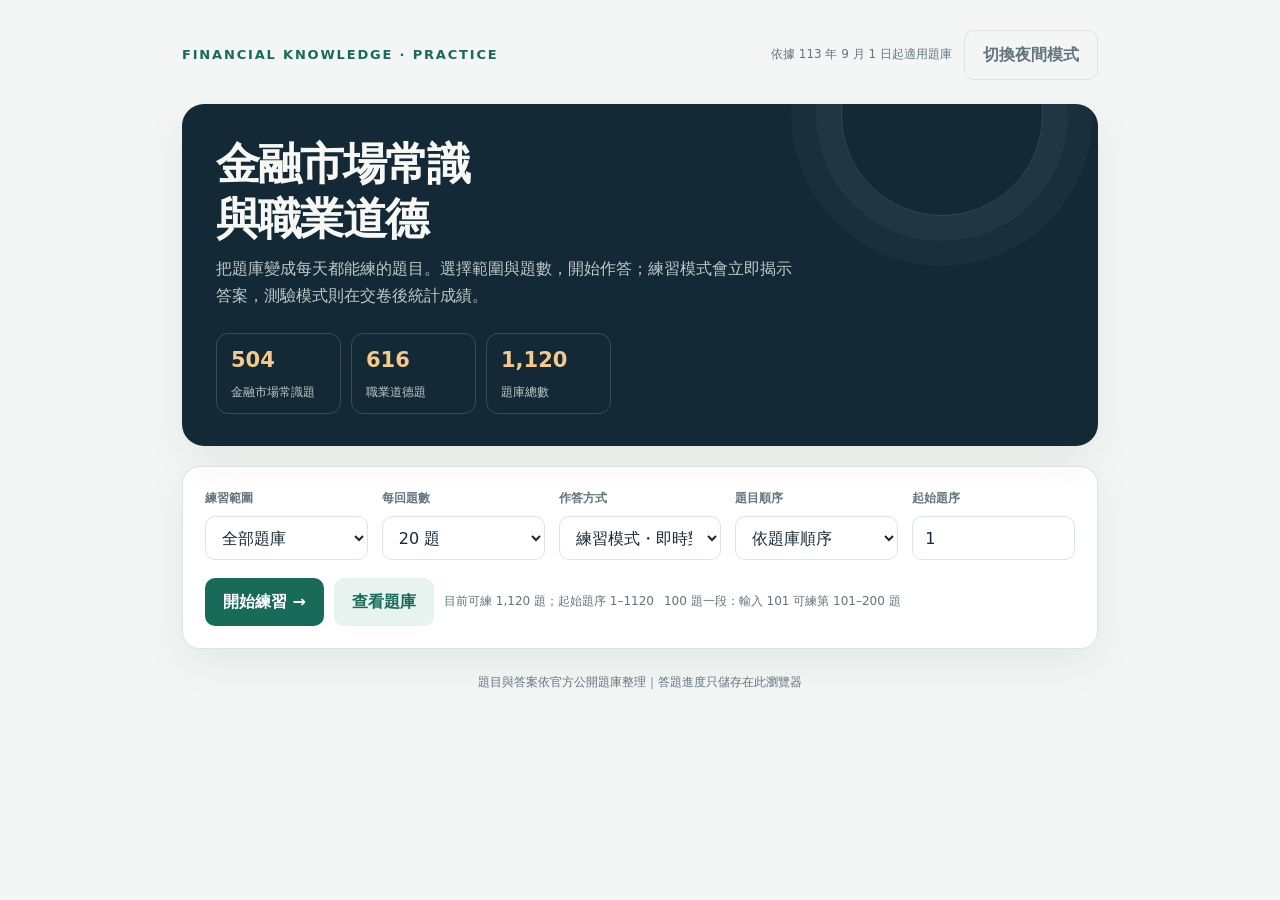
==== index.html @ c7d16f23 "Keep confirmed PDF answers revealed" ====
<!doctype html>
<html lang="zh-Hant">
<head>
<meta charset="utf-8">
<meta name="viewport" content="width=device-width, initial-scale=1">
<meta name="theme-color" content="#132a36">
<title>金融市場常識與職業道德｜線上練習</title>
<style>
:root{color-scheme:light;--ink:#172a35;--muted:#63757e;--paper:#f3f6f4;--card:#fff;--line:#dce5e1;--green:#176b58;--green-soft:#e7f3ee;--orange:#d28b43;--red:#b94b45;--shadow:0 14px 40px #17352b12}*{box-sizing:border-box}body{margin:0;background:var(--paper);color:var(--ink);font-family:system-ui,-apple-system,"Segoe UI","Noto Sans TC",sans-serif;line-height:1.65}.shell{max-width:960px;margin:auto;padding:30px 22px 60px}.top{display:flex;justify-content:space-between;align-items:center;gap:16px;margin-bottom:24px}.brand{font-size:13px;font-weight:800;letter-spacing:.14em;color:var(--green)}.source{font-size:12px;color:var(--muted)}h1{font-size:clamp(28px,5vw,44px);line-height:1.25;letter-spacing:-.04em;margin:0 0 10px}.intro{color:var(--muted);margin:0}.hero{padding:32px 34px;background:#132a36;color:#f7f8f3;border-radius:22px;position:relative;overflow:hidden;box-shadow:var(--shadow)}.hero:after{content:"";position:absolute;width:200px;height:200px;border:1px solid #ffffff20;border-radius:50%;right:6%;top:-90px;box-shadow:0 0 0 25px #ffffff09,0 0 0 50px #ffffff06}.hero .intro{color:#bdc9c7;max-width:590px}.stats{display:flex;gap:10px;margin-top:24px;flex-wrap:wrap}.stat{border:1px solid #ffffff29;border-radius:12px;padding:9px 14px;min-width:125px}.stat strong{display:block;font-size:21px;color:#f6c98b}.stat span{font-size:12px;color:#bdc9c7}.panel{margin-top:20px;background:var(--card);border:1px solid var(--line);border-radius:18px;padding:22px;box-shadow:var(--shadow)}.setup-grid{display:grid;grid-template-columns:repeat(4,1fr);gap:14px}.field label{font-size:12px;font-weight:750;color:var(--muted);display:block;margin-bottom:7px}.field select,.field input{width:100%;height:44px;border:1px solid var(--line);border-radius:10px;background:white;color:var(--ink);padding:0 12px;font:inherit}.actions{display:flex;align-items:center;gap:10px;margin-top:18px;flex-wrap:wrap}.button{appearance:none;border:0;border-radius:10px;padding:11px 18px;background:var(--green);color:#fff;font:inherit;font-weight:750;cursor:pointer;transition:.15s}.button:hover{filter:brightness(1.08);transform:translateY(-1px)}.button.secondary{background:var(--green-soft);color:var(--green)}.button.ghost{background:transparent;color:var(--muted);border:1px solid var(--line)}.button:disabled{opacity:.5;cursor:not-allowed;transform:none}.hint{font-size:12px;color:var(--muted)}.hidden{display:none!important}.quiz-head{display:flex;justify-content:space-between;align-items:center;gap:12px;margin-bottom:15px}.progress-text{font-weight:750}.pill{font-size:12px;padding:5px 10px;border-radius:999px;background:var(--green-soft);color:var(--green);font-weight:750}.track{height:7px;border-radius:9px;background:#e8eeeb;overflow:hidden;margin:0 0 25px}.track span{height:100%;display:block;background:var(--green);transition:width .25s}.q-number{color:var(--muted);font-size:13px;font-weight:750}.question{font-size:21px;font-weight:750;line-height:1.55;margin:8px 0 20px;white-space:pre-wrap}.options{display:grid;gap:10px}.option{display:flex;gap:12px;align-items:flex-start;text-align:left;width:100%;padding:13px 15px;border:1px solid var(--line);background:white;border-radius:12px;color:var(--ink);font:inherit;cursor:pointer;line-height:1.55;transition:.15s}.option:hover{border-color:#8db7a7;background:#f8fbf9}.option .letter{width:27px;height:27px;flex:0 0 27px;display:grid;place-items:center;border-radius:50%;background:#eef2ef;color:#50655e;font-size:13px;font-weight:800}.option.selected{border-color:var(--green);background:#f0f8f4}.option.selected .letter{background:var(--green);color:white}.option.correct{border-color:#4a9a76;background:#edf8f1}.option.correct .letter{background:#3c8967;color:white}.option.wrong{border-color:#d8837b;background:#fff3f1}.option.wrong .letter{background:var(--red);color:white}.feedback{margin-top:15px;border-radius:11px;padding:12px 14px;font-weight:700}.feedback.good{background:#eaf6ee;color:#26724f}.feedback.bad{background:#fff0ed;color:#a6413d}.quiz-footer{display:flex;justify-content:space-between;gap:10px;margin-top:22px;align-items:center}.result-score{font-size:52px;line-height:1.1;font-weight:850;color:var(--green)}.result-sub{color:var(--muted);margin:8px 0 18px}.wrong-list{display:grid;gap:10px;margin-top:18px}.wrong-item{padding:14px;border:1px solid var(--line);border-radius:12px}.wrong-item strong{color:var(--red)}.wrong-item p{margin:6px 0}.wrong-item small{color:var(--muted)}.footer{text-align:center;margin-top:24px;color:var(--muted);font-size:12px}.toast{position:fixed;bottom:20px;left:50%;transform:translateX(-50%);background:#132a36;color:white;padding:10px 16px;border-radius:10px;box-shadow:var(--shadow);z-index:3}@media(max-width:720px){.shell{padding:18px 14px 40px}.hero{padding:24px 20px}.setup-grid{grid-template-columns:repeat(2,1fr)}.panel{padding:17px}.question{font-size:18px}}@media(max-width:430px){.setup-grid{grid-template-columns:1fr 1fr}.top{align-items:flex-start;flex-direction:column}.stat{min-width:0;flex:1}.quiz-footer{flex-wrap:wrap}}
.setup-grid{grid-template-columns:repeat(5,minmax(0,1fr))}.bank-grid{display:grid;grid-template-columns:minmax(0,1fr) minmax(120px,.5fr) auto;gap:12px;align-items:end}.bank-question{font-size:21px;font-weight:750;line-height:1.55;margin:8px 0 20px}.top-controls{display:flex;align-items:center;gap:12px}@media(max-width:800px){.setup-grid{grid-template-columns:repeat(2,minmax(0,1fr))}.bank-grid{grid-template-columns:1fr 1fr}}.listen-controls{display:flex;gap:8px;flex-wrap:wrap;margin-top:16px;align-items:end}.listen-controls label{font-size:12px;font-weight:750;color:var(--muted)}.listen-controls select{display:block;height:42px;border:1px solid var(--line);border-radius:10px;background:#fff;color:var(--ink);padding:0 10px;font:inherit}
:root{--focus:#a84639;--focus-bg:#fff0e9;--memory-bg:#f1f4ff;--memory-ink:#46588d}.bank-tools{display:grid;grid-template-columns:1fr 1fr 140px;gap:12px;align-items:end}.bank-list{display:grid;gap:14px;margin-top:18px}.bank-card{margin:0;padding:20px 22px;border-radius:15px;box-shadow:none}.bank-card-head{display:flex;justify-content:space-between;align-items:center;gap:10px;flex-wrap:wrap}.bank-tags{display:flex;gap:7px;flex-wrap:wrap}.bank-tag{font-size:12px;padding:4px 9px;border-radius:999px;background:var(--green-soft);color:var(--green);font-weight:750}.bank-tag.type{background:var(--memory-bg);color:var(--memory-ink)}.bank-card .bank-question{margin:12px 0 15px}.bank-card mark{background:var(--focus-bg);color:var(--focus);padding:0 2px;border-radius:3px;font-weight:850}.bank-memory{margin-top:12px;padding:9px 12px;border-radius:9px;background:var(--memory-bg);color:var(--memory-ink);font-size:13px}.bank-memory strong{font-weight:850}.bank-pagebar{display:flex;justify-content:space-between;align-items:center;gap:12px;margin-top:18px}.bank-pagebar .actions{margin:0}.bank-page-status{font-size:13px;color:var(--muted);font-weight:750}:root[data-theme="dark"]{--focus:#ffb2a3;--focus-bg:#4c302e;--memory-bg:#29354d;--memory-ink:#c5d0ff}@media(max-width:650px){.bank-tools{grid-template-columns:1fr 1fr}.bank-tools .field:first-child{grid-column:1/-1}.bank-card{padding:16px}.bank-pagebar{align-items:flex-start;flex-direction:column}.bank-pagebar .actions{width:100%;justify-content:space-between}}
:root[data-theme="dark"]{color-scheme:dark;--ink:#e7eeeb;--muted:#a5b7b2;--paper:#111c21;--card:#1b292f;--line:#35484e;--green:#63c4a4;--green-soft:#1e4039;--orange:#ffd296;--red:#ef8c84;--shadow:0 16px 40px #0005}:root[data-theme="dark"] .field select,:root[data-theme="dark"] .field input,:root[data-theme="dark"] .listen-controls select{background:#202e33;color:var(--ink);border-color:var(--line)}:root[data-theme="dark"] .option{background:#202e33;color:var(--ink);border-color:var(--line)}:root[data-theme="dark"] .option:hover{background:#27393e;border-color:#6b9e8e}:root[data-theme="dark"] .option .letter{background:#34464a;color:#dce9e4}:root[data-theme="dark"] .option.selected{background:#1d3d37}:root[data-theme="dark"] .option.correct{background:#1d3b30;border-color:#4c9a75}:root[data-theme="dark"] .option.wrong{background:#432c2b;border-color:#bc6962}:root[data-theme="dark"] .feedback.good{background:#1d3b30;color:#a8e1c2}:root[data-theme="dark"] .feedback.bad{background:#432c2b;color:#f0aaa4}:root[data-theme="dark"] .track{background:#304146}:root[data-theme="dark"] .button.ghost{color:var(--muted);border-color:var(--line)}
.shell.wide{max-width:1800px}.source-list{display:grid;grid-template-columns:repeat(2,minmax(0,1fr));gap:14px;margin-top:18px}.source-card{border:1px solid var(--line);border-radius:14px;padding:18px}.source-card h3{margin:0 0 4px;font-size:18px}.source-card p{margin:0;color:var(--muted);font-size:13px}.source-card .actions{margin-top:14px}.bank-study-settings{display:grid;grid-template-columns:minmax(180px,240px) minmax(180px,240px);gap:12px;margin:16px 0 6px}.study-layout{display:grid;grid-template-columns:minmax(320px,var(--pdf-width,58%)) 12px minmax(360px,1fr);gap:0;align-items:start}.study-layout .pdf-panel{position:sticky;top:12px;height:calc(100vh - 24px);min-height:560px;padding:12px;display:flex;flex-direction:column;margin-top:0}.pdf-heading{display:flex;justify-content:space-between;align-items:center;gap:10px;flex-wrap:wrap;margin:0 0 10px;font-size:14px}.pdf-scroll{width:100%;height:100%;min-height:0;overflow:auto;border:1px solid var(--line);border-radius:10px;background:#e9eeeb;padding:14px}.pdf-page-stage{position:relative;margin:0 auto;background:#fff;box-shadow:0 3px 18px #17352b26}.pdf-page-stage canvas{display:block}.pdf-highlights{position:absolute;inset:0;pointer-events:none;overflow:hidden}.pdf-answer-cover{position:absolute;background:#fff;z-index:2;pointer-events:none}.pdf-highlight{position:absolute;background:rgba(255,225,0,.46);border:1px solid rgba(215,165,0,.65);border-radius:2px;mix-blend-mode:multiply}.pdf-status{font-size:12px;color:var(--muted);white-space:nowrap}.pdf-message{color:var(--muted);padding:24px;text-align:center}.study-layout #quiz{grid-column:3;margin:0 0 0 12px;position:sticky;top:12px;max-height:calc(100vh - 24px);overflow:auto}.study-layout #result{grid-column:3;margin-left:12px}.splitter{position:sticky;top:12px;height:calc(100vh - 24px);min-height:560px;cursor:col-resize;touch-action:none;display:grid;place-items:center;user-select:none}.splitter:after{content:"";width:3px;height:100%;max-height:120px;border-radius:4px;background:var(--line);transition:background .15s,width .15s}.splitter:hover:after,.splitter:focus:after,.splitter.dragging:after{width:5px;background:var(--green)}.study-layout.single-column{grid-template-columns:1fr}.study-layout.single-column .splitter{display:none}.study-layout.single-column #quiz,.study-layout.single-column #result{grid-column:1;margin-left:0}.quiz-jump{display:flex;align-items:end;gap:8px;flex-wrap:wrap;margin:0 0 16px}.quiz-jump label{font-size:12px;font-weight:750;color:var(--muted)}.quiz-jump input{display:block;width:120px;height:40px;margin-top:4px;border:1px solid var(--line);border-radius:9px;background:white;color:var(--ink);padding:0 10px;font:inherit}.bank-pagebar{scroll-margin-top:18px}:root[data-theme="dark"] .quiz-jump input{background:#202e33;color:var(--ink);border-color:var(--line)}@media(max-width:850px){.study-layout{grid-template-columns:1fr;gap:12px}.study-layout .pdf-panel{position:static;height:70vh;min-height:420px}.study-layout #quiz,.study-layout #result{position:static;grid-column:1;margin:0;max-height:none}.splitter{display:none}.source-list{grid-template-columns:1fr}.bank-study-settings{grid-template-columns:1fr 1fr}}
</style>
</head>
<body>
<main class="shell" id="shell">
  <div class="top"><div class="brand">FINANCIAL KNOWLEDGE · PRACTICE</div><div class="top-controls"><div class="source">依據 113 年 9 月 1 日起適用題庫</div><button class="button ghost" id="themeToggle" type="button">切換夜間模式</button></div></div>
  <section class="hero"><h1>金融市場常識<br>與職業道德</h1><p class="intro">把題庫變成每天都能練的題目。選擇範圍與題數，開始作答；練習模式會立即揭示答案，測驗模式則在交卷後統計成績。</p><div class="stats"><div class="stat"><strong>504</strong><span>金融市場常識題</span></div><div class="stat"><strong>616</strong><span>職業道德題</span></div><div class="stat"><strong>1,120</strong><span>題庫總數</span></div></div></section>
  <section class="panel" id="setup">
    <div class="setup-grid">
      <div class="field"><label for="category">練習範圍</label><select id="category"><option value="all">全部題庫</option><option value="金融市場常識">金融市場常識</option><option value="職業道德">職業道德</option><option value="wrong">我的錯題</option></select></div>
      <div class="field"><label for="amount">每回題數</label><select id="amount"><option value="10">10 題</option><option value="20" selected>20 題</option><option value="50">50 題</option><option value="100">100 題</option><option value="all">全部符合題目</option></select></div>
      <div class="field"><label for="mode">作答方式</label><select id="mode"><option value="practice">練習模式・即時對答案</option><option value="exam">測驗模式・最後一起批改</option><option value="listen">聽題模式・朗讀正確答案</option></select></div>
      <div class="field"><label for="order">題目順序</label><select id="order"><option value="random">隨機抽題</option><option value="sequence" selected>依題庫順序</option></select></div>
      <div class="field"><label for="startAt">起始題序</label><input id="startAt" type="number" min="1" value="1" inputmode="numeric"></div>
    </div>
    <div class="actions"><button class="button" id="start">開始練習 →</button><button class="button secondary" id="openBank">查看題庫</button><span class="hint" id="available"></span><span class="hint">100 題一段：輸入 101 可練第 101–200 題</span></div>
  </section>
  <section class="panel hidden" id="bank">
    <div class="quiz-head"><strong class="progress-text">選擇要查看的官方題庫</strong><span class="pill">PDF 與答題練習並排</span></div>
    <p class="hint">選擇考科後，左側顯示官方題庫 PDF，右側依題庫順序作答；PDF 會跟著題目定位並標示。也可以單獨開啟 PDF。</p>
    <p class="hint">起始題號依你點選的考科計算；例如輸入 300，該科練習會從第 300 題開始。</p><div class="bank-study-settings"><div class="field"><label for="bankStartAt">起始題號</label><input id="bankStartAt" type="number" min="1" value="1" inputmode="numeric"></div><div class="field"><label for="bankAmount">每回題數</label><select id="bankAmount"><option value="10">10 題</option><option value="20">20 題</option><option value="50">50 題</option><option value="100">100 題</option><option value="all">全部題目</option></select></div></div>
    <div class="source-list">
      <article class="source-card"><h3>金融市場常識題庫共計 504 題</h3><p>113 年 9 月 1 日起適用</p><div class="actions"><button class="button" type="button" data-study="金融市場常識">開始並排練習 →</button><a class="button secondary" href="https://webline.sfi.org.tw/download/test_ftp/%E9%87%91%E8%9E%8D%E5%B8%82%E5%A0%B4%E5%B8%B8%E8%AD%98-113.pdf" target="_blank" rel="noopener">單獨開啟 PDF ↗</a></div></article>
      <article class="source-card"><h3>職業道德題庫共計 616 題</h3><p>113 年 9 月 1 日起適用</p><div class="actions"><button class="button" type="button" data-study="職業道德">開始並排練習 →</button><a class="button secondary" href="https://webline.sfi.org.tw/download/test_ftp/%E8%81%B7%E6%A5%AD%E9%81%93%E5%BE%B7-113.pdf" target="_blank" rel="noopener">單獨開啟 PDF ↗</a></div></article>
    </div>
    <div class="actions"><button class="button ghost" id="bankBack">返回練習設定</button><button class="button secondary" id="showQuestionBank">瀏覽整理後題庫</button></div>
    <div id="questionBankDetails" class="hidden">
    <p class="hint">題型分類與記憶提示為輔助整理；原始題目與正確答案維持不變。題幹中的否定詞、判斷詞與數字會特別標示。</p>
    <div class="bank-tools">
      <div class="field"><label for="bankCategory">考科</label><select id="bankCategory"><option value="金融市場常識">金融市場常識（504 題）</option><option value="職業道德">職業道德（616 題）</option><option value="all">全部題庫（1,120 題）</option></select></div>
      <div class="field"><label for="bankTopic">題型／主題分類</label><select id="bankTopic"><option value="all">全部分類</option><option value="negative">否定辨識（不是／不屬／不得）</option><option value="market">市場區分與交易</option><option value="authority">主管機關與權責</option><option value="products">金融商品與投資工具</option><option value="rules">法規、義務與處分</option><option value="client">客戶權益與適合度</option><option value="solicitation">招攬、廣告與業務行為</option><option value="numbers">數字、期限與比例</option><option value="concepts">其他基礎觀念</option></select></div>
      <div class="field"><label for="bankPageSize">每頁題數</label><select id="bankPageSize"><option value="25">25 題</option><option value="50" selected>50 題</option><option value="100">100 題</option></select></div>
    </div>
    <div class="bank-pagebar"><div class="field"><label for="bankNumber">跳至篩選結果第幾題</label><div style="display:flex;gap:8px"><input id="bankNumber" type="number" min="1" value="1" inputmode="numeric"><button class="button secondary" id="bankGo">前往</button></div></div><span class="bank-page-status" id="bankStatus"></span></div>
    <div id="bankList" class="bank-list"></div>
    <div class="bank-pagebar"><div></div><div class="actions"><button class="button secondary" id="bankPrev">← 上一頁</button><button class="button" id="bankNext">下一頁 →</button></div></div>
    </div>
  </section>
  <section class="study-layout hidden" id="study"><div class="panel pdf-panel" id="pdfPanel"><div class="pdf-heading"><strong id="studyTitle">官方題庫</strong><span class="pdf-status" id="pdfStatus">等待題目定位</span><div class="study-actions"><button class="button secondary" type="button" id="togglePdfAnswer" aria-pressed="false">顯示答案</button><a class="button ghost" id="openPdf" target="_blank" rel="noopener">另開 PDF ↗</a><button class="button ghost" id="exitStudy">結束並排練習</button></div></div><div class="pdf-scroll" id="pdfScroll"><div class="pdf-page-stage" id="pdfStage"><canvas id="pdfCanvas"></canvas><div class="pdf-highlights" id="pdfHighlights"></div></div><div class="pdf-message hidden" id="pdfMessage"></div></div></div><div class="splitter" id="splitter" role="separator" aria-orientation="vertical" aria-label="拖曳調整 PDF 與答題區寬度" tabindex="0"></div><section class="panel hidden" id="quiz"></section><section class="panel hidden" id="result"></section></section>
  <div class="footer">題目與答案依官方公開題庫整理｜答題進度只儲存在此瀏覽器</div>
</main>
<div class="toast hidden" id="toast"></div>
<script>
const QUESTIONS=[{"id":"金融市場常識-001","section":"金融市場常識","number":1,"answer":4,"text":"下列何者不是金融市場的主要功能？(1)提供金融工具交易的場所(2)擔任資金需求者與 供給者的橋樑(3)促進投資活動的效率，提升經濟發展(4)提供交易者投機的場所"},{"id":"金融市場常識-002","section":"金融市場常識","number":2,"answer":4,"text":"下列何者不是金融市場交易的工具？(1)商業本票(2)銀行存款(3)股票(4)古董與藝術品"},{"id":"金融市場常識-003","section":"金融市場常識","number":3,"answer":3,"text":"當金融市場管理的品質較佳時，企業發行的金融產品成本會______，金融工具的流動 性會______。(1)較低，較低(2)較高，較低(3)較低，較高(4)較高，較高"},{"id":"金融市場常識-004","section":"金融市場常識","number":4,"answer":4,"text":"當企業需要資金來進行投資，最好不要用下列何種方式尋求融通？(1)向銀行借錢(2)發 行股票(3)發行債券(4)向地下錢莊借錢"},{"id":"金融市場常識-005","section":"金融市場常識","number":5,"answer":3,"text":"下列何者不是近年來國內主管機關管理金融市場自由化的發展方向？(1)減少法規的限 制(2)鼓勵金融創新(3)對國外資金進行更嚴格的限制與管理(4)加強國際金融的流通"},{"id":"金融市場常識-006","section":"金融市場常識","number":6,"answer":2,"text":"在金融市場中主管機關訂定法律規範的目的在於：(1)增加政府的收入(2)促進金融市場 健全發展與有效經營(3)增加金融機構的進入障礙(4)提高金融機構的經營成本"},{"id":"金融市場常識-007","section":"金融市場常識","number":7,"answer":3,"text":"目前國內監理銀行、票券、證券及保險等金融機構的主管機關為：(1)財政部(2)內政部 (3)金融監督管理委員會(4)經濟部"},{"id":"金融市場常識-008","section":"金融市場常識","number":8,"answer":3,"text":"依照國內金融監督管理制度的架構，主管證券相關事業的監理單位為：(1)銀行局(2)保 險局(3)證券期貨局(4)檢查局"},{"id":"金融市場常識-009","section":"金融市場常識","number":9,"answer":4,"text":"依照國內金融監理制度的架構，主掌金融業檢查業務的單位為：(1)銀行局(2)中央銀行 (3)中央存款保險公司(4)檢查局"},{"id":"金融市場常識-010","section":"金融市場常識","number":10,"answer":2,"text":"下列何者非隸屬「金融監督管理委員會」？(1)銀行局(2)公務人員退休撫卹基金管理委 員會(3)證券期貨局(4)檢查局"},{"id":"金融市場常識-011","section":"金融市場常識","number":11,"answer":4,"text":"下列何者不屬證券期貨局監理的機構？(1)投信公司(2)期貨公司(3)證券商(4)保險公司"},{"id":"金融市場常識-012","section":"金融市場常識","number":12,"answer":4,"text":"下列何者不是檢查局業務檢查的機構？(1)保險公司(2)銀行(3)證券公司(4)金融資訊服 務公司"},{"id":"金融市場常識-013","section":"金融市場常識","number":13,"answer":4,"text":"下列何者非政府(金管會及中央銀行)管理金融市場的措施?(1)訂定金融機構的資本適足率 (2)金融檢查的立即糾正措施(3)訂定金融機構呆帳準備的提列(4)限制存款戶的存款金額"},{"id":"金融市場常識-014","section":"金融市場常識","number":14,"answer":3,"text":"下列何者非次級市場交易？(1)個別投資人透過他的經紀商買入中鋼公司股票(2)機構法 人透過它的經紀商出售一些台積電股票(3)台塑公司透過承銷商發行新股(4)上述均為次 級市場之交易"},{"id":"金融市場常識-015","section":"金融市場常識","number":15,"answer":4,"text":"下列那個市場主要是買賣已發行流通的證券？(1)發行市場(2)短期資金市場(3)初級市 場(4)次級市場"},{"id":"金融市場常識-016","section":"金融市場常識","number":16,"answer":2,"text":"區分資本市場和貨幣市場的差異主要在於：(1)金管會核准發行的數量(2)證券發行期限 的長短(3)證券收益率(4)以上皆是"},{"id":"金融市場常識-017","section":"金融市場常識","number":17,"answer":3,"text":"公司債在以下何種金融市場交易？(1)貨幣市場(2)同業拆款市場(3)資本市場(4)芝加哥 商品市場"},{"id":"金融市場常識-018","section":"金融市場常識","number":18,"answer":1,"text":"資金需求者以發行證券方式來向大眾募集資金者稱為：(1)直接金融(2)間接金融(3)再融 資金融(4)機構金融"},{"id":"金融市場常識-019","section":"金融市場常識","number":19,"answer":1,"text":"下列何種金融市場可以提供企業短期的資金融通？(1)貨幣市場(2)資本市場(3)初級市 場(4)長期外匯市場"},{"id":"金融市場常識-020","section":"金融市場常識","number":20,"answer":2,"text":"資金需求者可以在何種金融市場發行中、長期的證券來募集資金？(1)貨幣市場(2)資本 市場(3)流通市場(4)次級市場"},{"id":"金融市場常識-021","section":"金融市場常識","number":21,"answer":1,"text":"證券自營商主要從事何種業務？(1)證券商自行買賣有價證券(2)受他人委託買賣證券 (3)包銷公司所發行之證券(4)代理證券結算交割"},{"id":"金融市場常識-022","section":"金融市場常識","number":22,"answer":2,"text":"何種證券商為發行市場主要參與者？(1)經紀商(2)承銷商(3)自營商(4)以上皆非"},{"id":"金融市場常識-023","section":"金融市場常識","number":23,"answer":3,"text":"承銷商在初次公開發行市場(IPO)所扮演的主要角色為：(1)為其本身的投資考量，購買 所有證券的發行量(2)針對單一大額法人機構投資資金(3)對多位投資者宣傳並募集資 金，使發行總額銷售完(4)提供大額投資者融資融券"},{"id":"金融市場常識-024","section":"金融市場常識","number":24,"answer":3,"text":"證券經紀商所扮演的角色為：(1)對新發行的證券提供評估的價格(2)根據其本身持有特 定證券的部位進行買賣造市(3)受理委託執行買賣雙方之間的交易(4)以本身的帳戶來買 賣證券"},{"id":"金融市場常識-025","section":"金融市場常識","number":25,"answer":1,"text":"臺灣證券交易所按組織類型乃為下列何種市場？(1)集中市場(2)自營商交易市場(3)店 頭市場(4)發行市場"},{"id":"金融市場常識-026","section":"金融市場常識","number":26,"answer":3,"text":"下列何者非屬專業銀行？(1)工業信用銀行(2)中小企業信用銀行(3)商業銀行(4)輸出入 信用銀行"},{"id":"金融市場常識-027","section":"金融市場常識","number":27,"answer":4,"text":"下列何者非為投信公司之業務？(1)發行共同基金(2)代客操作(3)全權委託投資(4)收購 委託書"},{"id":"金融市場常識-028","section":"金融市場常識","number":28,"answer":4,"text":"下列對於金融控股公司的描述何者為非？(1)結合銀行、證券、保險等相關行業(2)提供 客戶一次購足的多元化服務(3)控股公司旗下金融機構的關係平等，與綜合銀行之組織 型態不同(4)母公司可以非金融產業公司主導"},{"id":"金融市場常識-029","section":"金融市場常識","number":29,"answer":3,"text":"下列證券金融公司的業務何者為非？(1)對客戶的授信(2)對證券商的轉融通(3)結算交 割(4)融資融券"},{"id":"金融市場常識-030","section":"金融市場常識","number":30,"answer":4,"text":"若以臺灣的市場狀況來看，對證券投資顧問公司的服務需求之理由，下列何者非？(1) 散戶投資人占多數(2)投資事業的專業分工(3)一般投資人缺乏廣泛且精確的資訊(4)可 以聯合炒作股票"},{"id":"金融市場常識-031","section":"金融市場常識","number":31,"answer":1,"text":"目前集中市場、櫃買市場之結算交割作業，以及有價證券的保管，乃委託下列何者機構 辦理？(1)臺灣證券集中保管結算所(2)櫃檯買賣中心(3)臺灣證券交易所(4)證券商"},{"id":"金融市場常識-032","section":"金融市場常識","number":32,"answer":4,"text":"下列何者不屬於資本市場?(1)股票市場(2)公債市場(3)公司債市場(4)商業本票市場"},{"id":"金融市場常識-033","section":"金融市場常識","number":33,"answer":3,"text":"下列何者非屬金融監督管理委員會之職掌?(1)票券市場之監督(2)保險市場之監督(3)稅 改(4)金融檢查"},{"id":"金融市場常識-034","section":"金融市場常識","number":34,"answer":2,"text":"下列何者非屬次級市場的功能?(1)提供投資人調節其證券投資組合的場所(2)提供投資 人認購新發行證券的場所(3)提供投資人變現其證券的場所(4)有助於初級市場的發展"},{"id":"金融市場常識-035","section":"金融市場常識","number":35,"answer":4,"text":"下列何者非屬於金融體系的一環?(1)銀行(2)臺灣證券交易所(3)公司債(4)飾金買賣"},{"id":"金融市場常識-036","section":"金融市場常識","number":36,"answer":2,"text":"目前臺灣股市的交易方式以何者為主?(1)電腦輔助交易(2)電腦自動交易(3)人工喊價交 易(4)場外交易"},{"id":"金融市場常識-037","section":"金融市場常識","number":37,"answer":2,"text":"下列何者不是貨幣市場的信用工具？(1)商業本票(2)公司股票(3)可轉讓定期存單(4)銀 行承兌匯票"},{"id":"金融市場常識-038","section":"金融市場常識","number":38,"answer":3,"text":"下列何者不屬於衍生性金融商品？(1)股票選擇權(2)債券期貨(3)組合式股票基金(4)利 率交換合約"},{"id":"金融市場常識-039","section":"金融市場常識","number":39,"answer":2,"text":"下列何者不是金融市場所提供的主要功能？(1)提供公司融資的管道(2)提供投機的環境 (3)提供避險的管道(4)促進經濟的發展"},{"id":"金融市場常識-040","section":"金融市場常識","number":40,"answer":4,"text":"有關資金融通之描述，下列何者正確？(1)是指在經濟運行過程中，資金供求雙方運用 各種金融工具調節資金的活動(2)是所有金融交易活動的總稱(3)分為直接融資和間接融 資兩種(4)以上皆是"},{"id":"金融市場常識-041","section":"金融市場常識","number":41,"answer":1,"text":"有關金融市場的構成，下列何者最正確？(1)一般根據金融市場上交易工具的期限，把 金融市場分為貨幣市場和資本市場兩大類(2)貨幣市場是融通長期資金的市場(3)資本市 場是融通短期資金的市場(4)以上皆是"},{"id":"金融市場常識-042","section":"金融市場常識","number":42,"answer":4,"text":"有關金融市場的種類，下列何者正確？(1)國際金融市場，由經營國際間貨幣業務的金 融機構組成，其經營內容包括資金借貸、外匯買賣、證券買賣、資金交易等(2)國內金融 市場，由國內金融機構組成，辦理各種貨幣、證券及作用業務活動(3)有形金融市場，指 有固定場所和操作設施的金融市場(4)以上皆是"},{"id":"金融市場常識-043","section":"金融市場常識","number":43,"answer":1,"text":"有關金融市場的種類，下列何者正確？(1)長期資金市場（資本市場），主要供應一年以 上的中長期資金(2)次級市場，是新證券發行的市場；它可以增加公司資本(3)初級市場， 是已經發行、處在流通中的證券的買賣市場(4)貨幣市場是長期資金市場"},{"id":"金融市場常識-044","section":"金融市場常識","number":44,"answer":1,"text":"金融市場按長短期資金的供需交易劃分可分為哪幾種市場？(1)貨幣市場和資本市場(2) 現貨市場和期貨市場(3)初級市場和次級市場(4)地方性金融市場、國內性金融市場、國 際性金融市場"},{"id":"金融市場常識-045","section":"金融市場常識","number":45,"answer":4,"text":"金融市場按地域範圍可分為哪幾種市場？(1)貨幣市場和資本市場(2)現貨市場和期貨市 場(3)初級市場和次級市場(4)地方性金融市場、國內性金融市場、國際性金融市場"},{"id":"金融市場常識-046","section":"金融市場常識","number":46,"answer":3,"text":"金融市場較常見的一種分類是分為短期資金市場和長期資金市場。短期與長期的劃分通 常以多久時間為準？(1)3 個月(2)6 個月(3)1 年(4)2 年"},{"id":"金融市場常識-047","section":"金融市場常識","number":47,"answer":1,"text":"下列何者屬於短期資金市場？(1)票券市場(2)債券市場(3)基金市場(4)期貨市場"},{"id":"金融市場常識-048","section":"金融市場常識","number":48,"answer":2,"text":"下列何者非屬臺灣貨幣市場投資工具？(1)國庫券(2)歐洲美元借款(3)銀行承兌匯票(4) 商業本票"},{"id":"金融市場常識-049","section":"金融市場常識","number":49,"answer":4,"text":"政府對金融業做特殊的監督與管理的理由，下列何者最正確？ (1)保護投資人權益(2)金 融體系的穩定會影響經濟的穩定(3)監管金融體系可以讓政府政策更有效率(4)以上皆是"},{"id":"金融市場常識-050","section":"金融市場常識","number":50,"answer":1,"text":"證券買賣雙方或他們的經紀商(Broker)在一個集中的交易場所利用人工或電腦撮合進 行交易所形成的市場，謂之：(1)集中市場(2)店頭市場(3)短期市場(4)長期市場"},{"id":"金融市場常識-051","section":"金融市場常識","number":51,"answer":2,"text":"由座落於不同地點的交易商(Dealer)對於其所交易的證券向投資人報價，只要投資人願 意接受交易商的報價，即可完成交易而形成的市場，謂之：(1)集中市場(2)店頭市場(3) 短期市場(4)長期市場"},{"id":"金融市場常識-052","section":"金融市場常識","number":52,"answer":1,"text":"資金剩餘者將剩餘之資金存入金融機構，金融機構再間接將此資金貸放給資金不足者或 購買資金不足者所發行之有價證券。謂之：(1)間接金融(2)直接金融(3)財務金融(4)以上 皆非"},{"id":"金融市場常識-053","section":"金融市場常識","number":53,"answer":4,"text":"金融市場的功能，包括下列何者？(1)調度資金供需，提高資金分配效率(2)減少尋求訊 息成本，降低交易之不確定性(3)作為中央銀行貨幣政策的參考(4)以上皆是"},{"id":"金融市場常識-054","section":"金融市場常識","number":54,"answer":4,"text":"下列何者為我國證券交易法所稱有價證券？(1)政府債券(2)公司股票(3)公司債券(4)以 上皆是"},{"id":"金融市場常識-055","section":"金融市場常識","number":55,"answer":4,"text":"期貨交易，指依國內外期貨交易所或其他期貨市場之規則或實務，從事衍生自商品、貨 幣、有價證券、利率、指數或其他利益之下列何種契約之交易？(1)期貨契約(2)選擇權 契約(3)期貨選擇權契約(4)以上皆是"},{"id":"金融市場常識-056","section":"金融市場常識","number":56,"answer":1,"text":"下列何者不是健全的金融市場所需之條件？(1)金融商品的價格不透明(2)大量的儲蓄資 金供給(3)多樣化的交易工具(4)健全的銀行制度與中央銀行"},{"id":"金融市場常識-057","section":"金融市場常識","number":57,"answer":4,"text":"下列何者不是金融中介的功能？(1)降低融資成本(2)降低融資風險(3)提高資金流動性 (4)證券產品少樣化"},{"id":"金融市場常識-058","section":"金融市場常識","number":58,"answer":2,"text":"金融中介機構（financial intermediation）依其本身的信用條件，發行債務憑證(金融債 券)向資金供給者取得資金，再將資金貸放給資金需求者，完成資金移轉的融通方式， 謂之：(1)直接金融(2)間接金融(3)財務金融(4)金融中介"},{"id":"金融市場常識-059","section":"金融市場常識","number":59,"answer":1,"text":"資金需求者藉由原始證券（例如股票、債券或票券）的發行（或稱承銷），並透過市場 交易（經紀或自營），撮合資金供需雙方完成資金交易的融通方式，謂之：(1)直接金融 (2)間接金融(3)財務金融(4)金融中介"},{"id":"金融市場常識-060","section":"金融市場常識","number":60,"answer":3,"text":"下列何者不屬於金融監督管理委員會之主管業務？(1)金融控股公司(2)證券業(3)金融 支付系統(4)期貨業"},{"id":"金融市場常識-061","section":"金融市場常識","number":61,"answer":3,"text":"有關發行市場「私募」制度，何者正確？(1)招募對象不受限制 (2)招募人數不受限制 (3)必須向特定人招募(4)私募發行的成本通常高於公開發行的成本"},{"id":"金融市場常識-062","section":"金融市場常識","number":62,"answer":1,"text":"股票的本益比係指：(1)股價/每股盈餘(2)每股盈餘/股價(3)股價/每股股利(4)股價/每股淨值"},{"id":"金融市場常識-063","section":"金融市場常識","number":63,"answer":4,"text":"下列何者為散戶最常使用之申購股票方式：(1)競價拍賣(2)詢價圈購(3)洽特定人承銷 (4)公開申購"},{"id":"金融市場常識-064","section":"金融市場常識","number":64,"answer":4,"text":"民國100 年12 月30日開始施行的金融消費者保護法，其主管機關為：(1)財政部(2)法 務部(3)公平交易委員會(4)金融監督管理委員會"},{"id":"金融市場常識-065","section":"金融市場常識","number":65,"answer":3,"text":"境外基金需經核准方得在我國境內募集及銷售，下列何者不是合法的銷售機構？(1)證 券投資信託事業(2)證券投資顧問事業(3)資產管理顧問公司(4)證券經紀商"},{"id":"金融市場常識-066","section":"金融市場常識","number":66,"answer":2,"text":"下列何種類型的基金適合短期資金停泊的投資人？(1)股票型基金(2)貨幣市場基金 (3)固定收益型基金(4)保本型基金"},{"id":"金融市場常識-067","section":"金融市場常識","number":67,"answer":2,"text":"外國企業來臺灣以存託憑證方式籌措資金，稱之發行：(1)美國存託憑證(ADR) (2)臺灣 存託憑證(TDR) (3)全球存託憑證(GDR) (4)歐洲可轉換公司債(ECB)"},{"id":"金融市場常識-068","section":"金融市場常識","number":68,"answer":2,"text":"自 101 年 4 月 2 日起銀行及證券商從事店頭衍生性金融商品交易須向下列何者建置之 店頭衍生性金融商品交易資訊儲存庫申報相關資訊？(1)臺灣證券交易所(2)證券櫃檯買 賣中心(3)臺灣期貨交易所(4)臺灣集中保管結算所"},{"id":"金融市場常識-069","section":"金融市場常識","number":69,"answer":4,"text":"期貨交易人不可透過下列何者從事期貨交易？(1)專營期貨經紀商(2)兼營期貨經紀商 (3)期貨交易輔助人(4)金融資訊服務公司"},{"id":"金融市場常識-070","section":"金融市場常識","number":70,"answer":4,"text":"期貨商接受期貨交易人委託從事期貨交易，下列敘述何者不正確？(1)期貨商接受期貨 交易人開戶時，應由具有業務員資格者為之(2)在期貨交易人開戶前應告知各種期貨商 品之性質、交易條件及可能之風險，並應將風險預告書交付期貨交易人(3)期貨商不得 僱用非業務員接受期貨交易人委託進行期貨交易事宜(4)期貨商於成交後僅須以電話通 知期貨交易人，無須作成買賣報告書及對帳單交付期貨交易人"},{"id":"金融市場常識-071","section":"金融市場常識","number":71,"answer":1,"text":"期貨商客戶保證金專戶之管理，下列敘述何者不正確？ (1)兼營期貨業務之金融機構得 將其客戶保證金專戶開設於其所經營之金融機構 (2)期貨商應將所開設客戶保證金專 戶之機構名稱及帳號於營業場所顯著位置公告 (3)客戶保證金專戶內所有款項之提取 作業應以轉帳方式辦理，同時應有詳實之紀錄及收付憑證 (4)期貨商對客戶在客戶保證 金專戶內之存款或有價證券，不得進行透支、設定擔保或他項權利，且不得挪用為其他 客戶保證金、權利金、結算交割費用、佣金、手續費或不足款項之代墊"},{"id":"金融市場常識-072","section":"金融市場常識","number":72,"answer":3,"text":"證券投資人及期貨交易人對紛爭之解決機制：(1)只可依金融消費者保護法向評議中心 申請評議 (2)只可依證券投資人及期貨交易人保護法向投保中心申請調處、或授權提付 仲裁或提起團體訴訟(3)以上均可選擇尋求解決 (4)以上皆非"},{"id":"金融市場常識-073","section":"金融市場常識","number":73,"answer":3,"text":"下列何者並不屬於強化公司治理的措施？(1)擴大獨立董事強制設置範圍(2)鼓勵企業善 盡社會責任(3)限制員工跳槽以留住人才(4)強制設置薪資報酬委員會"},{"id":"金融市場常識-074","section":"金融市場常識","number":74,"answer":1,"text":"上市（櫃）公司依規定，財務報表及重大訊息須在何處公告？(1)公開資訊觀測站(2)國 內報紙(3)上市（櫃）公司自家網站 (4)奇摩或鉅亨網"},{"id":"金融市場常識-075","section":"金融市場常識","number":75,"answer":2,"text":"上市（櫃）公司之年度財務報告，自 101 年會計年度開始，最遲應於年度終了後幾個月 內公告並申報？(1)二個月(2)三個月(3)四個月(4)以上皆非"},{"id":"金融市場常識-076","section":"金融市場常識","number":76,"answer":4,"text":"上市（櫃）公司之股東常會應於每會計年度終了後幾個月內召開？(1)一個月(2)二個月 (3)三個月(4)六個月"},{"id":"金融市場常識-077","section":"金融市場常識","number":77,"answer":1,"text":"以下有關證券投資信託基金之描述，何者為非？(1)基金資產交由證券投資信託事業保 管 (2)基金資產應分散投資(3)股票型基金係指投資股票達淨資產價值 70%以上之基金 (4)指數股票型基金（ETF）可上市或上櫃，投資人可透過證券商從事買賣"},{"id":"金融市場常識-078","section":"金融市場常識","number":78,"answer":3,"text":"甲上市公司董事長掏空公司資產，持有甲公司股票之股東所受損害可採取之措施，以下 何者正確？(1)向財團法人證券投資人及期貨交易人保護中心（投保中心）請求動用保 護基金償付(2)向財團法人金融消費評議中心請求評議(3)由投保中心提起團體訴訟求償 (4)向證券商求償"},{"id":"金融市場常識-079","section":"金融市場常識","number":79,"answer":4,"text":"有關國內貨幣市場基金之描述，何者為非？(1)主要投資標的為銀行存款、短期票券及 附買回交易(2)加權平均存續期間不得大於180日(3)不得投資於股票或其他具股權性質 之有價證券(4)具保本性質，每單位淨資產價值逐日平穩上升，不會下降"},{"id":"金融市場常識-080","section":"金融市場常識","number":80,"answer":4,"text":"下列何者屬於金融機構防制洗錢措施之核心原則?(1)客戶審查、確認身分(2)建立洗錢交 易監控機制、做好交易申報(3)內部控制、稽核與法令遵循制度(4)以上皆是"},{"id":"金融市場常識-081","section":"金融市場常識","number":81,"answer":2,"text":"洗錢防制法規定金融機構對於達一定金額以上之通貨交易，應確認客戶身分及留存交易 紀錄憑證，並應向指定之機構申報。所稱之一定金額係指新台幣多少之單筆現金或換鈔 交易?(1)25 萬元(2)50萬元(3)75 萬元(4)100萬元"},{"id":"金融市場常識-082","section":"金融市場常識","number":82,"answer":4,"text":"下列何者不屬於金融機構防制洗錢措施，訂定內部控制、稽核及法令遵行之事項?(1)確 認客戶身分之程序及留存交易紀錄憑證之方式與期限(2)申報流程及程序及保密規定(3) 定期檢討及辦理在職訓練(4)無需專責人員負責協調監督"},{"id":"金融市場常識-083","section":"金融市場常識","number":83,"answer":4,"text":"下列何者屬於金融機構防制洗錢措施所稱之金融機構：(1)辦理儲金匯兌之郵政機構(2) 銀行業(3)證券集中保管事業(4)以上皆是"},{"id":"金融市場常識-084","section":"金融市場常識","number":84,"answer":3,"text":"現行每一存款人在同一家金融機構存款保險的最高保額為存款本金是多少？(1)新台幣 100 萬元(2)新台幣 150 萬元(3)新台幣300 萬元(4)新台幣500 萬元"},{"id":"金融市場常識-085","section":"金融市場常識","number":85,"answer":4,"text":"學生申請信用卡有什麼限制？(1)正卡申請人應年滿 18 歲，附卡申請人應年滿 15 歲(2) 以3 家發卡機構為限(3)每家總額度最高新台幣 2 萬元(4)以上皆是"},{"id":"金融市場常識-086","section":"金融市場常識","number":86,"answer":1,"text":"依民法規定，有關保證之敘述，下列何者錯誤？(1)保證債務對主債務均有其從屬性，故 主債務人拋棄其抗辯權者，保證人即不得為該主張(2)保證人之負擔較主債務人為重者， 應減縮至主債務人之程度(3)債權人允許主債務人延期清償時，須經保證人同意，否則 不負保證責任(4)保證人向債權人清償後，於其清償限度內取得債權人對於主債務人之 債權"},{"id":"金融市場常識-087","section":"金融市場常識","number":87,"answer":3,"text":"提供下列何者作為對銀行授信之擔保，不屬於銀行法所稱之擔保授信？(1)定期存單設 定之權利質權(2)不動產或動產抵押權(3)鄉鎮市公所所出具之保證函(4)借款人營業交 易所發生之匯票或本票"},{"id":"金融市場常識-088","section":"金融市場常識","number":88,"answer":2,"text":"良好的內部控制可以利用環境相扣的內控措施減少弊端的發生，降低損失，下列何者不 屬於內控措施？(1)日常運作之牽制(2)獎懲制度(3)命令休假(4)內部自行查核"},{"id":"金融市場常識-089","section":"金融市場常識","number":89,"answer":3,"text":"銀行理財專員介紹金融商品時，下列何者為錯誤之行為？(1)提供商品說明書、告知金 融商品投資之標的，管理費用及相關費用等(2)先對客戶進行客戶屬性之問卷，暸解客 戶之投資屬性(3)未提供客戶金融商品之風險預告書並做說明(4)充分告知商品之獲利及 可能之損失，不提供獲利之保證"},{"id":"金融市場常識-090","section":"金融市場常識","number":90,"answer":2,"text":"下列何者機構可以辦理特定金錢信託業務？(1)銷售共同信託基金之證券投資信託公司 (2)核准辦理信託業務之銀行及證券商(3)受委託代操證券投資之證券商(4)提供金融商 品投資分析之證券投資顧問公司"},{"id":"金融市場常識-091","section":"金融市場常識","number":91,"answer":3,"text":"以下何者不是投保時應該注意的事項？(1)確認銷售人員所代表的保險公司及是否具有 保險業務員的資格(2)瞭解保單的承保範圍，並要求業務員詳細說明保單的內容(3)僅聽 從業務員對保單之說，未判斷業務員說明內容是否誇大(4)應親自填寫要保書，對於要 保書的詢問事項（如過去的生病紀錄）據實告知簽名前並應確認所簽文件內容"},{"id":"金融市場常識-092","section":"金融市場常識","number":92,"answer":2,"text":"對寄達之壽險保單看後，多久之內可以撤回，請求退還保費？(1)收到第 2 天起算 5 天 內(2)收到第2 天起算 10 天內(3)收到第 2 天起算14 天內(4)收到第 2天起算30 天內"},{"id":"金融市場常識-093","section":"金融市場常識","number":93,"answer":2,"text":"下列何者不是投資型保單之特性？(1)具有結合保險與投資二方面功能(2)具保證將來一 定之收益(3)依約定方式扣除各項費用後，依保戶同意或指定之投資分配方式(4)以部分 之保費投資金融商品"},{"id":"金融市場常識-094","section":"金融市場常識","number":94,"answer":2,"text":"下列何者不是產物保險？(1)火災保險(2)人身保險(3)地震保險(4)船舶保險"},{"id":"金融市場常識-095","section":"金融市場常識","number":95,"answer":4,"text":"下列何者為不正確的理財行為？(1)建立自己的財務目標並排列順序，以收入的生活支 出節餘部分進行(2)有自律的能力，能依訂定的承受目標損益採取退場行動(3)慎選金融 機構及有資格的理財人員(4)投資以後不再過問，未做定期的收益檢視"},{"id":"金融市場常識-096","section":"金融市場常識","number":96,"answer":4,"text":"有關債券的種類，下列敘述何者錯誤？(1)依發行形式可分為實體公債與無實體公債(2) 依發行機構可分為公債、公司債、金融債券(3)依債權之性質可分為普通債券與次順位 債券(4)依票息之有無可分為有息債券與永久債券"},{"id":"金融市場常識-097","section":"金融市場常識","number":97,"answer":4,"text":"下列何者不是普通股之特性？(1)可參與公司經營權利(2)公司增資發行新股之優先認購 權(3)承擔公司的經營成敗後果(4)可優先參與分配股息"},{"id":"金融市場常識-098","section":"金融市場常識","number":98,"answer":1,"text":"下列敘述何者錯誤？(1)利率下跌對股市較為不利(2)當物價明顯上漲時，政府通常會採 用緊縮性的貨幣政策(3)當新台幣升值時，對我國之出口商較為不利(4)當景氣對策信號 為藍燈時，代表景氣衰退"},{"id":"金融市場常識-099","section":"金融市場常識","number":99,"answer":1,"text":"有關客戶委託保管有價證券，下列敘述何者錯誤？(1)經辦人員核符後蓋章核發保管憑 條給委託人(2)經常不定期盤點有價證券並做成紀錄(3)依規定收取保管手續費並即時入 帳(4)保管有價證券之送存與提領，經主管人核准後依規定辦理"},{"id":"金融市場常識-100","section":"金融市場常識","number":100,"answer":2,"text":"以下何者係屬應對金融機構建立並為維持適當有效之內部控制制度負最終責任之人： (1)總經理(2)董(理)事會(3)分行經理(4)總稽核"},{"id":"金融市場常識-101","section":"金融市場常識","number":101,"answer":2,"text":"銀行辦理自用住宅及消費性貸款，如已徵提足額擔保，下列何者敘述是錯誤的？(1)借 款人如為補強信用，仍可主動提供一般保證人(2)借款人就業不久，恐無負擔能力，得徵 提連帶保證人(3)銀行辦理擔保貸款應以一定金額為限(4)銀行未來求償時，應先就借款 人求償，不足部分得向保證人求償"},{"id":"金融市場常識-102","section":"金融市場常識","number":102,"answer":4,"text":"下列何者係指金融資產之變現能力或指無法以合理價格軋平部位所產生之風險？(1)作 業風險(2)信用風險 (3)市場風險(4)流動性風險"},{"id":"金融市場常識-103","section":"金融市場常識","number":103,"answer":4,"text":"下列何者是金融從業人員正確之倫理觀念？(1)遵守金融法規及自律規範之規定(2)自己 之報酬應與正當營業活動之收益有關聯性(3)為客戶服務應善盡專業者之注意義務(4)以 上皆是"},{"id":"金融市場常識-104","section":"金融市場常識","number":104,"answer":1,"text":"下列何者不是結構型商品的主要風險？(1)作業風險(2)信用風險(3)流動性風險(4)匯兌風險"},{"id":"金融市場常識-105","section":"金融市場常識","number":105,"answer":4,"text":"結構型商品因連結標的價格變動，隨市場變化而有較高的風險報酬，下列何者是不正當 的銷售行為？(1)應充分告知結構型商品高報酬相對也會有高風險(2)充分讓投資者了解 商品連結標的之內容、損益計算方式及可能最大之損失金額(3)充分了解投資人之財務 能力及所願承擔之損失範圍(4)結構型商品與一般存款性質相同，但其收益較高，鼓勵 將存款轉為投資結構型商品"},{"id":"金融市場常識-106","section":"金融市場常識","number":106,"answer":1,"text":"銀行、保險及證券等金融機構間跨業行銷他業金融商品，下列何者為不正確之敘述？(1) 金融機構辦理共同行銷或合作推廣，經核准後未經客戶同意將資料交付他業運用向客戶 行銷商品(2)跨業行銷他業金融商品，首次須經主管機關之核准(3)金融機構辦裡跨業行 銷，應建立共同行銷或合作推廣資料儲存、處理、交互運用之內部控制管理規範(4)共同 行銷之業務人員辦理他業業務時，其行為直接對他業機構發生效力"},{"id":"金融市場常識-107","section":"金融市場常識","number":107,"answer":4,"text":"金控公司子公司間辦理跨業共同行銷，下列敘述何者正確？(1)金融控股公司之子公司 間依使用目的得交互運用客戶之基本資料、帳務資料、信用資料等往來交易資料(2)辦 理共同行銷之業務人員，應符合各業管法規所訂業務人員必須之資格或證照(3)共同行 銷之業務人員辦理他業業務時，其行為直接對他業機構發生效力(4)以上皆是"},{"id":"金融市場常識-108","section":"金融市場常識","number":108,"answer":4,"text":"以下何者是屬初級市場活動?(1)集中交易市場交易(2)未上市股票盤商交易(3)店頭市場 交易(4)企業之現金增資"},{"id":"金融市場常識-109","section":"金融市場常識","number":109,"answer":4,"text":"臺灣的興櫃市場是何種股票可以合法流通的市場？(1)上市(2)上櫃(3)上市與上櫃(4)未 上市與未上櫃股票"},{"id":"金融市場常識-110","section":"金融市場常識","number":110,"answer":2,"text":"利率之1 個基本點(basis point)等於?(1)0.001%(2)0.01%(3)0.1%(4)1%"},{"id":"金融市場常識-111","section":"金融市場常識","number":111,"answer":1,"text":"利率之一碼為：(1)0.25%(2)0.5%(3)1%(4)5%"},{"id":"金融市場常識-112","section":"金融市場常識","number":112,"answer":1,"text":"臺灣證券交易所上市股票買賣，多少股以下的交易即屬零股買賣？(1)999 股 (2)99 股 (3)9 股(4)1 股"},{"id":"金融市場常識-113","section":"金融市場常識","number":113,"answer":2,"text":"臺灣企業赴美國以存託憑證方式籌措資金，稱之發行：(1)臺灣存託憑證(TDR) (2)美國 存託憑證(ADR)(3)歐洲可轉換公司債(ECB)(4)浮動利率債券(FRN)"},{"id":"金融市場常識-114","section":"金融市場常識","number":114,"answer":1,"text":"定期公開資訊中，資訊內容最具即時及攸關性者為：(1)營業額公告 (2)年報(3)取得與處 分資產報告(4)財務報告"},{"id":"金融市場常識-115","section":"金融市場常識","number":115,"answer":2,"text":"不定期公開資訊中，資訊內容最具即時及攸關性者為：(1)財務預測 (2)重大資訊之公開 (3)公開說明書(4)財務報告"},{"id":"金融市場常識-116","section":"金融市場常識","number":116,"answer":1,"text":"下 列 何 者 金 融 商 品 不 是 國 內 上 市 公 司 到 海 外 籌 措 資 金 的 方 式 ？ (1)TDR (2)ADR(3)GDR(4)HKDR"},{"id":"金融市場常識-117","section":"金融市場常識","number":117,"answer":2,"text":"老年投資人最好投資下列那一種基金?(1)小型股基金(2)保本型基金(3)積極成長型基金 (4)高科技基金"},{"id":"金融市場常識-118","section":"金融市場常識","number":118,"answer":2,"text":"老年人較適合投資下列那一種資產?(1)股票(2)定存(3)認購權證(4)期貨"},{"id":"金融市場常識-119","section":"金融市場常識","number":119,"answer":3,"text":"下列何者不是市場風險(Market risk)?(1)利率之變化(2)通貨膨脹率之變化(3)特定企業 之營運變化(4)全球石油危機"},{"id":"金融市場常識-120","section":"金融市場常識","number":120,"answer":3,"text":"就投資管理而言，認為市場隨時存在價格失衡之證券，而利用研究分析選出價格低估之 證券，以求績效擊敗大盤之管理方式稱為?(1)被動式管理(passive management)(2)部 位式管理(position management)(3)主動式管理(active management)(4)效能式管理 (effective management)"},{"id":"金融市場常識-121","section":"金融市場常識","number":121,"answer":3,"text":"有關於以下由行政院國家永續發展委員會核定之『永續發展政策綱領』中所分類的政策 層面與面向敘述，請問何者錯誤？(1)「永續的環境」層面包含：大氣、水、土地、海洋、 生物多樣性及環境管理等六個面向(2)「永續的社會」層面包含：人口與健康、居住環 境、社會福利、文化多樣性及災害防救等五個面向(3)「永續的經濟」層面包含：企業獲 利、企業績效、企業營運、永續能源及資源再利用等五個面向(4)「執行的機制」層面包 含：教育、科技發展、資訊化社會、公眾參與、政府再造及國際合作等六個面向"},{"id":"金融市場常識-122","section":"金融市場常識","number":122,"answer":4,"text":"因應氣候變遷衝擊及國際間對永續議題關注，協助我國企業及早因應訂定其減碳目標， 金融監督管理委員會（以下稱金管會）於 2022 年推動「上市櫃公司永續發展路徑圖」 規劃案，以下有關規劃案敘述何者正確？(1)配合政府2070 淨零碳排目標，金管會特訂 定上市櫃公司溫室氣體盤查資訊揭露時程，俾利企業遵循及訂定減碳目標(2)揭露對象 除鋼鐵、化工業自 2022 年強制揭露外，其餘上市櫃公司係按實收資本額自 2022 年起 分階段推動(3)揭露目標為 2025 年全體上市櫃公司完成溫室氣體盤查且與財務報表範 圍一致(4)揭露內容包含範疇一（溫室氣體直接排放）與範疇二（能源間接排放量）"},{"id":"金融市場常識-123","section":"金融市場常識","number":123,"answer":2,"text":"永續好好食股份有限公司為一家國內上市公司，下列有關於該公司編製與申報 2023 年 度永續報告書之敘述，請問何者錯誤？(1)該公司依據臺灣證券交易所「上市公司產業 類別劃分暨調整要點」規定屬食品工業，因此雖然 2021 年度財務報告所載股本僅新臺 幣二億元，亦須依照「上市公司編製與申報永續報告書作業辦法」（以下稱作業辦法） 編製與申報2023 年度永續報告書(2)該公司因非屬高碳排產業，故 2023 年度永續報告 書無須加強揭露企業對氣候相關風險與機會之治理情況(3)該公司應於 2023 年度永續 報告書中揭露企業非擔任主管職務之全時員工人數、非擔任主管職務之全時員工薪資平 均數及中位數，及前三者與前一年度之差異(4)該公司應建立永續報告書編製及驗證之 作業程序，並納入內部控制制度"},{"id":"金融市場常識-124","section":"金融市場常識","number":124,"answer":1,"text":"請問以下何者非屬金融監督管理委員會於 2020 年宣布之『公司治理 3.0-永續發展藍 圖』中所推動之主軸？(1)強化股東會職能，提升企業永續價值(2)提高資訊透明度，促 進永續經營(3)強化利害關係人溝通，營造良好互動管道(4)接軌國際規範，引導盡職治 理"},{"id":"金融市場常識-125","section":"金融市場常識","number":125,"answer":1,"text":"「深化公司永續治理文化，提供多元化商品」為金融監督管理委員推動『公司治理 3.0- 永續發展藍圖』的五大主軸之一，請問以下何者非屬該項目之具體推動措施？(1)規劃 建置永續板，推動永續發展相關保險產品(2)持續視市場使用者需求，研議推動永續相 關指數商品(3)持續檢討公司治理評鑑指標，強化評鑑效度(4)持續宣導公司治理及企業 社會責任"},{"id":"金融市場常識-126","section":"金融市場常識","number":126,"answer":1,"text":"以下有關聯合國永續發展目標（Sustainable Development Goals, SDGs）之敘述，請 問何者有誤?(1)SDGs 4 是「確保有教無類、公平以及高品質的教育，及提倡終身學習」 （Quality Education），包含消除教育上的性別差距不能雙重標準公然性羞辱(2)SDGs 5 是「實現性別平等，並賦予婦女權力」（Gender Equality），包含終結所有對婦女和 女童的各種形式歧視(3)SDGs 8 是「促進包容且永續的經濟成長，讓每個人都有一份好 工作」（Decent Work and Economic Growth），包含保護勞工的權益，為所有勞工創 造安全有保障的工作環境(4)SDGs 16 是「促進和平多元的社會，確保司法平等，建立 具公信力且廣納民意的體系」（Peace, Justice and Strong Institutions），包含促進及 落實沒有歧視的法律與政策，以實現永續發展"},{"id":"金融市場常識-127","section":"金融市場常識","number":127,"answer":1,"text":"魷魚公司找來經理人奇勳、尚佑、美女跟俊昊一起替公司鑑別氣候變遷轉型風險，鑑別 錯誤的經理人今年將無法得到績效獎金，但鑑別出最關鍵的氣候變遷轉型風險者可以得 到456 億獎金，請問以下哪項提案可以幫助他們成為獎金贏家?(1)氣溫上升可能導致政 府對於徵收碳費，公司營運成本上升(2)洪水可能導致廠房及設備損傷，進而可能使營 運中斷(3)極端降雨可能導致用水吃緊或產量下降(4)乾旱可能造成缺水影響產能穩定性"},{"id":"金融市場常識-128","section":"金融市場常識","number":128,"answer":2,"text":"企業依照「上市公司編製與申報永續報告書作業辦法」編製永續報告書時應參考全球永 續性報告協會（Global Reporting Initiatives，GRI）發布之GRI 準則，請問以下對 GRI 準則的敘述何者錯誤?(1)GRI 準則的主題準則涵蓋經濟、社會及環境(2)GRI 準則在 2021 年 10 月改版後，企業應隨即適用新版準則編製報告書(3)企業應透過重大性分析 流程，決定報告書應報告的內容(4)GRI 準則中除了主題準則外也包含基礎通用準則， 例如報告書的報導原則"},{"id":"金融市場常識-129","section":"金融市場常識","number":129,"answer":2,"text":"小黃因疫情慘澹失業後，個人經濟遭遇困難、信用紀錄也開始惡化，還好受惠於近年來 金融業積極推動普惠金融服務，請問以下小黃獲得之幫助何者非屬普惠金融相關?(1)小 黃得以較低保費取得基本保險保障(2)小黃報名參加某證券商舉辦的期貨商品投資講 座，學習投資期貨或選擇權獲利(3)某銀行提供小黃低碳運輸微型貸款，幫助小黃購置 電動機車代步、開啟外送員新人生(4)小黃透過完整的網銀服務，在失業期間為了節省 房租而搬回鄉下老家時，也可以享受 e 指理財、從線上進行基金申購"},{"id":"金融市場常識-130","section":"金融市場常識","number":130,"answer":1,"text":"金融監督管理委員會於 2020 年推出之『綠色金融行動方案 2.0』，其中為推動落實責 任投資，並鼓勵金融業及政府相關單位辦理永續發展領域之投資，所提出投資面向之具 體措施不包含下列何者？(1)修正機構投資人誠信經營守則(2)研議將 ESG 責任投資納 入自律規範(3)鼓勵金融機構辦理永續發展領域之投資(4)洽請國營事業及政府基金參與 永續發展領域之投資"},{"id":"金融市場常識-131","section":"金融市場常識","number":131,"answer":4,"text":"知名犯罪學家唐諾‧克雷西(Donald Cressey)提出了「舞弊三角理論」用以說明在某些 條件存在時，詐騙行為通常會發生！上開條件為何?(1)壓力/動機(2)機會(3)合理化的心 理機制(4)以上皆是"},{"id":"金融市場常識-132","section":"金融市場常識","number":132,"answer":4,"text":"下列何者屬於紅旗警訊(亦即發現此種情形時，通常接下來有舞弊的可能)?(1)生活突然變得 奢侈(2)陷入嚴重的財務困境(3)跟供應商或客戶有不正常的親密或往來(4)以上皆是"},{"id":"金融市場常識-133","section":"金融市場常識","number":133,"answer":4,"text":"詐騙之所以能夠遂行，常常是公司組織內部給予行為人「機會」，下列何者屬於較為常 見的「機會」：(1)缺乏內部控制(譬如會計兼任出納等)(2)內部控制的逾越與失靈(3)最 高管理階層漠不關心(4)以上皆是"},{"id":"金融市場常識-134","section":"金融市場常識","number":134,"answer":4,"text":"下列何者能夠有效發現潛在詐騙行為的措施?(1)檢舉專線(2)內部稽核(3)管理階層定期 檢視(4)以上皆是"},{"id":"金融市場常識-135","section":"金融市場常識","number":135,"answer":4,"text":"金管會為阻斷舞弊行為發生，進而指示、建議了理專二十一誡，下列何者屬實？(1)留存 或代客戶保管存摺、印章、保單(2)跟客戶間有私人借貸關係或資金往來(3)理專的客戶 與理專留存的電話、地址、電子郵件同一(4)以上皆是"},{"id":"金融市場常識-136","section":"金融市場常識","number":136,"answer":4,"text":"金融機構確認客戶身分時，有下列何種情形，應予以婉拒建立業務關係?(1)出示之身分 證明文件均為影本(2)客戶不尋常拖延應補充之身分證明文件(3)疑似使用匿名、假名、 人頭、虛設行號(4)以上皆是"},{"id":"金融市場常識-137","section":"金融市場常識","number":137,"answer":4,"text":"A 上市公司經過董事會決議後，預計合併 B 上市公司，下列何者於此一併購消息公開前 不能進行買賣？(1)A 公司董事、經理人(2)協助併購進行的財務顧問(3)從財務顧問打電 話時偷聽到的配偶(4)以上皆是"},{"id":"金融市場常識-138","section":"金融市場常識","number":138,"answer":3,"text":"知悉重大消息的內部人，在重大消息公開後幾小時後，才可以進行買賣股票？(1)6 小時 (2)12 小時(3)18 小時(4)24 小時"},{"id":"金融市場常識-139","section":"金融市場常識","number":139,"answer":4,"text":"新聞事件中常看到作假帳、財報不實等案件，這些案件常可看到行為人透過「人頭」來 進行假交易或非常規交易，下列何者為檢調偵辦實務上常見到的「人頭」？(1)公司前員 工(2)求學過程同學(3)親友(4)以上皆是"},{"id":"金融市場常識-140","section":"金融市場常識","number":140,"answer":4,"text":"當金融機構人員知道客戶的款項屬於犯罪所得時，下列何者可能違反洗錢防制法？(1) 金融機構人員提供自己戶頭給客戶使用(2)協助客戶利用該款項購買某類金融商品(3)協 助客戶將該款項分批、化整為零地放入客戶自己帳戶裡(4)以上皆是"},{"id":"金融市場常識-141","section":"金融市場常識","number":141,"answer":1,"text":"通常而言，零息債券（Zero-Coupon Bond）的票面價格較市價為：(1)高(2)相等 (3)低 (4)沒有一定關係"},{"id":"金融市場常識-142","section":"金融市場常識","number":142,"answer":1,"text":"公債自營商在公債發行消息公布後，於正式標售之前，以約定利率和投資人進行買賣， 而交割日訂在發行日之後，此種市場為?(1)公債發行前期交易市場(2)發行市場(3)次級 市場(4)店頭市場"},{"id":"金融市場常識-143","section":"金融市場常識","number":143,"answer":2,"text":"登錄公債係指：(1)無風險債券(2)無實體公債(3)垃圾債券(4)固定利率公債"},{"id":"金融市場常識-144","section":"金融市場常識","number":144,"answer":2,"text":"公債於何處流通買賣：(1)集中交易市場(2)同時在集中與店頭市場(3)店頭市場(4)櫃檯市場"},{"id":"金融市場常識-145","section":"金融市場常識","number":145,"answer":3,"text":"公司之債券評等下降時，則？A.表示其違約風險下降；B.表示其違約風險上升；C.債券 價格會下降；D.債券價格會上升(1)A.、C.(2)A.、D.(3)B.、C.(4)B.、D."},{"id":"金融市場常識-146","section":"金融市場常識","number":146,"answer":4,"text":"債券價格隨著到期日的接近，會愈來愈趨近於：(1)承銷價(2)贖回價值(3)市價(4)面值"},{"id":"金融市場常識-147","section":"金融市場常識","number":147,"answer":4,"text":"A 國的發行者在 B 國發行以 B 國貨幣計價的債券稱為：(1)歐洲債券(2)貨幣債券(3)普通 債券(4)外國債券"},{"id":"金融市場常識-148","section":"金融市場常識","number":148,"answer":3,"text":"下列何者對「垃圾債券」的敘述為真？(1)預期報酬低的債券(2)屬於投資等級的債券(3) 高風險、高殖利率之債券(4)高品質的債券"},{"id":"金融市場常識-149","section":"金融市場常識","number":149,"answer":1,"text":"乙債券4 年後到期，其面額為 10 萬元，每年付息一次 5,000 元，若該債券以 105,000 元賣出，則其到期殖利率：(1)小於5%(2)等於5%(3)大於5%(4)大於或等於5%"},{"id":"金融市場常識-150","section":"金融市場常識","number":150,"answer":4,"text":"下列何者為債券投資所面臨的風險？(1)違約風險(2)購買力風險(3)利率風險(4)以上皆是"},{"id":"金融市場常識-151","section":"金融市場常識","number":151,"answer":2,"text":"其他因素不變下，債券市價與市場利率常作何種變動關係？(1)同方向變動(2)反方向變 動(3)沒有關連性(4)同方向或反方向變動均有可能"},{"id":"金融市場常識-152","section":"金融市場常識","number":152,"answer":3,"text":"其他因素不變下，下列何種金融工具的利率風險最高？(1)短期公債 (2)國庫券(3)長期 公債(4)商業本票"},{"id":"金融市場常識-153","section":"金融市場常識","number":153,"answer":3,"text":"證券商在國外證券市場買賣「小龍債券」之結算交割之進行是?(1)現款現券交割(2)在臺 灣集保公司(3)透過 Euroclear 或Cedel國際性結算交割辦理(4)在臺灣證券交易所"},{"id":"金融市場常識-154","section":"金融市場常識","number":154,"answer":2,"text":"在標準普爾(Standard & Poor 's)的評等中，那一評等等級以上的債券為投資等級？ (1)BB(2)BBB(3)A(4)AA"},{"id":"金融市場常識-155","section":"金融市場常識","number":155,"answer":1,"text":"公司債的持有人為公司的：(1)債權人(2)股東(3)董事(4)經理人"},{"id":"金融市場常識-156","section":"金融市場常識","number":156,"answer":3,"text":"歐洲債券(Euro Bonds)與外國債券(Foreign Bonds)之比較何者為真？(1)歐洲債券是指 A國發行者在B國發行以B國幣計價之債券(2)外國債券是指A國發行者在B國發行不 以B國幣計價之債券(3)歐洲債券發行的相關條件與規定均較外國債券來得有彈性(4)亞 銀所發行的亞洲小龍債券系列屬於歐洲債券的一種"},{"id":"金融市場常識-157","section":"金融市場常識","number":157,"answer":4,"text":"目前在我國賣出公司債時須課徵多少證券交易稅？ (1)千分之一(2)千分之二(3)千分之三(4)免稅"},{"id":"金融市場常識-158","section":"金融市場常識","number":158,"answer":4,"text":"下列何者不屬於債券？(1)政府公債(2)公司債(3)金融債券(4)認購權證"},{"id":"金融市場常識-159","section":"金融市場常識","number":159,"answer":2,"text":"可贖回公司債之贖回權利是操之於： (1)債權人 (2)發行公司(3)承銷之證券商(4)選項 (1)、(2)、(3)均有可能"},{"id":"金融市場常識-160","section":"金融市場常識","number":160,"answer":4,"text":"零息債券(Zero-coupon Bonds)之敘述何者正確？ (1)以高於面額發行(2)每間隔一固定 期間，定期給付利息(3)每間隔一固定期間，定期償還本金(4)到期時，按面額贖回"},{"id":"金融市場常識-161","section":"金融市場常識","number":161,"answer":1,"text":"在其他條件相同下，到期期間愈長的債券，其價格對利率的敏感性： (1)愈大 (2)愈小 (3)不變 (4)無從得知"},{"id":"金融市場常識-162","section":"金融市場常識","number":162,"answer":1,"text":"在其他條件不變下，可轉換公司債的凍結期間愈長，則其價值會： (1)愈低 (2)愈高(3) 不變(4)無從得知"},{"id":"金融市場常識-163","section":"金融市場常識","number":163,"answer":3,"text":"在其他條件相同下，當殖利率變動 1%時，高票面利率債券價格的變動會比低票面利率 債券價格的變動：(1)大(2)一樣(3)小(4)不一定"},{"id":"金融市場常識-164","section":"金融市場常識","number":164,"answer":3,"text":"國內證券市場上認購權證的發行人為？(1)證券金融公司 (2)臺灣證券交易所(3)綜合證 券商(4)證券投資信託公司"},{"id":"金融市場常識-165","section":"金融市場常識","number":165,"answer":2,"text":"申請股票上櫃必須有幾家以上證券商書面推薦？(1)1 家 (2)2 家(3)3 家(4)4 家"},{"id":"金融市場常識-166","section":"金融市場常識","number":166,"answer":2,"text":"A 股除權前一營業日收盤價 60 元，無償配股(股票股利)每股 2 元，則除權參考價為： (1)58 元 (2)50 元(3)48 元(4)40 元"},{"id":"金融市場常識-167","section":"金融市場常識","number":167,"answer":3,"text":"一般發行公司申請股票上市，申請時須已依公司法設立登記屆滿：(1)1年 (2)2年(3)3年(4)4年"},{"id":"金融市場常識-168","section":"金融市場常識","number":168,"answer":1,"text":"何種承銷方式所決定出來的價格較具市場性？(1)競價拍賣 (2)詢價圈購(3)洽商銷售(4) 公開申購配售"},{"id":"金融市場常識-169","section":"金融市場常識","number":169,"answer":2,"text":"國內股票漲跌幅的限制係指：(1)當日開盤價的上、下 10%的範圍內成交 (2)當日開盤 競價基準的上、下 10%的範圍內成交(3)當日開盤價的上、下 5%的範圍內成交(4)當日 開盤競價基準的上、下 5%的範圍內成交"},{"id":"金融市場常識-170","section":"金融市場常識","number":170,"answer":1,"text":"證券商應多久計算一信用帳戶之整戶及各筆融資融券擔保維持率？(1)每日(2)每週(3) 每月(4)每季"},{"id":"金融市場常識-171","section":"金融市場常識","number":171,"answer":4,"text":"下列何種承銷方式較具公平性及股權分散？(1)競價拍賣 (2)詢價圈購(3)洽商銷售(4)公 開申購配售"},{"id":"金融市場常識-172","section":"金融市場常識","number":172,"answer":3,"text":"目前國內股票市場的證券交易成本包括：(1)交易稅及證所稅 (2)手續費及證所稅(3)手 續費及交易稅(4)手續費、交易稅及證所稅"},{"id":"金融市場常識-173","section":"金融市場常識","number":173,"answer":3,"text":"目前國內股票市場證券交易手續費收取的對象為：(1)僅就買方收取 (2)僅就賣方收取 (3)買進、賣出雙方均收取(4)買進、賣出雙方均不須收取"},{"id":"金融市場常識-174","section":"金融市場常識","number":174,"answer":2,"text":"目前國內股票市場證券交易，所謂鉅額交易係指買或賣同一種有價證券，交易數量在多 少交易單位以上？(1)100 單位 (2)500 單位(3)1,000 單位(4)5,000 單位"},{"id":"金融市場常識-175","section":"金融市場常識","number":175,"answer":2,"text":"目前國內股票市場的競價交易制度為以下哪一種？(1)連續競價交易制度 (2)集合競價 交易制度(3)連續競價、集合競價混合交易制度(4)人工喊價交易制度"},{"id":"金融市場常識-176","section":"金融市場常識","number":176,"answer":2,"text":"盤後定價交易係指每日收盤後，有價證券依照集中交易市場何種價格進行定價交易的方 式？(1)開盤價 (2)收盤價(3)平盤價(4)平均價"},{"id":"金融市場常識-177","section":"金融市場常識","number":177,"answer":1,"text":"關於當日沖銷，下列敘述何者正確？(1)不收取融資利息 (2)不收取融券手續費(3)當日 沖抵額度可以循環使用(4)交割須款券預先收足"},{"id":"金融市場常識-178","section":"金融市場常識","number":178,"answer":4,"text":"融券的成本不包括下列何者？(1)交易稅(2)融券手續費(3)交易手續費(4)融券利息"},{"id":"金融市場常識-179","section":"金融市場常識","number":179,"answer":2,"text":"其他因素不變下，下列何者不直接影響公司債券價格的波動？(1)公司信用評等狀況(2) 公司股利(3)市場利率(4)時間"},{"id":"金融市場常識-180","section":"金融市場常識","number":180,"answer":4,"text":"下列何者係屬上市股票的場外交易？(1)一般交易(2)鉅額交易(3)盤後交易(4)以上皆非"},{"id":"金融市場常識-181","section":"金融市場常識","number":181,"answer":3,"text":"下列何者非期貨合約（futures contract）之特性？(1)集中競價(2)每日結算保證金盈虧 (3)買賣雙方均承擔對方的信用風險(4)定型化合約"},{"id":"金融市場常識-182","section":"金融市場常識","number":182,"answer":3,"text":"下列何者不是期交所在調整期貨合約保證金時之考量因素？(1)期貨合約價格波動性大 小(2)期貨合約總值大小(3)期貨合約交易量大小(4)現貨價格波動性大小"},{"id":"金融市場常識-183","section":"金融市場常識","number":183,"answer":3,"text":"下列何者不是期貨契約標準化要求一致之因素？(1)品質(2)數量(3)價格(4)交割地點"},{"id":"金融市場常識-184","section":"金融市場常識","number":184,"answer":1,"text":"期貨市場中所謂「正向市場」乃指所有期貨價格與現貨價格比較時，期貨價值會：(1)高 於現貨價格 (2)等於現貨價格 (3)低於現貨價格(4)與現貨價格無關"},{"id":"金融市場常識-185","section":"金融市場常識","number":185,"answer":3,"text":"期貨經紀商不得從事何種行為？(1)代收保證金 (2)代客戶下單至交易所 (3)代替買 賣雙方直接撮合 (4)代客戶進行實物交割"},{"id":"金融市場常識-186","section":"金融市場常識","number":186,"answer":3,"text":"有些業務員因想獲得不當之較多佣金，於是鼓勵客戶多作交易而未顧及客戶利益，此種 情形稱之為：(1)對作 (2)擠壓 (3)炒單 (4)搶帽子"},{"id":"金融市場常識-187","section":"金融市場常識","number":187,"answer":2,"text":"最近油價飆漲，某甲若完全根據預期而直接放空利率期貨且賺了不少，請問他屬於：(1) 避險者 (2)投機者 (3)價差交易者 (4)價值投資交易者"},{"id":"金融市場常識-188","section":"金融市場常識","number":188,"answer":3,"text":"主管機關開放的摩根臺指期貨（MSCI Taiwan index）在哪一個交易所交易？(1)CME (2)CBOT (3)HKEX(4)SGX"},{"id":"金融市場常識-189","section":"金融市場常識","number":189,"answer":3,"text":"下列對「基差」描述何者為非？(1)基差＝現貨價格－期貨價格 (2)正常市場基差為負值 (3)期貨契約到期時，基差為正值(4)逆價市場基差為正值"},{"id":"金融市場常識-190","section":"金融市場常識","number":190,"answer":1,"text":"期貨合約的價格於到期日收盤後，期貨價格必須等於現貨價格，其原因或理由是：(1)未 平倉部位必須於到期日收盤後進行交割(2)期貨交易必須逐日結算(3)期貨交易量大於現 貨交易量(4)人們對期貨價格沒有偏好"},{"id":"金融市場常識-191","section":"金融市場常識","number":191,"answer":4,"text":"期貨交易人開戶時，下列何者非屬必要？(1)風險預告書簽名 (2)營業員確信交易人適 合期貨交易(3)徵信客戶的信用狀況 (4)$10,000 的保證金存入"},{"id":"金融市場常識-192","section":"金融市場常識","number":192,"answer":4,"text":"下列敘述何者符合期貨交易風險告知書之內容精神？(1)期貨交易可能產生極大的利潤 或損失(2)客戶若有超額損失，必須補繳(3)差價交易的風險並不一定較單純的買單或賣 單小(4)以上皆正確"},{"id":"金融市場常識-193","section":"金融市場常識","number":193,"answer":3,"text":"中華民國期貨市場主管機關為：(1)中央銀行 (2)經濟部 (3)金融監督管理委員會 (4)期 貨交易所"},{"id":"金融市場常識-194","section":"金融市場常識","number":194,"answer":2,"text":"下列各種委託單，除了何者之外，皆需標明價格？(1)限價單 (2)市價單 (3)停損單(4)觸價單"},{"id":"金融市場常識-195","section":"金融市場常識","number":195,"answer":4,"text":"停損單在價位的執行上是：(1)與觸價單一樣(2)與市價單一樣(3)即是在下列價位有效執 行：買單在目前市價之下，賣單在目前市價之上時(4)即是在下列價位有效執行：買單在 目前市價之上，賣單在目前市價之下時"},{"id":"金融市場常識-196","section":"金融市場常識","number":196,"answer":2,"text":"客戶的保證金淨值，因市場行情往不利的方向發展，當淨值跌破某一水位，期貨商就會 向客戶發出追繳保證金的通知，此一特定水位稱為：(1)原始保證金(2)維持保證金(3)差 異保證金(4)零和保證金"},{"id":"金融市場常識-197","section":"金融市場常識","number":197,"answer":2,"text":"客戶保證金不足時，需補足至：(1)變動保證金(2)原始保證金(3)維持保證金(4)結算保證金"},{"id":"金融市場常識-198","section":"金融市場常識","number":198,"answer":4,"text":"目前國內各種指數期貨契約交易保證金可以何種形式繳存？(1)現金(2)現金、債券(3)現 金、債券、定存單 (4)現金、債券、股票"},{"id":"金融市場常識-199","section":"金融市場常識","number":199,"answer":1,"text":"客戶若要將其存入保證金提出，則其出金數額必須是：(1)小於或等於（客戶保證金目前 淨值減未平倉部位所需保證金）(2)保證金既為客戶存入的錢，故客戶的出金數額不受 限制(3)期貨商可以自由決定(4)法規並未規範"},{"id":"金融市場常識-200","section":"金融市場常識","number":200,"answer":1,"text":"我國期貨交易之保證金制度採用：(1)總額保證金法(2)淨額保證金法(3)針對交易人採總 額保證金法、結算會員與期貨商則採淨額保證金法(4)由當事人自由選擇"},{"id":"金融市場常識-201","section":"金融市場常識","number":201,"answer":1,"text":"一般而言，當期貨價格與未平倉數量同步上漲時，代表：(1)未來期貨價格持續看漲(2) 未來期貨價格可能反轉而下(3)未來期貨價格可能反轉而上(4)未來期貨價格持續看跌"},{"id":"金融市場常識-202","section":"金融市場常識","number":202,"answer":3,"text":"“買進黃豆期貨，同時賣出黃豆粉、黃豆油期貨”之委託稱為：(1)市場間價差委託(2)商品 間價差委託(3)加工產品間價差委託(4)無效的委託"},{"id":"金融市場常識-203","section":"金融市場常識","number":203,"answer":1,"text":"臺灣期貨交易所 30 天期利率期貨之交易標的為國內之何種票券工具？(1)30 天期融資 性商業本票(2)國庫券(3)銀行承兌匯票(4)可轉讓定期存單"},{"id":"金融市場常識-204","section":"金融市場常識","number":204,"answer":3,"text":"通常避險策略會一直維持，而且儘可能愈接近期貨契約到期日時，才結束避險策略，其 中最主要的考量為：(1)交易成本低(2)價格波動性大(3)基差風險小(4)基差風險大"},{"id":"金融市場常識-205","section":"金融市場常識","number":205,"answer":2,"text":"利用合成資產的觀念，當股票型基金經理人看壞股票市場時，應採行何種方式進行資產 重置，而使現行資產轉移成合成債券以規避股市風險？(1)買進指數期貨(2)賣空指數期 貨(3)買進指數期貨而且買進債券(4)賣空指數期貨而且賣空債券"},{"id":"金融市場常識-206","section":"金融市場常識","number":206,"answer":2,"text":"採行完全避險策略時，避險者仍有可能遭遇追繳保證金之情況，其主要原因為：(1)現貨 價格與期貨價格之變動相關性改變所致(2)逐日結算制度所致(3)基差值改變所致(4)現 貨價格波動性增大所致"},{"id":"金融市場常識-207","section":"金融市場常識","number":207,"answer":3,"text":"輕油裂解廠通常會如何避險？(1)買有鉛汽油期貨，賣無鉛汽油期貨(2)買無鉛汽油期貨， 賣有鉛汽油期貨(3)買原油期貨，賣無鉛汽油期貨(4)買有鉛汽油期貨，賣原油期貨"},{"id":"金融市場常識-208","section":"金融市場常識","number":208,"answer":4,"text":"利用股價指數期貨無法幫你規避：(1)市場風險(2)系統風險(3)指數型投資組合之風險 (4)股利變動之風險"},{"id":"金融市場常識-209","section":"金融市場常識","number":209,"answer":4,"text":"以下何者不是期貨投資活動的正常功能？(1)風險移轉(2)增加市場的流動性 (3)有助於 期貨價格的穩定(4)操控期貨價格"},{"id":"金融市場常識-210","section":"金融市場常識","number":210,"answer":3,"text":"認購權證之「發行者」相當於下列選擇權策略中那一種角色？(1)買進買權（Buy Call） (2)買進賣權（Buy Put）(3)賣出買權（Sell Call）(4)賣出賣權（Sell Put）"},{"id":"金融市場常識-211","section":"金融市場常識","number":211,"answer":2,"text":"以下那一種交易者不必繳交保證金？(1)期貨的買方 (2)選擇權的買方 (3)期貨的賣方 (4)選擇權的賣方"},{"id":"金融市場常識-212","section":"金融市場常識","number":212,"answer":2,"text":"S&P 500 現貨指數 675 點，則：(1)680 買權為價內／680 賣權為價外 (2)670 買權為 價內／670 賣權為價外 (3)670 買權及賣權皆為價內 (4)665 買權及賣權皆為價外"},{"id":"金融市場常識-213","section":"金融市場常識","number":213,"answer":1,"text":"當賣出期貨賣權(put)且被執行時，其結果如何？(1)取得多頭期貨契約 (2)取得空頭期貨 契約 (3)取得相等數量之現貨 (4)取得現金"},{"id":"金融市場常識-214","section":"金融市場常識","number":214,"answer":2,"text":"價內（in-the-money）期貨賣權（put）越深價內，其時間價值（time value）會：(1)上 升 (2)下降 (3)不一定 (4)不受影響"},{"id":"金融市場常識-215","section":"金融市場常識","number":215,"answer":4,"text":"結算所在期貨交易中所扮演的角色不包括下列哪一項？(1)進行每日結算(2)介入每筆交 易成為買方的賣方，以及賣方的買方(3)承擔買賣雙方的信用風險(4)負責監視不法交易 行為"},{"id":"金融市場常識-216","section":"金融市場常識","number":216,"answer":1,"text":"目前股價指數期貨之交割方式為(1)現金交割(2)實物交割(3)由賣方決定(4)由買方決定"},{"id":"金融市場常識-217","section":"金融市場常識","number":217,"answer":1,"text":"依期交法規定，期貨交易人於何時繳交交易保證金？(1)下單買賣之前(2)下單買賣之後 (3)成交之後(4)成交當日之收盤後"},{"id":"金融市場常識-218","section":"金融市場常識","number":218,"answer":2,"text":"履約價格 7,200 之加權股價指數賣權在最後結算價 7,150 點時，每口會有多少價值？ (1)10,000 元(2)2,500元(3)0 元(4)50 元"},{"id":"金融市場常識-219","section":"金融市場常識","number":219,"answer":2,"text":"目前臺灣市場上的封閉型基金比開放型基金數量(種類)：(1)多(2)少(3)一樣(4)以上皆是"},{"id":"金融市場常識-220","section":"金融市場常識","number":220,"answer":1,"text":"基金經理人掌握增減基金持股比率的時機，這就是一種：(1)積極式(主動式)的資產配置 (Asset allocation)(2)消極式(被動式)的資產配置(3)精挑細選證券(Selection)(4)以上皆非"},{"id":"金融市場常識-221","section":"金融市場常識","number":221,"answer":1,"text":"下列敘述何者正確？ A.就投資組合管理而言，積極式的操作包括尋找股價偏低的股票 來投資；B.就投資組合管理而言，消極式的操作包括購買指數型基金(1)A、B 都正確(2) 只A 正確(3)只B 正確(4)A、B 都不正確"},{"id":"金融市場常識-222","section":"金融市場常識","number":222,"answer":1,"text":"金控公司員工退休基金如果重視投資風險之分散，其退休基金股票組合中對於金融類股 的權數最好應該要：(1)降低權數，以規避員工收益過度集中之分散(2)加重權數，因為 自認為相當了解此一產業(3)不變(4)零持股"},{"id":"金融市場常識-223","section":"金融市場常識","number":223,"answer":3,"text":"國內已有很多已上市公司鼓勵員工以購買自家股票之方式儲存退休金，下列那一項並不 是主要理由?(1)穩定公司股票籌碼(2)員工盼望，如果公司營運將來大幅成長的話，將來 可能有筆很可觀之退休金(3)分散風險(4)降低員工流動率"},{"id":"金融市場常識-224","section":"金融市場常識","number":224,"answer":1,"text":"收入穩定的年輕投資人較適合投資下列那一種基金?(1)積極成長型基金(2)保本型基金 (3)固定收益型基金(4)債券型基金"},{"id":"金融市場常識-225","section":"金融市場常識","number":225,"answer":2,"text":"下列那一種股票型基金屬於較積極型投資人所投資的?(1)指數型基金(2)成長型股票基 金(3)價值型股票基金(4)低本益比股票基金"},{"id":"金融市場常識-226","section":"金融市場常識","number":226,"answer":2,"text":"下列那一種股票型基金較屬於保守型投資人所投資的?(1)積極成長型股票基金(2)價值 型股票基金(3)中小型股基金(4)高本益比股票基金"},{"id":"金融市場常識-227","section":"金融市場常識","number":227,"answer":2,"text":"積極的投資人較可能投資下列那一種股票?(1)低本益比股票(2)高本益比股票(3)低市價 淨值比股票(4)低市價現金流量比股票"},{"id":"金融市場常識-228","section":"金融市場常識","number":228,"answer":1,"text":"下列敘述何者正確？ A.投信投顧公司代客操作應顧及職業道德；B.投信投顧公司代客 操作應建立防火牆(1)A、B 都正確(2)只 A 正確(3)只B 正確(4)A、B 都不正確"},{"id":"金融市場常識-229","section":"金融市場常識","number":229,"answer":1,"text":"下列敘述何者正確？ A.投信投顧公司代客操作應顧及客戶的投資目標與限制條件；B. 投信投顧公司代客操作應顧及客戶的財富背景與承擔風險的限度(1)A、B 都正確(2)只A 正確(3)只B 正確(4)A、B 都不正確"},{"id":"金融市場常識-230","section":"金融市場常識","number":230,"answer":4,"text":"下列敘述何者不正確？(1)投信投顧公司代客操作應顧及客戶的投資目標(2)投信投顧公 司代客操作應顧及客戶的投資限制條件(3)投信投顧公司代客操作應顧及客戶的財務狀 況(4)投信投顧公司代客操作不需考慮防火牆的建立"},{"id":"金融市場常識-231","section":"金融市場常識","number":231,"answer":1,"text":"下列敘述何者較正確？(1)投資人應該相信基金經理人的專業知識與能力，但不一定能 保證獲利(2)因為專業經理人的專業知識與能力都佳，所以操作績效一定佳(3)投資人應 該相信有線電視(第四台)投顧解盤節目推薦之股票(4)投資人應該相信有線電視(第四台) 投顧解盤節目推薦進出股市之時機"},{"id":"金融市場常識-232","section":"金融市場常識","number":232,"answer":3,"text":"下列敘述何者正確？ A.只要簽定充份授權合約，投顧代客操作就可以不管投資人的年 齡與財務狀況，積極操作。B.如果客戶是退休人員，投顧代客操作就應該注意投資安全 性。(1)A、B 都正確(2)只A 正確(3)只B 正確(4)A、B 都不正確"},{"id":"金融市場常識-233","section":"金融市場常識","number":233,"answer":1,"text":"下列敘述何者正確？ A.投信基金經理人不應該一方面替公家退撫基金操盤，同時私下 替個人大戶代客操作。B.投顧公司應該定期與委託操作之客戶保持聯繫，告知績效近況 與對未來證券市場之看法。(1)A、B 都正確(2)只A 正確(3)只B 正確(4)A、B 都不正確"},{"id":"金融市場常識-234","section":"金融市場常識","number":234,"answer":1,"text":"如果目前某檔股票的真實價值遠高於其市場價值，投資人應該(1)增加其在投資組合內 之權數(2)降低其在投資組合內之權數(3)出清此股票(4)不需變動投資組合"},{"id":"金融市場常識-235","section":"金融市場常識","number":235,"answer":1,"text":"下列敘述何者正確，何者錯誤？ a.股市投資屬於高風險，所以一定能得到高報酬 b.想 要獲得高報酬，可以投資股市，因為股市風險高(1)敘述a 錯誤，b 正確(2)敘述a 正確， b 錯誤(3)敘述a、b 皆錯誤(4)敘述a、b 皆正確"},{"id":"金融市場常識-236","section":"金融市場常識","number":236,"answer":1,"text":"投資BBB 股票，成本每股是 20 元，賣出價格是 22 元，投資期間收到現金股息 3 元， 如果不考慮交易成本，則投資報酬率是(1)25%(2)10%(3)0%(4)40%"},{"id":"金融市場常識-237","section":"金融市場常識","number":237,"answer":1,"text":"根據投信投顧相關法規，下列敘述何者正確？ A.合法的投信投顧業者可以私募基金； B.私人也可以私募基金來投資(1)只有 A 正確(2)只有 B 正確(3)A、B 都正確(4)A、B 都 不正確"},{"id":"金融市場常識-238","section":"金融市場常識","number":238,"answer":3,"text":"投資人如何降低其投資組合之系統風險？(1)系統風險只要透過分散投資風險性資產就 可降低(2)系統風險是不可分散之風險，所以投資組合無法降低系統風險(3)系統風險是 可以透過部份投資無風險性資產來降低(4)以上皆非"},{"id":"金融市場常識-239","section":"金融市場常識","number":239,"answer":1,"text":"下列那一敘述何者正確： A.假設其他條件一樣，股票之系統風險越高，其股票市場價 值越高；B.假設其他條件一樣，股票之風險貼水越低，其股票市場價值越高(1)只有B 正 確(2)A、B 都正確(3)只有A 正確(4)A、B 都不正確"},{"id":"金融市場常識-240","section":"金融市場常識","number":240,"answer":2,"text":"開放型共同基金(Mutual funds)是：(1)追逐絕對報酬(2)追逐相對於標竿(benchmark)高 的報酬(3)報酬波動性一定很低的投資(4)投資人與投信公司議價買進基金"},{"id":"金融市場常識-241","section":"金融市場常識","number":241,"answer":3,"text":"某基金的市場波動度是 9.9%，而同一時間市場波動度是 9%，則該基金的 β 值是？ (1)1.2(2)0.09(3)1.1(4)以上皆非"},{"id":"金融市場常識-242","section":"金融市場常識","number":242,"answer":3,"text":"下列敘述何者較正確？ A.針對全國基金績效評比時，不管基金經理人管的是何種基金， 只要報酬率最高，基金經理人績效就是最好；B.針對全國基金績效評比時，不管基金經 理人管的是何種基金，只要調整風險後的報酬率最高，基金經理人績效就是最好(1)A、 B 都正確(2)A 較正確(3)B 較正確(4)A、B 都不正確"},{"id":"金融市場常識-243","section":"金融市場常識","number":243,"answer":3,"text":"下列敘述何者較正確？ A.專門投資高科技產業股票的基金，其最適合用來比較績效的 標竿(Benchmark)是股票市場指數；B.投資人如果自己無專業投資知識，只好精挑細選 基金來投資，這也是一種積極式的投資策略(1)A、B 都正確(2)A 較正確(3)B 較正確(4)A、 B 都不正確"},{"id":"金融市場常識-244","section":"金融市場常識","number":244,"answer":2,"text":"股票型基金經理人作挑選證券決策時，較會考慮：(1)那一類別資產(如股或債)有較佳之 展望？(2)那一產業有較佳之展望？(3)要不要決定買那一種股票指數型商品？(4)那一 證券有較多利多的小道消息？"},{"id":"金融市場常識-245","section":"金融市場常識","number":245,"answer":4,"text":"投資人在挑選基金時比較不會受到下列哪項因素之影響？(1)基金公司聲譽(2)基金的績 效(3)基金規模(4)基金經理人的性別"},{"id":"金融市場常識-246","section":"金融市場常識","number":246,"answer":3,"text":"如果軍公教人員退撫基金採消極式操作之策略，可將基金？(1)交由專業經理人挑選證 券(2)交由專業經理人決定投資某一類資產之時機(3)投資指數型基金(4)大部份投資在 熱門股上"},{"id":"金融市場常識-247","section":"金融市場常識","number":247,"answer":3,"text":"如果軍公教人員退撫基金採積極式操作之策略，可將基金 A.部份委託國內專業基金經 理人管理；B.部份委託國外專業基金經理人管理(1)不能採用A.法(2)不能採用B 法(3)A 及B 法皆可用(4)A 及B 法皆不可用"},{"id":"金融市場常識-248","section":"金融市場常識","number":248,"answer":3,"text":"下列敘述，何者為真：A.封閉型基金有時候會產生折價之現象；B.開放型基金則是以淨值贖 回，所以無折價之現象(1)只有A為真(2)只有 B為真(3)A 與B都為真(4)A 與B都不真"},{"id":"金融市場常識-249","section":"金融市場常識","number":249,"answer":1,"text":"下列敘述，何者為真：A.封閉型基金是在集中市場交易；B.開放型基金（ETF除外）也 可以在集中市場交易(1)只有A 為真(2)只有 B 為真(3)A 與B 都為真(4)以上皆非"},{"id":"金融市場常識-250","section":"金融市場常識","number":250,"answer":2,"text":"採定期定額投資共同基金時，下列敘述何者正確？I.當股價愈高時，可購得之基金單位 數愈多；II.當股價愈高時，可購得之基金單位數愈少；III.當股價下跌時，可購得之基金 單位數愈多；IV.當股價下跌時，可購得之基金單位數愈少(1)I、III 對(2)II、III 對(3)I、IV 對(4)II、IV 對"},{"id":"金融市場常識-251","section":"金融市場常識","number":251,"answer":4,"text":"定期定額投資開放式基金(1)應該短線高出低進(2)不適合沒有時間看盤的投資人(3)不 適合長期投資(4)認為基金淨值早晚會漲超過定期定額投資的平均成本"},{"id":"金融市場常識-252","section":"金融市場常識","number":252,"answer":2,"text":"下列何者不是封閉型基金的特性？(1)發行單位數是固定的(2)買賣價格是依基金淨值 (3)基金沒有贖回壓力(4)基金大部份時間會有折溢價的狀況發生"},{"id":"金融市場常識-253","section":"金融市場常識","number":253,"answer":3,"text":"下列何者是開放型基金的特性？(1)買賣價格是依交易所市價(2)基金沒有贖回壓力(3) 發行單位數是非固定的(4)基金大部份時間是處於折價狀態"},{"id":"金融市場常識-254","section":"金融市場常識","number":254,"answer":3,"text":"下列何者不是投資共同基金的好處：(1)分散投資風險(2)專業機構管理(3)基金經理人保 證獲利(4)具有良好的流通性"},{"id":"金融市場常識-255","section":"金融市場常識","number":255,"answer":1,"text":"開放型基金可以下列那種方式贖回？(1)淨值(2)掛牌市價(3)買進成本(4)面額"},{"id":"金融市場常識-256","section":"金融市場常識","number":256,"answer":4,"text":"以下何者是一般對沖基金操作手法或目的：(1)高度槓桿(2)套利(3)積極買賣衍生性商品 (4)以上皆是"},{"id":"金融市場常識-257","section":"金融市場常識","number":257,"answer":2,"text":"以下何者不是共同基金操作手法或目的：(1)獲利目標是要擊敗標竿之報酬率(2)積極買 賣衍生性商品(3)追求相對報酬(4)以上皆非"},{"id":"金融市場常識-258","section":"金融市場常識","number":258,"answer":3,"text":"以下何者是一般對沖基金操作手法？ A：套利，B：積極買賣衍生性商品(1)只有 A 正 確(2)只有B 正確(3)A 與B 都正確(4)A 與 B都不正確"},{"id":"金融市場常識-259","section":"金融市場常識","number":259,"answer":3,"text":"下列何者係獨占發行通貨，執行貨幣政策之機構？(1)專業銀行(2)商業銀行(3)中央銀行 (4)財政部"},{"id":"金融市場常識-260","section":"金融市場常識","number":260,"answer":3,"text":"下列何者非屬中央銀行之業務範疇？(1)發行貨幣(2)進行公開市場操作(3)直接對企業 融通資金(4)保管國際準備"},{"id":"金融市場常識-261","section":"金融市場常識","number":261,"answer":4,"text":"有關我國中央銀行之功能，下列何者錯誤？(1)執行貨幣政策(2)穩定匯率(3)維持安全有 效率之支付制度(4)核定各商業銀行之牌告利率"},{"id":"金融市場常識-262","section":"金融市場常識","number":262,"answer":1,"text":"若其他條件不變，下列何者會使本國貨幣供給量增加？(1)國際收支順差(2)國際收支逆 差(3)全體銀行對企業及個人信用緊縮(4)政府財政赤字餘額減少"},{"id":"金融市場常識-263","section":"金融市場常識","number":263,"answer":2,"text":"銀行法中所稱資本嚴重不足，係指自有資本與風險性資產之比率低於多少百分比？ (1)1%(2)2%(3)5%(4)8%"},{"id":"金融市場常識-264","section":"金融市場常識","number":264,"answer":3,"text":"銀行對於隨時可能發生的資金需求，因其變現能力與準備部位不足所產生的風險，稱為 下列何者？(1)信用風險（credit risk）(2)市場風險（market risk）(3)流動性風險（liquidity risk）(4)營運風險（operational risk）"},{"id":"金融市場常識-265","section":"金融市場常識","number":265,"answer":2,"text":"當借款人或交易對手違約，致無法履行原先對銀行承諾的債務時，銀行將承受下列何種 風險？(1)營運風險(2)信用風險(3)法律風險(4)市場風險"},{"id":"金融市場常識-266","section":"金融市場常識","number":266,"answer":3,"text":"下列何項比率愈低，表示銀行資產品質愈佳？(1)淨值報酬率(2)資產週轉率(3)逾放比率 (4)存放比率"},{"id":"金融市場常識-267","section":"金融市場常識","number":267,"answer":4,"text":"假設其他條件不變，下列何者可使存款貨幣的創造能力提高而增加貨幣供給量？(1)法 定存款準備率提高(2)銀行授信增列補償性存款之規定(3)銀行超額準備增加(4)法定存 款準備率降低"},{"id":"金融市場常識-268","section":"金融市場常識","number":268,"answer":2,"text":"為穩健經營，有關商業銀行資金運用之原則，下列何者有誤？(1)安全性(2)投機性(3)流 動性(4)獲利性"},{"id":"金融市場常識-269","section":"金融市場常識","number":269,"answer":3,"text":"銀行內部控管制度如欠完備，造成人為疏失、舞弊或資訊系統操作不良，將使銀行承受 何種風險所致損失？(1)市場風險(2)法律風險(3)營運風險(4)流動性風險"},{"id":"金融市場常識-270","section":"金融市場常識","number":270,"answer":4,"text":"銀行將利率敏感性缺口控制在一適當水準，係用來管理下列何項風險？(1)營運風險(2) 信用風險(3)市場風險(4)利率風險"},{"id":"金融市場常識-271","section":"金融市場常識","number":271,"answer":4,"text":"存款有一定時期之限制，存款人憑存單或依約定方式提取，並得以之質借之存款，稱為 下列何者？(1)支票存款(2)活期存款(3)活期儲蓄存款(4)定期存款"},{"id":"金融市場常識-272","section":"金融市場常識","number":272,"answer":1,"text":"銀行兌付可轉讓定期存單、商業本票、國庫券之利息時，應按給付額多少百分比扣繳利 息所得稅？(1)10%(2)15%(3)20%(4)30%"},{"id":"金融市場常識-273","section":"金融市場常識","number":273,"answer":2,"text":"依「洗錢防制法」之規定，金融機構對疑似洗錢之交易，應向下列何者申報？ (1)財政 部(2)法務部調查局(3)金融監督管理委員會(4)警察局"},{"id":"金融市場常識-274","section":"金融市場常識","number":274,"answer":4,"text":"提供下列何者予銀行辦理貸款者，不屬於擔保授信？(1)不動產抵押權(2)動產或權利質 權(3)政府核准設立之信用保證機構保證(4)借款人開立之票據"},{"id":"金融市場常識-275","section":"金融市場常識","number":275,"answer":3,"text":"可轉讓定期存單以新台幣多少元為一單位，並按其倍數發行？(1)一萬元(2)五萬元(3)十 萬元(4)五十萬元"},{"id":"金融市場常識-276","section":"金融市場常識","number":276,"answer":4,"text":"借款人提供房地產為擔保設定抵押權予銀行，其房屋應投保適當之保險，並以下列何者 為受益人？(1)借款人(2)房地產所有權人(3)保證人(4)銀行"},{"id":"金融市場常識-277","section":"金融市場常識","number":277,"answer":4,"text":"有關銀行評估授信申請案件之主要考慮因素，下列何者有誤？(1)借款人之資信(2)借款 資金用途(3)還款財源(4)介紹人之政治背景"},{"id":"金融市場常識-278","section":"金融市場常識","number":278,"answer":2,"text":"正常情況下，下列何種消費者貸款利率最低？(1)小額信用貸款(2)首次購屋貸款(3)汽車 貸款(4)現金卡循環信用"},{"id":"金融市場常識-279","section":"金融市場常識","number":279,"answer":2,"text":"信用卡持卡人在繳款截止日前，繳足最低應繳金額，即可維持其良好信用紀錄，其餘由 發卡銀行依未繳金額按月收取利息，此授信方式稱為下列何者？(1)小額信用貸款 (2)循 環信用(3)簡易貸款(4)資本支出貸款"},{"id":"金融市場常識-280","section":"金融市場常識","number":280,"answer":3,"text":"接受特約商店持簽帳單請款者稱為下列何者？(1)發卡銀行(2)信用卡客服中心 (3) 收 單銀行(4)持卡人"},{"id":"金融市場常識-281","section":"金融市場常識","number":281,"answer":1,"text":"與卡片結合，提供消費者隨時透過自動提款機支借現金，以利救急使用之無擔保消費性 貸款稱為下列何者？(1)現金卡(2)簽帳卡(3)認同卡(4)轉帳卡"},{"id":"金融市場常識-282","section":"金融市場常識","number":282,"answer":4,"text":"有關銀行發行信用卡之風險防範措施，下列敘述何者錯誤？(1)加強對申請人之徵信(2)研發 信用卡之防偽技術(3)加強特約商店偽卡辨識訓練(4)將持卡人之個人及交易資料公開化"},{"id":"金融市場常識-283","section":"金融市場常識","number":283,"answer":3,"text":"經營外匯相關業務者，為處理國際間收付與國際清算之需要，進行不同貨幣間的相互交 換之市場，稱為下列何者？(1)貨幣市場（Money Market）(2)資本市場（Capital Market） (3)外匯市場（Foreign Exchange Market）(4)權益市場（Equity Market）"},{"id":"金融市場常識-284","section":"金融市場常識","number":284,"answer":4,"text":"本國外匯市場係由不同型態的外匯交易參與者所組成，下列何者非屬其組織成員？(1) 進出口商及旅行、投資者(2)外匯指定銀行(3)外匯經紀商(4)期貨交易所"},{"id":"金融市場常識-285","section":"金融市場常識","number":285,"answer":2,"text":"有關國際外匯市場之主要功能，下列敘述何者有誤？(1)提供國際匯兌與清算(2)擴大國 際間各種貨幣之利差(3)提高國際資金運用效率 (4)提供規避匯率風險的工具"},{"id":"金融市場常識-286","section":"金融市場常識","number":286,"answer":1,"text":"外匯交易雙方在一特定時點簽訂契約，決定匯率，並於交易後第二個營業日完成契約金 額的交割，稱為下列何者？(1)即期交易(2)遠期交易(3)期貨交易(4)選擇權交易"},{"id":"金融市場常識-287","section":"金融市場常識","number":287,"answer":2,"text":"交易雙方在某特定時點決定匯率，並同意在未來某一時日交割的外匯交易市場，稱為下 列何者？(1)即期外匯市場(2)遠期外匯市場(3)外匯期貨市場(4)國際資本市場"},{"id":"金融市場常識-288","section":"金融市場常識","number":288,"answer":3,"text":"當任何兩種通貨無直接兌換比率，必須透過第三種通貨間接計算而得的兌換率，稱為下 列何者？(1)名目匯率(2)實質匯率(3)交叉匯率(4)均衡匯率"},{"id":"金融市場常識-289","section":"金融市場常識","number":289,"answer":2,"text":"遠期匯率與即期匯率的差額，稱為下列何者？(1)實質匯率(2)換匯匯率(3)交叉匯率(4)均衡匯率"},{"id":"金融市場常識-290","section":"金融市場常識","number":290,"answer":4,"text":"中央銀行為緩和本國通貨匯價的急遽升貶，可利用下列何種方式調節外匯供需，使達成 適當匯率水準？ (1)重貼現政策(2)準備金政策(3)選擇性信用管制(4)外匯干預"},{"id":"金融市場常識-291","section":"金融市場常識","number":291,"answer":2,"text":"外匯市場上，報價銀行 EUR/USD 之報價為 1.1713/17，表示詢價者買入一歐元之價 格為何？(1)1.1713 美元(2)1.1717 美元(3)1.1700 美元(4)0.8534 美元"},{"id":"金融市場常識-292","section":"金融市場常識","number":292,"answer":1,"text":"外資匯入美元，投資臺灣股市，唯恐將來匯出時新台幣貶值，可如何規避匯率風險？(1) 買無本金交割遠期美元（NDF）(2)買入即期美元(3)買入美元賣權(4)賣出美元買權"},{"id":"金融市場常識-293","section":"金融市場常識","number":293,"answer":3,"text":"依中央銀行規定，下列何者非屬銀行應提存準備金之存款範圍?(1)支票存款(2)儲蓄存款 (3)公教人員退休金存款(4)定期存款"},{"id":"金融市場常識-294","section":"金融市場常識","number":294,"answer":4,"text":"下列何者非屬主管機關對於金融機構流動性風險之規範？(1)法定準備金(2)最低流動比 率(3)存放比率(4)資本適足率"},{"id":"金融市場常識-295","section":"金融市場常識","number":295,"answer":1,"text":"銀行承辦授信業務之基本原則，下列何者非屬之？(1)公開性(2)安全性(3)流動性(4)收益性"},{"id":"金融市場常識-296","section":"金融市場常識","number":296,"answer":2,"text":"在其他條件不變下，下列何者會使本國貨幣貶值？(1)本國利率上升(2)本國進口關稅下 降(3)本國相對物價下跌(4)本國相對生產力提高"},{"id":"金融市場常識-297","section":"金融市場常識","number":297,"answer":1,"text":"下列何者非屬資訊安全的基本三要素？(1)一致性(Consistency)(2)完整性(Integrity)(3) 可用性(Availability)(4)機密性(Confidentiality)"},{"id":"金融市場常識-298","section":"金融市場常識","number":298,"answer":1,"text":"下列何者非屬組織採用雲端運算服務的常見考量原因？(1)商譽(2)成本(3)速度(4)效能"},{"id":"金融市場常識-299","section":"金融市場常識","number":299,"answer":4,"text":"下列何種數據資料單位代表 1024GB？(1)1ZB(2)1EB(3)1PB(4)1TB"},{"id":"金融市場常識-300","section":"金融市場常識","number":300,"answer":1,"text":"下列哪一個名詞和其他三個名詞不同義？(1)數據資料(2)大數據(3)巨量資料(4)海量資料"},{"id":"金融市場常識-301","section":"金融市場常識","number":301,"answer":2,"text":"下列何者非屬網際網路興起後的數位商品或服務模式？(1)純網路銀行(2)電子資金轉帳 (3)電子商務支付系統(4)加密貨幣"},{"id":"金融市場常識-302","section":"金融市場常識","number":302,"answer":4,"text":"機器人是人工智慧的容器，若機器人是身體，而人工智慧可以比喻成機器人的哪一部 分？(1)心臟(2)腳(3)手(4)大腦"},{"id":"金融市場常識-303","section":"金融市場常識","number":303,"answer":1,"text":"當保險業欲透過網路與電話語音等通路提供服務時，可運用何項技術驗證身分？(1)生 物辨識(2)通訊技術(3)物聯網技術(4)網路技術"},{"id":"金融市場常識-304","section":"金融市場常識","number":304,"answer":4,"text":"下列何項敘述非屬純網路銀行的明顯獨特特色？(1)沒有實體分行(2)沒有實體 ATM 機 器(3)營業時間無限制全年無休(4)透過APP 提供金融服務"},{"id":"金融市場常識-305","section":"金融市場常識","number":305,"answer":3,"text":"下列何者非屬我國核准設立之純網路銀行？(1)連線銀行(2)將來銀行(3)新網銀行(4)樂 天銀行"},{"id":"金融市場常識-306","section":"金融市場常識","number":306,"answer":4,"text":"目前各國金融監理機關對比特幣抱持戒慎恐懼的態度，考量的原因包含下列哪幾項？ A.洗錢 B.資恐 C.逃稅 D.詐騙 (1)僅A(2)僅A、B(3)僅A、B、C(4)A、B、C、D"},{"id":"金融市場常識-307","section":"金融市場常識","number":307,"answer":4,"text":"依信託法之規定，信託依設立方式之不同分為三種，下列何者非屬之？(1)契約信託(2) 遺囑信託(3)宣言信託(4)法定信託"},{"id":"金融市場常識-308","section":"金融市場常識","number":308,"answer":2,"text":"委託人將財產權移轉予受託人，使依委託人意旨，為受益人利益管理或處分財產之法律 關係為下列何者？(1)委任(2)信託(3)寄託(4)讓與擔保"},{"id":"金融市場常識-309","section":"金融市場常識","number":309,"answer":2,"text":"信託關係之委託人，須將其信託財產權主體變更為下列何者之名義？(1)受益人(2)受託 人(3)信託監察人(4)第二受益人"},{"id":"金融市場常識-310","section":"金融市場常識","number":310,"answer":1,"text":"委託人將其船舶信託移轉予受託人，使依委託人意旨管理或處分，稱為下列何種信託？ (1)動產信託(2)不動產信託(3)金錢信託(4)權利信託"},{"id":"金融市場常識-311","section":"金融市場常識","number":311,"answer":1,"text":"委託人將其土地信託移轉予受託人，使依委託人意旨管理或處分，稱之為下列何種信 託？(1)不動產信託(2)動產信託(3)地上權信託(4)租賃權信託"},{"id":"金融市場常識-312","section":"金融市場常識","number":312,"answer":2,"text":"「以給付一定數額之金錢為標的」之債權信託，稱之為下列何種信託？(1)金錢信託(2) 金錢債權信託(3)動產信託(4)不動產信託"},{"id":"金融市場常識-313","section":"金融市場常識","number":313,"answer":3,"text":"委託人將股票信託移轉予受託人管理，稱為下列何種信託？(1)金錢信託(2)金錢債權信 託(3)有價證券信託(4)動產信託"},{"id":"金融市場常識-314","section":"金融市場常識","number":314,"answer":4,"text":"下列何者得擔任信託財產之受託人？(1)未成年人(2)受監護或輔助宣告之人(3)破產人 (4)經主管機關許可經營信託業務之公司"},{"id":"金融市場常識-315","section":"金融市場常識","number":315,"answer":3,"text":"有關受託人對受益人之責任，下列敘述何者正確？(1)得承諾擔保本金(2)得擔保最低收 益率(3)不得承諾擔保本金或最低收益率(4)僅得對大戶承諾擔保本金"},{"id":"金融市場常識-316","section":"金融市場常識","number":316,"answer":3,"text":"受託人處理信託事務，下列敘述何者錯誤？(1)應依信託本旨處理(2)應以善良管理人之 注意處理(3)自有財產得與信託財產合併管理(4)受託人管理不當致信託財產發生損害時 應予賠償"},{"id":"金融市場常識-317","section":"金融市場常識","number":317,"answer":1,"text":"下列何種制度係以自己為財產名義權利人，為他人利益管理財產？(1)信託(2)寄託(3)委任(4)代理"},{"id":"金融市場常識-318","section":"金融市場常識","number":318,"answer":3,"text":"有關委任與信託之敘述，下列何者錯誤？(1)信託關係之委託人須將財產權移轉給受託 人(2)委任關係之委任人無須將財產權移轉給受任人(3)委任人管理或處分受任財產之效 果歸屬於受任人(4)委任人並不因委任關係之成立而喪失其管理或處分財產之權限"},{"id":"金融市場常識-319","section":"金融市場常識","number":319,"answer":1,"text":"委託人以其享有之租賃權為信託標的，將之移轉與受託人管理使用，稱之為下列何種信 託？(1)租賃權信託(2)地上權信託(3)專利權信託(4)金錢信託"},{"id":"金融市場常識-320","section":"金融市場常識","number":320,"answer":4,"text":"有關信託財產之敘述，下列何者錯誤？(1)受託人死亡時信託財產不屬於其遺產(2)受託 人破產時信託財產不屬於其破產財團(3)受託人關於信託財產之占有，承繼委託人占有 之瑕疵(4)屬於信託財產之債權與不屬於信託財產之債務得互相抵銷"},{"id":"金融市場常識-321","section":"金融市場常識","number":321,"answer":4,"text":"信託關係消滅時，除信託行為另有訂定外，有關信託財產之歸屬，下列何者為第一順位？ (1)國庫(2)受託人(3)目的事業主管機關(4)享有全部信託利益之受益人"},{"id":"金融市場常識-322","section":"金融市場常識","number":322,"answer":3,"text":"有價證券中之股票及公司債券，除須依目的事業主管機關規定，於證券上載明其為信託 財產外，尚須通知下列何者，始得對抗該公司？(1)證券期貨商(2)證券交易所(3)發行公 司(4)經濟部"},{"id":"金融市場常識-323","section":"金融市場常識","number":323,"answer":2,"text":"依信託法規定，公益信託之監督機關為下列何者？(1)金融監督管理委員會(2)目的事業 主管機關(3)法院(4)財政部"},{"id":"金融市場常識-324","section":"金融市場常識","number":324,"answer":4,"text":"下列何者不屬於信託業法規定信託業得經營之信託業務？(1)金錢信託(2)不動產信託 (3)專利權信託(4)商譽信託"},{"id":"金融市場常識-325","section":"金融市場常識","number":325,"answer":4,"text":"主管機關基於風險考量，依信託業法規定，信託業辦理委託人不指定營運範圍或方法之 金錢信託，其營運範圍下列何者非屬之？(1)現金(2)銀行存款(3)短期票券(4)上市股票"},{"id":"金融市場常識-326","section":"金融市場常識","number":326,"answer":2,"text":"依信託業法規定，信託業得經營之業務項目，下列何者非屬之？(1)著作權信託(2)人格 權信託(3)專利權信託(4)有價證券信託"},{"id":"金融市場常識-327","section":"金融市場常識","number":327,"answer":1,"text":"依信託業法規定，營業信託契約之訂定，應以何種方式為之？(1)書面(2)口頭(3)電話(4)錄音"},{"id":"金融市場常識-328","section":"金融市場常識","number":328,"answer":1,"text":"下列哪一種契約信託，可以口頭為之或書面為之？(1)民事信託(2)金錢信託(3)有價證券 信託(4)不動產信託"},{"id":"金融市場常識-329","section":"金融市場常識","number":329,"answer":4,"text":"下列何者非屬金融資產證券化條例所指之資產？(1)汽車貸款債權(2)房屋貸款債權(3) 信用卡債權(4)不動產"},{"id":"金融市場常識-330","section":"金融市場常識","number":330,"answer":1,"text":"有關金融資產證券化之特性，下列何者錯誤？(1)由創始機構發行有價證券(2)現金流量 可委由服務機構代為管理(3)金融資產證券化得採信用增強機制 (4)所受讓特定金融資 產為信用評等之基礎"},{"id":"金融市場常識-331","section":"金融市場常識","number":331,"answer":1,"text":"有關金融資產證券化之創始機構將金融資產移轉予特殊目的機構之會計項目，下列何者 正確？(1)出售資產(2)借入款項 (3)同業往來(4)票據貼現"},{"id":"金融市場常識-332","section":"金融市場常識","number":332,"answer":2,"text":"依金融資產證券化條例之規定，受益人會議係由下列何者召集之？(1)創始機構或受託 機構(2)受託機構或信託監察人(3)服務機構或信託監察人(4)監督機構或服務機構"},{"id":"金融市場常識-333","section":"金融市場常識","number":333,"answer":3,"text":"依不動產證券化條例規定，所稱不動產管理機構，下列何者非屬之？(1)不動產投資業 (2)營造業 (3)信託業 (4)建築經理業"},{"id":"金融市場常識-334","section":"金融市場常識","number":334,"answer":2,"text":"依信託法規定，信託行為有害於委託人之債權人權利者，債權人應如何主張權利？(1) 向受託人主張信託契約無效(2)聲請法院撤銷信託行為(3)聲請召開債權人會議(4)聲請 強制執行信託財產"},{"id":"金融市場常識-335","section":"金融市場常識","number":335,"answer":3,"text":"依信託法規定，有關信託關係消滅原因，下列何者正確？(1)委託人死亡(2)受託人破產 (3)信託目的不能完成(4)委託人喪失行為能力"},{"id":"金融市場常識-336","section":"金融市場常識","number":336,"answer":3,"text":"依信託法及信託業法相關規定，信託業應負之義務，下列何者錯誤？(1)忠實義務(2)分 別管理義務(3)保證收益義務(4)善良管理人注意義務"},{"id":"金融市場常識-337","section":"金融市場常識","number":337,"answer":4,"text":"依信託業法規定，有關信託業之利害關係人，下列何者錯誤？(1)擔任信託業之負責人 (2)持有信託業資本總額 5%以上者(3)對信託財產具有運用決定權者(4)擔任信託業定型 化契約之審定人員"},{"id":"金融市場常識-338","section":"金融市場常識","number":338,"answer":2,"text":"運用一年期以內短期信用工具，調節短期資金供需的交易市場，稱為下列何者？(1)債 券市場(2)貨幣市場(3)股票市場(4)期貨市場"},{"id":"金融市場常識-339","section":"金融市場常識","number":339,"answer":2,"text":"金融機構間之新台幣拆款市場，係屬下列何者？(1)債券市場(2)貨幣市場(3)股票市場(4) 外匯市場"},{"id":"金融市場常識-340","section":"金融市場常識","number":340,"answer":4,"text":"下列何者非屬短期票券市場之信用工具？(1)國庫券(2)可轉讓定存單(3)匯票(4)公司債"},{"id":"金融市場常識-341","section":"金融市場常識","number":341,"answer":3,"text":"下列何者係在貨幣市場上擔任市場監督信用管理者及市場資金最後調節者？(1)票券商 (2)商業銀行(3)中央銀行(4)財政部"},{"id":"金融市場常識-342","section":"金融市場常識","number":342,"answer":3,"text":"下列何者非屬貨幣市場的功能？(1)配合中央銀行執行貨幣政策(2)提供法人及個人理財 工具(3)提供股票買賣的機制(4)建立利率指標"},{"id":"金融市場常識-343","section":"金融市場常識","number":343,"answer":3,"text":"中央政府為調節國庫收支，得發行未滿一年之信用工具，下列何者係屬之？(1)政府公 債(2)建設公債(3)國庫券(4)金融債券"},{"id":"金融市場常識-344","section":"金融市場常識","number":344,"answer":2,"text":"銀行為了提高流動性，發行一種具有可轉讓但不可中途解約特性，並承諾一定時間後之 到期日按票載利率支付本息予存款人之短期信用工具，係屬下列何者？(1)定期存單(2) 可轉讓定期存單(3)金融債券(4)商業承兌匯票"},{"id":"金融市場常識-345","section":"金融市場常識","number":345,"answer":1,"text":"發票人簽發一定之金額，委託付款人於指定之到期日，無條件支付與受款人或執票人之 票據，稱之為下列何者？(1)匯票(2)本票(3)支票(4)保付支票"},{"id":"金融市場常識-346","section":"金融市場常識","number":346,"answer":1,"text":"凡出售商品或提供勞務之相對人簽發之匯票，委託銀行為付款人而經其承兌者，稱之為 下列何者？(1)銀行承兌匯票(2)商業承兌匯票(3)交易性商業本票(4)融資性商業本票"},{"id":"金融市場常識-347","section":"金融市場常識","number":347,"answer":2,"text":"凡出售商品或提供勞務之相對人簽發之匯票，以相對人(非銀行)為付款人而經其承兌 者，稱之為下列何者？(1)銀行承兌匯票(2)商業承兌匯票(3)交易性商業本票(4)融資性商 業本票"},{"id":"金融市場常識-348","section":"金融市場常識","number":348,"answer":2,"text":"發票人簽發一定之金額，於指定之到期日，由自己無條件支付與受款人或執票人之票據， 稱之為下列何者？(1)匯票(2)本票(3)支票(4)承兌匯票"},{"id":"金融市場常識-349","section":"金融市場常識","number":349,"answer":4,"text":"下列何者非屬因出售商品或勞務之交易行為所簽發之票據？(1)銀行承兌匯票(2)商業承 兌匯票(3)交易性商業本票(4)融資性商業本票"},{"id":"金融市場常識-350","section":"金融市場常識","number":350,"answer":1,"text":"下列貨幣市場的短期信用工具中，何者簡稱為 RP？(1)附買回協議(2)附賣回協議(3)可 轉讓定存單(4)國庫券"},{"id":"金融市場常識-351","section":"金融市場常識","number":351,"answer":4,"text":"下列何者為間接金融？(1)發行股票(2)發行短期票券(3)發行公司債(4)向銀行借款"},{"id":"金融市場常識-352","section":"金融市場常識","number":352,"answer":1,"text":"短期票券集中保管結算機構應以幾家為限？(1)一家 (2)二家(3)三家 (4)四家"},{"id":"金融市場常識-353","section":"金融市場常識","number":353,"answer":3,"text":"票券交割作業中，有關買賣雙方款項部分的清算作業，係由下列何者負責？(1)臺灣銀 行(2)財金資訊網路(3)央行同資系統(4)聯徵中心"},{"id":"金融市場常識-354","section":"金融市場常識","number":354,"answer":1,"text":"下列何者為票券次級市場之交割方式？(1)無實體化(2)實體化(3)無實體化與實體化(4) 人工作業"},{"id":"金融市場常識-355","section":"金融市場常識","number":355,"answer":1,"text":"下列何者為票券集中保管之結算交割方式？(1)款券同步交割(2)款先券後交割(3)券先 款後交割(4)與券商協議而定"},{"id":"金融市場常識-356","section":"金融市場常識","number":356,"answer":4,"text":"下列何者之利息所得非採分離課稅方式扣繳，須依規定將利息所得併入綜合所得總額申 報所得稅？(1)國庫券(2)可轉讓定存單(3)銀行承兌匯票(4)活期存款"},{"id":"金融市場常識-357","section":"金融市場常識","number":357,"answer":1,"text":"目前短期票券之利息所得採分離課稅，按給付額扣繳多少？(1)百分之十(2)百分之二十 (3)百分之二十五(4)百分之三十"},{"id":"金融市場常識-358","section":"金融市場常識","number":358,"answer":4,"text":"投資人購買一張可轉讓定存單，假設其利息所得為十萬元，請問採分離課稅後，其實際 淨利息所得為多少？(1)七萬元(2)七萬五仟元(3)八萬元(4)九萬元"},{"id":"金融市場常識-359","section":"金融市場常識","number":359,"answer":4,"text":"下列何種信用工具之承銷價格非採貼現方式計算？(1)國庫券(2)商業本票(3)銀行承兌 匯票(4)可轉讓定存單"},{"id":"金融市場常識-360","section":"金融市場常識","number":360,"answer":3,"text":"票券商接受發行人之委託，依約定包銷或代銷票券之行為，稱為下列何者？(1)保證(2) 簽證(3)承銷(4)標售"},{"id":"金融市場常識-361","section":"金融市場常識","number":361,"answer":1,"text":"下列何者亦稱為初級市場？(1)發行市場(2)流通市場(3)期貨市場(4)拆款市場"},{"id":"金融市場常識-362","section":"金融市場常識","number":362,"answer":4,"text":"下列何者非屬我國貨幣市場流通之主要信用工具？(1)可轉讓定存單(2)國庫券(3)商業 本票(4)股票"},{"id":"金融市場常識-363","section":"金融市場常識","number":363,"answer":3,"text":"下列哪一種固定收益的信用工具，其信用風險最大？(1)政府公債(2)商業本票(3)垃圾債 券(4)國庫券"},{"id":"金融市場常識-364","section":"金融市場常識","number":364,"answer":3,"text":"在貨幣市場上，我們常聽到「利率上升一碼」的說詞，請問「一碼」是多少？ (1)0.01%(2)0.125%(3)0.25%(4)0.5%"},{"id":"金融市場常識-365","section":"金融市場常識","number":365,"answer":2,"text":"國庫券之發行、買回及還本付息等業務，係委由下列何者經理？(1)財政部(2)中央銀行 (3)臺灣銀行(4)商業銀行"},{"id":"金融市場常識-366","section":"金融市場常識","number":366,"answer":1,"text":"國庫券的競標者，其投標利率低於底標利率時，下列敘述何者正確？(1)由低至高依次 得標(2)由高至低依次得標(3)由投標時間先後依次得標(4)由投標金額大小依次得標"},{"id":"金融市場常識-367","section":"金融市場常識","number":367,"answer":1,"text":"國庫券的非競標者，其申購價格係按下列何者計算？(1)競標發行價格(2)競標最低價格 (3)競標最高價格(4)競標最高價與最低價之平均價"},{"id":"金融市場常識-368","section":"金融市場常識","number":368,"answer":4,"text":"銀行發行可轉讓定期存單可按月發行或指定到期日，其最低天期為何？(1)七天(2)十四 天(3)二十一天(4)一個月"},{"id":"金融市場常識-369","section":"金融市場常識","number":369,"answer":2,"text":"銀行為資金調度需要，發行可轉讓定期存單，其發行天期最長為多久？(1)六個月(2)一 年(3)二年(4)三年"},{"id":"金融市場常識-370","section":"金融市場常識","number":370,"answer":4,"text":"金融機構經營拆款業務所得之利息收入，應繳納多少營業稅？(1)5%(2)20%(3)25%(4)免徵"},{"id":"金融市場常識-371","section":"金融市場常識","number":371,"answer":2,"text":"目前拆款市場的交割清算，大多採用下列何種方式辦理？(1)央行支票(2)央行同資系統 (3)財金網路系統(4)ATM轉帳"},{"id":"金融市場常識-372","section":"金融市場常識","number":372,"answer":4,"text":"下列何者不得作為流動準備？(1)超額準備(2)金融業互拆借差(3)國庫券(4)股票"},{"id":"金融市場常識-373","section":"金融市場常識","number":373,"answer":1,"text":"下列何者非屬金融機構合併法所定義之銀行業？(1)證券金融事業(2)信用合作社(3)票 券金融公司(4)信用卡業務機構"},{"id":"金融市場常識-374","section":"金融市場常識","number":374,"answer":1,"text":"下列何者於購買短期票券時，其利息收入免予扣繳所得稅？(1)教育機構(2)個人(3)上市 公司(4)合夥事業"},{"id":"金融市場常識-375","section":"金融市場常識","number":375,"answer":4,"text":"下列何者非屬中央銀行執行貨幣政策的工具？(1)公開市場操作(2)重貼現率政策(3)存 款準備率政策(4)調整稅率政策"},{"id":"金融市場常識-376","section":"金融市場常識","number":376,"answer":1,"text":"下列何者為我國中央銀行作為經常性信用控管的一項政策工具，其在執行貨幣政策時， 較具時效性、機動性及主動性？(1)公開市場操作(2)重貼現率政策(3)存款準備率政策(4) 財政政策"},{"id":"金融市場常識-377","section":"金融市場常識","number":377,"answer":3,"text":"中央銀行如欲採取寬鬆貨幣政策，則應採取下列何項措施？(1)提高存款準備率(2)提高 重貼現率(3)買進可轉讓定存單(4)賣出可轉讓定存單"},{"id":"金融市場常識-378","section":"金融市場常識","number":378,"answer":1,"text":"下列何者係中央銀行實施公開市場操作的短期目標？(1)影響貨幣數量及利率水準(2)實 現穩定物價(3)經濟成長(4)充分就業"},{"id":"金融市場常識-379","section":"金融市場常識","number":379,"answer":2,"text":"依票券金融管理法規定，融資性商業本票之發行，需委由經信用評等機構評等之金融機 構保證，下列何者非屬前述所稱之金融機構？(1)銀行(2)投顧公司(3)信託投資公司(4)票 券金融公司"},{"id":"金融市場常識-380","section":"金融市場常識","number":380,"answer":4,"text":"下列何者非屬票券商辦理簽證作業之內容？(1)核驗發行人簽章(2)核驗保證人簽章(3) 核驗票面額、發行日及到期日(4)洽定交易條件"},{"id":"金融市場常識-381","section":"金融市場常識","number":381,"answer":1,"text":"發行人所發行之商業本票，票券商承諾全數買入，並於承銷當日給付價款的方式，稱之 為下列何者？(1)包銷(2)代銷(3)寄售(4)委辦"},{"id":"金融市場常識-382","section":"金融市場常識","number":382,"answer":1,"text":"中央銀行可轉讓定期存單之發行面額分為三種，下列何者非屬之？(1)新台幣一百萬元 (2)新台幣五百萬元(3)新台幣一千萬元(4)新台幣一億元"},{"id":"金融市場常識-383","section":"金融市場常識","number":383,"answer":4,"text":"發行人運用融資性商業本票籌集資金，其需經過之程序，下列何者錯誤？(1)保證(2)簽 證(3)承銷(4)兌償"},{"id":"金融市場常識-384","section":"金融市場常識","number":384,"answer":1,"text":"「損失的不確定性」指的是下列何者?(1)風險(2)風險因素(3)風險事故(4)風險標的"},{"id":"金融市場常識-385","section":"金融市場常識","number":385,"answer":3,"text":"人的健康狀況屬於下列那一個名詞？(1)風險標的(2)風險程度(3)風險因素(4)風險事故"},{"id":"金融市場常識-386","section":"金融市場常識","number":386,"answer":1,"text":"下列何者敍述不正確？(1)風險事故會影響風險因素(2)風險因素會影響損失幅度(3)風 險事故為造成損失的意外事故(4)損失指非自願性的經濟價值減少"},{"id":"金融市場常識-387","section":"金融市場常識","number":387,"answer":3,"text":"下列何者屬於純粹風險？(1)外匯風險(2)生產風險(3)信用風險(4)政治風險"},{"id":"金融市場常識-388","section":"金融市場常識","number":388,"answer":4,"text":"會影響整個群體或大部份人的風險屬何種風險？(1)純粹風險(2)客觀風險(3)特定風險 (4)基本風險"},{"id":"金融市場常識-389","section":"金融市場常識","number":389,"answer":1,"text":"下列何者屬於風險控制措施？(1)損失抑制(2)風險自留(3)投保保險(4)提撥準備金"},{"id":"金融市場常識-390","section":"金融市場常識","number":390,"answer":4,"text":"針對損失頻率小但損失幅度大的風險，採何種風險管理方法較適宜？(1)損失抑減(2)風 險避免(3)自己保險(4)保險"},{"id":"金融市場常識-391","section":"金融市場常識","number":391,"answer":2,"text":"對於損失幅度不大，且損失成本較能精確估計的風險，最宜採用下列何種風險管理方 法？(1)損失預防(2)風險自留(3)風險避免(4)保險"},{"id":"金融市場常識-392","section":"金融市場常識","number":392,"answer":3,"text":"下列何種風險管理方法可以完全將損失發生之頻率降為零？(1)損失預防(2)損失抑減 (3)風險避免(4)風險隔離"},{"id":"金融市場常識-393","section":"金融市場常識","number":393,"answer":1,"text":"下列何種風險管理方法具有降低損失頻率的功能？(1)損失預防(2)風險隔離(3)計劃性 風險自留(4)自己保險"},{"id":"金融市場常識-394","section":"金融市場常識","number":394,"answer":3,"text":"下列何者屬於損失抑減措施？(1)投保汽車保險(2)檢修汽車(3)搶救車禍傷患(4)賣掉汽車"},{"id":"金融市場常識-395","section":"金融市場常識","number":395,"answer":2,"text":"保險所承保的風險，一般僅限於：(1)動態風險(2)純粹風險(3)投機風險(4)基本風險"},{"id":"金融市場常識-396","section":"金融市場常識","number":396,"answer":3,"text":"下列何者為可保風險？(1)創新風險(2)行銷風險 (3)財產風險(4)生產風險"},{"id":"金融市場常識-397","section":"金融市場常識","number":397,"answer":3,"text":"下列何者不是可保風險之要件?(1)損失機率須可以預測(2)損失須為明確且可衡量(3)須 有大量異質性風險單位(4)須有釀成個別經濟單位重大損失之可能"},{"id":"金融市場常識-398","section":"金融市場常識","number":398,"answer":3,"text":"保險契約的當事人為：(1)被保險人與要保人(2)被保險人與保險人(3)要保人與保險人(4) 要保人與受益人"},{"id":"金融市場常識-399","section":"金融市場常識","number":399,"answer":4,"text":"在保險事故發生時，保險人支付給被保險人或受益人的補償金額稱為：(1)保險金額(2) 保險價額(3)保險費(4)保險金"},{"id":"金融市場常識-400","section":"金融市場常識","number":400,"answer":2,"text":"保險契約的關係人指：(1)保險人與被保險人(2)被保險人與受益人(3)要保人與受益人(4) 要保人與被保險人"},{"id":"金融市場常識-401","section":"金融市場常識","number":401,"answer":3,"text":"我國保險法將保險分為：(1)財產保險與人壽保險(2)產物保險與人壽保險(3)財產保險與 人身保險(4)產物保險與人身保險"},{"id":"金融市場常識-402","section":"金融市場常識","number":402,"answer":4,"text":"一般人壽保險屬於：(1)費用保險(2)損害保險(3)定值保險(4)定額保險"},{"id":"金融市場常識-403","section":"金融市場常識","number":403,"answer":3,"text":"下列何者不屬於人壽保險之性質？(1)保險期間長(2)多屬個人保險(3)保險價額高(4)屬 定額保險"},{"id":"金融市場常識-404","section":"金融市場常識","number":404,"answer":1,"text":"產險公司不得經營下列何種保險？(1)年金保險(2)健康保險(3)傷害保險(4)旅行平安保險"},{"id":"金融市場常識-405","section":"金融市場常識","number":405,"answer":4,"text":"下列何者不是我國保險法上財產保險的分類之一？(1)火災保險(2)陸空保險(3)責任保 險(4)汽車保險"},{"id":"金融市場常識-406","section":"金融市場常識","number":406,"answer":1,"text":"下列何者不屬於財產保險之性質？(1)保險事故之發生相當規則(2)保險金額差距甚大 (3)保險期間通常為一年或少於一年(4)依賴再保險程度較深"},{"id":"金融市場常識-407","section":"金融市場常識","number":407,"answer":3,"text":"財產保險不承保下列何種標的？(1)建築物(2)動產(3)土地(4)收益"},{"id":"金融市場常識-408","section":"金融市場常識","number":408,"answer":3,"text":"人壽保險是依約給付一定金額的一種：(1)定值保險(2)生存保險(3)定額保險(4)死亡保險"},{"id":"金融市場常識-409","section":"金融市場常識","number":409,"answer":4,"text":"人身保險不包括下列那一險種？(1)健康保險(2)傷害保險(3)旅行平安保險(4)信用保險"},{"id":"金融市場常識-410","section":"金融市場常識","number":410,"answer":4,"text":"下列何者是人壽保險的主要特徵？(1)保險給付不確定(2)保險事故較不確定(3)僅是利 己的單純投保動機(4)保險期間長"},{"id":"金融市場常識-411","section":"金融市場常識","number":411,"answer":4,"text":"貸款購買房屋最好配合下列何種保險?(1)遞增型定期保險(2)生存保險(3)可變更型定期 保險(4)遞減型定期保險"},{"id":"金融市場常識-412","section":"金融市場常識","number":412,"answer":4,"text":"下列有關定期保險之敘述何者為非？(1)期滿仍生存，保障全失(2)中途退保保費不能退 還(3)適合債權人購買(4)被保人於保險期間內死亡，保險人應退還大部份保險費"},{"id":"金融市場常識-413","section":"金融市場常識","number":413,"answer":1,"text":"就保障目的而論，年輕夫妻養育子女期間應購買何種人壽保險？(1)遞增型定期保險(2) 生存保險(3)生死合險(4)年金保險"},{"id":"金融市場常識-414","section":"金融市場常識","number":414,"answer":2,"text":"依我國保險法規定，人壽保險契約如涉及死亡給付之情況，發生保險事故之被保險人應 年滿幾歲？(1)1 歲(2)15 歲(3)67 歲(4)80 歲"},{"id":"金融市場常識-415","section":"金融市場常識","number":415,"answer":3,"text":"依我國保險法規定，人壽保險之保險費到期未交付者，除契約另有訂定外，經催告到達 後屆多少日仍不交付時，保險契約之效力停止？(1)2 日(2)一年(3)30 日(4)五年"},{"id":"金融市場常識-416","section":"金融市場常識","number":416,"answer":1,"text":"依我國保險法規定，保險契約載有被保險人故意自殺，保險人仍應給付保險金額之條款 者，其條款於訂約多久後始生效力？(1)2 年(2)5 年(3)10 年(4)20 年"},{"id":"金融市場常識-417","section":"金融市場常識","number":417,"answer":3,"text":"生存保險主要之目的為：(1)保障(2)保障加儲蓄(3)儲蓄(4)生存"},{"id":"金融市場常識-418","section":"金融市場常識","number":418,"answer":3,"text":"人壽保險公司給付之生存保險金，來自：(1)被保人在保險期間屆滿前死亡者所繳付之 保費(2)要保人所繳付保費之累積儲存生息(3)被保人在保險期間屆滿前死亡者所繳付之 保費與要保人所繳付保費之累積儲存生息(4)保險公司的投資收入"},{"id":"金融市場常識-419","section":"金融市場常識","number":419,"answer":3,"text":"所謂養老保險在性質上是一種?(1)生存保險(2)定期保險(3)生存保險與定期保險(4)終身 保險"},{"id":"金融市場常識-420","section":"金融市場常識","number":420,"answer":1,"text":"保險期間較長的生死合險，其主要用途為?(1)組合工作年齡保障與晚年生活準備(2)為子 女預備學費(3)為未來債務預為償還準備(4)年輕人初入社會所需之基本保障"},{"id":"金融市場常識-421","section":"金融市場常識","number":421,"answer":3,"text":"下列何者屬於健康保險之範疇？(1)失業保險(2)專門職業責任保險(3)失能保險(4)傷害 保險"},{"id":"金融市場常識-422","section":"金融市場常識","number":422,"answer":4,"text":"影響傷害保險之保險費率最大的因素是?(1)年齡大小(2)婚姻狀況(3)性別(4)職業類別"},{"id":"金融市場常識-423","section":"金融市場常識","number":423,"answer":1,"text":"下列何者非傷害保險事故之「意外事故」，之構成要件？(1)內在原因觸發(2)意外事故 所致(3)外在原因觸發(4)以上皆非"},{"id":"金融市場常識-424","section":"金融市場常識","number":424,"answer":3,"text":"傷害保險失能保險金主要決定因素為：(1)住院長短(2)保險事故(3)失能級數(4)職業種類"},{"id":"金融市場常識-425","section":"金融市場常識","number":425,"answer":1,"text":"下列何種年金旨在照顧基本經濟生活？(1)公共年金保險(2)企業年金保險(3)商業年金 保險(4)個人年金保險"},{"id":"金融市場常識-426","section":"金融市場常識","number":426,"answer":4,"text":"下列何者不屬於社會年金保險之範疇？(1)老年年金(2)失能年金(3)遺屬年金(4)延期年金"},{"id":"金融市場常識-427","section":"金融市場常識","number":427,"answer":1,"text":"保險人於被保險人生存期間或特定期間內，依照契約負一次或分期給付一定金額之責， 此種保險稱為：(1)年金保險(2)退休金保險(3)死亡保險(4)養老保險"},{"id":"金融市場常識-428","section":"金融市場常識","number":428,"answer":3,"text":"年金保險契約中，如規定有保證給付金額，年金受領人死亡之時，如有一部份尚未支領， 此時保險人應將該差額(1)繳交國庫(2)保留一定年限成為公司盈餘(3)給付給年金受領 人之身故受益人(4)成為其他受領人之分紅"},{"id":"金融市場常識-429","section":"金融市場常識","number":429,"answer":2,"text":"下列何者為投資型保險的特點？(1)主要功能為提供保障(2)仍具有保障與投資雙重功能 (3)風險全由被保險人承擔(4)要保人領取保單紅利"},{"id":"金融市場常識-430","section":"金融市場常識","number":430,"answer":4,"text":"下列變額壽險之敘述何者為正確之敘述？(1)保費固定(2)保險金不固定(3)投資方式採 用分離帳戶(4)以上皆是"},{"id":"金融市場常識-431","section":"金融市場常識","number":431,"answer":4,"text":"下列萬能變額壽險之敘述何者為是？(1)現金價值不固定(2)較低的保證利率(3)保險保 障彈性較大(4)以上皆是"},{"id":"金融市場常識-432","section":"金融市場常識","number":432,"answer":3,"text":"下列有關團體人壽保險的敘述何者錯誤？(1)承保時僅簽發一張總保險單(2)要保人為企 業負責人(3)被保險人須接受體檢(4)核保簡單"},{"id":"金融市場常識-433","section":"金融市場常識","number":433,"answer":1,"text":"依我國團體一年定期人壽保單示範條款規定，所謂「團體」，其最低人數通常為多少？ (1)5 人(2)100 人(3)500 人(4)1,000 人"},{"id":"金融市場常識-434","section":"金融市場常識","number":434,"answer":1,"text":"下列何者非團體傷害保險之保險費考慮因素？(1)年齡(2)職業(3)工作環境(4)意外事故發生率"},{"id":"金融市場常識-435","section":"金融市場常識","number":435,"answer":4,"text":"下列何者非屬團體保險之險種？(1)定期保險(2)信用人壽保險(3)傷害保險(4)職業責任保險"},{"id":"金融市場常識-436","section":"金融市場常識","number":436,"answer":2,"text":"我國公教人員保險的主管機關為：(1)內政部(2)考試院銓敘部(3)行政院(4)金融監督管理委員會"},{"id":"金融市場常識-437","section":"金融市場常識","number":437,"answer":1,"text":"下列何者非我國公教人員保險給付項目之一？(1)醫療給付(2)養老給付(3)死亡給付(4) 育嬰留職停薪"},{"id":"金融市場常識-438","section":"金融市場常識","number":438,"answer":3,"text":"下列何者非我國勞工保險承保的給付項目之一？(1)生育給付(2)傷病給付(3)失業給付 (4)眷屬喪葬津貼"},{"id":"金融市場常識-439","section":"金融市場常識","number":439,"answer":1,"text":"下列何者為我國勞工保險中職業災害保險的承保項目？(1)傷病給付(2)生育給付(3)失 業給付(4)以上皆是"},{"id":"金融市場常識-440","section":"金融市場常識","number":440,"answer":2,"text":"下列何者為我國勞工保險中普通事故保險與職業災害保險二者均會給付之項目？(1)生 育給付(2)傷病給付(3)失業給付(4)以上皆是"},{"id":"金融市場常識-441","section":"金融市場常識","number":441,"answer":2,"text":"我國勞工保險主管機關在中央為：(1)財政部(2)勞動部(3)金融監督管理委員會(4)保險局"},{"id":"金融市場常識-442","section":"金融市場常識","number":442,"answer":1,"text":"我國勞工保險規定，被保險人的年齡限制為：(1)15 歲以上 65 歲以下(2)20 歲以上 65 歲以下(3)18 歲以上 60歲以下(4)16 歲以上 65歲以下"},{"id":"金融市場常識-443","section":"金融市場常識","number":443,"answer":1,"text":"我國就業保險之中央主管機關為：(1)勞動部(2)財政部(3)金融監督管理委員會(4)勞工保險局"},{"id":"金融市場常識-444","section":"金融市場常識","number":444,"answer":4,"text":"下列何者非我國就業保險之給付項目？(1)失業給付(2)提早就業獎助津貼(3)職業訓練 生活津貼(4)身心障礙給付"},{"id":"金融市場常識-445","section":"金融市場常識","number":445,"answer":3,"text":"我國就業保險規定，被保險人包括：(1)公教人員(2)受雇之外國籍勞工(3)受雇之本國籍 勞工(4)以上皆是"},{"id":"金融市場常識-446","section":"金融市場常識","number":446,"answer":2,"text":"下列何者非我國農民健康保險承保的給付項目之一？(1)生育給付(2)失業給付(3)身心 障礙給付(4)喪葬津貼"},{"id":"金融市場常識-447","section":"金融市場常識","number":447,"answer":3,"text":"下列何者非我國農民健康保險承保的危險事故之一種？(1)生育(2)身心障礙(3)老年(4)死亡"},{"id":"金融市場常識-448","section":"金融市場常識","number":448,"answer":4,"text":"我國農民健康保險的被保險人不包括：(1)自耕農(2)佃農(3)農業學校畢業從事農業推廣 工作者(4)農業學校職員"},{"id":"金融市場常識-449","section":"金融市場常識","number":449,"answer":1,"text":"我國軍人保險中所稱「軍人」，係指：(1)現役軍人(2)退役軍人(3)後備軍人(4)以上皆是"},{"id":"金融市場常識-450","section":"金融市場常識","number":450,"answer":4,"text":"我國軍人保險之給付項目之種類不包括：(1)死亡(2)身心障礙(3)退伍(4)育嬰留職留薪津貼"},{"id":"金融市場常識-451","section":"金融市場常識","number":451,"answer":1,"text":"我國軍人保險之主管機關為：(1)國防部(2)臺灣銀行(3)行政院(4)勞保局"},{"id":"金融市場常識-452","section":"金融市場常識","number":452,"answer":1,"text":"我國軍人保險退伍及身心障礙給付，受益人為：(1)被保險人本人(2)被保險人之配偶(3) 被保險人之子女(4)被保險人之父母"},{"id":"金融市場常識-453","section":"金融市場常識","number":453,"answer":4,"text":"我國全民健康保險承保的危險事故不包括：(1)疾病(2)傷害(3)生育(4)失能"},{"id":"金融市場常識-454","section":"金融市場常識","number":454,"answer":2,"text":"我國全民健康保險第一類的保險對象不包括：(1)公教人員(2)榮民(3)專門職業人員(4)私 校教職員"},{"id":"金融市場常識-455","section":"金融市場常識","number":455,"answer":1,"text":"我國全民健康保險規定第一類被保險人負擔其眷屬之保險費，最高以幾口為限？(1)三 口(2)六口(3)九口(4)十二口"},{"id":"金融市場常識-456","section":"金融市場常識","number":456,"answer":2,"text":"設(甲)全民健康保險，(乙)商業性健康保險，則下列敘述何者為非：(1)甲之投保方式為 強制性(2)乙之給付按法律規定(3)甲之經營主體為政府機關(4)甲乙之保險成本均賴精 算原理"},{"id":"金融市場常識-457","section":"金融市場常識","number":457,"answer":1,"text":"廠房因火災而遭燒毀，則此損失屬：(1)直接損失(2)間接損失(3)從屬損失(4)連帶營業中 斷損失"},{"id":"金融市場常識-458","section":"金融市場常識","number":458,"answer":2,"text":"下列何者為間接損失保險？(1)火災保險(2)營業中斷保險(3)營造綜合保險(4)汽車保險"},{"id":"金融市場常識-459","section":"金融市場常識","number":459,"answer":4,"text":"一般財產保險通常不承保下列何種危險事故？(1)地震(2)颱風洪水(3)航空器墜落及機 動車輛碰撞(4)核子輻射"},{"id":"金融市場常識-460","section":"金融市場常識","number":460,"answer":3,"text":"下列何種保險之保險標的，無保險價額之概念？(1)火災保險(2)海上貨物保險(3)責任保 險(4)工程保險"},{"id":"金融市場常識-461","section":"金融市場常識","number":461,"answer":1,"text":"下列何種標的物投保時採定值保險單方式？(1)古董或藝術品(2)廠房(3)傢俱衣李(4)機 器設備"},{"id":"金融市場常識-462","section":"金融市場常識","number":462,"answer":3,"text":"以一個保險金額，承保多數標的物之保險單稱為：(1)個別保險單(2)集合保險單(3)總括 保險單(4)複數保險單"},{"id":"金融市場常識-463","section":"金融市場常識","number":463,"answer":3,"text":"財產保險之保險利益一般須在何時存在？(1)要保時(2)保險契約訂立時(3)保險事故發 生時(4)保險期間屆滿時"},{"id":"金融市場常識-464","section":"金融市場常識","number":464,"answer":2,"text":"我國財產保險遇有複保險情形時，大都採何種賠款分攤方式？(1)獨立責任比例分攤法 (2)保險金額比例分攤法(3)超額賠償法(4)優先賠償法"},{"id":"金融市場常識-465","section":"金融市場常識","number":465,"answer":4,"text":"下列何者不是企業財產保險的重要功能？(1)維持企業利潤(2)保障企業經營安全(3)提 高企業信用(4)保障員工生命安全"},{"id":"金融市場常識-466","section":"金融市場常識","number":466,"answer":3,"text":"下列何者不是財產保險對個人之功能？(1)填補財產之損失(2)保障家庭生活安定(3)提 升生活品質(4)減少對財產損失危險之憂慮"},{"id":"金融市場常識-467","section":"金融市場常識","number":467,"answer":1,"text":"下列何者不是財產保險對國家社會的功能？(1)累積政治資源(2)促進經濟發展(3)提供 國家建設資金(4)保障社會安定"},{"id":"金融市場常識-468","section":"金融市場常識","number":468,"answer":2,"text":"我國商業火災保險之基本承保事故不包括：(1)閃電雷擊(2)爆炸(3)爆炸引起之火災(4)竊 盜後之縱火"},{"id":"金融市場常識-469","section":"金融市場常識","number":469,"answer":1,"text":"我國商業火災保險之保險金額，除另有約定外，以下列何者為基礎？(1)實際價值(2)重 置成本(3)原始價格(4)會計價值"},{"id":"金融市場常識-470","section":"金融市場常識","number":470,"answer":3,"text":"下列何者非商業火災保險之承保標的？(1)廠房(2)機器設備(3)汽車(4)貨物"},{"id":"金融市場常識-471","section":"金融市場常識","number":471,"answer":3,"text":"我國商業火災保險附加之共保附加條款，其共保百分比為：(1)60% (2)70%(3)80% (4)100%"},{"id":"金融市場常識-472","section":"金融市場常識","number":472,"answer":3,"text":"海上保險之查勘費及公證費為：(1)損害防止費用(2)救助費用(3)額外費用(4)共同海損費用"},{"id":"金融市場常識-473","section":"金融市場常識","number":473,"answer":1,"text":"共同海損屬於下列何種損失？(1)部分損失(2)單獨海損(3)實際全損(4)推定全損"},{"id":"金融市場常識-474","section":"金融市場常識","number":474,"answer":4,"text":"我國自用汽車保險單不包括：(1)車體損失險(2)竊盜損失險(3)第三人責任保險(4)旅客責 任險"},{"id":"金融市場常識-475","section":"金融市場常識","number":475,"answer":3,"text":"免自負額車對車碰撞損失保險即車體損失險：(1)甲式(2)乙式(3)丙式(4)丁式"},{"id":"金融市場常識-476","section":"金融市場常識","number":476,"answer":1,"text":"下列何者不是自用汽車保險第三人責任保險之附加被保險人？(1)保險契約所載明之被 保險人(2)列名被保險人之配偶(3)列名被保險人所僱用之駕駛人(4)列名被保險人之同 居家屬"},{"id":"金融市場常識-477","section":"金融市場常識","number":477,"answer":3,"text":"對必須更換之零件，汽車車體損失險如何理賠？(1)以舊品為準(2)以舊品加工資為準(3) 以新品為準(4)以新品減折舊為準"},{"id":"金融市場常識-478","section":"金融市場常識","number":478,"answer":2,"text":"下列何者非車體損失險乙式之承保危險事故？(1)抛擲物或墜落物(2)第三者非善意行為 (3)碰撞及傾覆(4)閃電及雷擊"},{"id":"金融市場常識-479","section":"金融市場常識","number":479,"answer":3,"text":"責任保險又稱為：(1)第一人責任保險(2)第二人責任保險(3)第三人責任保險(4)第四人責 任保險"},{"id":"金融市場常識-480","section":"金融市場常識","number":480,"answer":1,"text":"責任保險所承保的責任為：(1)民事責任(2)刑事責任(3)行政責任(4)道義責任"},{"id":"金融市場常識-481","section":"金融市場常識","number":481,"answer":3,"text":"下列何者不屬於員工誠實保證保險之被保證員工範圍？(1)會計人員(2)業務人員(3)董 監事(4)經理人員"},{"id":"金融市場常識-482","section":"金融市場常識","number":482,"answer":1,"text":"員工誠實保證保險不承保員工何種行為？(1)過失(2)詐欺(3)侵占(4)竊盜"},{"id":"金融市場常識-483","section":"金融市場常識","number":483,"answer":4,"text":"現行現金保險所承保之現金不包括：(1)紙幣(2)硬幣(3)支票(4)金銀條塊"},{"id":"金融市場常識-484","section":"金融市場常識","number":484,"answer":1,"text":"保障範圍包括被保險人之所有債務人在內的信用保險單，稱為：(1)通用保單(2)特定保 單(3)回溯保單(4)前伸保單"},{"id":"金融市場常識-485","section":"金融市場常識","number":485,"answer":1,"text":"下列何者不是我國強制汽車責任保險之性質？(1)政府部份補貼(2)公辦民營(3)無盈無 虧原則(4)包括軍用汽車"},{"id":"金融市場常識-486","section":"金融市場常識","number":486,"answer":4,"text":"強制汽車責任保險之死亡給付金額為新台幣：(1)100萬元(2)120萬元(3)150萬元(4)200 萬元"},{"id":"金融市場常識-487","section":"金融市場常識","number":487,"answer":4,"text":"強制汽車責任保險之給付項目不包括：(1)傷害醫療給付(2)身心障礙給付(3)死亡給付(4) 財損給付"},{"id":"金融市場常識-488","section":"金融市場常識","number":488,"answer":2,"text":"下列何種情形不可向特別補償基金請求補償？(1)事故汽車全部或部分無須訂立強制汽 車保險契約者(2)事故汽車可以查究者(3)事故事汽車為未保險汽車(4)事故汽車係未經 保險人同意使用之被保險汽車。"},{"id":"金融市場常識-489","section":"金融市場常識","number":489,"answer":3,"text":"強制汽車責任保險之保險人應於保險期間屆滿前何時以書面通知被保險人續保？(1)2 日前(2)3 日前(3)30 日前(4)55 日前"},{"id":"金融市場常識-490","section":"金融市場常識","number":490,"answer":1,"text":"我國現行住宅火災及地震基本保險之承保危險事故不包括：(1)颱風及洪水(2)航空器落 (3)爆炸(4)閃電及雷擊"},{"id":"金融市場常識-491","section":"金融市場常識","number":491,"answer":4,"text":"火災及地震基本保險承保之住宅建築物係以何種基礎約定保險金額？(1)會計成本(2)原 始取得成本(3)實際價值(4)重置成本"},{"id":"金融市場常識-492","section":"金融市場常識","number":492,"answer":4,"text":"我 國 現 行 住 宅 火 災 保 險 對 承 保 之 建 築 物 適 用 何 種 比 例 之 共 保 條 款 ？ (1)5%(2)13%(3)18%(4)60%"},{"id":"金融市場常識-493","section":"金融市場常識","number":493,"answer":3,"text":"我國現行住宅火災及地震基本保險不承保下列何種標的？(1)住宅玻璃(2)屋內傢俱(3) 停放屋內之車輛(4)房屋之裝潢"},{"id":"金融市場常識-494","section":"金融市場常識","number":494,"answer":4,"text":"住宅地震基本保險對建築物之賠償限額為?(1)2 萬元(2)5 萬元(3)10萬元(4)150 萬元"},{"id":"金融市場常識-495","section":"金融市場常識","number":495,"answer":1,"text":"一般而言,所謂高齡者，係指老年福利法第 2 條規定的對象，其年齡是指在幾歲以上？ (1)65 歲(2)70 歲(3)80歲(4)90 歲"},{"id":"金融市場常識-496","section":"金融市場常識","number":496,"answer":3,"text":"下列何人常常可能是弱勢金融消費者？(1)金融服務業商品銷售人員(2)大專院校教授財 務投資課程的老師(3)身心障礙者(4)專業投資人"},{"id":"金融市場常識-497","section":"金融市場常識","number":497,"answer":4,"text":"下列何人常常不是弱勢金融消費者？(1)高齡者(2)低學歷者(3)身心障礙者(4)銀行理財專員"},{"id":"金融市場常識-498","section":"金融市場常識","number":498,"answer":2,"text":"業務員對於身心障礙者的投保要求應如何處理?(1)一律拒絕受理(2)與一般非身心障礙 者相同不得有所歧視(3)一律勸其改投保微型保險(4)告以公司核保不會通過予以勸退"},{"id":"金融市場常識-499","section":"金融市場常識","number":499,"answer":3,"text":"業務員應如何規劃適合身心障礙者的保險商品?(1)規劃高保費的商品，佣金也可領得多 (2)公司核保手續較複雜，只要規劃年金保險就好(3)依其身心障礙種類、發生原因、目 前障礙狀況等因素，規劃適當的保險商品(4)公司核保手續較複雜，規劃投保微型保險 就好"},{"id":"金融市場常識-500","section":"金融市場常識","number":500,"answer":4,"text":"業務員應如何規劃適合高齡者的保險商品?(1)規劃高保費的商品，佣金也可領得多(2)容 易因體況影響公司核保，只要規劃年金保險就好(3)多半有退休金，儘量為其規劃投資 型保險以獲取較高收益(4)考量其生活、醫療、照護等各方面費用需求，規劃適當的保險 商品"},{"id":"金融市場常識-501","section":"金融市場常識","number":501,"answer":4,"text":"下列何者是業務員招攬時應遵循的公平待客原則?(1)訂約公平誠信原則(2)忠實與注意 義務原則(3)廣告招攬真實原則(4)以上皆是"},{"id":"金融市場常識-502","section":"金融市場常識","number":502,"answer":2,"text":"下列何者不是普惠金融主要的照顧對象?(1)高齡者(2)專業投資人(3)身心障礙者(4)經濟 弱勢者"},{"id":"金融市場常識-503","section":"金融市場常識","number":503,"answer":3,"text":"下列何者是現行處理金融消費爭議的專責機構?(1)保險商業同業公會(2)保險事業發展 中心(3)金融消費評議中心(4)保險職業工會"},{"id":"金融市場常識-504","section":"金融市場常識","number":504,"answer":1,"text":"下列何種商品是現行法令規定提供特定身分及經濟弱勢者投保的保險商品?(1)微型保 險(2)投資型保險(3)強制汽車責任保險(4)利率變動型保險"},{"id":"職業道德-001","section":"職業道德","number":1,"answer":4,"text":"金融從業人員從事保險招攬行為，下列那一項是錯的？(1)解釋保險商品內容及保單 條款(2)說明填寫要保書注意事項、轉送要保文件及保險單(3)經所屬公司授權從事 保險招攬行為(4)可以向未經授權公司從事保險招攬行為"},{"id":"職業道德-002","section":"職業道德","number":2,"answer":4,"text":"金融從業人員從事保險招攬所用文書、圖畫、廣告文宣，下列那一項是錯的？(1)應 標明所屬公司之名稱(2)所屬公司為代理人、經紀人者並應標明往來保險業名稱(3) 保險代理人、經紀人所屬業務員所使用之文書、圖書、廣告文宣,應經往來保險業同 意方可使用(4)廣告文宣之內容 可任意將保險業報經主管機關審查通過之保單條 款、費率及要保書文件予以更改"},{"id":"職業道德-003","section":"職業道德","number":3,"answer":3,"text":"金融從業人員於保險業務員登錄後，應專為下列何者從事保險招攬？(1)自己(2)要 保人(3)所屬公司(4)保險人"},{"id":"職業道德-004","section":"職業道德","number":4,"answer":3,"text":"金融從業人員從事保險業務招攬時，對不特定之第三人散播不實言論或文宣，擾亂 金融秩序或其他公司營業、信譽，所屬公司如何處分？(1)罰鍰處分(2)減薪處分(3) 停止招攬1 年(4)不需再作其他處分"},{"id":"職業道德-005","section":"職業道德","number":5,"answer":2,"text":"金融從業人員，從事保險業務招攬時，將本人之登錄證提供他人進行招攬、掛名或 其他使用者，會受到何處分？(1)註銷保險業務員登錄(2)停止招攬 6 個月(3)停止招 攬10 個月(4)停止招攬1 年"},{"id":"職業道德-006","section":"職業道德","number":6,"answer":4,"text":"金融從業人員應以公司專業、形象及服務等招攬客戶：(1)不得惡意毀謗競爭者(2)不得 惡意削價方式招攬(3)避免於報章雜誌刊登誇大不實廣告誘導客戶(4)以上敘述皆正確"},{"id":"職業道德-007","section":"職業道德","number":7,"answer":4,"text":"金融從業人員如有多年市場交易經驗(1)可以與客戶簽署任何獲利保證之契約(2)可 以逕自代客操作(3)可以多層次傳銷方式進行(4)以上皆不可為之"},{"id":"職業道德-008","section":"職業道德","number":8,"answer":1,"text":"金融從業人員為客戶開戶時，下列敘述何者正確：(1)應確實徵信並了解客戶背景， 對於不適合投資之客戶應予以拒絕(2)金融商品適合所有人士，只要有錢即可交易， 所以不需了解客戶背景(3)期貨交易須先存入保證金，所以不需徵信並了解客戶背景 (4)對於年收入達百萬的客戶，不需徵信並了解客戶背景"},{"id":"職業道德-009","section":"職業道德","number":9,"answer":1,"text":"金融從業人員招攬證券期貨相關業務時，對於客戶折讓之要求，何者可以接受：(1) 折讓至客戶本人帳戶(2)折讓至第三人帳戶(3)折讓至代理下單者之帳戶(4)不可削價 競爭，故不可有折讓情事"},{"id":"職業道德-010","section":"職業道德","number":10,"answer":4,"text":"金融從業人員招攬業務時，不得以下列方式進行：(1)向客戶作不實陳述，僅強調容 易獲利未同時說明相對風險(2)以多層次傳銷方式進行(3)宣稱金融商品交易簡明易 懂，適合所有人士(4)以上皆不得為之"},{"id":"職業道德-011","section":"職業道德","number":11,"answer":4,"text":"為提供多元化之服務，金融從業人員：(1)得保管客戶之存摺及印章，以代其進行資 金調度(2)得代客戶提領保證金以省卻客戶舟車勞頓之苦(3)得代領對帳單，並於日 後面交客戶(4)應提供客戶多元化商品資訊"},{"id":"職業道德-012","section":"職業道德","number":12,"answer":1,"text":"金融從業人員為客戶辦理開戶作業時：(1)應告知客戶金融商品之風險(2)毋須告知客戶 交易風險(3)應告知客戶金融商品絕無風險(4)應告知客戶金融商品交易風險有限"},{"id":"職業道德-013","section":"職業道德","number":13,"answer":1,"text":"金融服務業從事業務廣告及製發宣傳文件：(1)不得製作易使客戶誤解金融商品交易 與賭博雷同之廣告(2)僅使用對其有利之資料以誇大其績效(3)宣稱金融商品交易無 風險適合所有人士(4)得僅強調獲利，但未同時說明相對風險"},{"id":"職業道德-014","section":"職業道德","number":14,"answer":4,"text":"為招攬投資人從事金融商品，金融服務業從事業務廣告及製發宣傳文件時：(1)可以 引用各種推薦書、感謝函、擷取報章雜誌之報導、為保證獲利或負擔損失之類似文 字或表示(2)可以過去之操作績效為獲利保證(3)內容涉及誇大不實或虛偽陳述(4)以 上敘述皆不得為之"},{"id":"職業道德-015","section":"職業道德","number":15,"answer":3,"text":"證券商之業務人員平常執行業務，下列敘述何者為正確？ (1)基於業務之便，可以任意 調閱客戶資料(2)工作時無意間看見公司機密，基於服務客戶與利益共享，於是與客戶分 享(3)關於客戶的基本資料或買賣證券資料，基於職業道德之保密原則，不對外洩漏(4) 為了業務需要，業務人員可以自行製作誇大績效的文宣，以吸引並招攬客戶"},{"id":"職業道德-016","section":"職業道德","number":16,"answer":3,"text":"證券商從事證券相關的金融業務廣告或公開舉辦投資理財活動，下列何者符合規 定？(1)於廣告或活動資料中，僅揭示對公司本身有利之事項(2)利用傳播媒體從事 金融商品販賣，私下自己卻反向操作(3)業務人員需盡量提供客戶完整且客觀的資 訊，不得為了本身業績而作出傷害客戶的行為(4)直接推薦或勸誘客戶投資買賣個別 金融商品"},{"id":"職業道德-017","section":"職業道德","number":17,"answer":2,"text":"證券商之業務人員從事業務招攬，下列何者為錯誤的業務招攬行為? (1)不得對過 去投資分析之績效作誇大不實之宣傳(2)任意提供主觀性之投資情報(3)對有價證券 之募集，不得提供未來投資成果之預告(4)不得對不特定人以收取不相當之對價參加 理財投資分析活動，以招攬客戶"},{"id":"職業道德-018","section":"職業道德","number":18,"answer":4,"text":"證券商之業務人員辦理客戶開戶及徵信時，應該抱持何種態度？(1)由於客戶與自己 存在親戚關係，所以審查過程可以盡量寬鬆(2)由於客戶與自己有過節，所以採取嚴 格的態度(3)為了提高客戶投資的意願，因此，本身可以代替其填全部資料，以省去 作業程序(4)以上皆非"},{"id":"職業道德-019","section":"職業道德","number":19,"answer":3,"text":"證券商之業務人員招攬業務時，應該如何做，才能提高本身的業績？ (1)自己掏錢 買禮物送給客戶(2)勤練話術，以博取客戶的信任(3)培養本身的專業，以專業與誠心 來面對及服務客戶(4)提供上市上櫃公司內線消息給客戶"},{"id":"職業道德-020","section":"職業道德","number":20,"answer":4,"text":"依證券交易法規定，證券商非加入同業公會不得開業，而加入證券商同業公會必須 簽屬會員自律公約並承諾共同信守之。下列何者是屬於證券商會員應共同信守的基 本要求？(1)不得有破壞同業共同利益之情事(2)不得有破壞同業信譽之情事(3)不得 以不當之方法直接或間接阻礙其他會員之業務發展或參與公平之競爭(4)以上皆是"},{"id":"職業道德-021","section":"職業道德","number":21,"answer":3,"text":"為促進證券業遵循法規及落實金融消費者保護，下列何者為證券經紀商及其業務人 推介客戶買賣有價證券公平對待客戶之正確作法?(1)考慮客戶之資金及收取佣金多 寡(2)視向客戶收取佣金之多寡，依客戶委託資金規劃投資策略(3)應先評估客戶之 投資能力及具備合理之資訊，並不得保證所推介有價證券之價值(4)使用特定利益或 不實廣告利誘客戶購買不符客戶適切性的有價證券"},{"id":"職業道德-022","section":"職業道德","number":22,"answer":1,"text":"證券商於開業前需加入證券商同業公會並簽署會員自律公約，下列何者是屬於證券 商會員應共同信守的基本要求？(1)不得以不當之方法直接或間接阻礙其他會員之 業務發展或參與公平之競爭(2)為取得競爭優勢，不擇手段向同業大量挖角(3)為爭 取業績，採取不合理、不正當之價格競爭行為(4)為顧及同業和諧，對同業之違規行 為，即使知情，亦不應主動檢舉"},{"id":"職業道德-023","section":"職業道德","number":23,"answer":1,"text":"證券商之從業人員應該如何充實自己，以建立「證券專業」的形象，並以專業服務 客戶？(1)藉由培養閱讀專業報章雜誌的習慣、參加相關專業的教育訓練、取得專業 證照，以充實自己的專業知識(2)多加利用自己本身獲取的內線消息，幫助客戶賺錢 (3)以贈品來博取客戶對自己的好感(4)善用自己本身的人情攻勢，來行銷商品"},{"id":"職業道德-024","section":"職業道德","number":24,"answer":4,"text":"證券商從事廣告、業務招攬及營業促銷活動，下列何者為正確？(1)應依社會一般道德、 誠實信用原則(2)應依保護投資人之精神(3)應維持公正之證券交易市場(4)以上皆是"},{"id":"職業道德-025","section":"職業道德","number":25,"answer":4,"text":"證券商從事廣告、業務招攬及營業促銷活動，應遵守下列何種原則？(1)所製作之廣 告，應審慎考量廣告對於投資大眾之影響，以免誤導投資大眾之判斷(2)廣告行為應 注意維持合理競爭秩序(3)對於上市或上櫃、興櫃個別企業營運情況介紹之廣告，應 避免過度或任意作主觀上之推斷(4)以上皆是"},{"id":"職業道德-026","section":"職業道德","number":26,"answer":3,"text":"證券商從事廣告、業務招攬及營業促銷活動，下列何者為正確？(1)違背或抵觸證券 法規或損害證券業信譽之廣告(2)冒用或使用類似大眾所熟悉之他人名號以混淆投 資人(3)在法令規定之下，以誠實信用原則，忠實告知客戶相關商品的內容(4)隱匿重 要事實，或其他誇大、偏頗之情事，致有誤導或欺罔投資大眾之虞"},{"id":"職業道德-027","section":"職業道德","number":27,"answer":4,"text":"證券商從事廣告、業務招攬及營業促銷活動，不得有下列何種情事？ (1)對個別證 券提供上漲或下跌的預示或保證投資利益(2)截取報章雜誌不實之報導作為廣告內 容(3)以獲利或投資績效為廣告者，未同時報導其風險，以作為平衡報導(4)以上皆是"},{"id":"職業道德-028","section":"職業道德","number":28,"answer":3,"text":"證券商及其業務人員從事有關投資型金融商品之廣告，下列敘述何者正確? (1)廣告 中得以獲利為廣告，只要有事實或理論根據，不須同時報導其風險(2)未經主管機關 核定的金融商品，可先行從事廣告活動測試市場(3)平面廣告應揭示警語，有聲廣告 應以影像或聲音揭示警語(4)以上皆非"},{"id":"職業道德-029","section":"職業道德","number":29,"answer":4,"text":"證券商從事廣告、業務招攬及營業促銷活動，不得有下列何種行為？(1)違背或牴觸 證券法規(2)藉主管機關核准，作為保證獲利之宣傳(3)為競爭目的，散布損害他人營 業信譽之廣告(4)以上皆是"},{"id":"職業道德-030","section":"職業道德","number":30,"answer":1,"text":"證券商之業務人員使用個人部落格或網站聊天室等相關網站進行與營業活動相關 之行為，證券商的態度應該如何？(1)公司應負監督管理之責(2)公司不應干涉業務 人員之個人行為(3)公司對業務人員個人行為不必負任何責任(4)公司應委託徵信公 司偷偷監視"},{"id":"職業道德-031","section":"職業道德","number":31,"answer":4,"text":"金融從業人員推廣業務時，下列何種行為是錯誤的？(1)推廣業務需考量客戶之投資 風險承受度(2)推廣業務需了解客戶投資經驗(3)推廣經主管機關核准業務(4)推廣未 經主管機關核准業務"},{"id":"職業道德-032","section":"職業道德","number":32,"answer":2,"text":"金融從業人員推廣投資型業務時，下列何種行為是正確的？(1)為提高客戶收益，應 推薦有內線消息之明牌(2)推介經主管機關核准之商品(3)為達成業績目標，推介自 己都無法了解之金融商品(4)雖沒有合法資格，仍然從事該項推廣業務"},{"id":"職業道德-033","section":"職業道德","number":33,"answer":3,"text":"金融從業人員辦理充分瞭解客戶作業，以下何種態度是錯誤的？(1)應由客戶所填資 料充分知悉客戶狀況(2)應由客戶所填資料評估客戶狀況(3)請客戶隨便填一填以便 歸檔備查(4)辦理充分瞭解客戶作業是推介商品非常重要程序"},{"id":"職業道德-034","section":"職業道德","number":34,"answer":4,"text":"金融從業人員辦理充分瞭解客戶作業，應充分知悉並評估客戶之狀況，下列何者為 是？(1)應充分知悉並評估客戶之投資知識及投資經驗(2)應充分知悉並評估客戶之 財務狀況(3)應充分知悉並評估客戶之承受投資風險程度(4)以上皆是"},{"id":"職業道德-035","section":"職業道德","number":35,"answer":4,"text":"以下何者為金融服務業向不特定多數人之銷售行為?(1)透過發言人公佈商品內容 (2)透過新聞稿通知媒體商品內容(3)於傳播媒體宣傳金融商品(4)以上皆是"},{"id":"職業道德-036","section":"職業道德","number":36,"answer":2,"text":"以下何者非為金融從業人員向不特定多數人之銷售行為？(1)於街頭發放商品廣告 DM(2)向已簽約客戶說明商品內容(3)於報章雜誌刊登商品廣告(4)向記者透漏商品 內容並請其代為刊登"},{"id":"職業道德-037","section":"職業道德","number":37,"answer":1,"text":"金融從業人員招攬業務時，下列何種商品得以向不特定多數人銷售？(1)經主管機關 核准之公開募集金融商品(2)經主管機關核准之國內私募基金(3)信託集合管理運用 帳戶(4)國內私募有價證券"},{"id":"職業道德-038","section":"職業道德","number":38,"answer":4,"text":"金融從業人員招攬業務時，下列行為何者是正確的？(1)得以電子郵件促銷未經主管 機關核准的業務(2)得以網路向多數人推薦國內私募基金(3)為爭取業績，應極力推 銷收益率最高的商品而避談風險(4)客戶簽約前應向客戶說明契約內容"},{"id":"職業道德-039","section":"職業道德","number":39,"answer":4,"text":"金融從業人員招攬業務時，下列行為何者不宜？(1)說明財產之管理運用並非絕無風 險(2)說明公司以往之經理績效無法保證最低收益(3)請客戶簽約前應詳閱說明書(4) 片斷截取報章雜誌之報導作為促銷資料"},{"id":"職業道德-040","section":"職業道德","number":40,"answer":3,"text":"金融從業人員準備促銷資料，以下何者為是？(1)引用數據、資料作為促銷資料內容 時毋須註明出處(2)引用數據、資料作為促銷資料內容時故意隱匿不利客戶之資訊 (3)促銷資料應載明公司相關資料(4)故意隱匿資料致誤導投資大眾或客戶"},{"id":"職業道德-041","section":"職業道德","number":41,"answer":1,"text":"金融從業人員招攬業務時，下列何者不宜？(1)作保證獲利或負擔損失之表示(2)以 獲利招攬業務必須同時說明其風險(3)使用公司名稱應清楚、明確且不得誤導客戶 (4)如涉及比較其他同業應為客觀公平之比較"},{"id":"職業道德-042","section":"職業道德","number":42,"answer":3,"text":"金融從業人員對於客戶開戶之相關文件，應為何種處理：(1)可幫客戶作假(2)不須提 供任何文件(3)應確實查核客戶提供相關文件之正確性(4)不須查證"},{"id":"職業道德-043","section":"職業道德","number":43,"answer":4,"text":"金融從業人員從事業務推廣與招攬時，應秉持之原則，下列何者為錯誤？(1)誠實信 用原則(2)客戶資料保密原則(3)利益迴避原則(4)利潤至高原則"},{"id":"職業道德-044","section":"職業道德","number":44,"answer":3,"text":"有關金融從業人員之業務行為規範，下列何者為錯誤？(1)應確實告知客戶之權利與 義務(2)須與客戶簽訂相關之買賣契約書或相關文件以供日後糾紛之確認(3)得與客 戶私自約定或提供特定利益、對價以促銷金融商品(4)須告知客戶買賣之金融商品可 能面臨的風險與損失"},{"id":"職業道德-045","section":"職業道德","number":45,"answer":4,"text":"金融從業人員在進行商品銷售時，何者行為恰當？(1)以個人銷售獎金之高低為依 歸，隱匿該商品可能為客戶帶來之風險(2)未依客戶要求提供詳實充份之訊息，以誤 導客戶進行較不利之商品交易(3)未事先告知客戶，即自行採取多種商品聯合銷售之 行為(4)詳實告知各項商品之特性、風險與報酬"},{"id":"職業道德-046","section":"職業道德","number":46,"answer":3,"text":"金融從業人員於執行業務時，下列何者為是？(1)適時提供其他客戶相關的資料以供 參考(2)應先向客戶收取保證金以避免客戶流失(3)向客戶提供有關公司之充分資 料，應包括公司之營業地址、公司營業之種類與限制(4)為提供完善服務，儘可能保 管客戶之有價證券、款項、印鑑或存摺"},{"id":"職業道德-047","section":"職業道德","number":47,"answer":3,"text":"在開發客戶時，下列何者行為不恰當？(1)審慎客觀評估客戶之財務狀況(2)依客戶 財務狀況，再推薦最適合客戶的商品(3)為積極開發客戶，忽略可能存在之風險(4)參 酌客戶與其他金融機構往來的情形"},{"id":"職業道德-048","section":"職業道德","number":48,"answer":2,"text":"金融從業人員下列行為何者為非？(1)主動提供商品相關資訊(2)私下接受客戶禮品 及招待(3)寄送生日卡片(4)適時的電話問候"},{"id":"職業道德-049","section":"職業道德","number":49,"answer":4,"text":"下列何者非為專業之金融從業人員應有之行為？(1)提供客戶良好的服務品質(2)提 供符合客戶需求之商品(3)確認並瞭解客戶之需求(4)以自己的利益優先考量，進而 侵占客戶利益"},{"id":"職業道德-050","section":"職業道德","number":50,"answer":4,"text":"金融從業人員向供應商或客戶建議或徵求業務時，下列何種行為是被禁止的？(1)提 出任何對等交換的建議(2)表示可能因為對方不接受而取消服務或業務(3)可能因為 對方的接受而給予特別的服務或業務(4)以上皆是"},{"id":"職業道德-051","section":"職業道德","number":51,"answer":1,"text":"金融從業人員與客戶維持良好關係，最主要的基礎是？(1)有服務的熱誠與專業能力 (2)經常送禮(3)提供內線消息(4)以上皆非"},{"id":"職業道德-052","section":"職業道德","number":52,"answer":3,"text":"金融從業人員在行銷商品時應考慮？(1)行銷佣金或津貼較多的商品，以提高自己的 收入(2)行銷高風險金融商品，以爭取業績(3)深入了解客戶需求，提供對客戶最有利 最合適的商品(4)配合公司的營業方針，推展利潤高的商品"},{"id":"職業道德-053","section":"職業道德","number":53,"answer":3,"text":"金融從業人員提供客戶相關建議前，下列行為何者為非(1)充分收集相關資料(2)審 慎分析各種商品特性(3)無須做任何事先準備(4)考量客戶之經濟能力"},{"id":"職業道德-054","section":"職業道德","number":54,"answer":3,"text":"金融從業人員從事業務推廣或招攬時，下列何者為非？(1)應主動推銷(2)應加強服 務(3)爲達到業績，可製作較為誇張的文宣給客戶看(4)態度應誠懇實在"},{"id":"職業道德-055","section":"職業道德","number":55,"answer":2,"text":"金融從業人員行銷商品時應考慮(1)公司的營業方針高低(2)顧客真正的需求(3)公司 的獲利(4)自身的佣金"},{"id":"職業道德-056","section":"職業道德","number":56,"answer":1,"text":"金融從業人員於業務推廣與招攬時，要成為專業從業人員除須符合特定的專業技術 認可外，尚須具備下列何一重要條件：(1)崇高的道德水準(2)創造大量的業績(3)廣 泛的人際關係(4)以上皆非"},{"id":"職業道德-057","section":"職業道德","number":57,"answer":2,"text":"金融從業人員對於客戶於填寫相關資料時，若發現客戶有違反告知之情事應如何處 理？(1)事不關己，不要理他(2)即時向客戶求證其真實性(3)協助造假(4)自己改正"},{"id":"職業道德-058","section":"職業道德","number":58,"answer":3,"text":"金融從業人員若有發生所推薦產品與消費者需求衝突時應如何處理？(1)以公司產 品為優先(2)將產品說成與客戶需求相同(3)以客戶需求為最優先原則(4)以自己所獲 報酬為優先考量"},{"id":"職業道德-059","section":"職業道德","number":59,"answer":4,"text":"金融從業人員從事行銷時，對於廣告文宣應遵守之規定？(1)對過去的業績以誇大不 實之方式宣導(2)只報導獲利而不報導風險(3)勸誘客戶提前解約或贖回(4)應以公司 名義為之，其內容應經公司核可，並符合法令規定"},{"id":"職業道德-060","section":"職業道德","number":60,"answer":4,"text":"客戶得不到好的意見，錯買了非需要之金融商品，主要歸因於：(1)從業人員欠缺必 要的知識(2)從業人員欠缺專業倫理道德(3)客戶過於信任從業人員，未盡瞭解相關 資訊內容(4)以上皆是"},{"id":"職業道德-061","section":"職業道德","number":61,"answer":4,"text":"信用卡業務代表推廣卡片時，應遵守下列何種事項？(1)注意服裝儀容(2)配帶名牌及名 片且明確標示發卡機構名稱(3)應妥善保管申請人資料，不得挪作他用(4)以上皆是"},{"id":"職業道德-062","section":"職業道德","number":62,"answer":1,"text":"發卡機構之行銷人員從事下列行為何者不正確？(1)自行勾選未經客戶同意申請之 卡片(2)確認客戶申請之卡片(3)確認客戶資料無誤才送件(4)確認客戶申請人本人身 分，以免冒名申請"},{"id":"職業道德-063","section":"職業道德","number":63,"answer":4,"text":"銀行辦理現金卡業務時，下列敘述那一項是正確的？(1)以卡辦卡(2)以名片辦卡(3) 送贈品(4)審慎核給信用額度"},{"id":"職業道德-064","section":"職業道德","number":64,"answer":4,"text":"銀行受理開戶時，應實施雙重身分證明文件查核及留存該身分證明文件。若屬個人 開戶，下列那些證件可以當作證明文件？(1)戶口名簿(2)駕照(3)健保卡(4)以上皆是"},{"id":"職業道德-065","section":"職業道德","number":65,"answer":4,"text":"有關金融從業人員之行銷行為，下列何者有誤？(1)應充分告知客戶產品之性質與內 容(2)推廣文宣應清楚、公正及不誤導投資人(3)應遵守相關法令規定(4)可自行勾選 未經客戶同意申請之事項"},{"id":"職業道德-066","section":"職業道德","number":66,"answer":4,"text":"金融從業人員推廣業務時，應遵守下列何種事項？(1)注意服裝儀容(2)配帶明確標 示公司名稱之名牌及名片(3)應妥善保管申請人資料，不得挪作他用(4)以上皆是"},{"id":"職業道德-067","section":"職業道德","number":67,"answer":2,"text":"金融從業人員辦理授信案件時，應於何時辦理徵信？(1)視客戶交情而定 (2)應於核 貸前先辦理徵信(3)不需辦理徵信(4)視客戶是否提供酬謝金而定"},{"id":"職業道德-068","section":"職業道德","number":68,"answer":4,"text":"金融從業人員執行業務時，不應有下列何種行為？(1)登載損害同業信譽之廣告(2) 故意毀損同業之申請書架(3)故意破壞同業之各項宣傳品(4)以上皆是"},{"id":"職業道德-069","section":"職業道德","number":69,"answer":3,"text":"金融從業人員執行業務時，下列陳述何者為非？(1)與客戶洽談應保持懇切之態度 (2)應秉持公正客觀立場審查(3)可使用類似大眾所熟悉之他人商標，以混淆客戶(4) 充分告知客戶應徵提之資料"},{"id":"職業道德-070","section":"職業道德","number":70,"answer":4,"text":"登載及製播廣告，應注意下列何款行為？(1)避免誤導消費者不正確之價值及理財觀 念(2)廣告應清楚、公正(3)不得使用類似大眾所熟悉之他人商標，以混淆消費者(4) 以上皆是"},{"id":"職業道德-071","section":"職業道德","number":71,"answer":4,"text":"金融服務業製播廣告，不得有下列何種行為？(1)損害其他同業信譽之廣告(2)使用 類似大眾所熟悉之他人商標，以混淆消費者(3)誤導消費者不正確之價值及理財觀念 (4)以上皆是"},{"id":"職業道德-072","section":"職業道德","number":72,"answer":4,"text":"銀行受理開戶時，下列何者為非？(1)應核對開戶人確為本人(2)由開戶人依約定當 面親自簽名或蓋章(3)留存開戶人身分證影本(4)自行勾選未經客戶同意申請之事項"},{"id":"職業道德-073","section":"職業道德","number":73,"answer":4,"text":"有關金融從業人員之業務推廣文宣，下列何者為是？(1)推廣文宣應清楚、公正及不 誤導投資人(2)推廣文宣應讓投資人能適當瞭解產品所涉風險(3)推廣文宣應避免誤 導消費者不正確之價值及理財觀念(4)以上皆是"},{"id":"職業道德-074","section":"職業道德","number":74,"answer":1,"text":"一位投顧從業人員告訴投資人：「你應該買台鹽股票，這支股票保證六個月內給你 100％的報酬。」他違反了以下哪一原則？(1)禁止為獲利或損失負擔之保證(2)公平 分配原則(3)忠實誠信原則(4)專業原則"},{"id":"職業道德-075","section":"職業道德","number":75,"answer":2,"text":"關於金融服務業從事投顧業務製發宣傳文件敘述，何者有誤？(1)不得保證獲利或負 擔損失(2)以非向公會登記之名稱為之(3)不得藉卜筮或怪力亂神方式為之(4)不得擾 亂交易市場秩序"},{"id":"職業道德-076","section":"職業道德","number":76,"answer":4,"text":"金融服務業從事投顧業務時舉辦投資說明會時，若發表證券市場之投資意見涉及何 種事項時應同時說明研判依據？(1)市場分析(2)產業趨勢(3)行情研判(4)以上皆是"},{"id":"職業道德-077","section":"職業道德","number":77,"answer":4,"text":"金融從業人員於舉辦投顧業務投資分析活動時，可引用何者宣傳，保證推介投資標 的獲利或承擔其損失？(1)感謝函(2)雜誌報導(3)推薦書(4)以上皆非"},{"id":"職業道德-078","section":"職業道德","number":78,"answer":4,"text":"金融服務業從事投信業務者，廣告宣傳方式，包括下列何者？ (I) 投資說明書(II) 公 開說明書(III) 傳單(IV) 電子郵件(1)I、II(2)II、III、IV(3)I、II、IV(4)I、II、III、IV"},{"id":"職業道德-079","section":"職業道德","number":79,"answer":2,"text":"以下金融從業人員從事投信投顧之業務推廣與招攬行為，哪一項是明顯地違反所謂 「公平競爭原則」？(1)提供客戶基金申購手續費優惠來促銷新基金(2)散佈同業之 不實資料(3)提供客戶有關同業與自己公司類似產品及手續費或經理費費率差異比 較表(4)以上皆是"},{"id":"職業道德-080","section":"職業道德","number":80,"answer":3,"text":"金融服務業從事投信投顧之業務推廣招攬行為，下列何者不需標示警語？(1)基金產 品廣告 (2)全權委託投資業務廣告(3)單純登載投資管理專門知識(4)以上皆非"},{"id":"職業道德-081","section":"職業道德","number":81,"answer":3,"text":"下列何者不是境外基金投資人須知第一部份基金專屬資訊應涵蓋內容？(1)基金運 用狀況（如基金淨資產組成、最近十年度各年度基金報酬率、最近五年度各年度基 金之費用率等）(2)基金基本資料（如基金名稱、基金成立日、基金型態、國內銷售 基金級別等）(3)有關申購、買回及轉換境外基金之方式(4)投資人應負擔費用之項目 及其計算方式（含經理費、保管費、反稀釋費用等）"},{"id":"職業道德-082","section":"職業道德","number":82,"answer":4,"text":"依境外基金投資人須知第二部分規定，投資人因境外基金之募集及銷售業務與境外 基金總代理人或銷售機構發生爭議時得以下列何種方式尋求協助？(1)向金管會或 中華民國證券投資信託暨顧問商業同業公會申訴(2)向證券投資人及期貨交易人保 護中心申請調處(3)向財團法人金融消費評議中心申請評議(4)以上皆是"},{"id":"職業道德-083","section":"職業道德","number":83,"answer":4,"text":"金融服務業從事投顧業務舉辦投資講習會，應遵守那些原則？(1)不提供涉及個股未來 買賣價位研判(2)不散布誇大資料取信他人(3)不對不特定人涉及指數預期(4)以上皆是"},{"id":"職業道德-084","section":"職業道德","number":84,"answer":3,"text":"下列哪些金融從業人員從事投信投顧之業務推廣與招攬行為是明顯地違反所謂「公 開原則」？(I) 向客戶說明與分析產品特性與報酬率，但相關風險、提前贖回罰金及 費用成本卻一概省略；(II) 向客戶說明與分析產品特性；(III) 向客戶說明與分析產 品特性，並強調如投資該產品得享有稅負上優惠，卻不仔細說明是基於何種理由及 內容，始得享有是項優惠。(1)I, II(2)II, III(3)I, III(4)I, II, III"},{"id":"職業道德-085","section":"職業道德","number":85,"answer":1,"text":"財神證券投資信託(股)公司發行之本國募集投資海外之證券投資信託基金，廣告宣 傳可用下列何種方式？ (1)刊登從成立以來的全部績效資料(2)宣稱該區域經濟穩 定成長，是絕對安全、無風險的投資環境(3)預計年投資報酬率可以達 15%以上(4) 預測新台幣未來還會貶值"},{"id":"職業道德-086","section":"職業道德","number":86,"answer":4,"text":"欣欣證券投資信託(股)公司如擬於平面刊登廣告，其警語表示方式應注意以下哪幾 點？(1)以粗體印刷顯著標示(2)不得小於廣告上其他部分之最小字體(3)一般人在快 速閱覽相關廣告時，均顯而易見(4)以上皆是"},{"id":"職業道德-087","section":"職業道德","number":87,"answer":1,"text":"下列有關證券投資信託事業以基金績效和業績數字為廣告或促銷內容之敘述，何者 為非？(1)保本型基金如須採用複雜計算機制者，可無須註明(2)任何基金績效及業 績數字均需註明使用資料之來源和日期 (3)不得為基金投資績效預測(4)成立滿三 年的基金，應以最近三年全部績效為圖表或曲線表示"},{"id":"職業道德-088","section":"職業道德","number":88,"answer":4,"text":"大大證券投資信託(股)公司擬企劃廣告活動，下列何者非可引用之資料來源？(1)財 團法人中華民國證券暨期貨市場發展基金會評選之金彝獎(2)台北金融研究發展基 金會評選之金鑽獎(3)嘉實資訊(4)網路部落格"},{"id":"職業道德-089","section":"職業道德","number":89,"answer":3,"text":"有關會員及其銷售機構從事廣告及營業活動行為規範所稱之「廣告」，何項敘述不正確？ (1)以促進業務為目的(2)發佈新聞稿(3)基金收益分配公告(4)運用傳播媒體為工具"},{"id":"職業道德-090","section":"職業道德","number":90,"answer":2,"text":"下列何者為不當的私募基金業務行為？(1)向銀行業者進行私募(2)向一般投資人進 行私募(3)不得進行一般型廣告(4)向金融控股公司進行私募"},{"id":"職業道德-091","section":"職業道德","number":91,"answer":1,"text":"下列何者不是證券投信公司的基金銷售機構？(1)票券業(2)證券經紀商(3)人身保險 業(4)銀行"},{"id":"職業道德-092","section":"職業道德","number":92,"answer":4,"text":"證券投資信託基金銷售機構的責任包括？(1)應充分知悉客戶之風險承受度(2)完成 申購前交付簡式公開說明書(3)注意客戶疑似洗錢之行為(4)以上皆是"},{"id":"職業道德-093","section":"職業道德","number":93,"answer":3,"text":"何者非選擇基金公司的重要條件？(1)投資研究能力強(2)良好的聲譽與操守(3)經常 於媒體曝光(4)基金績效佳"},{"id":"職業道德-094","section":"職業道德","number":94,"answer":4,"text":"金融從業人員於登錄後，應於期滿前辦妥換發登錄證手續，未辦妥前不得為保險之 招攬。下列何者為登錄證之有效期間？(1)2 年(2)3 年(3)4 年(4)5 年"},{"id":"職業道德-095","section":"職業道德","number":95,"answer":2,"text":"保險經紀人，應基於下列何者利益，代向保險人洽訂保險契約？(1)要保人(2)被保險 人(3)受益人(4)保險人"},{"id":"職業道德-096","section":"職業道德","number":96,"answer":2,"text":"金融從業人員從事保險業務招攬行為所生之損害，其應與誰負連帶賠償責任？(1)自 己(2)所屬公司(3)介紹人(4)以上皆是"},{"id":"職業道德-097","section":"職業道德","number":97,"answer":2,"text":"金融從業人員從事保險業務招攬時依法有何義務？A.應出示登錄證 B.應告知授權 範圍 C.提供名片(1)AC(2)AB(3)BC(4)ABC"},{"id":"職業道德-098","section":"職業道德","number":98,"answer":3,"text":"客戶投保傷害險後由公務員退休轉為從事建築臨時工維生，金融從業人員得知後應 如何正確處理？(1)與保險無關不必理會(2)工作辛苦危險，應規勸另覓良職(3)立即 要求客戶向保險公司提出工作變更批改申請(4)立即請客戶退保"},{"id":"職業道德-099","section":"職業道德","number":99,"answer":4,"text":"客戶投保後提出終止保險契約之申請，金融從業人員應如何正確處理？(1)提出違約 之告訴(2)可拒絕之(3)從業人員僅從事招攬工作，故不在服務範圍之內(4)強制汽車 責任保險除有法定原因外，不得終止契約，其他保險則應儘力解說保險重要，如仍 欲終止，應同意並協助辦理"},{"id":"職業道德-100","section":"職業道德","number":100,"answer":2,"text":"客戶投保住宅火險後，為增加收入而將客廳兼營火鍋小吃店，金融從業人員得知後 應如何正確處理？(1)客戶仍有居住事實，故不影響(2)立即要求客戶向保險公司提 出使用性質變更批改申請(3)投保當時是住宅，故只能等到保險契約到期後再說(4) 當作不知而不處理，因不知者無罪"},{"id":"職業道德-101","section":"職業道德","number":101,"answer":3,"text":"以下何者是根據契約或授權書，向保險公司收取費用，並代理經營業務之金融從業 人員？(1)保險經紀人(2)保險公證人(3)保險代理人(4)以上皆是"},{"id":"職業道德-102","section":"職業道德","number":102,"answer":2,"text":"以下何者為不得從事保險業招攬之金融從業人員？(1)保險業務員(2)保險公證人(3) 保險代理人(4)保險經紀人"},{"id":"職業道德-103","section":"職業道德","number":103,"answer":3,"text":"曉華有一筆定存到期，想要運用從事期貨交易，但礙於常常出差無法注意行情變化， 金融從業人員可以：(1)建議她僅買選擇權，最多損失權利金(2)建議她授權給其他營 業員代理下單交易(3)建議她找合法的期經公司代操(4)建議並介紹她授權給期貨作手"},{"id":"職業道德-104","section":"職業道德","number":104,"answer":2,"text":"金融從業人員於執行業務時，下列敘述何者較適當：(1)以大戶為優先服務的對象， 其他客戶有時間再受理(2)了解你的客戶，對於不適合的客戶應拒絕之(3)損及客戶 權益之事項如為客戶授權，仍應忠實執行不需要告知交易風險(4)為牟取客戶最大利 益，經紀商可逕行為客戶設定獲利、停損點"},{"id":"職業道德-105","section":"職業道德","number":105,"answer":2,"text":"金融從業人員受託買賣時應依下列何者確實迅速執行：(1)依客戶全年貢獻額之多寡 為執行優先順序(2)依客戶委託時間之先後為執行優先順序(3)依客戶交易金額之大 小為執行優先順序(4)以現場客戶為優先，餘依委託時間之先後為執行優先順序"},{"id":"職業道德-106","section":"職業道德","number":106,"answer":1,"text":"金融從業人員於受理客戶買賣時：(1)不可以有進行對作或跟單之行為(2)同意客戶 不需要出具授權書，可以提供帳戶供他人使用(3)為規避繳稅，提供自己或他人帳戶 供客戶使用(4)為牟取客戶最大利益，逕行為客戶設定獲利、停損點"},{"id":"職業道德-107","section":"職業道德","number":107,"answer":2,"text":"金融從業人員當知悉客戶有操縱金融市場之意圖時：(1)仍可接受其委託進行金融商 品交易(2)不可接受其委託進行金融商品交易(3)有條件地接受其委託進行金融商品 交易(4)經主管同意即可接受其委託進行金融商品交易"},{"id":"職業道德-108","section":"職業道德","number":108,"answer":2,"text":"當知悉客戶是利用他人名義而無授權書時，從事金融商品交易：(1)如果客戶承諾補 具授權書，可先接受其委託進行金融商品交易(2)應拒絕接受其委託進行金融商品交 易(3)有條件地接受其委託進行金融商品交易(4)報經主管同意，即可接受其委託進 行金融商品交易"},{"id":"職業道德-109","section":"職業道德","number":109,"answer":3,"text":"喬大公司為做期貨避險，找上金融從業人員開戶買賣，下列何者為是：(1)法人不需 徵信(2)因為期貨交易為保證金交易，不需徵信(3)不論證券或期貨等，業務員受託前 應先對客戶辦理徵信，了解客戶背景(4)客戶交易目的為避險，就不需再徵信"},{"id":"職業道德-110","section":"職業道德","number":110,"answer":1,"text":"張三的客戶因期貨交易失利，決定全數出金，張三應如何交付客戶剩餘的權利金： (1)以轉帳方式撥款至與客戶書面約定之存款帳戶(2)以轉帳方式撥款至客戶來電時 指示之存款帳戶(3)以現金方式請客戶親臨期貨商簽收確認(4)以支票禁背方式請客 戶親臨期貨商簽收確認"},{"id":"職業道德-111","section":"職業道德","number":111,"answer":2,"text":"如客戶對金融商品無交易意願，金融從業人員為業績考量應：(1)將其從客戶名單刪 除，不再提供服務(2)了解客戶的需求，找尋適合客戶的商品(3)與客戶約定損失共同 承擔，勸誘交易(4)將客戶轉由其他從業人員服務"},{"id":"職業道德-112","section":"職業道德","number":112,"answer":3,"text":"證券商之業務人員從事法令規定證券業務所為之行為， 下列敘述何者為正確？(1) 證券商之業務人員所為之行為屬於該業務人員個人之行為，與證券商無關(2)證券商 之業務人員所為之行為不屬於該證券商授權範圍內之行為(3)證券商之業務人員所 為之行為，視為該證券商授權範圍內之行為(4)證券商之業務人員所為之行為是否為 該證券商授權範圍，應由法院判定"},{"id":"職業道德-113","section":"職業道德","number":113,"answer":4,"text":"關於證券商及其業務人員從事證券業務之行為，下列何者為正確？(1)為提供客戶完 整之服務，替委任人客戶保管印鑑與存摺(2)同意他人使用第三者之名義執行業務 (3)與委任人客戶為投資金融商品收益共享或損失分擔之約定(4)以上皆非"},{"id":"職業道德-114","section":"職業道德","number":114,"answer":2,"text":"關於證券商及其業務人員從事證券業務之行為，下列何者為正確？(1)與委任人客戶 為投資商品標的收益共享或損失分擔之約定(2)以真實姓名為客戶提供市場分析資 訊(3)與委任人客戶有金錢借貸的來往(4)反向買賣其推介予客戶之金融商品"},{"id":"職業道德-115","section":"職業道德","number":115,"answer":4,"text":"證券商受託買賣非集中交易市場且具衍生性商品性質之外國有價證券時，應確認及 注意何種事項？(1)應了解委託人客戶之所得與資金來源、風險偏好及投資目的與需 求等，以確認其足以承擔該商品之相關風險(2)不得受理非專業投資人委託買賣超過 其適合等級之商品(3)考量商品之特性、保本程度、商品設計之複雜度、投資地區市 場風險、及商品期限等事項，將商品至少分為三個風險等級(4)以上皆是"},{"id":"職業道德-116","section":"職業道德","number":116,"answer":3,"text":"證券商經營營業處所衍生性金融商品業務，為提昇交易業務品質，並確保交易相對 人權益，下列證券商的行為何者為正確？(1)交易相對人應承擔各種風險，證券商提 供各種等級之商品供客戶選擇(2)交易相對人自行決定及承擔風險，不必預告商品之 風險(3)應依據個別衍生性金融商品交易之風險特性、設計複雜度及期限等因素，評 定其風險等級(4)各種客戶皆可為交易相對人，開完戶即可提供衍生性金融商品供客 戶選擇"},{"id":"職業道德-117","section":"職業道德","number":117,"answer":2,"text":"證券商經營營業處所衍生性金融商品交易業務，為提昇其交易業務品質，並確保交 易相對人權益，下列證券商的行為何者為正確？(1)所有證券商從業人員皆可推薦衍 生性金融商品給客戶(2)不得對其商品說明書等行銷文件誇大報酬或隱匿相關交易 風險(3)隨時報告其交易帳戶的資產增減的狀態(4)不必對一般資深客戶進行評估"},{"id":"職業道德-118","section":"職業道德","number":118,"answer":1,"text":"依現行法令規定，證券商辦理財富管理業務，提供接受高淨值客戶執行資產配置之 服務，是基於何種法律關係及基礎辦理此項業務？(1)以信託方式辦理(2)以相互信 任方式辦理(3)完全依客戶指示方式辦理(4)任由業務人員自由決定方式辦理"},{"id":"職業道德-119","section":"職業道德","number":119,"answer":2,"text":"證券經紀商接受委託人客戶開戶及委託買賣有價證券，下列敘述何者為正確？(1)任 何委託人客戶皆可接受其開戶並買賣有價證券(2)必須先與委託人客戶辦妥受託契 約及開戶相關手續，才可接受其委託買賣有價證券(3)接受委託人客戶訂立委託契約 及受託買賣，得由未登記合格之負責人、經理人及業務人員承辦之(4)可代替委託人 客戶決定下單買賣有價證券"},{"id":"職業道德-120","section":"職業道德","number":120,"answer":4,"text":"證券商辦理客戶開戶買賣有價證券，要注意事項為何？(1)與客戶簽訂受託買賣有價 證券契約並辦妥開戶手續(2)應指派專人作契約內容之說明及有關證券買賣程序之 講解(3)對客戶辦理徵信並詳實評估客戶的投資能力(4)以上皆是"},{"id":"職業道德-121","section":"職業道德","number":121,"answer":1,"text":"證券商之業務人員接受客戶委託買賣有價證券，應注意是否有涉及違法洗錢情事， 下列何者為不正常的交易態樣？(1)由同一客戶代替或透過多個其他客戶名義或帳 戶執行買賣(2)由客戶本人親自用電話委託買賣(3)客戶在營業場所當面委託買進或 賣出(4)客戶自行以電子下單系統下單委託買賣"},{"id":"職業道德-122","section":"職業道德","number":122,"answer":3,"text":"金融從業人員與客戶以簽約方式受託執行業務，以下何者為是？(1)應依主管口頭指 示辦理(2)應依業務績效考量辦理(3)應依與客戶簽訂契約之本旨辦理(4)應依公司之 最大利益辦理"},{"id":"職業道德-123","section":"職業道德","number":123,"answer":1,"text":"金融從業人員與客戶以簽約方式受託執行業務，以下何者為是？(1)應依契約所定運用 範圍執行投資或交易(2)雖非為契約約定投資範圍，應爭取市場先機先行投資(3)如違反 契約約定，應經客戶口頭同意才可執行(4)如逾越契約運用範圍得於事後通知客戶"},{"id":"職業道德-124","section":"職業道德","number":124,"answer":2,"text":"金融從業人員與客戶訂定契約內容，以下何者為是？(1)無論是否違法，應依客戶需 求訂定契約(2)契約內容不得違反主管機關業務相關規定(3)為爭取考績，契約內容 應完全依照主管要求(4)無論是否違法，為達到業績要求應說服客戶簽約"},{"id":"職業道德-125","section":"職業道德","number":125,"answer":1,"text":"金融從業人員受託管理運用財產時，以下何者為是？(1)應依相關規定登記財產(2) 財產應登記於從業人員名下(3)財產應登記於主管名下(4)財產應登記於公司名下"},{"id":"職業道德-126","section":"職業道德","number":126,"answer":1,"text":"金融從業人員受託執行業務時所應秉持之原則，以下何者是錯誤？(1)應以達成主管 交付業績目標為優先原則(2)應盡善良管理人注意義務(3)應以專業及謹慎態度處理 事務(4)應忠實執行業務"},{"id":"職業道德-127","section":"職業道德","number":127,"answer":4,"text":"金融從業人員受託管理運用財產時，以下何者為非？(1)將客戶之存款移轉至員工存 款以提高收益率(2)挪用客戶之資金以補足其他客戶之交易損失(3)未經客戶同意以 客戶之資產提供作為交易保證金(4)以上皆是"},{"id":"職業道德-128","section":"職業道德","number":128,"answer":2,"text":"金融從業人員受託管理運用財產時，以下何者為是？(1)應與自有財產共同管理(2)應與 自有財產分別管理(3)應與自有財產共同記帳(4)應將較有利交易價格給自有財產"},{"id":"職業道德-129","section":"職業道德","number":129,"answer":1,"text":"金融從業人員受託執行業務時，應如何紀錄客戶資料？(1)應就各客戶分別保存完整且 正確紀錄(2)幫助客戶保管存摺(3)由稽核人員抽寄對帳單，再與客戶對帳(4)以上皆非"},{"id":"職業道德-130","section":"職業道德","number":130,"answer":4,"text":"金融從業人員受客戶委託從事投資時，不得有以下何種行為？(1)故意誤導客戶所投 資運用標的之風險(2)對投資產品之價值故意為錯誤之記錄(3)故意誤導受益人有關 所投資運用商品應收取之費用(4)以上皆是"},{"id":"職業道德-131","section":"職業道德","number":131,"answer":1,"text":"金融從業人員受客戶委託執行業務，以下何種行為不正確？(1)為客戶保管存摺或存 單(2)執行投資人員不得兼任保管投資財產(3)製作正確或適當記錄(4)提供存摺、存 單或定期投資報告"},{"id":"職業道德-132","section":"職業道德","number":132,"answer":4,"text":"金融從業人員受客戶委託執行業務，如具有投資運用決定權，不得兼任以下何種業務？ (1)兼任投資執行人員(2)兼任投資資產保管人員(3)兼任投資交割人員(4)以上皆是"},{"id":"職業道德-133","section":"職業道德","number":133,"answer":3,"text":"金融從業人員辦理管理運用客戶資產應如何處理會計報告？(1)應依照主管指示作 定期報告(2)應依照業績考量編製獲利報告(3)應依照契約約定及主管機關規定作定 期報告(4)應推測客戶預期獲益率編製會計報告"},{"id":"職業道德-134","section":"職業道德","number":134,"answer":3,"text":"以下何者是正確的？(1)客戶不得請求閱覽其帳戶明細(2)客戶不得請求對事務處理 情形提供說明(3)經客戶請求，應於合理營業時間內對事務之處理情形提供說明(4) 客戶財產帳冊屬於業務機密，客戶不得請求閱覽"},{"id":"職業道德-135","section":"職業道德","number":135,"answer":3,"text":"以下何種行為是正確的？(1)勸誘客戶以融資方式取得資金，轉為信託財產進行運用 (2)要求客戶辦信用卡否則不與之簽信託契約(3)要求客戶填寫瞭解客戶作業相關資 料(4)要求客戶與子公司開立證券戶否則無法接受委託投資"},{"id":"職業道德-136","section":"職業道德","number":136,"answer":3,"text":"金融從業人員之職責要求，下列何者正確？(1)只照顧自己親朋好友(2)只照顧行員 (3)公平對待所有客戶，而不偏袒某一客戶(4)只照顧VIP 客戶"},{"id":"職業道德-137","section":"職業道德","number":137,"answer":4,"text":"金融從業人員受託執行業務時，下列何者為非？(1)客戶利益置於公司或個人的利益 之上(2)受託人必須揭露與客戶的利益衝突(3)受託人應公平對待所有客戶，不得偏 袒某一客戶(4)受託人應以公司之利益為最高利益"},{"id":"職業道德-138","section":"職業道德","number":138,"answer":4,"text":"金融從業人員提供客戶服務並維持必要的知識及技能，此為下列何者原則？(1)誠信 原則(2)忠實義務原則(3)保密原則(4)專業原則"},{"id":"職業道德-139","section":"職業道德","number":139,"answer":1,"text":"辦理客戶資產或財物的保管時應依下列何項原則辦理？(1)善良管理原則(2)追求利 潤原則(3)強制公開原則(4)互惠原則"},{"id":"職業道德-140","section":"職業道德","number":140,"answer":4,"text":"接受客戶受託執行之業務，何者得為之？(1)明顯違反相關法令規定者(2)收受客戶 酬庸，而未損及公司利益者(3)未經主管機關核准承辦之業務活動(4)符合相關法令 規定，且業經主管機關核准之業務"},{"id":"職業道德-141","section":"職業道德","number":141,"answer":1,"text":"下列何者行為有誤？(1)將客戶私下轉介於其他同業或交易商(2)依公司及相關法令 規範，執行客戶所託之業務(3)事先與客戶簽訂受託執行業務範圍之約定書(4)誠實 告知客戶受託業務執行之結果"},{"id":"職業道德-142","section":"職業道德","number":142,"answer":1,"text":"金融從業人員不應該有下列何種行為？(1)以職務上所知悉消息，告知第三人(2)不 得利用客戶名義或帳戶，為自己或第三人買賣(3)不得有隱瞞、利誘客戶之行為(4)接 受客戶委託買賣時，不得以自己之計算為買入或賣出之相對行為"},{"id":"職業道德-143","section":"職業道德","number":143,"answer":4,"text":"溢收客戶新台幣壹佰元，但是已聯絡不到客戶，請問下列處置何者正確？(1)捐給慈 善機構(2)交給主管(3)充當公費(4)掛在帳上"},{"id":"職業道德-144","section":"職業道德","number":144,"answer":4,"text":"金融從業人員進行徵授信業務時，下列何者為非？(1)徵信時須詳實審查客戶財務及 信用狀況(2)利害關係人授信須符合法令規定(3)定期辦理覆審(4)為達成自身績效， 可忽視授信客戶可能潛藏之倒帳風險"},{"id":"職業道德-145","section":"職業道德","number":145,"answer":4,"text":"金融從業人員於受託執行業務時，下列何者正確？(1)盡一切可能確認並瞭解客戶的 需求，如同處理自己業務一般(2)盡全力持守榮譽及廉潔以維護所屬公司之信譽(3) 應遵守專業行為規範(4)以上皆是"},{"id":"職業道德-146","section":"職業道德","number":146,"answer":1,"text":"在接受客戶委託時，應將誰的利益置於其他利益之上？(1)委託的客戶(2)公司(3)自 己(4)其他大客戶"},{"id":"職業道德-147","section":"職業道德","number":147,"answer":3,"text":"金融從業人員基於職業道德應如何對待客戶，下列何者行為是不對的？(1)公平對待 所有的客戶(2)將客戶的利益置於公司利益或員工利益之上(3)將公司利益或員工利 益置於客戶的利益之上(4)以客戶最高利益行事"},{"id":"職業道德-148","section":"職業道德","number":148,"answer":1,"text":"下列何者屬善良管理人之原則？(1)為客戶適度分散投資風險(2)集中購買單一投資 商品(3)以高獲利高風險商品為推介目標(4)未告知投資風險"},{"id":"職業道德-149","section":"職業道德","number":149,"answer":1,"text":"金融從業人員應以自己的專業知識替客戶選擇合適的商品，在執行時應遵守之原則 為？(1)最大誠信原則(2)從業人員利益最大化原則(3)金融商品風險最大化原則(4) 以上皆是"},{"id":"職業道德-150","section":"職業道德","number":150,"answer":1,"text":"金融商品風險高低不同，對屬於保守型之客戶，從業人員應推薦之商品為何？(1)穩 健保守型商品(2)高風險高報酬商品(3)目前公司主力推薦之商品(4)公司所有之商品"},{"id":"職業道德-151","section":"職業道德","number":151,"answer":2,"text":"金融從業人員幫客戶遞送契約或申請書時，發現客戶於文件上遺漏簽名，下列行為 何者為非？(1)通知客戶至公司營業場所親自補簽(2)不用通知，自行幫客戶簽名(3) 親自送自客戶家中，請客戶親自補簽(4)與客戶於約定地點，送請客戶親自補簽"},{"id":"職業道德-152","section":"職業道德","number":152,"answer":1,"text":"金融從業人員辦理投資型金融商品之推介或銷售業務時，應遵循下列何者事項？(1) 應廣泛了解客戶，以期精確銷售或推介適合客戶之商品(2)應以從業人員自身利益為 優先考量(3)儘量使用類似大眾所熟悉之他人商標，混淆客戶以提升業績(4)可利用 公司內部資訊擅自為自己進行交易而謀取利益"},{"id":"職業道德-153","section":"職業道德","number":153,"answer":4,"text":"金融從業人員辦理衍生性商品業務時，應本持下列何項原則？(1)誠信原則(2)守法 原則(3)善良管理原則(4)以上皆是"},{"id":"職業道德-154","section":"職業道德","number":154,"answer":2,"text":"有關金融從業人員辦理全權委託業務，下列陳述何者有誤?(1)不得從事足以損害委 任人權益之交易(2)得對無權過問之同仁洩漏客戶資料(3)不得違反契約、內部作業 規範、內部控制等行為(4)不得為與委任人有利益衝突之第三人從事代客操作業"},{"id":"職業道德-155","section":"職業道德","number":155,"answer":4,"text":"金融從業人員辦理衍生性商品業務時，應遵循下列何者事項？(1)可幫助客戶遞延、 隱藏損失(2)可幫助客戶粉飾財務報表(3)可幫助客戶提前認列收入(4)不得利用衍生 性商品幫助客戶遞延、隱藏損失或虛報、提前認列收入等"},{"id":"職業道德-156","section":"職業道德","number":156,"answer":4,"text":"有關金融從業人員辦理衍生性商品業務，下列陳述何者有誤?(1)應充分告知投資人 產品所涉風險(2)應向投資人說明產品之可能最大損失(3)應加強對非專業善意投資 人之保護措施(4)應以從業人員自身利益為優先考量"},{"id":"職業道德-157","section":"職業道德","number":157,"answer":4,"text":"金融從業人員辦理催收業務時，下列行為何者為非？(1)應對債務人表明身分(2)不 得有脅迫、辱罵債務人之不當收債行為(3)不得對第三人進行催討(4)得向債務人收 取額外費用"},{"id":"職業道德-158","section":"職業道德","number":158,"answer":4,"text":"金融從業人員辦理催收業務時，下列何者為應遵守之事項？(1)不得違反公共利益(2)僅 能對債務人本人及其保證人催收(3)不得對非債務之第三人干擾或催討(4)以上皆是"},{"id":"職業道德-159","section":"職業道德","number":159,"answer":4,"text":"下列那一項為金融從業人員辦理投資型金融商品之推介或銷售業務時，應遵守之事 項？(1)應避免不當銷售或推介之行為(2)不得誤導消費者不正確之價值及理財觀念 (3)不得使用類似大眾所熟悉之他人商標，以混淆消費者(4)以上皆是"},{"id":"職業道德-160","section":"職業道德","number":160,"answer":3,"text":"金融從業人員辦理衍生性商品業務時，不應有下列何種行為？(1)於交易契約中揭示 可能發生之風險(2)對客戶善盡風險告知義務(3)誤導客戶之情事(4)提醒客戶承作商 品之重要注意事項"},{"id":"職業道德-161","section":"職業道德","number":161,"answer":4,"text":"下列關於金融從業人員辦理投資型金融商品之推介或銷售業務時，應遵守之事項何 者正確？(1)應揭露商品的各項特性及風險(2)商品設計應符合客戶之風險偏好(3)推 介適合客戶之商品(4)以上皆是"},{"id":"職業道德-162","section":"職業道德","number":162,"answer":4,"text":"金融從業人員執行業務時，應本持下列何者原則？(1)善良管理原則(2)保密原則(3) 誠信公正原則(4)以上皆是"},{"id":"職業道德-163","section":"職業道德","number":163,"answer":1,"text":"下列陳述何者為金融從業人員應遵守之事項？(1)不可利用客戶名義為自己從事交易(2) 可利用客戶名義為自己從事交易(3)可利用客戶名義供他人從事交易(4)以上皆非"},{"id":"職業道德-164","section":"職業道德","number":164,"answer":2,"text":"金融從業人員受理開戶時應由客戶提供應備之證件核驗，如客戶拒絕提供者，下列 何者行為是不被允許的？ (1)應予婉拒受理(2)仍予受理以提升業績(3)經確實查證 身分屬實後始予辦理(4)應與客戶充分溝通，請客戶配合證件核驗"},{"id":"職業道德-165","section":"職業道德","number":165,"answer":4,"text":"金融從業人員辦理全權委託業務，為期精確銷售或推介適合客戶之商品，應廣泛了 解客戶之： (1)家庭背景(2)生涯規劃(3)風險偏好(4)以上皆是"},{"id":"職業道德-166","section":"職業道德","number":166,"answer":4,"text":"金融從業人員辦理全權委託業務，下列何者行為是不被允許的？(1)從事足以損害委 任人權益之交易(2)從事逾越委任人授權範圍之交易(3)違反契約、內部作業規範、內 部控制等行為(4)以上皆是"},{"id":"職業道德-167","section":"職業道德","number":167,"answer":3,"text":"下列所述金融從業人員辦理全權委託業務應廣泛了解客戶之事項，何者有誤？(1)投 資需求(2)投資經驗(3)是否提供餽贈(4)財務狀況"},{"id":"職業道德-168","section":"職業道德","number":168,"answer":1,"text":"有關金融從業人員辦理全權委託業務，下列敘述何者為非？(1)對於客戶資料，沒有 保密之義務(2)不可誤導客戶不正確之價值及理財觀念(3)應充分告知客戶產品之性 質與內容(4)應避免不當銷售或推介之行為"},{"id":"職業道德-169","section":"職業道德","number":169,"answer":4,"text":"辦理投資型金融商品推介或銷售業務時，應於受理前進行下列何項程序，以瞭解客 戶並幫助客戶瞭解自身投資屬性及適合商品或投資組合？(1)請客戶填具客戶資料 表，建檔並妥為保存(2)瞭解客戶投資經驗及風險偏好(3)瞭解客戶預計投資期限及 期望報酬(4)以上皆是"},{"id":"職業道德-170","section":"職業道德","number":170,"answer":2,"text":"金融從業人員遇有存戶遺忘或未及時領回銀行存摺時，應採取下列何措施？(1)可代 客保管存摺(2)應即設簿登記，交指定主管人員集中保管(3)不發函或電告通知客戶 僅需等待洽領(4)以上皆非"},{"id":"職業道德-171","section":"職業道德","number":171,"answer":3,"text":"有關金融從業人員辦理全權委託業務，下列敘述何者為非？(1)應遵守相關法令規定 (2)不可利用委任人之交易帳戶，為自己交易(3)可將委任操作契約，轉讓他人(4)不 可將已成交之買賣委託，由委任人名義改為其他第三人"},{"id":"職業道德-172","section":"職業道德","number":172,"answer":1,"text":"客戶申辦業務檢附之文件內含瑕疵時，下列敘述何者正確？(1)應確實檢視，審慎評 估處理方式(2)應視與客戶之交情決定受理與否(3)仍照常予辦理，並向客戶示意要 求其提供酬謝金或封口費(4)以上皆非"},{"id":"職業道德-173","section":"職業道德","number":173,"answer":3,"text":"王大明是一位證券分析人員，因為在餐廳吃飯時偶然聽到日日紅公司員工的談話， 回辦公室後就把分析報告中對日日紅公司股票的建議由買進改為賣出。王大明違反 了什麼原則？(1)保密原則(2)公平原則(3)專業原則(4)忠實誠信原則"},{"id":"職業道德-174","section":"職業道德","number":174,"answer":3,"text":"金融從業人員為提供投資人良好的服務，下列敘述何者有誤？(1)應瞭解並遵守相關 法令之規定，不得有違反或幫助他人違反法令之行為(2)應確實掌握客戶之資力、投 資經驗與目的，以提供適當之服務，謀求客戶之最大利益(3)應盡善良管理之責任及 注意，代客戶保管有價證券或其他資產(4)應妥慎保管客戶資料，禁止洩露機密資訊 或有不當使用之情事"},{"id":"職業道德-175","section":"職業道德","number":175,"answer":4,"text":"金融從業人員從事全權委託投資業務，不得為下列何種行為？ (1)直接或間接提供 或接受金錢或其他利益(2)無故洩漏公司基金或全權委託帳戶之機密(3)使人誤信能 保證本金之安全或保證獲利者(4)以上皆是"},{"id":"職業道德-176","section":"職業道德","number":176,"answer":4,"text":"金融從業人員從事全權委託投資業務，如發現客戶（委任人）有下列何種情形時， 應拒絕簽訂全權委託投資契約？(1)係未成年人未有法定代理人者(2)受破產之宣告 未經復權者(3)係法人或其他機構，卻未能提出該法人或該機構出具之授權證明者 (4)以上皆是"},{"id":"職業道德-177","section":"職業道德","number":177,"answer":4,"text":"金融從業人員欲從事全權委託投資業務者，於簽訂全權委託投資契約前，下列敘述 何者為正確？ (1)指派專人與客戶討論，充分瞭解其資力、投資經驗、投資目的或 需求(2)向客戶告知相關法令限制並詳細說明全權委託投資之相關事項，並交付全權 委託投資說明書(3)如擬從事證券相關商品交易，應再交付客戶全權委託期貨暨選擇 權交易風險預告書(4)以上皆是"},{"id":"職業道德-178","section":"職業道德","number":178,"answer":4,"text":"天心證券投資信託公司簽訂全權委託契約時，應於契約載明？(1)負有保密義務(2) 盡善良管理人之注意義務(3)對委任事務之報告義務(4)以上皆是"},{"id":"職業道德-179","section":"職業道德","number":179,"answer":1,"text":"金融從業人員從事保險業務招攬時，於下列何者情形不負通知義務?(1)為他方所知 者(2)為他方所不知者(3)已發生者(4)自己所知者"},{"id":"職業道德-180","section":"職業道德","number":180,"answer":1,"text":"保險商品銷售時，下列何者應於保險商品簡介及要保書首頁之明顯處，以鮮明字體標 示？(1)查閱公司資訊公開說明文件之方式(2)公司總經理(3)公司地址(4)保險費率"},{"id":"職業道德-181","section":"職業道德","number":181,"answer":4,"text":"下列何者屬於金融從業人員招攬保險，利用其身分從事業務上的不當行為？(1)招攬 過程對客戶有恐嚇、威脅之言語或行動，或有肢體上暴行，經查證屬實者(2)協助要 求醫師開立錯誤或內容不實之診斷及處置證明，或不當誘使要保人或被保險人要求 醫師開立錯誤或內容不實診斷及處置證明(3)未親晤客戶致未能取得保戶親簽之要 保相關文件(4)以上皆是"},{"id":"職業道德-182","section":"職業道德","number":182,"answer":4,"text":"金融從業人員在從事保險招攬時應充分瞭解要保人及被保險人之事項，其內容至少 應包含？(1)要保人及被保險人之基本資料(2)要保人與被保險人及被保險人與受益 人之關係(3)要保人及被保險人是否符合投保之條件(4)以上皆是"},{"id":"職業道德-183","section":"職業道德","number":183,"answer":1,"text":"就身心障礙人士的投保需求，逕行拒絕受理、拒絕協助送件或勸退，會受到何種處 分？(1)停止招攬 3 個月(2)停止招攬 6 個月(3)停止招攬10 個月(4)停止招攬1 年"},{"id":"職業道德-184","section":"職業道德","number":184,"answer":4,"text":"金融從業人員招攬保險時不應告知要保人下列那些事項？(1)可延欠保費(2)可退佣 (3)可折讓(4)以上皆是"},{"id":"職業道德-185","section":"職業道德","number":185,"answer":2,"text":"金融從業人員招攬保險業務時應告知要保人投保應注意事項，下列何者為非？(1)要 保人親自填寫並簽章(2)如何逃稅(3)若要保人或被保險人為未成年人，需經其法定 代理人同意，並於要保書上簽章(4)應據實說明"},{"id":"職業道德-186","section":"職業道德","number":186,"answer":4,"text":"金融從業人員對保險要保書的各項詢問說明，應如何要求客戶？(1)可避重就輕(2) 就個人隱私可不必回答(3)可任由其自由回答(4)應據實說明"},{"id":"職業道德-187","section":"職業道德","number":187,"answer":4,"text":"金融從業人員從事保險招攬時，有誠實填寫招攬報告書的義務，下列何者為招攬報 告書應包含的內容：(1)招攬經過(2)要保人及被保險人是否投保其他商業保險(3)家 中主要經濟來源者(4)以上皆是"},{"id":"職業道德-188","section":"職業道德","number":188,"answer":4,"text":"金融從業人員有下列哪種情況之一時，不可登錄為保險業務員；如果已登錄者，所屬公 司應通知各有關公會註銷其登錄：(1)申請登錄之文件有虛偽之記載者(2)曾犯偽造文書、 侵占、詐欺、背信罪，經宣告有期徒刑以上之刑確定，尚未執行完畢，或執行完畢、緩 刑期滿或赦免後尚未逾三年者(3)受破產之宣告，尚未復權者(4)以上皆是"},{"id":"職業道德-189","section":"職業道德","number":189,"answer":2,"text":"金融從業人員為客戶解說開戶文件時，以下敘述何者正確?(1)避免提及交易風險， 以免嚇跑客戶(2)必須告知相關交易流程(3)先請客戶簽署開戶契約，日後有機會再 向客戶詳細解說(4)告知客戶交易的最大風險僅限於手續費"},{"id":"職業道德-190","section":"職業道德","number":190,"answer":4,"text":"金融從業人員在向客戶預告交易風險時，以下敘述何者正確?(1)買空賣空交易最適 合家徒四壁的人，因為可以一夕致富(2)建議客戶萬一面臨追繳時，可以先以信用卡 預借現金向銀行週轉應急(3)告知客戶交易的最大風險僅限於手續費的損失(4)提醒 客戶當行情劇烈波動時，其本金有可能完全損失"},{"id":"職業道德-191","section":"職業道德","number":191,"answer":4,"text":"金融從業人員在向客戶辦理開戶作業時，應告知下列那些事項?(1)相關費用(2)相關 交易流程(3)相關的交易風險(4)以上皆是"},{"id":"職業道德-192","section":"職業道德","number":192,"answer":1,"text":"交易人張三於週一透過某金融服務業完成一筆金融商品交易，以下敘述何者正 確?(1)該金融服務業應依規定製作一份對帳資料，寄送給張三(2)可由該金融服務機 構業務員代領交易報告書再轉交客戶(3)為節省作業成本，未經約定一律以電子方式 寄送交易報告書(4)依客戶要求決定寄送與否"},{"id":"職業道德-193","section":"職業道德","number":193,"answer":1,"text":"交易人張三以電話委託某金融服務業進行金融商品交易，以下敘述何者正確?(1)為 避免錯誤，接單之業務員可在電話中覆誦張三的委託內容，無誤後再填寫委託書交 付執行(2)成交後，由該金融服務業接單之業務員，以電話向張三進行成交回報並錄 音即可，毋須再寄送交易報告書給張三(3)該金融服務業應將張三之交易報告書，依 張三之電話指示交付或寄送，不必依契約約定方式進行(4)該金融服務業已向張三進 行成交回報及寄送交易報告書，善盡充分告知之義務，因此毋須再定期交付或寄送 對帳資料給張三，避免浪費資源"},{"id":"職業道德-194","section":"職業道德","number":194,"answer":1,"text":"金融服務業對客戶有告知義務與通知責任，下列敘述何者正確?(1)應對須告知及通 知事項儘速忠實告知(2)可自行事先與客戶約定代為處理，毋須另行通知(3)若主管 指示毋須告知，則不告知客戶(4)只告知有利於客戶之事項"},{"id":"職業道德-195","section":"職業道德","number":195,"answer":2,"text":"金融從業人員向客戶進行顧問業務招攬行為時，下列敘述何者妥適?(1)提供精美贈 品，勸誘客戶當場簽約及繳付顧問費用(2)應提供客戶合理之契約審閱期間(3)可向 客戶提供金融商品明確之價位預測，以博取客戶之好感，有利於日後簽訂委任契約 (4)以某位簽約客戶最近 1 星期內獲利 20﹪之個案，作為宣傳之主要訴求"},{"id":"職業道德-196","section":"職業道德","number":196,"answer":4,"text":"金融服務業於接受客戶委任簽訂全權委託契約前，下列那一事項毋須先向客戶說 明?(1)公司之背景(2)每一位交易決定人員之學經歷與操作績效(3)某位客戶控告公 司不當運用其所存入之委任資金，一審判處公司勝訴，但客戶不服上訴，目前仍在 法院審理中(4)金融商品於特定價位買賣保證獲利"},{"id":"職業道德-197","section":"職業道德","number":197,"answer":3,"text":"某金融服務業甲之交易決定人員李經理，預計於農曆年後跳槽至乙公司任職，下列 敍述何者正確?(1)李經理通知所有委任客戶，與甲公司辦理解約，並於過完年後委 由乙公司全權處理交易事宜(2)李經理直接將所有委任客戶之帳務，轉交另一位交易 決定人員吳經理繼續處理(3)甲公司事先告知委任客戶，並由委任客戶決定是否與甲 公司解約，或同意委由其他交易決定人員繼續操作(4)李經理將所有委任客戶之留倉 部位予以平倉，結算損益，並靜待委任客戶決定是否解約或同意委由其他交易決定 人員繼續操作"},{"id":"職業道德-198","section":"職業道德","number":198,"answer":1,"text":"若原服務客戶之業務員離職，但客戶仍有未完成之委託事項，則接任之業務員，何 者作為較適當?(1)告知客戶，由其處理未完成之委託事項(2)不須通知客戶，自行處 理未完成之委託事項(3)待客戶察覺再告知，否則毋須告知(4)客戶察覺亦毋需告知， 以避免客戶流失"},{"id":"職業道德-199","section":"職業道德","number":199,"answer":2,"text":"依證券投資人及期貨交易人保護法規定，證券投資人有下列何種情形，保護機構財 團法人證券投資人及期貨交易人保護中心得動用保護基金償付之？ (1)證券投資人 買賣有價證券違約交割而受有損失者(2)證券投資人於所委託之證券商因財務困難 失卻清償能力而違約時，其於證券交易市場買賣有價證券並已完成交割義務者(3)證 券投資人買賣有價證券受有損失者(4)證券投資人買賣有價證券因重大損失而要求 精神補償者"},{"id":"職業道德-200","section":"職業道德","number":200,"answer":4,"text":"證券商辦理財富管理業務，為防範內線交易及利益衝突，對於辦理財富管理業務人 員之規範，下列何者為正確？(1)不得接受客戶不合法交易(2)從客戶獲知其買賣某 標的商品之相關訊息，有利益衝突或不當得利之虞者，不得從事該等標的之買賣(3) 應明確告知客戶執行財富管理業務人員之所屬部門，不得有混淆客戶之行為(4)以上 皆為正確"},{"id":"職業道德-201","section":"職業道德","number":201,"answer":1,"text":"為防範利益衝突及保護營業秘密，證券商之董事、監察人及受僱人員等內部人員獲 悉承銷部門出售其包銷取得之股票或自營部門欲為買賣股票種類者，下列敘述何者 為正確？(1)於承銷部門出售或自營部門買賣前，不得為同種類股票之買賣委託(2) 為服務客戶，立刻將此消息告知主要客戶先為買賣同種類股票(3)自己或通知親朋好 友先為買賣同種類股票(4)立刻報告直屬主管因應處理"},{"id":"職業道德-202","section":"職業道德","number":202,"answer":2,"text":"證券商之業務人員發現客戶的交易資料有異常時，應該如何處理？(1)為了避免上級 責怪，自己私下改正(2)一方面告知主管，另一方面則與客戶做確認(3)與客戶確認即 可(4)若不影響整體作業的流程，為了避免麻煩，可以忽略它"},{"id":"職業道德-203","section":"職業道德","number":203,"answer":3,"text":"對於證券商之業務人員執行業務而言，下列敘述何者正確？(1)為了自己前途著想， 可以把 A 公司機密帶去 B 公司，以獲取更高的職位(2)只要不要太張揚，可以利用 公司未公開的資訊，以家人的戶頭投資來獲利(3)若遇總體經濟環境不佳等因素，使 得客戶資產的規模縮水，基於善良管理原則，仍要告知客戶(4)有時接受供應商的招 待，也算是一種正常的交際活動"},{"id":"職業道德-204","section":"職業道德","number":204,"answer":2,"text":"證券商辦理財富管理業務，對客戶之收費應如何處理？(1)列為公司機密(2)提供財 富管理服務實際收取之手續費、推介銷售商品獲取之佣金及其他名義費用向客戶充 分告知(3)將牌告之收費標準充分揭露(4)客戶有詢問時才告知大概情形"},{"id":"職業道德-205","section":"職業道德","number":205,"answer":3,"text":"證券經紀商接受客戶委託買賣有價證券，於成交後，證券業務人員應即時回報客戶， 作成買賣報告書交付客戶，每月編製對帳單分送客戶，其主要目的為：(1)增加公司 員工的工作內容(2)創造社會的工作機會(3)確認交易及買賣委託之完成(4)維持與客 戶的友好關係"},{"id":"職業道德-206","section":"職業道德","number":206,"answer":4,"text":"金融從業人員執行事務明知有下列事項應告知客戶，何者為是？(1)對於契約之重大 條款認知錯誤(2)對於業務執行之重大事項認知錯誤(3)對於財產管理之重大事項認 知錯誤(4)以上皆是"},{"id":"職業道德-207","section":"職業道德","number":207,"answer":3,"text":"金融從業人員處理事務應盡善良管理人之注意義務，下列何者為錯誤的行為？(1)告 知客戶投資運用之風險(2)告知客戶應給付相關款項及費用(3)未告知客戶處理業務 有利益衝突(4)告知客戶公司相關資料"},{"id":"職業道德-208","section":"職業道德","number":208,"answer":2,"text":"金融從業人員處理管理運用業務如涉及有價證券之投資應揭露風險，以下何者為錯 誤的？(1)應依產品特性揭露投資風險(2)屬信託財產運用範圍無須揭露風險(3)應於 交付客戶之公開說明書中揭露風險(4)應揭露業務所涉及之各類風險"},{"id":"職業道德-209","section":"職業道德","number":209,"answer":3,"text":"金融從業人員告知客戶投資風險，以下何者為是？(1)無須提供相關書面資料(2)應 代為填寫瞭解客戶作業之資料(3)以招攬業務必須同時說明其風險(4)太複雜之投資 風險無須告知"},{"id":"職業道德-210","section":"職業道德","number":210,"answer":1,"text":"金融從業人員辦理業務，對於報酬及費用之告知，以下何者是錯誤的？(1)無法說明之報 酬及費用，應由客戶詢問再行告知(2)應告知客戶各項相關報酬及費用及其收取方式(3) 相關報酬及費用之收取應秉公平與誠信原則(4)辦理業務前或同時應告知客戶"},{"id":"職業道德-211","section":"職業道德","number":211,"answer":4,"text":"金融從業人員辦理業務如需告知客戶公司相關資料，得以提供公司之相關資料為何？ (1)公司及其相關分支機構或代理機構之營業地址、聯絡電話(2)代表公司執行業務的人 員之姓名或職稱(3)代表公司可能與客戶聯繫的人員之姓名或職稱(4)以上皆是"},{"id":"職業道德-212","section":"職業道德","number":212,"answer":2,"text":"金融從業人員為客戶管理運用資產應告知客戶相關資訊，以下何者為錯誤的？(1)應 定期告知財產目錄(2)應將客戶之資產運用情形告知其他客戶(3)應定期告知財產損 益情況(4)應定期告知財產管理運用紀錄"},{"id":"職業道德-213","section":"職業道德","number":213,"answer":4,"text":"金融從業人員處理管理運用業務之通知與報告義務為何？(1)應就事務之處理情形 定期報告客戶(2)應依契約約定為必要之通知(3)應公告事項應依相關規定辦理(4)以 上皆是"},{"id":"職業道德-214","section":"職業道德","number":214,"answer":1,"text":"金融從業人員以電子媒體方式與客戶聯繫業務，下列何者是錯誤的？(1)應逐案先經 主管機關核准(2)應確保傳輸安全(3)應確保收受者確實收受聯繫之內容(4)應先取得 客戶同意"},{"id":"職業道德-215","section":"職業道德","number":215,"answer":2,"text":"依法令規定應於提供客戶相關文件中揭露風險警語，下列何者無須揭露警語？(1)行 銷文件(2)印鑑卡(3)公開說明書(4)投資說明書"},{"id":"職業道德-216","section":"職業道德","number":216,"answer":4,"text":"金融從業人員與客戶簽訂契約，以下敘述何者為是？(1)於訂約前並應先行提供契約 或文件內容予客戶閱覽(2)應盡合理注意使客戶於簽訂契約前有充分機會考慮條款 (3)應就客戶所提出疑義詳細說明之(4)以上皆是"},{"id":"職業道德-217","section":"職業道德","number":217,"answer":1,"text":"金融從業人員應提供客戶充足且必要之資訊，須告知客戶投資之風險及其所從事投 資之決定或交易過程。此為以下何項原則？(1)資訊公開原則(2)能力原則(3)保密原 則(4)客觀性原則"},{"id":"職業道德-218","section":"職業道德","number":218,"answer":2,"text":"金融從業人員應秉持下列何種原則以提供客戶充足必要之資訊，告知客戶投資之風 險及從事投資決定或交易過程之相關資訊，並向客戶快速揭露最新之資訊？(1)專業 誠信原則(2)資訊公開原則(3)善良管理原則(4)守法原則"},{"id":"職業道德-219","section":"職業道德","number":219,"answer":3,"text":"金融從業人員面臨市場競爭時，何者不是正確的表現？(1)告知承作短期票券或債券 交易之客戶，市場利率近期之波動情形(2)誠實告知客戶，公司及同業之間金融商品 報價之差異(3)為達公司獲利目標，不擇手段欺瞞客戶所有訊息(4)針對客戶屬性，建 議其承作短期票券或債券之交易"},{"id":"職業道德-220","section":"職業道德","number":220,"answer":1,"text":"何者不是身為專業金融從業人員之表現？(1)在考量公司及自身利益下，不須告知客 戶其可能面臨之投資風險(2)客觀分析適合客戶屬性之投資商品(3)告知客戶所需之 各項商品風險與報酬(4)當客戶投資標的產生劇幅波動時，主動告知"},{"id":"職業道德-221","section":"職業道德","number":221,"answer":1,"text":"若有客戶詢問某項商品資訊時，下列何者為不恰當行為？(1)拒絕提供或隱瞞市場上 相關商品之訊息(2)在自身專業能力內，提供客戶該項商品之完整資訊(3)客觀分析 該項商品可能面臨的風險(4)主動積極提供相關商品之資訊"},{"id":"職業道德-222","section":"職業道德","number":222,"answer":2,"text":"從業人員提供客戶充足必要的資訊，告知客戶投資的風險及從事投資決定或交易過 程之實質資訊等，是屬於下列何種職業道德原則？(1)客觀原則(2)資訊公開原則(3) 利益衝突原則(4)保密原則"},{"id":"職業道德-223","section":"職業道德","number":223,"answer":2,"text":"有關公司之重大訊息，應：(1)於公司未公開前提供給客戶(2)基於合法方式取得後提供 給客戶(3)於公司未公開前促使他人利用該訊息獲私利(4)將此訊息運用於非法用途上"},{"id":"職業道德-224","section":"職業道德","number":224,"answer":1,"text":"從業人員接受客戶的委託後應符合資訊公開原則來提供服務，何謂資訊公開原則？ (1)提供客戶充足必要、投資可能的風險及投資決定等相關資訊(2)為提供最佳的服 務，可將所有的資訊均反應給客戶(3)將所有未公開的資訊提供給客戶作內線交易 (4)將客戶的資料提供給相關合作廠商"},{"id":"職業道德-225","section":"職業道德","number":225,"answer":4,"text":"金融從業人員行銷商品時，應(1)一味地促銷商品(2)批評他公司之商品(3)重要事項 先不予告知(4)主動並詳細說明此商品之特性及應注意事項"},{"id":"職業道德-226","section":"職業道德","number":226,"answer":4,"text":"目前金融商品多樣化，客戶做任何投資或購買各種金融商品，最需要的就是金融商 品的資訊，我們應該如何做資訊揭露？ (1)提供給客戶足夠的資訊(2)提供給客戶從 事投資決定或交易過程應有的資訊(3)告知客戶投資的風險，並快速揭露最新資訊 (4)以上皆是"},{"id":"職業道德-227","section":"職業道德","number":227,"answer":4,"text":"在提供專業服務過程中，從業人員不得有下列哪些行為？(1)任何欺瞞、詐騙行為(2) 不實陳述或故意做錯(3)誤導客戶(4)以上皆是"},{"id":"職業道德-228","section":"職業道德","number":228,"answer":1,"text":"下列何者行為是金融從業人員的職責？ (1)讓客戶充分了解商品內容(2)隱瞞不利 銷售的條件(3)特別強調商品的獲利率(4)避談商品的風險"},{"id":"職業道德-229","section":"職業道德","number":229,"answer":3,"text":"金融從業人員提供充足必要之資訊，告知客戶投資之風險及從事投資決定或交易過 程之資訊，不包括？(1)交易標的投資風險(2)交易標的之市場流通性(3)其他銷售公 司之獲利能力(4)投資所收取之費用"},{"id":"職業道德-230","section":"職業道德","number":230,"answer":1,"text":"於業務推廣與招攬時，從業人員向客戶應盡之告知義務，下列何者正確？(1)依商品 相關內容據實告知(2)為爭取業績，隱匿部分應告知內容(3)於告知時，可加入從業人 員主觀之想法(4)以上皆是"},{"id":"職業道德-231","section":"職業道德","number":231,"answer":4,"text":"各上市上櫃公司金融服務業應於何處揭露其所訂定之道德行為準則？(1)年報(2)公 開說明書(3)公開資訊觀測站(4)以上皆是"},{"id":"職業道德-232","section":"職業道德","number":232,"answer":4,"text":"下列何者屬金融從業人員之資訊公開原則？(1)告知客戶投資風險(2)告知客戶從事 投資決定之相關資訊(3)告知客戶交易過程之相關資訊(4)以上皆是"},{"id":"職業道德-233","section":"職業道德","number":233,"answer":4,"text":"有關金融從業人員辦理衍生性操作業務之風險告知，下列何者正確？(1)提前解約風 險(2)商品條件變更風險(3)利率風險(4)以上皆是"},{"id":"職業道德-234","section":"職業道德","number":234,"answer":2,"text":"信用卡發卡機構在接獲被害人反映，發現有冒名申請信用卡案件時，應如何處理？ (1)不作任何通報(2)儘速通報相關單位，避免損害擴大(3)要求被害人負擔損失(4)以 上皆非"},{"id":"職業道德-235","section":"職業道德","number":235,"answer":4,"text":"金融從業人員辦理全權委託業務，下列何者有助於避免糾紛之發生？(1)推廣文宣應 清楚、公正及不誤導投資人(2)充分告知產品所涉風險之性質與內容(3)向投資人說 明產品之可能最大損失(4)以上皆是"},{"id":"職業道德-236","section":"職業道德","number":236,"answer":4,"text":"金融從業人員辦理全權委託業務，為避免糾紛，應遵守下列何種事項？(1)充分揭露 商品所涉及風險之性質與內容(2)不得有誤導客戶之情事(3)提醒客戶於交易前應充 分審度本身財務狀況及風險承受度，始決定是否進行投資(4)以上皆是"},{"id":"職業道德-237","section":"職業道德","number":237,"answer":1,"text":"金融從業人員於推介或銷售投資型金融商品時，應採取下列何者作為，以確保客戶 了解商品性質與可能面臨之風險？(1)應充分了解客戶，審酌客戶年齡等情況予以推 介或銷售適當之金融商品，並善盡充分告知投資風險內容之職責(2)誇大金融商品之 可能報酬，並勸誘客戶以借款、舉債等方式從事理財投資以增加業績(3)待客戶要求 再告知投資商品可能之風險，否則毋須主動告知(4)為避免客戶流失，僅告知投資可 能之利益，毋需告知投資風險"},{"id":"職業道德-238","section":"職業道德","number":238,"answer":2,"text":"金融從業人員遇有客戶遺留印鑑、存摺及已蓋章之空白取款條等憑證文件時，應如 何處理？(1)私自代客保管(2)立即交由金融機構指定人員妥善保管(3)為避免糾紛， 不予處理(4)逕行銷燬"},{"id":"職業道德-239","section":"職業道德","number":239,"answer":4,"text":"金融從業人員在向客戶推介或銷售投資型金融商品時，應告知下列那些事項？(1)金 融商品名稱及主要投資標的內容(2)客戶須支付之各項費用說明(3)可能承受之風險 說明(4)以上皆是"},{"id":"職業道德-240","section":"職業道德","number":240,"answer":4,"text":"金融從業人員遇客戶臨櫃提領現金(含由他人領款及陪同領款)，經行員判斷有異常 者，應如何處理？(1)詢問客戶辦理動機與目的(2)詢問客戶是否認識陪同提款的人 (3)經研判客戶顯屬遭詐騙者，應撥打警政署防範詐騙專線或逕向「110」報案(4)以 上皆是"},{"id":"職業道德-241","section":"職業道德","number":241,"answer":4,"text":"金融從業人員受理存款開戶作業，下列敘述何者正確？(1)依據主管機關規定辦理身 分證明文件查核(2)受理開戶時應向客戶宣導，如提供帳戶供非法使用應負法律責任 (3)開戶後發現可疑之客戶，應以電話、書面或實地查訪等方式再確認，並做適當處 理(4)以上皆是"},{"id":"職業道德-242","section":"職業道德","number":242,"answer":2,"text":"金融從業人員接受客戶委任，提供證券投資顧問服務前，應先向客戶揭露何種資訊， 並與客戶簽訂書面證券投資顧問契約，以確定雙方之權利義務?(1)過去業績(2)收費 之基準及數額(3)介紹未經主管機關核備之投資商品(4)以上皆非"},{"id":"職業道德-243","section":"職業道德","number":243,"answer":4,"text":"投信事業從事基金管理業務，有何種告知客戶義務？ (1)提供有關公司之充份資料， 包括公司及其分公司之營業地址、公司經營業務之種類與限制，以及代表公司執行 業務並可能與客戶有所聯繫的人員之身分和職位(2)客戶得要求公司揭露其財務狀 況，公司應提供可公開之財務報表資料，不得拒絕(3)向客戶揭露其收費之基準及數 額，所有會影響對客戶的收費、相關費用或將費用調高之做法，應符合公平與誠信 原則；調高費用者，應於與客戶協議書中揭露，並於定期表件中彙報。(4)以上皆是"},{"id":"職業道德-244","section":"職業道德","number":244,"answer":4,"text":"金融服務業從事全權委託投資業務，下列哪些事項必須告知客戶？(1)報酬與收費方 式(2)如有從事證券相關商品交易，其交易風險、交易特性與法律限制(3)簽約後可要 求解約之事由及期限(4)以上皆是"},{"id":"職業道德-245","section":"職業道德","number":245,"answer":4,"text":"金融服務業從事基金管理業務，下列哪些事項必須告知客戶？(1)收費基準及數額 (2)研究或分析報告與投資結果(3)公司經營業務之種類與限制(4)以上皆是"},{"id":"職業道德-246","section":"職業道德","number":246,"answer":1,"text":"發發投顧公司透過電腦選股每日提供前五大飆股名單給客戶而不告知任何理由或 原因。發發公司有無違反告知義務？(1)有(2)無，因為報告只對特定人提供(3)無， 因為系統經多年驗證，並非怪力亂神(4)無，因為涉及公司之智慧財產權，可不提供 給客戶"},{"id":"職業道德-247","section":"職業道德","number":247,"answer":3,"text":"以下有關金融服務業從事投信業務對客戶收費資訊之陳述，何者有誤？(1)應向客戶 揭露收費之基準及數額(2)所有會影響對客戶之收費或將調高之做法，都應符合公平 誠信原則(3)向所有客戶收取的費用都必須一樣(4)調高費用者，應於與客戶協議書 中揭露，並於定期表件中彙報"},{"id":"職業道德-248","section":"職業道德","number":248,"answer":2,"text":"購買基金之客戶要求投資信託公司揭露其財務狀況，公司人員應採取何者措施？ (1)得拒絕提供任何資料(2)不得拒絕提供可公開之財務報表資料(3)公司人員視情況 隨興提供資料(4)只提供口頭說明資料"},{"id":"職業道德-249","section":"職業道德","number":249,"answer":1,"text":"基金通路報酬之揭露原則為何？(1)依基金別揭露(2)依公司別揭露(3)依註冊地別揭 露(4)不必揭露"},{"id":"職業道德-250","section":"職業道德","number":250,"answer":4,"text":"基金通路報酬揭露內容之通知方式為？(1)公開網站(2)電子郵件(3)對帳單(4)以上皆可"},{"id":"職業道德-251","section":"職業道德","number":251,"answer":2,"text":"金融從業人員於保險業務招攬時，對於被保險人所填要保書，下列何者正確？(1)於 空白要保書簽名即可(2)要求被保險人親自填寫並簽名(3)實務上可代填不用簽名(4) 口頭允諾即可不用填寫"},{"id":"職業道德-252","section":"職業道德","number":252,"answer":3,"text":"金融從業人員從事保險業務招攬時，對被保險人因連續高額投保，與其固定收入顯 不相當時，應如何處理？(1)盡速收取保費(2)維護客戶投保權益(3)了解其動機，若 有不良企圖應予以規勸導正(4)只要保險公司同意即可"},{"id":"職業道德-253","section":"職業道德","number":253,"answer":1,"text":"金融從業人員收取保險費後下列何者行為是正確的？(1)立即繳交保險公司(2)累積 一定數量後整批繳交可提升效率(3)避免遺失可以轉用自己支票或信用卡繳交(4)可 由賠款扣抵"},{"id":"職業道德-254","section":"職業道德","number":254,"answer":2,"text":"金融從業人員從事保險業務招攬時，下列何者行為或觀念是錯誤的？(1)業務人員對 於商品應充分了解(2)惡性殺價是市場競爭正常行為(3)對被保險人應作適當的商品 規劃(4)各項權利義務須詳細說明清楚"},{"id":"職業道德-255","section":"職業道德","number":255,"answer":2,"text":"金融從業人員從事保險招攬業務時，下列何種行為是正確的？(1)為節省客戶費用， 提供錯價、放佣(2)詳實說明客戶依保險契約的權利義務(3)為增加業務人力，無須所 屬公司同意即可招聘人員(4)其他國家的商品對客戶較為有利，因此雖然未經我國主 管機關核准或備查，仍可向客戶推銷"},{"id":"職業道德-256","section":"職業道德","number":256,"answer":1,"text":"金融從業人員提供保險理賠服務下列何者是正確的？(1)提供專業之服務協助，並請 申請人據實填寫理賠申請書(2)提供專業之服務協助，並代填寫理賠申請書(3)理賠 金額可任由申請人要求給付(4)允諾客戶一定可獲公司理賠"},{"id":"職業道德-257","section":"職業道德","number":257,"answer":2,"text":"發現保險契約錯誤記載時，金融從業人員應如何處理才屬正確的？(1)只要要保書填 寫正確即可(2)立即送回保險公司更正或重新製作保單(3)保險從業人員於錯誤處更 正後，簽名即可(4)錯誤處未達三個，可不必更正"},{"id":"職業道德-258","section":"職業道德","number":258,"answer":3,"text":"金融從業人員於保險業務招攬時，不慎對商品作出不正確之解釋，應如何正確處 理？(1)不影響，因口說無憑(2)口述僅供參考，一切以要保書或文宣為準(3)立即對 客戶提出更正及正確解釋說明(4)認知不同，難以斷定錯誤與否"},{"id":"職業道德-259","section":"職業道德","number":259,"answer":1,"text":"金融從業人員從事保險業務招攬應以何種態度經營及建立客戶群？(1)專業誠信之 態度(2)得過且過之態度(3)業績至上(4)自身利益優先"},{"id":"職業道德-260","section":"職業道德","number":260,"answer":3,"text":"金融從業人員發現客戶需求與其公司所提供保險商品有落差時，應採取下列何種作 為？(1)不擇手段，爭取業務(2)避重就輕，轉移焦點(3)誠實面對，據實說明(4)藉巧 妙說詞掩蓋事實"},{"id":"職業道德-261","section":"職業道德","number":261,"answer":4,"text":"金融從業人員於保險業務招攬時，得要求要保人履行據實說明義務，係屬下列何種 原則？(1)損害補償原則(2)保險利益原則(3)主力近因原則(4)最大誠信原則"},{"id":"職業道德-262","section":"職業道德","number":262,"answer":1,"text":"金融從業人員於保險業務招攬時，得約束要保人或被保險人的事項有告知、通知、 保證，是基於何種原則？(1)最大誠信原則(2)利益衝突原則(3)損害賠償原則(4)以上 皆非"},{"id":"職業道德-263","section":"職業道德","number":263,"answer":4,"text":"下列何者是金融從業人員於保險業務招攬時的不當行為？(1)客戶外觀明顯可見或 業務員明知應告知事項而惡意隱匿或唆使客戶隱匿。(2)協助、任憑客戶偽造、變造 或做不實之登載於要保書、理賠申請文件或其他文件(3)唆使(誘導)客戶對應告知事 項做不實之告知。(4)以上皆是"},{"id":"職業道德-264","section":"職業道德","number":264,"answer":4,"text":"金融從業人員不得與客戶作獲利保證，係因：(1)任何交易皆有風險(2)職業道德(3) 法令禁止(4)以上皆是"},{"id":"職業道德-265","section":"職業道德","number":265,"answer":4,"text":"金融從業人員張三與客戶李四是青梅竹馬，因此張三可以：(1)代領李四的對帳單再 親手交付(2)和李四約定利益分享、損失共同承擔(3)代為保管李四的存摺、印鑑(4) 以上皆非"},{"id":"職業道德-266","section":"職業道德","number":266,"answer":3,"text":"金融從業人員張三因疏忽未依客戶指示買賣，結帳時才發現錯誤，下列哪一種處理 方式較正確?(1)請客戶念在多年交情，承認該筆交易(2)視損益情況，如果獲利可不 用處理(3)誠實告知客戶及公司,協商解決方法(4)將錯就錯，等客戶發現再處理"},{"id":"職業道德-267","section":"職業道德","number":267,"answer":4,"text":"金融從業人員面臨客戶交易虧損時，如何處理才適當?(1)保證與客戶共同承擔損失 (2)竄改客戶交易資料、美化帳單(3)為免責備、避不見面(4)以誠懇的態度告知客戶 實際狀況"},{"id":"職業道德-268","section":"職業道德","number":268,"answer":2,"text":"金融從業人員因個人疏忽，未在申購截止日前向公司提出客戶之商品申購書，下列 何者敘述為正確處理態度?(1)銷毀客戶的申購書,假裝沒有這回事(2)誠實告知客戶 及公司,協商解決方法(3)宣稱已繳件，推諉是收件經辦遺失申購書(4)視客戶態度來 決定避不見面或告知協商"},{"id":"職業道德-269","section":"職業道德","number":269,"answer":4,"text":"金融從業人員應忠實執行客戶之委託，下列敘述何者正確?(1)客戶的委託損及其權 益，仍然忠實執行不用告知(2)A 客戶口頭表示想跟隨 B 客戶的買賣，即應確實代 A 跟單(3)未經確認客戶之委託內容即逕行代其買賣(4)確實明白客戶的指示內容才執 行委託，避免犯錯"},{"id":"職業道德-270","section":"職業道德","number":270,"answer":1,"text":"金融從業人員於受託執行業務時，下列何者非禁止行為?(1)教育客戶利用電子系統 買賣，以爭取買賣時間(2)如客戶業務繁忙，請其事先在委託書蓋章，再代理買賣(3) 代客戶領取密碼(4)為節省時間，先替客戶買賣，結帳後再請客戶填寫買賣委託書"},{"id":"職業道德-271","section":"職業道德","number":271,"answer":2,"text":"金融從業人員為能使客戶儘速交易，下列行為何者可接受?(1)可先行交易，開戶文 件後補即可(2)事先告知客戶備妥開戶所需證明文件(3)接受未經授權之代理開戶(4) 熟識的客戶免辦理開戶作業即可交易"},{"id":"職業道德-272","section":"職業道德","number":272,"answer":4,"text":"下列何者為金融服務業之開戶經辦應有之服務態度?(1)依當天心情決定是否完成客 戶開戶手續(2)只幫交情好的業務員辦理客戶開戶(3)將自行來開戶的客戶介紹給業 務員代操(4)為客戶詳細解說開戶程序並交付相關文件"},{"id":"職業道德-273","section":"職業道德","number":273,"answer":2,"text":"客戶李四有一筆定存 500 萬元到期，欲從事商品投資，金融從業人員應：(1)建議李 四申購高額手續費之商品為自己賺取獎金(2)依李四需求，建議客戶申購適合自己的 商品(3)視公司本月主推商品為何，建議李四申購該商品(4)如這個月已達到業績目 標，勸誘李四下個月再申購"},{"id":"職業道德-274","section":"職業道德","number":274,"answer":3,"text":"下列何者是證券商之業務人員執行業務公平對待客戶應秉持的原則？ (1)優先考慮 自己的業績(2)協助客戶炒作股價(3)應本誠實及信用原則(4)完全維護公司利益"},{"id":"職業道德-275","section":"職業道德","number":275,"answer":4,"text":"證券商辦理財富管理業務，下列敘述何者為正確？(1)係指針對高淨值客戶，透過業 務人員，依據客戶需求，提供資產配置或財務規劃等顧問諮詢或金融商品銷售業務， 以及以信託方式為客戶進行財務規劃、執行或辦理資產配置(2)證券商經營財富管理 業務應符合規定資格條件並經證券主管機關核准(3)證券商人員辦理財富管理業務， 應具備財富管理業務人員之資格條件；如涉及其他金融特許事業之規範者，其人員 之資格條件，應另依各業之規定辦理(4)以上皆是"},{"id":"職業道德-276","section":"職業道德","number":276,"answer":4,"text":"證券商辦理財富管理業務，下列何者為證券商為防範內線交易及利益衝突之機制？ (1)有關業務人員直接或間接接受客戶或第三人之饋贈應訂定規範標準或管理措施 (2)辦理財富管理業務之人員，不得接受客戶不合法交易，從客戶獲知其買賣某標的 商品之相關訊息，有利益衝突或不當得利之虞者，不得從事該等標的之買賣(3)加強 控管辦理財富管理業務之人員，不得與客戶約定分享利益或承擔損失，直接或間接 要求、期約或收受不當之金錢、財物或其他利益，致影響其專業判斷與職務執行之 客觀性(4)以上皆是"},{"id":"職業道德-277","section":"職業道德","number":277,"answer":4,"text":"證券商辦理財富管理業務推廣時，下列敘述何者為正確？(1)加強對客戶宣導金融常識， 提升客戶風險辨識能力，俾利建立正確理財觀念(2)證券商宜採防止財富管理業務人員 收受佣金回扣，或接受招待等不當利益之措施(3)證券商宜採防止財富管理業務人員未 經客戶授權，擅自為客戶進行交易，或私自挪用客戶款項之措施(4)以上皆是"},{"id":"職業道德-278","section":"職業道德","number":278,"answer":4,"text":"對於證券商之業務人員而言，下列敘述何者正確？(1)由於獲悉某上市公司內部未公 開訊息，然受限於在證券商上班，因此，只能利用人頭戶來買賣該公司股票以獲取 利益(2)對於客戶資產帳面價值的增減，為了不讓客戶壓力太大，善意的謊言是必要 的(3)若客戶答應，除了公司契約外，私下亦可與客戶另訂一份(4)以上皆非"},{"id":"職業道德-279","section":"職業道德","number":279,"answer":1,"text":"證券商之業務人員執行業務應本誠實及信用原則，下列何者為其本於職業道德而不 得有之行為？(1)辦理受託買賣有價證券時，有隱瞞、詐欺或其他足以致人誤信之行 為(2)以他人或親屬名義供客戶申購、買賣有價證券(3)接受客戶委託買賣有價證券 時，同時以自己之計算為買入或賣出之相對行為(4)以上皆是"},{"id":"職業道德-280","section":"職業道德","number":280,"answer":4,"text":"一個具有誠信的證券商及其從業人員，其基本該遵守的行為規範為何？(1)服務誠信 (2)財務與公司的紀錄誠信(3)善盡保密之責(4)以上皆是"},{"id":"職業道德-281","section":"職業道德","number":281,"answer":1,"text":"對證券商及其業務人員而言，下列何者屬於「正當利益」？(1)佣金收入(2)私下收受 一袋的黃金(3)私下收受供應商的回扣(4)與客戶間私下簽約的利益"},{"id":"職業道德-282","section":"職業道德","number":282,"answer":1,"text":"為促進證券業遵循法規及落實金融消費者保護，下列何者為證券業及其業務人員向 客戶提供衍生性金融商品交易服務公平對待客戶應秉持之原則？(1)應以善良管理 人之注意義務及忠實義務，本誠實信用原則為之(2)客戶為自己的親朋好友，因此釋 放出未公開資訊供其投資參考(3)對於與法律相關的文件，為保護客戶予以銷毀及竄 改(4)為服務及保護客戶，提供客戶經過美化的績效報告"},{"id":"職業道德-283","section":"職業道德","number":283,"answer":4,"text":"證券商之業務人員執行業務應本誠實及信用原則，下列何者為其本於職業道德而不 得有之行為？(1)以職務上所知悉之消息，從事上市或上櫃有價證券買賣之交易活動 (2)利用客戶名義或帳戶買賣有價證券(3)洩漏客戶委託事項及其他職務上所獲悉之 秘密(4)以上皆是"},{"id":"職業道德-284","section":"職業道德","number":284,"answer":4,"text":"證券商之業務人員執行業務應本誠實及信用原則下列敘述，何者為正確？(1)考量客 戶的身體不好，當管理資產發生減損時，選擇不告知(2)為了獲取更高利益，可以私 下與客戶訂立契約(3)對客戶作贏利之保證或分享利益之證券買賣(4)受理辦妥受託 契約之客戶買賣有價證券"},{"id":"職業道德-285","section":"職業道德","number":285,"answer":2,"text":"證券商之業務人員執行業務應本誠實及信用原則，下列何者為其本於職業道德而不得有 之行為？(1)依據法令規定執行業務(2)招攬、媒介、促銷未經核准之有價證券或其衍生 性商品(3)依據客戶委託事項及條件，執行有價證券之買賣(4)受理客戶本人開戶"},{"id":"職業道德-286","section":"職業道德","number":286,"answer":4,"text":"證券商之業務人員執行業務應本誠實及信用原則，下列何者為其本於職業道德而不 得有之行為？(1)挪用或代客戶保管有價證券、款項、印鑑或存摺(2)向不特定多數人 推介買賣特定之股票(3)利用客戶名義或帳戶買賣有價證券(4)以上皆是"},{"id":"職業道德-287","section":"職業道德","number":287,"answer":2,"text":"金融從業人員應忠實執行業務，以下何種行為是錯誤的？(1)不得因執行業務而享有 個人不當利益(2)故意設計交易行為以掩飾利害關係人交易(3)不得對客戶有虛偽、 詐欺行為(4)不得對客戶有足致客戶誤信之行為"},{"id":"職業道德-288","section":"職業道德","number":288,"answer":2,"text":"金融從業人員從事信託業務，以下何種行為是錯誤的?(1)具運用決定權人，如有不 法之利益時，應拒絕投資運用(2)提供客戶內線交易訊息(3)明知不適當之投資，不得 故意建議客戶投資(4)有不法利益，不得故意建議客戶進行交易"},{"id":"職業道德-289","section":"職業道德","number":289,"answer":1,"text":"金融從業人員為客戶管理運用財產，管理運用之利益應如何處理？(1)不得以任何名 義享有利益(2)得與他人交換而享有利益(3)得與客戶以代付差旅費方式分享利益(4) 得與客戶約定收益共享或損失分擔"},{"id":"職業道德-290","section":"職業道德","number":290,"answer":4,"text":"金融從業人員執行業務，以下何種行為是正確的？(1)有偽造之行為(2)有詐欺之行 為(3)有足致客戶誤信之行為(4)應秉忠實信用原則處理事務"},{"id":"職業道德-291","section":"職業道德","number":291,"answer":4,"text":"金融從業人員不得有下列何者足致客戶誤信之行為？(1)偽造相關文件(2)故意誤導 客戶所投資運用標的之風險(3)故意誤導客戶收取之費用及其付款方式(4)以上皆是"},{"id":"職業道德-292","section":"職業道德","number":292,"answer":3,"text":"金融從業人員執行業務何種行為符合誠實原則？(1)對於客戶未來投資報酬，故意提 供不適當之預測(2)誤導客戶可能之績效(3)對所投資產品之價值正確詳實記錄(4)誤 導客戶所投資運用標的之風險"},{"id":"職業道德-293","section":"職業道德","number":293,"answer":3,"text":"以下敘述何者為非？(1)信託關係是高度信賴關係，客戶辦理業務首重公司信用(2) 委託投資關係有賴客戶對公司管理資產能力之肯定(3)辦理業務應先爭取業績，無須 告訴客戶相關風險(4)辦理業務應維護消費者權益"},{"id":"職業道德-294","section":"職業道德","number":294,"answer":2,"text":"應以誠信之態度提供專業服務，誠信係由誠實與公正所組合，不能附屬於個人利益， 以上敘述屬於何項原則？(1)資訊公開原則(2)誠信原則(3)客觀性原則(4)能力原則"},{"id":"職業道德-295","section":"職業道德","number":295,"answer":3,"text":"金融從業人員對不當利益應：(1)可接受招待(2)不可收現金，有價證券則不限(3)不 得接受(4)可收禮品"},{"id":"職業道德-296","section":"職業道德","number":296,"answer":4,"text":"金融服務業稽核人員得兼任下列何種職務？(1)銀行存款櫃檯人員(2)證券商債券交 易員(3)保險公司核保人員(4)以上皆非"},{"id":"職業道德-297","section":"職業道德","number":297,"answer":3,"text":"下列何者為正當行為？(1)利用本公司或個人名義與客戶間有款券借貸關係或挪用 情事、為款券借貸之媒介(2)代理客戶保管存摺、印鑑或有價證券(3)未經核准，不得 全權代理客戶買賣有價證券(4)利用為客戶操作金融商品之便，為自身利益作價"},{"id":"職業道德-298","section":"職業道德","number":298,"answer":4,"text":"下列何者為金融從業人員應有之行為？(1)私自從事未經主管機關核准之業務(2)故 意隱瞞有重大喪失債信情事(3)隱匿尚有未執行完畢之刑事責任(4)不得私自於同業 兼任相關職務"},{"id":"職業道德-299","section":"職業道德","number":299,"answer":3,"text":"金融從業人員不得有下列何種行為？(1)參加專業證照之考試以提昇自身素質(2)配 合政府金融政策，促進經濟發展，善盡社會責任(3)利用客戶名義或帳戶，為自己從 事交易(4)以上皆是"},{"id":"職業道德-300","section":"職業道德","number":300,"answer":1,"text":"金融從業人員與客戶間之往來：(1)不得接受禮品或收取任何有價值物品(2)可收禮 品(3)可收現金(4)可收現金及禮品"},{"id":"職業道德-301","section":"職業道德","number":301,"answer":3,"text":"下列何者為金融從業人員爭取業務時之禁止行為？(1)與往來客戶或相關人員有不當 利益之約定(2)收受往來客戶或相關人員之不當利益(3)(1)、(2)皆是(4)(1)、(2)皆非"},{"id":"職業道德-302","section":"職業道德","number":302,"answer":2,"text":"金融從業人員應遵守忠實義務原則，故：(1)仍可從事內線交易(2)禁止短線交易，禁 止不當得利(3)應與客戶發生衝突(4)不一定要遵守法規"},{"id":"職業道德-303","section":"職業道德","number":303,"answer":3,"text":"金融機構對交易對手承諾事項負有進行交易之義務，係基於下列何種原則？(1)專業 原則(2)保密原則(3)忠實誠信原則(4)管理謹慎原則"},{"id":"職業道德-304","section":"職業道德","number":304,"answer":1,"text":"對公司有控制能力之法人股東，應訂定相關之執行職務守則以為遵循，此為擔任董事、 監察人之何種義務？(1)忠實與注意義務(2)保密義務(3)善良管理義務(4)守法義務"},{"id":"職業道德-305","section":"職業道德","number":305,"answer":1,"text":"對公司有控制能力之法人股東或其代表人，於參加股東會應本於何項原則，行使其 投票權？(1)誠信原則(2)能力原則(3)善良管理原則(4)守法原則"},{"id":"職業道德-306","section":"職業道德","number":306,"answer":4,"text":"金融從業人員應遵守善良管理原則，故應盡善良管理人之責任及注意義務。以下何 者為是？(1)不管客戶風險(2)不提供客戶服務(3)對客戶說謊(4)為客戶適度分散風 險，並提供最佳之專業服務"},{"id":"職業道德-307","section":"職業道德","number":307,"answer":3,"text":"身為金融從業人員應保持尊嚴，不得有玷辱職業信譽之任何行為，且與委託人間應 有之約定，應如何應對？(1)可以違反(2)視情況違反(3)不得違反(4)以上皆非"},{"id":"職業道德-308","section":"職業道德","number":308,"answer":3,"text":"下列何者係金融從業人員秉持誠實信用原則之行為？(1)假借銀行存款名義招攬保 險(2)以高預定利率作不實比較，誘使消費者抱持錯誤認知而購買保險(3)不以單獨 強調或與其他金融商品比較之方式誤導消費者(4)以上皆是"},{"id":"職業道德-309","section":"職業道德","number":309,"answer":1,"text":"客戶將資產委託給金融從業人員從事投資，身為一位優秀的金融從業人員，應為公 司及客戶盡何種責任及義務？ (1)善良管理人之責任及注意義務(2)提供內線交易 (3)隨時透露客戶財產狀況給其他人(4)以上皆非"},{"id":"職業道德-310","section":"職業道德","number":310,"answer":3,"text":"關於金融從業人員執行業務時，下列敍述何者正確？(1)勸誘客戶解約他公司之商品 (2)將他公司之商品作不公平之比較(3)不散播不實言論及文宣(4)販售非經主管機關 核准之商品"},{"id":"職業道德-311","section":"職業道德","number":311,"answer":2,"text":"金融從業人員若有代為收付金錢之行為者應遵守下列何項行為規範？(1)收現但轉 以自己之支票付款(2)收到客戶款項應馬上歸繳公司(3)收到隔幾天再給公司(4)存於 自己帳戶再處理"},{"id":"職業道德-312","section":"職業道德","number":312,"answer":3,"text":"金融從業人員銷售無形的金融商品，因商品無樣品可試用，必須透過從業人員說明，下 列敘述何者為非？(1)對商品內容應多做說明使客戶了解(2)應遵守誠實信用原則(3)商品 已售出，可以不必再理會客戶(4)不斷地充實本身的專業知識，提供更好的服務"},{"id":"職業道德-313","section":"職業道德","number":313,"answer":4,"text":"有關忠實義務原則下列何者正確？(1)客戶利益優先(2)衝突避免、禁止短線交易(3) 禁止不當得利、公平處理(4)以上皆是"},{"id":"職業道德-314","section":"職業道德","number":314,"answer":1,"text":"金融從業人員對於公司之相關資產，不應採取何種態度？(1)以非法手段取得後成為 私人財產(2)使用於正當目的(3)無論有形或無形資產皆有責任加以保護(4)不得疏忽 大意或浪費"},{"id":"職業道德-315","section":"職業道德","number":315,"answer":1,"text":"金融從業人員在銷售金融商品時，應對銷售之商品詳細說明，不得為業績而隱藏不 告知金融商品應有之風險，係屬何種原則？(1)誠實信用原則(2)內線交易原則(3)服 務原則(4)善良風俗原則"},{"id":"職業道德-316","section":"職業道德","number":316,"answer":2,"text":"金融從業人員基於招攬業務時，應秉持誠實信用原則，下列行為何者不屬誠實信用 原則？(1)客戶對商品有不懂之處應再仔細說明(2)商品一旦售出，即使客戶對商品 內容有疑問也置之不理(3)客戶交給我們的資料，不可隨意散播(4)以上皆是"},{"id":"職業道德-317","section":"職業道德","number":317,"answer":4,"text":"金融從業人員對於客戶資料，不應有下列何種行為？(1)妥為保管(2)不得出售(3)應 有保密之義務(4)提供同業參考"},{"id":"職業道德-318","section":"職業道德","number":318,"answer":4,"text":"信用卡發卡機構應約束業務代表不得從事下列行為？(1)故意毀損同業之申請書架 (2)故意破壞同業之各項宣傳品(3)洩露信用卡申請人之個人資料(4)以上皆是"},{"id":"職業道德-319","section":"職業道德","number":319,"answer":4,"text":"金融機構登載及製播廣告，不得有下列何款行為？(1)損害同業信譽之廣告(2)使用 類似大眾所熟悉之他人商標，以混淆消費者(3)誤導消費者不正確之價值及理財觀念 (4)以上皆是"},{"id":"職業道德-320","section":"職業道德","number":320,"answer":3,"text":"金融從業人員對於客戶資料處理方式，以下何者為非？(1)不得對外任加討論(2)不 得任意對外發表(3)得對無權過問之同仁洩漏(4)不得擅自利用客戶資料為自己進行 交易而謀取利益"},{"id":"職業道德-321","section":"職業道德","number":321,"answer":4,"text":"金融從業人員得以何種名義，向顧客收受不當佣金、酬金？(1)個人(2)經理(3)主管 機關(4)以上皆非"},{"id":"職業道德-322","section":"職業道德","number":322,"answer":4,"text":"金融從業人員不宜參與下列行為或交易？(1)利用短線操作參與投機性之證券交易(2)與 其他非個人財力所及之有關投機性之交易(3)藉親友之名義從事交易(4)以上皆是"},{"id":"職業道德-323","section":"職業道德","number":323,"answer":1,"text":"金融從業人員應依何項考量辦理徵信？(1)誠信公正原則(2)個人好惡(3)公司規模大 小(4)政商關係良好與否"},{"id":"職業道德-324","section":"職業道德","number":324,"answer":1,"text":"金融從業人員辦理全權委託業務應遵守事項，下列敘述何者為非？(1)得向顧客收受 不當佣金、酬金(2)應避免不當銷售或推介之行為(3)不得向他人出售、洩漏客戶資料 (4)應遵守相關法令規定"},{"id":"職業道德-325","section":"職業道德","number":325,"answer":3,"text":"金融從業人員應尊重消費者合法權益，當其權益受到侵害時，應如何處理？(1)不予受理 (2)請客戶自行負擔損失(3)秉誠信原則妥適處理(4)應視與客戶之交情決定受理與否"},{"id":"職業道德-326","section":"職業道德","number":326,"answer":4,"text":"金融從業人員辦理授信業務，以下敘述何者正確？(1)與客戶洽談應保持懇切之態度 (2)應本平等互惠及誠信公平原則(3)將有關約定事項載明於書面，並讓客戶充分瞭 解(4)以上皆是"},{"id":"職業道德-327","section":"職業道德","number":327,"answer":4,"text":"金融從業人員在向客戶推介或銷售金融商品時，以下敘述何者有誤？(1)不得委託無 相關金融證照之人員從事之(2)應審酌客戶年齡等情況予以推介或銷售適當之金融 商品(3)善盡充分告知投資風險內容之職責(4)為賺取佣金，儘量勸誘客戶於短期間 內，以多次贖回、再申購金融商品之方式"},{"id":"職業道德-328","section":"職業道德","number":328,"answer":4,"text":"信用卡發卡機構辦理催收欠款業務時，以下敘述何者正確？(1)不得違反公共利益 (2)不得以損害他人為主要目的(3)應依誠實及信用原則行使權利(4)以上皆是"},{"id":"職業道德-329","section":"職業道德","number":329,"answer":4,"text":"信用卡發卡機構對於信用卡業務需要所登載及製播廣告，應遵守下列何者事項？(1) 避免造成消費者有不當擴張個人信用之價值觀(2)必須依據法令規範確實登載規定 警語(3)必須充分揭露費用及利率(4)以上皆是"},{"id":"職業道德-330","section":"職業道德","number":330,"answer":4,"text":"金融從業人員於推介或銷售投資型金融商品時，應依下列原則辦理？(1)應本最大誠 信及充分揭露原則(2)不得藉主管機關對金融商品之核准、核備或備查，而使消費者 認為政府已對該金融商品提供保證(3)不得對於過去之業績作誇大不實之宣傳，或對 同業為攻訐之廣告(4)以上皆是"},{"id":"職業道德-331","section":"職業道德","number":331,"answer":4,"text":"投信投顧從業人員為廣告、公開說明會及其他營業促銷活動時，不得有下列何種行 為? (1)藉主管機關對某項產品或業務之核准，作為證實該申請事項或誤導投資人認 為主管機關已保證投資價值或獲利之宣傳(2)提供贈品或其他利益以招攬客戶(3)對 同業為攻訐之廣告(4)以上皆是"},{"id":"職業道德-332","section":"職業道德","number":332,"answer":2,"text":"證券投信事業對於有業務往來的證券商，應採何種管理事項?(1)應簽訂書面約定， 將退還手續費捐予慈善機構(2)定期對財務、業務及服務品質作評比(3)除退還的手 續費之外，得接受證券商的其它利益(4)以上皆是"},{"id":"職業道德-333","section":"職業道德","number":333,"answer":4,"text":"依據忠實誠信原則，下列哪一項非投信投顧從業人員執行業務時應有的行為？(1)遵 守契約規定(2)以善良管理人之注意義務本誠實信用原則執行業務(3)考慮客戶的財 務狀況適度分散投資(4)依所有人的最佳利益行事，包含客戶、公司及股東"},{"id":"職業道德-334","section":"職業道德","number":334,"answer":2,"text":"金融從業人員對誰負有忠實誠信義務？(1)所有投資大眾(2)客戶(3)公司股東(4)以 上皆是"},{"id":"職業道德-335","section":"職業道德","number":335,"answer":1,"text":"發發證券公司向基金經理人小王表示，如果在該公司下單量三個月內成長兩成，將 免費供其使用在陽明山的渡假別墅一星期。小王完整向公司報告了這件事，三個月 後在發發證券的下單量成長達到了兩成，小王於是接受了這個渡假邀約。小王有違 反忠實誠信原則嗎？(1)有，小王是基金經理人不得接受證券商退還之手續費或其他 利益(2)沒有，因為這不是金錢餽贈(3)沒有，因為他已經向公司報告(4)沒有，因為 他可以接受第三人提供的間接利益"},{"id":"職業道德-336","section":"職業道德","number":336,"answer":4,"text":"金融服務業從事投資顧問事業其從業人員應以善良管理人之注意處理受任事務，除 應遵守主管機關發布之相關函令外，並應確實遵守何種事項？(1)不得收受委託者資 金，代理從事證券投資行為(2)除法令另有規定或委託者另有指示外，對因委任關係 而得知委託者之財產狀況及其他之個別情況，應保守秘密，不得洩漏予任何第三人 (3)不得另與委託者為證券投資收益共享、損失分擔之約定(4)以上皆是"},{"id":"職業道德-337","section":"職業道德","number":337,"answer":4,"text":"李四是一位證券分析師，於電視上向觀眾分析產業趨勢時，宣稱他取得國外某知名 大學商學院 MBA 學位，但事實上，李四僅於該校取得商學院學分課程，且真實學 歷僅限於國內大學經濟系學士學位。試問李四違反以下哪一原則？(1)專業原則(2) 保密原則(3)公平競爭原則(4)忠實誠信原則"},{"id":"職業道德-338","section":"職業道德","number":338,"answer":1,"text":"忠實誠信義務原則之主要涵義為：(1)客戶利益優先(2)公司利益優先(3)個人利益優 先(4)以上皆是"},{"id":"職業道德-339","section":"職業道德","number":339,"answer":2,"text":"金融從業人員發現保險商品條款涉及被保險人利益之解釋，如有爭議時，應如何處 理？(1)作有利保險公司之解釋(2)作有利被保險人之解釋(3)以訴訟方式處理(4)不 需理會"},{"id":"職業道德-340","section":"職業道德","number":340,"answer":1,"text":"金融從業人員從事保險業務招攬時，明知道保險標的之危險已消滅，仍要求客戶投 保，則保險契約：(1)無效(2)有效(3)不得解除(4)以上皆非"},{"id":"職業道德-341","section":"職業道德","number":341,"answer":2,"text":"金融從業人員從事保險業務招攬時，其利益與客戶之利益無法兼顧面臨取捨時，從 業人員應如何處理？(1)以自身利益為重(2)給予客戶專業分析，爭取合理之利益(3) 以達成公司要求為準則(4)以客戶意見為準，忽略自身之專業"},{"id":"職業道德-342","section":"職業道德","number":342,"answer":4,"text":"金融服務業推動重點業務或專案，不符客戶或從業人員之利益時，從業人員應採取 之態度？(1)消極抵抗(2)設法將利益移轉給客戶(3)不合則去(4)勇於建言，提供個人 專業意見"},{"id":"職業道德-343","section":"職業道德","number":343,"answer":2,"text":"金融從業人員招攬業務時遇市場對手競爭時，應保持如何態度？(1)惡意攻訐同業(2)以 平常心，給予客戶專業建議(3)刻意扭曲，陷人錯誤判斷(4)隱惡揚善，規避責任"},{"id":"職業道德-344","section":"職業道德","number":344,"answer":2,"text":"金融從業人員從事保險業務招攬時，除考慮到自身利益外，以下哪一項更加必須顧 到？(1)公司利益(2)社會責任(3)業績成長(4)以上皆非"},{"id":"職業道德-345","section":"職業道德","number":345,"answer":3,"text":"金融從業人員同時具有核保及理賠人員資格者，是否可同時擔任二者職務？(1)可以 (2)只要所屬保險公司允許則可(3)僅得擇一擔任，以避免利益衝突(4)依其個人意願"},{"id":"職業道德-346","section":"職業道德","number":346,"answer":2,"text":"金融從業人員同時兼有保險代理人、經紀人資格者，是否可同時申請二者執業證 書？(1)可以(2)為避免利益衝突，僅得擇一(3)視情況而定(4)依其個人意願"},{"id":"職業道德-347","section":"職業道德","number":347,"answer":2,"text":"金融從業人員為公司內部人員執行證券期貨經紀業務時，為避免利益衝突：(1)應優 先執行公司內部人員之委託(2)應依公司內部人員及客戶委託時間之先後順序執行 (3)應依委託金額多寡決定執行順序(4)應由金融從業人員自行決定"},{"id":"職業道德-348","section":"職業道德","number":348,"answer":4,"text":"張三因職務得知公司即將與某公司合併為一則大利多消息，下列何種行為較適當： (1)利用他人名義大筆買進公司股票(2)私下告知客戶該項訊息，使其蒙利(3)以配偶 名義大筆買進公司股票(4)在消息未公開前或公開後 18 小時內，不得自行或以他人 名義買入公司股票"},{"id":"職業道德-349","section":"職業道德","number":349,"answer":1,"text":"金融服務機構之自營部門與經紀業務部門：(1)應個別獨立作業，且業務資訊不可互 為流用(2)不須個別獨立作業，惟業務資訊不可互為流用(3)應個別獨立作業，惟業務 資訊可互為流用(4)不須個別獨立作業，且業務資訊可互為流用"},{"id":"職業道德-350","section":"職業道德","number":350,"answer":3,"text":"當金融從業人員張三的客戶在未告知其不滿的情況下，轉向李四交易時，張三應： (1)醜化客戶，告訴李四，該客戶是位麻煩人物(2)聯合其他同事排擠李四，讓李四離 職(3)試圖了解原因並虛心改進，以提升服務品質(4)醜化李四，向主管告狀，宣稱李 四行為惡劣"},{"id":"職業道德-351","section":"職業道德","number":351,"answer":4,"text":"金融從業人員張三這個月的業績只差 500 萬元就達到業績目標，為能達到門檻領到 目標獎金，張三應採用下列何種方式較為適當：(1)勸誘客戶李四申購商品並保證獲 利(2)商請另一位從業人員轉單給自己，約定獎金分享(3)借用客戶名義申購商品，領 到獎金再贖回(4)積極拓展業務、爭取客戶，以達到業績目標"},{"id":"職業道德-352","section":"職業道德","number":352,"answer":1,"text":"金融從業人員因職務關係獲悉足以影響金融商品價格未公開之重大消息時：(1)應即 以書面報告並列管保密(2)應廣為眾知，造福親朋好友(3)應立即為客戶交易，牟取其 最大利益(4)應立即利用他人名義交易，牟取個人最大利益"},{"id":"職業道德-353","section":"職業道德","number":353,"answer":1,"text":"金融從業人員執行業務時，下列敘述何者不當?(1)應善加利用職務所得訊息，為本 身牟取利益(2)不以職務所得訊息，為本身牟取利益(3)應以客戶利益優先，不以個人 業績為考量(4)不以本身利益仲介客戶從事非法交易"},{"id":"職業道德-354","section":"職業道德","number":354,"answer":4,"text":"有關金融從業人員行為之敘述，何者正確?(1)可要求客戶提供金錢餽贈或招待(2)可 要求供應商提供金錢餽贈或招待(3)(1)及(2)皆可(4)以上皆非"},{"id":"職業道德-355","section":"職業道德","number":355,"answer":4,"text":"金融從業人員獲悉已影響相關客戶利益之訊息時：(1)依客戶之重要性決定是否通知 (2)依與客戶之交情決定是否通知(3)不須做任何處理(4)應盡可能公平合理的通知每 一位客戶"},{"id":"職業道德-356","section":"職業道德","number":356,"answer":3,"text":"下列何者不是金融服務事業之從業人員關於職業道德的基本條件？ (1)法令規章 遵循(2)專業之資格、技能、態度、與服務(3)擅長交際應酬(4)品德、誠信、責任、 與保密"},{"id":"職業道德-357","section":"職業道德","number":357,"answer":2,"text":"若發生金融服務業之業務人員對其與客戶之利益衝突或不同客戶間之利益衝突情 事時，應如何處理： (1)以個別客戶對公司之貢獻度為依據(2)以契約約定為依據(3) 以多數客戶之利益為依據(4)以損益標準為處理原則"},{"id":"職業道德-358","section":"職業道德","number":358,"answer":2,"text":"金融服務業之業務人員面對本身業績與公司規定衝突時，應該如何面對？(1)為了本 身業績考量，可以忽略它(2)以公司的規定為主(3)先把公司提供的金融商品或服務 銷售出去，再向上級反應(4)以上皆非"},{"id":"職業道德-359","section":"職業道德","number":359,"answer":1,"text":"在證券業所提供的業務服務過程中，下列那種情事不屬於利益衝突的範圍？(1)符合 法令之受託買賣上市櫃股票交易(2)提供給客戶之金融商品或服務，與公司有直接或 間接之不合規利益(3)未經公司同意，擅自雇用自己的親友在公司任職(4)未依公司 規定在外自行開業或兼任其他職務"},{"id":"職業道德-360","section":"職業道德","number":360,"answer":1,"text":"防止利益衝突是從事金融服務業職業道德的要項，何謂利益衝突？(1)各獨立的個 體，會因某一方的利益被歸優先，而使另一方可能蒙受損失(2)利益衝突一定會造成 雙方獲利(3)利益衝突一定是某一方觸犯法律(4)以上皆非"},{"id":"職業道德-361","section":"職業道德","number":361,"answer":2,"text":"防止利益衝突是從事金融服務業職業道德的要項，利益衝突若以代理制度來解釋， 是指那兩方面的人發生利益衝突？(1)受益人及受託人(2)受託人及委託人(3)受益人 及委託人(4)受託人及經理人"},{"id":"職業道德-362","section":"職業道德","number":362,"answer":4,"text":"防止利益衝突是從事金融服務業職業道德的要項，以下何項屬於利益衝突的含意？ (1)數種正當利益存在有彼此競爭矛盾的現象(2)利益衝突屬於一種狀態或情境(3)避 免利益衝突亦屬道德範疇(4)以上皆是"},{"id":"職業道德-363","section":"職業道德","number":363,"answer":4,"text":"防止利益衝突是從事金融服務業職業道德的要項，在利益衝突當中若與親屬牽涉到 關係，當中的親屬不包括：(1)子女(2)父母(3)配偶(4)房客"},{"id":"職業道德-364","section":"職業道德","number":364,"answer":4,"text":"防止利益衝突是從事金融服務業職業道德的要項，下列那種情況可能發生利益衝 突？(1)為個人私利竊取公司機密(2)透過公司財產或資訊以取得獲利(3)與公司為業 務之競爭(4)以上皆是"},{"id":"職業道德-365","section":"職業道德","number":365,"answer":1,"text":"防止利益衝突是從事金融服務業職業道德的要項，下列何種狀況屬於利益衝突的問 題？(1)經辦人員常常接受供應商招待、私下收受回扣(2)員工有轉換跑道的打算(3) 有親戚朋友在同業任職(4)參加同業聯誼活動"},{"id":"職業道德-366","section":"職業道德","number":366,"answer":3,"text":"防止利益衝突是從事金融服務業職業道德的要項，關於利益衝突所謂之「利益」， 若將利益分成財產上利益，及非財產上利益，下列何者屬非財產上的利益？(1)汽車 及房子(2)現金、存款、外幣、有價證券(3)利用公司資源，進而獲取跳槽機會(4)具 有經濟價值或得以金錢交易取得之利益"},{"id":"職業道德-367","section":"職業道德","number":367,"answer":4,"text":"為了防範公司可能與客戶或員工發生利益衝突的問題，下列何者是公司的內部管理 規章應規範的內容？(1)組織架構與人員資格條件(2)風險管理制度(3)內部控制制度 (4)以上皆是"},{"id":"職業道德-368","section":"職業道德","number":368,"answer":4,"text":"證券商為因應金融消費者客戶申訴問題，公司內部應該建制何種機制？(1)成立客戶 申訴中心(2)加強對相關經辦及業務人員的教育宣導(3)強化售後服務(4)以上皆是"},{"id":"職業道德-369","section":"職業道德","number":369,"answer":4,"text":"在證券市場中，下列何者存在有利害衝突關係？(1)公開發行公司與證券承銷商之間 對於公司發行證券募集資金承銷價格之訂定(2)上市(櫃)公司與證券投資人之間對 於公司資訊公開之期求(3)上市(櫃)公司經營者與股東之間對於公司利益之考量(4) 以上皆是"},{"id":"職業道德-370","section":"職業道德","number":370,"answer":4,"text":"以下何者之間於辦理業務時可能有利益衝突情事？(1)行使投資運用時客戶與從業 人員間(2)銷售商品時客戶與其他客戶間(3)辦理業務時客戶與金融集團其他子公司 間(4)以上皆是"},{"id":"職業道德-371","section":"職業道德","number":371,"answer":3,"text":"金融從業人員辦理業務應防止利益衝突，下列所述何者為錯誤的？(1)應注意業務特 性不同所造成之利益衝突(2)應注意不同部門資產移轉產生利益衝突(3)應注意部門 間資訊可以無限制互相交流(4)應注意利益不當輸送"},{"id":"職業道德-372","section":"職業道德","number":372,"answer":4,"text":"以下何種行為有利益衝突之虞？(1)向放款客戶強力推銷無法賣出之金融商品(2)為 全權委託客戶購入公司本身股票(3)將客戶之信託財產投資公司利害關係人發行之 股票(4)以上皆是"},{"id":"職業道德-373","section":"職業道德","number":373,"answer":1,"text":"以下何者不得參與投資決策？(1)與業務相關人員有利害關係者(2)投資決策人員(3) 具有運用決定權人(4)以上皆是"},{"id":"職業道德-374","section":"職業道德","number":374,"answer":2,"text":"應如何建置利害關係人檔案？(1)隨便填填交差了事(2)應詳實提供資料並定期更新 (3)稽核人員查到再提供(4)應參考其他同仁所填資料填寫"},{"id":"職業道德-375","section":"職業道德","number":375,"answer":4,"text":"金融從業人員執行資產管理事務時，為避免與公司發生利益衝突，應避免以下何種 行為？(1)購買公司發行之有價證券(2)購買公司之不動產(3)由公司購買客戶委託管 理的財產(4)以上皆是"},{"id":"職業道德-376","section":"職業道德","number":376,"answer":1,"text":"金融從業人員與客戶間辦理利害關係交易行為時，得採取何種措施？(1)告知利益衝 突之情形並取得客戶書面同意(2)無須取得客戶之書面同意(3)不得拒絕接受有利益 衝突之委託(4)應為公司積極爭取業務，接受委託"},{"id":"職業道德-377","section":"職業道德","number":377,"answer":3,"text":"以下所述何者違反防止利益衝突？(1)資訊交互運用應注意內部資訊控管流程(2)信 託專責部門應指派專人負責內部資訊控管流程(3)客戶信託財產內容得提供其他部 門分析運用(4)共用營業設備應注意內部資訊控管流程"},{"id":"職業道德-378","section":"職業道德","number":378,"answer":1,"text":"金融從業人員對於業務往來之公司，其董事、監察人或經理人無法以客觀及有效率 的方式處理公務時：(1)應特別注意前述人員所屬之關係企業資金貸與或為其提供保 證、重大資產交易、進(銷)貨往來之情事(2)隨意由前述人員進行私人利益輸送之交 易(3)隨意由前述人員利用職務之便進行投機交易(4)隨意由前述人員利用各種管道 進行洗錢交易"},{"id":"職業道德-379","section":"職業道德","number":379,"answer":2,"text":"擔任公司之董事、監察人或經理人：(1)可使用公司之財產圖利自己(2)應避免圖私利 之機會(3)以不正當之方法圖利自己(4)利用公司之財產圖利自己之親朋好友"},{"id":"職業道德-380","section":"職業道德","number":380,"answer":4,"text":"金融服務業之董監事對與本公司有利害關係之交易，應採取下列何項原則辦理？(1) 善良管理原則(2)公平競爭原則(3)專業原則(4)利益迴避原則"},{"id":"職業道德-381","section":"職業道德","number":381,"answer":2,"text":"有關利益衝突，下列敘述何者為非？(1)個人投資如可能對公司產生利益衝突，應避 免之(2)金融從業人員得隨時擔任同業之負責人，不須任何同意(3)利用公司資源發 現屬於公司的機會，不得據為己有(4)不得接受客戶提供之優惠待遇"},{"id":"職業道德-382","section":"職業道德","number":382,"answer":2,"text":"客戶利益優先及禁止不當得利是屬於下列何者原則？(1)公開原則(2)忠實義務原則 (3)保密原則(4)能力原則"},{"id":"職業道德-383","section":"職業道德","number":383,"answer":4,"text":"下列就金融從業人員之敘述何者為非？(1)與自身利益相關的業務應該迴避(2)因業 務知悉公司股票將上漲，不可以事先買進(3)客戶的餽贈不能收受(4)只要對公司有 益，所有法律規範可以先行放下"},{"id":"職業道德-384","section":"職業道德","number":384,"answer":2,"text":"公司董事、監察人或經理人，對下列何種行為應予避免？(1)對於本身及客戶之資訊 負有保密責任(2)透過使用公司資產、資訊或藉由職務之便以獲取私利(3)遵循法令 規章(4)保護並適當使用公司資產"},{"id":"職業道德-385","section":"職業道德","number":385,"answer":4,"text":"金融從業人員基於維護公司利益不應有何種表現？(1)知悉授信客戶財務狀況惡化， 應立即告知主管，並加以妥善處理(2)當利率可能出現巨幅波動而侵蝕公司獲利時， 應主動告知主管(3)不得收受競爭對手之酬庸，以洩露公司內部機密(4)為了績效考 量，隱瞞自身職務之缺失"},{"id":"職業道德-386","section":"職業道德","number":386,"answer":1,"text":"金融服務業董事對董事會所列議案如有涉其本身利害關係致損及該公司利益之虞 時，應採行下列何種措施？(1)自行迴避，不加入表決(2)加入表決(3)本身不加入表 決，但代理其他董事行使其表決權(4)依其自由意志為之"},{"id":"職業道德-387","section":"職業道德","number":387,"answer":4,"text":"金融服務業應注意下列哪些人，會因其在公司擔任董事、監察人或經理人職務之便 而獲得不當利益，為避免利益衝突，應予迴避？(1)本人及配偶(2)父母及子女(3)兄 弟姐妹(4)以上皆是"},{"id":"職業道德-388","section":"職業道德","number":388,"answer":2,"text":"若某項活動、利益或關係可能妨礙從業人員追求公司及客戶之最高利益行事之能力 時，應保持警覺，此屬何種行為？(1)能力原則(2)防範利益衝突行為(3)客觀性原則 (4)誠信原則"},{"id":"職業道德-389","section":"職業道德","number":389,"answer":4,"text":"金融服務業董事、監察人或經理人在公司擔任職務時應避免下列何人獲得不當利 益？(1)配偶(2)父母(3)子女(4)以上皆是"},{"id":"職業道德-390","section":"職業道德","number":390,"answer":4,"text":"金融服務業應避免董事、監察人或經理人進行以下何者行為？(1)透過使用公司財 產、資訊或藉由職務之便而有圖私利之機會(2)透過使用公司財產、資訊或藉由職務 之便以獲取實質利益(3)與公司競爭(4)以上皆是"},{"id":"職業道德-391","section":"職業道德","number":391,"answer":2,"text":"為避免與客戶之利益衝突，下列何者不正確？(1)於法律許可範圍內為客戶之利益執 行專業判斷(2)視客戶之忠誠度再決定執行業務之程度(3)不受客戶忠誠與否之影響 (4)不受個人利益、其他客戶利益或任何其他人意願之影響"},{"id":"職業道德-392","section":"職業道德","number":392,"answer":4,"text":"有關利益衝突原則，下列何者正確？(1)公司得要求員工不得擁有非公開資訊而從事 任何事業體或個人之交易(2)公司得要求員工不得有內線交易行為(3)公司得要求員 工避免以非法套裝商品強迫客戶購買(4)以上皆是"},{"id":"職業道德-393","section":"職業道德","number":393,"answer":1,"text":"金融從業人員處理某項業務時，若與公司之利益發生衝突應採取何種方式？(1)基於 利益衝突原則應予以迴避(2)仍應繼續辦理(3)因對自己有利，更應加強爭取該業務 (4)將該業務轉移給自己的配偶來執行"},{"id":"職業道德-394","section":"職業道德","number":394,"answer":2,"text":"金融從業人員銷售對自己有利益的商品，如果該商品不符合客戶的需求，將會違反 什麼原則？(1)能力原則(2)利益衝突原則(3)損失原則(4)以上皆是"},{"id":"職業道德-395","section":"職業道德","number":395,"answer":4,"text":"金融從業人員辦理全權委託業務應遵守事項，下列敘述何者有誤？(1)應公正對待客 戶避免糾紛之發生(2)應確實瞭解客戶之財務狀況(3)應確實瞭解客戶投資需求及承 擔潛在損失的能力(4)可利用客戶資料為自己謀取利益"},{"id":"職業道德-396","section":"職業道德","number":396,"answer":1,"text":"金融從業人員辦理全權委託業務，為避免利益衝突，應遵守下列何種事項？(1)不得 與委任人有利益衝突之第三人從事全權委託業務，以及從事足以損害委任人權益之 交易(2)可利用委任人之交易帳戶，為自己從事交易(3)可利用委任人之交易帳戶，為 委任人以外之第三人從事交易(4)以上皆是"},{"id":"職業道德-397","section":"職業道德","number":397,"answer":4,"text":"有關金融從業人員辦理全權委託業務，下列敘述何者有誤？(1)不得與客戶約定分享 利益或共同承擔損失(2)不得利用客戶帳戶或名義為自己從事交易(3)不得利用他人 或自己名義供客戶從事交易(4)得任意對外發表客戶資料"},{"id":"職業道德-398","section":"職業道德","number":398,"answer":1,"text":"有關金融從業人員辦理全權委託業務，下列敘述何者正確？(1)應避免利益衝突(2) 得與客戶約定分享利益(3)得對外任加討論客戶資料(4)得將已成交之買賣委託，由 委任人名義改為其他第三人"},{"id":"職業道德-399","section":"職業道德","number":399,"answer":1,"text":"下列關於金融從業人員辦理投資型金融商品推介或銷售業務時，應遵守之事項何者 有誤？(1)可與客戶約定分享利益或共同承擔損失(2)應妥為保管客戶資料(3)應避免 不當銷售或推介之行為(4)不可利用客戶帳戶或名義為自己謀取不當利益"},{"id":"職業道德-400","section":"職業道德","number":400,"answer":2,"text":"為維持市場交易之公平性，金融從業人員可否利用公司內部資訊擅自為自己或相關 人員進行交易而謀取利益？(1)可以(2)不可以(3)客戶同意即可(4)視交易金額高低 而定"},{"id":"職業道德-401","section":"職業道德","number":401,"answer":2,"text":"下列何者不符合投信管理基金的利益衝突處理原則?(1)管理一個以上基金的經理 人，不得對同一支股票及具有股權性質之債券，有同時或同日作相反投資決定(2)公 司進行自有資金交易時，應優先執行基金買賣，並以利於公司之成交價格分配予客 戶(3)經手人員知悉公司管理基金或全權委託帳戶為同一種股票或其衍生性商品的 交易時，不得於該買賣前後 7 個營業日內進行個人交易(4)經手人員買入某種股票 及具股權之衍生性商品須持有至少 30 日"},{"id":"職業道德-402","section":"職業道德","number":402,"answer":1,"text":"依據投信投顧公會會員自律公約，會員對其與客戶間或不同客戶之間的利益衝突情 事，處理原則為?(1)應避免之(2)以口頭約定作為依據(3)以多數客戶之利益為依據 (4)以損益標準作為處理原則"},{"id":"職業道德-403","section":"職業道德","number":403,"answer":4,"text":"依據投信投顧公會訂定之投資顧問從業人員行為準則規定，經手人員為本人帳戶投 資何項商品，應事先以書面報經督察主管或所屬部門主管核准?(1)國內上市股票(2) 國內上櫃公司股票(3)國內具股權性質之衍生性商品(4)以上皆是"},{"id":"職業道德-404","section":"職業道德","number":404,"answer":4,"text":"當一個基金經理人管理一個以上基金時，應遵守那些事項？(1)公司應建立「中央集 中下單制度」(2)將投資決策及交易過程予以獨立(3)落實職能區隔之「中國牆」制度 (4)以上皆是"},{"id":"職業道德-405","section":"職業道德","number":405,"answer":4,"text":"投資顧問事業從業人員行為準則針對經手人員及利害關係人帳戶往來有所規範。所 謂的利害關係人不包括：(1)未成年子女(2)本人(3)配偶利用他人名義投資衍生性金 融商品而間接受有利益者(4)以上皆非"},{"id":"職業道德-406","section":"職業道德","number":406,"answer":4,"text":"林莉莉轉換生涯跑道，從銀行財務部主管轉任投信基金經理人，依據證券投資信託 事業經理守則，就林莉莉的個人交易資料下列敘述何者為正確？(1)不用申報，因為 是到職前所為的交易(2)股票交易不用申報(3)只有以自己名義進行之交易投資必須 申報(4)以上皆非"},{"id":"職業道德-407","section":"職業道德","number":407,"answer":4,"text":"發發公司向全權委託經理人張三表示，如果該公司的全權委託績效報酬三個月內成 長兩成，將免費提供其使用在林口高爾夫球場的公司會員證為期一個月。三個月後 發發公司的委託資金代操績效如期成長達到了兩成，張三應該：(1)不顧公司主管反 對，仍執意接受該邀約(2)未向公司報告逕自接受該邀約(3)接受該邀約，因為這不是 金錢餽贈(4)應拒絕，並依公司所訂規範辦理"},{"id":"職業道德-408","section":"職業道德","number":408,"answer":2,"text":"基金銷售時有關贈品之規範為何？(1)可以送贈品(2)不可以送贈品(3)可以送贈品但 不能超過新台幣 200 元(4)無規範"},{"id":"職業道德-409","section":"職業道德","number":409,"answer":4,"text":"下列何種人員不得以特定身分取得初次上市之股票？(1)基金經理人(2)交易部主管 (3)全權委託投資經理人(4)以上皆是"},{"id":"職業道德-410","section":"職業道德","number":410,"answer":2,"text":"圓滿投信招待光明證券新竹分公司人員五天四夜泰國之旅作為基金銷售目標達成 之獎勵，請問是否可行？(1)可以接受，因為非金錢報酬(2)不能接受(3)經主管機關 核准即可(4)向分公司主管報備即可"},{"id":"職業道德-411","section":"職業道德","number":411,"answer":4,"text":"金融從業人員從事保險業務招攬後，擅自將所蒐集客戶之個人資料，轉交給第三人， 該行為如何？(1)正常行為(2)異常行為(3)適法行為(4)違法行為"},{"id":"職業道德-412","section":"職業道德","number":412,"answer":4,"text":"金融從業人員得否蒐集或利用他人個人資料？(1)不可以(2)視情況而定(3)可以(4) 可以，但須依相關法規辦理"},{"id":"職業道德-413","section":"職業道德","number":413,"answer":1,"text":"金融從業人員違反相關法律之規定，致當事人權益受損者，應負之責任為何？(1)損 害賠償責任(2)道義責任(3)不需負責(4)以上皆是"},{"id":"職業道德-414","section":"職業道德","number":414,"answer":4,"text":"下列何者是金融從業人員從事保險業務招攬的不當行為？(1)代客戶簽章(2)未經客 戶同意或授權填寫有關保險契約文件(3)未經授權而代收保險費或代收保險費未依 規定交付保險業開發之正式收據(4)以上皆是"},{"id":"職業道德-415","section":"職業道德","number":415,"answer":1,"text":"金融從業人員從事保險業務招攬，於下列何時，應對客戶資料盡保密之義務？(1)業務員 在職時或離職後(2)僅於業務員招攬業務時(3)僅於業務員將資料歸檔時(4)以上皆非"},{"id":"職業道德-416","section":"職業道德","number":416,"answer":4,"text":"下列何者為金融從業人員從事保險業務招攬時，應注意之事項？(1)除非有法律規 定，否則不得洩露客戶資料(2)妥善保管客戶資料，避免讓不相關的第三人取得(3)不 得銷售或販賣客戶資料(4)以上皆是"},{"id":"職業道德-417","section":"職業道德","number":417,"answer":1,"text":"金融從業人員於業務上獲取客戶之個人資料，應以何種態度面對？(1)不得隨意直接 或間接對第三人洩露(2)只要非出於故意之揭露，即無庸負責(3)以漠不關心態度面 對(4)基本資料可以洩露無妨"},{"id":"職業道德-418","section":"職業道德","number":418,"answer":2,"text":"金融從業人員對於客戶資料之維護，應如何處理才算適當？(1)客戶特別叮嚀時再注 意就好(2)應盡善良管理人之注意義務(3)可用以換取利益(4)視與客戶關係而定"},{"id":"職業道德-419","section":"職業道德","number":419,"answer":3,"text":"金融從業人員對於經手業務所得知之客戶訊息，應抱持如何態度始屬適當？(1)可在 市場上交換獲取利益(2)反正我不洩露，別人也會洩露(3)本於職業道德，應予維護 (4)視狀況而定"},{"id":"職業道德-420","section":"職業道德","number":420,"answer":4,"text":"金融從業人員基於保密原則：(1)應注意對帳單寄送時客戶資料之隱密性，以保障客 戶權益(2)以電子郵件方式寄對帳單者，應比照網路交易認證機制，透過憑證機構之 資料加密等功能，始得傳送予客戶(3)非依法令所為之查詢，不得洩露客戶委任事項 及其他業務上所獲悉之秘密(4)以上皆是"},{"id":"職業道德-421","section":"職業道德","number":421,"answer":1,"text":"金融服務業如經客戶同意以電子郵件方式寄送對帳單者：(1)應比照網路交易認證機 制，須透過憑證機構之資料加密等功能，始得傳送予期貨交易人(2)經客戶同意，不 需網路交易認證機制，只需有客戶電子郵件信箱即可寄送(3)電子郵件寄送方式，只 要能取得客戶的電子郵件閱讀回條，即可不需網路交易認證機制(4)為預防電腦駭客 取得客戶資料，不可以電子郵件方式寄送對帳單"},{"id":"職業道德-422","section":"職業道德","number":422,"answer":2,"text":"金融服務事業基於金控共同行銷策略：(1)不須經客戶同意，可將客戶之基本資料、 財務資料相互利用(2)必須經客戶同意，方可將客戶之基本資料、財務資料相互利用 (3)若未經客戶同意，僅可將客戶之基本資料相互流利用，財務資料不可利用(4)若未 經客戶同意，僅可將其客戶之財務資料相互流利用，基本資料不可利用"},{"id":"職業道德-423","section":"職業道德","number":423,"answer":4,"text":"對於客戶之申訴或檢舉案件，下列敘述何者適當?(1)以積極主動的態度面對及妥善 處理(2)對於申訴或檢舉人之姓名、地址須予以保密(3)以言詞提出申訴或檢舉之案 件，應留存談話紀錄(4)以上皆是"},{"id":"職業道德-424","section":"職業道德","number":424,"answer":4,"text":"對於金融從業人員應有之態度，下列敘述何者正確?(1)應妥慎保管客戶資料，除依 法令所為之查詢外，不得洩露客戶委託事項(2)不得利用職務之便，洩露或利用公司 及客戶之資料圖利(3)不得利用或竊用他人電子帳號及密碼，為任何業務或非業務行 為(4)以上皆是"},{"id":"職業道德-425","section":"職業道德","number":425,"answer":3,"text":"當金融從業人員知悉客戶未經授權利用他人名義從事商品交易時：(1)應接受其委託 並為其保守秘密(2)在客戶承諾補具授權書的情況下，先接受其委託進行交易(3)拒 絕接受其委託進行交易(4)可有條件地接受其委託進行交易"},{"id":"職業道德-426","section":"職業道德","number":426,"answer":1,"text":"金融服務業寄送客戶買賣報告書時，何者敘述適當?(1)基於保密，應依約定方式交 付客戶本人(2)基於保密，一律由客戶親至公司領取(3)可由業務員代領(4)以上皆非"},{"id":"職業道德-427","section":"職業道德","number":427,"answer":2,"text":"金融服務業對於其客戶個人資料之處理方式，何者敘述有誤?(1)依照個人資料保護 法辦理(2)可放置公開場所，以便其他同仁隨時連絡服務(3)須經客戶同意，方可將客 戶之基本資料、財務資料通用(4)資訊人員應對客戶資料具保密之義務"},{"id":"職業道德-428","section":"職業道德","number":428,"answer":3,"text":"金融從業人員應本保密原則，忠實執行業務，何者敘述有誤?(1)可提供客戶委託之 事項予依法進行調查之主管機關或檢調單位(2)如經客戶同意，可將客戶之基本資 料、財務資料互為通用(3)可為了保護個人隱私，以非真實姓名從事金融商品交易分 析(4)未能出示身分證明文件者，可拒絕就其個人資料申請查詢"},{"id":"職業道德-429","section":"職業道德","number":429,"answer":1,"text":"金融服務業之委任客戶 A 君之配偶，若未經授權要求提供 A 君之買賣報告書供其 參考：(1)不可提供 A 君之買賣報告書給其配偶(2)可提供A 君之買賣報告書給其配 偶(3)需A 君之配偶填寫申請書並簽名才可以提供(4)僅能陪同 A 君之配偶現場閱覽"},{"id":"職業道德-430","section":"職業道德","number":430,"answer":2,"text":"下列何者不是金融服務業之從業人員必須禁止的行為？(1)交付給客戶公司未公佈的財 報(2)交付給客戶公司依法已公開的資訊(3)交付給客戶公司的商業機密(4)以上皆非"},{"id":"職業道德-431","section":"職業道德","number":431,"answer":2,"text":"基於職務的關係而獲得的客戶資料，金融服務業之從業人員應該如何做才正確？ (1)由於大環境不佳，基於自己未來生活著想，可以將客戶資料轉賣給別人(2)必須忠 於保密原則，絕不對外洩露(3)隨意丟棄，不整理(4)以上皆是"},{"id":"職業道德-432","section":"職業道德","number":432,"answer":4,"text":"證券商基於防制洗錢及打擊資恐目的，需要持續監控客戶之帳戶及其交易，下列何 者屬於疑似洗錢、資恐或武擴客戶帳戶類的交易態樣？(1)無正當理由開立多個帳 戶，且實質受益人為同一人者(2)客戶係屬重要政治性職務人員，但意圖規避正確且 完整的填寫申請表格，或未充分說明其資金或有價證券之來源正當性者(3)以不同公 司名義但皆有相同之法定代表人或有權簽署人，開立數個帳戶者(4)以上皆是"},{"id":"職業道德-433","section":"職業道德","number":433,"answer":3,"text":"證券商之從業人員，如發現公司內部有違反法令規章或職業道德之情事時，下列何 者是最好的作法？(1)與自己沒有利害關係，假裝沒有看到(2)私下告訴同業的朋友 (3)立刻向公司總經理或董事長或其他適當人員呈報(4)直接向檢調機關檢舉"},{"id":"職業道德-434","section":"職業道德","number":434,"answer":4,"text":"證券商基於防制洗錢及打擊資恐目的，需要持續監控客戶之帳戶及其交易，下列何 者屬於疑似洗錢、資恐或武擴交易類的交易態樣？(1)新開戶或一定期間內無交易之 帳戶突然大額交易者(2)客戶突然大額匯入或買賣冷門、小型或財務業務不佳之有價 證券，且無合理原因者(3)無正當理由短期內連續大量買賣特定股票者(4)以上皆是"},{"id":"職業道德-435","section":"職業道德","number":435,"answer":4,"text":"有關證券商管理相關法令對保密及不得為之行為規範，誰應該遵守？(1)證券商之負 責人(2)證券商之業務人員(3)證券商本身(4)以上皆是"},{"id":"職業道德-436","section":"職業道德","number":436,"answer":1,"text":"下列何者屬於證券商的商業機密，身為公司的員工，不可對第三者透露？(1)客戶及 其買賣交易證券的相關資料(2)公司名稱、營業處所、聯絡電話、電子郵件信箱等資 料(3)公司官方網站提供的資訊(4)以上皆是"},{"id":"職業道德-437","section":"職業道德","number":437,"answer":2,"text":"關於證券之從業人員職業道德行為之保密規範，下列敘述何者為非？(1)未經主管機 關同意，不得對執行職務無關之人洩漏主管機關金融檢查報告(2)出席公司股東會領 取該公司議事手冊或年報(3)不得洩漏或交付依洗錢防制法規定向法務部調查局申 報疑似洗錢交易案件相關資料(4)證券商對於非應依法令所為之查詢，不得洩漏客戶 委託事項及其他業務上所獲悉之秘密"},{"id":"職業道德-438","section":"職業道德","number":438,"answer":4,"text":"金融從業人員辦理業務應予保密，下列何者為非?(1)客戶資料(2)商品機密(3)公司業 務機密(4)業務簡介"},{"id":"職業道德-439","section":"職業道德","number":439,"answer":1,"text":"金融從業人員辦理業務對客戶資料之保密，以下何者為非？(1)客戶基本資料無須保密 (2)客戶帳務資料應予保密(3)客戶信用資料應予保密(4)客戶投資及保險資料應予保密"},{"id":"職業道德-440","section":"職業道德","number":440,"answer":3,"text":"為保護客戶資料，以下措施何者是錯誤的？(1)應使用安全的軟硬體設備以安全傳輸 (2)應建立防火牆機制防止非法存取(3)應限制客戶登錄公司網站(4)應依業務權責限 制使用資料人員"},{"id":"職業道德-441","section":"職業道德","number":441,"answer":3,"text":"下列何種情況得運用客戶資料與子公司間進行共同行銷？(1)與客戶簽訂契約(2)經 客戶書面同意(3)選項(1)或(2) (4)以上皆非"},{"id":"職業道德-442","section":"職業道德","number":442,"answer":4,"text":"從事電話行銷行為時，應主動提供下列何訊息讓受話人知悉?(1)所屬公司名稱(2)發 話人可供識別的代碼及姓氏(3)發話目的(4)以上皆應提供"},{"id":"職業道德-443","section":"職業道德","number":443,"answer":2,"text":"金融從業人員使用公司機密文件，以下何者有誤？(1)如非必要應儘量免用或減少副 本(2)機密文書誤繕誤印之廢紙應予回收再利用(3)非經權責主管人員核准，不得攜 出辦公處所(4)會議使用之機密資料，會議結束應當場收回"},{"id":"職業道德-444","section":"職業道德","number":444,"answer":3,"text":"金融從業人員受託管理客戶財產時應注意保密事項，以下何者是錯誤的？(1)管理決 策執行過程應保守秘密(2)受託交易之執行應保守秘密(3)受託操作績效佳之交易決 策應供自營部位參考(4)管理決策與交易之執行嚴禁洩露或不當使用"},{"id":"職業道德-445","section":"職業道德","number":445,"answer":1,"text":"公司委任第三人處理相關事務，受任第三人應注意下列保密事項，何者為錯誤？(1) 客戶資料得提供關係企業促銷業務(2)客戶資料不得外洩(3)客戶資料不得不當利用 (4)客戶資料之使用應建立內部控制機制"},{"id":"職業道德-446","section":"職業道德","number":446,"answer":2,"text":"以下所述有關客戶資訊之使用，何者是錯誤的？(1)於公司內部應設置防火牆防止資 訊外洩(2)為提高業務績效，得提供予非相關業務人員使用(3)拒絕提供予其他非辦 理業務人員使用(4)應適當監管以防止客戶之資訊不當交流或不當共用"},{"id":"職業道德-447","section":"職業道德","number":447,"answer":1,"text":"妥慎保管客戶資料，確認與客戶相關資料及客戶隱私之保密性，屬下列何項原則？ (1)保密原則(2)能力原則(3)資訊公開原則(4)客觀性原則"},{"id":"職業道德-448","section":"職業道德","number":448,"answer":4,"text":"金融從業人員對於客戶之相關資料：(1)可任意放置(2)可隨便公開(3)不須保密(4)確 實保密"},{"id":"職業道德-449","section":"職業道德","number":449,"answer":3,"text":"所謂保密原則，下列何者為非？(1)對存款人的法定代理人不必保密(2)客戶的住址 資料必須保密(3)存款餘額 100 萬元以上才須保密，100 萬元以下請示主管即可(4) 保密對象包含駐守銀行的警察"},{"id":"職業道德-450","section":"職業道德","number":450,"answer":2,"text":"若有第三人欲索取當事人之帳戶資料，何者為非？(1)須經當事人書面同意方可為之 (2)須主動積極提供之，以表現金融從業人員之熱誠(3)經當事人之法定代理人書面 同意方可為之(4)依保密原則，可直接拒絕對方之要求"},{"id":"職業道德-451","section":"職業道德","number":451,"answer":3,"text":"身為金融從業人員不得有下列何種行為？(1)對客戶委託交易事項嚴加保密(2)對職務 上所知悉之秘密，盡其保密之責(3)對外散播誇大、偏頗或不實之訊息，有礙金融市場 之穩定(4)對於所擁有、使用、管理或交易之紀錄資料保持合理之正確性及完整性"},{"id":"職業道德-452","section":"職業道德","number":452,"answer":4,"text":"從業人員對於自客戶取得之機密資料應盡保密義務，所謂保密原則下列何者正確？ (1)不得以任何方式洩露予與執行該業務無關之人(2)不得為交付目的以外之利用(3) 應以善良管理人之注意義務管理之(4)以上皆是"},{"id":"職業道德-453","section":"職業道德","number":453,"answer":4,"text":"基於職務關係而獲悉與業務相關尚未公開之重大消息，於該重大消息未公開前不得 為誰使用？(1)自己(2)客戶(3)其他第三者(4)以上皆是"},{"id":"職業道德-454","section":"職業道德","number":454,"answer":3,"text":"從業人員對於所屬公司之機密資料在下列何種情形下可不適用「保密原則」？(1)於 資料揭露前已為公眾所知(2)依相關法令要求被揭露者，非因從業人員違反保密義務 者(3)(1)及(2) (4)以上皆非"},{"id":"職業道德-455","section":"職業道德","number":455,"answer":4,"text":"下列何人對於公司本身或客戶之資訊，除經授權或法律規定公開外，應負有保密責 任？(1)董事(2)監察人(3)經理人(4)以上皆是"},{"id":"職業道德-456","section":"職業道德","number":456,"answer":1,"text":"金融從業人員對於客戶的資料，應如何處理？(1)予以保密(2)未經客戶同意，提供給 關係企業做行銷(3)告知同事給予參考(4)讓其他客戶瞭解"},{"id":"職業道德-457","section":"職業道德","number":457,"answer":1,"text":"金融從業人員得知客戶個人資料，應如何處理？(1)予以保密(2)可用於私人用途(3) 販售給非法單位(4)隨意揭露給他人"},{"id":"職業道德-458","section":"職業道德","number":458,"answer":1,"text":"金融從業人員在公共場所不得有之行為：(1)談論公司重要機密(2)談論國家大事(3) 談論藝文趣事(4)談論個人未來計畫"},{"id":"職業道德-459","section":"職業道德","number":459,"answer":2,"text":"金融從業人員為客戶辦理財富管理，對客戶本身的資產、各項資料及隱私都應該妥 慎保管不得洩露或不當使用，以符合下列何種原則？ (1)利益衝突原則(2)保密原則 (3)禁止原則(4)告知原則"},{"id":"職業道德-460","section":"職業道德","number":460,"answer":4,"text":"金融從業人員對於取自客戶之相關資料或資訊應不得為下列之行為？(1)公開(2)販 售(3)複製(4)以上皆是"},{"id":"職業道德-461","section":"職業道德","number":461,"answer":4,"text":"金融從業人員對公司或其客戶之資訊，除經授權或法律規定公開外，應負有保密義 務，理由為何？(1)可能為競爭對手所利用(2)洩露未公開資訊之後對公司有所損害 (3)洩露未公開資訊之後對客戶有所損害(4)以上皆是"},{"id":"職業道德-462","section":"職業道德","number":462,"answer":2,"text":"妥善保管客戶資料，確保客戶相關資料及客戶隱私之保密性，是屬下列哪一原則之 表現?(1)守法原則(2)保密原則(3)能力原則(4)誠信原則"},{"id":"職業道德-463","section":"職業道德","number":463,"answer":4,"text":"金融從業人員對客戶之資料，應盡到如何之注意義務？(1)刑法第十三條過失之注意 義務(2)自己之事務之注意義務(3)受僱人之注意義務(4)善良管理人之注意義務"},{"id":"職業道德-464","section":"職業道德","number":464,"answer":4,"text":"有關銀行授信資料，下列敘述何者為正確？(1)應有保密之義務(2)不得向他人出售、 洩露(3)不得提供自己或他人使用(4)以上皆是"},{"id":"職業道德-465","section":"職業道德","number":465,"answer":4,"text":"信用卡推廣人員與特約商店辦理簽約時所檢附之合約資料，應如何處理？(1)妥為保 管(2)不得移做他用(3)不將資料外洩給第三人(4)以上皆是"},{"id":"職業道德-466","section":"職業道德","number":466,"answer":4,"text":"金融從業人員對經辦業務所取得之客戶資料，下列行為何者是正確的？(1)可販售予 第三人(2)不可販售予其他客戶，但可以跟其他同業交換(3)可提供給自己親友開設 的公司參考(4)除法律另有規定外，應保守秘密"},{"id":"職業道德-467","section":"職業道德","number":467,"answer":4,"text":"信用卡發卡機構之聘雇人員對於客戶資料，下列何者為正確？(1)應有保密之義務 (2)不得向他人出售、洩露(3)不得提供自己或他人使用(4)以上皆是"},{"id":"職業道德-468","section":"職業道德","number":468,"answer":2,"text":"下列有關金融從業人員對於客戶資料之陳述，何者為是？(1)得對外任加討論(2)不 得任意對外發表(3)得對無權過問之同仁洩漏(4)沒有保密的之義務"},{"id":"職業道德-469","section":"職業道德","number":469,"answer":3,"text":"金融從業人員對於客戶資料處理方式，下列何者為正確？(1)得提供他人使用(2)得 向他人出售、洩露(3)不得出售或提供他人使用(4)可與同業交換使用"},{"id":"職業道德-470","section":"職業道德","number":470,"answer":4,"text":"為強化客戶對金融機構的信賴，金融從業人員對客戶資料之處理，以下敘述何者正 確？(1)對於客戶資料之保密應依據相關主管機關之法令規定辦理，善盡對客戶資料 保密之職責(2)對於客戶資料之保密，除法令規定外，未經客戶簽訂契約或書面表示 同意前，不得以任何方式洩露往來客戶之相關業務資料(3)若發生客戶資料外洩時， 應依內部之通報程序向相關主管報告，儘速研議緊急補救措施，並審酌案件內容通 報主管機關或治安單位(4)以上皆是"},{"id":"職業道德-471","section":"職業道德","number":471,"answer":3,"text":"投信投顧公會會員對於公司負責人與受僱人基於職務關係而獲悉公開發行公司尚 未公開的重大消息，應如何規範？(1)應訂定內部處理程序(2)獲悉消息者應立即向 公司指定人員或部門提出書面報告(3)選項(1)及(2) (4)以上皆非"},{"id":"職業道德-472","section":"職業道德","number":472,"answer":4,"text":"進行全權委託投資業務之金融從業人員得將客戶帳戶往來資料透露給誰？(1)同集 團的投顧公司(2)人事部門主管(3)投信旗下基金的經理人(4)以上皆非"},{"id":"職業道德-473","section":"職業道德","number":473,"answer":4,"text":"下列對金融從業人員保密義務之敍述，何者正確？(1)離開原職後即不受拘束(2)客 戶因個人資料洩露所受損害全數由公司賠償，相關人員完全免責(3)只要不洩露客戶 資訊，用來獲取財務利益無妨(4)以上皆非"},{"id":"職業道德-474","section":"職業道德","number":474,"answer":3,"text":"下列就金融從業人員對客戶資料之保密原則的陳述何者正確？(1)不得透露予依法 所進行調查行為之主管機關或司法人員(2)不得透露予公司指定之授權人員(3)應妥 慎保管客戶資料(4)提供關係企業進行業務促銷"},{"id":"職業道德-475","section":"職業道德","number":475,"answer":3,"text":"金融從業人員依財產保險損害補償原則，下列何者處理方式才屬正確？(1)一分損失 可獲二分補償(2)二分損失只獲一分補償(3)一分損失只獲一分補償(4)以上皆是"},{"id":"職業道德-476","section":"職業道德","number":476,"answer":4,"text":"金融從業人員銷售保險商品之招攬廣告，應遵守下列那些法令？(1)個人資料保護法 (2)消費者保護法(3)保險法等相關法令(4)以上皆是"},{"id":"職業道德-477","section":"職業道德","number":477,"answer":4,"text":"金融從業人員從事保險業務招攬時，主張保險利益原則，主要是防止什麼危險發 生？(1)政治危險(2)倫理危險(3)職業危險(4)道德危險"},{"id":"職業道德-478","section":"職業道德","number":478,"answer":2,"text":"金融從業人員於保險業務招攬時，可否於保險契約中免除或減輕保險公司依保險法 應負義務者？(1)可以(2)不可以(3)可以，但需要保人同意(4)以上皆非"},{"id":"職業道德-479","section":"職業道德","number":479,"answer":1,"text":"金融從業人員登錄為保險業務員後，依法令規定應如何加強教育訓練？(1)每年參加 所屬公司辦理的教育訓練(2)自我進修即可(3)閱讀其他業務員撰寫的行銷書籍(4)以 上皆是"},{"id":"職業道德-480","section":"職業道德","number":480,"answer":4,"text":"金融從業人員行為準則下列何者正確？(1)在法律範圍內自由經營(2)在道德範圍內 自由經營(3)不影響公眾利益自由經營(4)以上皆是"},{"id":"職業道德-481","section":"職業道德","number":481,"answer":4,"text":"保險契約簽訂後，契約雙方應遵守規範下列何者正確？(1)遵守簽訂條件和條款(2) 切實履行各自的義務和責任(3)明確被保險人利益受到法律保護(4)以上皆是"},{"id":"職業道德-482","section":"職業道德","number":482,"answer":2,"text":"無行為能力或限制行為能力之人申請登錄保險業務員下列處理何者正確？(1)可予 登錄(2)不予登錄(3)經特准可予登錄(4)可自由決定登錄"},{"id":"職業道德-483","section":"職業道德","number":483,"answer":2,"text":"有重大喪失債信情事尚未了結或了結後尚未逾三年之已登錄保險業務員，應作何處 置？(1)維持登錄(2)若申請登錄，應不予登錄；已登錄者，所屬公司應通知各有關公 會註銷登錄(3)撤銷或維持登錄均可(4)經允許可維持登錄"},{"id":"職業道德-484","section":"職業道德","number":484,"answer":3,"text":"金融從業人員銷售保險商品之招攬廣告，除應遵守相關法令外，並應遵守什麼規 定？(1)商場守則(2)商場資訊(3)保險業相關自律規範(4)以上皆是"},{"id":"職業道德-485","section":"職業道德","number":485,"answer":4,"text":"下列有關金融從業人員從事保險招攬所用的文宣、廣告、簡介、商品說明書及建議 書等文書，何者為是？(1)應標明所屬公司之名稱(2)內容應與保險公司報經主管機 關審查通過之保險單條款、費率及要保書等文件相符(3)經所屬公司核可同意使用， 其內容並應符合主管機關訂定之資訊揭露規範(4)以上皆是"},{"id":"職業道德-486","section":"職業道德","number":486,"answer":3,"text":"金融從業人員從事保險業務招攬，主張損害補償原則，主要理由為何？(1)預防道德 危險發生(2)預防損害發生(3)預防不當得利發生(4)以上皆是"},{"id":"職業道德-487","section":"職業道德","number":487,"answer":4,"text":"金融服務業及其受僱人員不得有下列何者行為?(1)違反法令或相關規章之情事(2) 違反公司內部規定之情事(3)破壞同業和諧及公共利益之情事(4)以上皆是"},{"id":"職業道德-488","section":"職業道德","number":488,"answer":1,"text":"金融從業人員於執行業務時，下列敘述何者正確?(1)不得同意或默許他人使用自己 之名義執行業務(2)經主管要求，得同意他人使用自己之名義執行業務(3)為公司業 績考量，得默許他人使用自己之名義執行業務(4)未考取執照前，得借用其他業務員 名義執行業務"},{"id":"職業道德-489","section":"職業道德","number":489,"answer":1,"text":"金融從業人員為了吸引並留住客戶：(1)應自我充實，提供專業服務(2)可以毀損其他 同業商譽(3)可以惡性殺價，與同業競爭(4)可以幫客戶代墊款項"},{"id":"職業道德-490","section":"職業道德","number":490,"answer":4,"text":"金融服務業及其受僱人員，下列敘述何者有誤?(1)對客戶不得有背信、詐欺或侵害 客戶權益之行為(2)不得非法動支或挪用客戶資金(3)不得為業務之招攬，而為誇大 不實、偏頗之廣告宣傳(4)為招攬業務，得與客戶約定分享利益或共同承擔損失"},{"id":"職業道德-491","section":"職業道德","number":491,"answer":1,"text":"下列何者為金融從業人員應有的職業道德?(1)對於內部業務人員之違規事件，應主 動向主管報告(2)對於內部業務人員之違規事件，應代為掩護以維持同事情誼(3)對 於內部業務人員之違規事發暗自竊喜並落井下石(4)對於同業之違規應大加韃伐，自 家公司違規則無所謂"},{"id":"職業道德-492","section":"職業道德","number":492,"answer":2,"text":"關於金融服務業之敘述，下列何者為非?(1)得秉持誠信公平原則，儘速處理交易糾 紛(2)得從事地下金融活動以牟取客戶及公司之最大利益(3)得確實遵守洗錢防制法 及相關規定(4)得建立完備的內控內稽制度並確實執行"},{"id":"職業道德-493","section":"職業道德","number":493,"answer":4,"text":"金融服務業及其受僱人員不應以業績為優先考量，對於下列何者應拒絕其交易?(1) 未完成開戶手續者(2)經評估逾越其交易能力而無法提供適當擔保者(3)不適合該金 融商品交易者(4)以上皆是"},{"id":"職業道德-494","section":"職業道德","number":494,"answer":2,"text":"金融從業人員應確實遵守法令規範，如有觸法經主管機關發函要求暫停職務者，則 下列行為何者適當?(1)為不影響客戶權益，照常執行業務(2)依法暫停執行業務並自 我改進(3)借用其他業務人員之名義執行業務(4)以未收到發函為藉口，拒絕暫停執 行業務"},{"id":"職業道德-495","section":"職業道德","number":495,"answer":1,"text":"金融從業人員於執行工作時，如發現其他人員有不法情事，何者敘述適當?(1)應通 報內部權責單位處理(2)基於保密原則，假裝若無其事(3)當機立斷，直接請其改正 (4)與其交換條件，牟取自身利益"},{"id":"職業道德-496","section":"職業道德","number":496,"answer":4,"text":"從事證券及金融相關專門職業，有那些特性 ? (1)維持高度職業倫理道德的承諾(2) 強制性再教育訓練的專業要求(3)利他主義態度的普及(4)以上皆是"},{"id":"職業道德-497","section":"職業道德","number":497,"answer":2,"text":"對於一個證券或金融從業人員而言，下列何者為最重要的因素？(1)服裝儀容(2)職 業道德(3)人脈(4)家世背景"},{"id":"職業道德-498","section":"職業道德","number":498,"answer":1,"text":"證券商之業務人執行務應本誠實及信用原則，下列何者是其本於職業道德而不得有 之行為？ (1)約定與客戶共同承擔買賣有價證券之交易損失，而從事證券買賣(2)對 於客戶買賣證券之委託成交立刻回報(3)客戶開戶時必須向客戶說明契約內容的重 要事項(4)以公司及業務人員之名義接受客戶委託買賣證券"},{"id":"職業道德-499","section":"職業道德","number":499,"answer":4,"text":"下列何者為證券主管機關對於證券商負責人與業務人員管理的規範事項？(1)證券 商之業務人員應參加證券主管機關或其指定機構辦理之職前訓練與在職訓練(2)禁 止證券商負責人與業務人員利用職務之機會，從事虛偽、詐欺或其他足致他人誤信 之活動(3)執行業務之人員應符合主管機關規定之資格條件(4)以上皆是"},{"id":"職業道德-500","section":"職業道德","number":500,"answer":4,"text":"為促進證券業遵守法規及落實金融消費者保護，證券商業務人銷售衍生性金融商品 不得有下列何者行為？(1)與客戶約定分享利益或承擔損失，直接或間接要求、期約 或收受不當之金錢、財物或其他利益(2)擅自修改或製作相關標準文件交付予客戶 (3)擅自為客戶進行交易，或私自挪用客戶款項(4)以上皆是"},{"id":"職業道德-501","section":"職業道德","number":501,"answer":4,"text":"下列何者是證券商訂定衍生性金融商品銷售人員之行為與操守準則應包含之事 項?(1)不得與客戶約定投資收益分享或損失分攤之承諾(2)規範禁止收受或提供不 當報酬或饋贈(3)不得以任何方式向客戶提供建議買賣訊息(4)以上皆是"},{"id":"職業道德-502","section":"職業道德","number":502,"answer":4,"text":"為促進證券業遵循法規及落實金融消費者保護之公平對待客戶原則，證券商從事結 構型商品之銷售或提供相關資訊及行銷文件不得有下列何種情形？(1)使人誤信能 保證本金之安全或保證獲利(2)提供贈品或以其他利益勸誘他人購買結構型商品(3) 誇大過去之業績或攻訐同業之陳述(4)以上皆是"},{"id":"職業道德-503","section":"職業道德","number":503,"answer":4,"text":"下列何者是證券商及其從業人員執行業務關於職業道德的行為規範？ (1)對客戶提 供金融商品與服務應注意誠信與公平交易(2)保護並適當使用公司資產(3)執行業務 必須遵循法令規章(4)以上皆是"},{"id":"職業道德-504","section":"職業道德","number":504,"answer":2,"text":"下列何者不是證券商及其從業人員執行業務關於職業道德的行為規範？(1)執行業 務避免利益衝突(2)下班後與親朋好友或同學餐敘(3)不洩露公司及客戶的機密資料 (4)遵照法令及公司管理規章的規定執行業務"},{"id":"職業道德-505","section":"職業道德","number":505,"answer":4,"text":"下列關於職業道德的敘述何者為正確？(1)消極的職業道德指的是，若有社會大眾或 同事監督時能履行職業道德，無人監督或個人獨自承擔工作任務時就放鬆對自己職 業道德的約束(2)被動地遵從職業道德，指的是在客觀行為人的思想深處或個人意識 中有職業道德的約束，能夠在關鍵時候體現職業道德精神(3)主動地遵從職業道德， 將職業道德作為自己的一種人生境界，一種人生價值，一種靈魂深處的“剛性”約束 (4)以上皆是"},{"id":"職業道德-506","section":"職業道德","number":506,"answer":2,"text":"如何判斷證券商的業務人員是否具有職業道德？(1)持有多種證券、期貨、或銀行、 保險的專業證照(2)不論是否執行業務或在何時何地，均能遵守法規與自律原則(3) 擁有高額的營業業績並領取高額的營業獎金(4)擁有廣闊的政商及人際關係"},{"id":"職業道德-507","section":"職業道德","number":507,"answer":4,"text":"下列何者屬於證券商及其從業人員執行業務應遵守的執業道德規範？(1)忠實執行 工作，並以事實為根據(2)以政府的法令及公司內部管理規章的規定為準則，嚴明紀 律，保守機密(3)公司與員工、員工與員工、公司與客戶、員工與客戶間互相尊重， 相互配合(4)以上皆是"},{"id":"職業道德-508","section":"職業道德","number":508,"answer":4,"text":"證券商之從業人員日常執行業務應該遵守何種規定？(1)遵守政府的相關法令規定 (2)若遇到利益衝突事項，應主動向上級報告(3)遵守公司所制訂的內部管理規章制 度(4)以上皆是"},{"id":"職業道德-509","section":"職業道德","number":509,"answer":3,"text":"資本市場是信用市場，市場參與者相互間的信用是市場存在的基礎及價值，因此， 證券交易法對於破壞市場信用的行為，通常會處以最嚴厲的處分，下列何者不屬於 破壞市場信用的行為？(1)內線交易(2)人為操縱股價(3)員工加班不依法給加班費 (4)有價證券之募集、發行、私募或買賣有虛偽、詐欺或其他足致他人誤信之行為"},{"id":"職業道德-510","section":"職業道德","number":510,"answer":1,"text":"下列何者非為充實與增進證券及金融業務人員專業的作法？(1)參加軍事訓練(2)參 加公司內部舉辦或外部專業機構辦理之職前訓練(3)持續定期參加公司內部舉辦及 外部專業機構辦理之在職訓練(4)各種相關證券及金融業專業證照之取得"},{"id":"職業道德-511","section":"職業道德","number":511,"answer":4,"text":"下列何者為確保證券商從業人員在公司遵守法令執行業務的作法？(1)設置法令遵 循單位專責負責推動(2)對公司員工施以適當合宜的法規訓練(3)內部稽核單位將公 司法令遵循制度執行情形列入查核(4)以上皆是"},{"id":"職業道德-512","section":"職業道德","number":512,"answer":3,"text":"以下敘述何者為是？(1)法規過於專業，經辦人員毋須了解法規(2)公司主管要求時， 經辦再更新法規即可(3)經辦人員應隨時注意業務相關法規之更新(4)以上皆非"},{"id":"職業道德-513","section":"職業道德","number":513,"answer":4,"text":"下列何者須符合法定之人員資格條件？(1)信託業務人員(2)信託管理人員(3)信託督 導人員(4)以上皆是"},{"id":"職業道德-514","section":"職業道德","number":514,"answer":1,"text":"有關人員資格之規定，以下所述何者為錯誤的？(1)信託業僱用業務人員雖未符合資 格得予試用(2)信託業僱用新員工時應考量是否具有資格(3)信託業應取得新進員工 符合資格證明文件(4)未符合相關資格不得調派擔任信託業務人員"},{"id":"職業道德-515","section":"職業道德","number":515,"answer":1,"text":"以下何者非屬自律範圍？(1)核准營業項目(2)廣告自律規範(3)會員財務或業務之查 核及輔導(4)訂定各業自律公約"},{"id":"職業道德-516","section":"職業道德","number":516,"answer":1,"text":"違反會員自律公約之處置，下列何者為非？(1)先請示主管機關，核准後再處置(2)由 各業公會依規定辦理(3)依自律公約規定處分(4)處分報經各公會理事會決議後執行 並報知主管機關"},{"id":"職業道德-517","section":"職業道德","number":517,"answer":4,"text":"違反會員自律公約之處分，以下何者為非？(1)處以違約金(2)停止其應享有之部分 或全部權益(3)責令會員對其所屬人員為適當之處分(4)終止會員營業執照"},{"id":"職業道德-518","section":"職業道德","number":518,"answer":3,"text":"金融從業人員基於職務關係而獲悉與業務相關，但尚未公開之重大消息時，應如何 處理?(1)可事前散發消息給客戶(2)只洩露給親朋好友(3)不得為自己、客戶、其他第 三人利用該未公開之重大消息獲利(4)自己私下獲利"},{"id":"職業道德-519","section":"職業道德","number":519,"answer":2,"text":"金融從業人員應遵守守法原則，故：(1)可從事內線交易(2)不得有違反或幫助他人違 反法令之行為(3)可洩露客戶資料(4)可違反相關規定"},{"id":"職業道德-520","section":"職業道德","number":520,"answer":4,"text":"下列何者不得擔任票券金融公司之董事或經理人？(1)該票券金融公司監察人二親 等以內之血親(2)該票券金融公司監察人一親等姻親(3)該票券金融公司監察人之配 偶(4)以上皆是"},{"id":"職業道德-521","section":"職業道德","number":521,"answer":3,"text":"下列何者不屬於洗錢防制法所稱金融機構？(1)票券金融公司(2)證券集中保管事業 (3)人力銀行(4)信用卡公司"},{"id":"職業道德-522","section":"職業道德","number":522,"answer":2,"text":"金融從業人員在工作場所，下列何者行為不在限制範圍內？(1)恐嚇(2)合作(3)歧視 (4)騷擾"},{"id":"職業道德-523","section":"職業道德","number":523,"answer":3,"text":"金融從業人員之職業道德不包含下列何者？(1)保護公司資產(2)保守客戶秘密(3)個 人利益至上(4)誠信、客觀"},{"id":"職業道德-524","section":"職業道德","number":524,"answer":1,"text":"何者為金融從業人員應有之表現？(1)知悉公司有重大舞弊案件，應循正當管道向上 級通報(2)從事不當授信、涉及嚴重違反授信原則之業務(3)知悉公司財務及業務重大 缺失，未向公司內部稽核部門報告(4)為自己或第三人不法之利益，損害公司之利益"},{"id":"職業道德-525","section":"職業道德","number":525,"answer":3,"text":"身為金融從業人員應共同信守基本之職業道德不包括下列何者？(1)守法原則(2)誠 實原則(3)主觀性原則(4)保密原則"},{"id":"職業道德-526","section":"職業道德","number":526,"answer":4,"text":"金融從業人員依據洗錢防制法之規定，不得有下列何種行為？(1)掩飾或隱匿因自己 或他人重大犯罪所得財物或財產上利益者(2)收受、搬運、寄藏或收買他人因重大犯 罪所得財物或財產上利益者(3)洩露或交付關於申報疑似洗錢交易或洗錢犯罪嫌疑 之文書、圖畫、消息或物品者(4)以上皆是"},{"id":"職業道德-527","section":"職業道德","number":527,"answer":4,"text":"金融從業人員應如何強化自身之法律知識且養成自律精神？(1)不定期檢視相關法 令之規定，留意是否有更改與增訂之法律規範(2)參與同業公會所舉辦之在職訓練 (3)秉持守法、誠信原則，在所從事之業務行為上建立誠信與專業精神(4)以上皆是"},{"id":"職業道德-528","section":"職業道德","number":528,"answer":2,"text":"金融從業人員之自律行為何者為非？(1)未經許可，不得在公司工作時間內，兼任公 司以外之任何職務(2)對於公司各項文件、函電、簿冊、圖表、典章制度、公物等， 得以攜出並對外談論(3)對職務上所獲悉之任何未經公司同意公開之營業資訊負有 絕對保密義務(4)非經主管許可，不得擅自對外發表任何有關公司業務之意見"},{"id":"職業道德-529","section":"職業道德","number":529,"answer":1,"text":"金融服務業內部應加強宣導職業道德觀念，並且鼓勵員工於懷疑或發現有人違反法 令規章或道德行為準則時之處理，下列何者不適當？(1)隱忍不報(2)向監察人報告 (3)向經理人報告(4)向內部稽核主管報告"},{"id":"職業道德-530","section":"職業道德","number":530,"answer":3,"text":"金融從業人員為發揚自律精神，應共同信守之規範，下列何者除外？(1)董監事對與 本人有利害關係之交易，自行迴避(2)對客戶之資料，除基於法令規定外，應保守秘 密(3)爭取業務時，與相關公司或人員間有不當利益之約定或收受(4)不以脅迫、利誘 或其他不正當方式，獲取其他同業之行銷機密或其交易人相對資料"},{"id":"職業道德-531","section":"職業道德","number":531,"answer":4,"text":"關於金融服務業從事授信業務之規範，下列敘述何者有誤？(1)對於授信客戶，應本 公平誠信及權利義務對等原則，將有關約定事項訂明於契約並告知之(2)對授信案件 應力求公正客觀並兼顧自身利益與社會公益(3)對人員之晉用應循正當途徑延攬，並 長期有計畫培訓，以充實專業知識，並提高素質(4)為保障自身利益，對授信客戶重 大不良訊息不宜互相通報"},{"id":"職業道德-532","section":"職業道德","number":532,"answer":4,"text":"欲從事未經主管機關核定之業務時，應如何辦理？(1)報請公會備查後辦理(2)俟呈 報董事會通過後辦理(3)經股東大會通過後即可辦理(4)經主管機關核准後方得辦理"},{"id":"職業道德-533","section":"職業道德","number":533,"answer":4,"text":"金融相關從業人員之資格條件，下列何項不在優先考慮範圍之內?(1)品德(2)專業(3) 相關經驗(4)性別"},{"id":"職業道德-534","section":"職業道德","number":534,"answer":3,"text":"金融從業人員於尚未符合相關人員資格時：(1)可經辦各項業務(2)代理經辦相關業 務(3)不得經辦相關業務(4)於能力範圍內，仍可執行相關業務"},{"id":"職業道德-535","section":"職業道德","number":535,"answer":4,"text":"關於金融從業人員之道德規範，下列敘述何者為正確？(1)因為自身的安危，即使知 道直屬主管違反法規也不能越級報告(2)為了同事間和諧的氣氛，我應該將同事私下 向客戶收受回扣的事保密(3)雖然金融從業人員必須保守客戶的秘密，但若家人需 要，可以透露一些無所謂(4)對於客戶的無禮要求，仍然必須依公司規定辦理"},{"id":"職業道德-536","section":"職業道德","number":536,"answer":3,"text":"金融從業人員基於職務之故而獲悉與業務相關尚未公開之重大消息時，應如何處 理？(1)利用所得之資訊為自己取得最佳之利益(2)將該未公開資訊提供給自己的客 戶，以牟取利益(3)基於職業道德規範，重大消息未公開之前不應利用該資訊獲取利 益，且資訊之運用須符合法令規定(4)利用此未公開資訊為自己、客戶或自己的親友 作內線交易以獲取利益"},{"id":"職業道德-537","section":"職業道德","number":537,"answer":4,"text":"金融從業人員發現公司內部有涉嫌違反法紀活動時，需透過正當管道向主管機關舉 發，下列何者為非法活動？(1)內線交易(2)盜用資金(3)洗錢(4)以上皆是"},{"id":"職業道德-538","section":"職業道德","number":538,"answer":1,"text":"近年來隨著對公眾利益的保護增加，從業人員除應遵守相關法律規範外，另有何種 規範相應而生並隨之增加，其旨在藉由本業自我約束力量使市場秩序更臻完善?(1) 自律規範(2)作業標準(3)罰款(4)擔保"},{"id":"職業道德-539","section":"職業道德","number":539,"answer":4,"text":"金融從業人員得遵守下列單位所訂規範？(1)從業人員自律規範(2)政府機關命令(3) 公司規章(4)以上皆是"},{"id":"職業道德-540","section":"職業道德","number":540,"answer":3,"text":"懲戒違反道德行為準則之員工時，應有下列何者考量？(1)逕行公開譴責(2)逕行吊 銷或撤銷相關資格者，不得於媒體公告之，以保障其工作權及隱私權(3)應給予申復 機會及救濟管道(4)以上皆是"},{"id":"職業道德-541","section":"職業道德","number":541,"answer":4,"text":"道德行為規範應包括何種原則？(1)守法原則、誠信原則、自律原則(2)保密原則、能 力原則、資訊公開原則(3)客戶利益優先原則、利益衝突原則、禁止不當得利原則(4) 以上皆是"},{"id":"職業道德-542","section":"職業道德","number":542,"answer":3,"text":"金融從業人員在自己的工作領域中，應：(1)專注自己及他人之升遷(2)不參加公司的 教育訓練(3)不斷加強自己的專業知識(4)不涉獵本業以外之相關知識"},{"id":"職業道德-543","section":"職業道德","number":543,"answer":4,"text":"道德行為規範適用之事業體為何？(1)限於上市櫃公司(2)限於金融產業(3)限於營利 事業(4)各種事業體均得適用"},{"id":"職業道德-544","section":"職業道德","number":544,"answer":4,"text":"各公司道德行為準則規範之適用層級何者正確？(1)董事長(2)總經理層級以上(3)部 門主管以上(4)有為公司管理事務及簽名權利之人"},{"id":"職業道德-545","section":"職業道德","number":545,"answer":4,"text":"對於一個真正專業人員的特質，下列敘述何者正確？(1)具有專業才識(2)遵守最高 執業倫理道德標準(3)具備「慈善」的基本優點及「愛」的觀點(4)以上皆是"},{"id":"職業道德-546","section":"職業道德","number":546,"answer":4,"text":"下列有關金融從業人員之敘述何者正確？(1)向客戶據實告知商品相關內容(2)不得 為所屬公司授權範圍以外之任何承諾(3)對因執行業務所取得之機密資料應遵守資 料保護相關法令規定(4)以上皆是"},{"id":"職業道德-547","section":"職業道德","number":547,"answer":4,"text":"若僅通過金融市場常識與職業道德考試則可銷售下列何種金融商品？(1)保險商品 (2)基金(3)推介股票(4)以上皆非"},{"id":"職業道德-548","section":"職業道德","number":548,"answer":3,"text":"金融從業人員要落實公平待客原則，必須先奠定從業人員認定公平待客之重要性， 首要將下列何者列為宗旨(1)優先保障公司權益(2)優先保障集團利益(3)優先保障金 融消費者利益(4)以上皆是"},{"id":"職業道德-549","section":"職業道德","number":549,"answer":4,"text":"有關金融從業人員辦理投資型金融商品推介或銷售業務時，下列敘述何者正確？(1) 應保護投資者合法權益(2)應遵守相關法令規定(3)推廣文宣應清楚、公正及不誤導 投資人(4)以上皆是"},{"id":"職業道德-550","section":"職業道德","number":550,"answer":2,"text":"對於金融從業人員之行為，下列何者為非？(1)不應利用公司內部資訊為自己謀取利 益(2)可與客戶約定分享利益或共同承擔損失(3)不可利用客戶帳戶或名義為自己從 事交易(4)不可將他人或自己帳戶供客戶從事交易"},{"id":"職業道德-551","section":"職業道德","number":551,"answer":4,"text":"對於金融從業人員之行為規範，下列何者正確？(1)不得涉及賭博情事(2)應避免不 當的交際應酬(3)應避免不當的餽贈(4)以上皆是"},{"id":"職業道德-552","section":"職業道德","number":552,"answer":4,"text":"金融從業人員對於往來客戶，於符合法令規定之範圍內，下列作為何者為是？(1)提 供客戶充足之資訊，以便其充分瞭解公司業務(2)當客戶合法權益受到侵害時，應正 面回應，並作妥適之處理(3)確實依據相關法令、公司章程之規定，忠實履行職務(4) 以上皆是"},{"id":"職業道德-553","section":"職業道德","number":553,"answer":4,"text":"信用卡發卡機構辦理催收欠款業務時，下列何項為應遵守之事項？(1)不得違反公共 利益(2)僅能對債務人本人及其保證人催收(3)不得對非債務之第三人之干擾或催討 (4)以上皆是"},{"id":"職業道德-554","section":"職業道德","number":554,"answer":1,"text":"信用卡發卡機構之行銷人員從事下列行為何者不正確？(1)自行勾選未經客戶同意 申請之卡片(2)確認客戶申請之卡片(3)確認客戶資料無誤才送件(4)確認申請人本人 身分，以免冒名申請"},{"id":"職業道德-555","section":"職業道德","number":555,"answer":4,"text":"銀行辦理催收業務時，下列敘述何項為非？(1)不得違反公共利益(2)僅能對債務人 本人及其保證人催收(3)應有保密之義務(4)得對非債務之第三人干擾或催討"},{"id":"職業道德-556","section":"職業道德","number":556,"answer":4,"text":"有關金融從業人員辦理衍生性金融商品業務應遵守事項，下列敘述何者有誤？(1)應 提供客戶有關商品之產品內容、交易條件及特性(2)應說明客戶投資本商品可能之預 期收益(3)應於交易契約中揭示可能發生之風險，對客戶善盡風險告知義務(4)可與 客戶約定分享利益或共同承擔損失"},{"id":"職業道德-557","section":"職業道德","number":557,"answer":4,"text":"有關金融從業人員辦理衍生性金融商品業務，應提醒客戶於交易前充分瞭解之事 項，下列何者為正確？(1)商品之性質(2)相關之財務、會計、稅制或法律等事宜(3) 自行審度本身財務狀況及風險承受度(4)以上皆是"},{"id":"職業道德-558","section":"職業道德","number":558,"answer":3,"text":"下列關於金融從業人員辦理投資型金融商品推介或銷售業務時，下列應遵守之事項 何者有誤？(1)依據客戶風險之承受度提供客戶適當之商品(2)避免不當銷售或推介 之行為(3)不可販售客戶資料，惟可提供給自己親友開設的公司參考(4)廣泛了解客 戶之家庭背景、生涯規劃"},{"id":"職業道德-559","section":"職業道德","number":559,"answer":4,"text":"金融從業人員辦理投資型金融商品推介或銷售業務時，為避免糾紛，應遵守下列何 種事項？(1)應以善良管理人之注意義務及忠實義務，本誠實信用原則執行業務(2) 應依據客戶風險之承受度銷售或推介客戶適當之商品或投資組合(3)不得銷售或推 介逾越客戶財力狀況或合適之投資範圍以外之商品(4)以上皆是"},{"id":"職業道德-560","section":"職業道德","number":560,"answer":2,"text":"金融從業人員辦理徵信工作，以下敘述何者有誤？(1)徵信人員應依誠信公正原則， 辦理徵信工作(2)為謀徵信工作迅速完成，徵信單位對於經常往來客戶，毋需再辦理 徵信(3)徵信人員對徵信資料應依法嚴守秘密(4)辦理徵信，除另有規定外，應以直接 調查為主，間接調查為輔"},{"id":"職業道德-561","section":"職業道德","number":561,"answer":4,"text":"金融從業人員於推介或銷售投資型金融商品時，不得有下列何者行為？(1)向業者收 受佣金回扣(2)未經客戶授權，擅自為客戶進行交易(3)私自挪用客戶款項(4)以上皆是"},{"id":"職業道德-562","section":"職業道德","number":562,"answer":4,"text":"金融從業人員遇客戶結購外幣現鈔或旅行支票時，以下敘述何者正確？(1)結購外幣 現鈔或旅行支票後，請客戶當面點清(2)提醒客戶妥為保管，以免被竊或遺失(3)請客 戶將旅行支票與購買合約書分開保管，避免兩者同時被竊或遺失而無法申請掛失(4) 以上皆是"},{"id":"職業道德-563","section":"職業道德","number":563,"answer":4,"text":"證券投信投顧公會會員自律公約，適用於：(1)投信投顧業務人員(2)投顧事業負責人 (3)證券投資信託事業(4)以上皆是"},{"id":"職業道德-564","section":"職業道德","number":564,"answer":4,"text":"金融服務業應共同信守的基本業務經營原則是：(1)專業原則(2)保密原則(3)公平競 爭原則(4)以上皆是"},{"id":"職業道德-565","section":"職業道德","number":565,"answer":4,"text":"下列何者不得接受上市、上櫃公司、證券承銷商所提供利益或其它利益?(1)各金融 事業公會會員(2)金融事業負責人(3)金融從業人員(4)以上皆是"},{"id":"職業道德-566","section":"職業道德","number":566,"answer":4,"text":"投顧事業業務廣告如違反相關規範，投信投顧公會應進行查證，對於涉有違反規範 之情事者將如何處理？(1)提證期局審議(2)提消保會議處(3)直接報金管會(4)提公 會自律委員會審議"},{"id":"職業道德-567","section":"職業道德","number":567,"answer":3,"text":"金融從業人員懷疑公司同事涉及違法情事，應採取以下哪些行動？(1)瞭解相關法令 的規定避免自己涉及該違法情事(2)依公司規定報告，防阻非法行為發生(3)選項(1) 及(2) (4)以上皆非"},{"id":"職業道德-568","section":"職業道德","number":568,"answer":4,"text":"以下哪一行為不違反投信投顧會員自律公約？(1)基金經理人接受客戶旅遊招待(2) 證券分析人員根據未公開訊息做出投資建議(3)新進的全權委託經理人依據報載及 從友人同事處所得訊息管理代操資金(4)以在投信投顧公會登記的名稱進行業務招 攬，並提供公司經主管機關核准之營業執照字號"},{"id":"職業道德-569","section":"職業道德","number":569,"answer":2,"text":"下列何者不違反投信投顧公會會員自律公約？(1)向上市公司募集基金，並將經理之 基金投資於該上市公司股票(2)不洩露所管理的基金或委任人委任事項的相關資訊 (3)向上櫃公司募集基金，且承諾將該資金投資於該上櫃公司服票(4)在未經核准前， 接受客戶預約認購基金"},{"id":"職業道德-570","section":"職業道德","number":570,"answer":4,"text":"金融從業人員自律規範中，有關個人交易須申報的帳戶規範對象為：(1)以自己名義 開立之帳戶(2)配偶之帳戶(3)配偶利用他人名義持有者之他人帳戶(4)以上皆是"},{"id":"職業道德-571","section":"職業道德","number":571,"answer":1,"text":"吳自強是一位證券分析人員，他從上市公司 ABC的員工處得知 ABC產品設計發生 重大瑕疵，並且主要客戶因此已經取消大部分的訂單。吳自強發現該消息尚未公佈， 吳自強應該：(1)立即向公司指定人員或部門提出書面報告(2)透露消息給報章雜誌 媒體(3)依據公平公正原則通知所有客戶(4)通知親朋好友放空該 ABC公司股票"},{"id":"職業道德-572","section":"職業道德","number":572,"answer":1,"text":"為了保護金融消費者權益，讓金融消費爭議能公平、合理、有效的處理，下列何者 是最重要且為金融業務整合性的專業法律？(1)金融消費者保護法(2)消費者保護法 (3)個人資料保護法(4)證券投資人及期貨交易人保護法"},{"id":"職業道德-573","section":"職業道德","number":573,"answer":2,"text":"下列何者是屬於金融消費者保護法所謂的金融消費爭議，而受金融消費者保護法的 保護？(1)金融消費者與金融服務業間因商品或服務所生之刑事爭議(2)金融消費者 與金融服務業間因商品或服務所生之民事爭議(3)金融消費者與金融服務業間因商 品或服務所生之刑事及民事爭議(4)金融消費者與金融服務業間所生之任何爭議"},{"id":"職業道德-574","section":"職業道德","number":574,"answer":3,"text":"下列何者為受金融消費者保護法保護之接受金融服務業提供金融商品或服務的金 融消費者？(1)專業投資機構(2)符合一定財力或專業能力之自然人或法人(3)前述兩 項以外的一般自然人或法人(4)任何接受金融服務業提供金融商品或服務之金融消 費者"},{"id":"職業道德-575","section":"職業道德","number":575,"answer":1,"text":"證券商接受法人、其他機構或特定自然人授權買賣有價證券，為避免交易紛爭及業 務人員操縱舞弊，下列何者不是證券商應注意的事項?(1)應提供特別資訊與服務(2) 應確保客戶委託係依公平及衡平方式予以執行(3)應注意依相關規定適當保存完善 之執行委託紀錄及交易憑證(4)應確定經紀部門及自營部門間應有適當之防火牆"},{"id":"職業道德-576","section":"職業道德","number":576,"answer":4,"text":"依證券交易法規定，證券商非加入證券商同業公會不得開業，而加入證券商同業公 會必須簽署會員自律公約並承諾共同信守之。證券商經營有價證券經紀業務，下列 何者不是應共同信守的基本要求 ?(1)不得散布不實資訊，誤導投資大眾(2)不得策 動他人聯手炒作股票(3)不得從事非法之股票仲介交易(4)散播不實言論，中傷其他 會員"},{"id":"職業道德-577","section":"職業道德","number":577,"answer":2,"text":"為公平合理、迅速有效處理金融消費爭議，以保護金融消費者權益，下列何者為依 金融消費者保護法設立之金融消費爭議處理機構？(1)財團法人證券投資人及期貨 交易人保護中心(2)財團法人金融消費評議中心(3)財團法人中華民國證券暨期貨市 場發展基金會(4)行政院消費者保護會"},{"id":"職業道德-578","section":"職業道德","number":578,"answer":4,"text":"金融服務業從事廣告、業務招攬及營業促銷活動，不得有下列何種情事？(1)違反法 令、主管機關之規定或自律規範(2)虛偽、不實、隱匿、或其他足致他人誤信(3)損害 金融服務業或他人營業信譽(4)以上皆是"},{"id":"職業道德-579","section":"職業道德","number":579,"answer":1,"text":"依證券交易法規定，證券商非加入證券商同業公會不得開業，而加入證券商同業公 會必須簽署會員自律公約並承諾共同信守之。證券商經營有價證券經紀業務，下列 何者不是應共同信守的基本要求 ?(1)對客戶提供、揭露之資訊可依客戶之重要程度 而有特殊不同之待遇(2)應主動發掘或舉發內部業務人員之違規事件﹔對同業之違 規行為，若知情者，亦應主動檢舉(3)應盡協助維護市場交易秩序及防杜不法交易之 義務(4)應落實洗錢防制注意事項及徵信制度"},{"id":"職業道德-580","section":"職業道德","number":580,"answer":4,"text":"金融服務業從事廣告、業務招攬及營業促銷活動，不得有下列何種情事？(1)故意截 取報章雜誌不實之報導作為廣告內容(2)對於業績及績效作誇大之宣傳(3)使用之文 字或訊息內容使人誤信能保證本金之安全或保證獲利(4)以上皆是"},{"id":"職業道德-581","section":"職業道德","number":581,"answer":2,"text":"證券商業務人員辦理衍生性金融商品交易業務，於交易相對人要求確認其身分時， 應如何處理 ?(1)請客戶自行打電話給公司確認(2)應配合出示身分證明文件或識別 證件(3)立刻報警處理(4)不予理會，要辦不辦隨客戶便"},{"id":"職業道德-582","section":"職業道德","number":582,"answer":4,"text":"金融消費者向財團法人金融消費評議中心申請金融消費爭議之評議，下述何種情形 將會被決定不受理？(1)未先向金融服務業申訴(2)非屬金融消費爭議(3)申請已逾法 定期限(4)以上皆是"},{"id":"職業道德-583","section":"職業道德","number":583,"answer":1,"text":"財團法人金融消費評議中心對金融服務業與金融消費者間之金融消費爭議所作出 的評議決定書，經送經法院核可者，其法律效力如何？(1)與民事確定判決有同一之 效力(2)金融服務業與金融消費者事後可再進行協商(3)金融服務業得就該事件再次 申請評議(4)金融服務業事後後悔，可不接受評議決定"},{"id":"職業道德-584","section":"職業道德","number":584,"answer":4,"text":"證券商為證券市場的重要專業中介機構，是受高度監理的行業，基於公平、誠實、 守信、透明原則從事證券商業活動。為落實誠信經營，並防範不誠信行為，下列何 者屬於證券商規範從業人員於執行業務時應注意的事項 ?(1)禁止公司人員直接或 間接提供、收受、承諾或要求不正當利益(2)應避免與涉有不誠信行為之代理商、供 應商、客戶或其他商業往來對象從事商業交易(3)禁止提供或承諾任何疏通費(4)以 上皆是"},{"id":"職業道德-585","section":"職業道德","number":585,"answer":4,"text":"下列何者是屬於金融消費者保護法所稱的金融服務業？(1)證券業(2)銀行業(3)期貨 業(4)以上皆是"},{"id":"職業道德-586","section":"職業道德","number":586,"answer":4,"text":"金融消費爭議當事人、爭議處理機構及其人員，對於金融消費爭議事件所提出之申 請、各種資料、協商讓步事項或評議過程有保密之義務，在何種狀況下，才可予以 公開？ (1)已經公開者(2)依法令規定可公開者(3)經當事人同意者(4)以上皆是"},{"id":"職業道德-587","section":"職業道德","number":587,"answer":2,"text":"下列何者是證券商之業務人員執行業務符合法令規定之行為 ?(1)與客戶約定替其 操作股票，且每獲利達特定額度即可進行分潤(2)不代客戶保管存摺、印鑑、蓋妥章 之空白取款條(3)辦理上市承銷案之詢價圈購配售作業，利用他人帳戶認購上開股 票，並於上市首 5 日賣出(4)為避免客戶發生違約交割，代為媒介他人借貸所需款 項，以便交割"},{"id":"職業道德-588","section":"職業道德","number":588,"answer":4,"text":"財團法人金融消費評議中心對於金融消費者申請評議之金融消費爭議案件，有那些 處理機制？(1)未先向該金融服務業經申訴的申請案，先移請該金融服務業先行處理 (2)試行調處(3)進行評議(4)以上皆是"},{"id":"職業道德-589","section":"職業道德","number":589,"answer":4,"text":"金融服務業招攬、播放廣告及進行業務招攬或營業促銷活動時，下列敘述何者為正 確？ (1)對金融消費者所負擔之的義務不得低於所廣告之內容及進行業務招攬或營 業促銷活動時對金融消費者所提示之資料或說明(2)不得有虛偽、詐欺、隱匿或其他 足致他人誤信之情事(3)應確保其廣告內容之真實(4)以上皆為正確"},{"id":"職業道德-590","section":"職業道德","number":590,"answer":1,"text":"金融服務業對金融消費者進行金融教育宣導，下列敘述何者為正確？(1)不得引薦個 別金融商品或服務(2)對金融消費者說金融商品或服務已獲主管機關核准或備查所 以保證安全無虞(3)對應經而未經主管機關核准或備查之金融商品或服務預為宣傳 促銷(4)使用能保證本金之安全或保證獲利之文字或訊息內容"},{"id":"職業道德-591","section":"職業道德","number":591,"answer":4,"text":"金融服務業從事廣告、業務招攬及營業促銷活動，依法皆受到主管機關的監督管理， 下列利用何種傳播媒體、宣傳工具或方式屬之？(1)電腦、傳真、電話、手機簡訊、 廣播、跑馬燈(2)宣傳單、布條、招牌、公車或其他交通工具上之廣告(3)與公共領域 相關之網際網路、電子郵件及電子視訊等(4)以上皆是"},{"id":"職業道德-592","section":"職業道德","number":592,"answer":3,"text":"金融服務業從事廣告、業務招攬及營業促銷活動，下列敘述何者不是正確的作法？ (1)應訂定宣傳資料製作規範與散發公布之控管流程(2)宣傳資料於對外使用前，應 按業務種類，先行審核(3)全權交付廣告公司處理就可以，有問題由廣告公司負全責 (4)應先確認內容無不當、誤導金融消費者、違反法令後始得對外使用"},{"id":"職業道德-593","section":"職業道德","number":593,"answer":3,"text":"金融服務業所提供之金融商品或服務，下列何者不屬於金融消費者保護法所稱之投 資型金融商品或服務？(1)信託業辦理特定金錢信託業務或特定有價證券信託業務， 受託投資國內外有價證券、短期票券或結構型商品(2)受託買賣非集中市場交易且具 衍生性商品性質之外國有價證券業務(3)受託買賣國內集中交易或櫃檯買賣市場之 黃金業務及銀行辦理與客戶間之黃金現貨買賣及保管業務(4)證券投資信託基金及 境外基金"},{"id":"職業道德-594","section":"職業道德","number":594,"answer":4,"text":"金融服務業與金融消費者訂立提供金融商品或服務之契約前，下列敘述何者為正 確？(1)應充分了解金融消費者之相關資料，以確保該商品或服務對金融消費者之適 合度(2)應向金融消費者充分說明該金融商品、服務及契約之重要內容，並充分揭露 其風險(3)金融服務業對於金融消費者個人資料之蒐集、處理及利用者，應向金融消 費者充分說明個人資料保護之相關權利，以及拒絕同意可能之不利益(4)以上皆是"},{"id":"職業道德-595","section":"職業道德","number":595,"answer":1,"text":"證券商之業務人員執行業務應本誠實及信用原則，下列何者不是其本於職業道德而不 得有之行為 ?(1)知悉客戶有利用公開發行公司尚未公開而對其股票價格有重大影響 之消息或有操縱市場行為之意圖，而拒絕接受委託買賣(2)辦理有價證券承銷業務之 人員與發行公司或其相關人員間有獲取不當利益之約定(3)向客戶或不特定多數人提 供某種有價證券將上漲或下跌之判斷(4)向不特定多數人推介買賣特定之股票"},{"id":"職業道德-596","section":"職業道德","number":596,"answer":4,"text":"證券商辦理基金銷售業務，為提升對基金投資人之服務並保障其權益，證券商及其 基金銷售業務人員應有如何的自律規範 ?(1)應盡善良管理人之注意義務，本誠實信 用原則，辦理基金銷售業務(2)應充分了解客戶，並評估確認客戶對基金產品之適合 度(3)證券商辦理基金銷售業務之人員應具備規定之資格條件(4)以上皆是"},{"id":"職業道德-597","section":"職業道德","number":597,"answer":2,"text":"政府為更積極保護證券投資人，訂定多種專業法律，請問下列何者不屬於此種專業 法律？(1)證券交易法(2)組織犯罪防制條例(3)金融消費者保護法(4)證券投資人及 期貨交易人保護法"},{"id":"職業道德-598","section":"職業道德","number":598,"answer":3,"text":"金融服務業在向金融消費者說明金融商品或服務契約之重要內容及揭露風險，下列 何者不是應遵守的基本原則？(1)應本於誠實信用原則，並以金融消費者能充分瞭解 之文字或其他方式為之(2)任何說明或揭露之資訊均須應正確完整，不得有虛偽、詐 欺、隱匿或其他足致他人誤信之情事(3)應以達到業績目標為最高指導原則(4)銷售 文件之用語應以中文表達並力求淺顯易懂，必要時得附註原文"},{"id":"職業道德-599","section":"職業道德","number":599,"answer":4,"text":"依金融消費者保護法之規定，金融服務業提供金融商品或服務前說明契約重要內容 及揭露風險之金融消費者，是指下列何者？ (1)與金融服務業訂定金融商品或服務 契約之契約相對人(2)契約相對人為無行為能力人者，其法定代理人(3)契約相對人 為限制行為能力人、受輔助宣告人者，其法定代理人、輔助人(4)以上皆正確"},{"id":"職業道德-600","section":"職業道德","number":600,"answer":3,"text":"證券商經營有價證券承銷、自行買賣、受託買賣等業務，應由何人執行 ? (1)公司 一般職員(2)公司董事或監察人(3)依證券商負責人及業務人員管理規則規定登記合 格之業務人員(4)以上人員皆可"},{"id":"職業道德-601","section":"職業道德","number":601,"answer":1,"text":"證券商經營業務應以公平、合理之方式為之，不得以不合理之收費招攬或從事業務， 其收取費用應考量下列何種因素 :(1)應考量相關營運成本、交易風險、合理利潤及 客戶總體貢獻度等因素(2)鑒於市場競爭激烈，為順利爭取到業務，不必多考慮公司 的營運成本及獲利(3)應考量競爭同業收費情形，殺價跟進招攬客戶，爭取業務(4)任 由證券商營業主管或營業人員自行決定"},{"id":"職業道德-602","section":"職業道德","number":602,"answer":4,"text":"老李至公務機關接洽業務時，下列敘述何者正確？(1)花錢要求加快申請案件審理， 沒有要求公務員違背職務，並不違法(2)唆使公務機關承辦採購人員配合浮報價額， 僅屬偽造文書行為(3)口頭允諾行賄金額但還沒送錢，尚不構成犯罪(4)與公務員同 謀之共犯，即便不具公務員身分，仍會依據貪污治罪條例處刑"},{"id":"職業道德-603","section":"職業道德","number":603,"answer":2,"text":"公司在本身合乎規定之情形下申請案件，僅為縮短辦理時程而對公家機關承辦公務 員贈送高價禮品，是否合法？(1)基於人情世故不構成違法(2)構成不違背職務行賄 罪(3)構成違背職務行賄罪(4)送禮均不構成違法送錢才違法"},{"id":"職業道德-604","section":"職業道德","number":604,"answer":1,"text":"與公務機關有業務往來構成職務利害關係者，下列敘述何者正確？(1)將餽贈之財物 請公務員配偶代轉，該公務員亦已違反規定(2)與公務機關承辦人飲宴應酬為增進基 本關係的必要方法(3)高級咖啡豆低價售予有利害關係之承辦公務員，有價購行為就 不算違反法規(4)機關公務員藉子女婚宴廣邀業務往來廠商之行為，並無不妥"},{"id":"職業道德-605","section":"職業道德","number":605,"answer":4,"text":"行（受）賄罪成立要素之一為具有對價關係，而作為公務員職務之對價有「賄賂」 或「不正利益」，下列何者不屬於「賄賂」或「不正利益」？(1)招待至溫泉飯店住 宿泡溫泉(2)介紹工作(3)免除債務(4)開工邀請觀禮"},{"id":"職業道德-606","section":"職業道德","number":606,"answer":2,"text":"小張因案件申請業務至主管機關洽公，下列敘述何者正確？(1)適逢農曆春節前夕， 基於傳統禮俗應購買高價禮品贈與承辦人員(2)應備妥相關文件，依主管機關規定程 序申請(3)洽公時間延誤承辦人員午休時間，為避免失禮， 應請承辦人吃飯(4)事前 送禮是違法行賄，但事後餽贈是為表達感謝，並無不可"},{"id":"職業道德-607","section":"職業道德","number":607,"answer":3,"text":"有關向公務機關「請託關說」行為之敘述，下列何者不正確？(1)請託關說是指其內 容涉及機關業務具體事項之決定或執行，且因該事項之決定或執行致有不當影響特 定權利義務之虞者(2)要求制訂徇私之特殊規格，以利取得獨家議價權利，進而藉機 獲取利益是違法之請託關說(3)請民意代表向機關爭取採購標案，是選民服務的一 種，並非請託關說(4)不當請託關說有可能涉及刑事責任"},{"id":"職業道德-608","section":"職業道德","number":608,"answer":3,"text":"下列何者不屬公務員廉政倫理規範禁止公務員收受之「財物」？(1)高爾夫球場會員 證(2)旅宿業者公關票(3)公司印製之月（年）曆(4)農特產禮品"},{"id":"職業道德-609","section":"職業道德","number":609,"answer":4,"text":"貪污治罪條例所稱之「賄賂或不正利益」與公務員廉政倫理規範所稱之「餽贈財物」， 其最大差異在於下列何者之有無？(1)競合關係(2)吸收關係(3)隸屬關係(4)對價關係"},{"id":"職業道德-610","section":"職業道德","number":610,"answer":2,"text":"客觀上有行求、期約或交付賄賂之行為，主觀上有賄賂使公務員為不違背職務行為 之意思，即所謂？(1)違背職務行賄罪(2)不違背職務行賄罪(3)圖利罪(4)使公務員登 載不實罪"},{"id":"職業道德-611","section":"職業道德","number":611,"answer":4,"text":"請問下列有關受理檢舉機關對於檢舉人保護之說明，何者不正確？(1)政府訂有「獎 勵保護檢舉貪污瀆職辦法」，明訂對檢舉人之保護(2)受理檢舉之機關對於檢舉人之 姓名、年齡、住所或居所有保密義務(3)對於檢舉人之檢舉書、筆錄或其他資料，除 有絕對必要者外，應另行保存，不附於偵查案卷內(4)如有洩密情事，洩密人員雖不 涉刑事責任，但有民事損害賠償責任"},{"id":"職業道德-612","section":"職業道德","number":612,"answer":2,"text":"檢舉人向有偵查權機關或政風機構檢舉貪污瀆職，必須於何時為之始可能給與獎 金？(1)犯罪未起訴前(2)犯罪未發覺前(3)犯罪未遂前(4)預備犯罪前"},{"id":"職業道德-613","section":"職業道德","number":613,"answer":2,"text":"為建立良好之公司治理制度，公司內部宜納入何種檢舉人制度？(1)告訴乃論制度 (2)吹哨者（whistleblower）管道及保護制度(3)不告不理制度(4)一事不兩罰制度"},{"id":"職業道德-614","section":"職業道德","number":614,"answer":4,"text":"因檢舉同一貪污瀆職案件，最高獎金以新臺幣多少元為限？(1)100 萬(2)300 萬 (3)500 萬(4)1000 萬"},{"id":"職業道德-615","section":"職業道德","number":615,"answer":3,"text":"檢舉人應以何種方式檢舉貪污瀆職始能核給獎金？(1)匿名(2)委託配偶檢舉(3)以真 實姓名檢舉(4)以他人名義檢舉"},{"id":"職業道德-616","section":"職業道德","number":616,"answer":2,"text":"受理檢舉機關之承辦公務員，洩漏貪污瀆職案件檢舉人之資料，最可能觸犯何罪？ (1)背信罪(2)洩漏國防以外秘密罪(3)公務員登載不實罪(4)湮滅刑事證據罪"}];
const LETTERS=['A','B','C','D'];
const $=id=>document.getElementById(id);
const storeKey='sfi-ethics-quiz-v1';
let saved={wrong:[],best:0,speechRate:1};
try{saved={...saved,...JSON.parse(localStorage.getItem(storeKey)||'{}')}}catch{}
let session=null;
let advanceTimer=null;
let bankIndex=0;
let pdfjsLib=null,pdfRecords={},activePdfSection=null,pdfSyncToken=0,currentPdfQuestion=null,pdfRenderTask=null,pdfResizeTimer=null,pdfRevealedAnswers=new Set();
function persist(){localStorage.setItem(storeKey,JSON.stringify(saved))}
function pool(){const category=$('category').value;if(category==='all')return QUESTIONS;if(category==='wrong')return QUESTIONS.filter(q=>saved.wrong.includes(q.id));return QUESTIONS.filter(q=>q.section===category)}
function questionPrompt(q){return choices(q.text)[0]}
function isNegativeQuestion(q){return /不是|不屬|不包括|非隸屬|非政府|何者非|何者錯誤|錯誤|不正確|不得|不可以|不要|不應|不可為|無須|毋須|不能/.test(questionPrompt(q))}
function topicMatches(q,topic){const text=q.text;if(topic==='negative')return isNegativeQuestion(q);if(topic==='market')return /貨幣市場|資本市場|初級市場|次級市場|發行市場|流通市場|店頭市場|集中市場|上市|上櫃|市場區分/.test(text);if(topic==='authority')return /主管機關|監理|金管會|證券期貨局|銀行局|保險局|檢查局|證交所|櫃買|集保|中央銀行/.test(text);if(topic==='products')return /股票|公司債|債券|基金|期貨|選擇權|金融商品|金融工具|商業本票|ETF|受益憑證/.test(text);if(topic==='rules')return /違規|處分|罰鍰|停止招攬|註銷|撤銷|法規|規定|應遵守|不得|禁止|責任/.test(text);if(topic==='client')return /客戶|投資人|適合度|風險屬性|了解客戶|保護客戶/.test(text);if(topic==='solicitation')return /招攬|廣告|文宣|推介|招募|業務員/.test(text);if(topic==='numbers')return /\d+(?:\.\d+)?\s*(?:年|個月|月|日|天|%|％|萬元|元)|期限|年限|幾年|幾個月|幾日/.test(text);if(topic==='concepts')return !['market','authority','products','rules','client','solicitation','numbers'].some(value=>topicMatches(q,value));return true}
function topicLabel(q){for(const [topic,label] of [['market','市場區分'],['authority','機關權責'],['products','商品辨析'],['client','客戶權益'],['solicitation','招攬廣告'],['rules','法規責任'],['numbers','數字期限']])if(topicMatches(q,topic))return label;return q.section==='職業道德'?'職業倫理':'基礎觀念'}
function memoryTip(q){if(isNegativeQuestion(q))return '先圈出否定詞（不是／不屬／不得），確認題目要找「不符合」還是「禁止」的選項。';if(topicMatches(q,'market'))return '市場辨析：先分新發行或已流通，再看資金期限與交易場所。';if(topicMatches(q,'authority'))return '機關辨析：先找監理對象，再配對主管機關與執行單位。';if(topicMatches(q,'numbers'))return '數字題：圈期限、金額或比例，並核對適用對象與起算條件。';if(topicMatches(q,'products'))return '商品辨析：抓發行者、權利義務、期限與交易市場。';if(topicMatches(q,'solicitation'))return '招攬題：留意是否經授權、資訊是否真實，以及有沒有揭露風險。';if(topicMatches(q,'client'))return '客戶題：先看是否了解需求、適合度與風險承受能力。';if(topicMatches(q,'rules'))return '規範題：分清應盡義務、禁止行為與違規後果。';return '先辨認題目主詞與問法，再逐一排除不符合條件的選項。'}
function highlightPrompt(prompt){const pattern=/(不屬於|不屬|不是|不包括|非隸屬|何者非|何者錯誤|何者正確|不正確|錯誤|不得|禁止|不可以|不可|不應|毋須|無須|不能|是否|正確|屬於|(?<!所)屬(?!性)|\d+(?:\.\d+)?\s?(?:年|個月|月|日|天|%|％|萬元|元))/g;return escapeHtml(prompt).replace(pattern,term=>`<mark>${term}</mark>`)}
function bankPool(){const section=$('bankCategory').value,topic=$('bankTopic').value;return QUESTIONS.filter(q=>(section==='all'||q.section===section)&&topicMatches(q,topic))}
function showBank(category='金融市場常識'){$('bankCategory').value=category;$('bankTopic').value='all';$('bankPageSize').value='50';$('bankStartAt').value=$('startAt').value||'1';$('bankAmount').value=$('amount').value;bankIndex=0;$('setup').classList.add('hidden');$('study').classList.add('hidden');$('quiz').classList.add('hidden');$('result').classList.add('hidden');$('bank').classList.remove('hidden');$('questionBankDetails').classList.add('hidden');renderBank()}
function renderBank(scrollToList=false){const list=bankPool(),pageSize=Number($('bankPageSize').value)||50;bankIndex=list.length?Math.max(0,Math.min(Math.floor(bankIndex/pageSize)*pageSize,list.length-1)):0;const page=list.slice(bankIndex,bankIndex+pageSize);$('bankNumber').max=Math.max(1,list.length);$('bankNumber').value=list.length?bankIndex+1:1;$('bankStatus').textContent=list.length?`第 ${Math.floor(bankIndex/pageSize)+1} / ${Math.ceil(list.length/pageSize)} 頁｜共 ${list.length} 題，顯示第 ${bankIndex+1}–${Math.min(bankIndex+pageSize,list.length)} 題`:'此分類目前沒有符合題目';$('bankList').innerHTML=page.map((q,index)=>{const opts=choices(q.text);return `<article class="panel bank-card"><div class="bank-card-head"><span class="q-number">${escapeHtml(q.section)}・題庫第 ${q.number} 題 <span style="font-weight:500">（本頁第 ${index+1} 題）</span></span><span class="bank-tags"><span class="bank-tag">${escapeHtml(topicLabel(q))}</span>${isNegativeQuestion(q)?'<span class="bank-tag type">否定辨識</span>':''}</span></div><div class="bank-question">${highlightPrompt(opts[0])}</div><div class="options">${opts.slice(1).map((option,i)=>`<div class="option ${q.answer===i+1?'correct':''}"><span class="letter">${LETTERS[i]}</span><span>${escapeHtml(option)}${q.answer===i+1?'　✓ 正確答案':''}</span></div>`).join('')}</div><div class="feedback good">正確答案：${LETTERS[q.answer-1]}　${escapeHtml(opts[q.answer])}</div><div class="bank-memory"><strong>記憶提示：</strong>${memoryTip(q)}</div></article>`}).join('');$('bankPrev').disabled=bankIndex===0;$('bankNext').disabled=bankIndex+pageSize>=list.length;if(scrollToList)requestAnimationFrame(()=> $('bankList').scrollIntoView({behavior:'smooth',block:'start'}))}
function pdfNormalize(value){return Array.from(value.normalize('NFKC').toLowerCase()).filter(char=>!/[\s\p{P}\p{S}]/u.test(char)).join('')}
async function ensurePdfJs(){if(!pdfjsLib){pdfjsLib=await import('./assets/pdfjs/pdf.min.mjs');pdfjsLib.GlobalWorkerOptions.workerSrc=new URL('assets/pdfjs/pdf.worker.min.mjs',location.href).href}return pdfjsLib}
async function loadPdfRecord(section){await ensurePdfJs();if(pdfRecords[section])return pdfRecords[section].ready;const files={'金融市場常識':'assets/financial-market-knowledge-113.pdf','職業道德':'assets/professional-ethics-113.pdf'},record={doc:null,textPages:new Map(),locations:new Map(),ready:null};pdfRecords[section]=record;const task=pdfjsLib.getDocument({url:new URL(files[section],location.href).href,cMapUrl:new URL('assets/pdfjs/cmaps/',location.href).href,cMapPacked:true,standardFontDataUrl:new URL('assets/pdfjs/standard_fonts/',location.href).href});record.ready=task.promise.then(doc=>{record.doc=doc;return record}).catch(error=>{delete pdfRecords[section];throw error});return record.ready}
async function getPdfTextPage(section,pageNumber){const record=await loadPdfRecord(section);if(!record.textPages.has(pageNumber)){record.textPages.set(pageNumber,(async()=>{const page=await record.doc.getPage(pageNumber),content=await page.getTextContent(),chars=[],owners=[];content.items.forEach((item,index)=>{for(const char of Array.from(item.str.normalize('NFKC').toLowerCase()))if(!/[\s\p{P}\p{S}]/u.test(char)){chars.push(char);owners.push(index)}});return{page,items:content.items,text:chars.join(''),owners}})())}return record.textPages.get(pageNumber)}
async function locatePdfQuestion(question){const record=await loadPdfRecord(question.section);if(record.locations.has(question.id))return record.locations.get(question.id);const needle=pdfNormalize(question.text),questionByNumber=new Map(QUESTIONS.filter(item=>item.section===question.section).map(item=>[item.number,item.id]));for(let pageNumber=1;pageNumber<=record.doc.numPages;pageNumber++){const data=await getPdfTextPage(question.section,pageNumber),start=data.text.indexOf(needle);if(start<0)continue;const markedItems=new Set(data.owners.slice(start,start+needle.length)),answerItems=[];for(let numberItemIndex=0;numberItemIndex<data.items.length;numberItemIndex++){const numberItem=data.items[numberItemIndex],numberText=numberItem.str.trim(),number=Number(numberText);if(!/^\d{1,3}$/.test(numberText)||!questionByNumber.has(number))continue;const numberX=numberItem.transform?.[4],baseline=numberItem.transform?.[5];for(let i=numberItemIndex-1;i>=0;i--){const item=data.items[i],x=item.transform?.[4],y=item.transform?.[5];if(Math.abs(y-baseline)>=3)break;if(!item.str.trim())continue;if(/^\(\s*[1-4]\s*\)$/.test(item.str.trim())&&x<numberX){answerItems.push({number,questionId:questionByNumber.get(number),itemIndex:i});break}if(x<numberX)break}}const result={pageNumber,data,markedItems,answerItems};record.locations.set(question.id,result);return result}throw new Error('在官方 PDF 中找不到這題的文字')}
async function renderPdfQuestion(section,location,token){if(token!==pdfSyncToken)return;if(pdfRenderTask){const previous=pdfRenderTask;pdfRenderTask=null;try{previous.cancel()}catch{}try{await previous.promise}catch(error){if(error?.name!=='RenderingCancelledException')throw error}}if(token!==pdfSyncToken)return;const page=location.data.page,scroll=$('pdfScroll'),stage=$('pdfStage'),canvas=$('pdfCanvas'),ctx=canvas.getContext('2d',{alpha:false});const base=page.getViewport({scale:1}),scale=Math.min(2.5,Math.max(.25,(scroll.clientWidth-32)/base.width)),viewport=page.getViewport({scale}),ratio=Math.min(window.devicePixelRatio||1,2);stage.style.width=`${viewport.width}px`;stage.style.height=`${viewport.height}px`;canvas.width=Math.ceil(viewport.width*ratio);canvas.height=Math.ceil(viewport.height*ratio);canvas.style.width=`${viewport.width}px`;canvas.style.height=`${viewport.height}px`;const task=page.render({canvasContext:ctx,viewport,transform:ratio===1?null:[ratio,0,0,ratio,0,0]});pdfRenderTask=task;try{await task.promise}catch(error){if(error?.name==='RenderingCancelledException')return;throw error}if(token!==pdfSyncToken)return;const marks=$('pdfHighlights');marks.replaceChildren();for(const itemIndex of location.markedItems){const item=location.data.items[itemIndex];if(!item?.str)continue;const transform=pdfjsLib.Util.transform(viewport.transform,item.transform),height=Math.hypot(transform[2],transform[3]),mark=document.createElement('span');mark.className='pdf-highlight';mark.style.left=`${transform[4]}px`;mark.style.top=`${transform[5]-height}px`;mark.style.width=`${Math.max(2,Math.abs(item.width*viewport.scale))}px`;mark.style.height=`${Math.max(4,height*1.18)}px`;marks.append(mark)}const hideFrom=Number(session?.startAt)||currentPdfQuestion?.number||1;for(const answer of location.answerItems){if(answer.number<hideFrom)continue;const item=location.data.items[answer.itemIndex],transform=pdfjsLib.Util.transform(viewport.transform,item.transform),height=Math.hypot(transform[2],transform[3]),cover=document.createElement('span');cover.className='pdf-answer-cover';cover.dataset.questionNumber=String(answer.number);cover.dataset.questionId=answer.questionId;cover.style.left=`${transform[4]-1}px`;cover.style.top=`${transform[5]-height-1}px`;cover.style.width=`${Math.max(8,Math.abs(item.width*viewport.scale)+2)}px`;cover.style.height=`${Math.max(8,height*1.2+2)}px`;marks.append(cover)}updatePdfAnswerVisibility();const firstMarkTop=Math.min(...Array.from(marks.children,mark=>parseFloat(mark.style.top)||0));scroll.scrollTop=Math.max(0,firstMarkTop-36);scroll.scrollLeft=0;const record=pdfRecords[section];$('pdfStatus').textContent=`PDF 第 ${location.pageNumber} / ${record.doc.numPages} 頁｜題庫第 ${currentPdfQuestion.number} 題已標黃`}
function updatePdfAnswerVisibility(){const button=$('togglePdfAnswer');if(!button)return;const shown=!!currentPdfQuestion&&pdfRevealedAnswers.has(currentPdfQuestion.id);button.textContent=shown?'隱藏答案':'顯示答案';button.setAttribute('aria-pressed',String(shown));document.querySelectorAll('.pdf-answer-cover').forEach(cover=>cover.style.display=pdfRevealedAnswers.has(cover.dataset.questionId)?'none':'')}
async function syncPdfToQuestion(question){if(!$('pdfPanel')||$('pdfPanel').classList.contains('hidden'))return;const token=++pdfSyncToken;currentPdfQuestion=question;updatePdfAnswerVisibility();$('pdfStatus').textContent=`正在定位題庫第 ${question.number} 題…`;$('pdfHighlights').replaceChildren();$('pdfMessage').classList.add('hidden');try{const location=await locatePdfQuestion(question);if(token!==pdfSyncToken)return;await renderPdfQuestion(question.section,location,token)}catch(error){if(token!==pdfSyncToken)return;$('pdfMessage').textContent=`PDF 題目定位失敗：${error.message}。仍可按「另開 PDF」查看。`;$('pdfMessage').classList.remove('hidden');$('pdfStatus').textContent='PDF 定位失敗'}}
function jumpToStudyQuestion(){if(!session)return;const section=session.questions[session.index].section,bank=QUESTIONS.filter(q=>q.section===section),target=Math.max(1,Math.min(Number($('studyQuestionNumber').value)||1,bank.length)),first=session.startAt||session.questions[0].number,relative=target-first;if(relative>=0&&relative<session.questions.length){session.index=relative}else{const count=session.questions.length,amount=$('amount').value==='all'?bank.length:count;session.questions=bank.slice(target-1,target-1+amount);session.answers=Array(session.questions.length).fill(null);session.checked=Array(session.questions.length).fill(false);session.startAt=target;session.index=0}$('startAt').value=target;$('bankStartAt').value=target;renderQuestion()}
function setPdfPaneFromX(clientX){const layout=$('study'),rect=layout.getBoundingClientRect(),minimum=320,maximum=rect.width-360-12;if(maximum<=minimum)return;const left=Math.max(minimum,Math.min(maximum,clientX-rect.left)),share=Math.max(25,Math.min(75,left/(rect.width-12)*100));layout.style.setProperty('--pdf-width',`${share}%`)}
function initSplitter(){const handle=$('splitter');let dragging=false;handle.addEventListener('pointerdown',event=>{if(window.innerWidth<=850)return;dragging=true;handle.classList.add('dragging');handle.setPointerCapture(event.pointerId);setPdfPaneFromX(event.clientX);event.preventDefault()});handle.addEventListener('pointermove',event=>{if(dragging)setPdfPaneFromX(event.clientX)});const end=()=>{dragging=false;handle.classList.remove('dragging')};handle.addEventListener('pointerup',end);handle.addEventListener('pointercancel',end);handle.addEventListener('keydown',event=>{if(!['ArrowLeft','ArrowRight'].includes(event.key))return;event.preventDefault();const current=parseFloat(getComputedStyle($('study')).getPropertyValue('--pdf-width'))||58,share=Math.max(25,Math.min(75,current+(event.key==='ArrowRight'?2:-2)));$('study').style.setProperty('--pdf-width',`${share}%`)})}
function initPdfResize(){if(!('ResizeObserver'in window))return;new ResizeObserver(()=>{if(currentPdfQuestion&&!$('pdfPanel').classList.contains('hidden')){clearTimeout(pdfResizeTimer);pdfResizeTimer=setTimeout(()=>syncPdfToQuestion(currentPdfQuestion),160)}}).observe($('pdfScroll'))}
function updateAvailable(){const list=pool(),input=$('startAt'),maximum=Math.max(1,list.length);input.max=maximum;if(Number(input.value)>maximum)input.value=maximum;$('available').textContent=`目前可練 ${list.length.toLocaleString()} 題；起始題序 1–${list.length}`;$('start').disabled=!list.length}
function escapeHtml(s){return s.replace(/[&<>"']/g,c=>({'&':'&amp;','<':'&lt;','>':'&gt;','"':'&quot;',"'":'&#39;'}[c]))}
function choices(text){const matches=[...text.matchAll(/\(([1-4])\)\s*/g)];if(matches.length<4)return [text,'','','',''];const prompt=text.slice(0,matches[0].index).trim();const options=matches.slice(0,4).map((match,i)=>{const begin=match.index+match[0].length;const finish=i+1<4?matches[i+1].index:text.length;return text.slice(begin,finish).trim()});return [prompt,...options]}
function begin(){const keepPdf=!$('pdfPanel').classList.contains('hidden');if(!keepPdf)$('shell').classList.remove('wide');let list=pool().slice();const startAt=Math.max(1,Math.min(Number($('startAt').value)||1,list.length));list=list.slice(startAt-1);if($('order').value==='random')list.sort(()=>Math.random()-.5);const wanted=$('amount').value==='all'?list.length:Math.min(Number($('amount').value),list.length);list=list.slice(0,wanted);session={questions:list,index:0,answers:Array(list.length).fill(null),mode:$('mode').value,checked:Array(list.length).fill(false),startAt};$('setup').classList.add('hidden');$('bank').classList.add('hidden');$('result').classList.add('hidden');$('study').classList.remove('hidden');if(!keepPdf){$('pdfPanel').classList.add('hidden');$('study').classList.add('single-column')}else{$('study').classList.remove('single-column')}$('quiz').classList.remove('hidden');renderQuestion();if(session.mode==='listen')speakCurrent()}
function beginAlongside(category){const pdfs={'金融市場常識':'assets/financial-market-knowledge-113.pdf','職業道德':'assets/professional-ethics-113.pdf'};const title=category==='金融市場常識'?'金融市場常識題庫（504 題）':'職業道德題庫（616 題）';const list=QUESTIONS.filter(q=>q.section===category),startAt=Math.max(1,Math.min(Number($('bankStartAt').value)||1,list.length)),amount=$('bankAmount').value,wanted=amount==='all'?list.length:Math.min(Number(amount),list.length-startAt+1);$('bankStartAt').value=startAt;$('startAt').value=startAt;$('amount').value=amount;$('studyTitle').textContent=title;$('pdfStatus').textContent='正在定位題目…';$('openPdf').href=pdfs[category];$('pdfPanel').classList.remove('hidden');$('study').classList.remove('single-column');$('shell').classList.add('wide');$('category').value=category;$('order').value='sequence';$('mode').value='practice';$('setup').classList.add('hidden');$('bank').classList.add('hidden');$('study').classList.remove('hidden');$('quiz').classList.remove('hidden');activePdfSection=category;pdfRevealedAnswers.clear();session={questions:list.slice(startAt-1,startAt-1+wanted),index:0,answers:Array(wanted).fill(null),mode:'practice',checked:Array(wanted).fill(false),startAt};renderQuestion();updateAvailable();$('quiz').scrollTop=0}
function renderQuestion(){const q=session.questions[session.index],opts=choices(q.text),selected=session.answers[session.index],done=session.checked[session.index],listening=session.mode==='listen',pct=Math.round(session.index/session.questions.length*100);$('quiz').innerHTML=`<div class="quiz-head"><span class="progress-text">第 ${session.index+1} 題 <span style="color:var(--muted);font-weight:500">/ ${session.questions.length}</span></span><span class="pill">${escapeHtml(q.section)}</span></div><div class="track"><span style="width:${pct}%"></span></div><div class="q-number">題庫第 ${q.number} 題</div>${!$('pdfPanel').classList.contains('hidden')?`<div class="quiz-jump"><label for="studyQuestionNumber">跳至本考科題號<input id="studyQuestionNumber" type="number" min="1" max="${QUESTIONS.filter(item=>item.section===q.section).length}" value="${q.number}" inputmode="numeric"></label><button class="button secondary" id="studyJump">跳轉並同步 PDF</button></div>`:''}<div class="question">${escapeHtml(opts[0])}</div>${listening?`<div class="feedback good">正確答案 ${LETTERS[q.answer-1]}：${escapeHtml(opts[q.answer])}</div><div class="listen-controls"><label for="speechRate">朗讀速度<select id="speechRate">${[0.7,0.85,1,1.2,1.5,1.75,2].map(rate=>`<option value="${rate}" ${Number(saved.speechRate)===rate?'selected':''}>${rate}×</option>`).join('')}</select></label><button class="button secondary" id="replay">重播</button><button class="button ghost" id="pauseSpeech">暫停</button></div>`:`<div class="options">${opts.slice(1).map((o,i)=>{const answer=i+1;let cls='option';if(selected===answer)cls+=' selected';if(done&&answer===q.answer)cls+=' correct';if(done&&selected===answer&&selected!==q.answer)cls+=' wrong';return `<button class="${cls}" data-answer="${answer}" ${done||session.mode==='exam'&&selected!==null?'disabled':''}><span class="letter">${LETTERS[i]}</span><span>${escapeHtml(o)}</span></button>`}).join('')}</div>${done?`<div class="feedback ${selected===q.answer?'good':'bad'}">${selected===q.answer?'答對了！':'答案是 '+LETTERS[q.answer-1]+'。'}${selected!==q.answer?' 已加入錯題清單，之後可重新練習。':''}</div>`:''}`}<div class="quiz-footer"><button class="button ghost" id="quit">返回設定</button><div class="actions" style="margin:0">${session.mode==='practice'&&!done?'<button class="button secondary" id="check" '+(selected===null?'disabled':'')+'>確認答案</button>':''}<button class="button" id="next" ${!listening&&selected===null&&!done?'disabled':''}>${session.index===session.questions.length-1?(session.mode==='exam'?'交卷':listening?'完成聆聽':'查看結果'):'下一題 →'}</button></div></div>`;
const previous=document.createElement('button');previous.className='button ghost';previous.id='previous';previous.textContent='← 上一題';previous.disabled=session.index===0;previous.addEventListener('click',previousQuestion);$('next').parentElement.prepend(previous);document.querySelectorAll('[data-answer]').forEach(b=>b.onclick=()=>{session.answers[session.index]=Number(b.dataset.answer);renderQuestion()});$('check')?.addEventListener('click',checkAnswer);$('next').onclick=nextQuestion;$('replay')?.addEventListener('click',speakCurrent);$('pauseSpeech')?.addEventListener('click',toggleSpeech);$('speechRate')?.addEventListener('change',()=>{saved.speechRate=Number($('speechRate').value);persist();speakCurrent()});$('studyJump')?.addEventListener('click',jumpToStudyQuestion);$('studyQuestionNumber')?.addEventListener('keydown',event=>{if(event.key==='Enter')jumpToStudyQuestion()});$('quit').onclick=()=>{clearTimeout(advanceTimer);window.speechSynthesis?.cancel();session=null;$('quiz').classList.add('hidden');$('study').classList.add('hidden');$('pdfPanel').classList.add('hidden');$('shell').classList.remove('wide');$('setup').classList.remove('hidden')};if(!$('pdfPanel').classList.contains('hidden'))syncPdfToQuestion(q)}
function speakCurrent(){if(!session||session.mode!=='listen')return;clearTimeout(advanceTimer);const q=session.questions[session.index],opts=choices(q.text),utterance=new SpeechSynthesisUtterance(`第 ${q.number} 題。${opts[0]}。正確答案是，${LETTERS[q.answer-1]}，${opts[q.answer]}。`);utterance.lang='zh-TW';utterance.rate=Number(saved.speechRate)||1;utterance.onend=()=>{if(!session||session.mode!=='listen')return;advanceTimer=setTimeout(()=>{if(!session||session.mode!=='listen')return;if(session.index+1<session.questions.length){session.index++;renderQuestion();speakCurrent()}else finish()},900)};window.speechSynthesis.cancel();window.speechSynthesis.speak(utterance)}
function toggleSpeech(){if(window.speechSynthesis.paused){window.speechSynthesis.resume();$('pauseSpeech').textContent='暫停'}else{window.speechSynthesis.pause();$('pauseSpeech').textContent='繼續'} }
function checkAnswer(){const i=session.index,q=session.questions[i];session.checked[i]=true;if(session.answers[i]!==q.answer&&!saved.wrong.includes(q.id))saved.wrong.push(q.id);if(session.answers[i]===q.answer)saved.wrong=saved.wrong.filter(id=>id!==q.id);persist();if(!$('pdfPanel').classList.contains('hidden')){pdfRevealedAnswers.add(q.id);updatePdfAnswerVisibility()}renderQuestion()}
function previousQuestion(){if(session.index===0)return;clearTimeout(advanceTimer);if(session.mode==='listen')window.speechSynthesis.cancel();session.index--;renderQuestion();if(session.mode==='listen')speakCurrent()}
function nextQuestion(){clearTimeout(advanceTimer);if(session.mode==='listen')window.speechSynthesis.cancel();if(session.mode==='exam'&&session.index===session.questions.length-1){finish();return}if(session.index===session.questions.length-1){finish();return}session.index++;renderQuestion();if(session.mode==='listen')speakCurrent()}
function segmentInfo(){const nextStart=session.startAt+session.questions.length,total=pool().length,hasNext=$('category').value!=='wrong'&&$('amount').value!=='all'&&nextStart<=total;return{nextStart,nextEnd:Math.min(nextStart+Number($('amount').value)-1,total),hasNext}}
function finishListening(){clearTimeout(advanceTimer);window.speechSynthesis.cancel();const total=session.questions.length,{nextStart,nextEnd,hasNext}=segmentInfo();$('quiz').classList.add('hidden');$('result').classList.remove('hidden');$('result').innerHTML=`<div class="q-number">本段聆聽完成</div><div class="result-score">${total}<span style="font-size:22px"> 題</span></div><p class="result-sub">已朗讀題目與正確答案。錯題清單共 ${saved.wrong.length} 題。</p><div class="actions"><button class="button" id="again">重聽本段 →</button>${hasNext?`<button class="button secondary" id="nextBatch">下一段：第 ${nextStart}–${nextEnd} 題 →</button>`:''}<button class="button ghost" id="back">返回設定</button></div>`;$('again').onclick=begin;$('nextBatch')?.addEventListener('click',()=>{$('startAt').value=nextStart;begin()});$('back').onclick=()=>{$('result').classList.add('hidden');$('study').classList.add('hidden');$('shell').classList.remove('wide');$('setup').classList.remove('hidden');updateAvailable()}}
function finish(){if(session.mode==='listen'){finishListening();return}const total=session.questions.length,correct=session.questions.reduce((n,q,i)=>n+(session.answers[i]===q.answer?1:0),0),score=Math.round(correct/total*100);if(score>saved.best)saved.best=score;for(let i=0;i<total;i++){const q=session.questions[i];if(session.answers[i]!==q.answer&&!saved.wrong.includes(q.id))saved.wrong.push(q.id);if(session.answers[i]===q.answer)saved.wrong=saved.wrong.filter(id=>id!==q.id)}persist();const misses=session.questions.map((q,i)=>({q,i})).filter(({q,i})=>session.answers[i]!==q.answer),{nextStart,nextEnd,hasNext}=segmentInfo();$('quiz').classList.add('hidden');$('result').classList.remove('hidden');$('result').innerHTML=`<div class="q-number">本回練習完成</div><div class="result-score">${score}<span style="font-size:22px"> 分</span></div><p class="result-sub">答對 ${correct} / ${total} 題${saved.best===score?' · 目前最佳':''}　｜　錯題清單共 ${saved.wrong.length} 題</p><div class="actions"><button class="button" id="again">再練一回 →</button>${hasNext?`<button class="button secondary" id="nextBatch">下一段：第 ${nextStart}–${nextEnd} 題 →</button>`:''}<button class="button secondary" id="retry" ${misses.length?'':'disabled'}>重練本回錯題</button><button class="button ghost" id="back">返回設定</button></div>${misses.length?`<div class="wrong-list"><h3>本回錯題</h3>${misses.map(({q,i})=>`<div class="wrong-item"><strong>題庫第 ${q.number} 題 · 正確答案 ${LETTERS[q.answer-1]}</strong><p>${escapeHtml(choices(q.text)[0])}</p><small>你的答案：${session.answers[i]===null?'未作答':LETTERS[session.answers[i]-1]}</small></div>`).join('')}</div>`:''}`;$('again').onclick=begin;$('nextBatch')?.addEventListener('click',()=>{$('startAt').value=nextStart;begin()});$('retry').onclick=()=>startWith(misses.map(({q})=>q));$('back').onclick=()=>{$('result').classList.add('hidden');$('study').classList.add('hidden');$('shell').classList.remove('wide');$('setup').classList.remove('hidden');updateAvailable()}}
function startWith(list){if(!list.length)return;session={questions:list,index:0,answers:Array(list.length).fill(null),mode:'practice',checked:Array(list.length).fill(false)};$('result').classList.add('hidden');$('quiz').classList.remove('hidden');renderQuestion()}
function setTheme(theme){document.documentElement.dataset.theme=theme;$('themeToggle').textContent=theme==='dark'?'切換日間模式':'切換夜間模式';try{localStorage.setItem('sfi-ethics-theme-v1',theme)}catch{}}
$('themeToggle').onclick=()=>setTheme(document.documentElement.dataset.theme==='dark'?'light':'dark');let initialTheme='light';try{if(localStorage.getItem('sfi-ethics-theme-v1')==='dark')initialTheme='dark'}catch{}setTheme(initialTheme);
$('bankAmount').onchange=()=>{$('amount').value=$('bankAmount').value};$('start').onclick=begin;$('category').onchange=updateAvailable;$('openBank').onclick=()=>showBank();$('bankCategory').onchange=()=>{bankIndex=0;renderBank()};$('bankTopic').onchange=()=>{bankIndex=0;renderBank()};$('bankPageSize').onchange=()=>{bankIndex=0;renderBank()};$('bankGo').onclick=()=>{const pageSize=Number($('bankPageSize').value)||50,number=Number($('bankNumber').value)||1;bankIndex=Math.max(0,Math.floor((number-1)/pageSize)*pageSize);renderBank(true)};$('bankNumber').onkeydown=event=>{if(event.key==='Enter')$('bankGo').click()};$('bankPrev').onclick=()=>{bankIndex=Math.max(0,bankIndex-(Number($('bankPageSize').value)||50));renderBank(true)};$('bankNext').onclick=()=>{bankIndex+=Number($('bankPageSize').value)||50;renderBank(true)};$('bankBack').onclick=()=>{$('bank').classList.add('hidden');$('study').classList.add('hidden');$('setup').classList.remove('hidden')};$('showQuestionBank').onclick=()=>{$('questionBankDetails').classList.toggle('hidden');if(!$('questionBankDetails').classList.contains('hidden'))renderBank()};document.querySelectorAll('[data-study]').forEach(button=>button.addEventListener('click',()=>beginAlongside(button.dataset.study)));$('exitStudy').onclick=()=>{window.speechSynthesis?.cancel();session=null;$('study').classList.add('hidden');$('pdfPanel').classList.add('hidden');$('shell').classList.remove('wide');$('bank').classList.remove('hidden');$('questionBankDetails').classList.add('hidden')};$('togglePdfAnswer').onclick=()=>{const id=currentPdfQuestion?.id;if(!id)return;if(pdfRevealedAnswers.has(id))pdfRevealedAnswers.delete(id);else pdfRevealedAnswers.add(id);updatePdfAnswerVisibility()};initSplitter();initPdfResize();updateAvailable();
</script>
</body>
</html>
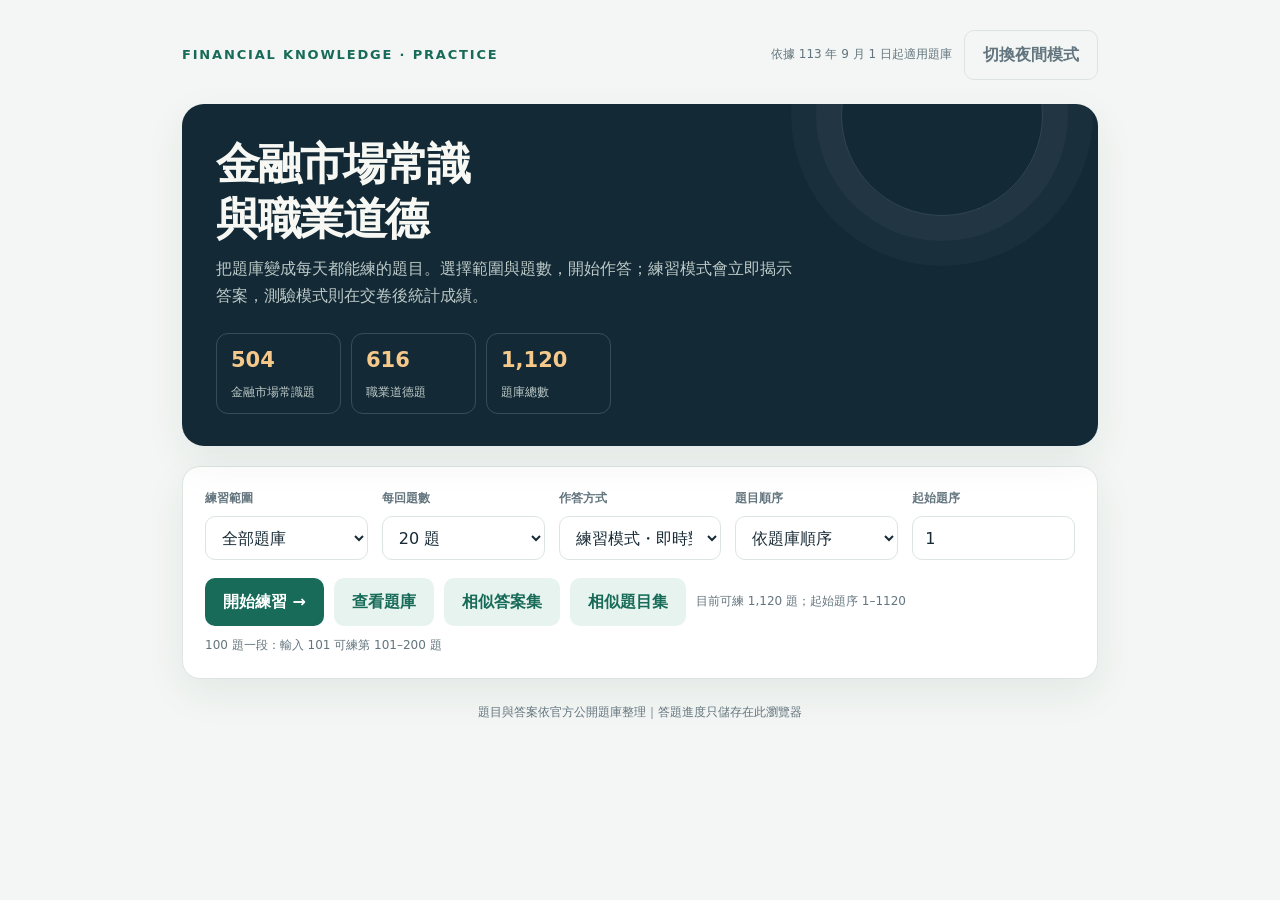
==== commit 9e0bd074: "Enable similar-question collections and tracking Expose similar-answer and similar-question collecti" ====
--- a/index.html
+++ b/index.html
@@ -1,110 +1,115 @@
-<!doctype html>
-<html lang="zh-Hant">
-<head>
-<meta charset="utf-8">
-<meta name="viewport" content="width=device-width, initial-scale=1">
-<meta name="theme-color" content="#132a36">
-<title>金融市場常識與職業道德｜線上練習</title>
-<style>
-:root{color-scheme:light;--ink:#172a35;--muted:#63757e;--paper:#f3f6f4;--card:#fff;--line:#dce5e1;--green:#176b58;--green-soft:#e7f3ee;--orange:#d28b43;--red:#b94b45;--shadow:0 14px 40px #17352b12}*{box-sizing:border-box}body{margin:0;background:var(--paper);color:var(--ink);font-family:system-ui,-apple-system,"Segoe UI","Noto Sans TC",sans-serif;line-height:1.65}.shell{max-width:960px;margin:auto;padding:30px 22px 60px}.top{display:flex;justify-content:space-between;align-items:center;gap:16px;margin-bottom:24px}.brand{font-size:13px;font-weight:800;letter-spacing:.14em;color:var(--green)}.source{font-size:12px;color:var(--muted)}h1{font-size:clamp(28px,5vw,44px);line-height:1.25;letter-spacing:-.04em;margin:0 0 10px}.intro{color:var(--muted);margin:0}.hero{padding:32px 34px;background:#132a36;color:#f7f8f3;border-radius:22px;position:relative;overflow:hidden;box-shadow:var(--shadow)}.hero:after{content:"";position:absolute;width:200px;height:200px;border:1px solid #ffffff20;border-radius:50%;right:6%;top:-90px;box-shadow:0 0 0 25px #ffffff09,0 0 0 50px #ffffff06}.hero .intro{color:#bdc9c7;max-width:590px}.stats{display:flex;gap:10px;margin-top:24px;flex-wrap:wrap}.stat{border:1px solid #ffffff29;border-radius:12px;padding:9px 14px;min-width:125px}.stat strong{display:block;font-size:21px;color:#f6c98b}.stat span{font-size:12px;color:#bdc9c7}.panel{margin-top:20px;background:var(--card);border:1px solid var(--line);border-radius:18px;padding:22px;box-shadow:var(--shadow)}.setup-grid{display:grid;grid-template-columns:repeat(4,1fr);gap:14px}.field label{font-size:12px;font-weight:750;color:var(--muted);display:block;margin-bottom:7px}.field select,.field input{width:100%;height:44px;border:1px solid var(--line);border-radius:10px;background:white;color:var(--ink);padding:0 12px;font:inherit}.actions{display:flex;align-items:center;gap:10px;margin-top:18px;flex-wrap:wrap}.button{appearance:none;border:0;border-radius:10px;padding:11px 18px;background:var(--green);color:#fff;font:inherit;font-weight:750;cursor:pointer;transition:.15s}.button:hover{filter:brightness(1.08);transform:translateY(-1px)}.button.secondary{background:var(--green-soft);color:var(--green)}.button.ghost{background:transparent;color:var(--muted);border:1px solid var(--line)}.button:disabled{opacity:.5;cursor:not-allowed;transform:none}.hint{font-size:12px;color:var(--muted)}.hidden{display:none!important}.quiz-head{display:flex;justify-content:space-between;align-items:center;gap:12px;margin-bottom:15px}.progress-text{font-weight:750}.pill{font-size:12px;padding:5px 10px;border-radius:999px;background:var(--green-soft);color:var(--green);font-weight:750}.track{height:7px;border-radius:9px;background:#e8eeeb;overflow:hidden;margin:0 0 25px}.track span{height:100%;display:block;background:var(--green);transition:width .25s}.q-number{color:var(--muted);font-size:13px;font-weight:750}.question{font-size:21px;font-weight:750;line-height:1.55;margin:8px 0 20px;white-space:pre-wrap}.options{display:grid;gap:10px}.option{display:flex;gap:12px;align-items:flex-start;text-align:left;width:100%;padding:13px 15px;border:1px solid var(--line);background:white;border-radius:12px;color:var(--ink);font:inherit;cursor:pointer;line-height:1.55;transition:.15s}.option:hover{border-color:#8db7a7;background:#f8fbf9}.option .letter{width:27px;height:27px;flex:0 0 27px;display:grid;place-items:center;border-radius:50%;background:#eef2ef;color:#50655e;font-size:13px;font-weight:800}.option.selected{border-color:var(--green);background:#f0f8f4}.option.selected .letter{background:var(--green);color:white}.option.correct{border-color:#4a9a76;background:#edf8f1}.option.correct .letter{background:#3c8967;color:white}.option.wrong{border-color:#d8837b;background:#fff3f1}.option.wrong .letter{background:var(--red);color:white}.feedback{margin-top:15px;border-radius:11px;padding:12px 14px;font-weight:700}.feedback.good{background:#eaf6ee;color:#26724f}.feedback.bad{background:#fff0ed;color:#a6413d}.quiz-footer{display:flex;justify-content:space-between;gap:10px;margin-top:22px;align-items:center}.result-score{font-size:52px;line-height:1.1;font-weight:850;color:var(--green)}.result-sub{color:var(--muted);margin:8px 0 18px}.wrong-list{display:grid;gap:10px;margin-top:18px}.wrong-item{padding:14px;border:1px solid var(--line);border-radius:12px}.wrong-item strong{color:var(--red)}.wrong-item p{margin:6px 0}.wrong-item small{color:var(--muted)}.footer{text-align:center;margin-top:24px;color:var(--muted);font-size:12px}.toast{position:fixed;bottom:20px;left:50%;transform:translateX(-50%);background:#132a36;color:white;padding:10px 16px;border-radius:10px;box-shadow:var(--shadow);z-index:3}@media(max-width:720px){.shell{padding:18px 14px 40px}.hero{padding:24px 20px}.setup-grid{grid-template-columns:repeat(2,1fr)}.panel{padding:17px}.question{font-size:18px}}@media(max-width:430px){.setup-grid{grid-template-columns:1fr 1fr}.top{align-items:flex-start;flex-direction:column}.stat{min-width:0;flex:1}.quiz-footer{flex-wrap:wrap}}
-.setup-grid{grid-template-columns:repeat(5,minmax(0,1fr))}.bank-grid{display:grid;grid-template-columns:minmax(0,1fr) minmax(120px,.5fr) auto;gap:12px;align-items:end}.bank-question{font-size:21px;font-weight:750;line-height:1.55;margin:8px 0 20px}.top-controls{display:flex;align-items:center;gap:12px}@media(max-width:800px){.setup-grid{grid-template-columns:repeat(2,minmax(0,1fr))}.bank-grid{grid-template-columns:1fr 1fr}}.listen-controls{display:flex;gap:8px;flex-wrap:wrap;margin-top:16px;align-items:end}.listen-controls label{font-size:12px;font-weight:750;color:var(--muted)}.listen-controls select{display:block;height:42px;border:1px solid var(--line);border-radius:10px;background:#fff;color:var(--ink);padding:0 10px;font:inherit}
-:root{--focus:#a84639;--focus-bg:#fff0e9;--memory-bg:#f1f4ff;--memory-ink:#46588d}.bank-tools{display:grid;grid-template-columns:1fr 1fr 140px;gap:12px;align-items:end}.bank-list{display:grid;gap:14px;margin-top:18px}.bank-card{margin:0;padding:20px 22px;border-radius:15px;box-shadow:none}.bank-card-head{display:flex;justify-content:space-between;align-items:center;gap:10px;flex-wrap:wrap}.bank-tags{display:flex;gap:7px;flex-wrap:wrap}.bank-tag{font-size:12px;padding:4px 9px;border-radius:999px;background:var(--green-soft);color:var(--green);font-weight:750}.bank-tag.type{background:var(--memory-bg);color:var(--memory-ink)}.bank-card .bank-question{margin:12px 0 15px}.bank-card mark{background:var(--focus-bg);color:var(--focus);padding:0 2px;border-radius:3px;font-weight:850}.bank-memory{margin-top:12px;padding:9px 12px;border-radius:9px;background:var(--memory-bg);color:var(--memory-ink);font-size:13px}.bank-memory strong{font-weight:850}.bank-pagebar{display:flex;justify-content:space-between;align-items:center;gap:12px;margin-top:18px}.bank-pagebar .actions{margin:0}.bank-page-status{font-size:13px;color:var(--muted);font-weight:750}:root[data-theme="dark"]{--focus:#ffb2a3;--focus-bg:#4c302e;--memory-bg:#29354d;--memory-ink:#c5d0ff}@media(max-width:650px){.bank-tools{grid-template-columns:1fr 1fr}.bank-tools .field:first-child{grid-column:1/-1}.bank-card{padding:16px}.bank-pagebar{align-items:flex-start;flex-direction:column}.bank-pagebar .actions{width:100%;justify-content:space-between}}
-:root[data-theme="dark"]{color-scheme:dark;--ink:#e7eeeb;--muted:#a5b7b2;--paper:#111c21;--card:#1b292f;--line:#35484e;--green:#63c4a4;--green-soft:#1e4039;--orange:#ffd296;--red:#ef8c84;--shadow:0 16px 40px #0005}:root[data-theme="dark"] .field select,:root[data-theme="dark"] .field input,:root[data-theme="dark"] .listen-controls select{background:#202e33;color:var(--ink);border-color:var(--line)}:root[data-theme="dark"] .option{background:#202e33;color:var(--ink);border-color:var(--line)}:root[data-theme="dark"] .option:hover{background:#27393e;border-color:#6b9e8e}:root[data-theme="dark"] .option .letter{background:#34464a;color:#dce9e4}:root[data-theme="dark"] .option.selected{background:#1d3d37}:root[data-theme="dark"] .option.correct{background:#1d3b30;border-color:#4c9a75}:root[data-theme="dark"] .option.wrong{background:#432c2b;border-color:#bc6962}:root[data-theme="dark"] .feedback.good{background:#1d3b30;color:#a8e1c2}:root[data-theme="dark"] .feedback.bad{background:#432c2b;color:#f0aaa4}:root[data-theme="dark"] .track{background:#304146}:root[data-theme="dark"] .button.ghost{color:var(--muted);border-color:var(--line)}
-.shell.wide{max-width:1800px}.source-list{display:grid;grid-template-columns:repeat(2,minmax(0,1fr));gap:14px;margin-top:18px}.source-card{border:1px solid var(--line);border-radius:14px;padding:18px}.source-card h3{margin:0 0 4px;font-size:18px}.source-card p{margin:0;color:var(--muted);font-size:13px}.source-card .actions{margin-top:14px}.bank-study-settings{display:grid;grid-template-columns:minmax(180px,240px) minmax(180px,240px);gap:12px;margin:16px 0 6px}.study-layout{display:grid;grid-template-columns:minmax(320px,var(--pdf-width,58%)) 12px minmax(360px,1fr);gap:0;align-items:start}.study-layout .pdf-panel{position:sticky;top:12px;height:calc(100vh - 24px);min-height:560px;padding:12px;display:flex;flex-direction:column;margin-top:0}.pdf-heading{display:flex;justify-content:space-between;align-items:center;gap:10px;flex-wrap:wrap;margin:0 0 10px;font-size:14px}.pdf-scroll{width:100%;height:100%;min-height:0;overflow:auto;border:1px solid var(--line);border-radius:10px;background:#e9eeeb;padding:14px}.pdf-page-stage{position:relative;margin:0 auto;background:#fff;box-shadow:0 3px 18px #17352b26}.pdf-page-stage canvas{display:block}.pdf-highlights{position:absolute;inset:0;pointer-events:none;overflow:hidden}.pdf-answer-cover{position:absolute;background:#fff;z-index:2;pointer-events:none}.pdf-highlight{position:absolute;background:rgba(255,225,0,.46);border:1px solid rgba(215,165,0,.65);border-radius:2px;mix-blend-mode:multiply}.pdf-status{font-size:12px;color:var(--muted);white-space:nowrap}.pdf-message{color:var(--muted);padding:24px;text-align:center}.study-layout #quiz{grid-column:3;margin:0 0 0 12px;position:sticky;top:12px;max-height:calc(100vh - 24px);overflow:auto}.study-layout #result{grid-column:3;margin-left:12px}.splitter{position:sticky;top:12px;height:calc(100vh - 24px);min-height:560px;cursor:col-resize;touch-action:none;display:grid;place-items:center;user-select:none}.splitter:after{content:"";width:3px;height:100%;max-height:120px;border-radius:4px;background:var(--line);transition:background .15s,width .15s}.splitter:hover:after,.splitter:focus:after,.splitter.dragging:after{width:5px;background:var(--green)}.study-layout.single-column{grid-template-columns:1fr}.study-layout.single-column .splitter{display:none}.study-layout.single-column #quiz,.study-layout.single-column #result{grid-column:1;margin-left:0}.quiz-jump{display:flex;align-items:end;gap:8px;flex-wrap:wrap;margin:0 0 16px}.quiz-jump label{font-size:12px;font-weight:750;color:var(--muted)}.quiz-jump input{display:block;width:120px;height:40px;margin-top:4px;border:1px solid var(--line);border-radius:9px;background:white;color:var(--ink);padding:0 10px;font:inherit}.bank-pagebar{scroll-margin-top:18px}:root[data-theme="dark"] .quiz-jump input{background:#202e33;color:var(--ink);border-color:var(--line)}@media(max-width:850px){.study-layout{grid-template-columns:1fr;gap:12px}.study-layout .pdf-panel{position:static;height:70vh;min-height:420px}.study-layout #quiz,.study-layout #result{position:static;grid-column:1;margin:0;max-height:none}.splitter{display:none}.source-list{grid-template-columns:1fr}.bank-study-settings{grid-template-columns:1fr 1fr}}
-</style>
-</head>
-<body>
-<main class="shell" id="shell">
-  <div class="top"><div class="brand">FINANCIAL KNOWLEDGE · PRACTICE</div><div class="top-controls"><div class="source">依據 113 年 9 月 1 日起適用題庫</div><button class="button ghost" id="themeToggle" type="button">切換夜間模式</button></div></div>
-  <section class="hero"><h1>金融市場常識<br>與職業道德</h1><p class="intro">把題庫變成每天都能練的題目。選擇範圍與題數，開始作答；練習模式會立即揭示答案，測驗模式則在交卷後統計成績。</p><div class="stats"><div class="stat"><strong>504</strong><span>金融市場常識題</span></div><div class="stat"><strong>616</strong><span>職業道德題</span></div><div class="stat"><strong>1,120</strong><span>題庫總數</span></div></div></section>
-  <section class="panel" id="setup">
-    <div class="setup-grid">
-      <div class="field"><label for="category">練習範圍</label><select id="category"><option value="all">全部題庫</option><option value="金融市場常識">金融市場常識</option><option value="職業道德">職業道德</option><option value="wrong">我的錯題</option></select></div>
-      <div class="field"><label for="amount">每回題數</label><select id="amount"><option value="10">10 題</option><option value="20" selected>20 題</option><option value="50">50 題</option><option value="100">100 題</option><option value="all">全部符合題目</option></select></div>
-      <div class="field"><label for="mode">作答方式</label><select id="mode"><option value="practice">練習模式・即時對答案</option><option value="exam">測驗模式・最後一起批改</option><option value="listen">聽題模式・朗讀正確答案</option></select></div>
-      <div class="field"><label for="order">題目順序</label><select id="order"><option value="random">隨機抽題</option><option value="sequence" selected>依題庫順序</option></select></div>
-      <div class="field"><label for="startAt">起始題序</label><input id="startAt" type="number" min="1" value="1" inputmode="numeric"></div>
-    </div>
-    <div class="actions"><button class="button" id="start">開始練習 →</button><button class="button secondary" id="openBank">查看題庫</button><span class="hint" id="available"></span><span class="hint">100 題一段：輸入 101 可練第 101–200 題</span></div>
-  </section>
-  <section class="panel hidden" id="bank">
-    <div class="quiz-head"><strong class="progress-text">選擇要查看的官方題庫</strong><span class="pill">PDF 與答題練習並排</span></div>
-    <p class="hint">選擇考科後，左側顯示官方題庫 PDF，右側依題庫順序作答；PDF 會跟著題目定位並標示。也可以單獨開啟 PDF。</p>
-    <p class="hint">起始題號依你點選的考科計算；例如輸入 300，該科練習會從第 300 題開始。</p><div class="bank-study-settings"><div class="field"><label for="bankStartAt">起始題號</label><input id="bankStartAt" type="number" min="1" value="1" inputmode="numeric"></div><div class="field"><label for="bankAmount">每回題數</label><select id="bankAmount"><option value="10">10 題</option><option value="20">20 題</option><option value="50">50 題</option><option value="100">100 題</option><option value="all">全部題目</option></select></div></div>
-    <div class="source-list">
-      <article class="source-card"><h3>金融市場常識題庫共計 504 題</h3><p>113 年 9 月 1 日起適用</p><div class="actions"><button class="button" type="button" data-study="金融市場常識">開始並排練習 →</button><a class="button secondary" href="https://webline.sfi.org.tw/download/test_ftp/%E9%87%91%E8%9E%8D%E5%B8%82%E5%A0%B4%E5%B8%B8%E8%AD%98-113.pdf" target="_blank" rel="noopener">單獨開啟 PDF ↗</a></div></article>
-      <article class="source-card"><h3>職業道德題庫共計 616 題</h3><p>113 年 9 月 1 日起適用</p><div class="actions"><button class="button" type="button" data-study="職業道德">開始並排練習 →</button><a class="button secondary" href="https://webline.sfi.org.tw/download/test_ftp/%E8%81%B7%E6%A5%AD%E9%81%93%E5%BE%B7-113.pdf" target="_blank" rel="noopener">單獨開啟 PDF ↗</a></div></article>
-    </div>
-    <div class="actions"><button class="button ghost" id="bankBack">返回練習設定</button><button class="button secondary" id="showQuestionBank">瀏覽整理後題庫</button></div>
-    <div id="questionBankDetails" class="hidden">
-    <p class="hint">題型分類與記憶提示為輔助整理；原始題目與正確答案維持不變。題幹中的否定詞、判斷詞與數字會特別標示。</p>
-    <div class="bank-tools">
-      <div class="field"><label for="bankCategory">考科</label><select id="bankCategory"><option value="金融市場常識">金融市場常識（504 題）</option><option value="職業道德">職業道德（616 題）</option><option value="all">全部題庫（1,120 題）</option></select></div>
-      <div class="field"><label for="bankTopic">題型／主題分類</label><select id="bankTopic"><option value="all">全部分類</option><option value="negative">否定辨識（不是／不屬／不得）</option><option value="market">市場區分與交易</option><option value="authority">主管機關與權責</option><option value="products">金融商品與投資工具</option><option value="rules">法規、義務與處分</option><option value="client">客戶權益與適合度</option><option value="solicitation">招攬、廣告與業務行為</option><option value="numbers">數字、期限與比例</option><option value="concepts">其他基礎觀念</option></select></div>
-      <div class="field"><label for="bankPageSize">每頁題數</label><select id="bankPageSize"><option value="25">25 題</option><option value="50" selected>50 題</option><option value="100">100 題</option></select></div>
-    </div>
-    <div class="bank-pagebar"><div class="field"><label for="bankNumber">跳至篩選結果第幾題</label><div style="display:flex;gap:8px"><input id="bankNumber" type="number" min="1" value="1" inputmode="numeric"><button class="button secondary" id="bankGo">前往</button></div></div><span class="bank-page-status" id="bankStatus"></span></div>
-    <div id="bankList" class="bank-list"></div>
-    <div class="bank-pagebar"><div></div><div class="actions"><button class="button secondary" id="bankPrev">← 上一頁</button><button class="button" id="bankNext">下一頁 →</button></div></div>
-    </div>
-  </section>
-  <section class="study-layout hidden" id="study"><div class="panel pdf-panel" id="pdfPanel"><div class="pdf-heading"><strong id="studyTitle">官方題庫</strong><span class="pdf-status" id="pdfStatus">等待題目定位</span><div class="study-actions"><button class="button secondary" type="button" id="togglePdfAnswer" aria-pressed="false">顯示答案</button><a class="button ghost" id="openPdf" target="_blank" rel="noopener">另開 PDF ↗</a><button class="button ghost" id="exitStudy">結束並排練習</button></div></div><div class="pdf-scroll" id="pdfScroll"><div class="pdf-page-stage" id="pdfStage"><canvas id="pdfCanvas"></canvas><div class="pdf-highlights" id="pdfHighlights"></div></div><div class="pdf-message hidden" id="pdfMessage"></div></div></div><div class="splitter" id="splitter" role="separator" aria-orientation="vertical" aria-label="拖曳調整 PDF 與答題區寬度" tabindex="0"></div><section class="panel hidden" id="quiz"></section><section class="panel hidden" id="result"></section></section>
-  <div class="footer">題目與答案依官方公開題庫整理｜答題進度只儲存在此瀏覽器</div>
-</main>
-<div class="toast hidden" id="toast"></div>
-<script>
-const QUESTIONS=[{"id":"金融市場常識-001","section":"金融市場常識","number":1,"answer":4,"text":"下列何者不是金融市場的主要功能？(1)提供金融工具交易的場所(2)擔任資金需求者與 供給者的橋樑(3)促進投資活動的效率，提升經濟發展(4)提供交易者投機的場所"},{"id":"金融市場常識-002","section":"金融市場常識","number":2,"answer":4,"text":"下列何者不是金融市場交易的工具？(1)商業本票(2)銀行存款(3)股票(4)古董與藝術品"},{"id":"金融市場常識-003","section":"金融市場常識","number":3,"answer":3,"text":"當金融市場管理的品質較佳時，企業發行的金融產品成本會______，金融工具的流動 性會______。(1)較低，較低(2)較高，較低(3)較低，較高(4)較高，較高"},{"id":"金融市場常識-004","section":"金融市場常識","number":4,"answer":4,"text":"當企業需要資金來進行投資，最好不要用下列何種方式尋求融通？(1)向銀行借錢(2)發 行股票(3)發行債券(4)向地下錢莊借錢"},{"id":"金融市場常識-005","section":"金融市場常識","number":5,"answer":3,"text":"下列何者不是近年來國內主管機關管理金融市場自由化的發展方向？(1)減少法規的限 制(2)鼓勵金融創新(3)對國外資金進行更嚴格的限制與管理(4)加強國際金融的流通"},{"id":"金融市場常識-006","section":"金融市場常識","number":6,"answer":2,"text":"在金融市場中主管機關訂定法律規範的目的在於：(1)增加政府的收入(2)促進金融市場 健全發展與有效經營(3)增加金融機構的進入障礙(4)提高金融機構的經營成本"},{"id":"金融市場常識-007","section":"金融市場常識","number":7,"answer":3,"text":"目前國內監理銀行、票券、證券及保險等金融機構的主管機關為：(1)財政部(2)內政部 (3)金融監督管理委員會(4)經濟部"},{"id":"金融市場常識-008","section":"金融市場常識","number":8,"answer":3,"text":"依照國內金融監督管理制度的架構，主管證券相關事業的監理單位為：(1)銀行局(2)保 險局(3)證券期貨局(4)檢查局"},{"id":"金融市場常識-009","section":"金融市場常識","number":9,"answer":4,"text":"依照國內金融監理制度的架構，主掌金融業檢查業務的單位為：(1)銀行局(2)中央銀行 (3)中央存款保險公司(4)檢查局"},{"id":"金融市場常識-010","section":"金融市場常識","number":10,"answer":2,"text":"下列何者非隸屬「金融監督管理委員會」？(1)銀行局(2)公務人員退休撫卹基金管理委 員會(3)證券期貨局(4)檢查局"},{"id":"金融市場常識-011","section":"金融市場常識","number":11,"answer":4,"text":"下列何者不屬證券期貨局監理的機構？(1)投信公司(2)期貨公司(3)證券商(4)保險公司"},{"id":"金融市場常識-012","section":"金融市場常識","number":12,"answer":4,"text":"下列何者不是檢查局業務檢查的機構？(1)保險公司(2)銀行(3)證券公司(4)金融資訊服 務公司"},{"id":"金融市場常識-013","section":"金融市場常識","number":13,"answer":4,"text":"下列何者非政府(金管會及中央銀行)管理金融市場的措施?(1)訂定金融機構的資本適足率 (2)金融檢查的立即糾正措施(3)訂定金融機構呆帳準備的提列(4)限制存款戶的存款金額"},{"id":"金融市場常識-014","section":"金融市場常識","number":14,"answer":3,"text":"下列何者非次級市場交易？(1)個別投資人透過他的經紀商買入中鋼公司股票(2)機構法 人透過它的經紀商出售一些台積電股票(3)台塑公司透過承銷商發行新股(4)上述均為次 級市場之交易"},{"id":"金融市場常識-015","section":"金融市場常識","number":15,"answer":4,"text":"下列那個市場主要是買賣已發行流通的證券？(1)發行市場(2)短期資金市場(3)初級市 場(4)次級市場"},{"id":"金融市場常識-016","section":"金融市場常識","number":16,"answer":2,"text":"區分資本市場和貨幣市場的差異主要在於：(1)金管會核准發行的數量(2)證券發行期限 的長短(3)證券收益率(4)以上皆是"},{"id":"金融市場常識-017","section":"金融市場常識","number":17,"answer":3,"text":"公司債在以下何種金融市場交易？(1)貨幣市場(2)同業拆款市場(3)資本市場(4)芝加哥 商品市場"},{"id":"金融市場常識-018","section":"金融市場常識","number":18,"answer":1,"text":"資金需求者以發行證券方式來向大眾募集資金者稱為：(1)直接金融(2)間接金融(3)再融 資金融(4)機構金融"},{"id":"金融市場常識-019","section":"金融市場常識","number":19,"answer":1,"text":"下列何種金融市場可以提供企業短期的資金融通？(1)貨幣市場(2)資本市場(3)初級市 場(4)長期外匯市場"},{"id":"金融市場常識-020","section":"金融市場常識","number":20,"answer":2,"text":"資金需求者可以在何種金融市場發行中、長期的證券來募集資金？(1)貨幣市場(2)資本 市場(3)流通市場(4)次級市場"},{"id":"金融市場常識-021","section":"金融市場常識","number":21,"answer":1,"text":"證券自營商主要從事何種業務？(1)證券商自行買賣有價證券(2)受他人委託買賣證券 (3)包銷公司所發行之證券(4)代理證券結算交割"},{"id":"金融市場常識-022","section":"金融市場常識","number":22,"answer":2,"text":"何種證券商為發行市場主要參與者？(1)經紀商(2)承銷商(3)自營商(4)以上皆非"},{"id":"金融市場常識-023","section":"金融市場常識","number":23,"answer":3,"text":"承銷商在初次公開發行市場(IPO)所扮演的主要角色為：(1)為其本身的投資考量，購買 所有證券的發行量(2)針對單一大額法人機構投資資金(3)對多位投資者宣傳並募集資 金，使發行總額銷售完(4)提供大額投資者融資融券"},{"id":"金融市場常識-024","section":"金融市場常識","number":24,"answer":3,"text":"證券經紀商所扮演的角色為：(1)對新發行的證券提供評估的價格(2)根據其本身持有特 定證券的部位進行買賣造市(3)受理委託執行買賣雙方之間的交易(4)以本身的帳戶來買 賣證券"},{"id":"金融市場常識-025","section":"金融市場常識","number":25,"answer":1,"text":"臺灣證券交易所按組織類型乃為下列何種市場？(1)集中市場(2)自營商交易市場(3)店 頭市場(4)發行市場"},{"id":"金融市場常識-026","section":"金融市場常識","number":26,"answer":3,"text":"下列何者非屬專業銀行？(1)工業信用銀行(2)中小企業信用銀行(3)商業銀行(4)輸出入 信用銀行"},{"id":"金融市場常識-027","section":"金融市場常識","number":27,"answer":4,"text":"下列何者非為投信公司之業務？(1)發行共同基金(2)代客操作(3)全權委託投資(4)收購 委託書"},{"id":"金融市場常識-028","section":"金融市場常識","number":28,"answer":4,"text":"下列對於金融控股公司的描述何者為非？(1)結合銀行、證券、保險等相關行業(2)提供 客戶一次購足的多元化服務(3)控股公司旗下金融機構的關係平等，與綜合銀行之組織 型態不同(4)母公司可以非金融產業公司主導"},{"id":"金融市場常識-029","section":"金融市場常識","number":29,"answer":3,"text":"下列證券金融公司的業務何者為非？(1)對客戶的授信(2)對證券商的轉融通(3)結算交 割(4)融資融券"},{"id":"金融市場常識-030","section":"金融市場常識","number":30,"answer":4,"text":"若以臺灣的市場狀況來看，對證券投資顧問公司的服務需求之理由，下列何者非？(1) 散戶投資人占多數(2)投資事業的專業分工(3)一般投資人缺乏廣泛且精確的資訊(4)可 以聯合炒作股票"},{"id":"金融市場常識-031","section":"金融市場常識","number":31,"answer":1,"text":"目前集中市場、櫃買市場之結算交割作業，以及有價證券的保管，乃委託下列何者機構 辦理？(1)臺灣證券集中保管結算所(2)櫃檯買賣中心(3)臺灣證券交易所(4)證券商"},{"id":"金融市場常識-032","section":"金融市場常識","number":32,"answer":4,"text":"下列何者不屬於資本市場?(1)股票市場(2)公債市場(3)公司債市場(4)商業本票市場"},{"id":"金融市場常識-033","section":"金融市場常識","number":33,"answer":3,"text":"下列何者非屬金融監督管理委員會之職掌?(1)票券市場之監督(2)保險市場之監督(3)稅 改(4)金融檢查"},{"id":"金融市場常識-034","section":"金融市場常識","number":34,"answer":2,"text":"下列何者非屬次級市場的功能?(1)提供投資人調節其證券投資組合的場所(2)提供投資 人認購新發行證券的場所(3)提供投資人變現其證券的場所(4)有助於初級市場的發展"},{"id":"金融市場常識-035","section":"金融市場常識","number":35,"answer":4,"text":"下列何者非屬於金融體系的一環?(1)銀行(2)臺灣證券交易所(3)公司債(4)飾金買賣"},{"id":"金融市場常識-036","section":"金融市場常識","number":36,"answer":2,"text":"目前臺灣股市的交易方式以何者為主?(1)電腦輔助交易(2)電腦自動交易(3)人工喊價交 易(4)場外交易"},{"id":"金融市場常識-037","section":"金融市場常識","number":37,"answer":2,"text":"下列何者不是貨幣市場的信用工具？(1)商業本票(2)公司股票(3)可轉讓定期存單(4)銀 行承兌匯票"},{"id":"金融市場常識-038","section":"金融市場常識","number":38,"answer":3,"text":"下列何者不屬於衍生性金融商品？(1)股票選擇權(2)債券期貨(3)組合式股票基金(4)利 率交換合約"},{"id":"金融市場常識-039","section":"金融市場常識","number":39,"answer":2,"text":"下列何者不是金融市場所提供的主要功能？(1)提供公司融資的管道(2)提供投機的環境 (3)提供避險的管道(4)促進經濟的發展"},{"id":"金融市場常識-040","section":"金融市場常識","number":40,"answer":4,"text":"有關資金融通之描述，下列何者正確？(1)是指在經濟運行過程中，資金供求雙方運用 各種金融工具調節資金的活動(2)是所有金融交易活動的總稱(3)分為直接融資和間接融 資兩種(4)以上皆是"},{"id":"金融市場常識-041","section":"金融市場常識","number":41,"answer":1,"text":"有關金融市場的構成，下列何者最正確？(1)一般根據金融市場上交易工具的期限，把 金融市場分為貨幣市場和資本市場兩大類(2)貨幣市場是融通長期資金的市場(3)資本市 場是融通短期資金的市場(4)以上皆是"},{"id":"金融市場常識-042","section":"金融市場常識","number":42,"answer":4,"text":"有關金融市場的種類，下列何者正確？(1)國際金融市場，由經營國際間貨幣業務的金 融機構組成，其經營內容包括資金借貸、外匯買賣、證券買賣、資金交易等(2)國內金融 市場，由國內金融機構組成，辦理各種貨幣、證券及作用業務活動(3)有形金融市場，指 有固定場所和操作設施的金融市場(4)以上皆是"},{"id":"金融市場常識-043","section":"金融市場常識","number":43,"answer":1,"text":"有關金融市場的種類，下列何者正確？(1)長期資金市場（資本市場），主要供應一年以 上的中長期資金(2)次級市場，是新證券發行的市場；它可以增加公司資本(3)初級市場， 是已經發行、處在流通中的證券的買賣市場(4)貨幣市場是長期資金市場"},{"id":"金融市場常識-044","section":"金融市場常識","number":44,"answer":1,"text":"金融市場按長短期資金的供需交易劃分可分為哪幾種市場？(1)貨幣市場和資本市場(2) 現貨市場和期貨市場(3)初級市場和次級市場(4)地方性金融市場、國內性金融市場、國 際性金融市場"},{"id":"金融市場常識-045","section":"金融市場常識","number":45,"answer":4,"text":"金融市場按地域範圍可分為哪幾種市場？(1)貨幣市場和資本市場(2)現貨市場和期貨市 場(3)初級市場和次級市場(4)地方性金融市場、國內性金融市場、國際性金融市場"},{"id":"金融市場常識-046","section":"金融市場常識","number":46,"answer":3,"text":"金融市場較常見的一種分類是分為短期資金市場和長期資金市場。短期與長期的劃分通 常以多久時間為準？(1)3 個月(2)6 個月(3)1 年(4)2 年"},{"id":"金融市場常識-047","section":"金融市場常識","number":47,"answer":1,"text":"下列何者屬於短期資金市場？(1)票券市場(2)債券市場(3)基金市場(4)期貨市場"},{"id":"金融市場常識-048","section":"金融市場常識","number":48,"answer":2,"text":"下列何者非屬臺灣貨幣市場投資工具？(1)國庫券(2)歐洲美元借款(3)銀行承兌匯票(4) 商業本票"},{"id":"金融市場常識-049","section":"金融市場常識","number":49,"answer":4,"text":"政府對金融業做特殊的監督與管理的理由，下列何者最正確？ (1)保護投資人權益(2)金 融體系的穩定會影響經濟的穩定(3)監管金融體系可以讓政府政策更有效率(4)以上皆是"},{"id":"金融市場常識-050","section":"金融市場常識","number":50,"answer":1,"text":"證券買賣雙方或他們的經紀商(Broker)在一個集中的交易場所利用人工或電腦撮合進 行交易所形成的市場，謂之：(1)集中市場(2)店頭市場(3)短期市場(4)長期市場"},{"id":"金融市場常識-051","section":"金融市場常識","number":51,"answer":2,"text":"由座落於不同地點的交易商(Dealer)對於其所交易的證券向投資人報價，只要投資人願 意接受交易商的報價，即可完成交易而形成的市場，謂之：(1)集中市場(2)店頭市場(3) 短期市場(4)長期市場"},{"id":"金融市場常識-052","section":"金融市場常識","number":52,"answer":1,"text":"資金剩餘者將剩餘之資金存入金融機構，金融機構再間接將此資金貸放給資金不足者或 購買資金不足者所發行之有價證券。謂之：(1)間接金融(2)直接金融(3)財務金融(4)以上 皆非"},{"id":"金融市場常識-053","section":"金融市場常識","number":53,"answer":4,"text":"金融市場的功能，包括下列何者？(1)調度資金供需，提高資金分配效率(2)減少尋求訊 息成本，降低交易之不確定性(3)作為中央銀行貨幣政策的參考(4)以上皆是"},{"id":"金融市場常識-054","section":"金融市場常識","number":54,"answer":4,"text":"下列何者為我國證券交易法所稱有價證券？(1)政府債券(2)公司股票(3)公司債券(4)以 上皆是"},{"id":"金融市場常識-055","section":"金融市場常識","number":55,"answer":4,"text":"期貨交易，指依國內外期貨交易所或其他期貨市場之規則或實務，從事衍生自商品、貨 幣、有價證券、利率、指數或其他利益之下列何種契約之交易？(1)期貨契約(2)選擇權 契約(3)期貨選擇權契約(4)以上皆是"},{"id":"金融市場常識-056","section":"金融市場常識","number":56,"answer":1,"text":"下列何者不是健全的金融市場所需之條件？(1)金融商品的價格不透明(2)大量的儲蓄資 金供給(3)多樣化的交易工具(4)健全的銀行制度與中央銀行"},{"id":"金融市場常識-057","section":"金融市場常識","number":57,"answer":4,"text":"下列何者不是金融中介的功能？(1)降低融資成本(2)降低融資風險(3)提高資金流動性 (4)證券產品少樣化"},{"id":"金融市場常識-058","section":"金融市場常識","number":58,"answer":2,"text":"金融中介機構（financial intermediation）依其本身的信用條件，發行債務憑證(金融債 券)向資金供給者取得資金，再將資金貸放給資金需求者，完成資金移轉的融通方式， 謂之：(1)直接金融(2)間接金融(3)財務金融(4)金融中介"},{"id":"金融市場常識-059","section":"金融市場常識","number":59,"answer":1,"text":"資金需求者藉由原始證券（例如股票、債券或票券）的發行（或稱承銷），並透過市場 交易（經紀或自營），撮合資金供需雙方完成資金交易的融通方式，謂之：(1)直接金融 (2)間接金融(3)財務金融(4)金融中介"},{"id":"金融市場常識-060","section":"金融市場常識","number":60,"answer":3,"text":"下列何者不屬於金融監督管理委員會之主管業務？(1)金融控股公司(2)證券業(3)金融 支付系統(4)期貨業"},{"id":"金融市場常識-061","section":"金融市場常識","number":61,"answer":3,"text":"有關發行市場「私募」制度，何者正確？(1)招募對象不受限制 (2)招募人數不受限制 (3)必須向特定人招募(4)私募發行的成本通常高於公開發行的成本"},{"id":"金融市場常識-062","section":"金融市場常識","number":62,"answer":1,"text":"股票的本益比係指：(1)股價/每股盈餘(2)每股盈餘/股價(3)股價/每股股利(4)股價/每股淨值"},{"id":"金融市場常識-063","section":"金融市場常識","number":63,"answer":4,"text":"下列何者為散戶最常使用之申購股票方式：(1)競價拍賣(2)詢價圈購(3)洽特定人承銷 (4)公開申購"},{"id":"金融市場常識-064","section":"金融市場常識","number":64,"answer":4,"text":"民國100 年12 月30日開始施行的金融消費者保護法，其主管機關為：(1)財政部(2)法 務部(3)公平交易委員會(4)金融監督管理委員會"},{"id":"金融市場常識-065","section":"金融市場常識","number":65,"answer":3,"text":"境外基金需經核准方得在我國境內募集及銷售，下列何者不是合法的銷售機構？(1)證 券投資信託事業(2)證券投資顧問事業(3)資產管理顧問公司(4)證券經紀商"},{"id":"金融市場常識-066","section":"金融市場常識","number":66,"answer":2,"text":"下列何種類型的基金適合短期資金停泊的投資人？(1)股票型基金(2)貨幣市場基金 (3)固定收益型基金(4)保本型基金"},{"id":"金融市場常識-067","section":"金融市場常識","number":67,"answer":2,"text":"外國企業來臺灣以存託憑證方式籌措資金，稱之發行：(1)美國存託憑證(ADR) (2)臺灣 存託憑證(TDR) (3)全球存託憑證(GDR) (4)歐洲可轉換公司債(ECB)"},{"id":"金融市場常識-068","section":"金融市場常識","number":68,"answer":2,"text":"自 101 年 4 月 2 日起銀行及證券商從事店頭衍生性金融商品交易須向下列何者建置之 店頭衍生性金融商品交易資訊儲存庫申報相關資訊？(1)臺灣證券交易所(2)證券櫃檯買 賣中心(3)臺灣期貨交易所(4)臺灣集中保管結算所"},{"id":"金融市場常識-069","section":"金融市場常識","number":69,"answer":4,"text":"期貨交易人不可透過下列何者從事期貨交易？(1)專營期貨經紀商(2)兼營期貨經紀商 (3)期貨交易輔助人(4)金融資訊服務公司"},{"id":"金融市場常識-070","section":"金融市場常識","number":70,"answer":4,"text":"期貨商接受期貨交易人委託從事期貨交易，下列敘述何者不正確？(1)期貨商接受期貨 交易人開戶時，應由具有業務員資格者為之(2)在期貨交易人開戶前應告知各種期貨商 品之性質、交易條件及可能之風險，並應將風險預告書交付期貨交易人(3)期貨商不得 僱用非業務員接受期貨交易人委託進行期貨交易事宜(4)期貨商於成交後僅須以電話通 知期貨交易人，無須作成買賣報告書及對帳單交付期貨交易人"},{"id":"金融市場常識-071","section":"金融市場常識","number":71,"answer":1,"text":"期貨商客戶保證金專戶之管理，下列敘述何者不正確？ (1)兼營期貨業務之金融機構得 將其客戶保證金專戶開設於其所經營之金融機構 (2)期貨商應將所開設客戶保證金專 戶之機構名稱及帳號於營業場所顯著位置公告 (3)客戶保證金專戶內所有款項之提取 作業應以轉帳方式辦理，同時應有詳實之紀錄及收付憑證 (4)期貨商對客戶在客戶保證 金專戶內之存款或有價證券，不得進行透支、設定擔保或他項權利，且不得挪用為其他 客戶保證金、權利金、結算交割費用、佣金、手續費或不足款項之代墊"},{"id":"金融市場常識-072","section":"金融市場常識","number":72,"answer":3,"text":"證券投資人及期貨交易人對紛爭之解決機制：(1)只可依金融消費者保護法向評議中心 申請評議 (2)只可依證券投資人及期貨交易人保護法向投保中心申請調處、或授權提付 仲裁或提起團體訴訟(3)以上均可選擇尋求解決 (4)以上皆非"},{"id":"金融市場常識-073","section":"金融市場常識","number":73,"answer":3,"text":"下列何者並不屬於強化公司治理的措施？(1)擴大獨立董事強制設置範圍(2)鼓勵企業善 盡社會責任(3)限制員工跳槽以留住人才(4)強制設置薪資報酬委員會"},{"id":"金融市場常識-074","section":"金融市場常識","number":74,"answer":1,"text":"上市（櫃）公司依規定，財務報表及重大訊息須在何處公告？(1)公開資訊觀測站(2)國 內報紙(3)上市（櫃）公司自家網站 (4)奇摩或鉅亨網"},{"id":"金融市場常識-075","section":"金融市場常識","number":75,"answer":2,"text":"上市（櫃）公司之年度財務報告，自 101 年會計年度開始，最遲應於年度終了後幾個月 內公告並申報？(1)二個月(2)三個月(3)四個月(4)以上皆非"},{"id":"金融市場常識-076","section":"金融市場常識","number":76,"answer":4,"text":"上市（櫃）公司之股東常會應於每會計年度終了後幾個月內召開？(1)一個月(2)二個月 (3)三個月(4)六個月"},{"id":"金融市場常識-077","section":"金融市場常識","number":77,"answer":1,"text":"以下有關證券投資信託基金之描述，何者為非？(1)基金資產交由證券投資信託事業保 管 (2)基金資產應分散投資(3)股票型基金係指投資股票達淨資產價值 70%以上之基金 (4)指數股票型基金（ETF）可上市或上櫃，投資人可透過證券商從事買賣"},{"id":"金融市場常識-078","section":"金融市場常識","number":78,"answer":3,"text":"甲上市公司董事長掏空公司資產，持有甲公司股票之股東所受損害可採取之措施，以下 何者正確？(1)向財團法人證券投資人及期貨交易人保護中心（投保中心）請求動用保 護基金償付(2)向財團法人金融消費評議中心請求評議(3)由投保中心提起團體訴訟求償 (4)向證券商求償"},{"id":"金融市場常識-079","section":"金融市場常識","number":79,"answer":4,"text":"有關國內貨幣市場基金之描述，何者為非？(1)主要投資標的為銀行存款、短期票券及 附買回交易(2)加權平均存續期間不得大於180日(3)不得投資於股票或其他具股權性質 之有價證券(4)具保本性質，每單位淨資產價值逐日平穩上升，不會下降"},{"id":"金融市場常識-080","section":"金融市場常識","number":80,"answer":4,"text":"下列何者屬於金融機構防制洗錢措施之核心原則?(1)客戶審查、確認身分(2)建立洗錢交 易監控機制、做好交易申報(3)內部控制、稽核與法令遵循制度(4)以上皆是"},{"id":"金融市場常識-081","section":"金融市場常識","number":81,"answer":2,"text":"洗錢防制法規定金融機構對於達一定金額以上之通貨交易，應確認客戶身分及留存交易 紀錄憑證，並應向指定之機構申報。所稱之一定金額係指新台幣多少之單筆現金或換鈔 交易?(1)25 萬元(2)50萬元(3)75 萬元(4)100萬元"},{"id":"金融市場常識-082","section":"金融市場常識","number":82,"answer":4,"text":"下列何者不屬於金融機構防制洗錢措施，訂定內部控制、稽核及法令遵行之事項?(1)確 認客戶身分之程序及留存交易紀錄憑證之方式與期限(2)申報流程及程序及保密規定(3) 定期檢討及辦理在職訓練(4)無需專責人員負責協調監督"},{"id":"金融市場常識-083","section":"金融市場常識","number":83,"answer":4,"text":"下列何者屬於金融機構防制洗錢措施所稱之金融機構：(1)辦理儲金匯兌之郵政機構(2) 銀行業(3)證券集中保管事業(4)以上皆是"},{"id":"金融市場常識-084","section":"金融市場常識","number":84,"answer":3,"text":"現行每一存款人在同一家金融機構存款保險的最高保額為存款本金是多少？(1)新台幣 100 萬元(2)新台幣 150 萬元(3)新台幣300 萬元(4)新台幣500 萬元"},{"id":"金融市場常識-085","section":"金融市場常識","number":85,"answer":4,"text":"學生申請信用卡有什麼限制？(1)正卡申請人應年滿 18 歲，附卡申請人應年滿 15 歲(2) 以3 家發卡機構為限(3)每家總額度最高新台幣 2 萬元(4)以上皆是"},{"id":"金融市場常識-086","section":"金融市場常識","number":86,"answer":1,"text":"依民法規定，有關保證之敘述，下列何者錯誤？(1)保證債務對主債務均有其從屬性，故 主債務人拋棄其抗辯權者，保證人即不得為該主張(2)保證人之負擔較主債務人為重者， 應減縮至主債務人之程度(3)債權人允許主債務人延期清償時，須經保證人同意，否則 不負保證責任(4)保證人向債權人清償後，於其清償限度內取得債權人對於主債務人之 債權"},{"id":"金融市場常識-087","section":"金融市場常識","number":87,"answer":3,"text":"提供下列何者作為對銀行授信之擔保，不屬於銀行法所稱之擔保授信？(1)定期存單設 定之權利質權(2)不動產或動產抵押權(3)鄉鎮市公所所出具之保證函(4)借款人營業交 易所發生之匯票或本票"},{"id":"金融市場常識-088","section":"金融市場常識","number":88,"answer":2,"text":"良好的內部控制可以利用環境相扣的內控措施減少弊端的發生，降低損失，下列何者不 屬於內控措施？(1)日常運作之牽制(2)獎懲制度(3)命令休假(4)內部自行查核"},{"id":"金融市場常識-089","section":"金融市場常識","number":89,"answer":3,"text":"銀行理財專員介紹金融商品時，下列何者為錯誤之行為？(1)提供商品說明書、告知金 融商品投資之標的，管理費用及相關費用等(2)先對客戶進行客戶屬性之問卷，暸解客 戶之投資屬性(3)未提供客戶金融商品之風險預告書並做說明(4)充分告知商品之獲利及 可能之損失，不提供獲利之保證"},{"id":"金融市場常識-090","section":"金融市場常識","number":90,"answer":2,"text":"下列何者機構可以辦理特定金錢信託業務？(1)銷售共同信託基金之證券投資信託公司 (2)核准辦理信託業務之銀行及證券商(3)受委託代操證券投資之證券商(4)提供金融商 品投資分析之證券投資顧問公司"},{"id":"金融市場常識-091","section":"金融市場常識","number":91,"answer":3,"text":"以下何者不是投保時應該注意的事項？(1)確認銷售人員所代表的保險公司及是否具有 保險業務員的資格(2)瞭解保單的承保範圍，並要求業務員詳細說明保單的內容(3)僅聽 從業務員對保單之說，未判斷業務員說明內容是否誇大(4)應親自填寫要保書，對於要 保書的詢問事項（如過去的生病紀錄）據實告知簽名前並應確認所簽文件內容"},{"id":"金融市場常識-092","section":"金融市場常識","number":92,"answer":2,"text":"對寄達之壽險保單看後，多久之內可以撤回，請求退還保費？(1)收到第 2 天起算 5 天 內(2)收到第2 天起算 10 天內(3)收到第 2 天起算14 天內(4)收到第 2天起算30 天內"},{"id":"金融市場常識-093","section":"金融市場常識","number":93,"answer":2,"text":"下列何者不是投資型保單之特性？(1)具有結合保險與投資二方面功能(2)具保證將來一 定之收益(3)依約定方式扣除各項費用後，依保戶同意或指定之投資分配方式(4)以部分 之保費投資金融商品"},{"id":"金融市場常識-094","section":"金融市場常識","number":94,"answer":2,"text":"下列何者不是產物保險？(1)火災保險(2)人身保險(3)地震保險(4)船舶保險"},{"id":"金融市場常識-095","section":"金融市場常識","number":95,"answer":4,"text":"下列何者為不正確的理財行為？(1)建立自己的財務目標並排列順序，以收入的生活支 出節餘部分進行(2)有自律的能力，能依訂定的承受目標損益採取退場行動(3)慎選金融 機構及有資格的理財人員(4)投資以後不再過問，未做定期的收益檢視"},{"id":"金融市場常識-096","section":"金融市場常識","number":96,"answer":4,"text":"有關債券的種類，下列敘述何者錯誤？(1)依發行形式可分為實體公債與無實體公債(2) 依發行機構可分為公債、公司債、金融債券(3)依債權之性質可分為普通債券與次順位 債券(4)依票息之有無可分為有息債券與永久債券"},{"id":"金融市場常識-097","section":"金融市場常識","number":97,"answer":4,"text":"下列何者不是普通股之特性？(1)可參與公司經營權利(2)公司增資發行新股之優先認購 權(3)承擔公司的經營成敗後果(4)可優先參與分配股息"},{"id":"金融市場常識-098","section":"金融市場常識","number":98,"answer":1,"text":"下列敘述何者錯誤？(1)利率下跌對股市較為不利(2)當物價明顯上漲時，政府通常會採 用緊縮性的貨幣政策(3)當新台幣升值時，對我國之出口商較為不利(4)當景氣對策信號 為藍燈時，代表景氣衰退"},{"id":"金融市場常識-099","section":"金融市場常識","number":99,"answer":1,"text":"有關客戶委託保管有價證券，下列敘述何者錯誤？(1)經辦人員核符後蓋章核發保管憑 條給委託人(2)經常不定期盤點有價證券並做成紀錄(3)依規定收取保管手續費並即時入 帳(4)保管有價證券之送存與提領，經主管人核准後依規定辦理"},{"id":"金融市場常識-100","section":"金融市場常識","number":100,"answer":2,"text":"以下何者係屬應對金融機構建立並為維持適當有效之內部控制制度負最終責任之人： (1)總經理(2)董(理)事會(3)分行經理(4)總稽核"},{"id":"金融市場常識-101","section":"金融市場常識","number":101,"answer":2,"text":"銀行辦理自用住宅及消費性貸款，如已徵提足額擔保，下列何者敘述是錯誤的？(1)借 款人如為補強信用，仍可主動提供一般保證人(2)借款人就業不久，恐無負擔能力，得徵 提連帶保證人(3)銀行辦理擔保貸款應以一定金額為限(4)銀行未來求償時，應先就借款 人求償，不足部分得向保證人求償"},{"id":"金融市場常識-102","section":"金融市場常識","number":102,"answer":4,"text":"下列何者係指金融資產之變現能力或指無法以合理價格軋平部位所產生之風險？(1)作 業風險(2)信用風險 (3)市場風險(4)流動性風險"},{"id":"金融市場常識-103","section":"金融市場常識","number":103,"answer":4,"text":"下列何者是金融從業人員正確之倫理觀念？(1)遵守金融法規及自律規範之規定(2)自己 之報酬應與正當營業活動之收益有關聯性(3)為客戶服務應善盡專業者之注意義務(4)以 上皆是"},{"id":"金融市場常識-104","section":"金融市場常識","number":104,"answer":1,"text":"下列何者不是結構型商品的主要風險？(1)作業風險(2)信用風險(3)流動性風險(4)匯兌風險"},{"id":"金融市場常識-105","section":"金融市場常識","number":105,"answer":4,"text":"結構型商品因連結標的價格變動，隨市場變化而有較高的風險報酬，下列何者是不正當 的銷售行為？(1)應充分告知結構型商品高報酬相對也會有高風險(2)充分讓投資者了解 商品連結標的之內容、損益計算方式及可能最大之損失金額(3)充分了解投資人之財務 能力及所願承擔之損失範圍(4)結構型商品與一般存款性質相同，但其收益較高，鼓勵 將存款轉為投資結構型商品"},{"id":"金融市場常識-106","section":"金融市場常識","number":106,"answer":1,"text":"銀行、保險及證券等金融機構間跨業行銷他業金融商品，下列何者為不正確之敘述？(1) 金融機構辦理共同行銷或合作推廣，經核准後未經客戶同意將資料交付他業運用向客戶 行銷商品(2)跨業行銷他業金融商品，首次須經主管機關之核准(3)金融機構辦裡跨業行 銷，應建立共同行銷或合作推廣資料儲存、處理、交互運用之內部控制管理規範(4)共同 行銷之業務人員辦理他業業務時，其行為直接對他業機構發生效力"},{"id":"金融市場常識-107","section":"金融市場常識","number":107,"answer":4,"text":"金控公司子公司間辦理跨業共同行銷，下列敘述何者正確？(1)金融控股公司之子公司 間依使用目的得交互運用客戶之基本資料、帳務資料、信用資料等往來交易資料(2)辦 理共同行銷之業務人員，應符合各業管法規所訂業務人員必須之資格或證照(3)共同行 銷之業務人員辦理他業業務時，其行為直接對他業機構發生效力(4)以上皆是"},{"id":"金融市場常識-108","section":"金融市場常識","number":108,"answer":4,"text":"以下何者是屬初級市場活動?(1)集中交易市場交易(2)未上市股票盤商交易(3)店頭市場 交易(4)企業之現金增資"},{"id":"金融市場常識-109","section":"金融市場常識","number":109,"answer":4,"text":"臺灣的興櫃市場是何種股票可以合法流通的市場？(1)上市(2)上櫃(3)上市與上櫃(4)未 上市與未上櫃股票"},{"id":"金融市場常識-110","section":"金融市場常識","number":110,"answer":2,"text":"利率之1 個基本點(basis point)等於?(1)0.001%(2)0.01%(3)0.1%(4)1%"},{"id":"金融市場常識-111","section":"金融市場常識","number":111,"answer":1,"text":"利率之一碼為：(1)0.25%(2)0.5%(3)1%(4)5%"},{"id":"金融市場常識-112","section":"金融市場常識","number":112,"answer":1,"text":"臺灣證券交易所上市股票買賣，多少股以下的交易即屬零股買賣？(1)999 股 (2)99 股 (3)9 股(4)1 股"},{"id":"金融市場常識-113","section":"金融市場常識","number":113,"answer":2,"text":"臺灣企業赴美國以存託憑證方式籌措資金，稱之發行：(1)臺灣存託憑證(TDR) (2)美國 存託憑證(ADR)(3)歐洲可轉換公司債(ECB)(4)浮動利率債券(FRN)"},{"id":"金融市場常識-114","section":"金融市場常識","number":114,"answer":1,"text":"定期公開資訊中，資訊內容最具即時及攸關性者為：(1)營業額公告 (2)年報(3)取得與處 分資產報告(4)財務報告"},{"id":"金融市場常識-115","section":"金融市場常識","number":115,"answer":2,"text":"不定期公開資訊中，資訊內容最具即時及攸關性者為：(1)財務預測 (2)重大資訊之公開 (3)公開說明書(4)財務報告"},{"id":"金融市場常識-116","section":"金融市場常識","number":116,"answer":1,"text":"下 列 何 者 金 融 商 品 不 是 國 內 上 市 公 司 到 海 外 籌 措 資 金 的 方 式 ？ (1)TDR (2)ADR(3)GDR(4)HKDR"},{"id":"金融市場常識-117","section":"金融市場常識","number":117,"answer":2,"text":"老年投資人最好投資下列那一種基金?(1)小型股基金(2)保本型基金(3)積極成長型基金 (4)高科技基金"},{"id":"金融市場常識-118","section":"金融市場常識","number":118,"answer":2,"text":"老年人較適合投資下列那一種資產?(1)股票(2)定存(3)認購權證(4)期貨"},{"id":"金融市場常識-119","section":"金融市場常識","number":119,"answer":3,"text":"下列何者不是市場風險(Market risk)?(1)利率之變化(2)通貨膨脹率之變化(3)特定企業 之營運變化(4)全球石油危機"},{"id":"金融市場常識-120","section":"金融市場常識","number":120,"answer":3,"text":"就投資管理而言，認為市場隨時存在價格失衡之證券，而利用研究分析選出價格低估之 證券，以求績效擊敗大盤之管理方式稱為?(1)被動式管理(passive management)(2)部 位式管理(position management)(3)主動式管理(active management)(4)效能式管理 (effective management)"},{"id":"金融市場常識-121","section":"金融市場常識","number":121,"answer":3,"text":"有關於以下由行政院國家永續發展委員會核定之『永續發展政策綱領』中所分類的政策 層面與面向敘述，請問何者錯誤？(1)「永續的環境」層面包含：大氣、水、土地、海洋、 生物多樣性及環境管理等六個面向(2)「永續的社會」層面包含：人口與健康、居住環 境、社會福利、文化多樣性及災害防救等五個面向(3)「永續的經濟」層面包含：企業獲 利、企業績效、企業營運、永續能源及資源再利用等五個面向(4)「執行的機制」層面包 含：教育、科技發展、資訊化社會、公眾參與、政府再造及國際合作等六個面向"},{"id":"金融市場常識-122","section":"金融市場常識","number":122,"answer":4,"text":"因應氣候變遷衝擊及國際間對永續議題關注，協助我國企業及早因應訂定其減碳目標， 金融監督管理委員會（以下稱金管會）於 2022 年推動「上市櫃公司永續發展路徑圖」 規劃案，以下有關規劃案敘述何者正確？(1)配合政府2070 淨零碳排目標，金管會特訂 定上市櫃公司溫室氣體盤查資訊揭露時程，俾利企業遵循及訂定減碳目標(2)揭露對象 除鋼鐵、化工業自 2022 年強制揭露外，其餘上市櫃公司係按實收資本額自 2022 年起 分階段推動(3)揭露目標為 2025 年全體上市櫃公司完成溫室氣體盤查且與財務報表範 圍一致(4)揭露內容包含範疇一（溫室氣體直接排放）與範疇二（能源間接排放量）"},{"id":"金融市場常識-123","section":"金融市場常識","number":123,"answer":2,"text":"永續好好食股份有限公司為一家國內上市公司，下列有關於該公司編製與申報 2023 年 度永續報告書之敘述，請問何者錯誤？(1)該公司依據臺灣證券交易所「上市公司產業 類別劃分暨調整要點」規定屬食品工業，因此雖然 2021 年度財務報告所載股本僅新臺 幣二億元，亦須依照「上市公司編製與申報永續報告書作業辦法」（以下稱作業辦法） 編製與申報2023 年度永續報告書(2)該公司因非屬高碳排產業，故 2023 年度永續報告 書無須加強揭露企業對氣候相關風險與機會之治理情況(3)該公司應於 2023 年度永續 報告書中揭露企業非擔任主管職務之全時員工人數、非擔任主管職務之全時員工薪資平 均數及中位數，及前三者與前一年度之差異(4)該公司應建立永續報告書編製及驗證之 作業程序，並納入內部控制制度"},{"id":"金融市場常識-124","section":"金融市場常識","number":124,"answer":1,"text":"請問以下何者非屬金融監督管理委員會於 2020 年宣布之『公司治理 3.0-永續發展藍 圖』中所推動之主軸？(1)強化股東會職能，提升企業永續價值(2)提高資訊透明度，促 進永續經營(3)強化利害關係人溝通，營造良好互動管道(4)接軌國際規範，引導盡職治 理"},{"id":"金融市場常識-125","section":"金融市場常識","number":125,"answer":1,"text":"「深化公司永續治理文化，提供多元化商品」為金融監督管理委員推動『公司治理 3.0- 永續發展藍圖』的五大主軸之一，請問以下何者非屬該項目之具體推動措施？(1)規劃 建置永續板，推動永續發展相關保險產品(2)持續視市場使用者需求，研議推動永續相 關指數商品(3)持續檢討公司治理評鑑指標，強化評鑑效度(4)持續宣導公司治理及企業 社會責任"},{"id":"金融市場常識-126","section":"金融市場常識","number":126,"answer":1,"text":"以下有關聯合國永續發展目標（Sustainable Development Goals, SDGs）之敘述，請 問何者有誤?(1)SDGs 4 是「確保有教無類、公平以及高品質的教育，及提倡終身學習」 （Quality Education），包含消除教育上的性別差距不能雙重標準公然性羞辱(2)SDGs 5 是「實現性別平等，並賦予婦女權力」（Gender Equality），包含終結所有對婦女和 女童的各種形式歧視(3)SDGs 8 是「促進包容且永續的經濟成長，讓每個人都有一份好 工作」（Decent Work and Economic Growth），包含保護勞工的權益，為所有勞工創 造安全有保障的工作環境(4)SDGs 16 是「促進和平多元的社會，確保司法平等，建立 具公信力且廣納民意的體系」（Peace, Justice and Strong Institutions），包含促進及 落實沒有歧視的法律與政策，以實現永續發展"},{"id":"金融市場常識-127","section":"金融市場常識","number":127,"answer":1,"text":"魷魚公司找來經理人奇勳、尚佑、美女跟俊昊一起替公司鑑別氣候變遷轉型風險，鑑別 錯誤的經理人今年將無法得到績效獎金，但鑑別出最關鍵的氣候變遷轉型風險者可以得 到456 億獎金，請問以下哪項提案可以幫助他們成為獎金贏家?(1)氣溫上升可能導致政 府對於徵收碳費，公司營運成本上升(2)洪水可能導致廠房及設備損傷，進而可能使營 運中斷(3)極端降雨可能導致用水吃緊或產量下降(4)乾旱可能造成缺水影響產能穩定性"},{"id":"金融市場常識-128","section":"金融市場常識","number":128,"answer":2,"text":"企業依照「上市公司編製與申報永續報告書作業辦法」編製永續報告書時應參考全球永 續性報告協會（Global Reporting Initiatives，GRI）發布之GRI 準則，請問以下對 GRI 準則的敘述何者錯誤?(1)GRI 準則的主題準則涵蓋經濟、社會及環境(2)GRI 準則在 2021 年 10 月改版後，企業應隨即適用新版準則編製報告書(3)企業應透過重大性分析 流程，決定報告書應報告的內容(4)GRI 準則中除了主題準則外也包含基礎通用準則， 例如報告書的報導原則"},{"id":"金融市場常識-129","section":"金融市場常識","number":129,"answer":2,"text":"小黃因疫情慘澹失業後，個人經濟遭遇困難、信用紀錄也開始惡化，還好受惠於近年來 金融業積極推動普惠金融服務，請問以下小黃獲得之幫助何者非屬普惠金融相關?(1)小 黃得以較低保費取得基本保險保障(2)小黃報名參加某證券商舉辦的期貨商品投資講 座，學習投資期貨或選擇權獲利(3)某銀行提供小黃低碳運輸微型貸款，幫助小黃購置 電動機車代步、開啟外送員新人生(4)小黃透過完整的網銀服務，在失業期間為了節省 房租而搬回鄉下老家時，也可以享受 e 指理財、從線上進行基金申購"},{"id":"金融市場常識-130","section":"金融市場常識","number":130,"answer":1,"text":"金融監督管理委員會於 2020 年推出之『綠色金融行動方案 2.0』，其中為推動落實責 任投資，並鼓勵金融業及政府相關單位辦理永續發展領域之投資，所提出投資面向之具 體措施不包含下列何者？(1)修正機構投資人誠信經營守則(2)研議將 ESG 責任投資納 入自律規範(3)鼓勵金融機構辦理永續發展領域之投資(4)洽請國營事業及政府基金參與 永續發展領域之投資"},{"id":"金融市場常識-131","section":"金融市場常識","number":131,"answer":4,"text":"知名犯罪學家唐諾‧克雷西(Donald Cressey)提出了「舞弊三角理論」用以說明在某些 條件存在時，詐騙行為通常會發生！上開條件為何?(1)壓力/動機(2)機會(3)合理化的心 理機制(4)以上皆是"},{"id":"金融市場常識-132","section":"金融市場常識","number":132,"answer":4,"text":"下列何者屬於紅旗警訊(亦即發現此種情形時，通常接下來有舞弊的可能)?(1)生活突然變得 奢侈(2)陷入嚴重的財務困境(3)跟供應商或客戶有不正常的親密或往來(4)以上皆是"},{"id":"金融市場常識-133","section":"金融市場常識","number":133,"answer":4,"text":"詐騙之所以能夠遂行，常常是公司組織內部給予行為人「機會」，下列何者屬於較為常 見的「機會」：(1)缺乏內部控制(譬如會計兼任出納等)(2)內部控制的逾越與失靈(3)最 高管理階層漠不關心(4)以上皆是"},{"id":"金融市場常識-134","section":"金融市場常識","number":134,"answer":4,"text":"下列何者能夠有效發現潛在詐騙行為的措施?(1)檢舉專線(2)內部稽核(3)管理階層定期 檢視(4)以上皆是"},{"id":"金融市場常識-135","section":"金融市場常識","number":135,"answer":4,"text":"金管會為阻斷舞弊行為發生，進而指示、建議了理專二十一誡，下列何者屬實？(1)留存 或代客戶保管存摺、印章、保單(2)跟客戶間有私人借貸關係或資金往來(3)理專的客戶 與理專留存的電話、地址、電子郵件同一(4)以上皆是"},{"id":"金融市場常識-136","section":"金融市場常識","number":136,"answer":4,"text":"金融機構確認客戶身分時，有下列何種情形，應予以婉拒建立業務關係?(1)出示之身分 證明文件均為影本(2)客戶不尋常拖延應補充之身分證明文件(3)疑似使用匿名、假名、 人頭、虛設行號(4)以上皆是"},{"id":"金融市場常識-137","section":"金融市場常識","number":137,"answer":4,"text":"A 上市公司經過董事會決議後，預計合併 B 上市公司，下列何者於此一併購消息公開前 不能進行買賣？(1)A 公司董事、經理人(2)協助併購進行的財務顧問(3)從財務顧問打電 話時偷聽到的配偶(4)以上皆是"},{"id":"金融市場常識-138","section":"金融市場常識","number":138,"answer":3,"text":"知悉重大消息的內部人，在重大消息公開後幾小時後，才可以進行買賣股票？(1)6 小時 (2)12 小時(3)18 小時(4)24 小時"},{"id":"金融市場常識-139","section":"金融市場常識","number":139,"answer":4,"text":"新聞事件中常看到作假帳、財報不實等案件，這些案件常可看到行為人透過「人頭」來 進行假交易或非常規交易，下列何者為檢調偵辦實務上常見到的「人頭」？(1)公司前員 工(2)求學過程同學(3)親友(4)以上皆是"},{"id":"金融市場常識-140","section":"金融市場常識","number":140,"answer":4,"text":"當金融機構人員知道客戶的款項屬於犯罪所得時，下列何者可能違反洗錢防制法？(1) 金融機構人員提供自己戶頭給客戶使用(2)協助客戶利用該款項購買某類金融商品(3)協 助客戶將該款項分批、化整為零地放入客戶自己帳戶裡(4)以上皆是"},{"id":"金融市場常識-141","section":"金融市場常識","number":141,"answer":1,"text":"通常而言，零息債券（Zero-Coupon Bond）的票面價格較市價為：(1)高(2)相等 (3)低 (4)沒有一定關係"},{"id":"金融市場常識-142","section":"金融市場常識","number":142,"answer":1,"text":"公債自營商在公債發行消息公布後，於正式標售之前，以約定利率和投資人進行買賣， 而交割日訂在發行日之後，此種市場為?(1)公債發行前期交易市場(2)發行市場(3)次級 市場(4)店頭市場"},{"id":"金融市場常識-143","section":"金融市場常識","number":143,"answer":2,"text":"登錄公債係指：(1)無風險債券(2)無實體公債(3)垃圾債券(4)固定利率公債"},{"id":"金融市場常識-144","section":"金融市場常識","number":144,"answer":2,"text":"公債於何處流通買賣：(1)集中交易市場(2)同時在集中與店頭市場(3)店頭市場(4)櫃檯市場"},{"id":"金融市場常識-145","section":"金融市場常識","number":145,"answer":3,"text":"公司之債券評等下降時，則？A.表示其違約風險下降；B.表示其違約風險上升；C.債券 價格會下降；D.債券價格會上升(1)A.、C.(2)A.、D.(3)B.、C.(4)B.、D."},{"id":"金融市場常識-146","section":"金融市場常識","number":146,"answer":4,"text":"債券價格隨著到期日的接近，會愈來愈趨近於：(1)承銷價(2)贖回價值(3)市價(4)面值"},{"id":"金融市場常識-147","section":"金融市場常識","number":147,"answer":4,"text":"A 國的發行者在 B 國發行以 B 國貨幣計價的債券稱為：(1)歐洲債券(2)貨幣債券(3)普通 債券(4)外國債券"},{"id":"金融市場常識-148","section":"金融市場常識","number":148,"answer":3,"text":"下列何者對「垃圾債券」的敘述為真？(1)預期報酬低的債券(2)屬於投資等級的債券(3) 高風險、高殖利率之債券(4)高品質的債券"},{"id":"金融市場常識-149","section":"金融市場常識","number":149,"answer":1,"text":"乙債券4 年後到期，其面額為 10 萬元，每年付息一次 5,000 元，若該債券以 105,000 元賣出，則其到期殖利率：(1)小於5%(2)等於5%(3)大於5%(4)大於或等於5%"},{"id":"金融市場常識-150","section":"金融市場常識","number":150,"answer":4,"text":"下列何者為債券投資所面臨的風險？(1)違約風險(2)購買力風險(3)利率風險(4)以上皆是"},{"id":"金融市場常識-151","section":"金融市場常識","number":151,"answer":2,"text":"其他因素不變下，債券市價與市場利率常作何種變動關係？(1)同方向變動(2)反方向變 動(3)沒有關連性(4)同方向或反方向變動均有可能"},{"id":"金融市場常識-152","section":"金融市場常識","number":152,"answer":3,"text":"其他因素不變下，下列何種金融工具的利率風險最高？(1)短期公債 (2)國庫券(3)長期 公債(4)商業本票"},{"id":"金融市場常識-153","section":"金融市場常識","number":153,"answer":3,"text":"證券商在國外證券市場買賣「小龍債券」之結算交割之進行是?(1)現款現券交割(2)在臺 灣集保公司(3)透過 Euroclear 或Cedel國際性結算交割辦理(4)在臺灣證券交易所"},{"id":"金融市場常識-154","section":"金融市場常識","number":154,"answer":2,"text":"在標準普爾(Standard & Poor 's)的評等中，那一評等等級以上的債券為投資等級？ (1)BB(2)BBB(3)A(4)AA"},{"id":"金融市場常識-155","section":"金融市場常識","number":155,"answer":1,"text":"公司債的持有人為公司的：(1)債權人(2)股東(3)董事(4)經理人"},{"id":"金融市場常識-156","section":"金融市場常識","number":156,"answer":3,"text":"歐洲債券(Euro Bonds)與外國債券(Foreign Bonds)之比較何者為真？(1)歐洲債券是指 A國發行者在B國發行以B國幣計價之債券(2)外國債券是指A國發行者在B國發行不 以B國幣計價之債券(3)歐洲債券發行的相關條件與規定均較外國債券來得有彈性(4)亞 銀所發行的亞洲小龍債券系列屬於歐洲債券的一種"},{"id":"金融市場常識-157","section":"金融市場常識","number":157,"answer":4,"text":"目前在我國賣出公司債時須課徵多少證券交易稅？ (1)千分之一(2)千分之二(3)千分之三(4)免稅"},{"id":"金融市場常識-158","section":"金融市場常識","number":158,"answer":4,"text":"下列何者不屬於債券？(1)政府公債(2)公司債(3)金融債券(4)認購權證"},{"id":"金融市場常識-159","section":"金融市場常識","number":159,"answer":2,"text":"可贖回公司債之贖回權利是操之於： (1)債權人 (2)發行公司(3)承銷之證券商(4)選項 (1)、(2)、(3)均有可能"},{"id":"金融市場常識-160","section":"金融市場常識","number":160,"answer":4,"text":"零息債券(Zero-coupon Bonds)之敘述何者正確？ (1)以高於面額發行(2)每間隔一固定 期間，定期給付利息(3)每間隔一固定期間，定期償還本金(4)到期時，按面額贖回"},{"id":"金融市場常識-161","section":"金融市場常識","number":161,"answer":1,"text":"在其他條件相同下，到期期間愈長的債券，其價格對利率的敏感性： (1)愈大 (2)愈小 (3)不變 (4)無從得知"},{"id":"金融市場常識-162","section":"金融市場常識","number":162,"answer":1,"text":"在其他條件不變下，可轉換公司債的凍結期間愈長，則其價值會： (1)愈低 (2)愈高(3) 不變(4)無從得知"},{"id":"金融市場常識-163","section":"金融市場常識","number":163,"answer":3,"text":"在其他條件相同下，當殖利率變動 1%時，高票面利率債券價格的變動會比低票面利率 債券價格的變動：(1)大(2)一樣(3)小(4)不一定"},{"id":"金融市場常識-164","section":"金融市場常識","number":164,"answer":3,"text":"國內證券市場上認購權證的發行人為？(1)證券金融公司 (2)臺灣證券交易所(3)綜合證 券商(4)證券投資信託公司"},{"id":"金融市場常識-165","section":"金融市場常識","number":165,"answer":2,"text":"申請股票上櫃必須有幾家以上證券商書面推薦？(1)1 家 (2)2 家(3)3 家(4)4 家"},{"id":"金融市場常識-166","section":"金融市場常識","number":166,"answer":2,"text":"A 股除權前一營業日收盤價 60 元，無償配股(股票股利)每股 2 元，則除權參考價為： (1)58 元 (2)50 元(3)48 元(4)40 元"},{"id":"金融市場常識-167","section":"金融市場常識","number":167,"answer":3,"text":"一般發行公司申請股票上市，申請時須已依公司法設立登記屆滿：(1)1年 (2)2年(3)3年(4)4年"},{"id":"金融市場常識-168","section":"金融市場常識","number":168,"answer":1,"text":"何種承銷方式所決定出來的價格較具市場性？(1)競價拍賣 (2)詢價圈購(3)洽商銷售(4) 公開申購配售"},{"id":"金融市場常識-169","section":"金融市場常識","number":169,"answer":2,"text":"國內股票漲跌幅的限制係指：(1)當日開盤價的上、下 10%的範圍內成交 (2)當日開盤 競價基準的上、下 10%的範圍內成交(3)當日開盤價的上、下 5%的範圍內成交(4)當日 開盤競價基準的上、下 5%的範圍內成交"},{"id":"金融市場常識-170","section":"金融市場常識","number":170,"answer":1,"text":"證券商應多久計算一信用帳戶之整戶及各筆融資融券擔保維持率？(1)每日(2)每週(3) 每月(4)每季"},{"id":"金融市場常識-171","section":"金融市場常識","number":171,"answer":4,"text":"下列何種承銷方式較具公平性及股權分散？(1)競價拍賣 (2)詢價圈購(3)洽商銷售(4)公 開申購配售"},{"id":"金融市場常識-172","section":"金融市場常識","number":172,"answer":3,"text":"目前國內股票市場的證券交易成本包括：(1)交易稅及證所稅 (2)手續費及證所稅(3)手 續費及交易稅(4)手續費、交易稅及證所稅"},{"id":"金融市場常識-173","section":"金融市場常識","number":173,"answer":3,"text":"目前國內股票市場證券交易手續費收取的對象為：(1)僅就買方收取 (2)僅就賣方收取 (3)買進、賣出雙方均收取(4)買進、賣出雙方均不須收取"},{"id":"金融市場常識-174","section":"金融市場常識","number":174,"answer":2,"text":"目前國內股票市場證券交易，所謂鉅額交易係指買或賣同一種有價證券，交易數量在多 少交易單位以上？(1)100 單位 (2)500 單位(3)1,000 單位(4)5,000 單位"},{"id":"金融市場常識-175","section":"金融市場常識","number":175,"answer":2,"text":"目前國內股票市場的競價交易制度為以下哪一種？(1)連續競價交易制度 (2)集合競價 交易制度(3)連續競價、集合競價混合交易制度(4)人工喊價交易制度"},{"id":"金融市場常識-176","section":"金融市場常識","number":176,"answer":2,"text":"盤後定價交易係指每日收盤後，有價證券依照集中交易市場何種價格進行定價交易的方 式？(1)開盤價 (2)收盤價(3)平盤價(4)平均價"},{"id":"金融市場常識-177","section":"金融市場常識","number":177,"answer":1,"text":"關於當日沖銷，下列敘述何者正確？(1)不收取融資利息 (2)不收取融券手續費(3)當日 沖抵額度可以循環使用(4)交割須款券預先收足"},{"id":"金融市場常識-178","section":"金融市場常識","number":178,"answer":4,"text":"融券的成本不包括下列何者？(1)交易稅(2)融券手續費(3)交易手續費(4)融券利息"},{"id":"金融市場常識-179","section":"金融市場常識","number":179,"answer":2,"text":"其他因素不變下，下列何者不直接影響公司債券價格的波動？(1)公司信用評等狀況(2) 公司股利(3)市場利率(4)時間"},{"id":"金融市場常識-180","section":"金融市場常識","number":180,"answer":4,"text":"下列何者係屬上市股票的場外交易？(1)一般交易(2)鉅額交易(3)盤後交易(4)以上皆非"},{"id":"金融市場常識-181","section":"金融市場常識","number":181,"answer":3,"text":"下列何者非期貨合約（futures contract）之特性？(1)集中競價(2)每日結算保證金盈虧 (3)買賣雙方均承擔對方的信用風險(4)定型化合約"},{"id":"金融市場常識-182","section":"金融市場常識","number":182,"answer":3,"text":"下列何者不是期交所在調整期貨合約保證金時之考量因素？(1)期貨合約價格波動性大 小(2)期貨合約總值大小(3)期貨合約交易量大小(4)現貨價格波動性大小"},{"id":"金融市場常識-183","section":"金融市場常識","number":183,"answer":3,"text":"下列何者不是期貨契約標準化要求一致之因素？(1)品質(2)數量(3)價格(4)交割地點"},{"id":"金融市場常識-184","section":"金融市場常識","number":184,"answer":1,"text":"期貨市場中所謂「正向市場」乃指所有期貨價格與現貨價格比較時，期貨價值會：(1)高 於現貨價格 (2)等於現貨價格 (3)低於現貨價格(4)與現貨價格無關"},{"id":"金融市場常識-185","section":"金融市場常識","number":185,"answer":3,"text":"期貨經紀商不得從事何種行為？(1)代收保證金 (2)代客戶下單至交易所 (3)代替買 賣雙方直接撮合 (4)代客戶進行實物交割"},{"id":"金融市場常識-186","section":"金融市場常識","number":186,"answer":3,"text":"有些業務員因想獲得不當之較多佣金，於是鼓勵客戶多作交易而未顧及客戶利益，此種 情形稱之為：(1)對作 (2)擠壓 (3)炒單 (4)搶帽子"},{"id":"金融市場常識-187","section":"金融市場常識","number":187,"answer":2,"text":"最近油價飆漲，某甲若完全根據預期而直接放空利率期貨且賺了不少，請問他屬於：(1) 避險者 (2)投機者 (3)價差交易者 (4)價值投資交易者"},{"id":"金融市場常識-188","section":"金融市場常識","number":188,"answer":3,"text":"主管機關開放的摩根臺指期貨（MSCI Taiwan index）在哪一個交易所交易？(1)CME (2)CBOT (3)HKEX(4)SGX"},{"id":"金融市場常識-189","section":"金融市場常識","number":189,"answer":3,"text":"下列對「基差」描述何者為非？(1)基差＝現貨價格－期貨價格 (2)正常市場基差為負值 (3)期貨契約到期時，基差為正值(4)逆價市場基差為正值"},{"id":"金融市場常識-190","section":"金融市場常識","number":190,"answer":1,"text":"期貨合約的價格於到期日收盤後，期貨價格必須等於現貨價格，其原因或理由是：(1)未 平倉部位必須於到期日收盤後進行交割(2)期貨交易必須逐日結算(3)期貨交易量大於現 貨交易量(4)人們對期貨價格沒有偏好"},{"id":"金融市場常識-191","section":"金融市場常識","number":191,"answer":4,"text":"期貨交易人開戶時，下列何者非屬必要？(1)風險預告書簽名 (2)營業員確信交易人適 合期貨交易(3)徵信客戶的信用狀況 (4)$10,000 的保證金存入"},{"id":"金融市場常識-192","section":"金融市場常識","number":192,"answer":4,"text":"下列敘述何者符合期貨交易風險告知書之內容精神？(1)期貨交易可能產生極大的利潤 或損失(2)客戶若有超額損失，必須補繳(3)差價交易的風險並不一定較單純的買單或賣 單小(4)以上皆正確"},{"id":"金融市場常識-193","section":"金融市場常識","number":193,"answer":3,"text":"中華民國期貨市場主管機關為：(1)中央銀行 (2)經濟部 (3)金融監督管理委員會 (4)期 貨交易所"},{"id":"金融市場常識-194","section":"金融市場常識","number":194,"answer":2,"text":"下列各種委託單，除了何者之外，皆需標明價格？(1)限價單 (2)市價單 (3)停損單(4)觸價單"},{"id":"金融市場常識-195","section":"金融市場常識","number":195,"answer":4,"text":"停損單在價位的執行上是：(1)與觸價單一樣(2)與市價單一樣(3)即是在下列價位有效執 行：買單在目前市價之下，賣單在目前市價之上時(4)即是在下列價位有效執行：買單在 目前市價之上，賣單在目前市價之下時"},{"id":"金融市場常識-196","section":"金融市場常識","number":196,"answer":2,"text":"客戶的保證金淨值，因市場行情往不利的方向發展，當淨值跌破某一水位，期貨商就會 向客戶發出追繳保證金的通知，此一特定水位稱為：(1)原始保證金(2)維持保證金(3)差 異保證金(4)零和保證金"},{"id":"金融市場常識-197","section":"金融市場常識","number":197,"answer":2,"text":"客戶保證金不足時，需補足至：(1)變動保證金(2)原始保證金(3)維持保證金(4)結算保證金"},{"id":"金融市場常識-198","section":"金融市場常識","number":198,"answer":4,"text":"目前國內各種指數期貨契約交易保證金可以何種形式繳存？(1)現金(2)現金、債券(3)現 金、債券、定存單 (4)現金、債券、股票"},{"id":"金融市場常識-199","section":"金融市場常識","number":199,"answer":1,"text":"客戶若要將其存入保證金提出，則其出金數額必須是：(1)小於或等於（客戶保證金目前 淨值減未平倉部位所需保證金）(2)保證金既為客戶存入的錢，故客戶的出金數額不受 限制(3)期貨商可以自由決定(4)法規並未規範"},{"id":"金融市場常識-200","section":"金融市場常識","number":200,"answer":1,"text":"我國期貨交易之保證金制度採用：(1)總額保證金法(2)淨額保證金法(3)針對交易人採總 額保證金法、結算會員與期貨商則採淨額保證金法(4)由當事人自由選擇"},{"id":"金融市場常識-201","section":"金融市場常識","number":201,"answer":1,"text":"一般而言，當期貨價格與未平倉數量同步上漲時，代表：(1)未來期貨價格持續看漲(2) 未來期貨價格可能反轉而下(3)未來期貨價格可能反轉而上(4)未來期貨價格持續看跌"},{"id":"金融市場常識-202","section":"金融市場常識","number":202,"answer":3,"text":"“買進黃豆期貨，同時賣出黃豆粉、黃豆油期貨”之委託稱為：(1)市場間價差委託(2)商品 間價差委託(3)加工產品間價差委託(4)無效的委託"},{"id":"金融市場常識-203","section":"金融市場常識","number":203,"answer":1,"text":"臺灣期貨交易所 30 天期利率期貨之交易標的為國內之何種票券工具？(1)30 天期融資 性商業本票(2)國庫券(3)銀行承兌匯票(4)可轉讓定期存單"},{"id":"金融市場常識-204","section":"金融市場常識","number":204,"answer":3,"text":"通常避險策略會一直維持，而且儘可能愈接近期貨契約到期日時，才結束避險策略，其 中最主要的考量為：(1)交易成本低(2)價格波動性大(3)基差風險小(4)基差風險大"},{"id":"金融市場常識-205","section":"金融市場常識","number":205,"answer":2,"text":"利用合成資產的觀念，當股票型基金經理人看壞股票市場時，應採行何種方式進行資產 重置，而使現行資產轉移成合成債券以規避股市風險？(1)買進指數期貨(2)賣空指數期 貨(3)買進指數期貨而且買進債券(4)賣空指數期貨而且賣空債券"},{"id":"金融市場常識-206","section":"金融市場常識","number":206,"answer":2,"text":"採行完全避險策略時，避險者仍有可能遭遇追繳保證金之情況，其主要原因為：(1)現貨 價格與期貨價格之變動相關性改變所致(2)逐日結算制度所致(3)基差值改變所致(4)現 貨價格波動性增大所致"},{"id":"金融市場常識-207","section":"金融市場常識","number":207,"answer":3,"text":"輕油裂解廠通常會如何避險？(1)買有鉛汽油期貨，賣無鉛汽油期貨(2)買無鉛汽油期貨， 賣有鉛汽油期貨(3)買原油期貨，賣無鉛汽油期貨(4)買有鉛汽油期貨，賣原油期貨"},{"id":"金融市場常識-208","section":"金融市場常識","number":208,"answer":4,"text":"利用股價指數期貨無法幫你規避：(1)市場風險(2)系統風險(3)指數型投資組合之風險 (4)股利變動之風險"},{"id":"金融市場常識-209","section":"金融市場常識","number":209,"answer":4,"text":"以下何者不是期貨投資活動的正常功能？(1)風險移轉(2)增加市場的流動性 (3)有助於 期貨價格的穩定(4)操控期貨價格"},{"id":"金融市場常識-210","section":"金融市場常識","number":210,"answer":3,"text":"認購權證之「發行者」相當於下列選擇權策略中那一種角色？(1)買進買權（Buy Call） (2)買進賣權（Buy Put）(3)賣出買權（Sell Call）(4)賣出賣權（Sell Put）"},{"id":"金融市場常識-211","section":"金融市場常識","number":211,"answer":2,"text":"以下那一種交易者不必繳交保證金？(1)期貨的買方 (2)選擇權的買方 (3)期貨的賣方 (4)選擇權的賣方"},{"id":"金融市場常識-212","section":"金融市場常識","number":212,"answer":2,"text":"S&P 500 現貨指數 675 點，則：(1)680 買權為價內／680 賣權為價外 (2)670 買權為 價內／670 賣權為價外 (3)670 買權及賣權皆為價內 (4)665 買權及賣權皆為價外"},{"id":"金融市場常識-213","section":"金融市場常識","number":213,"answer":1,"text":"當賣出期貨賣權(put)且被執行時，其結果如何？(1)取得多頭期貨契約 (2)取得空頭期貨 契約 (3)取得相等數量之現貨 (4)取得現金"},{"id":"金融市場常識-214","section":"金融市場常識","number":214,"answer":2,"text":"價內（in-the-money）期貨賣權（put）越深價內，其時間價值（time value）會：(1)上 升 (2)下降 (3)不一定 (4)不受影響"},{"id":"金融市場常識-215","section":"金融市場常識","number":215,"answer":4,"text":"結算所在期貨交易中所扮演的角色不包括下列哪一項？(1)進行每日結算(2)介入每筆交 易成為買方的賣方，以及賣方的買方(3)承擔買賣雙方的信用風險(4)負責監視不法交易 行為"},{"id":"金融市場常識-216","section":"金融市場常識","number":216,"answer":1,"text":"目前股價指數期貨之交割方式為(1)現金交割(2)實物交割(3)由賣方決定(4)由買方決定"},{"id":"金融市場常識-217","section":"金融市場常識","number":217,"answer":1,"text":"依期交法規定，期貨交易人於何時繳交交易保證金？(1)下單買賣之前(2)下單買賣之後 (3)成交之後(4)成交當日之收盤後"},{"id":"金融市場常識-218","section":"金融市場常識","number":218,"answer":2,"text":"履約價格 7,200 之加權股價指數賣權在最後結算價 7,150 點時，每口會有多少價值？ (1)10,000 元(2)2,500元(3)0 元(4)50 元"},{"id":"金融市場常識-219","section":"金融市場常識","number":219,"answer":2,"text":"目前臺灣市場上的封閉型基金比開放型基金數量(種類)：(1)多(2)少(3)一樣(4)以上皆是"},{"id":"金融市場常識-220","section":"金融市場常識","number":220,"answer":1,"text":"基金經理人掌握增減基金持股比率的時機，這就是一種：(1)積極式(主動式)的資產配置 (Asset allocation)(2)消極式(被動式)的資產配置(3)精挑細選證券(Selection)(4)以上皆非"},{"id":"金融市場常識-221","section":"金融市場常識","number":221,"answer":1,"text":"下列敘述何者正確？ A.就投資組合管理而言，積極式的操作包括尋找股價偏低的股票 來投資；B.就投資組合管理而言，消極式的操作包括購買指數型基金(1)A、B 都正確(2) 只A 正確(3)只B 正確(4)A、B 都不正確"},{"id":"金融市場常識-222","section":"金融市場常識","number":222,"answer":1,"text":"金控公司員工退休基金如果重視投資風險之分散，其退休基金股票組合中對於金融類股 的權數最好應該要：(1)降低權數，以規避員工收益過度集中之分散(2)加重權數，因為 自認為相當了解此一產業(3)不變(4)零持股"},{"id":"金融市場常識-223","section":"金融市場常識","number":223,"answer":3,"text":"國內已有很多已上市公司鼓勵員工以購買自家股票之方式儲存退休金，下列那一項並不 是主要理由?(1)穩定公司股票籌碼(2)員工盼望，如果公司營運將來大幅成長的話，將來 可能有筆很可觀之退休金(3)分散風險(4)降低員工流動率"},{"id":"金融市場常識-224","section":"金融市場常識","number":224,"answer":1,"text":"收入穩定的年輕投資人較適合投資下列那一種基金?(1)積極成長型基金(2)保本型基金 (3)固定收益型基金(4)債券型基金"},{"id":"金融市場常識-225","section":"金融市場常識","number":225,"answer":2,"text":"下列那一種股票型基金屬於較積極型投資人所投資的?(1)指數型基金(2)成長型股票基 金(3)價值型股票基金(4)低本益比股票基金"},{"id":"金融市場常識-226","section":"金融市場常識","number":226,"answer":2,"text":"下列那一種股票型基金較屬於保守型投資人所投資的?(1)積極成長型股票基金(2)價值 型股票基金(3)中小型股基金(4)高本益比股票基金"},{"id":"金融市場常識-227","section":"金融市場常識","number":227,"answer":2,"text":"積極的投資人較可能投資下列那一種股票?(1)低本益比股票(2)高本益比股票(3)低市價 淨值比股票(4)低市價現金流量比股票"},{"id":"金融市場常識-228","section":"金融市場常識","number":228,"answer":1,"text":"下列敘述何者正確？ A.投信投顧公司代客操作應顧及職業道德；B.投信投顧公司代客 操作應建立防火牆(1)A、B 都正確(2)只 A 正確(3)只B 正確(4)A、B 都不正確"},{"id":"金融市場常識-229","section":"金融市場常識","number":229,"answer":1,"text":"下列敘述何者正確？ A.投信投顧公司代客操作應顧及客戶的投資目標與限制條件；B. 投信投顧公司代客操作應顧及客戶的財富背景與承擔風險的限度(1)A、B 都正確(2)只A 正確(3)只B 正確(4)A、B 都不正確"},{"id":"金融市場常識-230","section":"金融市場常識","number":230,"answer":4,"text":"下列敘述何者不正確？(1)投信投顧公司代客操作應顧及客戶的投資目標(2)投信投顧公 司代客操作應顧及客戶的投資限制條件(3)投信投顧公司代客操作應顧及客戶的財務狀 況(4)投信投顧公司代客操作不需考慮防火牆的建立"},{"id":"金融市場常識-231","section":"金融市場常識","number":231,"answer":1,"text":"下列敘述何者較正確？(1)投資人應該相信基金經理人的專業知識與能力，但不一定能 保證獲利(2)因為專業經理人的專業知識與能力都佳，所以操作績效一定佳(3)投資人應 該相信有線電視(第四台)投顧解盤節目推薦之股票(4)投資人應該相信有線電視(第四台) 投顧解盤節目推薦進出股市之時機"},{"id":"金融市場常識-232","section":"金融市場常識","number":232,"answer":3,"text":"下列敘述何者正確？ A.只要簽定充份授權合約，投顧代客操作就可以不管投資人的年 齡與財務狀況，積極操作。B.如果客戶是退休人員，投顧代客操作就應該注意投資安全 性。(1)A、B 都正確(2)只A 正確(3)只B 正確(4)A、B 都不正確"},{"id":"金融市場常識-233","section":"金融市場常識","number":233,"answer":1,"text":"下列敘述何者正確？ A.投信基金經理人不應該一方面替公家退撫基金操盤，同時私下 替個人大戶代客操作。B.投顧公司應該定期與委託操作之客戶保持聯繫，告知績效近況 與對未來證券市場之看法。(1)A、B 都正確(2)只A 正確(3)只B 正確(4)A、B 都不正確"},{"id":"金融市場常識-234","section":"金融市場常識","number":234,"answer":1,"text":"如果目前某檔股票的真實價值遠高於其市場價值，投資人應該(1)增加其在投資組合內 之權數(2)降低其在投資組合內之權數(3)出清此股票(4)不需變動投資組合"},{"id":"金融市場常識-235","section":"金融市場常識","number":235,"answer":1,"text":"下列敘述何者正確，何者錯誤？ a.股市投資屬於高風險，所以一定能得到高報酬 b.想 要獲得高報酬，可以投資股市，因為股市風險高(1)敘述a 錯誤，b 正確(2)敘述a 正確， b 錯誤(3)敘述a、b 皆錯誤(4)敘述a、b 皆正確"},{"id":"金融市場常識-236","section":"金融市場常識","number":236,"answer":1,"text":"投資BBB 股票，成本每股是 20 元，賣出價格是 22 元，投資期間收到現金股息 3 元， 如果不考慮交易成本，則投資報酬率是(1)25%(2)10%(3)0%(4)40%"},{"id":"金融市場常識-237","section":"金融市場常識","number":237,"answer":1,"text":"根據投信投顧相關法規，下列敘述何者正確？ A.合法的投信投顧業者可以私募基金； B.私人也可以私募基金來投資(1)只有 A 正確(2)只有 B 正確(3)A、B 都正確(4)A、B 都 不正確"},{"id":"金融市場常識-238","section":"金融市場常識","number":238,"answer":3,"text":"投資人如何降低其投資組合之系統風險？(1)系統風險只要透過分散投資風險性資產就 可降低(2)系統風險是不可分散之風險，所以投資組合無法降低系統風險(3)系統風險是 可以透過部份投資無風險性資產來降低(4)以上皆非"},{"id":"金融市場常識-239","section":"金融市場常識","number":239,"answer":1,"text":"下列那一敘述何者正確： A.假設其他條件一樣，股票之系統風險越高，其股票市場價 值越高；B.假設其他條件一樣，股票之風險貼水越低，其股票市場價值越高(1)只有B 正 確(2)A、B 都正確(3)只有A 正確(4)A、B 都不正確"},{"id":"金融市場常識-240","section":"金融市場常識","number":240,"answer":2,"text":"開放型共同基金(Mutual funds)是：(1)追逐絕對報酬(2)追逐相對於標竿(benchmark)高 的報酬(3)報酬波動性一定很低的投資(4)投資人與投信公司議價買進基金"},{"id":"金融市場常識-241","section":"金融市場常識","number":241,"answer":3,"text":"某基金的市場波動度是 9.9%，而同一時間市場波動度是 9%，則該基金的 β 值是？ (1)1.2(2)0.09(3)1.1(4)以上皆非"},{"id":"金融市場常識-242","section":"金融市場常識","number":242,"answer":3,"text":"下列敘述何者較正確？ A.針對全國基金績效評比時，不管基金經理人管的是何種基金， 只要報酬率最高，基金經理人績效就是最好；B.針對全國基金績效評比時，不管基金經 理人管的是何種基金，只要調整風險後的報酬率最高，基金經理人績效就是最好(1)A、 B 都正確(2)A 較正確(3)B 較正確(4)A、B 都不正確"},{"id":"金融市場常識-243","section":"金融市場常識","number":243,"answer":3,"text":"下列敘述何者較正確？ A.專門投資高科技產業股票的基金，其最適合用來比較績效的 標竿(Benchmark)是股票市場指數；B.投資人如果自己無專業投資知識，只好精挑細選 基金來投資，這也是一種積極式的投資策略(1)A、B 都正確(2)A 較正確(3)B 較正確(4)A、 B 都不正確"},{"id":"金融市場常識-244","section":"金融市場常識","number":244,"answer":2,"text":"股票型基金經理人作挑選證券決策時，較會考慮：(1)那一類別資產(如股或債)有較佳之 展望？(2)那一產業有較佳之展望？(3)要不要決定買那一種股票指數型商品？(4)那一 證券有較多利多的小道消息？"},{"id":"金融市場常識-245","section":"金融市場常識","number":245,"answer":4,"text":"投資人在挑選基金時比較不會受到下列哪項因素之影響？(1)基金公司聲譽(2)基金的績 效(3)基金規模(4)基金經理人的性別"},{"id":"金融市場常識-246","section":"金融市場常識","number":246,"answer":3,"text":"如果軍公教人員退撫基金採消極式操作之策略，可將基金？(1)交由專業經理人挑選證 券(2)交由專業經理人決定投資某一類資產之時機(3)投資指數型基金(4)大部份投資在 熱門股上"},{"id":"金融市場常識-247","section":"金融市場常識","number":247,"answer":3,"text":"如果軍公教人員退撫基金採積極式操作之策略，可將基金 A.部份委託國內專業基金經 理人管理；B.部份委託國外專業基金經理人管理(1)不能採用A.法(2)不能採用B 法(3)A 及B 法皆可用(4)A 及B 法皆不可用"},{"id":"金融市場常識-248","section":"金融市場常識","number":248,"answer":3,"text":"下列敘述，何者為真：A.封閉型基金有時候會產生折價之現象；B.開放型基金則是以淨值贖 回，所以無折價之現象(1)只有A為真(2)只有 B為真(3)A 與B都為真(4)A 與B都不真"},{"id":"金融市場常識-249","section":"金融市場常識","number":249,"answer":1,"text":"下列敘述，何者為真：A.封閉型基金是在集中市場交易；B.開放型基金（ETF除外）也 可以在集中市場交易(1)只有A 為真(2)只有 B 為真(3)A 與B 都為真(4)以上皆非"},{"id":"金融市場常識-250","section":"金融市場常識","number":250,"answer":2,"text":"採定期定額投資共同基金時，下列敘述何者正確？I.當股價愈高時，可購得之基金單位 數愈多；II.當股價愈高時，可購得之基金單位數愈少；III.當股價下跌時，可購得之基金 單位數愈多；IV.當股價下跌時，可購得之基金單位數愈少(1)I、III 對(2)II、III 對(3)I、IV 對(4)II、IV 對"},{"id":"金融市場常識-251","section":"金融市場常識","number":251,"answer":4,"text":"定期定額投資開放式基金(1)應該短線高出低進(2)不適合沒有時間看盤的投資人(3)不 適合長期投資(4)認為基金淨值早晚會漲超過定期定額投資的平均成本"},{"id":"金融市場常識-252","section":"金融市場常識","number":252,"answer":2,"text":"下列何者不是封閉型基金的特性？(1)發行單位數是固定的(2)買賣價格是依基金淨值 (3)基金沒有贖回壓力(4)基金大部份時間會有折溢價的狀況發生"},{"id":"金融市場常識-253","section":"金融市場常識","number":253,"answer":3,"text":"下列何者是開放型基金的特性？(1)買賣價格是依交易所市價(2)基金沒有贖回壓力(3) 發行單位數是非固定的(4)基金大部份時間是處於折價狀態"},{"id":"金融市場常識-254","section":"金融市場常識","number":254,"answer":3,"text":"下列何者不是投資共同基金的好處：(1)分散投資風險(2)專業機構管理(3)基金經理人保 證獲利(4)具有良好的流通性"},{"id":"金融市場常識-255","section":"金融市場常識","number":255,"answer":1,"text":"開放型基金可以下列那種方式贖回？(1)淨值(2)掛牌市價(3)買進成本(4)面額"},{"id":"金融市場常識-256","section":"金融市場常識","number":256,"answer":4,"text":"以下何者是一般對沖基金操作手法或目的：(1)高度槓桿(2)套利(3)積極買賣衍生性商品 (4)以上皆是"},{"id":"金融市場常識-257","section":"金融市場常識","number":257,"answer":2,"text":"以下何者不是共同基金操作手法或目的：(1)獲利目標是要擊敗標竿之報酬率(2)積極買 賣衍生性商品(3)追求相對報酬(4)以上皆非"},{"id":"金融市場常識-258","section":"金融市場常識","number":258,"answer":3,"text":"以下何者是一般對沖基金操作手法？ A：套利，B：積極買賣衍生性商品(1)只有 A 正 確(2)只有B 正確(3)A 與B 都正確(4)A 與 B都不正確"},{"id":"金融市場常識-259","section":"金融市場常識","number":259,"answer":3,"text":"下列何者係獨占發行通貨，執行貨幣政策之機構？(1)專業銀行(2)商業銀行(3)中央銀行 (4)財政部"},{"id":"金融市場常識-260","section":"金融市場常識","number":260,"answer":3,"text":"下列何者非屬中央銀行之業務範疇？(1)發行貨幣(2)進行公開市場操作(3)直接對企業 融通資金(4)保管國際準備"},{"id":"金融市場常識-261","section":"金融市場常識","number":261,"answer":4,"text":"有關我國中央銀行之功能，下列何者錯誤？(1)執行貨幣政策(2)穩定匯率(3)維持安全有 效率之支付制度(4)核定各商業銀行之牌告利率"},{"id":"金融市場常識-262","section":"金融市場常識","number":262,"answer":1,"text":"若其他條件不變，下列何者會使本國貨幣供給量增加？(1)國際收支順差(2)國際收支逆 差(3)全體銀行對企業及個人信用緊縮(4)政府財政赤字餘額減少"},{"id":"金融市場常識-263","section":"金融市場常識","number":263,"answer":2,"text":"銀行法中所稱資本嚴重不足，係指自有資本與風險性資產之比率低於多少百分比？ (1)1%(2)2%(3)5%(4)8%"},{"id":"金融市場常識-264","section":"金融市場常識","number":264,"answer":3,"text":"銀行對於隨時可能發生的資金需求，因其變現能力與準備部位不足所產生的風險，稱為 下列何者？(1)信用風險（credit risk）(2)市場風險（market risk）(3)流動性風險（liquidity risk）(4)營運風險（operational risk）"},{"id":"金融市場常識-265","section":"金融市場常識","number":265,"answer":2,"text":"當借款人或交易對手違約，致無法履行原先對銀行承諾的債務時，銀行將承受下列何種 風險？(1)營運風險(2)信用風險(3)法律風險(4)市場風險"},{"id":"金融市場常識-266","section":"金融市場常識","number":266,"answer":3,"text":"下列何項比率愈低，表示銀行資產品質愈佳？(1)淨值報酬率(2)資產週轉率(3)逾放比率 (4)存放比率"},{"id":"金融市場常識-267","section":"金融市場常識","number":267,"answer":4,"text":"假設其他條件不變，下列何者可使存款貨幣的創造能力提高而增加貨幣供給量？(1)法 定存款準備率提高(2)銀行授信增列補償性存款之規定(3)銀行超額準備增加(4)法定存 款準備率降低"},{"id":"金融市場常識-268","section":"金融市場常識","number":268,"answer":2,"text":"為穩健經營，有關商業銀行資金運用之原則，下列何者有誤？(1)安全性(2)投機性(3)流 動性(4)獲利性"},{"id":"金融市場常識-269","section":"金融市場常識","number":269,"answer":3,"text":"銀行內部控管制度如欠完備，造成人為疏失、舞弊或資訊系統操作不良，將使銀行承受 何種風險所致損失？(1)市場風險(2)法律風險(3)營運風險(4)流動性風險"},{"id":"金融市場常識-270","section":"金融市場常識","number":270,"answer":4,"text":"銀行將利率敏感性缺口控制在一適當水準，係用來管理下列何項風險？(1)營運風險(2) 信用風險(3)市場風險(4)利率風險"},{"id":"金融市場常識-271","section":"金融市場常識","number":271,"answer":4,"text":"存款有一定時期之限制，存款人憑存單或依約定方式提取，並得以之質借之存款，稱為 下列何者？(1)支票存款(2)活期存款(3)活期儲蓄存款(4)定期存款"},{"id":"金融市場常識-272","section":"金融市場常識","number":272,"answer":1,"text":"銀行兌付可轉讓定期存單、商業本票、國庫券之利息時，應按給付額多少百分比扣繳利 息所得稅？(1)10%(2)15%(3)20%(4)30%"},{"id":"金融市場常識-273","section":"金融市場常識","number":273,"answer":2,"text":"依「洗錢防制法」之規定，金融機構對疑似洗錢之交易，應向下列何者申報？ (1)財政 部(2)法務部調查局(3)金融監督管理委員會(4)警察局"},{"id":"金融市場常識-274","section":"金融市場常識","number":274,"answer":4,"text":"提供下列何者予銀行辦理貸款者，不屬於擔保授信？(1)不動產抵押權(2)動產或權利質 權(3)政府核准設立之信用保證機構保證(4)借款人開立之票據"},{"id":"金融市場常識-275","section":"金融市場常識","number":275,"answer":3,"text":"可轉讓定期存單以新台幣多少元為一單位，並按其倍數發行？(1)一萬元(2)五萬元(3)十 萬元(4)五十萬元"},{"id":"金融市場常識-276","section":"金融市場常識","number":276,"answer":4,"text":"借款人提供房地產為擔保設定抵押權予銀行，其房屋應投保適當之保險，並以下列何者 為受益人？(1)借款人(2)房地產所有權人(3)保證人(4)銀行"},{"id":"金融市場常識-277","section":"金融市場常識","number":277,"answer":4,"text":"有關銀行評估授信申請案件之主要考慮因素，下列何者有誤？(1)借款人之資信(2)借款 資金用途(3)還款財源(4)介紹人之政治背景"},{"id":"金融市場常識-278","section":"金融市場常識","number":278,"answer":2,"text":"正常情況下，下列何種消費者貸款利率最低？(1)小額信用貸款(2)首次購屋貸款(3)汽車 貸款(4)現金卡循環信用"},{"id":"金融市場常識-279","section":"金融市場常識","number":279,"answer":2,"text":"信用卡持卡人在繳款截止日前，繳足最低應繳金額，即可維持其良好信用紀錄，其餘由 發卡銀行依未繳金額按月收取利息，此授信方式稱為下列何者？(1)小額信用貸款 (2)循 環信用(3)簡易貸款(4)資本支出貸款"},{"id":"金融市場常識-280","section":"金融市場常識","number":280,"answer":3,"text":"接受特約商店持簽帳單請款者稱為下列何者？(1)發卡銀行(2)信用卡客服中心 (3) 收 單銀行(4)持卡人"},{"id":"金融市場常識-281","section":"金融市場常識","number":281,"answer":1,"text":"與卡片結合，提供消費者隨時透過自動提款機支借現金，以利救急使用之無擔保消費性 貸款稱為下列何者？(1)現金卡(2)簽帳卡(3)認同卡(4)轉帳卡"},{"id":"金融市場常識-282","section":"金融市場常識","number":282,"answer":4,"text":"有關銀行發行信用卡之風險防範措施，下列敘述何者錯誤？(1)加強對申請人之徵信(2)研發 信用卡之防偽技術(3)加強特約商店偽卡辨識訓練(4)將持卡人之個人及交易資料公開化"},{"id":"金融市場常識-283","section":"金融市場常識","number":283,"answer":3,"text":"經營外匯相關業務者，為處理國際間收付與國際清算之需要，進行不同貨幣間的相互交 換之市場，稱為下列何者？(1)貨幣市場（Money Market）(2)資本市場（Capital Market） (3)外匯市場（Foreign Exchange Market）(4)權益市場（Equity Market）"},{"id":"金融市場常識-284","section":"金融市場常識","number":284,"answer":4,"text":"本國外匯市場係由不同型態的外匯交易參與者所組成，下列何者非屬其組織成員？(1) 進出口商及旅行、投資者(2)外匯指定銀行(3)外匯經紀商(4)期貨交易所"},{"id":"金融市場常識-285","section":"金融市場常識","number":285,"answer":2,"text":"有關國際外匯市場之主要功能，下列敘述何者有誤？(1)提供國際匯兌與清算(2)擴大國 際間各種貨幣之利差(3)提高國際資金運用效率 (4)提供規避匯率風險的工具"},{"id":"金融市場常識-286","section":"金融市場常識","number":286,"answer":1,"text":"外匯交易雙方在一特定時點簽訂契約，決定匯率，並於交易後第二個營業日完成契約金 額的交割，稱為下列何者？(1)即期交易(2)遠期交易(3)期貨交易(4)選擇權交易"},{"id":"金融市場常識-287","section":"金融市場常識","number":287,"answer":2,"text":"交易雙方在某特定時點決定匯率，並同意在未來某一時日交割的外匯交易市場，稱為下 列何者？(1)即期外匯市場(2)遠期外匯市場(3)外匯期貨市場(4)國際資本市場"},{"id":"金融市場常識-288","section":"金融市場常識","number":288,"answer":3,"text":"當任何兩種通貨無直接兌換比率，必須透過第三種通貨間接計算而得的兌換率，稱為下 列何者？(1)名目匯率(2)實質匯率(3)交叉匯率(4)均衡匯率"},{"id":"金融市場常識-289","section":"金融市場常識","number":289,"answer":2,"text":"遠期匯率與即期匯率的差額，稱為下列何者？(1)實質匯率(2)換匯匯率(3)交叉匯率(4)均衡匯率"},{"id":"金融市場常識-290","section":"金融市場常識","number":290,"answer":4,"text":"中央銀行為緩和本國通貨匯價的急遽升貶，可利用下列何種方式調節外匯供需，使達成 適當匯率水準？ (1)重貼現政策(2)準備金政策(3)選擇性信用管制(4)外匯干預"},{"id":"金融市場常識-291","section":"金融市場常識","number":291,"answer":2,"text":"外匯市場上，報價銀行 EUR/USD 之報價為 1.1713/17，表示詢價者買入一歐元之價 格為何？(1)1.1713 美元(2)1.1717 美元(3)1.1700 美元(4)0.8534 美元"},{"id":"金融市場常識-292","section":"金融市場常識","number":292,"answer":1,"text":"外資匯入美元，投資臺灣股市，唯恐將來匯出時新台幣貶值，可如何規避匯率風險？(1) 買無本金交割遠期美元（NDF）(2)買入即期美元(3)買入美元賣權(4)賣出美元買權"},{"id":"金融市場常識-293","section":"金融市場常識","number":293,"answer":3,"text":"依中央銀行規定，下列何者非屬銀行應提存準備金之存款範圍?(1)支票存款(2)儲蓄存款 (3)公教人員退休金存款(4)定期存款"},{"id":"金融市場常識-294","section":"金融市場常識","number":294,"answer":4,"text":"下列何者非屬主管機關對於金融機構流動性風險之規範？(1)法定準備金(2)最低流動比 率(3)存放比率(4)資本適足率"},{"id":"金融市場常識-295","section":"金融市場常識","number":295,"answer":1,"text":"銀行承辦授信業務之基本原則，下列何者非屬之？(1)公開性(2)安全性(3)流動性(4)收益性"},{"id":"金融市場常識-296","section":"金融市場常識","number":296,"answer":2,"text":"在其他條件不變下，下列何者會使本國貨幣貶值？(1)本國利率上升(2)本國進口關稅下 降(3)本國相對物價下跌(4)本國相對生產力提高"},{"id":"金融市場常識-297","section":"金融市場常識","number":297,"answer":1,"text":"下列何者非屬資訊安全的基本三要素？(1)一致性(Consistency)(2)完整性(Integrity)(3) 可用性(Availability)(4)機密性(Confidentiality)"},{"id":"金融市場常識-298","section":"金融市場常識","number":298,"answer":1,"text":"下列何者非屬組織採用雲端運算服務的常見考量原因？(1)商譽(2)成本(3)速度(4)效能"},{"id":"金融市場常識-299","section":"金融市場常識","number":299,"answer":4,"text":"下列何種數據資料單位代表 1024GB？(1)1ZB(2)1EB(3)1PB(4)1TB"},{"id":"金融市場常識-300","section":"金融市場常識","number":300,"answer":1,"text":"下列哪一個名詞和其他三個名詞不同義？(1)數據資料(2)大數據(3)巨量資料(4)海量資料"},{"id":"金融市場常識-301","section":"金融市場常識","number":301,"answer":2,"text":"下列何者非屬網際網路興起後的數位商品或服務模式？(1)純網路銀行(2)電子資金轉帳 (3)電子商務支付系統(4)加密貨幣"},{"id":"金融市場常識-302","section":"金融市場常識","number":302,"answer":4,"text":"機器人是人工智慧的容器，若機器人是身體，而人工智慧可以比喻成機器人的哪一部 分？(1)心臟(2)腳(3)手(4)大腦"},{"id":"金融市場常識-303","section":"金融市場常識","number":303,"answer":1,"text":"當保險業欲透過網路與電話語音等通路提供服務時，可運用何項技術驗證身分？(1)生 物辨識(2)通訊技術(3)物聯網技術(4)網路技術"},{"id":"金融市場常識-304","section":"金融市場常識","number":304,"answer":4,"text":"下列何項敘述非屬純網路銀行的明顯獨特特色？(1)沒有實體分行(2)沒有實體 ATM 機 器(3)營業時間無限制全年無休(4)透過APP 提供金融服務"},{"id":"金融市場常識-305","section":"金融市場常識","number":305,"answer":3,"text":"下列何者非屬我國核准設立之純網路銀行？(1)連線銀行(2)將來銀行(3)新網銀行(4)樂 天銀行"},{"id":"金融市場常識-306","section":"金融市場常識","number":306,"answer":4,"text":"目前各國金融監理機關對比特幣抱持戒慎恐懼的態度，考量的原因包含下列哪幾項？ A.洗錢 B.資恐 C.逃稅 D.詐騙 (1)僅A(2)僅A、B(3)僅A、B、C(4)A、B、C、D"},{"id":"金融市場常識-307","section":"金融市場常識","number":307,"answer":4,"text":"依信託法之規定，信託依設立方式之不同分為三種，下列何者非屬之？(1)契約信託(2) 遺囑信託(3)宣言信託(4)法定信託"},{"id":"金融市場常識-308","section":"金融市場常識","number":308,"answer":2,"text":"委託人將財產權移轉予受託人，使依委託人意旨，為受益人利益管理或處分財產之法律 關係為下列何者？(1)委任(2)信託(3)寄託(4)讓與擔保"},{"id":"金融市場常識-309","section":"金融市場常識","number":309,"answer":2,"text":"信託關係之委託人，須將其信託財產權主體變更為下列何者之名義？(1)受益人(2)受託 人(3)信託監察人(4)第二受益人"},{"id":"金融市場常識-310","section":"金融市場常識","number":310,"answer":1,"text":"委託人將其船舶信託移轉予受託人，使依委託人意旨管理或處分，稱為下列何種信託？ (1)動產信託(2)不動產信託(3)金錢信託(4)權利信託"},{"id":"金融市場常識-311","section":"金融市場常識","number":311,"answer":1,"text":"委託人將其土地信託移轉予受託人，使依委託人意旨管理或處分，稱之為下列何種信 託？(1)不動產信託(2)動產信託(3)地上權信託(4)租賃權信託"},{"id":"金融市場常識-312","section":"金融市場常識","number":312,"answer":2,"text":"「以給付一定數額之金錢為標的」之債權信託，稱之為下列何種信託？(1)金錢信託(2) 金錢債權信託(3)動產信託(4)不動產信託"},{"id":"金融市場常識-313","section":"金融市場常識","number":313,"answer":3,"text":"委託人將股票信託移轉予受託人管理，稱為下列何種信託？(1)金錢信託(2)金錢債權信 託(3)有價證券信託(4)動產信託"},{"id":"金融市場常識-314","section":"金融市場常識","number":314,"answer":4,"text":"下列何者得擔任信託財產之受託人？(1)未成年人(2)受監護或輔助宣告之人(3)破產人 (4)經主管機關許可經營信託業務之公司"},{"id":"金融市場常識-315","section":"金融市場常識","number":315,"answer":3,"text":"有關受託人對受益人之責任，下列敘述何者正確？(1)得承諾擔保本金(2)得擔保最低收 益率(3)不得承諾擔保本金或最低收益率(4)僅得對大戶承諾擔保本金"},{"id":"金融市場常識-316","section":"金融市場常識","number":316,"answer":3,"text":"受託人處理信託事務，下列敘述何者錯誤？(1)應依信託本旨處理(2)應以善良管理人之 注意處理(3)自有財產得與信託財產合併管理(4)受託人管理不當致信託財產發生損害時 應予賠償"},{"id":"金融市場常識-317","section":"金融市場常識","number":317,"answer":1,"text":"下列何種制度係以自己為財產名義權利人，為他人利益管理財產？(1)信託(2)寄託(3)委任(4)代理"},{"id":"金融市場常識-318","section":"金融市場常識","number":318,"answer":3,"text":"有關委任與信託之敘述，下列何者錯誤？(1)信託關係之委託人須將財產權移轉給受託 人(2)委任關係之委任人無須將財產權移轉給受任人(3)委任人管理或處分受任財產之效 果歸屬於受任人(4)委任人並不因委任關係之成立而喪失其管理或處分財產之權限"},{"id":"金融市場常識-319","section":"金融市場常識","number":319,"answer":1,"text":"委託人以其享有之租賃權為信託標的，將之移轉與受託人管理使用，稱之為下列何種信 託？(1)租賃權信託(2)地上權信託(3)專利權信託(4)金錢信託"},{"id":"金融市場常識-320","section":"金融市場常識","number":320,"answer":4,"text":"有關信託財產之敘述，下列何者錯誤？(1)受託人死亡時信託財產不屬於其遺產(2)受託 人破產時信託財產不屬於其破產財團(3)受託人關於信託財產之占有，承繼委託人占有 之瑕疵(4)屬於信託財產之債權與不屬於信託財產之債務得互相抵銷"},{"id":"金融市場常識-321","section":"金融市場常識","number":321,"answer":4,"text":"信託關係消滅時，除信託行為另有訂定外，有關信託財產之歸屬，下列何者為第一順位？ (1)國庫(2)受託人(3)目的事業主管機關(4)享有全部信託利益之受益人"},{"id":"金融市場常識-322","section":"金融市場常識","number":322,"answer":3,"text":"有價證券中之股票及公司債券，除須依目的事業主管機關規定，於證券上載明其為信託 財產外，尚須通知下列何者，始得對抗該公司？(1)證券期貨商(2)證券交易所(3)發行公 司(4)經濟部"},{"id":"金融市場常識-323","section":"金融市場常識","number":323,"answer":2,"text":"依信託法規定，公益信託之監督機關為下列何者？(1)金融監督管理委員會(2)目的事業 主管機關(3)法院(4)財政部"},{"id":"金融市場常識-324","section":"金融市場常識","number":324,"answer":4,"text":"下列何者不屬於信託業法規定信託業得經營之信託業務？(1)金錢信託(2)不動產信託 (3)專利權信託(4)商譽信託"},{"id":"金融市場常識-325","section":"金融市場常識","number":325,"answer":4,"text":"主管機關基於風險考量，依信託業法規定，信託業辦理委託人不指定營運範圍或方法之 金錢信託，其營運範圍下列何者非屬之？(1)現金(2)銀行存款(3)短期票券(4)上市股票"},{"id":"金融市場常識-326","section":"金融市場常識","number":326,"answer":2,"text":"依信託業法規定，信託業得經營之業務項目，下列何者非屬之？(1)著作權信託(2)人格 權信託(3)專利權信託(4)有價證券信託"},{"id":"金融市場常識-327","section":"金融市場常識","number":327,"answer":1,"text":"依信託業法規定，營業信託契約之訂定，應以何種方式為之？(1)書面(2)口頭(3)電話(4)錄音"},{"id":"金融市場常識-328","section":"金融市場常識","number":328,"answer":1,"text":"下列哪一種契約信託，可以口頭為之或書面為之？(1)民事信託(2)金錢信託(3)有價證券 信託(4)不動產信託"},{"id":"金融市場常識-329","section":"金融市場常識","number":329,"answer":4,"text":"下列何者非屬金融資產證券化條例所指之資產？(1)汽車貸款債權(2)房屋貸款債權(3) 信用卡債權(4)不動產"},{"id":"金融市場常識-330","section":"金融市場常識","number":330,"answer":1,"text":"有關金融資產證券化之特性，下列何者錯誤？(1)由創始機構發行有價證券(2)現金流量 可委由服務機構代為管理(3)金融資產證券化得採信用增強機制 (4)所受讓特定金融資 產為信用評等之基礎"},{"id":"金融市場常識-331","section":"金融市場常識","number":331,"answer":1,"text":"有關金融資產證券化之創始機構將金融資產移轉予特殊目的機構之會計項目，下列何者 正確？(1)出售資產(2)借入款項 (3)同業往來(4)票據貼現"},{"id":"金融市場常識-332","section":"金融市場常識","number":332,"answer":2,"text":"依金融資產證券化條例之規定，受益人會議係由下列何者召集之？(1)創始機構或受託 機構(2)受託機構或信託監察人(3)服務機構或信託監察人(4)監督機構或服務機構"},{"id":"金融市場常識-333","section":"金融市場常識","number":333,"answer":3,"text":"依不動產證券化條例規定，所稱不動產管理機構，下列何者非屬之？(1)不動產投資業 (2)營造業 (3)信託業 (4)建築經理業"},{"id":"金融市場常識-334","section":"金融市場常識","number":334,"answer":2,"text":"依信託法規定，信託行為有害於委託人之債權人權利者，債權人應如何主張權利？(1) 向受託人主張信託契約無效(2)聲請法院撤銷信託行為(3)聲請召開債權人會議(4)聲請 強制執行信託財產"},{"id":"金融市場常識-335","section":"金融市場常識","number":335,"answer":3,"text":"依信託法規定，有關信託關係消滅原因，下列何者正確？(1)委託人死亡(2)受託人破產 (3)信託目的不能完成(4)委託人喪失行為能力"},{"id":"金融市場常識-336","section":"金融市場常識","number":336,"answer":3,"text":"依信託法及信託業法相關規定，信託業應負之義務，下列何者錯誤？(1)忠實義務(2)分 別管理義務(3)保證收益義務(4)善良管理人注意義務"},{"id":"金融市場常識-337","section":"金融市場常識","number":337,"answer":4,"text":"依信託業法規定，有關信託業之利害關係人，下列何者錯誤？(1)擔任信託業之負責人 (2)持有信託業資本總額 5%以上者(3)對信託財產具有運用決定權者(4)擔任信託業定型 化契約之審定人員"},{"id":"金融市場常識-338","section":"金融市場常識","number":338,"answer":2,"text":"運用一年期以內短期信用工具，調節短期資金供需的交易市場，稱為下列何者？(1)債 券市場(2)貨幣市場(3)股票市場(4)期貨市場"},{"id":"金融市場常識-339","section":"金融市場常識","number":339,"answer":2,"text":"金融機構間之新台幣拆款市場，係屬下列何者？(1)債券市場(2)貨幣市場(3)股票市場(4) 外匯市場"},{"id":"金融市場常識-340","section":"金融市場常識","number":340,"answer":4,"text":"下列何者非屬短期票券市場之信用工具？(1)國庫券(2)可轉讓定存單(3)匯票(4)公司債"},{"id":"金融市場常識-341","section":"金融市場常識","number":341,"answer":3,"text":"下列何者係在貨幣市場上擔任市場監督信用管理者及市場資金最後調節者？(1)票券商 (2)商業銀行(3)中央銀行(4)財政部"},{"id":"金融市場常識-342","section":"金融市場常識","number":342,"answer":3,"text":"下列何者非屬貨幣市場的功能？(1)配合中央銀行執行貨幣政策(2)提供法人及個人理財 工具(3)提供股票買賣的機制(4)建立利率指標"},{"id":"金融市場常識-343","section":"金融市場常識","number":343,"answer":3,"text":"中央政府為調節國庫收支，得發行未滿一年之信用工具，下列何者係屬之？(1)政府公 債(2)建設公債(3)國庫券(4)金融債券"},{"id":"金融市場常識-344","section":"金融市場常識","number":344,"answer":2,"text":"銀行為了提高流動性，發行一種具有可轉讓但不可中途解約特性，並承諾一定時間後之 到期日按票載利率支付本息予存款人之短期信用工具，係屬下列何者？(1)定期存單(2) 可轉讓定期存單(3)金融債券(4)商業承兌匯票"},{"id":"金融市場常識-345","section":"金融市場常識","number":345,"answer":1,"text":"發票人簽發一定之金額，委託付款人於指定之到期日，無條件支付與受款人或執票人之 票據，稱之為下列何者？(1)匯票(2)本票(3)支票(4)保付支票"},{"id":"金融市場常識-346","section":"金融市場常識","number":346,"answer":1,"text":"凡出售商品或提供勞務之相對人簽發之匯票，委託銀行為付款人而經其承兌者，稱之為 下列何者？(1)銀行承兌匯票(2)商業承兌匯票(3)交易性商業本票(4)融資性商業本票"},{"id":"金融市場常識-347","section":"金融市場常識","number":347,"answer":2,"text":"凡出售商品或提供勞務之相對人簽發之匯票，以相對人(非銀行)為付款人而經其承兌 者，稱之為下列何者？(1)銀行承兌匯票(2)商業承兌匯票(3)交易性商業本票(4)融資性商 業本票"},{"id":"金融市場常識-348","section":"金融市場常識","number":348,"answer":2,"text":"發票人簽發一定之金額，於指定之到期日，由自己無條件支付與受款人或執票人之票據， 稱之為下列何者？(1)匯票(2)本票(3)支票(4)承兌匯票"},{"id":"金融市場常識-349","section":"金融市場常識","number":349,"answer":4,"text":"下列何者非屬因出售商品或勞務之交易行為所簽發之票據？(1)銀行承兌匯票(2)商業承 兌匯票(3)交易性商業本票(4)融資性商業本票"},{"id":"金融市場常識-350","section":"金融市場常識","number":350,"answer":1,"text":"下列貨幣市場的短期信用工具中，何者簡稱為 RP？(1)附買回協議(2)附賣回協議(3)可 轉讓定存單(4)國庫券"},{"id":"金融市場常識-351","section":"金融市場常識","number":351,"answer":4,"text":"下列何者為間接金融？(1)發行股票(2)發行短期票券(3)發行公司債(4)向銀行借款"},{"id":"金融市場常識-352","section":"金融市場常識","number":352,"answer":1,"text":"短期票券集中保管結算機構應以幾家為限？(1)一家 (2)二家(3)三家 (4)四家"},{"id":"金融市場常識-353","section":"金融市場常識","number":353,"answer":3,"text":"票券交割作業中，有關買賣雙方款項部分的清算作業，係由下列何者負責？(1)臺灣銀 行(2)財金資訊網路(3)央行同資系統(4)聯徵中心"},{"id":"金融市場常識-354","section":"金融市場常識","number":354,"answer":1,"text":"下列何者為票券次級市場之交割方式？(1)無實體化(2)實體化(3)無實體化與實體化(4) 人工作業"},{"id":"金融市場常識-355","section":"金融市場常識","number":355,"answer":1,"text":"下列何者為票券集中保管之結算交割方式？(1)款券同步交割(2)款先券後交割(3)券先 款後交割(4)與券商協議而定"},{"id":"金融市場常識-356","section":"金融市場常識","number":356,"answer":4,"text":"下列何者之利息所得非採分離課稅方式扣繳，須依規定將利息所得併入綜合所得總額申 報所得稅？(1)國庫券(2)可轉讓定存單(3)銀行承兌匯票(4)活期存款"},{"id":"金融市場常識-357","section":"金融市場常識","number":357,"answer":1,"text":"目前短期票券之利息所得採分離課稅，按給付額扣繳多少？(1)百分之十(2)百分之二十 (3)百分之二十五(4)百分之三十"},{"id":"金融市場常識-358","section":"金融市場常識","number":358,"answer":4,"text":"投資人購買一張可轉讓定存單，假設其利息所得為十萬元，請問採分離課稅後，其實際 淨利息所得為多少？(1)七萬元(2)七萬五仟元(3)八萬元(4)九萬元"},{"id":"金融市場常識-359","section":"金融市場常識","number":359,"answer":4,"text":"下列何種信用工具之承銷價格非採貼現方式計算？(1)國庫券(2)商業本票(3)銀行承兌 匯票(4)可轉讓定存單"},{"id":"金融市場常識-360","section":"金融市場常識","number":360,"answer":3,"text":"票券商接受發行人之委託，依約定包銷或代銷票券之行為，稱為下列何者？(1)保證(2) 簽證(3)承銷(4)標售"},{"id":"金融市場常識-361","section":"金融市場常識","number":361,"answer":1,"text":"下列何者亦稱為初級市場？(1)發行市場(2)流通市場(3)期貨市場(4)拆款市場"},{"id":"金融市場常識-362","section":"金融市場常識","number":362,"answer":4,"text":"下列何者非屬我國貨幣市場流通之主要信用工具？(1)可轉讓定存單(2)國庫券(3)商業 本票(4)股票"},{"id":"金融市場常識-363","section":"金融市場常識","number":363,"answer":3,"text":"下列哪一種固定收益的信用工具，其信用風險最大？(1)政府公債(2)商業本票(3)垃圾債 券(4)國庫券"},{"id":"金融市場常識-364","section":"金融市場常識","number":364,"answer":3,"text":"在貨幣市場上，我們常聽到「利率上升一碼」的說詞，請問「一碼」是多少？ (1)0.01%(2)0.125%(3)0.25%(4)0.5%"},{"id":"金融市場常識-365","section":"金融市場常識","number":365,"answer":2,"text":"國庫券之發行、買回及還本付息等業務，係委由下列何者經理？(1)財政部(2)中央銀行 (3)臺灣銀行(4)商業銀行"},{"id":"金融市場常識-366","section":"金融市場常識","number":366,"answer":1,"text":"國庫券的競標者，其投標利率低於底標利率時，下列敘述何者正確？(1)由低至高依次 得標(2)由高至低依次得標(3)由投標時間先後依次得標(4)由投標金額大小依次得標"},{"id":"金融市場常識-367","section":"金融市場常識","number":367,"answer":1,"text":"國庫券的非競標者，其申購價格係按下列何者計算？(1)競標發行價格(2)競標最低價格 (3)競標最高價格(4)競標最高價與最低價之平均價"},{"id":"金融市場常識-368","section":"金融市場常識","number":368,"answer":4,"text":"銀行發行可轉讓定期存單可按月發行或指定到期日，其最低天期為何？(1)七天(2)十四 天(3)二十一天(4)一個月"},{"id":"金融市場常識-369","section":"金融市場常識","number":369,"answer":2,"text":"銀行為資金調度需要，發行可轉讓定期存單，其發行天期最長為多久？(1)六個月(2)一 年(3)二年(4)三年"},{"id":"金融市場常識-370","section":"金融市場常識","number":370,"answer":4,"text":"金融機構經營拆款業務所得之利息收入，應繳納多少營業稅？(1)5%(2)20%(3)25%(4)免徵"},{"id":"金融市場常識-371","section":"金融市場常識","number":371,"answer":2,"text":"目前拆款市場的交割清算，大多採用下列何種方式辦理？(1)央行支票(2)央行同資系統 (3)財金網路系統(4)ATM轉帳"},{"id":"金融市場常識-372","section":"金融市場常識","number":372,"answer":4,"text":"下列何者不得作為流動準備？(1)超額準備(2)金融業互拆借差(3)國庫券(4)股票"},{"id":"金融市場常識-373","section":"金融市場常識","number":373,"answer":1,"text":"下列何者非屬金融機構合併法所定義之銀行業？(1)證券金融事業(2)信用合作社(3)票 券金融公司(4)信用卡業務機構"},{"id":"金融市場常識-374","section":"金融市場常識","number":374,"answer":1,"text":"下列何者於購買短期票券時，其利息收入免予扣繳所得稅？(1)教育機構(2)個人(3)上市 公司(4)合夥事業"},{"id":"金融市場常識-375","section":"金融市場常識","number":375,"answer":4,"text":"下列何者非屬中央銀行執行貨幣政策的工具？(1)公開市場操作(2)重貼現率政策(3)存 款準備率政策(4)調整稅率政策"},{"id":"金融市場常識-376","section":"金融市場常識","number":376,"answer":1,"text":"下列何者為我國中央銀行作為經常性信用控管的一項政策工具，其在執行貨幣政策時， 較具時效性、機動性及主動性？(1)公開市場操作(2)重貼現率政策(3)存款準備率政策(4) 財政政策"},{"id":"金融市場常識-377","section":"金融市場常識","number":377,"answer":3,"text":"中央銀行如欲採取寬鬆貨幣政策，則應採取下列何項措施？(1)提高存款準備率(2)提高 重貼現率(3)買進可轉讓定存單(4)賣出可轉讓定存單"},{"id":"金融市場常識-378","section":"金融市場常識","number":378,"answer":1,"text":"下列何者係中央銀行實施公開市場操作的短期目標？(1)影響貨幣數量及利率水準(2)實 現穩定物價(3)經濟成長(4)充分就業"},{"id":"金融市場常識-379","section":"金融市場常識","number":379,"answer":2,"text":"依票券金融管理法規定，融資性商業本票之發行，需委由經信用評等機構評等之金融機 構保證，下列何者非屬前述所稱之金融機構？(1)銀行(2)投顧公司(3)信託投資公司(4)票 券金融公司"},{"id":"金融市場常識-380","section":"金融市場常識","number":380,"answer":4,"text":"下列何者非屬票券商辦理簽證作業之內容？(1)核驗發行人簽章(2)核驗保證人簽章(3) 核驗票面額、發行日及到期日(4)洽定交易條件"},{"id":"金融市場常識-381","section":"金融市場常識","number":381,"answer":1,"text":"發行人所發行之商業本票，票券商承諾全數買入，並於承銷當日給付價款的方式，稱之 為下列何者？(1)包銷(2)代銷(3)寄售(4)委辦"},{"id":"金融市場常識-382","section":"金融市場常識","number":382,"answer":1,"text":"中央銀行可轉讓定期存單之發行面額分為三種，下列何者非屬之？(1)新台幣一百萬元 (2)新台幣五百萬元(3)新台幣一千萬元(4)新台幣一億元"},{"id":"金融市場常識-383","section":"金融市場常識","number":383,"answer":4,"text":"發行人運用融資性商業本票籌集資金，其需經過之程序，下列何者錯誤？(1)保證(2)簽 證(3)承銷(4)兌償"},{"id":"金融市場常識-384","section":"金融市場常識","number":384,"answer":1,"text":"「損失的不確定性」指的是下列何者?(1)風險(2)風險因素(3)風險事故(4)風險標的"},{"id":"金融市場常識-385","section":"金融市場常識","number":385,"answer":3,"text":"人的健康狀況屬於下列那一個名詞？(1)風險標的(2)風險程度(3)風險因素(4)風險事故"},{"id":"金融市場常識-386","section":"金融市場常識","number":386,"answer":1,"text":"下列何者敍述不正確？(1)風險事故會影響風險因素(2)風險因素會影響損失幅度(3)風 險事故為造成損失的意外事故(4)損失指非自願性的經濟價值減少"},{"id":"金融市場常識-387","section":"金融市場常識","number":387,"answer":3,"text":"下列何者屬於純粹風險？(1)外匯風險(2)生產風險(3)信用風險(4)政治風險"},{"id":"金融市場常識-388","section":"金融市場常識","number":388,"answer":4,"text":"會影響整個群體或大部份人的風險屬何種風險？(1)純粹風險(2)客觀風險(3)特定風險 (4)基本風險"},{"id":"金融市場常識-389","section":"金融市場常識","number":389,"answer":1,"text":"下列何者屬於風險控制措施？(1)損失抑制(2)風險自留(3)投保保險(4)提撥準備金"},{"id":"金融市場常識-390","section":"金融市場常識","number":390,"answer":4,"text":"針對損失頻率小但損失幅度大的風險，採何種風險管理方法較適宜？(1)損失抑減(2)風 險避免(3)自己保險(4)保險"},{"id":"金融市場常識-391","section":"金融市場常識","number":391,"answer":2,"text":"對於損失幅度不大，且損失成本較能精確估計的風險，最宜採用下列何種風險管理方 法？(1)損失預防(2)風險自留(3)風險避免(4)保險"},{"id":"金融市場常識-392","section":"金融市場常識","number":392,"answer":3,"text":"下列何種風險管理方法可以完全將損失發生之頻率降為零？(1)損失預防(2)損失抑減 (3)風險避免(4)風險隔離"},{"id":"金融市場常識-393","section":"金融市場常識","number":393,"answer":1,"text":"下列何種風險管理方法具有降低損失頻率的功能？(1)損失預防(2)風險隔離(3)計劃性 風險自留(4)自己保險"},{"id":"金融市場常識-394","section":"金融市場常識","number":394,"answer":3,"text":"下列何者屬於損失抑減措施？(1)投保汽車保險(2)檢修汽車(3)搶救車禍傷患(4)賣掉汽車"},{"id":"金融市場常識-395","section":"金融市場常識","number":395,"answer":2,"text":"保險所承保的風險，一般僅限於：(1)動態風險(2)純粹風險(3)投機風險(4)基本風險"},{"id":"金融市場常識-396","section":"金融市場常識","number":396,"answer":3,"text":"下列何者為可保風險？(1)創新風險(2)行銷風險 (3)財產風險(4)生產風險"},{"id":"金融市場常識-397","section":"金融市場常識","number":397,"answer":3,"text":"下列何者不是可保風險之要件?(1)損失機率須可以預測(2)損失須為明確且可衡量(3)須 有大量異質性風險單位(4)須有釀成個別經濟單位重大損失之可能"},{"id":"金融市場常識-398","section":"金融市場常識","number":398,"answer":3,"text":"保險契約的當事人為：(1)被保險人與要保人(2)被保險人與保險人(3)要保人與保險人(4) 要保人與受益人"},{"id":"金融市場常識-399","section":"金融市場常識","number":399,"answer":4,"text":"在保險事故發生時，保險人支付給被保險人或受益人的補償金額稱為：(1)保險金額(2) 保險價額(3)保險費(4)保險金"},{"id":"金融市場常識-400","section":"金融市場常識","number":400,"answer":2,"text":"保險契約的關係人指：(1)保險人與被保險人(2)被保險人與受益人(3)要保人與受益人(4) 要保人與被保險人"},{"id":"金融市場常識-401","section":"金融市場常識","number":401,"answer":3,"text":"我國保險法將保險分為：(1)財產保險與人壽保險(2)產物保險與人壽保險(3)財產保險與 人身保險(4)產物保險與人身保險"},{"id":"金融市場常識-402","section":"金融市場常識","number":402,"answer":4,"text":"一般人壽保險屬於：(1)費用保險(2)損害保險(3)定值保險(4)定額保險"},{"id":"金融市場常識-403","section":"金融市場常識","number":403,"answer":3,"text":"下列何者不屬於人壽保險之性質？(1)保險期間長(2)多屬個人保險(3)保險價額高(4)屬 定額保險"},{"id":"金融市場常識-404","section":"金融市場常識","number":404,"answer":1,"text":"產險公司不得經營下列何種保險？(1)年金保險(2)健康保險(3)傷害保險(4)旅行平安保險"},{"id":"金融市場常識-405","section":"金融市場常識","number":405,"answer":4,"text":"下列何者不是我國保險法上財產保險的分類之一？(1)火災保險(2)陸空保險(3)責任保 險(4)汽車保險"},{"id":"金融市場常識-406","section":"金融市場常識","number":406,"answer":1,"text":"下列何者不屬於財產保險之性質？(1)保險事故之發生相當規則(2)保險金額差距甚大 (3)保險期間通常為一年或少於一年(4)依賴再保險程度較深"},{"id":"金融市場常識-407","section":"金融市場常識","number":407,"answer":3,"text":"財產保險不承保下列何種標的？(1)建築物(2)動產(3)土地(4)收益"},{"id":"金融市場常識-408","section":"金融市場常識","number":408,"answer":3,"text":"人壽保險是依約給付一定金額的一種：(1)定值保險(2)生存保險(3)定額保險(4)死亡保險"},{"id":"金融市場常識-409","section":"金融市場常識","number":409,"answer":4,"text":"人身保險不包括下列那一險種？(1)健康保險(2)傷害保險(3)旅行平安保險(4)信用保險"},{"id":"金融市場常識-410","section":"金融市場常識","number":410,"answer":4,"text":"下列何者是人壽保險的主要特徵？(1)保險給付不確定(2)保險事故較不確定(3)僅是利 己的單純投保動機(4)保險期間長"},{"id":"金融市場常識-411","section":"金融市場常識","number":411,"answer":4,"text":"貸款購買房屋最好配合下列何種保險?(1)遞增型定期保險(2)生存保險(3)可變更型定期 保險(4)遞減型定期保險"},{"id":"金融市場常識-412","section":"金融市場常識","number":412,"answer":4,"text":"下列有關定期保險之敘述何者為非？(1)期滿仍生存，保障全失(2)中途退保保費不能退 還(3)適合債權人購買(4)被保人於保險期間內死亡，保險人應退還大部份保險費"},{"id":"金融市場常識-413","section":"金融市場常識","number":413,"answer":1,"text":"就保障目的而論，年輕夫妻養育子女期間應購買何種人壽保險？(1)遞增型定期保險(2) 生存保險(3)生死合險(4)年金保險"},{"id":"金融市場常識-414","section":"金融市場常識","number":414,"answer":2,"text":"依我國保險法規定，人壽保險契約如涉及死亡給付之情況，發生保險事故之被保險人應 年滿幾歲？(1)1 歲(2)15 歲(3)67 歲(4)80 歲"},{"id":"金融市場常識-415","section":"金融市場常識","number":415,"answer":3,"text":"依我國保險法規定，人壽保險之保險費到期未交付者，除契約另有訂定外，經催告到達 後屆多少日仍不交付時，保險契約之效力停止？(1)2 日(2)一年(3)30 日(4)五年"},{"id":"金融市場常識-416","section":"金融市場常識","number":416,"answer":1,"text":"依我國保險法規定，保險契約載有被保險人故意自殺，保險人仍應給付保險金額之條款 者，其條款於訂約多久後始生效力？(1)2 年(2)5 年(3)10 年(4)20 年"},{"id":"金融市場常識-417","section":"金融市場常識","number":417,"answer":3,"text":"生存保險主要之目的為：(1)保障(2)保障加儲蓄(3)儲蓄(4)生存"},{"id":"金融市場常識-418","section":"金融市場常識","number":418,"answer":3,"text":"人壽保險公司給付之生存保險金，來自：(1)被保人在保險期間屆滿前死亡者所繳付之 保費(2)要保人所繳付保費之累積儲存生息(3)被保人在保險期間屆滿前死亡者所繳付之 保費與要保人所繳付保費之累積儲存生息(4)保險公司的投資收入"},{"id":"金融市場常識-419","section":"金融市場常識","number":419,"answer":3,"text":"所謂養老保險在性質上是一種?(1)生存保險(2)定期保險(3)生存保險與定期保險(4)終身 保險"},{"id":"金融市場常識-420","section":"金融市場常識","number":420,"answer":1,"text":"保險期間較長的生死合險，其主要用途為?(1)組合工作年齡保障與晚年生活準備(2)為子 女預備學費(3)為未來債務預為償還準備(4)年輕人初入社會所需之基本保障"},{"id":"金融市場常識-421","section":"金融市場常識","number":421,"answer":3,"text":"下列何者屬於健康保險之範疇？(1)失業保險(2)專門職業責任保險(3)失能保險(4)傷害 保險"},{"id":"金融市場常識-422","section":"金融市場常識","number":422,"answer":4,"text":"影響傷害保險之保險費率最大的因素是?(1)年齡大小(2)婚姻狀況(3)性別(4)職業類別"},{"id":"金融市場常識-423","section":"金融市場常識","number":423,"answer":1,"text":"下列何者非傷害保險事故之「意外事故」，之構成要件？(1)內在原因觸發(2)意外事故 所致(3)外在原因觸發(4)以上皆非"},{"id":"金融市場常識-424","section":"金融市場常識","number":424,"answer":3,"text":"傷害保險失能保險金主要決定因素為：(1)住院長短(2)保險事故(3)失能級數(4)職業種類"},{"id":"金融市場常識-425","section":"金融市場常識","number":425,"answer":1,"text":"下列何種年金旨在照顧基本經濟生活？(1)公共年金保險(2)企業年金保險(3)商業年金 保險(4)個人年金保險"},{"id":"金融市場常識-426","section":"金融市場常識","number":426,"answer":4,"text":"下列何者不屬於社會年金保險之範疇？(1)老年年金(2)失能年金(3)遺屬年金(4)延期年金"},{"id":"金融市場常識-427","section":"金融市場常識","number":427,"answer":1,"text":"保險人於被保險人生存期間或特定期間內，依照契約負一次或分期給付一定金額之責， 此種保險稱為：(1)年金保險(2)退休金保險(3)死亡保險(4)養老保險"},{"id":"金融市場常識-428","section":"金融市場常識","number":428,"answer":3,"text":"年金保險契約中，如規定有保證給付金額，年金受領人死亡之時，如有一部份尚未支領， 此時保險人應將該差額(1)繳交國庫(2)保留一定年限成為公司盈餘(3)給付給年金受領 人之身故受益人(4)成為其他受領人之分紅"},{"id":"金融市場常識-429","section":"金融市場常識","number":429,"answer":2,"text":"下列何者為投資型保險的特點？(1)主要功能為提供保障(2)仍具有保障與投資雙重功能 (3)風險全由被保險人承擔(4)要保人領取保單紅利"},{"id":"金融市場常識-430","section":"金融市場常識","number":430,"answer":4,"text":"下列變額壽險之敘述何者為正確之敘述？(1)保費固定(2)保險金不固定(3)投資方式採 用分離帳戶(4)以上皆是"},{"id":"金融市場常識-431","section":"金融市場常識","number":431,"answer":4,"text":"下列萬能變額壽險之敘述何者為是？(1)現金價值不固定(2)較低的保證利率(3)保險保 障彈性較大(4)以上皆是"},{"id":"金融市場常識-432","section":"金融市場常識","number":432,"answer":3,"text":"下列有關團體人壽保險的敘述何者錯誤？(1)承保時僅簽發一張總保險單(2)要保人為企 業負責人(3)被保險人須接受體檢(4)核保簡單"},{"id":"金融市場常識-433","section":"金融市場常識","number":433,"answer":1,"text":"依我國團體一年定期人壽保單示範條款規定，所謂「團體」，其最低人數通常為多少？ (1)5 人(2)100 人(3)500 人(4)1,000 人"},{"id":"金融市場常識-434","section":"金融市場常識","number":434,"answer":1,"text":"下列何者非團體傷害保險之保險費考慮因素？(1)年齡(2)職業(3)工作環境(4)意外事故發生率"},{"id":"金融市場常識-435","section":"金融市場常識","number":435,"answer":4,"text":"下列何者非屬團體保險之險種？(1)定期保險(2)信用人壽保險(3)傷害保險(4)職業責任保險"},{"id":"金融市場常識-436","section":"金融市場常識","number":436,"answer":2,"text":"我國公教人員保險的主管機關為：(1)內政部(2)考試院銓敘部(3)行政院(4)金融監督管理委員會"},{"id":"金融市場常識-437","section":"金融市場常識","number":437,"answer":1,"text":"下列何者非我國公教人員保險給付項目之一？(1)醫療給付(2)養老給付(3)死亡給付(4) 育嬰留職停薪"},{"id":"金融市場常識-438","section":"金融市場常識","number":438,"answer":3,"text":"下列何者非我國勞工保險承保的給付項目之一？(1)生育給付(2)傷病給付(3)失業給付 (4)眷屬喪葬津貼"},{"id":"金融市場常識-439","section":"金融市場常識","number":439,"answer":1,"text":"下列何者為我國勞工保險中職業災害保險的承保項目？(1)傷病給付(2)生育給付(3)失 業給付(4)以上皆是"},{"id":"金融市場常識-440","section":"金融市場常識","number":440,"answer":2,"text":"下列何者為我國勞工保險中普通事故保險與職業災害保險二者均會給付之項目？(1)生 育給付(2)傷病給付(3)失業給付(4)以上皆是"},{"id":"金融市場常識-441","section":"金融市場常識","number":441,"answer":2,"text":"我國勞工保險主管機關在中央為：(1)財政部(2)勞動部(3)金融監督管理委員會(4)保險局"},{"id":"金融市場常識-442","section":"金融市場常識","number":442,"answer":1,"text":"我國勞工保險規定，被保險人的年齡限制為：(1)15 歲以上 65 歲以下(2)20 歲以上 65 歲以下(3)18 歲以上 60歲以下(4)16 歲以上 65歲以下"},{"id":"金融市場常識-443","section":"金融市場常識","number":443,"answer":1,"text":"我國就業保險之中央主管機關為：(1)勞動部(2)財政部(3)金融監督管理委員會(4)勞工保險局"},{"id":"金融市場常識-444","section":"金融市場常識","number":444,"answer":4,"text":"下列何者非我國就業保險之給付項目？(1)失業給付(2)提早就業獎助津貼(3)職業訓練 生活津貼(4)身心障礙給付"},{"id":"金融市場常識-445","section":"金融市場常識","number":445,"answer":3,"text":"我國就業保險規定，被保險人包括：(1)公教人員(2)受雇之外國籍勞工(3)受雇之本國籍 勞工(4)以上皆是"},{"id":"金融市場常識-446","section":"金融市場常識","number":446,"answer":2,"text":"下列何者非我國農民健康保險承保的給付項目之一？(1)生育給付(2)失業給付(3)身心 障礙給付(4)喪葬津貼"},{"id":"金融市場常識-447","section":"金融市場常識","number":447,"answer":3,"text":"下列何者非我國農民健康保險承保的危險事故之一種？(1)生育(2)身心障礙(3)老年(4)死亡"},{"id":"金融市場常識-448","section":"金融市場常識","number":448,"answer":4,"text":"我國農民健康保險的被保險人不包括：(1)自耕農(2)佃農(3)農業學校畢業從事農業推廣 工作者(4)農業學校職員"},{"id":"金融市場常識-449","section":"金融市場常識","number":449,"answer":1,"text":"我國軍人保險中所稱「軍人」，係指：(1)現役軍人(2)退役軍人(3)後備軍人(4)以上皆是"},{"id":"金融市場常識-450","section":"金融市場常識","number":450,"answer":4,"text":"我國軍人保險之給付項目之種類不包括：(1)死亡(2)身心障礙(3)退伍(4)育嬰留職留薪津貼"},{"id":"金融市場常識-451","section":"金融市場常識","number":451,"answer":1,"text":"我國軍人保險之主管機關為：(1)國防部(2)臺灣銀行(3)行政院(4)勞保局"},{"id":"金融市場常識-452","section":"金融市場常識","number":452,"answer":1,"text":"我國軍人保險退伍及身心障礙給付，受益人為：(1)被保險人本人(2)被保險人之配偶(3) 被保險人之子女(4)被保險人之父母"},{"id":"金融市場常識-453","section":"金融市場常識","number":453,"answer":4,"text":"我國全民健康保險承保的危險事故不包括：(1)疾病(2)傷害(3)生育(4)失能"},{"id":"金融市場常識-454","section":"金融市場常識","number":454,"answer":2,"text":"我國全民健康保險第一類的保險對象不包括：(1)公教人員(2)榮民(3)專門職業人員(4)私 校教職員"},{"id":"金融市場常識-455","section":"金融市場常識","number":455,"answer":1,"text":"我國全民健康保險規定第一類被保險人負擔其眷屬之保險費，最高以幾口為限？(1)三 口(2)六口(3)九口(4)十二口"},{"id":"金融市場常識-456","section":"金融市場常識","number":456,"answer":2,"text":"設(甲)全民健康保險，(乙)商業性健康保險，則下列敘述何者為非：(1)甲之投保方式為 強制性(2)乙之給付按法律規定(3)甲之經營主體為政府機關(4)甲乙之保險成本均賴精 算原理"},{"id":"金融市場常識-457","section":"金融市場常識","number":457,"answer":1,"text":"廠房因火災而遭燒毀，則此損失屬：(1)直接損失(2)間接損失(3)從屬損失(4)連帶營業中 斷損失"},{"id":"金融市場常識-458","section":"金融市場常識","number":458,"answer":2,"text":"下列何者為間接損失保險？(1)火災保險(2)營業中斷保險(3)營造綜合保險(4)汽車保險"},{"id":"金融市場常識-459","section":"金融市場常識","number":459,"answer":4,"text":"一般財產保險通常不承保下列何種危險事故？(1)地震(2)颱風洪水(3)航空器墜落及機 動車輛碰撞(4)核子輻射"},{"id":"金融市場常識-460","section":"金融市場常識","number":460,"answer":3,"text":"下列何種保險之保險標的，無保險價額之概念？(1)火災保險(2)海上貨物保險(3)責任保 險(4)工程保險"},{"id":"金融市場常識-461","section":"金融市場常識","number":461,"answer":1,"text":"下列何種標的物投保時採定值保險單方式？(1)古董或藝術品(2)廠房(3)傢俱衣李(4)機 器設備"},{"id":"金融市場常識-462","section":"金融市場常識","number":462,"answer":3,"text":"以一個保險金額，承保多數標的物之保險單稱為：(1)個別保險單(2)集合保險單(3)總括 保險單(4)複數保險單"},{"id":"金融市場常識-463","section":"金融市場常識","number":463,"answer":3,"text":"財產保險之保險利益一般須在何時存在？(1)要保時(2)保險契約訂立時(3)保險事故發 生時(4)保險期間屆滿時"},{"id":"金融市場常識-464","section":"金融市場常識","number":464,"answer":2,"text":"我國財產保險遇有複保險情形時，大都採何種賠款分攤方式？(1)獨立責任比例分攤法 (2)保險金額比例分攤法(3)超額賠償法(4)優先賠償法"},{"id":"金融市場常識-465","section":"金融市場常識","number":465,"answer":4,"text":"下列何者不是企業財產保險的重要功能？(1)維持企業利潤(2)保障企業經營安全(3)提 高企業信用(4)保障員工生命安全"},{"id":"金融市場常識-466","section":"金融市場常識","number":466,"answer":3,"text":"下列何者不是財產保險對個人之功能？(1)填補財產之損失(2)保障家庭生活安定(3)提 升生活品質(4)減少對財產損失危險之憂慮"},{"id":"金融市場常識-467","section":"金融市場常識","number":467,"answer":1,"text":"下列何者不是財產保險對國家社會的功能？(1)累積政治資源(2)促進經濟發展(3)提供 國家建設資金(4)保障社會安定"},{"id":"金融市場常識-468","section":"金融市場常識","number":468,"answer":2,"text":"我國商業火災保險之基本承保事故不包括：(1)閃電雷擊(2)爆炸(3)爆炸引起之火災(4)竊 盜後之縱火"},{"id":"金融市場常識-469","section":"金融市場常識","number":469,"answer":1,"text":"我國商業火災保險之保險金額，除另有約定外，以下列何者為基礎？(1)實際價值(2)重 置成本(3)原始價格(4)會計價值"},{"id":"金融市場常識-470","section":"金融市場常識","number":470,"answer":3,"text":"下列何者非商業火災保險之承保標的？(1)廠房(2)機器設備(3)汽車(4)貨物"},{"id":"金融市場常識-471","section":"金融市場常識","number":471,"answer":3,"text":"我國商業火災保險附加之共保附加條款，其共保百分比為：(1)60% (2)70%(3)80% (4)100%"},{"id":"金融市場常識-472","section":"金融市場常識","number":472,"answer":3,"text":"海上保險之查勘費及公證費為：(1)損害防止費用(2)救助費用(3)額外費用(4)共同海損費用"},{"id":"金融市場常識-473","section":"金融市場常識","number":473,"answer":1,"text":"共同海損屬於下列何種損失？(1)部分損失(2)單獨海損(3)實際全損(4)推定全損"},{"id":"金融市場常識-474","section":"金融市場常識","number":474,"answer":4,"text":"我國自用汽車保險單不包括：(1)車體損失險(2)竊盜損失險(3)第三人責任保險(4)旅客責 任險"},{"id":"金融市場常識-475","section":"金融市場常識","number":475,"answer":3,"text":"免自負額車對車碰撞損失保險即車體損失險：(1)甲式(2)乙式(3)丙式(4)丁式"},{"id":"金融市場常識-476","section":"金融市場常識","number":476,"answer":1,"text":"下列何者不是自用汽車保險第三人責任保險之附加被保險人？(1)保險契約所載明之被 保險人(2)列名被保險人之配偶(3)列名被保險人所僱用之駕駛人(4)列名被保險人之同 居家屬"},{"id":"金融市場常識-477","section":"金融市場常識","number":477,"answer":3,"text":"對必須更換之零件，汽車車體損失險如何理賠？(1)以舊品為準(2)以舊品加工資為準(3) 以新品為準(4)以新品減折舊為準"},{"id":"金融市場常識-478","section":"金融市場常識","number":478,"answer":2,"text":"下列何者非車體損失險乙式之承保危險事故？(1)抛擲物或墜落物(2)第三者非善意行為 (3)碰撞及傾覆(4)閃電及雷擊"},{"id":"金融市場常識-479","section":"金融市場常識","number":479,"answer":3,"text":"責任保險又稱為：(1)第一人責任保險(2)第二人責任保險(3)第三人責任保險(4)第四人責 任保險"},{"id":"金融市場常識-480","section":"金融市場常識","number":480,"answer":1,"text":"責任保險所承保的責任為：(1)民事責任(2)刑事責任(3)行政責任(4)道義責任"},{"id":"金融市場常識-481","section":"金融市場常識","number":481,"answer":3,"text":"下列何者不屬於員工誠實保證保險之被保證員工範圍？(1)會計人員(2)業務人員(3)董 監事(4)經理人員"},{"id":"金融市場常識-482","section":"金融市場常識","number":482,"answer":1,"text":"員工誠實保證保險不承保員工何種行為？(1)過失(2)詐欺(3)侵占(4)竊盜"},{"id":"金融市場常識-483","section":"金融市場常識","number":483,"answer":4,"text":"現行現金保險所承保之現金不包括：(1)紙幣(2)硬幣(3)支票(4)金銀條塊"},{"id":"金融市場常識-484","section":"金融市場常識","number":484,"answer":1,"text":"保障範圍包括被保險人之所有債務人在內的信用保險單，稱為：(1)通用保單(2)特定保 單(3)回溯保單(4)前伸保單"},{"id":"金融市場常識-485","section":"金融市場常識","number":485,"answer":1,"text":"下列何者不是我國強制汽車責任保險之性質？(1)政府部份補貼(2)公辦民營(3)無盈無 虧原則(4)包括軍用汽車"},{"id":"金融市場常識-486","section":"金融市場常識","number":486,"answer":4,"text":"強制汽車責任保險之死亡給付金額為新台幣：(1)100萬元(2)120萬元(3)150萬元(4)200 萬元"},{"id":"金融市場常識-487","section":"金融市場常識","number":487,"answer":4,"text":"強制汽車責任保險之給付項目不包括：(1)傷害醫療給付(2)身心障礙給付(3)死亡給付(4) 財損給付"},{"id":"金融市場常識-488","section":"金融市場常識","number":488,"answer":2,"text":"下列何種情形不可向特別補償基金請求補償？(1)事故汽車全部或部分無須訂立強制汽 車保險契約者(2)事故汽車可以查究者(3)事故事汽車為未保險汽車(4)事故汽車係未經 保險人同意使用之被保險汽車。"},{"id":"金融市場常識-489","section":"金融市場常識","number":489,"answer":3,"text":"強制汽車責任保險之保險人應於保險期間屆滿前何時以書面通知被保險人續保？(1)2 日前(2)3 日前(3)30 日前(4)55 日前"},{"id":"金融市場常識-490","section":"金融市場常識","number":490,"answer":1,"text":"我國現行住宅火災及地震基本保險之承保危險事故不包括：(1)颱風及洪水(2)航空器落 (3)爆炸(4)閃電及雷擊"},{"id":"金融市場常識-491","section":"金融市場常識","number":491,"answer":4,"text":"火災及地震基本保險承保之住宅建築物係以何種基礎約定保險金額？(1)會計成本(2)原 始取得成本(3)實際價值(4)重置成本"},{"id":"金融市場常識-492","section":"金融市場常識","number":492,"answer":4,"text":"我 國 現 行 住 宅 火 災 保 險 對 承 保 之 建 築 物 適 用 何 種 比 例 之 共 保 條 款 ？ (1)5%(2)13%(3)18%(4)60%"},{"id":"金融市場常識-493","section":"金融市場常識","number":493,"answer":3,"text":"我國現行住宅火災及地震基本保險不承保下列何種標的？(1)住宅玻璃(2)屋內傢俱(3) 停放屋內之車輛(4)房屋之裝潢"},{"id":"金融市場常識-494","section":"金融市場常識","number":494,"answer":4,"text":"住宅地震基本保險對建築物之賠償限額為?(1)2 萬元(2)5 萬元(3)10萬元(4)150 萬元"},{"id":"金融市場常識-495","section":"金融市場常識","number":495,"answer":1,"text":"一般而言,所謂高齡者，係指老年福利法第 2 條規定的對象，其年齡是指在幾歲以上？ (1)65 歲(2)70 歲(3)80歲(4)90 歲"},{"id":"金融市場常識-496","section":"金融市場常識","number":496,"answer":3,"text":"下列何人常常可能是弱勢金融消費者？(1)金融服務業商品銷售人員(2)大專院校教授財 務投資課程的老師(3)身心障礙者(4)專業投資人"},{"id":"金融市場常識-497","section":"金融市場常識","number":497,"answer":4,"text":"下列何人常常不是弱勢金融消費者？(1)高齡者(2)低學歷者(3)身心障礙者(4)銀行理財專員"},{"id":"金融市場常識-498","section":"金融市場常識","number":498,"answer":2,"text":"業務員對於身心障礙者的投保要求應如何處理?(1)一律拒絕受理(2)與一般非身心障礙 者相同不得有所歧視(3)一律勸其改投保微型保險(4)告以公司核保不會通過予以勸退"},{"id":"金融市場常識-499","section":"金融市場常識","number":499,"answer":3,"text":"業務員應如何規劃適合身心障礙者的保險商品?(1)規劃高保費的商品，佣金也可領得多 (2)公司核保手續較複雜，只要規劃年金保險就好(3)依其身心障礙種類、發生原因、目 前障礙狀況等因素，規劃適當的保險商品(4)公司核保手續較複雜，規劃投保微型保險 就好"},{"id":"金融市場常識-500","section":"金融市場常識","number":500,"answer":4,"text":"業務員應如何規劃適合高齡者的保險商品?(1)規劃高保費的商品，佣金也可領得多(2)容 易因體況影響公司核保，只要規劃年金保險就好(3)多半有退休金，儘量為其規劃投資 型保險以獲取較高收益(4)考量其生活、醫療、照護等各方面費用需求，規劃適當的保險 商品"},{"id":"金融市場常識-501","section":"金融市場常識","number":501,"answer":4,"text":"下列何者是業務員招攬時應遵循的公平待客原則?(1)訂約公平誠信原則(2)忠實與注意 義務原則(3)廣告招攬真實原則(4)以上皆是"},{"id":"金融市場常識-502","section":"金融市場常識","number":502,"answer":2,"text":"下列何者不是普惠金融主要的照顧對象?(1)高齡者(2)專業投資人(3)身心障礙者(4)經濟 弱勢者"},{"id":"金融市場常識-503","section":"金融市場常識","number":503,"answer":3,"text":"下列何者是現行處理金融消費爭議的專責機構?(1)保險商業同業公會(2)保險事業發展 中心(3)金融消費評議中心(4)保險職業工會"},{"id":"金融市場常識-504","section":"金融市場常識","number":504,"answer":1,"text":"下列何種商品是現行法令規定提供特定身分及經濟弱勢者投保的保險商品?(1)微型保 險(2)投資型保險(3)強制汽車責任保險(4)利率變動型保險"},{"id":"職業道德-001","section":"職業道德","number":1,"answer":4,"text":"金融從業人員從事保險招攬行為，下列那一項是錯的？(1)解釋保險商品內容及保單 條款(2)說明填寫要保書注意事項、轉送要保文件及保險單(3)經所屬公司授權從事 保險招攬行為(4)可以向未經授權公司從事保險招攬行為"},{"id":"職業道德-002","section":"職業道德","number":2,"answer":4,"text":"金融從業人員從事保險招攬所用文書、圖畫、廣告文宣，下列那一項是錯的？(1)應 標明所屬公司之名稱(2)所屬公司為代理人、經紀人者並應標明往來保險業名稱(3) 保險代理人、經紀人所屬業務員所使用之文書、圖書、廣告文宣,應經往來保險業同 意方可使用(4)廣告文宣之內容 可任意將保險業報經主管機關審查通過之保單條 款、費率及要保書文件予以更改"},{"id":"職業道德-003","section":"職業道德","number":3,"answer":3,"text":"金融從業人員於保險業務員登錄後，應專為下列何者從事保險招攬？(1)自己(2)要 保人(3)所屬公司(4)保險人"},{"id":"職業道德-004","section":"職業道德","number":4,"answer":3,"text":"金融從業人員從事保險業務招攬時，對不特定之第三人散播不實言論或文宣，擾亂 金融秩序或其他公司營業、信譽，所屬公司如何處分？(1)罰鍰處分(2)減薪處分(3) 停止招攬1 年(4)不需再作其他處分"},{"id":"職業道德-005","section":"職業道德","number":5,"answer":2,"text":"金融從業人員，從事保險業務招攬時，將本人之登錄證提供他人進行招攬、掛名或 其他使用者，會受到何處分？(1)註銷保險業務員登錄(2)停止招攬 6 個月(3)停止招 攬10 個月(4)停止招攬1 年"},{"id":"職業道德-006","section":"職業道德","number":6,"answer":4,"text":"金融從業人員應以公司專業、形象及服務等招攬客戶：(1)不得惡意毀謗競爭者(2)不得 惡意削價方式招攬(3)避免於報章雜誌刊登誇大不實廣告誘導客戶(4)以上敘述皆正確"},{"id":"職業道德-007","section":"職業道德","number":7,"answer":4,"text":"金融從業人員如有多年市場交易經驗(1)可以與客戶簽署任何獲利保證之契約(2)可 以逕自代客操作(3)可以多層次傳銷方式進行(4)以上皆不可為之"},{"id":"職業道德-008","section":"職業道德","number":8,"answer":1,"text":"金融從業人員為客戶開戶時，下列敘述何者正確：(1)應確實徵信並了解客戶背景， 對於不適合投資之客戶應予以拒絕(2)金融商品適合所有人士，只要有錢即可交易， 所以不需了解客戶背景(3)期貨交易須先存入保證金，所以不需徵信並了解客戶背景 (4)對於年收入達百萬的客戶，不需徵信並了解客戶背景"},{"id":"職業道德-009","section":"職業道德","number":9,"answer":1,"text":"金融從業人員招攬證券期貨相關業務時，對於客戶折讓之要求，何者可以接受：(1) 折讓至客戶本人帳戶(2)折讓至第三人帳戶(3)折讓至代理下單者之帳戶(4)不可削價 競爭，故不可有折讓情事"},{"id":"職業道德-010","section":"職業道德","number":10,"answer":4,"text":"金融從業人員招攬業務時，不得以下列方式進行：(1)向客戶作不實陳述，僅強調容 易獲利未同時說明相對風險(2)以多層次傳銷方式進行(3)宣稱金融商品交易簡明易 懂，適合所有人士(4)以上皆不得為之"},{"id":"職業道德-011","section":"職業道德","number":11,"answer":4,"text":"為提供多元化之服務，金融從業人員：(1)得保管客戶之存摺及印章，以代其進行資 金調度(2)得代客戶提領保證金以省卻客戶舟車勞頓之苦(3)得代領對帳單，並於日 後面交客戶(4)應提供客戶多元化商品資訊"},{"id":"職業道德-012","section":"職業道德","number":12,"answer":1,"text":"金融從業人員為客戶辦理開戶作業時：(1)應告知客戶金融商品之風險(2)毋須告知客戶 交易風險(3)應告知客戶金融商品絕無風險(4)應告知客戶金融商品交易風險有限"},{"id":"職業道德-013","section":"職業道德","number":13,"answer":1,"text":"金融服務業從事業務廣告及製發宣傳文件：(1)不得製作易使客戶誤解金融商品交易 與賭博雷同之廣告(2)僅使用對其有利之資料以誇大其績效(3)宣稱金融商品交易無 風險適合所有人士(4)得僅強調獲利，但未同時說明相對風險"},{"id":"職業道德-014","section":"職業道德","number":14,"answer":4,"text":"為招攬投資人從事金融商品，金融服務業從事業務廣告及製發宣傳文件時：(1)可以 引用各種推薦書、感謝函、擷取報章雜誌之報導、為保證獲利或負擔損失之類似文 字或表示(2)可以過去之操作績效為獲利保證(3)內容涉及誇大不實或虛偽陳述(4)以 上敘述皆不得為之"},{"id":"職業道德-015","section":"職業道德","number":15,"answer":3,"text":"證券商之業務人員平常執行業務，下列敘述何者為正確？ (1)基於業務之便，可以任意 調閱客戶資料(2)工作時無意間看見公司機密，基於服務客戶與利益共享，於是與客戶分 享(3)關於客戶的基本資料或買賣證券資料，基於職業道德之保密原則，不對外洩漏(4) 為了業務需要，業務人員可以自行製作誇大績效的文宣，以吸引並招攬客戶"},{"id":"職業道德-016","section":"職業道德","number":16,"answer":3,"text":"證券商從事證券相關的金融業務廣告或公開舉辦投資理財活動，下列何者符合規 定？(1)於廣告或活動資料中，僅揭示對公司本身有利之事項(2)利用傳播媒體從事 金融商品販賣，私下自己卻反向操作(3)業務人員需盡量提供客戶完整且客觀的資 訊，不得為了本身業績而作出傷害客戶的行為(4)直接推薦或勸誘客戶投資買賣個別 金融商品"},{"id":"職業道德-017","section":"職業道德","number":17,"answer":2,"text":"證券商之業務人員從事業務招攬，下列何者為錯誤的業務招攬行為? (1)不得對過 去投資分析之績效作誇大不實之宣傳(2)任意提供主觀性之投資情報(3)對有價證券 之募集，不得提供未來投資成果之預告(4)不得對不特定人以收取不相當之對價參加 理財投資分析活動，以招攬客戶"},{"id":"職業道德-018","section":"職業道德","number":18,"answer":4,"text":"證券商之業務人員辦理客戶開戶及徵信時，應該抱持何種態度？(1)由於客戶與自己 存在親戚關係，所以審查過程可以盡量寬鬆(2)由於客戶與自己有過節，所以採取嚴 格的態度(3)為了提高客戶投資的意願，因此，本身可以代替其填全部資料，以省去 作業程序(4)以上皆非"},{"id":"職業道德-019","section":"職業道德","number":19,"answer":3,"text":"證券商之業務人員招攬業務時，應該如何做，才能提高本身的業績？ (1)自己掏錢 買禮物送給客戶(2)勤練話術，以博取客戶的信任(3)培養本身的專業，以專業與誠心 來面對及服務客戶(4)提供上市上櫃公司內線消息給客戶"},{"id":"職業道德-020","section":"職業道德","number":20,"answer":4,"text":"依證券交易法規定，證券商非加入同業公會不得開業，而加入證券商同業公會必須 簽屬會員自律公約並承諾共同信守之。下列何者是屬於證券商會員應共同信守的基 本要求？(1)不得有破壞同業共同利益之情事(2)不得有破壞同業信譽之情事(3)不得 以不當之方法直接或間接阻礙其他會員之業務發展或參與公平之競爭(4)以上皆是"},{"id":"職業道德-021","section":"職業道德","number":21,"answer":3,"text":"為促進證券業遵循法規及落實金融消費者保護，下列何者為證券經紀商及其業務人 推介客戶買賣有價證券公平對待客戶之正確作法?(1)考慮客戶之資金及收取佣金多 寡(2)視向客戶收取佣金之多寡，依客戶委託資金規劃投資策略(3)應先評估客戶之 投資能力及具備合理之資訊，並不得保證所推介有價證券之價值(4)使用特定利益或 不實廣告利誘客戶購買不符客戶適切性的有價證券"},{"id":"職業道德-022","section":"職業道德","number":22,"answer":1,"text":"證券商於開業前需加入證券商同業公會並簽署會員自律公約，下列何者是屬於證券 商會員應共同信守的基本要求？(1)不得以不當之方法直接或間接阻礙其他會員之 業務發展或參與公平之競爭(2)為取得競爭優勢，不擇手段向同業大量挖角(3)為爭 取業績，採取不合理、不正當之價格競爭行為(4)為顧及同業和諧，對同業之違規行 為，即使知情，亦不應主動檢舉"},{"id":"職業道德-023","section":"職業道德","number":23,"answer":1,"text":"證券商之從業人員應該如何充實自己，以建立「證券專業」的形象，並以專業服務 客戶？(1)藉由培養閱讀專業報章雜誌的習慣、參加相關專業的教育訓練、取得專業 證照，以充實自己的專業知識(2)多加利用自己本身獲取的內線消息，幫助客戶賺錢 (3)以贈品來博取客戶對自己的好感(4)善用自己本身的人情攻勢，來行銷商品"},{"id":"職業道德-024","section":"職業道德","number":24,"answer":4,"text":"證券商從事廣告、業務招攬及營業促銷活動，下列何者為正確？(1)應依社會一般道德、 誠實信用原則(2)應依保護投資人之精神(3)應維持公正之證券交易市場(4)以上皆是"},{"id":"職業道德-025","section":"職業道德","number":25,"answer":4,"text":"證券商從事廣告、業務招攬及營業促銷活動，應遵守下列何種原則？(1)所製作之廣 告，應審慎考量廣告對於投資大眾之影響，以免誤導投資大眾之判斷(2)廣告行為應 注意維持合理競爭秩序(3)對於上市或上櫃、興櫃個別企業營運情況介紹之廣告，應 避免過度或任意作主觀上之推斷(4)以上皆是"},{"id":"職業道德-026","section":"職業道德","number":26,"answer":3,"text":"證券商從事廣告、業務招攬及營業促銷活動，下列何者為正確？(1)違背或抵觸證券 法規或損害證券業信譽之廣告(2)冒用或使用類似大眾所熟悉之他人名號以混淆投 資人(3)在法令規定之下，以誠實信用原則，忠實告知客戶相關商品的內容(4)隱匿重 要事實，或其他誇大、偏頗之情事，致有誤導或欺罔投資大眾之虞"},{"id":"職業道德-027","section":"職業道德","number":27,"answer":4,"text":"證券商從事廣告、業務招攬及營業促銷活動，不得有下列何種情事？ (1)對個別證 券提供上漲或下跌的預示或保證投資利益(2)截取報章雜誌不實之報導作為廣告內 容(3)以獲利或投資績效為廣告者，未同時報導其風險，以作為平衡報導(4)以上皆是"},{"id":"職業道德-028","section":"職業道德","number":28,"answer":3,"text":"證券商及其業務人員從事有關投資型金融商品之廣告，下列敘述何者正確? (1)廣告 中得以獲利為廣告，只要有事實或理論根據，不須同時報導其風險(2)未經主管機關 核定的金融商品，可先行從事廣告活動測試市場(3)平面廣告應揭示警語，有聲廣告 應以影像或聲音揭示警語(4)以上皆非"},{"id":"職業道德-029","section":"職業道德","number":29,"answer":4,"text":"證券商從事廣告、業務招攬及營業促銷活動，不得有下列何種行為？(1)違背或牴觸 證券法規(2)藉主管機關核准，作為保證獲利之宣傳(3)為競爭目的，散布損害他人營 業信譽之廣告(4)以上皆是"},{"id":"職業道德-030","section":"職業道德","number":30,"answer":1,"text":"證券商之業務人員使用個人部落格或網站聊天室等相關網站進行與營業活動相關 之行為，證券商的態度應該如何？(1)公司應負監督管理之責(2)公司不應干涉業務 人員之個人行為(3)公司對業務人員個人行為不必負任何責任(4)公司應委託徵信公 司偷偷監視"},{"id":"職業道德-031","section":"職業道德","number":31,"answer":4,"text":"金融從業人員推廣業務時，下列何種行為是錯誤的？(1)推廣業務需考量客戶之投資 風險承受度(2)推廣業務需了解客戶投資經驗(3)推廣經主管機關核准業務(4)推廣未 經主管機關核准業務"},{"id":"職業道德-032","section":"職業道德","number":32,"answer":2,"text":"金融從業人員推廣投資型業務時，下列何種行為是正確的？(1)為提高客戶收益，應 推薦有內線消息之明牌(2)推介經主管機關核准之商品(3)為達成業績目標，推介自 己都無法了解之金融商品(4)雖沒有合法資格，仍然從事該項推廣業務"},{"id":"職業道德-033","section":"職業道德","number":33,"answer":3,"text":"金融從業人員辦理充分瞭解客戶作業，以下何種態度是錯誤的？(1)應由客戶所填資 料充分知悉客戶狀況(2)應由客戶所填資料評估客戶狀況(3)請客戶隨便填一填以便 歸檔備查(4)辦理充分瞭解客戶作業是推介商品非常重要程序"},{"id":"職業道德-034","section":"職業道德","number":34,"answer":4,"text":"金融從業人員辦理充分瞭解客戶作業，應充分知悉並評估客戶之狀況，下列何者為 是？(1)應充分知悉並評估客戶之投資知識及投資經驗(2)應充分知悉並評估客戶之 財務狀況(3)應充分知悉並評估客戶之承受投資風險程度(4)以上皆是"},{"id":"職業道德-035","section":"職業道德","number":35,"answer":4,"text":"以下何者為金融服務業向不特定多數人之銷售行為?(1)透過發言人公佈商品內容 (2)透過新聞稿通知媒體商品內容(3)於傳播媒體宣傳金融商品(4)以上皆是"},{"id":"職業道德-036","section":"職業道德","number":36,"answer":2,"text":"以下何者非為金融從業人員向不特定多數人之銷售行為？(1)於街頭發放商品廣告 DM(2)向已簽約客戶說明商品內容(3)於報章雜誌刊登商品廣告(4)向記者透漏商品 內容並請其代為刊登"},{"id":"職業道德-037","section":"職業道德","number":37,"answer":1,"text":"金融從業人員招攬業務時，下列何種商品得以向不特定多數人銷售？(1)經主管機關 核准之公開募集金融商品(2)經主管機關核准之國內私募基金(3)信託集合管理運用 帳戶(4)國內私募有價證券"},{"id":"職業道德-038","section":"職業道德","number":38,"answer":4,"text":"金融從業人員招攬業務時，下列行為何者是正確的？(1)得以電子郵件促銷未經主管 機關核准的業務(2)得以網路向多數人推薦國內私募基金(3)為爭取業績，應極力推 銷收益率最高的商品而避談風險(4)客戶簽約前應向客戶說明契約內容"},{"id":"職業道德-039","section":"職業道德","number":39,"answer":4,"text":"金融從業人員招攬業務時，下列行為何者不宜？(1)說明財產之管理運用並非絕無風 險(2)說明公司以往之經理績效無法保證最低收益(3)請客戶簽約前應詳閱說明書(4) 片斷截取報章雜誌之報導作為促銷資料"},{"id":"職業道德-040","section":"職業道德","number":40,"answer":3,"text":"金融從業人員準備促銷資料，以下何者為是？(1)引用數據、資料作為促銷資料內容 時毋須註明出處(2)引用數據、資料作為促銷資料內容時故意隱匿不利客戶之資訊 (3)促銷資料應載明公司相關資料(4)故意隱匿資料致誤導投資大眾或客戶"},{"id":"職業道德-041","section":"職業道德","number":41,"answer":1,"text":"金融從業人員招攬業務時，下列何者不宜？(1)作保證獲利或負擔損失之表示(2)以 獲利招攬業務必須同時說明其風險(3)使用公司名稱應清楚、明確且不得誤導客戶 (4)如涉及比較其他同業應為客觀公平之比較"},{"id":"職業道德-042","section":"職業道德","number":42,"answer":3,"text":"金融從業人員對於客戶開戶之相關文件，應為何種處理：(1)可幫客戶作假(2)不須提 供任何文件(3)應確實查核客戶提供相關文件之正確性(4)不須查證"},{"id":"職業道德-043","section":"職業道德","number":43,"answer":4,"text":"金融從業人員從事業務推廣與招攬時，應秉持之原則，下列何者為錯誤？(1)誠實信 用原則(2)客戶資料保密原則(3)利益迴避原則(4)利潤至高原則"},{"id":"職業道德-044","section":"職業道德","number":44,"answer":3,"text":"有關金融從業人員之業務行為規範，下列何者為錯誤？(1)應確實告知客戶之權利與 義務(2)須與客戶簽訂相關之買賣契約書或相關文件以供日後糾紛之確認(3)得與客 戶私自約定或提供特定利益、對價以促銷金融商品(4)須告知客戶買賣之金融商品可 能面臨的風險與損失"},{"id":"職業道德-045","section":"職業道德","number":45,"answer":4,"text":"金融從業人員在進行商品銷售時，何者行為恰當？(1)以個人銷售獎金之高低為依 歸，隱匿該商品可能為客戶帶來之風險(2)未依客戶要求提供詳實充份之訊息，以誤 導客戶進行較不利之商品交易(3)未事先告知客戶，即自行採取多種商品聯合銷售之 行為(4)詳實告知各項商品之特性、風險與報酬"},{"id":"職業道德-046","section":"職業道德","number":46,"answer":3,"text":"金融從業人員於執行業務時，下列何者為是？(1)適時提供其他客戶相關的資料以供 參考(2)應先向客戶收取保證金以避免客戶流失(3)向客戶提供有關公司之充分資 料，應包括公司之營業地址、公司營業之種類與限制(4)為提供完善服務，儘可能保 管客戶之有價證券、款項、印鑑或存摺"},{"id":"職業道德-047","section":"職業道德","number":47,"answer":3,"text":"在開發客戶時，下列何者行為不恰當？(1)審慎客觀評估客戶之財務狀況(2)依客戶 財務狀況，再推薦最適合客戶的商品(3)為積極開發客戶，忽略可能存在之風險(4)參 酌客戶與其他金融機構往來的情形"},{"id":"職業道德-048","section":"職業道德","number":48,"answer":2,"text":"金融從業人員下列行為何者為非？(1)主動提供商品相關資訊(2)私下接受客戶禮品 及招待(3)寄送生日卡片(4)適時的電話問候"},{"id":"職業道德-049","section":"職業道德","number":49,"answer":4,"text":"下列何者非為專業之金融從業人員應有之行為？(1)提供客戶良好的服務品質(2)提 供符合客戶需求之商品(3)確認並瞭解客戶之需求(4)以自己的利益優先考量，進而 侵占客戶利益"},{"id":"職業道德-050","section":"職業道德","number":50,"answer":4,"text":"金融從業人員向供應商或客戶建議或徵求業務時，下列何種行為是被禁止的？(1)提 出任何對等交換的建議(2)表示可能因為對方不接受而取消服務或業務(3)可能因為 對方的接受而給予特別的服務或業務(4)以上皆是"},{"id":"職業道德-051","section":"職業道德","number":51,"answer":1,"text":"金融從業人員與客戶維持良好關係，最主要的基礎是？(1)有服務的熱誠與專業能力 (2)經常送禮(3)提供內線消息(4)以上皆非"},{"id":"職業道德-052","section":"職業道德","number":52,"answer":3,"text":"金融從業人員在行銷商品時應考慮？(1)行銷佣金或津貼較多的商品，以提高自己的 收入(2)行銷高風險金融商品，以爭取業績(3)深入了解客戶需求，提供對客戶最有利 最合適的商品(4)配合公司的營業方針，推展利潤高的商品"},{"id":"職業道德-053","section":"職業道德","number":53,"answer":3,"text":"金融從業人員提供客戶相關建議前，下列行為何者為非(1)充分收集相關資料(2)審 慎分析各種商品特性(3)無須做任何事先準備(4)考量客戶之經濟能力"},{"id":"職業道德-054","section":"職業道德","number":54,"answer":3,"text":"金融從業人員從事業務推廣或招攬時，下列何者為非？(1)應主動推銷(2)應加強服 務(3)爲達到業績，可製作較為誇張的文宣給客戶看(4)態度應誠懇實在"},{"id":"職業道德-055","section":"職業道德","number":55,"answer":2,"text":"金融從業人員行銷商品時應考慮(1)公司的營業方針高低(2)顧客真正的需求(3)公司 的獲利(4)自身的佣金"},{"id":"職業道德-056","section":"職業道德","number":56,"answer":1,"text":"金融從業人員於業務推廣與招攬時，要成為專業從業人員除須符合特定的專業技術 認可外，尚須具備下列何一重要條件：(1)崇高的道德水準(2)創造大量的業績(3)廣 泛的人際關係(4)以上皆非"},{"id":"職業道德-057","section":"職業道德","number":57,"answer":2,"text":"金融從業人員對於客戶於填寫相關資料時，若發現客戶有違反告知之情事應如何處 理？(1)事不關己，不要理他(2)即時向客戶求證其真實性(3)協助造假(4)自己改正"},{"id":"職業道德-058","section":"職業道德","number":58,"answer":3,"text":"金融從業人員若有發生所推薦產品與消費者需求衝突時應如何處理？(1)以公司產 品為優先(2)將產品說成與客戶需求相同(3)以客戶需求為最優先原則(4)以自己所獲 報酬為優先考量"},{"id":"職業道德-059","section":"職業道德","number":59,"answer":4,"text":"金融從業人員從事行銷時，對於廣告文宣應遵守之規定？(1)對過去的業績以誇大不 實之方式宣導(2)只報導獲利而不報導風險(3)勸誘客戶提前解約或贖回(4)應以公司 名義為之，其內容應經公司核可，並符合法令規定"},{"id":"職業道德-060","section":"職業道德","number":60,"answer":4,"text":"客戶得不到好的意見，錯買了非需要之金融商品，主要歸因於：(1)從業人員欠缺必 要的知識(2)從業人員欠缺專業倫理道德(3)客戶過於信任從業人員，未盡瞭解相關 資訊內容(4)以上皆是"},{"id":"職業道德-061","section":"職業道德","number":61,"answer":4,"text":"信用卡業務代表推廣卡片時，應遵守下列何種事項？(1)注意服裝儀容(2)配帶名牌及名 片且明確標示發卡機構名稱(3)應妥善保管申請人資料，不得挪作他用(4)以上皆是"},{"id":"職業道德-062","section":"職業道德","number":62,"answer":1,"text":"發卡機構之行銷人員從事下列行為何者不正確？(1)自行勾選未經客戶同意申請之 卡片(2)確認客戶申請之卡片(3)確認客戶資料無誤才送件(4)確認客戶申請人本人身 分，以免冒名申請"},{"id":"職業道德-063","section":"職業道德","number":63,"answer":4,"text":"銀行辦理現金卡業務時，下列敘述那一項是正確的？(1)以卡辦卡(2)以名片辦卡(3) 送贈品(4)審慎核給信用額度"},{"id":"職業道德-064","section":"職業道德","number":64,"answer":4,"text":"銀行受理開戶時，應實施雙重身分證明文件查核及留存該身分證明文件。若屬個人 開戶，下列那些證件可以當作證明文件？(1)戶口名簿(2)駕照(3)健保卡(4)以上皆是"},{"id":"職業道德-065","section":"職業道德","number":65,"answer":4,"text":"有關金融從業人員之行銷行為，下列何者有誤？(1)應充分告知客戶產品之性質與內 容(2)推廣文宣應清楚、公正及不誤導投資人(3)應遵守相關法令規定(4)可自行勾選 未經客戶同意申請之事項"},{"id":"職業道德-066","section":"職業道德","number":66,"answer":4,"text":"金融從業人員推廣業務時，應遵守下列何種事項？(1)注意服裝儀容(2)配帶明確標 示公司名稱之名牌及名片(3)應妥善保管申請人資料，不得挪作他用(4)以上皆是"},{"id":"職業道德-067","section":"職業道德","number":67,"answer":2,"text":"金融從業人員辦理授信案件時，應於何時辦理徵信？(1)視客戶交情而定 (2)應於核 貸前先辦理徵信(3)不需辦理徵信(4)視客戶是否提供酬謝金而定"},{"id":"職業道德-068","section":"職業道德","number":68,"answer":4,"text":"金融從業人員執行業務時，不應有下列何種行為？(1)登載損害同業信譽之廣告(2) 故意毀損同業之申請書架(3)故意破壞同業之各項宣傳品(4)以上皆是"},{"id":"職業道德-069","section":"職業道德","number":69,"answer":3,"text":"金融從業人員執行業務時，下列陳述何者為非？(1)與客戶洽談應保持懇切之態度 (2)應秉持公正客觀立場審查(3)可使用類似大眾所熟悉之他人商標，以混淆客戶(4) 充分告知客戶應徵提之資料"},{"id":"職業道德-070","section":"職業道德","number":70,"answer":4,"text":"登載及製播廣告，應注意下列何款行為？(1)避免誤導消費者不正確之價值及理財觀 念(2)廣告應清楚、公正(3)不得使用類似大眾所熟悉之他人商標，以混淆消費者(4) 以上皆是"},{"id":"職業道德-071","section":"職業道德","number":71,"answer":4,"text":"金融服務業製播廣告，不得有下列何種行為？(1)損害其他同業信譽之廣告(2)使用 類似大眾所熟悉之他人商標，以混淆消費者(3)誤導消費者不正確之價值及理財觀念 (4)以上皆是"},{"id":"職業道德-072","section":"職業道德","number":72,"answer":4,"text":"銀行受理開戶時，下列何者為非？(1)應核對開戶人確為本人(2)由開戶人依約定當 面親自簽名或蓋章(3)留存開戶人身分證影本(4)自行勾選未經客戶同意申請之事項"},{"id":"職業道德-073","section":"職業道德","number":73,"answer":4,"text":"有關金融從業人員之業務推廣文宣，下列何者為是？(1)推廣文宣應清楚、公正及不 誤導投資人(2)推廣文宣應讓投資人能適當瞭解產品所涉風險(3)推廣文宣應避免誤 導消費者不正確之價值及理財觀念(4)以上皆是"},{"id":"職業道德-074","section":"職業道德","number":74,"answer":1,"text":"一位投顧從業人員告訴投資人：「你應該買台鹽股票，這支股票保證六個月內給你 100％的報酬。」他違反了以下哪一原則？(1)禁止為獲利或損失負擔之保證(2)公平 分配原則(3)忠實誠信原則(4)專業原則"},{"id":"職業道德-075","section":"職業道德","number":75,"answer":2,"text":"關於金融服務業從事投顧業務製發宣傳文件敘述，何者有誤？(1)不得保證獲利或負 擔損失(2)以非向公會登記之名稱為之(3)不得藉卜筮或怪力亂神方式為之(4)不得擾 亂交易市場秩序"},{"id":"職業道德-076","section":"職業道德","number":76,"answer":4,"text":"金融服務業從事投顧業務時舉辦投資說明會時，若發表證券市場之投資意見涉及何 種事項時應同時說明研判依據？(1)市場分析(2)產業趨勢(3)行情研判(4)以上皆是"},{"id":"職業道德-077","section":"職業道德","number":77,"answer":4,"text":"金融從業人員於舉辦投顧業務投資分析活動時，可引用何者宣傳，保證推介投資標 的獲利或承擔其損失？(1)感謝函(2)雜誌報導(3)推薦書(4)以上皆非"},{"id":"職業道德-078","section":"職業道德","number":78,"answer":4,"text":"金融服務業從事投信業務者，廣告宣傳方式，包括下列何者？ (I) 投資說明書(II) 公 開說明書(III) 傳單(IV) 電子郵件(1)I、II(2)II、III、IV(3)I、II、IV(4)I、II、III、IV"},{"id":"職業道德-079","section":"職業道德","number":79,"answer":2,"text":"以下金融從業人員從事投信投顧之業務推廣與招攬行為，哪一項是明顯地違反所謂 「公平競爭原則」？(1)提供客戶基金申購手續費優惠來促銷新基金(2)散佈同業之 不實資料(3)提供客戶有關同業與自己公司類似產品及手續費或經理費費率差異比 較表(4)以上皆是"},{"id":"職業道德-080","section":"職業道德","number":80,"answer":3,"text":"金融服務業從事投信投顧之業務推廣招攬行為，下列何者不需標示警語？(1)基金產 品廣告 (2)全權委託投資業務廣告(3)單純登載投資管理專門知識(4)以上皆非"},{"id":"職業道德-081","section":"職業道德","number":81,"answer":3,"text":"下列何者不是境外基金投資人須知第一部份基金專屬資訊應涵蓋內容？(1)基金運 用狀況（如基金淨資產組成、最近十年度各年度基金報酬率、最近五年度各年度基 金之費用率等）(2)基金基本資料（如基金名稱、基金成立日、基金型態、國內銷售 基金級別等）(3)有關申購、買回及轉換境外基金之方式(4)投資人應負擔費用之項目 及其計算方式（含經理費、保管費、反稀釋費用等）"},{"id":"職業道德-082","section":"職業道德","number":82,"answer":4,"text":"依境外基金投資人須知第二部分規定，投資人因境外基金之募集及銷售業務與境外 基金總代理人或銷售機構發生爭議時得以下列何種方式尋求協助？(1)向金管會或 中華民國證券投資信託暨顧問商業同業公會申訴(2)向證券投資人及期貨交易人保 護中心申請調處(3)向財團法人金融消費評議中心申請評議(4)以上皆是"},{"id":"職業道德-083","section":"職業道德","number":83,"answer":4,"text":"金融服務業從事投顧業務舉辦投資講習會，應遵守那些原則？(1)不提供涉及個股未來 買賣價位研判(2)不散布誇大資料取信他人(3)不對不特定人涉及指數預期(4)以上皆是"},{"id":"職業道德-084","section":"職業道德","number":84,"answer":3,"text":"下列哪些金融從業人員從事投信投顧之業務推廣與招攬行為是明顯地違反所謂「公 開原則」？(I) 向客戶說明與分析產品特性與報酬率，但相關風險、提前贖回罰金及 費用成本卻一概省略；(II) 向客戶說明與分析產品特性；(III) 向客戶說明與分析產 品特性，並強調如投資該產品得享有稅負上優惠，卻不仔細說明是基於何種理由及 內容，始得享有是項優惠。(1)I, II(2)II, III(3)I, III(4)I, II, III"},{"id":"職業道德-085","section":"職業道德","number":85,"answer":1,"text":"財神證券投資信託(股)公司發行之本國募集投資海外之證券投資信託基金，廣告宣 傳可用下列何種方式？ (1)刊登從成立以來的全部績效資料(2)宣稱該區域經濟穩 定成長，是絕對安全、無風險的投資環境(3)預計年投資報酬率可以達 15%以上(4) 預測新台幣未來還會貶值"},{"id":"職業道德-086","section":"職業道德","number":86,"answer":4,"text":"欣欣證券投資信託(股)公司如擬於平面刊登廣告，其警語表示方式應注意以下哪幾 點？(1)以粗體印刷顯著標示(2)不得小於廣告上其他部分之最小字體(3)一般人在快 速閱覽相關廣告時，均顯而易見(4)以上皆是"},{"id":"職業道德-087","section":"職業道德","number":87,"answer":1,"text":"下列有關證券投資信託事業以基金績效和業績數字為廣告或促銷內容之敘述，何者 為非？(1)保本型基金如須採用複雜計算機制者，可無須註明(2)任何基金績效及業 績數字均需註明使用資料之來源和日期 (3)不得為基金投資績效預測(4)成立滿三 年的基金，應以最近三年全部績效為圖表或曲線表示"},{"id":"職業道德-088","section":"職業道德","number":88,"answer":4,"text":"大大證券投資信託(股)公司擬企劃廣告活動，下列何者非可引用之資料來源？(1)財 團法人中華民國證券暨期貨市場發展基金會評選之金彝獎(2)台北金融研究發展基 金會評選之金鑽獎(3)嘉實資訊(4)網路部落格"},{"id":"職業道德-089","section":"職業道德","number":89,"answer":3,"text":"有關會員及其銷售機構從事廣告及營業活動行為規範所稱之「廣告」，何項敘述不正確？ (1)以促進業務為目的(2)發佈新聞稿(3)基金收益分配公告(4)運用傳播媒體為工具"},{"id":"職業道德-090","section":"職業道德","number":90,"answer":2,"text":"下列何者為不當的私募基金業務行為？(1)向銀行業者進行私募(2)向一般投資人進 行私募(3)不得進行一般型廣告(4)向金融控股公司進行私募"},{"id":"職業道德-091","section":"職業道德","number":91,"answer":1,"text":"下列何者不是證券投信公司的基金銷售機構？(1)票券業(2)證券經紀商(3)人身保險 業(4)銀行"},{"id":"職業道德-092","section":"職業道德","number":92,"answer":4,"text":"證券投資信託基金銷售機構的責任包括？(1)應充分知悉客戶之風險承受度(2)完成 申購前交付簡式公開說明書(3)注意客戶疑似洗錢之行為(4)以上皆是"},{"id":"職業道德-093","section":"職業道德","number":93,"answer":3,"text":"何者非選擇基金公司的重要條件？(1)投資研究能力強(2)良好的聲譽與操守(3)經常 於媒體曝光(4)基金績效佳"},{"id":"職業道德-094","section":"職業道德","number":94,"answer":4,"text":"金融從業人員於登錄後，應於期滿前辦妥換發登錄證手續，未辦妥前不得為保險之 招攬。下列何者為登錄證之有效期間？(1)2 年(2)3 年(3)4 年(4)5 年"},{"id":"職業道德-095","section":"職業道德","number":95,"answer":2,"text":"保險經紀人，應基於下列何者利益，代向保險人洽訂保險契約？(1)要保人(2)被保險 人(3)受益人(4)保險人"},{"id":"職業道德-096","section":"職業道德","number":96,"answer":2,"text":"金融從業人員從事保險業務招攬行為所生之損害，其應與誰負連帶賠償責任？(1)自 己(2)所屬公司(3)介紹人(4)以上皆是"},{"id":"職業道德-097","section":"職業道德","number":97,"answer":2,"text":"金融從業人員從事保險業務招攬時依法有何義務？A.應出示登錄證 B.應告知授權 範圍 C.提供名片(1)AC(2)AB(3)BC(4)ABC"},{"id":"職業道德-098","section":"職業道德","number":98,"answer":3,"text":"客戶投保傷害險後由公務員退休轉為從事建築臨時工維生，金融從業人員得知後應 如何正確處理？(1)與保險無關不必理會(2)工作辛苦危險，應規勸另覓良職(3)立即 要求客戶向保險公司提出工作變更批改申請(4)立即請客戶退保"},{"id":"職業道德-099","section":"職業道德","number":99,"answer":4,"text":"客戶投保後提出終止保險契約之申請，金融從業人員應如何正確處理？(1)提出違約 之告訴(2)可拒絕之(3)從業人員僅從事招攬工作，故不在服務範圍之內(4)強制汽車 責任保險除有法定原因外，不得終止契約，其他保險則應儘力解說保險重要，如仍 欲終止，應同意並協助辦理"},{"id":"職業道德-100","section":"職業道德","number":100,"answer":2,"text":"客戶投保住宅火險後，為增加收入而將客廳兼營火鍋小吃店，金融從業人員得知後 應如何正確處理？(1)客戶仍有居住事實，故不影響(2)立即要求客戶向保險公司提 出使用性質變更批改申請(3)投保當時是住宅，故只能等到保險契約到期後再說(4) 當作不知而不處理，因不知者無罪"},{"id":"職業道德-101","section":"職業道德","number":101,"answer":3,"text":"以下何者是根據契約或授權書，向保險公司收取費用，並代理經營業務之金融從業 人員？(1)保險經紀人(2)保險公證人(3)保險代理人(4)以上皆是"},{"id":"職業道德-102","section":"職業道德","number":102,"answer":2,"text":"以下何者為不得從事保險業招攬之金融從業人員？(1)保險業務員(2)保險公證人(3) 保險代理人(4)保險經紀人"},{"id":"職業道德-103","section":"職業道德","number":103,"answer":3,"text":"曉華有一筆定存到期，想要運用從事期貨交易，但礙於常常出差無法注意行情變化， 金融從業人員可以：(1)建議她僅買選擇權，最多損失權利金(2)建議她授權給其他營 業員代理下單交易(3)建議她找合法的期經公司代操(4)建議並介紹她授權給期貨作手"},{"id":"職業道德-104","section":"職業道德","number":104,"answer":2,"text":"金融從業人員於執行業務時，下列敘述何者較適當：(1)以大戶為優先服務的對象， 其他客戶有時間再受理(2)了解你的客戶，對於不適合的客戶應拒絕之(3)損及客戶 權益之事項如為客戶授權，仍應忠實執行不需要告知交易風險(4)為牟取客戶最大利 益，經紀商可逕行為客戶設定獲利、停損點"},{"id":"職業道德-105","section":"職業道德","number":105,"answer":2,"text":"金融從業人員受託買賣時應依下列何者確實迅速執行：(1)依客戶全年貢獻額之多寡 為執行優先順序(2)依客戶委託時間之先後為執行優先順序(3)依客戶交易金額之大 小為執行優先順序(4)以現場客戶為優先，餘依委託時間之先後為執行優先順序"},{"id":"職業道德-106","section":"職業道德","number":106,"answer":1,"text":"金融從業人員於受理客戶買賣時：(1)不可以有進行對作或跟單之行為(2)同意客戶 不需要出具授權書，可以提供帳戶供他人使用(3)為規避繳稅，提供自己或他人帳戶 供客戶使用(4)為牟取客戶最大利益，逕行為客戶設定獲利、停損點"},{"id":"職業道德-107","section":"職業道德","number":107,"answer":2,"text":"金融從業人員當知悉客戶有操縱金融市場之意圖時：(1)仍可接受其委託進行金融商 品交易(2)不可接受其委託進行金融商品交易(3)有條件地接受其委託進行金融商品 交易(4)經主管同意即可接受其委託進行金融商品交易"},{"id":"職業道德-108","section":"職業道德","number":108,"answer":2,"text":"當知悉客戶是利用他人名義而無授權書時，從事金融商品交易：(1)如果客戶承諾補 具授權書，可先接受其委託進行金融商品交易(2)應拒絕接受其委託進行金融商品交 易(3)有條件地接受其委託進行金融商品交易(4)報經主管同意，即可接受其委託進 行金融商品交易"},{"id":"職業道德-109","section":"職業道德","number":109,"answer":3,"text":"喬大公司為做期貨避險，找上金融從業人員開戶買賣，下列何者為是：(1)法人不需 徵信(2)因為期貨交易為保證金交易，不需徵信(3)不論證券或期貨等，業務員受託前 應先對客戶辦理徵信，了解客戶背景(4)客戶交易目的為避險，就不需再徵信"},{"id":"職業道德-110","section":"職業道德","number":110,"answer":1,"text":"張三的客戶因期貨交易失利，決定全數出金，張三應如何交付客戶剩餘的權利金： (1)以轉帳方式撥款至與客戶書面約定之存款帳戶(2)以轉帳方式撥款至客戶來電時 指示之存款帳戶(3)以現金方式請客戶親臨期貨商簽收確認(4)以支票禁背方式請客 戶親臨期貨商簽收確認"},{"id":"職業道德-111","section":"職業道德","number":111,"answer":2,"text":"如客戶對金融商品無交易意願，金融從業人員為業績考量應：(1)將其從客戶名單刪 除，不再提供服務(2)了解客戶的需求，找尋適合客戶的商品(3)與客戶約定損失共同 承擔，勸誘交易(4)將客戶轉由其他從業人員服務"},{"id":"職業道德-112","section":"職業道德","number":112,"answer":3,"text":"證券商之業務人員從事法令規定證券業務所為之行為， 下列敘述何者為正確？(1) 證券商之業務人員所為之行為屬於該業務人員個人之行為，與證券商無關(2)證券商 之業務人員所為之行為不屬於該證券商授權範圍內之行為(3)證券商之業務人員所 為之行為，視為該證券商授權範圍內之行為(4)證券商之業務人員所為之行為是否為 該證券商授權範圍，應由法院判定"},{"id":"職業道德-113","section":"職業道德","number":113,"answer":4,"text":"關於證券商及其業務人員從事證券業務之行為，下列何者為正確？(1)為提供客戶完 整之服務，替委任人客戶保管印鑑與存摺(2)同意他人使用第三者之名義執行業務 (3)與委任人客戶為投資金融商品收益共享或損失分擔之約定(4)以上皆非"},{"id":"職業道德-114","section":"職業道德","number":114,"answer":2,"text":"關於證券商及其業務人員從事證券業務之行為，下列何者為正確？(1)與委任人客戶 為投資商品標的收益共享或損失分擔之約定(2)以真實姓名為客戶提供市場分析資 訊(3)與委任人客戶有金錢借貸的來往(4)反向買賣其推介予客戶之金融商品"},{"id":"職業道德-115","section":"職業道德","number":115,"answer":4,"text":"證券商受託買賣非集中交易市場且具衍生性商品性質之外國有價證券時，應確認及 注意何種事項？(1)應了解委託人客戶之所得與資金來源、風險偏好及投資目的與需 求等，以確認其足以承擔該商品之相關風險(2)不得受理非專業投資人委託買賣超過 其適合等級之商品(3)考量商品之特性、保本程度、商品設計之複雜度、投資地區市 場風險、及商品期限等事項，將商品至少分為三個風險等級(4)以上皆是"},{"id":"職業道德-116","section":"職業道德","number":116,"answer":3,"text":"證券商經營營業處所衍生性金融商品業務，為提昇交易業務品質，並確保交易相對 人權益，下列證券商的行為何者為正確？(1)交易相對人應承擔各種風險，證券商提 供各種等級之商品供客戶選擇(2)交易相對人自行決定及承擔風險，不必預告商品之 風險(3)應依據個別衍生性金融商品交易之風險特性、設計複雜度及期限等因素，評 定其風險等級(4)各種客戶皆可為交易相對人，開完戶即可提供衍生性金融商品供客 戶選擇"},{"id":"職業道德-117","section":"職業道德","number":117,"answer":2,"text":"證券商經營營業處所衍生性金融商品交易業務，為提昇其交易業務品質，並確保交 易相對人權益，下列證券商的行為何者為正確？(1)所有證券商從業人員皆可推薦衍 生性金融商品給客戶(2)不得對其商品說明書等行銷文件誇大報酬或隱匿相關交易 風險(3)隨時報告其交易帳戶的資產增減的狀態(4)不必對一般資深客戶進行評估"},{"id":"職業道德-118","section":"職業道德","number":118,"answer":1,"text":"依現行法令規定，證券商辦理財富管理業務，提供接受高淨值客戶執行資產配置之 服務，是基於何種法律關係及基礎辦理此項業務？(1)以信託方式辦理(2)以相互信 任方式辦理(3)完全依客戶指示方式辦理(4)任由業務人員自由決定方式辦理"},{"id":"職業道德-119","section":"職業道德","number":119,"answer":2,"text":"證券經紀商接受委託人客戶開戶及委託買賣有價證券，下列敘述何者為正確？(1)任 何委託人客戶皆可接受其開戶並買賣有價證券(2)必須先與委託人客戶辦妥受託契 約及開戶相關手續，才可接受其委託買賣有價證券(3)接受委託人客戶訂立委託契約 及受託買賣，得由未登記合格之負責人、經理人及業務人員承辦之(4)可代替委託人 客戶決定下單買賣有價證券"},{"id":"職業道德-120","section":"職業道德","number":120,"answer":4,"text":"證券商辦理客戶開戶買賣有價證券，要注意事項為何？(1)與客戶簽訂受託買賣有價 證券契約並辦妥開戶手續(2)應指派專人作契約內容之說明及有關證券買賣程序之 講解(3)對客戶辦理徵信並詳實評估客戶的投資能力(4)以上皆是"},{"id":"職業道德-121","section":"職業道德","number":121,"answer":1,"text":"證券商之業務人員接受客戶委託買賣有價證券，應注意是否有涉及違法洗錢情事， 下列何者為不正常的交易態樣？(1)由同一客戶代替或透過多個其他客戶名義或帳 戶執行買賣(2)由客戶本人親自用電話委託買賣(3)客戶在營業場所當面委託買進或 賣出(4)客戶自行以電子下單系統下單委託買賣"},{"id":"職業道德-122","section":"職業道德","number":122,"answer":3,"text":"金融從業人員與客戶以簽約方式受託執行業務，以下何者為是？(1)應依主管口頭指 示辦理(2)應依業務績效考量辦理(3)應依與客戶簽訂契約之本旨辦理(4)應依公司之 最大利益辦理"},{"id":"職業道德-123","section":"職業道德","number":123,"answer":1,"text":"金融從業人員與客戶以簽約方式受託執行業務，以下何者為是？(1)應依契約所定運用 範圍執行投資或交易(2)雖非為契約約定投資範圍，應爭取市場先機先行投資(3)如違反 契約約定，應經客戶口頭同意才可執行(4)如逾越契約運用範圍得於事後通知客戶"},{"id":"職業道德-124","section":"職業道德","number":124,"answer":2,"text":"金融從業人員與客戶訂定契約內容，以下何者為是？(1)無論是否違法，應依客戶需 求訂定契約(2)契約內容不得違反主管機關業務相關規定(3)為爭取考績，契約內容 應完全依照主管要求(4)無論是否違法，為達到業績要求應說服客戶簽約"},{"id":"職業道德-125","section":"職業道德","number":125,"answer":1,"text":"金融從業人員受託管理運用財產時，以下何者為是？(1)應依相關規定登記財產(2) 財產應登記於從業人員名下(3)財產應登記於主管名下(4)財產應登記於公司名下"},{"id":"職業道德-126","section":"職業道德","number":126,"answer":1,"text":"金融從業人員受託執行業務時所應秉持之原則，以下何者是錯誤？(1)應以達成主管 交付業績目標為優先原則(2)應盡善良管理人注意義務(3)應以專業及謹慎態度處理 事務(4)應忠實執行業務"},{"id":"職業道德-127","section":"職業道德","number":127,"answer":4,"text":"金融從業人員受託管理運用財產時，以下何者為非？(1)將客戶之存款移轉至員工存 款以提高收益率(2)挪用客戶之資金以補足其他客戶之交易損失(3)未經客戶同意以 客戶之資產提供作為交易保證金(4)以上皆是"},{"id":"職業道德-128","section":"職業道德","number":128,"answer":2,"text":"金融從業人員受託管理運用財產時，以下何者為是？(1)應與自有財產共同管理(2)應與 自有財產分別管理(3)應與自有財產共同記帳(4)應將較有利交易價格給自有財產"},{"id":"職業道德-129","section":"職業道德","number":129,"answer":1,"text":"金融從業人員受託執行業務時，應如何紀錄客戶資料？(1)應就各客戶分別保存完整且 正確紀錄(2)幫助客戶保管存摺(3)由稽核人員抽寄對帳單，再與客戶對帳(4)以上皆非"},{"id":"職業道德-130","section":"職業道德","number":130,"answer":4,"text":"金融從業人員受客戶委託從事投資時，不得有以下何種行為？(1)故意誤導客戶所投 資運用標的之風險(2)對投資產品之價值故意為錯誤之記錄(3)故意誤導受益人有關 所投資運用商品應收取之費用(4)以上皆是"},{"id":"職業道德-131","section":"職業道德","number":131,"answer":1,"text":"金融從業人員受客戶委託執行業務，以下何種行為不正確？(1)為客戶保管存摺或存 單(2)執行投資人員不得兼任保管投資財產(3)製作正確或適當記錄(4)提供存摺、存 單或定期投資報告"},{"id":"職業道德-132","section":"職業道德","number":132,"answer":4,"text":"金融從業人員受客戶委託執行業務，如具有投資運用決定權，不得兼任以下何種業務？ (1)兼任投資執行人員(2)兼任投資資產保管人員(3)兼任投資交割人員(4)以上皆是"},{"id":"職業道德-133","section":"職業道德","number":133,"answer":3,"text":"金融從業人員辦理管理運用客戶資產應如何處理會計報告？(1)應依照主管指示作 定期報告(2)應依照業績考量編製獲利報告(3)應依照契約約定及主管機關規定作定 期報告(4)應推測客戶預期獲益率編製會計報告"},{"id":"職業道德-134","section":"職業道德","number":134,"answer":3,"text":"以下何者是正確的？(1)客戶不得請求閱覽其帳戶明細(2)客戶不得請求對事務處理 情形提供說明(3)經客戶請求，應於合理營業時間內對事務之處理情形提供說明(4) 客戶財產帳冊屬於業務機密，客戶不得請求閱覽"},{"id":"職業道德-135","section":"職業道德","number":135,"answer":3,"text":"以下何種行為是正確的？(1)勸誘客戶以融資方式取得資金，轉為信託財產進行運用 (2)要求客戶辦信用卡否則不與之簽信託契約(3)要求客戶填寫瞭解客戶作業相關資 料(4)要求客戶與子公司開立證券戶否則無法接受委託投資"},{"id":"職業道德-136","section":"職業道德","number":136,"answer":3,"text":"金融從業人員之職責要求，下列何者正確？(1)只照顧自己親朋好友(2)只照顧行員 (3)公平對待所有客戶，而不偏袒某一客戶(4)只照顧VIP 客戶"},{"id":"職業道德-137","section":"職業道德","number":137,"answer":4,"text":"金融從業人員受託執行業務時，下列何者為非？(1)客戶利益置於公司或個人的利益 之上(2)受託人必須揭露與客戶的利益衝突(3)受託人應公平對待所有客戶，不得偏 袒某一客戶(4)受託人應以公司之利益為最高利益"},{"id":"職業道德-138","section":"職業道德","number":138,"answer":4,"text":"金融從業人員提供客戶服務並維持必要的知識及技能，此為下列何者原則？(1)誠信 原則(2)忠實義務原則(3)保密原則(4)專業原則"},{"id":"職業道德-139","section":"職業道德","number":139,"answer":1,"text":"辦理客戶資產或財物的保管時應依下列何項原則辦理？(1)善良管理原則(2)追求利 潤原則(3)強制公開原則(4)互惠原則"},{"id":"職業道德-140","section":"職業道德","number":140,"answer":4,"text":"接受客戶受託執行之業務，何者得為之？(1)明顯違反相關法令規定者(2)收受客戶 酬庸，而未損及公司利益者(3)未經主管機關核准承辦之業務活動(4)符合相關法令 規定，且業經主管機關核准之業務"},{"id":"職業道德-141","section":"職業道德","number":141,"answer":1,"text":"下列何者行為有誤？(1)將客戶私下轉介於其他同業或交易商(2)依公司及相關法令 規範，執行客戶所託之業務(3)事先與客戶簽訂受託執行業務範圍之約定書(4)誠實 告知客戶受託業務執行之結果"},{"id":"職業道德-142","section":"職業道德","number":142,"answer":1,"text":"金融從業人員不應該有下列何種行為？(1)以職務上所知悉消息，告知第三人(2)不 得利用客戶名義或帳戶，為自己或第三人買賣(3)不得有隱瞞、利誘客戶之行為(4)接 受客戶委託買賣時，不得以自己之計算為買入或賣出之相對行為"},{"id":"職業道德-143","section":"職業道德","number":143,"answer":4,"text":"溢收客戶新台幣壹佰元，但是已聯絡不到客戶，請問下列處置何者正確？(1)捐給慈 善機構(2)交給主管(3)充當公費(4)掛在帳上"},{"id":"職業道德-144","section":"職業道德","number":144,"answer":4,"text":"金融從業人員進行徵授信業務時，下列何者為非？(1)徵信時須詳實審查客戶財務及 信用狀況(2)利害關係人授信須符合法令規定(3)定期辦理覆審(4)為達成自身績效， 可忽視授信客戶可能潛藏之倒帳風險"},{"id":"職業道德-145","section":"職業道德","number":145,"answer":4,"text":"金融從業人員於受託執行業務時，下列何者正確？(1)盡一切可能確認並瞭解客戶的 需求，如同處理自己業務一般(2)盡全力持守榮譽及廉潔以維護所屬公司之信譽(3) 應遵守專業行為規範(4)以上皆是"},{"id":"職業道德-146","section":"職業道德","number":146,"answer":1,"text":"在接受客戶委託時，應將誰的利益置於其他利益之上？(1)委託的客戶(2)公司(3)自 己(4)其他大客戶"},{"id":"職業道德-147","section":"職業道德","number":147,"answer":3,"text":"金融從業人員基於職業道德應如何對待客戶，下列何者行為是不對的？(1)公平對待 所有的客戶(2)將客戶的利益置於公司利益或員工利益之上(3)將公司利益或員工利 益置於客戶的利益之上(4)以客戶最高利益行事"},{"id":"職業道德-148","section":"職業道德","number":148,"answer":1,"text":"下列何者屬善良管理人之原則？(1)為客戶適度分散投資風險(2)集中購買單一投資 商品(3)以高獲利高風險商品為推介目標(4)未告知投資風險"},{"id":"職業道德-149","section":"職業道德","number":149,"answer":1,"text":"金融從業人員應以自己的專業知識替客戶選擇合適的商品，在執行時應遵守之原則 為？(1)最大誠信原則(2)從業人員利益最大化原則(3)金融商品風險最大化原則(4) 以上皆是"},{"id":"職業道德-150","section":"職業道德","number":150,"answer":1,"text":"金融商品風險高低不同，對屬於保守型之客戶，從業人員應推薦之商品為何？(1)穩 健保守型商品(2)高風險高報酬商品(3)目前公司主力推薦之商品(4)公司所有之商品"},{"id":"職業道德-151","section":"職業道德","number":151,"answer":2,"text":"金融從業人員幫客戶遞送契約或申請書時，發現客戶於文件上遺漏簽名，下列行為 何者為非？(1)通知客戶至公司營業場所親自補簽(2)不用通知，自行幫客戶簽名(3) 親自送自客戶家中，請客戶親自補簽(4)與客戶於約定地點，送請客戶親自補簽"},{"id":"職業道德-152","section":"職業道德","number":152,"answer":1,"text":"金融從業人員辦理投資型金融商品之推介或銷售業務時，應遵循下列何者事項？(1) 應廣泛了解客戶，以期精確銷售或推介適合客戶之商品(2)應以從業人員自身利益為 優先考量(3)儘量使用類似大眾所熟悉之他人商標，混淆客戶以提升業績(4)可利用 公司內部資訊擅自為自己進行交易而謀取利益"},{"id":"職業道德-153","section":"職業道德","number":153,"answer":4,"text":"金融從業人員辦理衍生性商品業務時，應本持下列何項原則？(1)誠信原則(2)守法 原則(3)善良管理原則(4)以上皆是"},{"id":"職業道德-154","section":"職業道德","number":154,"answer":2,"text":"有關金融從業人員辦理全權委託業務，下列陳述何者有誤?(1)不得從事足以損害委 任人權益之交易(2)得對無權過問之同仁洩漏客戶資料(3)不得違反契約、內部作業 規範、內部控制等行為(4)不得為與委任人有利益衝突之第三人從事代客操作業"},{"id":"職業道德-155","section":"職業道德","number":155,"answer":4,"text":"金融從業人員辦理衍生性商品業務時，應遵循下列何者事項？(1)可幫助客戶遞延、 隱藏損失(2)可幫助客戶粉飾財務報表(3)可幫助客戶提前認列收入(4)不得利用衍生 性商品幫助客戶遞延、隱藏損失或虛報、提前認列收入等"},{"id":"職業道德-156","section":"職業道德","number":156,"answer":4,"text":"有關金融從業人員辦理衍生性商品業務，下列陳述何者有誤?(1)應充分告知投資人 產品所涉風險(2)應向投資人說明產品之可能最大損失(3)應加強對非專業善意投資 人之保護措施(4)應以從業人員自身利益為優先考量"},{"id":"職業道德-157","section":"職業道德","number":157,"answer":4,"text":"金融從業人員辦理催收業務時，下列行為何者為非？(1)應對債務人表明身分(2)不 得有脅迫、辱罵債務人之不當收債行為(3)不得對第三人進行催討(4)得向債務人收 取額外費用"},{"id":"職業道德-158","section":"職業道德","number":158,"answer":4,"text":"金融從業人員辦理催收業務時，下列何者為應遵守之事項？(1)不得違反公共利益(2)僅 能對債務人本人及其保證人催收(3)不得對非債務之第三人干擾或催討(4)以上皆是"},{"id":"職業道德-159","section":"職業道德","number":159,"answer":4,"text":"下列那一項為金融從業人員辦理投資型金融商品之推介或銷售業務時，應遵守之事 項？(1)應避免不當銷售或推介之行為(2)不得誤導消費者不正確之價值及理財觀念 (3)不得使用類似大眾所熟悉之他人商標，以混淆消費者(4)以上皆是"},{"id":"職業道德-160","section":"職業道德","number":160,"answer":3,"text":"金融從業人員辦理衍生性商品業務時，不應有下列何種行為？(1)於交易契約中揭示 可能發生之風險(2)對客戶善盡風險告知義務(3)誤導客戶之情事(4)提醒客戶承作商 品之重要注意事項"},{"id":"職業道德-161","section":"職業道德","number":161,"answer":4,"text":"下列關於金融從業人員辦理投資型金融商品之推介或銷售業務時，應遵守之事項何 者正確？(1)應揭露商品的各項特性及風險(2)商品設計應符合客戶之風險偏好(3)推 介適合客戶之商品(4)以上皆是"},{"id":"職業道德-162","section":"職業道德","number":162,"answer":4,"text":"金融從業人員執行業務時，應本持下列何者原則？(1)善良管理原則(2)保密原則(3) 誠信公正原則(4)以上皆是"},{"id":"職業道德-163","section":"職業道德","number":163,"answer":1,"text":"下列陳述何者為金融從業人員應遵守之事項？(1)不可利用客戶名義為自己從事交易(2) 可利用客戶名義為自己從事交易(3)可利用客戶名義供他人從事交易(4)以上皆非"},{"id":"職業道德-164","section":"職業道德","number":164,"answer":2,"text":"金融從業人員受理開戶時應由客戶提供應備之證件核驗，如客戶拒絕提供者，下列 何者行為是不被允許的？ (1)應予婉拒受理(2)仍予受理以提升業績(3)經確實查證 身分屬實後始予辦理(4)應與客戶充分溝通，請客戶配合證件核驗"},{"id":"職業道德-165","section":"職業道德","number":165,"answer":4,"text":"金融從業人員辦理全權委託業務，為期精確銷售或推介適合客戶之商品，應廣泛了 解客戶之： (1)家庭背景(2)生涯規劃(3)風險偏好(4)以上皆是"},{"id":"職業道德-166","section":"職業道德","number":166,"answer":4,"text":"金融從業人員辦理全權委託業務，下列何者行為是不被允許的？(1)從事足以損害委 任人權益之交易(2)從事逾越委任人授權範圍之交易(3)違反契約、內部作業規範、內 部控制等行為(4)以上皆是"},{"id":"職業道德-167","section":"職業道德","number":167,"answer":3,"text":"下列所述金融從業人員辦理全權委託業務應廣泛了解客戶之事項，何者有誤？(1)投 資需求(2)投資經驗(3)是否提供餽贈(4)財務狀況"},{"id":"職業道德-168","section":"職業道德","number":168,"answer":1,"text":"有關金融從業人員辦理全權委託業務，下列敘述何者為非？(1)對於客戶資料，沒有 保密之義務(2)不可誤導客戶不正確之價值及理財觀念(3)應充分告知客戶產品之性 質與內容(4)應避免不當銷售或推介之行為"},{"id":"職業道德-169","section":"職業道德","number":169,"answer":4,"text":"辦理投資型金融商品推介或銷售業務時，應於受理前進行下列何項程序，以瞭解客 戶並幫助客戶瞭解自身投資屬性及適合商品或投資組合？(1)請客戶填具客戶資料 表，建檔並妥為保存(2)瞭解客戶投資經驗及風險偏好(3)瞭解客戶預計投資期限及 期望報酬(4)以上皆是"},{"id":"職業道德-170","section":"職業道德","number":170,"answer":2,"text":"金融從業人員遇有存戶遺忘或未及時領回銀行存摺時，應採取下列何措施？(1)可代 客保管存摺(2)應即設簿登記，交指定主管人員集中保管(3)不發函或電告通知客戶 僅需等待洽領(4)以上皆非"},{"id":"職業道德-171","section":"職業道德","number":171,"answer":3,"text":"有關金融從業人員辦理全權委託業務，下列敘述何者為非？(1)應遵守相關法令規定 (2)不可利用委任人之交易帳戶，為自己交易(3)可將委任操作契約，轉讓他人(4)不 可將已成交之買賣委託，由委任人名義改為其他第三人"},{"id":"職業道德-172","section":"職業道德","number":172,"answer":1,"text":"客戶申辦業務檢附之文件內含瑕疵時，下列敘述何者正確？(1)應確實檢視，審慎評 估處理方式(2)應視與客戶之交情決定受理與否(3)仍照常予辦理，並向客戶示意要 求其提供酬謝金或封口費(4)以上皆非"},{"id":"職業道德-173","section":"職業道德","number":173,"answer":3,"text":"王大明是一位證券分析人員，因為在餐廳吃飯時偶然聽到日日紅公司員工的談話， 回辦公室後就把分析報告中對日日紅公司股票的建議由買進改為賣出。王大明違反 了什麼原則？(1)保密原則(2)公平原則(3)專業原則(4)忠實誠信原則"},{"id":"職業道德-174","section":"職業道德","number":174,"answer":3,"text":"金融從業人員為提供投資人良好的服務，下列敘述何者有誤？(1)應瞭解並遵守相關 法令之規定，不得有違反或幫助他人違反法令之行為(2)應確實掌握客戶之資力、投 資經驗與目的，以提供適當之服務，謀求客戶之最大利益(3)應盡善良管理之責任及 注意，代客戶保管有價證券或其他資產(4)應妥慎保管客戶資料，禁止洩露機密資訊 或有不當使用之情事"},{"id":"職業道德-175","section":"職業道德","number":175,"answer":4,"text":"金融從業人員從事全權委託投資業務，不得為下列何種行為？ (1)直接或間接提供 或接受金錢或其他利益(2)無故洩漏公司基金或全權委託帳戶之機密(3)使人誤信能 保證本金之安全或保證獲利者(4)以上皆是"},{"id":"職業道德-176","section":"職業道德","number":176,"answer":4,"text":"金融從業人員從事全權委託投資業務，如發現客戶（委任人）有下列何種情形時， 應拒絕簽訂全權委託投資契約？(1)係未成年人未有法定代理人者(2)受破產之宣告 未經復權者(3)係法人或其他機構，卻未能提出該法人或該機構出具之授權證明者 (4)以上皆是"},{"id":"職業道德-177","section":"職業道德","number":177,"answer":4,"text":"金融從業人員欲從事全權委託投資業務者，於簽訂全權委託投資契約前，下列敘述 何者為正確？ (1)指派專人與客戶討論，充分瞭解其資力、投資經驗、投資目的或 需求(2)向客戶告知相關法令限制並詳細說明全權委託投資之相關事項，並交付全權 委託投資說明書(3)如擬從事證券相關商品交易，應再交付客戶全權委託期貨暨選擇 權交易風險預告書(4)以上皆是"},{"id":"職業道德-178","section":"職業道德","number":178,"answer":4,"text":"天心證券投資信託公司簽訂全權委託契約時，應於契約載明？(1)負有保密義務(2) 盡善良管理人之注意義務(3)對委任事務之報告義務(4)以上皆是"},{"id":"職業道德-179","section":"職業道德","number":179,"answer":1,"text":"金融從業人員從事保險業務招攬時，於下列何者情形不負通知義務?(1)為他方所知 者(2)為他方所不知者(3)已發生者(4)自己所知者"},{"id":"職業道德-180","section":"職業道德","number":180,"answer":1,"text":"保險商品銷售時，下列何者應於保險商品簡介及要保書首頁之明顯處，以鮮明字體標 示？(1)查閱公司資訊公開說明文件之方式(2)公司總經理(3)公司地址(4)保險費率"},{"id":"職業道德-181","section":"職業道德","number":181,"answer":4,"text":"下列何者屬於金融從業人員招攬保險，利用其身分從事業務上的不當行為？(1)招攬 過程對客戶有恐嚇、威脅之言語或行動，或有肢體上暴行，經查證屬實者(2)協助要 求醫師開立錯誤或內容不實之診斷及處置證明，或不當誘使要保人或被保險人要求 醫師開立錯誤或內容不實診斷及處置證明(3)未親晤客戶致未能取得保戶親簽之要 保相關文件(4)以上皆是"},{"id":"職業道德-182","section":"職業道德","number":182,"answer":4,"text":"金融從業人員在從事保險招攬時應充分瞭解要保人及被保險人之事項，其內容至少 應包含？(1)要保人及被保險人之基本資料(2)要保人與被保險人及被保險人與受益 人之關係(3)要保人及被保險人是否符合投保之條件(4)以上皆是"},{"id":"職業道德-183","section":"職業道德","number":183,"answer":1,"text":"就身心障礙人士的投保需求，逕行拒絕受理、拒絕協助送件或勸退，會受到何種處 分？(1)停止招攬 3 個月(2)停止招攬 6 個月(3)停止招攬10 個月(4)停止招攬1 年"},{"id":"職業道德-184","section":"職業道德","number":184,"answer":4,"text":"金融從業人員招攬保險時不應告知要保人下列那些事項？(1)可延欠保費(2)可退佣 (3)可折讓(4)以上皆是"},{"id":"職業道德-185","section":"職業道德","number":185,"answer":2,"text":"金融從業人員招攬保險業務時應告知要保人投保應注意事項，下列何者為非？(1)要 保人親自填寫並簽章(2)如何逃稅(3)若要保人或被保險人為未成年人，需經其法定 代理人同意，並於要保書上簽章(4)應據實說明"},{"id":"職業道德-186","section":"職業道德","number":186,"answer":4,"text":"金融從業人員對保險要保書的各項詢問說明，應如何要求客戶？(1)可避重就輕(2) 就個人隱私可不必回答(3)可任由其自由回答(4)應據實說明"},{"id":"職業道德-187","section":"職業道德","number":187,"answer":4,"text":"金融從業人員從事保險招攬時，有誠實填寫招攬報告書的義務，下列何者為招攬報 告書應包含的內容：(1)招攬經過(2)要保人及被保險人是否投保其他商業保險(3)家 中主要經濟來源者(4)以上皆是"},{"id":"職業道德-188","section":"職業道德","number":188,"answer":4,"text":"金融從業人員有下列哪種情況之一時，不可登錄為保險業務員；如果已登錄者，所屬公 司應通知各有關公會註銷其登錄：(1)申請登錄之文件有虛偽之記載者(2)曾犯偽造文書、 侵占、詐欺、背信罪，經宣告有期徒刑以上之刑確定，尚未執行完畢，或執行完畢、緩 刑期滿或赦免後尚未逾三年者(3)受破產之宣告，尚未復權者(4)以上皆是"},{"id":"職業道德-189","section":"職業道德","number":189,"answer":2,"text":"金融從業人員為客戶解說開戶文件時，以下敘述何者正確?(1)避免提及交易風險， 以免嚇跑客戶(2)必須告知相關交易流程(3)先請客戶簽署開戶契約，日後有機會再 向客戶詳細解說(4)告知客戶交易的最大風險僅限於手續費"},{"id":"職業道德-190","section":"職業道德","number":190,"answer":4,"text":"金融從業人員在向客戶預告交易風險時，以下敘述何者正確?(1)買空賣空交易最適 合家徒四壁的人，因為可以一夕致富(2)建議客戶萬一面臨追繳時，可以先以信用卡 預借現金向銀行週轉應急(3)告知客戶交易的最大風險僅限於手續費的損失(4)提醒 客戶當行情劇烈波動時，其本金有可能完全損失"},{"id":"職業道德-191","section":"職業道德","number":191,"answer":4,"text":"金融從業人員在向客戶辦理開戶作業時，應告知下列那些事項?(1)相關費用(2)相關 交易流程(3)相關的交易風險(4)以上皆是"},{"id":"職業道德-192","section":"職業道德","number":192,"answer":1,"text":"交易人張三於週一透過某金融服務業完成一筆金融商品交易，以下敘述何者正 確?(1)該金融服務業應依規定製作一份對帳資料，寄送給張三(2)可由該金融服務機 構業務員代領交易報告書再轉交客戶(3)為節省作業成本，未經約定一律以電子方式 寄送交易報告書(4)依客戶要求決定寄送與否"},{"id":"職業道德-193","section":"職業道德","number":193,"answer":1,"text":"交易人張三以電話委託某金融服務業進行金融商品交易，以下敘述何者正確?(1)為 避免錯誤，接單之業務員可在電話中覆誦張三的委託內容，無誤後再填寫委託書交 付執行(2)成交後，由該金融服務業接單之業務員，以電話向張三進行成交回報並錄 音即可，毋須再寄送交易報告書給張三(3)該金融服務業應將張三之交易報告書，依 張三之電話指示交付或寄送，不必依契約約定方式進行(4)該金融服務業已向張三進 行成交回報及寄送交易報告書，善盡充分告知之義務，因此毋須再定期交付或寄送 對帳資料給張三，避免浪費資源"},{"id":"職業道德-194","section":"職業道德","number":194,"answer":1,"text":"金融服務業對客戶有告知義務與通知責任，下列敘述何者正確?(1)應對須告知及通 知事項儘速忠實告知(2)可自行事先與客戶約定代為處理，毋須另行通知(3)若主管 指示毋須告知，則不告知客戶(4)只告知有利於客戶之事項"},{"id":"職業道德-195","section":"職業道德","number":195,"answer":2,"text":"金融從業人員向客戶進行顧問業務招攬行為時，下列敘述何者妥適?(1)提供精美贈 品，勸誘客戶當場簽約及繳付顧問費用(2)應提供客戶合理之契約審閱期間(3)可向 客戶提供金融商品明確之價位預測，以博取客戶之好感，有利於日後簽訂委任契約 (4)以某位簽約客戶最近 1 星期內獲利 20﹪之個案，作為宣傳之主要訴求"},{"id":"職業道德-196","section":"職業道德","number":196,"answer":4,"text":"金融服務業於接受客戶委任簽訂全權委託契約前，下列那一事項毋須先向客戶說 明?(1)公司之背景(2)每一位交易決定人員之學經歷與操作績效(3)某位客戶控告公 司不當運用其所存入之委任資金，一審判處公司勝訴，但客戶不服上訴，目前仍在 法院審理中(4)金融商品於特定價位買賣保證獲利"},{"id":"職業道德-197","section":"職業道德","number":197,"answer":3,"text":"某金融服務業甲之交易決定人員李經理，預計於農曆年後跳槽至乙公司任職，下列 敍述何者正確?(1)李經理通知所有委任客戶，與甲公司辦理解約，並於過完年後委 由乙公司全權處理交易事宜(2)李經理直接將所有委任客戶之帳務，轉交另一位交易 決定人員吳經理繼續處理(3)甲公司事先告知委任客戶，並由委任客戶決定是否與甲 公司解約，或同意委由其他交易決定人員繼續操作(4)李經理將所有委任客戶之留倉 部位予以平倉，結算損益，並靜待委任客戶決定是否解約或同意委由其他交易決定 人員繼續操作"},{"id":"職業道德-198","section":"職業道德","number":198,"answer":1,"text":"若原服務客戶之業務員離職，但客戶仍有未完成之委託事項，則接任之業務員，何 者作為較適當?(1)告知客戶，由其處理未完成之委託事項(2)不須通知客戶，自行處 理未完成之委託事項(3)待客戶察覺再告知，否則毋須告知(4)客戶察覺亦毋需告知， 以避免客戶流失"},{"id":"職業道德-199","section":"職業道德","number":199,"answer":2,"text":"依證券投資人及期貨交易人保護法規定，證券投資人有下列何種情形，保護機構財 團法人證券投資人及期貨交易人保護中心得動用保護基金償付之？ (1)證券投資人 買賣有價證券違約交割而受有損失者(2)證券投資人於所委託之證券商因財務困難 失卻清償能力而違約時，其於證券交易市場買賣有價證券並已完成交割義務者(3)證 券投資人買賣有價證券受有損失者(4)證券投資人買賣有價證券因重大損失而要求 精神補償者"},{"id":"職業道德-200","section":"職業道德","number":200,"answer":4,"text":"證券商辦理財富管理業務，為防範內線交易及利益衝突，對於辦理財富管理業務人 員之規範，下列何者為正確？(1)不得接受客戶不合法交易(2)從客戶獲知其買賣某 標的商品之相關訊息，有利益衝突或不當得利之虞者，不得從事該等標的之買賣(3) 應明確告知客戶執行財富管理業務人員之所屬部門，不得有混淆客戶之行為(4)以上 皆為正確"},{"id":"職業道德-201","section":"職業道德","number":201,"answer":1,"text":"為防範利益衝突及保護營業秘密，證券商之董事、監察人及受僱人員等內部人員獲 悉承銷部門出售其包銷取得之股票或自營部門欲為買賣股票種類者，下列敘述何者 為正確？(1)於承銷部門出售或自營部門買賣前，不得為同種類股票之買賣委託(2) 為服務客戶，立刻將此消息告知主要客戶先為買賣同種類股票(3)自己或通知親朋好 友先為買賣同種類股票(4)立刻報告直屬主管因應處理"},{"id":"職業道德-202","section":"職業道德","number":202,"answer":2,"text":"證券商之業務人員發現客戶的交易資料有異常時，應該如何處理？(1)為了避免上級 責怪，自己私下改正(2)一方面告知主管，另一方面則與客戶做確認(3)與客戶確認即 可(4)若不影響整體作業的流程，為了避免麻煩，可以忽略它"},{"id":"職業道德-203","section":"職業道德","number":203,"answer":3,"text":"對於證券商之業務人員執行業務而言，下列敘述何者正確？(1)為了自己前途著想， 可以把 A 公司機密帶去 B 公司，以獲取更高的職位(2)只要不要太張揚，可以利用 公司未公開的資訊，以家人的戶頭投資來獲利(3)若遇總體經濟環境不佳等因素，使 得客戶資產的規模縮水，基於善良管理原則，仍要告知客戶(4)有時接受供應商的招 待，也算是一種正常的交際活動"},{"id":"職業道德-204","section":"職業道德","number":204,"answer":2,"text":"證券商辦理財富管理業務，對客戶之收費應如何處理？(1)列為公司機密(2)提供財 富管理服務實際收取之手續費、推介銷售商品獲取之佣金及其他名義費用向客戶充 分告知(3)將牌告之收費標準充分揭露(4)客戶有詢問時才告知大概情形"},{"id":"職業道德-205","section":"職業道德","number":205,"answer":3,"text":"證券經紀商接受客戶委託買賣有價證券，於成交後，證券業務人員應即時回報客戶， 作成買賣報告書交付客戶，每月編製對帳單分送客戶，其主要目的為：(1)增加公司 員工的工作內容(2)創造社會的工作機會(3)確認交易及買賣委託之完成(4)維持與客 戶的友好關係"},{"id":"職業道德-206","section":"職業道德","number":206,"answer":4,"text":"金融從業人員執行事務明知有下列事項應告知客戶，何者為是？(1)對於契約之重大 條款認知錯誤(2)對於業務執行之重大事項認知錯誤(3)對於財產管理之重大事項認 知錯誤(4)以上皆是"},{"id":"職業道德-207","section":"職業道德","number":207,"answer":3,"text":"金融從業人員處理事務應盡善良管理人之注意義務，下列何者為錯誤的行為？(1)告 知客戶投資運用之風險(2)告知客戶應給付相關款項及費用(3)未告知客戶處理業務 有利益衝突(4)告知客戶公司相關資料"},{"id":"職業道德-208","section":"職業道德","number":208,"answer":2,"text":"金融從業人員處理管理運用業務如涉及有價證券之投資應揭露風險，以下何者為錯 誤的？(1)應依產品特性揭露投資風險(2)屬信託財產運用範圍無須揭露風險(3)應於 交付客戶之公開說明書中揭露風險(4)應揭露業務所涉及之各類風險"},{"id":"職業道德-209","section":"職業道德","number":209,"answer":3,"text":"金融從業人員告知客戶投資風險，以下何者為是？(1)無須提供相關書面資料(2)應 代為填寫瞭解客戶作業之資料(3)以招攬業務必須同時說明其風險(4)太複雜之投資 風險無須告知"},{"id":"職業道德-210","section":"職業道德","number":210,"answer":1,"text":"金融從業人員辦理業務，對於報酬及費用之告知，以下何者是錯誤的？(1)無法說明之報 酬及費用，應由客戶詢問再行告知(2)應告知客戶各項相關報酬及費用及其收取方式(3) 相關報酬及費用之收取應秉公平與誠信原則(4)辦理業務前或同時應告知客戶"},{"id":"職業道德-211","section":"職業道德","number":211,"answer":4,"text":"金融從業人員辦理業務如需告知客戶公司相關資料，得以提供公司之相關資料為何？ (1)公司及其相關分支機構或代理機構之營業地址、聯絡電話(2)代表公司執行業務的人 員之姓名或職稱(3)代表公司可能與客戶聯繫的人員之姓名或職稱(4)以上皆是"},{"id":"職業道德-212","section":"職業道德","number":212,"answer":2,"text":"金融從業人員為客戶管理運用資產應告知客戶相關資訊，以下何者為錯誤的？(1)應 定期告知財產目錄(2)應將客戶之資產運用情形告知其他客戶(3)應定期告知財產損 益情況(4)應定期告知財產管理運用紀錄"},{"id":"職業道德-213","section":"職業道德","number":213,"answer":4,"text":"金融從業人員處理管理運用業務之通知與報告義務為何？(1)應就事務之處理情形 定期報告客戶(2)應依契約約定為必要之通知(3)應公告事項應依相關規定辦理(4)以 上皆是"},{"id":"職業道德-214","section":"職業道德","number":214,"answer":1,"text":"金融從業人員以電子媒體方式與客戶聯繫業務，下列何者是錯誤的？(1)應逐案先經 主管機關核准(2)應確保傳輸安全(3)應確保收受者確實收受聯繫之內容(4)應先取得 客戶同意"},{"id":"職業道德-215","section":"職業道德","number":215,"answer":2,"text":"依法令規定應於提供客戶相關文件中揭露風險警語，下列何者無須揭露警語？(1)行 銷文件(2)印鑑卡(3)公開說明書(4)投資說明書"},{"id":"職業道德-216","section":"職業道德","number":216,"answer":4,"text":"金融從業人員與客戶簽訂契約，以下敘述何者為是？(1)於訂約前並應先行提供契約 或文件內容予客戶閱覽(2)應盡合理注意使客戶於簽訂契約前有充分機會考慮條款 (3)應就客戶所提出疑義詳細說明之(4)以上皆是"},{"id":"職業道德-217","section":"職業道德","number":217,"answer":1,"text":"金融從業人員應提供客戶充足且必要之資訊，須告知客戶投資之風險及其所從事投 資之決定或交易過程。此為以下何項原則？(1)資訊公開原則(2)能力原則(3)保密原 則(4)客觀性原則"},{"id":"職業道德-218","section":"職業道德","number":218,"answer":2,"text":"金融從業人員應秉持下列何種原則以提供客戶充足必要之資訊，告知客戶投資之風 險及從事投資決定或交易過程之相關資訊，並向客戶快速揭露最新之資訊？(1)專業 誠信原則(2)資訊公開原則(3)善良管理原則(4)守法原則"},{"id":"職業道德-219","section":"職業道德","number":219,"answer":3,"text":"金融從業人員面臨市場競爭時，何者不是正確的表現？(1)告知承作短期票券或債券 交易之客戶，市場利率近期之波動情形(2)誠實告知客戶，公司及同業之間金融商品 報價之差異(3)為達公司獲利目標，不擇手段欺瞞客戶所有訊息(4)針對客戶屬性，建 議其承作短期票券或債券之交易"},{"id":"職業道德-220","section":"職業道德","number":220,"answer":1,"text":"何者不是身為專業金融從業人員之表現？(1)在考量公司及自身利益下，不須告知客 戶其可能面臨之投資風險(2)客觀分析適合客戶屬性之投資商品(3)告知客戶所需之 各項商品風險與報酬(4)當客戶投資標的產生劇幅波動時，主動告知"},{"id":"職業道德-221","section":"職業道德","number":221,"answer":1,"text":"若有客戶詢問某項商品資訊時，下列何者為不恰當行為？(1)拒絕提供或隱瞞市場上 相關商品之訊息(2)在自身專業能力內，提供客戶該項商品之完整資訊(3)客觀分析 該項商品可能面臨的風險(4)主動積極提供相關商品之資訊"},{"id":"職業道德-222","section":"職業道德","number":222,"answer":2,"text":"從業人員提供客戶充足必要的資訊，告知客戶投資的風險及從事投資決定或交易過 程之實質資訊等，是屬於下列何種職業道德原則？(1)客觀原則(2)資訊公開原則(3) 利益衝突原則(4)保密原則"},{"id":"職業道德-223","section":"職業道德","number":223,"answer":2,"text":"有關公司之重大訊息，應：(1)於公司未公開前提供給客戶(2)基於合法方式取得後提供 給客戶(3)於公司未公開前促使他人利用該訊息獲私利(4)將此訊息運用於非法用途上"},{"id":"職業道德-224","section":"職業道德","number":224,"answer":1,"text":"從業人員接受客戶的委託後應符合資訊公開原則來提供服務，何謂資訊公開原則？ (1)提供客戶充足必要、投資可能的風險及投資決定等相關資訊(2)為提供最佳的服 務，可將所有的資訊均反應給客戶(3)將所有未公開的資訊提供給客戶作內線交易 (4)將客戶的資料提供給相關合作廠商"},{"id":"職業道德-225","section":"職業道德","number":225,"answer":4,"text":"金融從業人員行銷商品時，應(1)一味地促銷商品(2)批評他公司之商品(3)重要事項 先不予告知(4)主動並詳細說明此商品之特性及應注意事項"},{"id":"職業道德-226","section":"職業道德","number":226,"answer":4,"text":"目前金融商品多樣化，客戶做任何投資或購買各種金融商品，最需要的就是金融商 品的資訊，我們應該如何做資訊揭露？ (1)提供給客戶足夠的資訊(2)提供給客戶從 事投資決定或交易過程應有的資訊(3)告知客戶投資的風險，並快速揭露最新資訊 (4)以上皆是"},{"id":"職業道德-227","section":"職業道德","number":227,"answer":4,"text":"在提供專業服務過程中，從業人員不得有下列哪些行為？(1)任何欺瞞、詐騙行為(2) 不實陳述或故意做錯(3)誤導客戶(4)以上皆是"},{"id":"職業道德-228","section":"職業道德","number":228,"answer":1,"text":"下列何者行為是金融從業人員的職責？ (1)讓客戶充分了解商品內容(2)隱瞞不利 銷售的條件(3)特別強調商品的獲利率(4)避談商品的風險"},{"id":"職業道德-229","section":"職業道德","number":229,"answer":3,"text":"金融從業人員提供充足必要之資訊，告知客戶投資之風險及從事投資決定或交易過 程之資訊，不包括？(1)交易標的投資風險(2)交易標的之市場流通性(3)其他銷售公 司之獲利能力(4)投資所收取之費用"},{"id":"職業道德-230","section":"職業道德","number":230,"answer":1,"text":"於業務推廣與招攬時，從業人員向客戶應盡之告知義務，下列何者正確？(1)依商品 相關內容據實告知(2)為爭取業績，隱匿部分應告知內容(3)於告知時，可加入從業人 員主觀之想法(4)以上皆是"},{"id":"職業道德-231","section":"職業道德","number":231,"answer":4,"text":"各上市上櫃公司金融服務業應於何處揭露其所訂定之道德行為準則？(1)年報(2)公 開說明書(3)公開資訊觀測站(4)以上皆是"},{"id":"職業道德-232","section":"職業道德","number":232,"answer":4,"text":"下列何者屬金融從業人員之資訊公開原則？(1)告知客戶投資風險(2)告知客戶從事 投資決定之相關資訊(3)告知客戶交易過程之相關資訊(4)以上皆是"},{"id":"職業道德-233","section":"職業道德","number":233,"answer":4,"text":"有關金融從業人員辦理衍生性操作業務之風險告知，下列何者正確？(1)提前解約風 險(2)商品條件變更風險(3)利率風險(4)以上皆是"},{"id":"職業道德-234","section":"職業道德","number":234,"answer":2,"text":"信用卡發卡機構在接獲被害人反映，發現有冒名申請信用卡案件時，應如何處理？ (1)不作任何通報(2)儘速通報相關單位，避免損害擴大(3)要求被害人負擔損失(4)以 上皆非"},{"id":"職業道德-235","section":"職業道德","number":235,"answer":4,"text":"金融從業人員辦理全權委託業務，下列何者有助於避免糾紛之發生？(1)推廣文宣應 清楚、公正及不誤導投資人(2)充分告知產品所涉風險之性質與內容(3)向投資人說 明產品之可能最大損失(4)以上皆是"},{"id":"職業道德-236","section":"職業道德","number":236,"answer":4,"text":"金融從業人員辦理全權委託業務，為避免糾紛，應遵守下列何種事項？(1)充分揭露 商品所涉及風險之性質與內容(2)不得有誤導客戶之情事(3)提醒客戶於交易前應充 分審度本身財務狀況及風險承受度，始決定是否進行投資(4)以上皆是"},{"id":"職業道德-237","section":"職業道德","number":237,"answer":1,"text":"金融從業人員於推介或銷售投資型金融商品時，應採取下列何者作為，以確保客戶 了解商品性質與可能面臨之風險？(1)應充分了解客戶，審酌客戶年齡等情況予以推 介或銷售適當之金融商品，並善盡充分告知投資風險內容之職責(2)誇大金融商品之 可能報酬，並勸誘客戶以借款、舉債等方式從事理財投資以增加業績(3)待客戶要求 再告知投資商品可能之風險，否則毋須主動告知(4)為避免客戶流失，僅告知投資可 能之利益，毋需告知投資風險"},{"id":"職業道德-238","section":"職業道德","number":238,"answer":2,"text":"金融從業人員遇有客戶遺留印鑑、存摺及已蓋章之空白取款條等憑證文件時，應如 何處理？(1)私自代客保管(2)立即交由金融機構指定人員妥善保管(3)為避免糾紛， 不予處理(4)逕行銷燬"},{"id":"職業道德-239","section":"職業道德","number":239,"answer":4,"text":"金融從業人員在向客戶推介或銷售投資型金融商品時，應告知下列那些事項？(1)金 融商品名稱及主要投資標的內容(2)客戶須支付之各項費用說明(3)可能承受之風險 說明(4)以上皆是"},{"id":"職業道德-240","section":"職業道德","number":240,"answer":4,"text":"金融從業人員遇客戶臨櫃提領現金(含由他人領款及陪同領款)，經行員判斷有異常 者，應如何處理？(1)詢問客戶辦理動機與目的(2)詢問客戶是否認識陪同提款的人 (3)經研判客戶顯屬遭詐騙者，應撥打警政署防範詐騙專線或逕向「110」報案(4)以 上皆是"},{"id":"職業道德-241","section":"職業道德","number":241,"answer":4,"text":"金融從業人員受理存款開戶作業，下列敘述何者正確？(1)依據主管機關規定辦理身 分證明文件查核(2)受理開戶時應向客戶宣導，如提供帳戶供非法使用應負法律責任 (3)開戶後發現可疑之客戶，應以電話、書面或實地查訪等方式再確認，並做適當處 理(4)以上皆是"},{"id":"職業道德-242","section":"職業道德","number":242,"answer":2,"text":"金融從業人員接受客戶委任，提供證券投資顧問服務前，應先向客戶揭露何種資訊， 並與客戶簽訂書面證券投資顧問契約，以確定雙方之權利義務?(1)過去業績(2)收費 之基準及數額(3)介紹未經主管機關核備之投資商品(4)以上皆非"},{"id":"職業道德-243","section":"職業道德","number":243,"answer":4,"text":"投信事業從事基金管理業務，有何種告知客戶義務？ (1)提供有關公司之充份資料， 包括公司及其分公司之營業地址、公司經營業務之種類與限制，以及代表公司執行 業務並可能與客戶有所聯繫的人員之身分和職位(2)客戶得要求公司揭露其財務狀 況，公司應提供可公開之財務報表資料，不得拒絕(3)向客戶揭露其收費之基準及數 額，所有會影響對客戶的收費、相關費用或將費用調高之做法，應符合公平與誠信 原則；調高費用者，應於與客戶協議書中揭露，並於定期表件中彙報。(4)以上皆是"},{"id":"職業道德-244","section":"職業道德","number":244,"answer":4,"text":"金融服務業從事全權委託投資業務，下列哪些事項必須告知客戶？(1)報酬與收費方 式(2)如有從事證券相關商品交易，其交易風險、交易特性與法律限制(3)簽約後可要 求解約之事由及期限(4)以上皆是"},{"id":"職業道德-245","section":"職業道德","number":245,"answer":4,"text":"金融服務業從事基金管理業務，下列哪些事項必須告知客戶？(1)收費基準及數額 (2)研究或分析報告與投資結果(3)公司經營業務之種類與限制(4)以上皆是"},{"id":"職業道德-246","section":"職業道德","number":246,"answer":1,"text":"發發投顧公司透過電腦選股每日提供前五大飆股名單給客戶而不告知任何理由或 原因。發發公司有無違反告知義務？(1)有(2)無，因為報告只對特定人提供(3)無， 因為系統經多年驗證，並非怪力亂神(4)無，因為涉及公司之智慧財產權，可不提供 給客戶"},{"id":"職業道德-247","section":"職業道德","number":247,"answer":3,"text":"以下有關金融服務業從事投信業務對客戶收費資訊之陳述，何者有誤？(1)應向客戶 揭露收費之基準及數額(2)所有會影響對客戶之收費或將調高之做法，都應符合公平 誠信原則(3)向所有客戶收取的費用都必須一樣(4)調高費用者，應於與客戶協議書 中揭露，並於定期表件中彙報"},{"id":"職業道德-248","section":"職業道德","number":248,"answer":2,"text":"購買基金之客戶要求投資信託公司揭露其財務狀況，公司人員應採取何者措施？ (1)得拒絕提供任何資料(2)不得拒絕提供可公開之財務報表資料(3)公司人員視情況 隨興提供資料(4)只提供口頭說明資料"},{"id":"職業道德-249","section":"職業道德","number":249,"answer":1,"text":"基金通路報酬之揭露原則為何？(1)依基金別揭露(2)依公司別揭露(3)依註冊地別揭 露(4)不必揭露"},{"id":"職業道德-250","section":"職業道德","number":250,"answer":4,"text":"基金通路報酬揭露內容之通知方式為？(1)公開網站(2)電子郵件(3)對帳單(4)以上皆可"},{"id":"職業道德-251","section":"職業道德","number":251,"answer":2,"text":"金融從業人員於保險業務招攬時，對於被保險人所填要保書，下列何者正確？(1)於 空白要保書簽名即可(2)要求被保險人親自填寫並簽名(3)實務上可代填不用簽名(4) 口頭允諾即可不用填寫"},{"id":"職業道德-252","section":"職業道德","number":252,"answer":3,"text":"金融從業人員從事保險業務招攬時，對被保險人因連續高額投保，與其固定收入顯 不相當時，應如何處理？(1)盡速收取保費(2)維護客戶投保權益(3)了解其動機，若 有不良企圖應予以規勸導正(4)只要保險公司同意即可"},{"id":"職業道德-253","section":"職業道德","number":253,"answer":1,"text":"金融從業人員收取保險費後下列何者行為是正確的？(1)立即繳交保險公司(2)累積 一定數量後整批繳交可提升效率(3)避免遺失可以轉用自己支票或信用卡繳交(4)可 由賠款扣抵"},{"id":"職業道德-254","section":"職業道德","number":254,"answer":2,"text":"金融從業人員從事保險業務招攬時，下列何者行為或觀念是錯誤的？(1)業務人員對 於商品應充分了解(2)惡性殺價是市場競爭正常行為(3)對被保險人應作適當的商品 規劃(4)各項權利義務須詳細說明清楚"},{"id":"職業道德-255","section":"職業道德","number":255,"answer":2,"text":"金融從業人員從事保險招攬業務時，下列何種行為是正確的？(1)為節省客戶費用， 提供錯價、放佣(2)詳實說明客戶依保險契約的權利義務(3)為增加業務人力，無須所 屬公司同意即可招聘人員(4)其他國家的商品對客戶較為有利，因此雖然未經我國主 管機關核准或備查，仍可向客戶推銷"},{"id":"職業道德-256","section":"職業道德","number":256,"answer":1,"text":"金融從業人員提供保險理賠服務下列何者是正確的？(1)提供專業之服務協助，並請 申請人據實填寫理賠申請書(2)提供專業之服務協助，並代填寫理賠申請書(3)理賠 金額可任由申請人要求給付(4)允諾客戶一定可獲公司理賠"},{"id":"職業道德-257","section":"職業道德","number":257,"answer":2,"text":"發現保險契約錯誤記載時，金融從業人員應如何處理才屬正確的？(1)只要要保書填 寫正確即可(2)立即送回保險公司更正或重新製作保單(3)保險從業人員於錯誤處更 正後，簽名即可(4)錯誤處未達三個，可不必更正"},{"id":"職業道德-258","section":"職業道德","number":258,"answer":3,"text":"金融從業人員於保險業務招攬時，不慎對商品作出不正確之解釋，應如何正確處 理？(1)不影響，因口說無憑(2)口述僅供參考，一切以要保書或文宣為準(3)立即對 客戶提出更正及正確解釋說明(4)認知不同，難以斷定錯誤與否"},{"id":"職業道德-259","section":"職業道德","number":259,"answer":1,"text":"金融從業人員從事保險業務招攬應以何種態度經營及建立客戶群？(1)專業誠信之 態度(2)得過且過之態度(3)業績至上(4)自身利益優先"},{"id":"職業道德-260","section":"職業道德","number":260,"answer":3,"text":"金融從業人員發現客戶需求與其公司所提供保險商品有落差時，應採取下列何種作 為？(1)不擇手段，爭取業務(2)避重就輕，轉移焦點(3)誠實面對，據實說明(4)藉巧 妙說詞掩蓋事實"},{"id":"職業道德-261","section":"職業道德","number":261,"answer":4,"text":"金融從業人員於保險業務招攬時，得要求要保人履行據實說明義務，係屬下列何種 原則？(1)損害補償原則(2)保險利益原則(3)主力近因原則(4)最大誠信原則"},{"id":"職業道德-262","section":"職業道德","number":262,"answer":1,"text":"金融從業人員於保險業務招攬時，得約束要保人或被保險人的事項有告知、通知、 保證，是基於何種原則？(1)最大誠信原則(2)利益衝突原則(3)損害賠償原則(4)以上 皆非"},{"id":"職業道德-263","section":"職業道德","number":263,"answer":4,"text":"下列何者是金融從業人員於保險業務招攬時的不當行為？(1)客戶外觀明顯可見或 業務員明知應告知事項而惡意隱匿或唆使客戶隱匿。(2)協助、任憑客戶偽造、變造 或做不實之登載於要保書、理賠申請文件或其他文件(3)唆使(誘導)客戶對應告知事 項做不實之告知。(4)以上皆是"},{"id":"職業道德-264","section":"職業道德","number":264,"answer":4,"text":"金融從業人員不得與客戶作獲利保證，係因：(1)任何交易皆有風險(2)職業道德(3) 法令禁止(4)以上皆是"},{"id":"職業道德-265","section":"職業道德","number":265,"answer":4,"text":"金融從業人員張三與客戶李四是青梅竹馬，因此張三可以：(1)代領李四的對帳單再 親手交付(2)和李四約定利益分享、損失共同承擔(3)代為保管李四的存摺、印鑑(4) 以上皆非"},{"id":"職業道德-266","section":"職業道德","number":266,"answer":3,"text":"金融從業人員張三因疏忽未依客戶指示買賣，結帳時才發現錯誤，下列哪一種處理 方式較正確?(1)請客戶念在多年交情，承認該筆交易(2)視損益情況，如果獲利可不 用處理(3)誠實告知客戶及公司,協商解決方法(4)將錯就錯，等客戶發現再處理"},{"id":"職業道德-267","section":"職業道德","number":267,"answer":4,"text":"金融從業人員面臨客戶交易虧損時，如何處理才適當?(1)保證與客戶共同承擔損失 (2)竄改客戶交易資料、美化帳單(3)為免責備、避不見面(4)以誠懇的態度告知客戶 實際狀況"},{"id":"職業道德-268","section":"職業道德","number":268,"answer":2,"text":"金融從業人員因個人疏忽，未在申購截止日前向公司提出客戶之商品申購書，下列 何者敘述為正確處理態度?(1)銷毀客戶的申購書,假裝沒有這回事(2)誠實告知客戶 及公司,協商解決方法(3)宣稱已繳件，推諉是收件經辦遺失申購書(4)視客戶態度來 決定避不見面或告知協商"},{"id":"職業道德-269","section":"職業道德","number":269,"answer":4,"text":"金融從業人員應忠實執行客戶之委託，下列敘述何者正確?(1)客戶的委託損及其權 益，仍然忠實執行不用告知(2)A 客戶口頭表示想跟隨 B 客戶的買賣，即應確實代 A 跟單(3)未經確認客戶之委託內容即逕行代其買賣(4)確實明白客戶的指示內容才執 行委託，避免犯錯"},{"id":"職業道德-270","section":"職業道德","number":270,"answer":1,"text":"金融從業人員於受託執行業務時，下列何者非禁止行為?(1)教育客戶利用電子系統 買賣，以爭取買賣時間(2)如客戶業務繁忙，請其事先在委託書蓋章，再代理買賣(3) 代客戶領取密碼(4)為節省時間，先替客戶買賣，結帳後再請客戶填寫買賣委託書"},{"id":"職業道德-271","section":"職業道德","number":271,"answer":2,"text":"金融從業人員為能使客戶儘速交易，下列行為何者可接受?(1)可先行交易，開戶文 件後補即可(2)事先告知客戶備妥開戶所需證明文件(3)接受未經授權之代理開戶(4) 熟識的客戶免辦理開戶作業即可交易"},{"id":"職業道德-272","section":"職業道德","number":272,"answer":4,"text":"下列何者為金融服務業之開戶經辦應有之服務態度?(1)依當天心情決定是否完成客 戶開戶手續(2)只幫交情好的業務員辦理客戶開戶(3)將自行來開戶的客戶介紹給業 務員代操(4)為客戶詳細解說開戶程序並交付相關文件"},{"id":"職業道德-273","section":"職業道德","number":273,"answer":2,"text":"客戶李四有一筆定存 500 萬元到期，欲從事商品投資，金融從業人員應：(1)建議李 四申購高額手續費之商品為自己賺取獎金(2)依李四需求，建議客戶申購適合自己的 商品(3)視公司本月主推商品為何，建議李四申購該商品(4)如這個月已達到業績目 標，勸誘李四下個月再申購"},{"id":"職業道德-274","section":"職業道德","number":274,"answer":3,"text":"下列何者是證券商之業務人員執行業務公平對待客戶應秉持的原則？ (1)優先考慮 自己的業績(2)協助客戶炒作股價(3)應本誠實及信用原則(4)完全維護公司利益"},{"id":"職業道德-275","section":"職業道德","number":275,"answer":4,"text":"證券商辦理財富管理業務，下列敘述何者為正確？(1)係指針對高淨值客戶，透過業 務人員，依據客戶需求，提供資產配置或財務規劃等顧問諮詢或金融商品銷售業務， 以及以信託方式為客戶進行財務規劃、執行或辦理資產配置(2)證券商經營財富管理 業務應符合規定資格條件並經證券主管機關核准(3)證券商人員辦理財富管理業務， 應具備財富管理業務人員之資格條件；如涉及其他金融特許事業之規範者，其人員 之資格條件，應另依各業之規定辦理(4)以上皆是"},{"id":"職業道德-276","section":"職業道德","number":276,"answer":4,"text":"證券商辦理財富管理業務，下列何者為證券商為防範內線交易及利益衝突之機制？ (1)有關業務人員直接或間接接受客戶或第三人之饋贈應訂定規範標準或管理措施 (2)辦理財富管理業務之人員，不得接受客戶不合法交易，從客戶獲知其買賣某標的 商品之相關訊息，有利益衝突或不當得利之虞者，不得從事該等標的之買賣(3)加強 控管辦理財富管理業務之人員，不得與客戶約定分享利益或承擔損失，直接或間接 要求、期約或收受不當之金錢、財物或其他利益，致影響其專業判斷與職務執行之 客觀性(4)以上皆是"},{"id":"職業道德-277","section":"職業道德","number":277,"answer":4,"text":"證券商辦理財富管理業務推廣時，下列敘述何者為正確？(1)加強對客戶宣導金融常識， 提升客戶風險辨識能力，俾利建立正確理財觀念(2)證券商宜採防止財富管理業務人員 收受佣金回扣，或接受招待等不當利益之措施(3)證券商宜採防止財富管理業務人員未 經客戶授權，擅自為客戶進行交易，或私自挪用客戶款項之措施(4)以上皆是"},{"id":"職業道德-278","section":"職業道德","number":278,"answer":4,"text":"對於證券商之業務人員而言，下列敘述何者正確？(1)由於獲悉某上市公司內部未公 開訊息，然受限於在證券商上班，因此，只能利用人頭戶來買賣該公司股票以獲取 利益(2)對於客戶資產帳面價值的增減，為了不讓客戶壓力太大，善意的謊言是必要 的(3)若客戶答應，除了公司契約外，私下亦可與客戶另訂一份(4)以上皆非"},{"id":"職業道德-279","section":"職業道德","number":279,"answer":1,"text":"證券商之業務人員執行業務應本誠實及信用原則，下列何者為其本於職業道德而不 得有之行為？(1)辦理受託買賣有價證券時，有隱瞞、詐欺或其他足以致人誤信之行 為(2)以他人或親屬名義供客戶申購、買賣有價證券(3)接受客戶委託買賣有價證券 時，同時以自己之計算為買入或賣出之相對行為(4)以上皆是"},{"id":"職業道德-280","section":"職業道德","number":280,"answer":4,"text":"一個具有誠信的證券商及其從業人員，其基本該遵守的行為規範為何？(1)服務誠信 (2)財務與公司的紀錄誠信(3)善盡保密之責(4)以上皆是"},{"id":"職業道德-281","section":"職業道德","number":281,"answer":1,"text":"對證券商及其業務人員而言，下列何者屬於「正當利益」？(1)佣金收入(2)私下收受 一袋的黃金(3)私下收受供應商的回扣(4)與客戶間私下簽約的利益"},{"id":"職業道德-282","section":"職業道德","number":282,"answer":1,"text":"為促進證券業遵循法規及落實金融消費者保護，下列何者為證券業及其業務人員向 客戶提供衍生性金融商品交易服務公平對待客戶應秉持之原則？(1)應以善良管理 人之注意義務及忠實義務，本誠實信用原則為之(2)客戶為自己的親朋好友，因此釋 放出未公開資訊供其投資參考(3)對於與法律相關的文件，為保護客戶予以銷毀及竄 改(4)為服務及保護客戶，提供客戶經過美化的績效報告"},{"id":"職業道德-283","section":"職業道德","number":283,"answer":4,"text":"證券商之業務人員執行業務應本誠實及信用原則，下列何者為其本於職業道德而不 得有之行為？(1)以職務上所知悉之消息，從事上市或上櫃有價證券買賣之交易活動 (2)利用客戶名義或帳戶買賣有價證券(3)洩漏客戶委託事項及其他職務上所獲悉之 秘密(4)以上皆是"},{"id":"職業道德-284","section":"職業道德","number":284,"answer":4,"text":"證券商之業務人員執行業務應本誠實及信用原則下列敘述，何者為正確？(1)考量客 戶的身體不好，當管理資產發生減損時，選擇不告知(2)為了獲取更高利益，可以私 下與客戶訂立契約(3)對客戶作贏利之保證或分享利益之證券買賣(4)受理辦妥受託 契約之客戶買賣有價證券"},{"id":"職業道德-285","section":"職業道德","number":285,"answer":2,"text":"證券商之業務人員執行業務應本誠實及信用原則，下列何者為其本於職業道德而不得有 之行為？(1)依據法令規定執行業務(2)招攬、媒介、促銷未經核准之有價證券或其衍生 性商品(3)依據客戶委託事項及條件，執行有價證券之買賣(4)受理客戶本人開戶"},{"id":"職業道德-286","section":"職業道德","number":286,"answer":4,"text":"證券商之業務人員執行業務應本誠實及信用原則，下列何者為其本於職業道德而不 得有之行為？(1)挪用或代客戶保管有價證券、款項、印鑑或存摺(2)向不特定多數人 推介買賣特定之股票(3)利用客戶名義或帳戶買賣有價證券(4)以上皆是"},{"id":"職業道德-287","section":"職業道德","number":287,"answer":2,"text":"金融從業人員應忠實執行業務，以下何種行為是錯誤的？(1)不得因執行業務而享有 個人不當利益(2)故意設計交易行為以掩飾利害關係人交易(3)不得對客戶有虛偽、 詐欺行為(4)不得對客戶有足致客戶誤信之行為"},{"id":"職業道德-288","section":"職業道德","number":288,"answer":2,"text":"金融從業人員從事信託業務，以下何種行為是錯誤的?(1)具運用決定權人，如有不 法之利益時，應拒絕投資運用(2)提供客戶內線交易訊息(3)明知不適當之投資，不得 故意建議客戶投資(4)有不法利益，不得故意建議客戶進行交易"},{"id":"職業道德-289","section":"職業道德","number":289,"answer":1,"text":"金融從業人員為客戶管理運用財產，管理運用之利益應如何處理？(1)不得以任何名 義享有利益(2)得與他人交換而享有利益(3)得與客戶以代付差旅費方式分享利益(4) 得與客戶約定收益共享或損失分擔"},{"id":"職業道德-290","section":"職業道德","number":290,"answer":4,"text":"金融從業人員執行業務，以下何種行為是正確的？(1)有偽造之行為(2)有詐欺之行 為(3)有足致客戶誤信之行為(4)應秉忠實信用原則處理事務"},{"id":"職業道德-291","section":"職業道德","number":291,"answer":4,"text":"金融從業人員不得有下列何者足致客戶誤信之行為？(1)偽造相關文件(2)故意誤導 客戶所投資運用標的之風險(3)故意誤導客戶收取之費用及其付款方式(4)以上皆是"},{"id":"職業道德-292","section":"職業道德","number":292,"answer":3,"text":"金融從業人員執行業務何種行為符合誠實原則？(1)對於客戶未來投資報酬，故意提 供不適當之預測(2)誤導客戶可能之績效(3)對所投資產品之價值正確詳實記錄(4)誤 導客戶所投資運用標的之風險"},{"id":"職業道德-293","section":"職業道德","number":293,"answer":3,"text":"以下敘述何者為非？(1)信託關係是高度信賴關係，客戶辦理業務首重公司信用(2) 委託投資關係有賴客戶對公司管理資產能力之肯定(3)辦理業務應先爭取業績，無須 告訴客戶相關風險(4)辦理業務應維護消費者權益"},{"id":"職業道德-294","section":"職業道德","number":294,"answer":2,"text":"應以誠信之態度提供專業服務，誠信係由誠實與公正所組合，不能附屬於個人利益， 以上敘述屬於何項原則？(1)資訊公開原則(2)誠信原則(3)客觀性原則(4)能力原則"},{"id":"職業道德-295","section":"職業道德","number":295,"answer":3,"text":"金融從業人員對不當利益應：(1)可接受招待(2)不可收現金，有價證券則不限(3)不 得接受(4)可收禮品"},{"id":"職業道德-296","section":"職業道德","number":296,"answer":4,"text":"金融服務業稽核人員得兼任下列何種職務？(1)銀行存款櫃檯人員(2)證券商債券交 易員(3)保險公司核保人員(4)以上皆非"},{"id":"職業道德-297","section":"職業道德","number":297,"answer":3,"text":"下列何者為正當行為？(1)利用本公司或個人名義與客戶間有款券借貸關係或挪用 情事、為款券借貸之媒介(2)代理客戶保管存摺、印鑑或有價證券(3)未經核准，不得 全權代理客戶買賣有價證券(4)利用為客戶操作金融商品之便，為自身利益作價"},{"id":"職業道德-298","section":"職業道德","number":298,"answer":4,"text":"下列何者為金融從業人員應有之行為？(1)私自從事未經主管機關核准之業務(2)故 意隱瞞有重大喪失債信情事(3)隱匿尚有未執行完畢之刑事責任(4)不得私自於同業 兼任相關職務"},{"id":"職業道德-299","section":"職業道德","number":299,"answer":3,"text":"金融從業人員不得有下列何種行為？(1)參加專業證照之考試以提昇自身素質(2)配 合政府金融政策，促進經濟發展，善盡社會責任(3)利用客戶名義或帳戶，為自己從 事交易(4)以上皆是"},{"id":"職業道德-300","section":"職業道德","number":300,"answer":1,"text":"金融從業人員與客戶間之往來：(1)不得接受禮品或收取任何有價值物品(2)可收禮 品(3)可收現金(4)可收現金及禮品"},{"id":"職業道德-301","section":"職業道德","number":301,"answer":3,"text":"下列何者為金融從業人員爭取業務時之禁止行為？(1)與往來客戶或相關人員有不當 利益之約定(2)收受往來客戶或相關人員之不當利益(3)(1)、(2)皆是(4)(1)、(2)皆非"},{"id":"職業道德-302","section":"職業道德","number":302,"answer":2,"text":"金融從業人員應遵守忠實義務原則，故：(1)仍可從事內線交易(2)禁止短線交易，禁 止不當得利(3)應與客戶發生衝突(4)不一定要遵守法規"},{"id":"職業道德-303","section":"職業道德","number":303,"answer":3,"text":"金融機構對交易對手承諾事項負有進行交易之義務，係基於下列何種原則？(1)專業 原則(2)保密原則(3)忠實誠信原則(4)管理謹慎原則"},{"id":"職業道德-304","section":"職業道德","number":304,"answer":1,"text":"對公司有控制能力之法人股東，應訂定相關之執行職務守則以為遵循，此為擔任董事、 監察人之何種義務？(1)忠實與注意義務(2)保密義務(3)善良管理義務(4)守法義務"},{"id":"職業道德-305","section":"職業道德","number":305,"answer":1,"text":"對公司有控制能力之法人股東或其代表人，於參加股東會應本於何項原則，行使其 投票權？(1)誠信原則(2)能力原則(3)善良管理原則(4)守法原則"},{"id":"職業道德-306","section":"職業道德","number":306,"answer":4,"text":"金融從業人員應遵守善良管理原則，故應盡善良管理人之責任及注意義務。以下何 者為是？(1)不管客戶風險(2)不提供客戶服務(3)對客戶說謊(4)為客戶適度分散風 險，並提供最佳之專業服務"},{"id":"職業道德-307","section":"職業道德","number":307,"answer":3,"text":"身為金融從業人員應保持尊嚴，不得有玷辱職業信譽之任何行為，且與委託人間應 有之約定，應如何應對？(1)可以違反(2)視情況違反(3)不得違反(4)以上皆非"},{"id":"職業道德-308","section":"職業道德","number":308,"answer":3,"text":"下列何者係金融從業人員秉持誠實信用原則之行為？(1)假借銀行存款名義招攬保 險(2)以高預定利率作不實比較，誘使消費者抱持錯誤認知而購買保險(3)不以單獨 強調或與其他金融商品比較之方式誤導消費者(4)以上皆是"},{"id":"職業道德-309","section":"職業道德","number":309,"answer":1,"text":"客戶將資產委託給金融從業人員從事投資，身為一位優秀的金融從業人員，應為公 司及客戶盡何種責任及義務？ (1)善良管理人之責任及注意義務(2)提供內線交易 (3)隨時透露客戶財產狀況給其他人(4)以上皆非"},{"id":"職業道德-310","section":"職業道德","number":310,"answer":3,"text":"關於金融從業人員執行業務時，下列敍述何者正確？(1)勸誘客戶解約他公司之商品 (2)將他公司之商品作不公平之比較(3)不散播不實言論及文宣(4)販售非經主管機關 核准之商品"},{"id":"職業道德-311","section":"職業道德","number":311,"answer":2,"text":"金融從業人員若有代為收付金錢之行為者應遵守下列何項行為規範？(1)收現但轉 以自己之支票付款(2)收到客戶款項應馬上歸繳公司(3)收到隔幾天再給公司(4)存於 自己帳戶再處理"},{"id":"職業道德-312","section":"職業道德","number":312,"answer":3,"text":"金融從業人員銷售無形的金融商品，因商品無樣品可試用，必須透過從業人員說明，下 列敘述何者為非？(1)對商品內容應多做說明使客戶了解(2)應遵守誠實信用原則(3)商品 已售出，可以不必再理會客戶(4)不斷地充實本身的專業知識，提供更好的服務"},{"id":"職業道德-313","section":"職業道德","number":313,"answer":4,"text":"有關忠實義務原則下列何者正確？(1)客戶利益優先(2)衝突避免、禁止短線交易(3) 禁止不當得利、公平處理(4)以上皆是"},{"id":"職業道德-314","section":"職業道德","number":314,"answer":1,"text":"金融從業人員對於公司之相關資產，不應採取何種態度？(1)以非法手段取得後成為 私人財產(2)使用於正當目的(3)無論有形或無形資產皆有責任加以保護(4)不得疏忽 大意或浪費"},{"id":"職業道德-315","section":"職業道德","number":315,"answer":1,"text":"金融從業人員在銷售金融商品時，應對銷售之商品詳細說明，不得為業績而隱藏不 告知金融商品應有之風險，係屬何種原則？(1)誠實信用原則(2)內線交易原則(3)服 務原則(4)善良風俗原則"},{"id":"職業道德-316","section":"職業道德","number":316,"answer":2,"text":"金融從業人員基於招攬業務時，應秉持誠實信用原則，下列行為何者不屬誠實信用 原則？(1)客戶對商品有不懂之處應再仔細說明(2)商品一旦售出，即使客戶對商品 內容有疑問也置之不理(3)客戶交給我們的資料，不可隨意散播(4)以上皆是"},{"id":"職業道德-317","section":"職業道德","number":317,"answer":4,"text":"金融從業人員對於客戶資料，不應有下列何種行為？(1)妥為保管(2)不得出售(3)應 有保密之義務(4)提供同業參考"},{"id":"職業道德-318","section":"職業道德","number":318,"answer":4,"text":"信用卡發卡機構應約束業務代表不得從事下列行為？(1)故意毀損同業之申請書架 (2)故意破壞同業之各項宣傳品(3)洩露信用卡申請人之個人資料(4)以上皆是"},{"id":"職業道德-319","section":"職業道德","number":319,"answer":4,"text":"金融機構登載及製播廣告，不得有下列何款行為？(1)損害同業信譽之廣告(2)使用 類似大眾所熟悉之他人商標，以混淆消費者(3)誤導消費者不正確之價值及理財觀念 (4)以上皆是"},{"id":"職業道德-320","section":"職業道德","number":320,"answer":3,"text":"金融從業人員對於客戶資料處理方式，以下何者為非？(1)不得對外任加討論(2)不 得任意對外發表(3)得對無權過問之同仁洩漏(4)不得擅自利用客戶資料為自己進行 交易而謀取利益"},{"id":"職業道德-321","section":"職業道德","number":321,"answer":4,"text":"金融從業人員得以何種名義，向顧客收受不當佣金、酬金？(1)個人(2)經理(3)主管 機關(4)以上皆非"},{"id":"職業道德-322","section":"職業道德","number":322,"answer":4,"text":"金融從業人員不宜參與下列行為或交易？(1)利用短線操作參與投機性之證券交易(2)與 其他非個人財力所及之有關投機性之交易(3)藉親友之名義從事交易(4)以上皆是"},{"id":"職業道德-323","section":"職業道德","number":323,"answer":1,"text":"金融從業人員應依何項考量辦理徵信？(1)誠信公正原則(2)個人好惡(3)公司規模大 小(4)政商關係良好與否"},{"id":"職業道德-324","section":"職業道德","number":324,"answer":1,"text":"金融從業人員辦理全權委託業務應遵守事項，下列敘述何者為非？(1)得向顧客收受 不當佣金、酬金(2)應避免不當銷售或推介之行為(3)不得向他人出售、洩漏客戶資料 (4)應遵守相關法令規定"},{"id":"職業道德-325","section":"職業道德","number":325,"answer":3,"text":"金融從業人員應尊重消費者合法權益，當其權益受到侵害時，應如何處理？(1)不予受理 (2)請客戶自行負擔損失(3)秉誠信原則妥適處理(4)應視與客戶之交情決定受理與否"},{"id":"職業道德-326","section":"職業道德","number":326,"answer":4,"text":"金融從業人員辦理授信業務，以下敘述何者正確？(1)與客戶洽談應保持懇切之態度 (2)應本平等互惠及誠信公平原則(3)將有關約定事項載明於書面，並讓客戶充分瞭 解(4)以上皆是"},{"id":"職業道德-327","section":"職業道德","number":327,"answer":4,"text":"金融從業人員在向客戶推介或銷售金融商品時，以下敘述何者有誤？(1)不得委託無 相關金融證照之人員從事之(2)應審酌客戶年齡等情況予以推介或銷售適當之金融 商品(3)善盡充分告知投資風險內容之職責(4)為賺取佣金，儘量勸誘客戶於短期間 內，以多次贖回、再申購金融商品之方式"},{"id":"職業道德-328","section":"職業道德","number":328,"answer":4,"text":"信用卡發卡機構辦理催收欠款業務時，以下敘述何者正確？(1)不得違反公共利益 (2)不得以損害他人為主要目的(3)應依誠實及信用原則行使權利(4)以上皆是"},{"id":"職業道德-329","section":"職業道德","number":329,"answer":4,"text":"信用卡發卡機構對於信用卡業務需要所登載及製播廣告，應遵守下列何者事項？(1) 避免造成消費者有不當擴張個人信用之價值觀(2)必須依據法令規範確實登載規定 警語(3)必須充分揭露費用及利率(4)以上皆是"},{"id":"職業道德-330","section":"職業道德","number":330,"answer":4,"text":"金融從業人員於推介或銷售投資型金融商品時，應依下列原則辦理？(1)應本最大誠 信及充分揭露原則(2)不得藉主管機關對金融商品之核准、核備或備查，而使消費者 認為政府已對該金融商品提供保證(3)不得對於過去之業績作誇大不實之宣傳，或對 同業為攻訐之廣告(4)以上皆是"},{"id":"職業道德-331","section":"職業道德","number":331,"answer":4,"text":"投信投顧從業人員為廣告、公開說明會及其他營業促銷活動時，不得有下列何種行 為? (1)藉主管機關對某項產品或業務之核准，作為證實該申請事項或誤導投資人認 為主管機關已保證投資價值或獲利之宣傳(2)提供贈品或其他利益以招攬客戶(3)對 同業為攻訐之廣告(4)以上皆是"},{"id":"職業道德-332","section":"職業道德","number":332,"answer":2,"text":"證券投信事業對於有業務往來的證券商，應採何種管理事項?(1)應簽訂書面約定， 將退還手續費捐予慈善機構(2)定期對財務、業務及服務品質作評比(3)除退還的手 續費之外，得接受證券商的其它利益(4)以上皆是"},{"id":"職業道德-333","section":"職業道德","number":333,"answer":4,"text":"依據忠實誠信原則，下列哪一項非投信投顧從業人員執行業務時應有的行為？(1)遵 守契約規定(2)以善良管理人之注意義務本誠實信用原則執行業務(3)考慮客戶的財 務狀況適度分散投資(4)依所有人的最佳利益行事，包含客戶、公司及股東"},{"id":"職業道德-334","section":"職業道德","number":334,"answer":2,"text":"金融從業人員對誰負有忠實誠信義務？(1)所有投資大眾(2)客戶(3)公司股東(4)以 上皆是"},{"id":"職業道德-335","section":"職業道德","number":335,"answer":1,"text":"發發證券公司向基金經理人小王表示，如果在該公司下單量三個月內成長兩成，將 免費供其使用在陽明山的渡假別墅一星期。小王完整向公司報告了這件事，三個月 後在發發證券的下單量成長達到了兩成，小王於是接受了這個渡假邀約。小王有違 反忠實誠信原則嗎？(1)有，小王是基金經理人不得接受證券商退還之手續費或其他 利益(2)沒有，因為這不是金錢餽贈(3)沒有，因為他已經向公司報告(4)沒有，因為 他可以接受第三人提供的間接利益"},{"id":"職業道德-336","section":"職業道德","number":336,"answer":4,"text":"金融服務業從事投資顧問事業其從業人員應以善良管理人之注意處理受任事務，除 應遵守主管機關發布之相關函令外，並應確實遵守何種事項？(1)不得收受委託者資 金，代理從事證券投資行為(2)除法令另有規定或委託者另有指示外，對因委任關係 而得知委託者之財產狀況及其他之個別情況，應保守秘密，不得洩漏予任何第三人 (3)不得另與委託者為證券投資收益共享、損失分擔之約定(4)以上皆是"},{"id":"職業道德-337","section":"職業道德","number":337,"answer":4,"text":"李四是一位證券分析師，於電視上向觀眾分析產業趨勢時，宣稱他取得國外某知名 大學商學院 MBA 學位，但事實上，李四僅於該校取得商學院學分課程，且真實學 歷僅限於國內大學經濟系學士學位。試問李四違反以下哪一原則？(1)專業原則(2) 保密原則(3)公平競爭原則(4)忠實誠信原則"},{"id":"職業道德-338","section":"職業道德","number":338,"answer":1,"text":"忠實誠信義務原則之主要涵義為：(1)客戶利益優先(2)公司利益優先(3)個人利益優 先(4)以上皆是"},{"id":"職業道德-339","section":"職業道德","number":339,"answer":2,"text":"金融從業人員發現保險商品條款涉及被保險人利益之解釋，如有爭議時，應如何處 理？(1)作有利保險公司之解釋(2)作有利被保險人之解釋(3)以訴訟方式處理(4)不 需理會"},{"id":"職業道德-340","section":"職業道德","number":340,"answer":1,"text":"金融從業人員從事保險業務招攬時，明知道保險標的之危險已消滅，仍要求客戶投 保，則保險契約：(1)無效(2)有效(3)不得解除(4)以上皆非"},{"id":"職業道德-341","section":"職業道德","number":341,"answer":2,"text":"金融從業人員從事保險業務招攬時，其利益與客戶之利益無法兼顧面臨取捨時，從 業人員應如何處理？(1)以自身利益為重(2)給予客戶專業分析，爭取合理之利益(3) 以達成公司要求為準則(4)以客戶意見為準，忽略自身之專業"},{"id":"職業道德-342","section":"職業道德","number":342,"answer":4,"text":"金融服務業推動重點業務或專案，不符客戶或從業人員之利益時，從業人員應採取 之態度？(1)消極抵抗(2)設法將利益移轉給客戶(3)不合則去(4)勇於建言，提供個人 專業意見"},{"id":"職業道德-343","section":"職業道德","number":343,"answer":2,"text":"金融從業人員招攬業務時遇市場對手競爭時，應保持如何態度？(1)惡意攻訐同業(2)以 平常心，給予客戶專業建議(3)刻意扭曲，陷人錯誤判斷(4)隱惡揚善，規避責任"},{"id":"職業道德-344","section":"職業道德","number":344,"answer":2,"text":"金融從業人員從事保險業務招攬時，除考慮到自身利益外，以下哪一項更加必須顧 到？(1)公司利益(2)社會責任(3)業績成長(4)以上皆非"},{"id":"職業道德-345","section":"職業道德","number":345,"answer":3,"text":"金融從業人員同時具有核保及理賠人員資格者，是否可同時擔任二者職務？(1)可以 (2)只要所屬保險公司允許則可(3)僅得擇一擔任，以避免利益衝突(4)依其個人意願"},{"id":"職業道德-346","section":"職業道德","number":346,"answer":2,"text":"金融從業人員同時兼有保險代理人、經紀人資格者，是否可同時申請二者執業證 書？(1)可以(2)為避免利益衝突，僅得擇一(3)視情況而定(4)依其個人意願"},{"id":"職業道德-347","section":"職業道德","number":347,"answer":2,"text":"金融從業人員為公司內部人員執行證券期貨經紀業務時，為避免利益衝突：(1)應優 先執行公司內部人員之委託(2)應依公司內部人員及客戶委託時間之先後順序執行 (3)應依委託金額多寡決定執行順序(4)應由金融從業人員自行決定"},{"id":"職業道德-348","section":"職業道德","number":348,"answer":4,"text":"張三因職務得知公司即將與某公司合併為一則大利多消息，下列何種行為較適當： (1)利用他人名義大筆買進公司股票(2)私下告知客戶該項訊息，使其蒙利(3)以配偶 名義大筆買進公司股票(4)在消息未公開前或公開後 18 小時內，不得自行或以他人 名義買入公司股票"},{"id":"職業道德-349","section":"職業道德","number":349,"answer":1,"text":"金融服務機構之自營部門與經紀業務部門：(1)應個別獨立作業，且業務資訊不可互 為流用(2)不須個別獨立作業，惟業務資訊不可互為流用(3)應個別獨立作業，惟業務 資訊可互為流用(4)不須個別獨立作業，且業務資訊可互為流用"},{"id":"職業道德-350","section":"職業道德","number":350,"answer":3,"text":"當金融從業人員張三的客戶在未告知其不滿的情況下，轉向李四交易時，張三應： (1)醜化客戶，告訴李四，該客戶是位麻煩人物(2)聯合其他同事排擠李四，讓李四離 職(3)試圖了解原因並虛心改進，以提升服務品質(4)醜化李四，向主管告狀，宣稱李 四行為惡劣"},{"id":"職業道德-351","section":"職業道德","number":351,"answer":4,"text":"金融從業人員張三這個月的業績只差 500 萬元就達到業績目標，為能達到門檻領到 目標獎金，張三應採用下列何種方式較為適當：(1)勸誘客戶李四申購商品並保證獲 利(2)商請另一位從業人員轉單給自己，約定獎金分享(3)借用客戶名義申購商品，領 到獎金再贖回(4)積極拓展業務、爭取客戶，以達到業績目標"},{"id":"職業道德-352","section":"職業道德","number":352,"answer":1,"text":"金融從業人員因職務關係獲悉足以影響金融商品價格未公開之重大消息時：(1)應即 以書面報告並列管保密(2)應廣為眾知，造福親朋好友(3)應立即為客戶交易，牟取其 最大利益(4)應立即利用他人名義交易，牟取個人最大利益"},{"id":"職業道德-353","section":"職業道德","number":353,"answer":1,"text":"金融從業人員執行業務時，下列敘述何者不當?(1)應善加利用職務所得訊息，為本 身牟取利益(2)不以職務所得訊息，為本身牟取利益(3)應以客戶利益優先，不以個人 業績為考量(4)不以本身利益仲介客戶從事非法交易"},{"id":"職業道德-354","section":"職業道德","number":354,"answer":4,"text":"有關金融從業人員行為之敘述，何者正確?(1)可要求客戶提供金錢餽贈或招待(2)可 要求供應商提供金錢餽贈或招待(3)(1)及(2)皆可(4)以上皆非"},{"id":"職業道德-355","section":"職業道德","number":355,"answer":4,"text":"金融從業人員獲悉已影響相關客戶利益之訊息時：(1)依客戶之重要性決定是否通知 (2)依與客戶之交情決定是否通知(3)不須做任何處理(4)應盡可能公平合理的通知每 一位客戶"},{"id":"職業道德-356","section":"職業道德","number":356,"answer":3,"text":"下列何者不是金融服務事業之從業人員關於職業道德的基本條件？ (1)法令規章 遵循(2)專業之資格、技能、態度、與服務(3)擅長交際應酬(4)品德、誠信、責任、 與保密"},{"id":"職業道德-357","section":"職業道德","number":357,"answer":2,"text":"若發生金融服務業之業務人員對其與客戶之利益衝突或不同客戶間之利益衝突情 事時，應如何處理： (1)以個別客戶對公司之貢獻度為依據(2)以契約約定為依據(3) 以多數客戶之利益為依據(4)以損益標準為處理原則"},{"id":"職業道德-358","section":"職業道德","number":358,"answer":2,"text":"金融服務業之業務人員面對本身業績與公司規定衝突時，應該如何面對？(1)為了本 身業績考量，可以忽略它(2)以公司的規定為主(3)先把公司提供的金融商品或服務 銷售出去，再向上級反應(4)以上皆非"},{"id":"職業道德-359","section":"職業道德","number":359,"answer":1,"text":"在證券業所提供的業務服務過程中，下列那種情事不屬於利益衝突的範圍？(1)符合 法令之受託買賣上市櫃股票交易(2)提供給客戶之金融商品或服務，與公司有直接或 間接之不合規利益(3)未經公司同意，擅自雇用自己的親友在公司任職(4)未依公司 規定在外自行開業或兼任其他職務"},{"id":"職業道德-360","section":"職業道德","number":360,"answer":1,"text":"防止利益衝突是從事金融服務業職業道德的要項，何謂利益衝突？(1)各獨立的個 體，會因某一方的利益被歸優先，而使另一方可能蒙受損失(2)利益衝突一定會造成 雙方獲利(3)利益衝突一定是某一方觸犯法律(4)以上皆非"},{"id":"職業道德-361","section":"職業道德","number":361,"answer":2,"text":"防止利益衝突是從事金融服務業職業道德的要項，利益衝突若以代理制度來解釋， 是指那兩方面的人發生利益衝突？(1)受益人及受託人(2)受託人及委託人(3)受益人 及委託人(4)受託人及經理人"},{"id":"職業道德-362","section":"職業道德","number":362,"answer":4,"text":"防止利益衝突是從事金融服務業職業道德的要項，以下何項屬於利益衝突的含意？ (1)數種正當利益存在有彼此競爭矛盾的現象(2)利益衝突屬於一種狀態或情境(3)避 免利益衝突亦屬道德範疇(4)以上皆是"},{"id":"職業道德-363","section":"職業道德","number":363,"answer":4,"text":"防止利益衝突是從事金融服務業職業道德的要項，在利益衝突當中若與親屬牽涉到 關係，當中的親屬不包括：(1)子女(2)父母(3)配偶(4)房客"},{"id":"職業道德-364","section":"職業道德","number":364,"answer":4,"text":"防止利益衝突是從事金融服務業職業道德的要項，下列那種情況可能發生利益衝 突？(1)為個人私利竊取公司機密(2)透過公司財產或資訊以取得獲利(3)與公司為業 務之競爭(4)以上皆是"},{"id":"職業道德-365","section":"職業道德","number":365,"answer":1,"text":"防止利益衝突是從事金融服務業職業道德的要項，下列何種狀況屬於利益衝突的問 題？(1)經辦人員常常接受供應商招待、私下收受回扣(2)員工有轉換跑道的打算(3) 有親戚朋友在同業任職(4)參加同業聯誼活動"},{"id":"職業道德-366","section":"職業道德","number":366,"answer":3,"text":"防止利益衝突是從事金融服務業職業道德的要項，關於利益衝突所謂之「利益」， 若將利益分成財產上利益，及非財產上利益，下列何者屬非財產上的利益？(1)汽車 及房子(2)現金、存款、外幣、有價證券(3)利用公司資源，進而獲取跳槽機會(4)具 有經濟價值或得以金錢交易取得之利益"},{"id":"職業道德-367","section":"職業道德","number":367,"answer":4,"text":"為了防範公司可能與客戶或員工發生利益衝突的問題，下列何者是公司的內部管理 規章應規範的內容？(1)組織架構與人員資格條件(2)風險管理制度(3)內部控制制度 (4)以上皆是"},{"id":"職業道德-368","section":"職業道德","number":368,"answer":4,"text":"證券商為因應金融消費者客戶申訴問題，公司內部應該建制何種機制？(1)成立客戶 申訴中心(2)加強對相關經辦及業務人員的教育宣導(3)強化售後服務(4)以上皆是"},{"id":"職業道德-369","section":"職業道德","number":369,"answer":4,"text":"在證券市場中，下列何者存在有利害衝突關係？(1)公開發行公司與證券承銷商之間 對於公司發行證券募集資金承銷價格之訂定(2)上市(櫃)公司與證券投資人之間對 於公司資訊公開之期求(3)上市(櫃)公司經營者與股東之間對於公司利益之考量(4) 以上皆是"},{"id":"職業道德-370","section":"職業道德","number":370,"answer":4,"text":"以下何者之間於辦理業務時可能有利益衝突情事？(1)行使投資運用時客戶與從業 人員間(2)銷售商品時客戶與其他客戶間(3)辦理業務時客戶與金融集團其他子公司 間(4)以上皆是"},{"id":"職業道德-371","section":"職業道德","number":371,"answer":3,"text":"金融從業人員辦理業務應防止利益衝突，下列所述何者為錯誤的？(1)應注意業務特 性不同所造成之利益衝突(2)應注意不同部門資產移轉產生利益衝突(3)應注意部門 間資訊可以無限制互相交流(4)應注意利益不當輸送"},{"id":"職業道德-372","section":"職業道德","number":372,"answer":4,"text":"以下何種行為有利益衝突之虞？(1)向放款客戶強力推銷無法賣出之金融商品(2)為 全權委託客戶購入公司本身股票(3)將客戶之信託財產投資公司利害關係人發行之 股票(4)以上皆是"},{"id":"職業道德-373","section":"職業道德","number":373,"answer":1,"text":"以下何者不得參與投資決策？(1)與業務相關人員有利害關係者(2)投資決策人員(3) 具有運用決定權人(4)以上皆是"},{"id":"職業道德-374","section":"職業道德","number":374,"answer":2,"text":"應如何建置利害關係人檔案？(1)隨便填填交差了事(2)應詳實提供資料並定期更新 (3)稽核人員查到再提供(4)應參考其他同仁所填資料填寫"},{"id":"職業道德-375","section":"職業道德","number":375,"answer":4,"text":"金融從業人員執行資產管理事務時，為避免與公司發生利益衝突，應避免以下何種 行為？(1)購買公司發行之有價證券(2)購買公司之不動產(3)由公司購買客戶委託管 理的財產(4)以上皆是"},{"id":"職業道德-376","section":"職業道德","number":376,"answer":1,"text":"金融從業人員與客戶間辦理利害關係交易行為時，得採取何種措施？(1)告知利益衝 突之情形並取得客戶書面同意(2)無須取得客戶之書面同意(3)不得拒絕接受有利益 衝突之委託(4)應為公司積極爭取業務，接受委託"},{"id":"職業道德-377","section":"職業道德","number":377,"answer":3,"text":"以下所述何者違反防止利益衝突？(1)資訊交互運用應注意內部資訊控管流程(2)信 託專責部門應指派專人負責內部資訊控管流程(3)客戶信託財產內容得提供其他部 門分析運用(4)共用營業設備應注意內部資訊控管流程"},{"id":"職業道德-378","section":"職業道德","number":378,"answer":1,"text":"金融從業人員對於業務往來之公司，其董事、監察人或經理人無法以客觀及有效率 的方式處理公務時：(1)應特別注意前述人員所屬之關係企業資金貸與或為其提供保 證、重大資產交易、進(銷)貨往來之情事(2)隨意由前述人員進行私人利益輸送之交 易(3)隨意由前述人員利用職務之便進行投機交易(4)隨意由前述人員利用各種管道 進行洗錢交易"},{"id":"職業道德-379","section":"職業道德","number":379,"answer":2,"text":"擔任公司之董事、監察人或經理人：(1)可使用公司之財產圖利自己(2)應避免圖私利 之機會(3)以不正當之方法圖利自己(4)利用公司之財產圖利自己之親朋好友"},{"id":"職業道德-380","section":"職業道德","number":380,"answer":4,"text":"金融服務業之董監事對與本公司有利害關係之交易，應採取下列何項原則辦理？(1) 善良管理原則(2)公平競爭原則(3)專業原則(4)利益迴避原則"},{"id":"職業道德-381","section":"職業道德","number":381,"answer":2,"text":"有關利益衝突，下列敘述何者為非？(1)個人投資如可能對公司產生利益衝突，應避 免之(2)金融從業人員得隨時擔任同業之負責人，不須任何同意(3)利用公司資源發 現屬於公司的機會，不得據為己有(4)不得接受客戶提供之優惠待遇"},{"id":"職業道德-382","section":"職業道德","number":382,"answer":2,"text":"客戶利益優先及禁止不當得利是屬於下列何者原則？(1)公開原則(2)忠實義務原則 (3)保密原則(4)能力原則"},{"id":"職業道德-383","section":"職業道德","number":383,"answer":4,"text":"下列就金融從業人員之敘述何者為非？(1)與自身利益相關的業務應該迴避(2)因業 務知悉公司股票將上漲，不可以事先買進(3)客戶的餽贈不能收受(4)只要對公司有 益，所有法律規範可以先行放下"},{"id":"職業道德-384","section":"職業道德","number":384,"answer":2,"text":"公司董事、監察人或經理人，對下列何種行為應予避免？(1)對於本身及客戶之資訊 負有保密責任(2)透過使用公司資產、資訊或藉由職務之便以獲取私利(3)遵循法令 規章(4)保護並適當使用公司資產"},{"id":"職業道德-385","section":"職業道德","number":385,"answer":4,"text":"金融從業人員基於維護公司利益不應有何種表現？(1)知悉授信客戶財務狀況惡化， 應立即告知主管，並加以妥善處理(2)當利率可能出現巨幅波動而侵蝕公司獲利時， 應主動告知主管(3)不得收受競爭對手之酬庸，以洩露公司內部機密(4)為了績效考 量，隱瞞自身職務之缺失"},{"id":"職業道德-386","section":"職業道德","number":386,"answer":1,"text":"金融服務業董事對董事會所列議案如有涉其本身利害關係致損及該公司利益之虞 時，應採行下列何種措施？(1)自行迴避，不加入表決(2)加入表決(3)本身不加入表 決，但代理其他董事行使其表決權(4)依其自由意志為之"},{"id":"職業道德-387","section":"職業道德","number":387,"answer":4,"text":"金融服務業應注意下列哪些人，會因其在公司擔任董事、監察人或經理人職務之便 而獲得不當利益，為避免利益衝突，應予迴避？(1)本人及配偶(2)父母及子女(3)兄 弟姐妹(4)以上皆是"},{"id":"職業道德-388","section":"職業道德","number":388,"answer":2,"text":"若某項活動、利益或關係可能妨礙從業人員追求公司及客戶之最高利益行事之能力 時，應保持警覺，此屬何種行為？(1)能力原則(2)防範利益衝突行為(3)客觀性原則 (4)誠信原則"},{"id":"職業道德-389","section":"職業道德","number":389,"answer":4,"text":"金融服務業董事、監察人或經理人在公司擔任職務時應避免下列何人獲得不當利 益？(1)配偶(2)父母(3)子女(4)以上皆是"},{"id":"職業道德-390","section":"職業道德","number":390,"answer":4,"text":"金融服務業應避免董事、監察人或經理人進行以下何者行為？(1)透過使用公司財 產、資訊或藉由職務之便而有圖私利之機會(2)透過使用公司財產、資訊或藉由職務 之便以獲取實質利益(3)與公司競爭(4)以上皆是"},{"id":"職業道德-391","section":"職業道德","number":391,"answer":2,"text":"為避免與客戶之利益衝突，下列何者不正確？(1)於法律許可範圍內為客戶之利益執 行專業判斷(2)視客戶之忠誠度再決定執行業務之程度(3)不受客戶忠誠與否之影響 (4)不受個人利益、其他客戶利益或任何其他人意願之影響"},{"id":"職業道德-392","section":"職業道德","number":392,"answer":4,"text":"有關利益衝突原則，下列何者正確？(1)公司得要求員工不得擁有非公開資訊而從事 任何事業體或個人之交易(2)公司得要求員工不得有內線交易行為(3)公司得要求員 工避免以非法套裝商品強迫客戶購買(4)以上皆是"},{"id":"職業道德-393","section":"職業道德","number":393,"answer":1,"text":"金融從業人員處理某項業務時，若與公司之利益發生衝突應採取何種方式？(1)基於 利益衝突原則應予以迴避(2)仍應繼續辦理(3)因對自己有利，更應加強爭取該業務 (4)將該業務轉移給自己的配偶來執行"},{"id":"職業道德-394","section":"職業道德","number":394,"answer":2,"text":"金融從業人員銷售對自己有利益的商品，如果該商品不符合客戶的需求，將會違反 什麼原則？(1)能力原則(2)利益衝突原則(3)損失原則(4)以上皆是"},{"id":"職業道德-395","section":"職業道德","number":395,"answer":4,"text":"金融從業人員辦理全權委託業務應遵守事項，下列敘述何者有誤？(1)應公正對待客 戶避免糾紛之發生(2)應確實瞭解客戶之財務狀況(3)應確實瞭解客戶投資需求及承 擔潛在損失的能力(4)可利用客戶資料為自己謀取利益"},{"id":"職業道德-396","section":"職業道德","number":396,"answer":1,"text":"金融從業人員辦理全權委託業務，為避免利益衝突，應遵守下列何種事項？(1)不得 與委任人有利益衝突之第三人從事全權委託業務，以及從事足以損害委任人權益之 交易(2)可利用委任人之交易帳戶，為自己從事交易(3)可利用委任人之交易帳戶，為 委任人以外之第三人從事交易(4)以上皆是"},{"id":"職業道德-397","section":"職業道德","number":397,"answer":4,"text":"有關金融從業人員辦理全權委託業務，下列敘述何者有誤？(1)不得與客戶約定分享 利益或共同承擔損失(2)不得利用客戶帳戶或名義為自己從事交易(3)不得利用他人 或自己名義供客戶從事交易(4)得任意對外發表客戶資料"},{"id":"職業道德-398","section":"職業道德","number":398,"answer":1,"text":"有關金融從業人員辦理全權委託業務，下列敘述何者正確？(1)應避免利益衝突(2) 得與客戶約定分享利益(3)得對外任加討論客戶資料(4)得將已成交之買賣委託，由 委任人名義改為其他第三人"},{"id":"職業道德-399","section":"職業道德","number":399,"answer":1,"text":"下列關於金融從業人員辦理投資型金融商品推介或銷售業務時，應遵守之事項何者 有誤？(1)可與客戶約定分享利益或共同承擔損失(2)應妥為保管客戶資料(3)應避免 不當銷售或推介之行為(4)不可利用客戶帳戶或名義為自己謀取不當利益"},{"id":"職業道德-400","section":"職業道德","number":400,"answer":2,"text":"為維持市場交易之公平性，金融從業人員可否利用公司內部資訊擅自為自己或相關 人員進行交易而謀取利益？(1)可以(2)不可以(3)客戶同意即可(4)視交易金額高低 而定"},{"id":"職業道德-401","section":"職業道德","number":401,"answer":2,"text":"下列何者不符合投信管理基金的利益衝突處理原則?(1)管理一個以上基金的經理 人，不得對同一支股票及具有股權性質之債券，有同時或同日作相反投資決定(2)公 司進行自有資金交易時，應優先執行基金買賣，並以利於公司之成交價格分配予客 戶(3)經手人員知悉公司管理基金或全權委託帳戶為同一種股票或其衍生性商品的 交易時，不得於該買賣前後 7 個營業日內進行個人交易(4)經手人員買入某種股票 及具股權之衍生性商品須持有至少 30 日"},{"id":"職業道德-402","section":"職業道德","number":402,"answer":1,"text":"依據投信投顧公會會員自律公約，會員對其與客戶間或不同客戶之間的利益衝突情 事，處理原則為?(1)應避免之(2)以口頭約定作為依據(3)以多數客戶之利益為依據 (4)以損益標準作為處理原則"},{"id":"職業道德-403","section":"職業道德","number":403,"answer":4,"text":"依據投信投顧公會訂定之投資顧問從業人員行為準則規定，經手人員為本人帳戶投 資何項商品，應事先以書面報經督察主管或所屬部門主管核准?(1)國內上市股票(2) 國內上櫃公司股票(3)國內具股權性質之衍生性商品(4)以上皆是"},{"id":"職業道德-404","section":"職業道德","number":404,"answer":4,"text":"當一個基金經理人管理一個以上基金時，應遵守那些事項？(1)公司應建立「中央集 中下單制度」(2)將投資決策及交易過程予以獨立(3)落實職能區隔之「中國牆」制度 (4)以上皆是"},{"id":"職業道德-405","section":"職業道德","number":405,"answer":4,"text":"投資顧問事業從業人員行為準則針對經手人員及利害關係人帳戶往來有所規範。所 謂的利害關係人不包括：(1)未成年子女(2)本人(3)配偶利用他人名義投資衍生性金 融商品而間接受有利益者(4)以上皆非"},{"id":"職業道德-406","section":"職業道德","number":406,"answer":4,"text":"林莉莉轉換生涯跑道，從銀行財務部主管轉任投信基金經理人，依據證券投資信託 事業經理守則，就林莉莉的個人交易資料下列敘述何者為正確？(1)不用申報，因為 是到職前所為的交易(2)股票交易不用申報(3)只有以自己名義進行之交易投資必須 申報(4)以上皆非"},{"id":"職業道德-407","section":"職業道德","number":407,"answer":4,"text":"發發公司向全權委託經理人張三表示，如果該公司的全權委託績效報酬三個月內成 長兩成，將免費提供其使用在林口高爾夫球場的公司會員證為期一個月。三個月後 發發公司的委託資金代操績效如期成長達到了兩成，張三應該：(1)不顧公司主管反 對，仍執意接受該邀約(2)未向公司報告逕自接受該邀約(3)接受該邀約，因為這不是 金錢餽贈(4)應拒絕，並依公司所訂規範辦理"},{"id":"職業道德-408","section":"職業道德","number":408,"answer":2,"text":"基金銷售時有關贈品之規範為何？(1)可以送贈品(2)不可以送贈品(3)可以送贈品但 不能超過新台幣 200 元(4)無規範"},{"id":"職業道德-409","section":"職業道德","number":409,"answer":4,"text":"下列何種人員不得以特定身分取得初次上市之股票？(1)基金經理人(2)交易部主管 (3)全權委託投資經理人(4)以上皆是"},{"id":"職業道德-410","section":"職業道德","number":410,"answer":2,"text":"圓滿投信招待光明證券新竹分公司人員五天四夜泰國之旅作為基金銷售目標達成 之獎勵，請問是否可行？(1)可以接受，因為非金錢報酬(2)不能接受(3)經主管機關 核准即可(4)向分公司主管報備即可"},{"id":"職業道德-411","section":"職業道德","number":411,"answer":4,"text":"金融從業人員從事保險業務招攬後，擅自將所蒐集客戶之個人資料，轉交給第三人， 該行為如何？(1)正常行為(2)異常行為(3)適法行為(4)違法行為"},{"id":"職業道德-412","section":"職業道德","number":412,"answer":4,"text":"金融從業人員得否蒐集或利用他人個人資料？(1)不可以(2)視情況而定(3)可以(4) 可以，但須依相關法規辦理"},{"id":"職業道德-413","section":"職業道德","number":413,"answer":1,"text":"金融從業人員違反相關法律之規定，致當事人權益受損者，應負之責任為何？(1)損 害賠償責任(2)道義責任(3)不需負責(4)以上皆是"},{"id":"職業道德-414","section":"職業道德","number":414,"answer":4,"text":"下列何者是金融從業人員從事保險業務招攬的不當行為？(1)代客戶簽章(2)未經客 戶同意或授權填寫有關保險契約文件(3)未經授權而代收保險費或代收保險費未依 規定交付保險業開發之正式收據(4)以上皆是"},{"id":"職業道德-415","section":"職業道德","number":415,"answer":1,"text":"金融從業人員從事保險業務招攬，於下列何時，應對客戶資料盡保密之義務？(1)業務員 在職時或離職後(2)僅於業務員招攬業務時(3)僅於業務員將資料歸檔時(4)以上皆非"},{"id":"職業道德-416","section":"職業道德","number":416,"answer":4,"text":"下列何者為金融從業人員從事保險業務招攬時，應注意之事項？(1)除非有法律規 定，否則不得洩露客戶資料(2)妥善保管客戶資料，避免讓不相關的第三人取得(3)不 得銷售或販賣客戶資料(4)以上皆是"},{"id":"職業道德-417","section":"職業道德","number":417,"answer":1,"text":"金融從業人員於業務上獲取客戶之個人資料，應以何種態度面對？(1)不得隨意直接 或間接對第三人洩露(2)只要非出於故意之揭露，即無庸負責(3)以漠不關心態度面 對(4)基本資料可以洩露無妨"},{"id":"職業道德-418","section":"職業道德","number":418,"answer":2,"text":"金融從業人員對於客戶資料之維護，應如何處理才算適當？(1)客戶特別叮嚀時再注 意就好(2)應盡善良管理人之注意義務(3)可用以換取利益(4)視與客戶關係而定"},{"id":"職業道德-419","section":"職業道德","number":419,"answer":3,"text":"金融從業人員對於經手業務所得知之客戶訊息，應抱持如何態度始屬適當？(1)可在 市場上交換獲取利益(2)反正我不洩露，別人也會洩露(3)本於職業道德，應予維護 (4)視狀況而定"},{"id":"職業道德-420","section":"職業道德","number":420,"answer":4,"text":"金融從業人員基於保密原則：(1)應注意對帳單寄送時客戶資料之隱密性，以保障客 戶權益(2)以電子郵件方式寄對帳單者，應比照網路交易認證機制，透過憑證機構之 資料加密等功能，始得傳送予客戶(3)非依法令所為之查詢，不得洩露客戶委任事項 及其他業務上所獲悉之秘密(4)以上皆是"},{"id":"職業道德-421","section":"職業道德","number":421,"answer":1,"text":"金融服務業如經客戶同意以電子郵件方式寄送對帳單者：(1)應比照網路交易認證機 制，須透過憑證機構之資料加密等功能，始得傳送予期貨交易人(2)經客戶同意，不 需網路交易認證機制，只需有客戶電子郵件信箱即可寄送(3)電子郵件寄送方式，只 要能取得客戶的電子郵件閱讀回條，即可不需網路交易認證機制(4)為預防電腦駭客 取得客戶資料，不可以電子郵件方式寄送對帳單"},{"id":"職業道德-422","section":"職業道德","number":422,"answer":2,"text":"金融服務事業基於金控共同行銷策略：(1)不須經客戶同意，可將客戶之基本資料、 財務資料相互利用(2)必須經客戶同意，方可將客戶之基本資料、財務資料相互利用 (3)若未經客戶同意，僅可將客戶之基本資料相互流利用，財務資料不可利用(4)若未 經客戶同意，僅可將其客戶之財務資料相互流利用，基本資料不可利用"},{"id":"職業道德-423","section":"職業道德","number":423,"answer":4,"text":"對於客戶之申訴或檢舉案件，下列敘述何者適當?(1)以積極主動的態度面對及妥善 處理(2)對於申訴或檢舉人之姓名、地址須予以保密(3)以言詞提出申訴或檢舉之案 件，應留存談話紀錄(4)以上皆是"},{"id":"職業道德-424","section":"職業道德","number":424,"answer":4,"text":"對於金融從業人員應有之態度，下列敘述何者正確?(1)應妥慎保管客戶資料，除依 法令所為之查詢外，不得洩露客戶委託事項(2)不得利用職務之便，洩露或利用公司 及客戶之資料圖利(3)不得利用或竊用他人電子帳號及密碼，為任何業務或非業務行 為(4)以上皆是"},{"id":"職業道德-425","section":"職業道德","number":425,"answer":3,"text":"當金融從業人員知悉客戶未經授權利用他人名義從事商品交易時：(1)應接受其委託 並為其保守秘密(2)在客戶承諾補具授權書的情況下，先接受其委託進行交易(3)拒 絕接受其委託進行交易(4)可有條件地接受其委託進行交易"},{"id":"職業道德-426","section":"職業道德","number":426,"answer":1,"text":"金融服務業寄送客戶買賣報告書時，何者敘述適當?(1)基於保密，應依約定方式交 付客戶本人(2)基於保密，一律由客戶親至公司領取(3)可由業務員代領(4)以上皆非"},{"id":"職業道德-427","section":"職業道德","number":427,"answer":2,"text":"金融服務業對於其客戶個人資料之處理方式，何者敘述有誤?(1)依照個人資料保護 法辦理(2)可放置公開場所，以便其他同仁隨時連絡服務(3)須經客戶同意，方可將客 戶之基本資料、財務資料通用(4)資訊人員應對客戶資料具保密之義務"},{"id":"職業道德-428","section":"職業道德","number":428,"answer":3,"text":"金融從業人員應本保密原則，忠實執行業務，何者敘述有誤?(1)可提供客戶委託之 事項予依法進行調查之主管機關或檢調單位(2)如經客戶同意，可將客戶之基本資 料、財務資料互為通用(3)可為了保護個人隱私，以非真實姓名從事金融商品交易分 析(4)未能出示身分證明文件者，可拒絕就其個人資料申請查詢"},{"id":"職業道德-429","section":"職業道德","number":429,"answer":1,"text":"金融服務業之委任客戶 A 君之配偶，若未經授權要求提供 A 君之買賣報告書供其 參考：(1)不可提供 A 君之買賣報告書給其配偶(2)可提供A 君之買賣報告書給其配 偶(3)需A 君之配偶填寫申請書並簽名才可以提供(4)僅能陪同 A 君之配偶現場閱覽"},{"id":"職業道德-430","section":"職業道德","number":430,"answer":2,"text":"下列何者不是金融服務業之從業人員必須禁止的行為？(1)交付給客戶公司未公佈的財 報(2)交付給客戶公司依法已公開的資訊(3)交付給客戶公司的商業機密(4)以上皆非"},{"id":"職業道德-431","section":"職業道德","number":431,"answer":2,"text":"基於職務的關係而獲得的客戶資料，金融服務業之從業人員應該如何做才正確？ (1)由於大環境不佳，基於自己未來生活著想，可以將客戶資料轉賣給別人(2)必須忠 於保密原則，絕不對外洩露(3)隨意丟棄，不整理(4)以上皆是"},{"id":"職業道德-432","section":"職業道德","number":432,"answer":4,"text":"證券商基於防制洗錢及打擊資恐目的，需要持續監控客戶之帳戶及其交易，下列何 者屬於疑似洗錢、資恐或武擴客戶帳戶類的交易態樣？(1)無正當理由開立多個帳 戶，且實質受益人為同一人者(2)客戶係屬重要政治性職務人員，但意圖規避正確且 完整的填寫申請表格，或未充分說明其資金或有價證券之來源正當性者(3)以不同公 司名義但皆有相同之法定代表人或有權簽署人，開立數個帳戶者(4)以上皆是"},{"id":"職業道德-433","section":"職業道德","number":433,"answer":3,"text":"證券商之從業人員，如發現公司內部有違反法令規章或職業道德之情事時，下列何 者是最好的作法？(1)與自己沒有利害關係，假裝沒有看到(2)私下告訴同業的朋友 (3)立刻向公司總經理或董事長或其他適當人員呈報(4)直接向檢調機關檢舉"},{"id":"職業道德-434","section":"職業道德","number":434,"answer":4,"text":"證券商基於防制洗錢及打擊資恐目的，需要持續監控客戶之帳戶及其交易，下列何 者屬於疑似洗錢、資恐或武擴交易類的交易態樣？(1)新開戶或一定期間內無交易之 帳戶突然大額交易者(2)客戶突然大額匯入或買賣冷門、小型或財務業務不佳之有價 證券，且無合理原因者(3)無正當理由短期內連續大量買賣特定股票者(4)以上皆是"},{"id":"職業道德-435","section":"職業道德","number":435,"answer":4,"text":"有關證券商管理相關法令對保密及不得為之行為規範，誰應該遵守？(1)證券商之負 責人(2)證券商之業務人員(3)證券商本身(4)以上皆是"},{"id":"職業道德-436","section":"職業道德","number":436,"answer":1,"text":"下列何者屬於證券商的商業機密，身為公司的員工，不可對第三者透露？(1)客戶及 其買賣交易證券的相關資料(2)公司名稱、營業處所、聯絡電話、電子郵件信箱等資 料(3)公司官方網站提供的資訊(4)以上皆是"},{"id":"職業道德-437","section":"職業道德","number":437,"answer":2,"text":"關於證券之從業人員職業道德行為之保密規範，下列敘述何者為非？(1)未經主管機 關同意，不得對執行職務無關之人洩漏主管機關金融檢查報告(2)出席公司股東會領 取該公司議事手冊或年報(3)不得洩漏或交付依洗錢防制法規定向法務部調查局申 報疑似洗錢交易案件相關資料(4)證券商對於非應依法令所為之查詢，不得洩漏客戶 委託事項及其他業務上所獲悉之秘密"},{"id":"職業道德-438","section":"職業道德","number":438,"answer":4,"text":"金融從業人員辦理業務應予保密，下列何者為非?(1)客戶資料(2)商品機密(3)公司業 務機密(4)業務簡介"},{"id":"職業道德-439","section":"職業道德","number":439,"answer":1,"text":"金融從業人員辦理業務對客戶資料之保密，以下何者為非？(1)客戶基本資料無須保密 (2)客戶帳務資料應予保密(3)客戶信用資料應予保密(4)客戶投資及保險資料應予保密"},{"id":"職業道德-440","section":"職業道德","number":440,"answer":3,"text":"為保護客戶資料，以下措施何者是錯誤的？(1)應使用安全的軟硬體設備以安全傳輸 (2)應建立防火牆機制防止非法存取(3)應限制客戶登錄公司網站(4)應依業務權責限 制使用資料人員"},{"id":"職業道德-441","section":"職業道德","number":441,"answer":3,"text":"下列何種情況得運用客戶資料與子公司間進行共同行銷？(1)與客戶簽訂契約(2)經 客戶書面同意(3)選項(1)或(2) (4)以上皆非"},{"id":"職業道德-442","section":"職業道德","number":442,"answer":4,"text":"從事電話行銷行為時，應主動提供下列何訊息讓受話人知悉?(1)所屬公司名稱(2)發 話人可供識別的代碼及姓氏(3)發話目的(4)以上皆應提供"},{"id":"職業道德-443","section":"職業道德","number":443,"answer":2,"text":"金融從業人員使用公司機密文件，以下何者有誤？(1)如非必要應儘量免用或減少副 本(2)機密文書誤繕誤印之廢紙應予回收再利用(3)非經權責主管人員核准，不得攜 出辦公處所(4)會議使用之機密資料，會議結束應當場收回"},{"id":"職業道德-444","section":"職業道德","number":444,"answer":3,"text":"金融從業人員受託管理客戶財產時應注意保密事項，以下何者是錯誤的？(1)管理決 策執行過程應保守秘密(2)受託交易之執行應保守秘密(3)受託操作績效佳之交易決 策應供自營部位參考(4)管理決策與交易之執行嚴禁洩露或不當使用"},{"id":"職業道德-445","section":"職業道德","number":445,"answer":1,"text":"公司委任第三人處理相關事務，受任第三人應注意下列保密事項，何者為錯誤？(1) 客戶資料得提供關係企業促銷業務(2)客戶資料不得外洩(3)客戶資料不得不當利用 (4)客戶資料之使用應建立內部控制機制"},{"id":"職業道德-446","section":"職業道德","number":446,"answer":2,"text":"以下所述有關客戶資訊之使用，何者是錯誤的？(1)於公司內部應設置防火牆防止資 訊外洩(2)為提高業務績效，得提供予非相關業務人員使用(3)拒絕提供予其他非辦 理業務人員使用(4)應適當監管以防止客戶之資訊不當交流或不當共用"},{"id":"職業道德-447","section":"職業道德","number":447,"answer":1,"text":"妥慎保管客戶資料，確認與客戶相關資料及客戶隱私之保密性，屬下列何項原則？ (1)保密原則(2)能力原則(3)資訊公開原則(4)客觀性原則"},{"id":"職業道德-448","section":"職業道德","number":448,"answer":4,"text":"金融從業人員對於客戶之相關資料：(1)可任意放置(2)可隨便公開(3)不須保密(4)確 實保密"},{"id":"職業道德-449","section":"職業道德","number":449,"answer":3,"text":"所謂保密原則，下列何者為非？(1)對存款人的法定代理人不必保密(2)客戶的住址 資料必須保密(3)存款餘額 100 萬元以上才須保密，100 萬元以下請示主管即可(4) 保密對象包含駐守銀行的警察"},{"id":"職業道德-450","section":"職業道德","number":450,"answer":2,"text":"若有第三人欲索取當事人之帳戶資料，何者為非？(1)須經當事人書面同意方可為之 (2)須主動積極提供之，以表現金融從業人員之熱誠(3)經當事人之法定代理人書面 同意方可為之(4)依保密原則，可直接拒絕對方之要求"},{"id":"職業道德-451","section":"職業道德","number":451,"answer":3,"text":"身為金融從業人員不得有下列何種行為？(1)對客戶委託交易事項嚴加保密(2)對職務 上所知悉之秘密，盡其保密之責(3)對外散播誇大、偏頗或不實之訊息，有礙金融市場 之穩定(4)對於所擁有、使用、管理或交易之紀錄資料保持合理之正確性及完整性"},{"id":"職業道德-452","section":"職業道德","number":452,"answer":4,"text":"從業人員對於自客戶取得之機密資料應盡保密義務，所謂保密原則下列何者正確？ (1)不得以任何方式洩露予與執行該業務無關之人(2)不得為交付目的以外之利用(3) 應以善良管理人之注意義務管理之(4)以上皆是"},{"id":"職業道德-453","section":"職業道德","number":453,"answer":4,"text":"基於職務關係而獲悉與業務相關尚未公開之重大消息，於該重大消息未公開前不得 為誰使用？(1)自己(2)客戶(3)其他第三者(4)以上皆是"},{"id":"職業道德-454","section":"職業道德","number":454,"answer":3,"text":"從業人員對於所屬公司之機密資料在下列何種情形下可不適用「保密原則」？(1)於 資料揭露前已為公眾所知(2)依相關法令要求被揭露者，非因從業人員違反保密義務 者(3)(1)及(2) (4)以上皆非"},{"id":"職業道德-455","section":"職業道德","number":455,"answer":4,"text":"下列何人對於公司本身或客戶之資訊，除經授權或法律規定公開外，應負有保密責 任？(1)董事(2)監察人(3)經理人(4)以上皆是"},{"id":"職業道德-456","section":"職業道德","number":456,"answer":1,"text":"金融從業人員對於客戶的資料，應如何處理？(1)予以保密(2)未經客戶同意，提供給 關係企業做行銷(3)告知同事給予參考(4)讓其他客戶瞭解"},{"id":"職業道德-457","section":"職業道德","number":457,"answer":1,"text":"金融從業人員得知客戶個人資料，應如何處理？(1)予以保密(2)可用於私人用途(3) 販售給非法單位(4)隨意揭露給他人"},{"id":"職業道德-458","section":"職業道德","number":458,"answer":1,"text":"金融從業人員在公共場所不得有之行為：(1)談論公司重要機密(2)談論國家大事(3) 談論藝文趣事(4)談論個人未來計畫"},{"id":"職業道德-459","section":"職業道德","number":459,"answer":2,"text":"金融從業人員為客戶辦理財富管理，對客戶本身的資產、各項資料及隱私都應該妥 慎保管不得洩露或不當使用，以符合下列何種原則？ (1)利益衝突原則(2)保密原則 (3)禁止原則(4)告知原則"},{"id":"職業道德-460","section":"職業道德","number":460,"answer":4,"text":"金融從業人員對於取自客戶之相關資料或資訊應不得為下列之行為？(1)公開(2)販 售(3)複製(4)以上皆是"},{"id":"職業道德-461","section":"職業道德","number":461,"answer":4,"text":"金融從業人員對公司或其客戶之資訊，除經授權或法律規定公開外，應負有保密義 務，理由為何？(1)可能為競爭對手所利用(2)洩露未公開資訊之後對公司有所損害 (3)洩露未公開資訊之後對客戶有所損害(4)以上皆是"},{"id":"職業道德-462","section":"職業道德","number":462,"answer":2,"text":"妥善保管客戶資料，確保客戶相關資料及客戶隱私之保密性，是屬下列哪一原則之 表現?(1)守法原則(2)保密原則(3)能力原則(4)誠信原則"},{"id":"職業道德-463","section":"職業道德","number":463,"answer":4,"text":"金融從業人員對客戶之資料，應盡到如何之注意義務？(1)刑法第十三條過失之注意 義務(2)自己之事務之注意義務(3)受僱人之注意義務(4)善良管理人之注意義務"},{"id":"職業道德-464","section":"職業道德","number":464,"answer":4,"text":"有關銀行授信資料，下列敘述何者為正確？(1)應有保密之義務(2)不得向他人出售、 洩露(3)不得提供自己或他人使用(4)以上皆是"},{"id":"職業道德-465","section":"職業道德","number":465,"answer":4,"text":"信用卡推廣人員與特約商店辦理簽約時所檢附之合約資料，應如何處理？(1)妥為保 管(2)不得移做他用(3)不將資料外洩給第三人(4)以上皆是"},{"id":"職業道德-466","section":"職業道德","number":466,"answer":4,"text":"金融從業人員對經辦業務所取得之客戶資料，下列行為何者是正確的？(1)可販售予 第三人(2)不可販售予其他客戶，但可以跟其他同業交換(3)可提供給自己親友開設 的公司參考(4)除法律另有規定外，應保守秘密"},{"id":"職業道德-467","section":"職業道德","number":467,"answer":4,"text":"信用卡發卡機構之聘雇人員對於客戶資料，下列何者為正確？(1)應有保密之義務 (2)不得向他人出售、洩露(3)不得提供自己或他人使用(4)以上皆是"},{"id":"職業道德-468","section":"職業道德","number":468,"answer":2,"text":"下列有關金融從業人員對於客戶資料之陳述，何者為是？(1)得對外任加討論(2)不 得任意對外發表(3)得對無權過問之同仁洩漏(4)沒有保密的之義務"},{"id":"職業道德-469","section":"職業道德","number":469,"answer":3,"text":"金融從業人員對於客戶資料處理方式，下列何者為正確？(1)得提供他人使用(2)得 向他人出售、洩露(3)不得出售或提供他人使用(4)可與同業交換使用"},{"id":"職業道德-470","section":"職業道德","number":470,"answer":4,"text":"為強化客戶對金融機構的信賴，金融從業人員對客戶資料之處理，以下敘述何者正 確？(1)對於客戶資料之保密應依據相關主管機關之法令規定辦理，善盡對客戶資料 保密之職責(2)對於客戶資料之保密，除法令規定外，未經客戶簽訂契約或書面表示 同意前，不得以任何方式洩露往來客戶之相關業務資料(3)若發生客戶資料外洩時， 應依內部之通報程序向相關主管報告，儘速研議緊急補救措施，並審酌案件內容通 報主管機關或治安單位(4)以上皆是"},{"id":"職業道德-471","section":"職業道德","number":471,"answer":3,"text":"投信投顧公會會員對於公司負責人與受僱人基於職務關係而獲悉公開發行公司尚 未公開的重大消息，應如何規範？(1)應訂定內部處理程序(2)獲悉消息者應立即向 公司指定人員或部門提出書面報告(3)選項(1)及(2) (4)以上皆非"},{"id":"職業道德-472","section":"職業道德","number":472,"answer":4,"text":"進行全權委託投資業務之金融從業人員得將客戶帳戶往來資料透露給誰？(1)同集 團的投顧公司(2)人事部門主管(3)投信旗下基金的經理人(4)以上皆非"},{"id":"職業道德-473","section":"職業道德","number":473,"answer":4,"text":"下列對金融從業人員保密義務之敍述，何者正確？(1)離開原職後即不受拘束(2)客 戶因個人資料洩露所受損害全數由公司賠償，相關人員完全免責(3)只要不洩露客戶 資訊，用來獲取財務利益無妨(4)以上皆非"},{"id":"職業道德-474","section":"職業道德","number":474,"answer":3,"text":"下列就金融從業人員對客戶資料之保密原則的陳述何者正確？(1)不得透露予依法 所進行調查行為之主管機關或司法人員(2)不得透露予公司指定之授權人員(3)應妥 慎保管客戶資料(4)提供關係企業進行業務促銷"},{"id":"職業道德-475","section":"職業道德","number":475,"answer":3,"text":"金融從業人員依財產保險損害補償原則，下列何者處理方式才屬正確？(1)一分損失 可獲二分補償(2)二分損失只獲一分補償(3)一分損失只獲一分補償(4)以上皆是"},{"id":"職業道德-476","section":"職業道德","number":476,"answer":4,"text":"金融從業人員銷售保險商品之招攬廣告，應遵守下列那些法令？(1)個人資料保護法 (2)消費者保護法(3)保險法等相關法令(4)以上皆是"},{"id":"職業道德-477","section":"職業道德","number":477,"answer":4,"text":"金融從業人員從事保險業務招攬時，主張保險利益原則，主要是防止什麼危險發 生？(1)政治危險(2)倫理危險(3)職業危險(4)道德危險"},{"id":"職業道德-478","section":"職業道德","number":478,"answer":2,"text":"金融從業人員於保險業務招攬時，可否於保險契約中免除或減輕保險公司依保險法 應負義務者？(1)可以(2)不可以(3)可以，但需要保人同意(4)以上皆非"},{"id":"職業道德-479","section":"職業道德","number":479,"answer":1,"text":"金融從業人員登錄為保險業務員後，依法令規定應如何加強教育訓練？(1)每年參加 所屬公司辦理的教育訓練(2)自我進修即可(3)閱讀其他業務員撰寫的行銷書籍(4)以 上皆是"},{"id":"職業道德-480","section":"職業道德","number":480,"answer":4,"text":"金融從業人員行為準則下列何者正確？(1)在法律範圍內自由經營(2)在道德範圍內 自由經營(3)不影響公眾利益自由經營(4)以上皆是"},{"id":"職業道德-481","section":"職業道德","number":481,"answer":4,"text":"保險契約簽訂後，契約雙方應遵守規範下列何者正確？(1)遵守簽訂條件和條款(2) 切實履行各自的義務和責任(3)明確被保險人利益受到法律保護(4)以上皆是"},{"id":"職業道德-482","section":"職業道德","number":482,"answer":2,"text":"無行為能力或限制行為能力之人申請登錄保險業務員下列處理何者正確？(1)可予 登錄(2)不予登錄(3)經特准可予登錄(4)可自由決定登錄"},{"id":"職業道德-483","section":"職業道德","number":483,"answer":2,"text":"有重大喪失債信情事尚未了結或了結後尚未逾三年之已登錄保險業務員，應作何處 置？(1)維持登錄(2)若申請登錄，應不予登錄；已登錄者，所屬公司應通知各有關公 會註銷登錄(3)撤銷或維持登錄均可(4)經允許可維持登錄"},{"id":"職業道德-484","section":"職業道德","number":484,"answer":3,"text":"金融從業人員銷售保險商品之招攬廣告，除應遵守相關法令外，並應遵守什麼規 定？(1)商場守則(2)商場資訊(3)保險業相關自律規範(4)以上皆是"},{"id":"職業道德-485","section":"職業道德","number":485,"answer":4,"text":"下列有關金融從業人員從事保險招攬所用的文宣、廣告、簡介、商品說明書及建議 書等文書，何者為是？(1)應標明所屬公司之名稱(2)內容應與保險公司報經主管機 關審查通過之保險單條款、費率及要保書等文件相符(3)經所屬公司核可同意使用， 其內容並應符合主管機關訂定之資訊揭露規範(4)以上皆是"},{"id":"職業道德-486","section":"職業道德","number":486,"answer":3,"text":"金融從業人員從事保險業務招攬，主張損害補償原則，主要理由為何？(1)預防道德 危險發生(2)預防損害發生(3)預防不當得利發生(4)以上皆是"},{"id":"職業道德-487","section":"職業道德","number":487,"answer":4,"text":"金融服務業及其受僱人員不得有下列何者行為?(1)違反法令或相關規章之情事(2) 違反公司內部規定之情事(3)破壞同業和諧及公共利益之情事(4)以上皆是"},{"id":"職業道德-488","section":"職業道德","number":488,"answer":1,"text":"金融從業人員於執行業務時，下列敘述何者正確?(1)不得同意或默許他人使用自己 之名義執行業務(2)經主管要求，得同意他人使用自己之名義執行業務(3)為公司業 績考量，得默許他人使用自己之名義執行業務(4)未考取執照前，得借用其他業務員 名義執行業務"},{"id":"職業道德-489","section":"職業道德","number":489,"answer":1,"text":"金融從業人員為了吸引並留住客戶：(1)應自我充實，提供專業服務(2)可以毀損其他 同業商譽(3)可以惡性殺價，與同業競爭(4)可以幫客戶代墊款項"},{"id":"職業道德-490","section":"職業道德","number":490,"answer":4,"text":"金融服務業及其受僱人員，下列敘述何者有誤?(1)對客戶不得有背信、詐欺或侵害 客戶權益之行為(2)不得非法動支或挪用客戶資金(3)不得為業務之招攬，而為誇大 不實、偏頗之廣告宣傳(4)為招攬業務，得與客戶約定分享利益或共同承擔損失"},{"id":"職業道德-491","section":"職業道德","number":491,"answer":1,"text":"下列何者為金融從業人員應有的職業道德?(1)對於內部業務人員之違規事件，應主 動向主管報告(2)對於內部業務人員之違規事件，應代為掩護以維持同事情誼(3)對 於內部業務人員之違規事發暗自竊喜並落井下石(4)對於同業之違規應大加韃伐，自 家公司違規則無所謂"},{"id":"職業道德-492","section":"職業道德","number":492,"answer":2,"text":"關於金融服務業之敘述，下列何者為非?(1)得秉持誠信公平原則，儘速處理交易糾 紛(2)得從事地下金融活動以牟取客戶及公司之最大利益(3)得確實遵守洗錢防制法 及相關規定(4)得建立完備的內控內稽制度並確實執行"},{"id":"職業道德-493","section":"職業道德","number":493,"answer":4,"text":"金融服務業及其受僱人員不應以業績為優先考量，對於下列何者應拒絕其交易?(1) 未完成開戶手續者(2)經評估逾越其交易能力而無法提供適當擔保者(3)不適合該金 融商品交易者(4)以上皆是"},{"id":"職業道德-494","section":"職業道德","number":494,"answer":2,"text":"金融從業人員應確實遵守法令規範，如有觸法經主管機關發函要求暫停職務者，則 下列行為何者適當?(1)為不影響客戶權益，照常執行業務(2)依法暫停執行業務並自 我改進(3)借用其他業務人員之名義執行業務(4)以未收到發函為藉口，拒絕暫停執 行業務"},{"id":"職業道德-495","section":"職業道德","number":495,"answer":1,"text":"金融從業人員於執行工作時，如發現其他人員有不法情事，何者敘述適當?(1)應通 報內部權責單位處理(2)基於保密原則，假裝若無其事(3)當機立斷，直接請其改正 (4)與其交換條件，牟取自身利益"},{"id":"職業道德-496","section":"職業道德","number":496,"answer":4,"text":"從事證券及金融相關專門職業，有那些特性 ? (1)維持高度職業倫理道德的承諾(2) 強制性再教育訓練的專業要求(3)利他主義態度的普及(4)以上皆是"},{"id":"職業道德-497","section":"職業道德","number":497,"answer":2,"text":"對於一個證券或金融從業人員而言，下列何者為最重要的因素？(1)服裝儀容(2)職 業道德(3)人脈(4)家世背景"},{"id":"職業道德-498","section":"職業道德","number":498,"answer":1,"text":"證券商之業務人執行務應本誠實及信用原則，下列何者是其本於職業道德而不得有 之行為？ (1)約定與客戶共同承擔買賣有價證券之交易損失，而從事證券買賣(2)對 於客戶買賣證券之委託成交立刻回報(3)客戶開戶時必須向客戶說明契約內容的重 要事項(4)以公司及業務人員之名義接受客戶委託買賣證券"},{"id":"職業道德-499","section":"職業道德","number":499,"answer":4,"text":"下列何者為證券主管機關對於證券商負責人與業務人員管理的規範事項？(1)證券 商之業務人員應參加證券主管機關或其指定機構辦理之職前訓練與在職訓練(2)禁 止證券商負責人與業務人員利用職務之機會，從事虛偽、詐欺或其他足致他人誤信 之活動(3)執行業務之人員應符合主管機關規定之資格條件(4)以上皆是"},{"id":"職業道德-500","section":"職業道德","number":500,"answer":4,"text":"為促進證券業遵守法規及落實金融消費者保護，證券商業務人銷售衍生性金融商品 不得有下列何者行為？(1)與客戶約定分享利益或承擔損失，直接或間接要求、期約 或收受不當之金錢、財物或其他利益(2)擅自修改或製作相關標準文件交付予客戶 (3)擅自為客戶進行交易，或私自挪用客戶款項(4)以上皆是"},{"id":"職業道德-501","section":"職業道德","number":501,"answer":4,"text":"下列何者是證券商訂定衍生性金融商品銷售人員之行為與操守準則應包含之事 項?(1)不得與客戶約定投資收益分享或損失分攤之承諾(2)規範禁止收受或提供不 當報酬或饋贈(3)不得以任何方式向客戶提供建議買賣訊息(4)以上皆是"},{"id":"職業道德-502","section":"職業道德","number":502,"answer":4,"text":"為促進證券業遵循法規及落實金融消費者保護之公平對待客戶原則，證券商從事結 構型商品之銷售或提供相關資訊及行銷文件不得有下列何種情形？(1)使人誤信能 保證本金之安全或保證獲利(2)提供贈品或以其他利益勸誘他人購買結構型商品(3) 誇大過去之業績或攻訐同業之陳述(4)以上皆是"},{"id":"職業道德-503","section":"職業道德","number":503,"answer":4,"text":"下列何者是證券商及其從業人員執行業務關於職業道德的行為規範？ (1)對客戶提 供金融商品與服務應注意誠信與公平交易(2)保護並適當使用公司資產(3)執行業務 必須遵循法令規章(4)以上皆是"},{"id":"職業道德-504","section":"職業道德","number":504,"answer":2,"text":"下列何者不是證券商及其從業人員執行業務關於職業道德的行為規範？(1)執行業 務避免利益衝突(2)下班後與親朋好友或同學餐敘(3)不洩露公司及客戶的機密資料 (4)遵照法令及公司管理規章的規定執行業務"},{"id":"職業道德-505","section":"職業道德","number":505,"answer":4,"text":"下列關於職業道德的敘述何者為正確？(1)消極的職業道德指的是，若有社會大眾或 同事監督時能履行職業道德，無人監督或個人獨自承擔工作任務時就放鬆對自己職 業道德的約束(2)被動地遵從職業道德，指的是在客觀行為人的思想深處或個人意識 中有職業道德的約束，能夠在關鍵時候體現職業道德精神(3)主動地遵從職業道德， 將職業道德作為自己的一種人生境界，一種人生價值，一種靈魂深處的“剛性”約束 (4)以上皆是"},{"id":"職業道德-506","section":"職業道德","number":506,"answer":2,"text":"如何判斷證券商的業務人員是否具有職業道德？(1)持有多種證券、期貨、或銀行、 保險的專業證照(2)不論是否執行業務或在何時何地，均能遵守法規與自律原則(3) 擁有高額的營業業績並領取高額的營業獎金(4)擁有廣闊的政商及人際關係"},{"id":"職業道德-507","section":"職業道德","number":507,"answer":4,"text":"下列何者屬於證券商及其從業人員執行業務應遵守的執業道德規範？(1)忠實執行 工作，並以事實為根據(2)以政府的法令及公司內部管理規章的規定為準則，嚴明紀 律，保守機密(3)公司與員工、員工與員工、公司與客戶、員工與客戶間互相尊重， 相互配合(4)以上皆是"},{"id":"職業道德-508","section":"職業道德","number":508,"answer":4,"text":"證券商之從業人員日常執行業務應該遵守何種規定？(1)遵守政府的相關法令規定 (2)若遇到利益衝突事項，應主動向上級報告(3)遵守公司所制訂的內部管理規章制 度(4)以上皆是"},{"id":"職業道德-509","section":"職業道德","number":509,"answer":3,"text":"資本市場是信用市場，市場參與者相互間的信用是市場存在的基礎及價值，因此， 證券交易法對於破壞市場信用的行為，通常會處以最嚴厲的處分，下列何者不屬於 破壞市場信用的行為？(1)內線交易(2)人為操縱股價(3)員工加班不依法給加班費 (4)有價證券之募集、發行、私募或買賣有虛偽、詐欺或其他足致他人誤信之行為"},{"id":"職業道德-510","section":"職業道德","number":510,"answer":1,"text":"下列何者非為充實與增進證券及金融業務人員專業的作法？(1)參加軍事訓練(2)參 加公司內部舉辦或外部專業機構辦理之職前訓練(3)持續定期參加公司內部舉辦及 外部專業機構辦理之在職訓練(4)各種相關證券及金融業專業證照之取得"},{"id":"職業道德-511","section":"職業道德","number":511,"answer":4,"text":"下列何者為確保證券商從業人員在公司遵守法令執行業務的作法？(1)設置法令遵 循單位專責負責推動(2)對公司員工施以適當合宜的法規訓練(3)內部稽核單位將公 司法令遵循制度執行情形列入查核(4)以上皆是"},{"id":"職業道德-512","section":"職業道德","number":512,"answer":3,"text":"以下敘述何者為是？(1)法規過於專業，經辦人員毋須了解法規(2)公司主管要求時， 經辦再更新法規即可(3)經辦人員應隨時注意業務相關法規之更新(4)以上皆非"},{"id":"職業道德-513","section":"職業道德","number":513,"answer":4,"text":"下列何者須符合法定之人員資格條件？(1)信託業務人員(2)信託管理人員(3)信託督 導人員(4)以上皆是"},{"id":"職業道德-514","section":"職業道德","number":514,"answer":1,"text":"有關人員資格之規定，以下所述何者為錯誤的？(1)信託業僱用業務人員雖未符合資 格得予試用(2)信託業僱用新員工時應考量是否具有資格(3)信託業應取得新進員工 符合資格證明文件(4)未符合相關資格不得調派擔任信託業務人員"},{"id":"職業道德-515","section":"職業道德","number":515,"answer":1,"text":"以下何者非屬自律範圍？(1)核准營業項目(2)廣告自律規範(3)會員財務或業務之查 核及輔導(4)訂定各業自律公約"},{"id":"職業道德-516","section":"職業道德","number":516,"answer":1,"text":"違反會員自律公約之處置，下列何者為非？(1)先請示主管機關，核准後再處置(2)由 各業公會依規定辦理(3)依自律公約規定處分(4)處分報經各公會理事會決議後執行 並報知主管機關"},{"id":"職業道德-517","section":"職業道德","number":517,"answer":4,"text":"違反會員自律公約之處分，以下何者為非？(1)處以違約金(2)停止其應享有之部分 或全部權益(3)責令會員對其所屬人員為適當之處分(4)終止會員營業執照"},{"id":"職業道德-518","section":"職業道德","number":518,"answer":3,"text":"金融從業人員基於職務關係而獲悉與業務相關，但尚未公開之重大消息時，應如何 處理?(1)可事前散發消息給客戶(2)只洩露給親朋好友(3)不得為自己、客戶、其他第 三人利用該未公開之重大消息獲利(4)自己私下獲利"},{"id":"職業道德-519","section":"職業道德","number":519,"answer":2,"text":"金融從業人員應遵守守法原則，故：(1)可從事內線交易(2)不得有違反或幫助他人違 反法令之行為(3)可洩露客戶資料(4)可違反相關規定"},{"id":"職業道德-520","section":"職業道德","number":520,"answer":4,"text":"下列何者不得擔任票券金融公司之董事或經理人？(1)該票券金融公司監察人二親 等以內之血親(2)該票券金融公司監察人一親等姻親(3)該票券金融公司監察人之配 偶(4)以上皆是"},{"id":"職業道德-521","section":"職業道德","number":521,"answer":3,"text":"下列何者不屬於洗錢防制法所稱金融機構？(1)票券金融公司(2)證券集中保管事業 (3)人力銀行(4)信用卡公司"},{"id":"職業道德-522","section":"職業道德","number":522,"answer":2,"text":"金融從業人員在工作場所，下列何者行為不在限制範圍內？(1)恐嚇(2)合作(3)歧視 (4)騷擾"},{"id":"職業道德-523","section":"職業道德","number":523,"answer":3,"text":"金融從業人員之職業道德不包含下列何者？(1)保護公司資產(2)保守客戶秘密(3)個 人利益至上(4)誠信、客觀"},{"id":"職業道德-524","section":"職業道德","number":524,"answer":1,"text":"何者為金融從業人員應有之表現？(1)知悉公司有重大舞弊案件，應循正當管道向上 級通報(2)從事不當授信、涉及嚴重違反授信原則之業務(3)知悉公司財務及業務重大 缺失，未向公司內部稽核部門報告(4)為自己或第三人不法之利益，損害公司之利益"},{"id":"職業道德-525","section":"職業道德","number":525,"answer":3,"text":"身為金融從業人員應共同信守基本之職業道德不包括下列何者？(1)守法原則(2)誠 實原則(3)主觀性原則(4)保密原則"},{"id":"職業道德-526","section":"職業道德","number":526,"answer":4,"text":"金融從業人員依據洗錢防制法之規定，不得有下列何種行為？(1)掩飾或隱匿因自己 或他人重大犯罪所得財物或財產上利益者(2)收受、搬運、寄藏或收買他人因重大犯 罪所得財物或財產上利益者(3)洩露或交付關於申報疑似洗錢交易或洗錢犯罪嫌疑 之文書、圖畫、消息或物品者(4)以上皆是"},{"id":"職業道德-527","section":"職業道德","number":527,"answer":4,"text":"金融從業人員應如何強化自身之法律知識且養成自律精神？(1)不定期檢視相關法 令之規定，留意是否有更改與增訂之法律規範(2)參與同業公會所舉辦之在職訓練 (3)秉持守法、誠信原則，在所從事之業務行為上建立誠信與專業精神(4)以上皆是"},{"id":"職業道德-528","section":"職業道德","number":528,"answer":2,"text":"金融從業人員之自律行為何者為非？(1)未經許可，不得在公司工作時間內，兼任公 司以外之任何職務(2)對於公司各項文件、函電、簿冊、圖表、典章制度、公物等， 得以攜出並對外談論(3)對職務上所獲悉之任何未經公司同意公開之營業資訊負有 絕對保密義務(4)非經主管許可，不得擅自對外發表任何有關公司業務之意見"},{"id":"職業道德-529","section":"職業道德","number":529,"answer":1,"text":"金融服務業內部應加強宣導職業道德觀念，並且鼓勵員工於懷疑或發現有人違反法 令規章或道德行為準則時之處理，下列何者不適當？(1)隱忍不報(2)向監察人報告 (3)向經理人報告(4)向內部稽核主管報告"},{"id":"職業道德-530","section":"職業道德","number":530,"answer":3,"text":"金融從業人員為發揚自律精神，應共同信守之規範，下列何者除外？(1)董監事對與 本人有利害關係之交易，自行迴避(2)對客戶之資料，除基於法令規定外，應保守秘 密(3)爭取業務時，與相關公司或人員間有不當利益之約定或收受(4)不以脅迫、利誘 或其他不正當方式，獲取其他同業之行銷機密或其交易人相對資料"},{"id":"職業道德-531","section":"職業道德","number":531,"answer":4,"text":"關於金融服務業從事授信業務之規範，下列敘述何者有誤？(1)對於授信客戶，應本 公平誠信及權利義務對等原則，將有關約定事項訂明於契約並告知之(2)對授信案件 應力求公正客觀並兼顧自身利益與社會公益(3)對人員之晉用應循正當途徑延攬，並 長期有計畫培訓，以充實專業知識，並提高素質(4)為保障自身利益，對授信客戶重 大不良訊息不宜互相通報"},{"id":"職業道德-532","section":"職業道德","number":532,"answer":4,"text":"欲從事未經主管機關核定之業務時，應如何辦理？(1)報請公會備查後辦理(2)俟呈 報董事會通過後辦理(3)經股東大會通過後即可辦理(4)經主管機關核准後方得辦理"},{"id":"職業道德-533","section":"職業道德","number":533,"answer":4,"text":"金融相關從業人員之資格條件，下列何項不在優先考慮範圍之內?(1)品德(2)專業(3) 相關經驗(4)性別"},{"id":"職業道德-534","section":"職業道德","number":534,"answer":3,"text":"金融從業人員於尚未符合相關人員資格時：(1)可經辦各項業務(2)代理經辦相關業 務(3)不得經辦相關業務(4)於能力範圍內，仍可執行相關業務"},{"id":"職業道德-535","section":"職業道德","number":535,"answer":4,"text":"關於金融從業人員之道德規範，下列敘述何者為正確？(1)因為自身的安危，即使知 道直屬主管違反法規也不能越級報告(2)為了同事間和諧的氣氛，我應該將同事私下 向客戶收受回扣的事保密(3)雖然金融從業人員必須保守客戶的秘密，但若家人需 要，可以透露一些無所謂(4)對於客戶的無禮要求，仍然必須依公司規定辦理"},{"id":"職業道德-536","section":"職業道德","number":536,"answer":3,"text":"金融從業人員基於職務之故而獲悉與業務相關尚未公開之重大消息時，應如何處 理？(1)利用所得之資訊為自己取得最佳之利益(2)將該未公開資訊提供給自己的客 戶，以牟取利益(3)基於職業道德規範，重大消息未公開之前不應利用該資訊獲取利 益，且資訊之運用須符合法令規定(4)利用此未公開資訊為自己、客戶或自己的親友 作內線交易以獲取利益"},{"id":"職業道德-537","section":"職業道德","number":537,"answer":4,"text":"金融從業人員發現公司內部有涉嫌違反法紀活動時，需透過正當管道向主管機關舉 發，下列何者為非法活動？(1)內線交易(2)盜用資金(3)洗錢(4)以上皆是"},{"id":"職業道德-538","section":"職業道德","number":538,"answer":1,"text":"近年來隨著對公眾利益的保護增加，從業人員除應遵守相關法律規範外，另有何種 規範相應而生並隨之增加，其旨在藉由本業自我約束力量使市場秩序更臻完善?(1) 自律規範(2)作業標準(3)罰款(4)擔保"},{"id":"職業道德-539","section":"職業道德","number":539,"answer":4,"text":"金融從業人員得遵守下列單位所訂規範？(1)從業人員自律規範(2)政府機關命令(3) 公司規章(4)以上皆是"},{"id":"職業道德-540","section":"職業道德","number":540,"answer":3,"text":"懲戒違反道德行為準則之員工時，應有下列何者考量？(1)逕行公開譴責(2)逕行吊 銷或撤銷相關資格者，不得於媒體公告之，以保障其工作權及隱私權(3)應給予申復 機會及救濟管道(4)以上皆是"},{"id":"職業道德-541","section":"職業道德","number":541,"answer":4,"text":"道德行為規範應包括何種原則？(1)守法原則、誠信原則、自律原則(2)保密原則、能 力原則、資訊公開原則(3)客戶利益優先原則、利益衝突原則、禁止不當得利原則(4) 以上皆是"},{"id":"職業道德-542","section":"職業道德","number":542,"answer":3,"text":"金融從業人員在自己的工作領域中，應：(1)專注自己及他人之升遷(2)不參加公司的 教育訓練(3)不斷加強自己的專業知識(4)不涉獵本業以外之相關知識"},{"id":"職業道德-543","section":"職業道德","number":543,"answer":4,"text":"道德行為規範適用之事業體為何？(1)限於上市櫃公司(2)限於金融產業(3)限於營利 事業(4)各種事業體均得適用"},{"id":"職業道德-544","section":"職業道德","number":544,"answer":4,"text":"各公司道德行為準則規範之適用層級何者正確？(1)董事長(2)總經理層級以上(3)部 門主管以上(4)有為公司管理事務及簽名權利之人"},{"id":"職業道德-545","section":"職業道德","number":545,"answer":4,"text":"對於一個真正專業人員的特質，下列敘述何者正確？(1)具有專業才識(2)遵守最高 執業倫理道德標準(3)具備「慈善」的基本優點及「愛」的觀點(4)以上皆是"},{"id":"職業道德-546","section":"職業道德","number":546,"answer":4,"text":"下列有關金融從業人員之敘述何者正確？(1)向客戶據實告知商品相關內容(2)不得 為所屬公司授權範圍以外之任何承諾(3)對因執行業務所取得之機密資料應遵守資 料保護相關法令規定(4)以上皆是"},{"id":"職業道德-547","section":"職業道德","number":547,"answer":4,"text":"若僅通過金融市場常識與職業道德考試則可銷售下列何種金融商品？(1)保險商品 (2)基金(3)推介股票(4)以上皆非"},{"id":"職業道德-548","section":"職業道德","number":548,"answer":3,"text":"金融從業人員要落實公平待客原則，必須先奠定從業人員認定公平待客之重要性， 首要將下列何者列為宗旨(1)優先保障公司權益(2)優先保障集團利益(3)優先保障金 融消費者利益(4)以上皆是"},{"id":"職業道德-549","section":"職業道德","number":549,"answer":4,"text":"有關金融從業人員辦理投資型金融商品推介或銷售業務時，下列敘述何者正確？(1) 應保護投資者合法權益(2)應遵守相關法令規定(3)推廣文宣應清楚、公正及不誤導 投資人(4)以上皆是"},{"id":"職業道德-550","section":"職業道德","number":550,"answer":2,"text":"對於金融從業人員之行為，下列何者為非？(1)不應利用公司內部資訊為自己謀取利 益(2)可與客戶約定分享利益或共同承擔損失(3)不可利用客戶帳戶或名義為自己從 事交易(4)不可將他人或自己帳戶供客戶從事交易"},{"id":"職業道德-551","section":"職業道德","number":551,"answer":4,"text":"對於金融從業人員之行為規範，下列何者正確？(1)不得涉及賭博情事(2)應避免不 當的交際應酬(3)應避免不當的餽贈(4)以上皆是"},{"id":"職業道德-552","section":"職業道德","number":552,"answer":4,"text":"金融從業人員對於往來客戶，於符合法令規定之範圍內，下列作為何者為是？(1)提 供客戶充足之資訊，以便其充分瞭解公司業務(2)當客戶合法權益受到侵害時，應正 面回應，並作妥適之處理(3)確實依據相關法令、公司章程之規定，忠實履行職務(4) 以上皆是"},{"id":"職業道德-553","section":"職業道德","number":553,"answer":4,"text":"信用卡發卡機構辦理催收欠款業務時，下列何項為應遵守之事項？(1)不得違反公共 利益(2)僅能對債務人本人及其保證人催收(3)不得對非債務之第三人之干擾或催討 (4)以上皆是"},{"id":"職業道德-554","section":"職業道德","number":554,"answer":1,"text":"信用卡發卡機構之行銷人員從事下列行為何者不正確？(1)自行勾選未經客戶同意 申請之卡片(2)確認客戶申請之卡片(3)確認客戶資料無誤才送件(4)確認申請人本人 身分，以免冒名申請"},{"id":"職業道德-555","section":"職業道德","number":555,"answer":4,"text":"銀行辦理催收業務時，下列敘述何項為非？(1)不得違反公共利益(2)僅能對債務人 本人及其保證人催收(3)應有保密之義務(4)得對非債務之第三人干擾或催討"},{"id":"職業道德-556","section":"職業道德","number":556,"answer":4,"text":"有關金融從業人員辦理衍生性金融商品業務應遵守事項，下列敘述何者有誤？(1)應 提供客戶有關商品之產品內容、交易條件及特性(2)應說明客戶投資本商品可能之預 期收益(3)應於交易契約中揭示可能發生之風險，對客戶善盡風險告知義務(4)可與 客戶約定分享利益或共同承擔損失"},{"id":"職業道德-557","section":"職業道德","number":557,"answer":4,"text":"有關金融從業人員辦理衍生性金融商品業務，應提醒客戶於交易前充分瞭解之事 項，下列何者為正確？(1)商品之性質(2)相關之財務、會計、稅制或法律等事宜(3) 自行審度本身財務狀況及風險承受度(4)以上皆是"},{"id":"職業道德-558","section":"職業道德","number":558,"answer":3,"text":"下列關於金融從業人員辦理投資型金融商品推介或銷售業務時，下列應遵守之事項 何者有誤？(1)依據客戶風險之承受度提供客戶適當之商品(2)避免不當銷售或推介 之行為(3)不可販售客戶資料，惟可提供給自己親友開設的公司參考(4)廣泛了解客 戶之家庭背景、生涯規劃"},{"id":"職業道德-559","section":"職業道德","number":559,"answer":4,"text":"金融從業人員辦理投資型金融商品推介或銷售業務時，為避免糾紛，應遵守下列何 種事項？(1)應以善良管理人之注意義務及忠實義務，本誠實信用原則執行業務(2) 應依據客戶風險之承受度銷售或推介客戶適當之商品或投資組合(3)不得銷售或推 介逾越客戶財力狀況或合適之投資範圍以外之商品(4)以上皆是"},{"id":"職業道德-560","section":"職業道德","number":560,"answer":2,"text":"金融從業人員辦理徵信工作，以下敘述何者有誤？(1)徵信人員應依誠信公正原則， 辦理徵信工作(2)為謀徵信工作迅速完成，徵信單位對於經常往來客戶，毋需再辦理 徵信(3)徵信人員對徵信資料應依法嚴守秘密(4)辦理徵信，除另有規定外，應以直接 調查為主，間接調查為輔"},{"id":"職業道德-561","section":"職業道德","number":561,"answer":4,"text":"金融從業人員於推介或銷售投資型金融商品時，不得有下列何者行為？(1)向業者收 受佣金回扣(2)未經客戶授權，擅自為客戶進行交易(3)私自挪用客戶款項(4)以上皆是"},{"id":"職業道德-562","section":"職業道德","number":562,"answer":4,"text":"金融從業人員遇客戶結購外幣現鈔或旅行支票時，以下敘述何者正確？(1)結購外幣 現鈔或旅行支票後，請客戶當面點清(2)提醒客戶妥為保管，以免被竊或遺失(3)請客 戶將旅行支票與購買合約書分開保管，避免兩者同時被竊或遺失而無法申請掛失(4) 以上皆是"},{"id":"職業道德-563","section":"職業道德","number":563,"answer":4,"text":"證券投信投顧公會會員自律公約，適用於：(1)投信投顧業務人員(2)投顧事業負責人 (3)證券投資信託事業(4)以上皆是"},{"id":"職業道德-564","section":"職業道德","number":564,"answer":4,"text":"金融服務業應共同信守的基本業務經營原則是：(1)專業原則(2)保密原則(3)公平競 爭原則(4)以上皆是"},{"id":"職業道德-565","section":"職業道德","number":565,"answer":4,"text":"下列何者不得接受上市、上櫃公司、證券承銷商所提供利益或其它利益?(1)各金融 事業公會會員(2)金融事業負責人(3)金融從業人員(4)以上皆是"},{"id":"職業道德-566","section":"職業道德","number":566,"answer":4,"text":"投顧事業業務廣告如違反相關規範，投信投顧公會應進行查證，對於涉有違反規範 之情事者將如何處理？(1)提證期局審議(2)提消保會議處(3)直接報金管會(4)提公 會自律委員會審議"},{"id":"職業道德-567","section":"職業道德","number":567,"answer":3,"text":"金融從業人員懷疑公司同事涉及違法情事，應採取以下哪些行動？(1)瞭解相關法令 的規定避免自己涉及該違法情事(2)依公司規定報告，防阻非法行為發生(3)選項(1) 及(2) (4)以上皆非"},{"id":"職業道德-568","section":"職業道德","number":568,"answer":4,"text":"以下哪一行為不違反投信投顧會員自律公約？(1)基金經理人接受客戶旅遊招待(2) 證券分析人員根據未公開訊息做出投資建議(3)新進的全權委託經理人依據報載及 從友人同事處所得訊息管理代操資金(4)以在投信投顧公會登記的名稱進行業務招 攬，並提供公司經主管機關核准之營業執照字號"},{"id":"職業道德-569","section":"職業道德","number":569,"answer":2,"text":"下列何者不違反投信投顧公會會員自律公約？(1)向上市公司募集基金，並將經理之 基金投資於該上市公司股票(2)不洩露所管理的基金或委任人委任事項的相關資訊 (3)向上櫃公司募集基金，且承諾將該資金投資於該上櫃公司服票(4)在未經核准前， 接受客戶預約認購基金"},{"id":"職業道德-570","section":"職業道德","number":570,"answer":4,"text":"金融從業人員自律規範中，有關個人交易須申報的帳戶規範對象為：(1)以自己名義 開立之帳戶(2)配偶之帳戶(3)配偶利用他人名義持有者之他人帳戶(4)以上皆是"},{"id":"職業道德-571","section":"職業道德","number":571,"answer":1,"text":"吳自強是一位證券分析人員，他從上市公司 ABC的員工處得知 ABC產品設計發生 重大瑕疵，並且主要客戶因此已經取消大部分的訂單。吳自強發現該消息尚未公佈， 吳自強應該：(1)立即向公司指定人員或部門提出書面報告(2)透露消息給報章雜誌 媒體(3)依據公平公正原則通知所有客戶(4)通知親朋好友放空該 ABC公司股票"},{"id":"職業道德-572","section":"職業道德","number":572,"answer":1,"text":"為了保護金融消費者權益，讓金融消費爭議能公平、合理、有效的處理，下列何者 是最重要且為金融業務整合性的專業法律？(1)金融消費者保護法(2)消費者保護法 (3)個人資料保護法(4)證券投資人及期貨交易人保護法"},{"id":"職業道德-573","section":"職業道德","number":573,"answer":2,"text":"下列何者是屬於金融消費者保護法所謂的金融消費爭議，而受金融消費者保護法的 保護？(1)金融消費者與金融服務業間因商品或服務所生之刑事爭議(2)金融消費者 與金融服務業間因商品或服務所生之民事爭議(3)金融消費者與金融服務業間因商 品或服務所生之刑事及民事爭議(4)金融消費者與金融服務業間所生之任何爭議"},{"id":"職業道德-574","section":"職業道德","number":574,"answer":3,"text":"下列何者為受金融消費者保護法保護之接受金融服務業提供金融商品或服務的金 融消費者？(1)專業投資機構(2)符合一定財力或專業能力之自然人或法人(3)前述兩 項以外的一般自然人或法人(4)任何接受金融服務業提供金融商品或服務之金融消 費者"},{"id":"職業道德-575","section":"職業道德","number":575,"answer":1,"text":"證券商接受法人、其他機構或特定自然人授權買賣有價證券，為避免交易紛爭及業 務人員操縱舞弊，下列何者不是證券商應注意的事項?(1)應提供特別資訊與服務(2) 應確保客戶委託係依公平及衡平方式予以執行(3)應注意依相關規定適當保存完善 之執行委託紀錄及交易憑證(4)應確定經紀部門及自營部門間應有適當之防火牆"},{"id":"職業道德-576","section":"職業道德","number":576,"answer":4,"text":"依證券交易法規定，證券商非加入證券商同業公會不得開業，而加入證券商同業公 會必須簽署會員自律公約並承諾共同信守之。證券商經營有價證券經紀業務，下列 何者不是應共同信守的基本要求 ?(1)不得散布不實資訊，誤導投資大眾(2)不得策 動他人聯手炒作股票(3)不得從事非法之股票仲介交易(4)散播不實言論，中傷其他 會員"},{"id":"職業道德-577","section":"職業道德","number":577,"answer":2,"text":"為公平合理、迅速有效處理金融消費爭議，以保護金融消費者權益，下列何者為依 金融消費者保護法設立之金融消費爭議處理機構？(1)財團法人證券投資人及期貨 交易人保護中心(2)財團法人金融消費評議中心(3)財團法人中華民國證券暨期貨市 場發展基金會(4)行政院消費者保護會"},{"id":"職業道德-578","section":"職業道德","number":578,"answer":4,"text":"金融服務業從事廣告、業務招攬及營業促銷活動，不得有下列何種情事？(1)違反法 令、主管機關之規定或自律規範(2)虛偽、不實、隱匿、或其他足致他人誤信(3)損害 金融服務業或他人營業信譽(4)以上皆是"},{"id":"職業道德-579","section":"職業道德","number":579,"answer":1,"text":"依證券交易法規定，證券商非加入證券商同業公會不得開業，而加入證券商同業公 會必須簽署會員自律公約並承諾共同信守之。證券商經營有價證券經紀業務，下列 何者不是應共同信守的基本要求 ?(1)對客戶提供、揭露之資訊可依客戶之重要程度 而有特殊不同之待遇(2)應主動發掘或舉發內部業務人員之違規事件﹔對同業之違 規行為，若知情者，亦應主動檢舉(3)應盡協助維護市場交易秩序及防杜不法交易之 義務(4)應落實洗錢防制注意事項及徵信制度"},{"id":"職業道德-580","section":"職業道德","number":580,"answer":4,"text":"金融服務業從事廣告、業務招攬及營業促銷活動，不得有下列何種情事？(1)故意截 取報章雜誌不實之報導作為廣告內容(2)對於業績及績效作誇大之宣傳(3)使用之文 字或訊息內容使人誤信能保證本金之安全或保證獲利(4)以上皆是"},{"id":"職業道德-581","section":"職業道德","number":581,"answer":2,"text":"證券商業務人員辦理衍生性金融商品交易業務，於交易相對人要求確認其身分時， 應如何處理 ?(1)請客戶自行打電話給公司確認(2)應配合出示身分證明文件或識別 證件(3)立刻報警處理(4)不予理會，要辦不辦隨客戶便"},{"id":"職業道德-582","section":"職業道德","number":582,"answer":4,"text":"金融消費者向財團法人金融消費評議中心申請金融消費爭議之評議，下述何種情形 將會被決定不受理？(1)未先向金融服務業申訴(2)非屬金融消費爭議(3)申請已逾法 定期限(4)以上皆是"},{"id":"職業道德-583","section":"職業道德","number":583,"answer":1,"text":"財團法人金融消費評議中心對金融服務業與金融消費者間之金融消費爭議所作出 的評議決定書，經送經法院核可者，其法律效力如何？(1)與民事確定判決有同一之 效力(2)金融服務業與金融消費者事後可再進行協商(3)金融服務業得就該事件再次 申請評議(4)金融服務業事後後悔，可不接受評議決定"},{"id":"職業道德-584","section":"職業道德","number":584,"answer":4,"text":"證券商為證券市場的重要專業中介機構，是受高度監理的行業，基於公平、誠實、 守信、透明原則從事證券商業活動。為落實誠信經營，並防範不誠信行為，下列何 者屬於證券商規範從業人員於執行業務時應注意的事項 ?(1)禁止公司人員直接或 間接提供、收受、承諾或要求不正當利益(2)應避免與涉有不誠信行為之代理商、供 應商、客戶或其他商業往來對象從事商業交易(3)禁止提供或承諾任何疏通費(4)以 上皆是"},{"id":"職業道德-585","section":"職業道德","number":585,"answer":4,"text":"下列何者是屬於金融消費者保護法所稱的金融服務業？(1)證券業(2)銀行業(3)期貨 業(4)以上皆是"},{"id":"職業道德-586","section":"職業道德","number":586,"answer":4,"text":"金融消費爭議當事人、爭議處理機構及其人員，對於金融消費爭議事件所提出之申 請、各種資料、協商讓步事項或評議過程有保密之義務，在何種狀況下，才可予以 公開？ (1)已經公開者(2)依法令規定可公開者(3)經當事人同意者(4)以上皆是"},{"id":"職業道德-587","section":"職業道德","number":587,"answer":2,"text":"下列何者是證券商之業務人員執行業務符合法令規定之行為 ?(1)與客戶約定替其 操作股票，且每獲利達特定額度即可進行分潤(2)不代客戶保管存摺、印鑑、蓋妥章 之空白取款條(3)辦理上市承銷案之詢價圈購配售作業，利用他人帳戶認購上開股 票，並於上市首 5 日賣出(4)為避免客戶發生違約交割，代為媒介他人借貸所需款 項，以便交割"},{"id":"職業道德-588","section":"職業道德","number":588,"answer":4,"text":"財團法人金融消費評議中心對於金融消費者申請評議之金融消費爭議案件，有那些 處理機制？(1)未先向該金融服務業經申訴的申請案，先移請該金融服務業先行處理 (2)試行調處(3)進行評議(4)以上皆是"},{"id":"職業道德-589","section":"職業道德","number":589,"answer":4,"text":"金融服務業招攬、播放廣告及進行業務招攬或營業促銷活動時，下列敘述何者為正 確？ (1)對金融消費者所負擔之的義務不得低於所廣告之內容及進行業務招攬或營 業促銷活動時對金融消費者所提示之資料或說明(2)不得有虛偽、詐欺、隱匿或其他 足致他人誤信之情事(3)應確保其廣告內容之真實(4)以上皆為正確"},{"id":"職業道德-590","section":"職業道德","number":590,"answer":1,"text":"金融服務業對金融消費者進行金融教育宣導，下列敘述何者為正確？(1)不得引薦個 別金融商品或服務(2)對金融消費者說金融商品或服務已獲主管機關核准或備查所 以保證安全無虞(3)對應經而未經主管機關核准或備查之金融商品或服務預為宣傳 促銷(4)使用能保證本金之安全或保證獲利之文字或訊息內容"},{"id":"職業道德-591","section":"職業道德","number":591,"answer":4,"text":"金融服務業從事廣告、業務招攬及營業促銷活動，依法皆受到主管機關的監督管理， 下列利用何種傳播媒體、宣傳工具或方式屬之？(1)電腦、傳真、電話、手機簡訊、 廣播、跑馬燈(2)宣傳單、布條、招牌、公車或其他交通工具上之廣告(3)與公共領域 相關之網際網路、電子郵件及電子視訊等(4)以上皆是"},{"id":"職業道德-592","section":"職業道德","number":592,"answer":3,"text":"金融服務業從事廣告、業務招攬及營業促銷活動，下列敘述何者不是正確的作法？ (1)應訂定宣傳資料製作規範與散發公布之控管流程(2)宣傳資料於對外使用前，應 按業務種類，先行審核(3)全權交付廣告公司處理就可以，有問題由廣告公司負全責 (4)應先確認內容無不當、誤導金融消費者、違反法令後始得對外使用"},{"id":"職業道德-593","section":"職業道德","number":593,"answer":3,"text":"金融服務業所提供之金融商品或服務，下列何者不屬於金融消費者保護法所稱之投 資型金融商品或服務？(1)信託業辦理特定金錢信託業務或特定有價證券信託業務， 受託投資國內外有價證券、短期票券或結構型商品(2)受託買賣非集中市場交易且具 衍生性商品性質之外國有價證券業務(3)受託買賣國內集中交易或櫃檯買賣市場之 黃金業務及銀行辦理與客戶間之黃金現貨買賣及保管業務(4)證券投資信託基金及 境外基金"},{"id":"職業道德-594","section":"職業道德","number":594,"answer":4,"text":"金融服務業與金融消費者訂立提供金融商品或服務之契約前，下列敘述何者為正 確？(1)應充分了解金融消費者之相關資料，以確保該商品或服務對金融消費者之適 合度(2)應向金融消費者充分說明該金融商品、服務及契約之重要內容，並充分揭露 其風險(3)金融服務業對於金融消費者個人資料之蒐集、處理及利用者，應向金融消 費者充分說明個人資料保護之相關權利，以及拒絕同意可能之不利益(4)以上皆是"},{"id":"職業道德-595","section":"職業道德","number":595,"answer":1,"text":"證券商之業務人員執行業務應本誠實及信用原則，下列何者不是其本於職業道德而不 得有之行為 ?(1)知悉客戶有利用公開發行公司尚未公開而對其股票價格有重大影響 之消息或有操縱市場行為之意圖，而拒絕接受委託買賣(2)辦理有價證券承銷業務之 人員與發行公司或其相關人員間有獲取不當利益之約定(3)向客戶或不特定多數人提 供某種有價證券將上漲或下跌之判斷(4)向不特定多數人推介買賣特定之股票"},{"id":"職業道德-596","section":"職業道德","number":596,"answer":4,"text":"證券商辦理基金銷售業務，為提升對基金投資人之服務並保障其權益，證券商及其 基金銷售業務人員應有如何的自律規範 ?(1)應盡善良管理人之注意義務，本誠實信 用原則，辦理基金銷售業務(2)應充分了解客戶，並評估確認客戶對基金產品之適合 度(3)證券商辦理基金銷售業務之人員應具備規定之資格條件(4)以上皆是"},{"id":"職業道德-597","section":"職業道德","number":597,"answer":2,"text":"政府為更積極保護證券投資人，訂定多種專業法律，請問下列何者不屬於此種專業 法律？(1)證券交易法(2)組織犯罪防制條例(3)金融消費者保護法(4)證券投資人及 期貨交易人保護法"},{"id":"職業道德-598","section":"職業道德","number":598,"answer":3,"text":"金融服務業在向金融消費者說明金融商品或服務契約之重要內容及揭露風險，下列 何者不是應遵守的基本原則？(1)應本於誠實信用原則，並以金融消費者能充分瞭解 之文字或其他方式為之(2)任何說明或揭露之資訊均須應正確完整，不得有虛偽、詐 欺、隱匿或其他足致他人誤信之情事(3)應以達到業績目標為最高指導原則(4)銷售 文件之用語應以中文表達並力求淺顯易懂，必要時得附註原文"},{"id":"職業道德-599","section":"職業道德","number":599,"answer":4,"text":"依金融消費者保護法之規定，金融服務業提供金融商品或服務前說明契約重要內容 及揭露風險之金融消費者，是指下列何者？ (1)與金融服務業訂定金融商品或服務 契約之契約相對人(2)契約相對人為無行為能力人者，其法定代理人(3)契約相對人 為限制行為能力人、受輔助宣告人者，其法定代理人、輔助人(4)以上皆正確"},{"id":"職業道德-600","section":"職業道德","number":600,"answer":3,"text":"證券商經營有價證券承銷、自行買賣、受託買賣等業務，應由何人執行 ? (1)公司 一般職員(2)公司董事或監察人(3)依證券商負責人及業務人員管理規則規定登記合 格之業務人員(4)以上人員皆可"},{"id":"職業道德-601","section":"職業道德","number":601,"answer":1,"text":"證券商經營業務應以公平、合理之方式為之，不得以不合理之收費招攬或從事業務， 其收取費用應考量下列何種因素 :(1)應考量相關營運成本、交易風險、合理利潤及 客戶總體貢獻度等因素(2)鑒於市場競爭激烈，為順利爭取到業務，不必多考慮公司 的營運成本及獲利(3)應考量競爭同業收費情形，殺價跟進招攬客戶，爭取業務(4)任 由證券商營業主管或營業人員自行決定"},{"id":"職業道德-602","section":"職業道德","number":602,"answer":4,"text":"老李至公務機關接洽業務時，下列敘述何者正確？(1)花錢要求加快申請案件審理， 沒有要求公務員違背職務，並不違法(2)唆使公務機關承辦採購人員配合浮報價額， 僅屬偽造文書行為(3)口頭允諾行賄金額但還沒送錢，尚不構成犯罪(4)與公務員同 謀之共犯，即便不具公務員身分，仍會依據貪污治罪條例處刑"},{"id":"職業道德-603","section":"職業道德","number":603,"answer":2,"text":"公司在本身合乎規定之情形下申請案件，僅為縮短辦理時程而對公家機關承辦公務 員贈送高價禮品，是否合法？(1)基於人情世故不構成違法(2)構成不違背職務行賄 罪(3)構成違背職務行賄罪(4)送禮均不構成違法送錢才違法"},{"id":"職業道德-604","section":"職業道德","number":604,"answer":1,"text":"與公務機關有業務往來構成職務利害關係者，下列敘述何者正確？(1)將餽贈之財物 請公務員配偶代轉，該公務員亦已違反規定(2)與公務機關承辦人飲宴應酬為增進基 本關係的必要方法(3)高級咖啡豆低價售予有利害關係之承辦公務員，有價購行為就 不算違反法規(4)機關公務員藉子女婚宴廣邀業務往來廠商之行為，並無不妥"},{"id":"職業道德-605","section":"職業道德","number":605,"answer":4,"text":"行（受）賄罪成立要素之一為具有對價關係，而作為公務員職務之對價有「賄賂」 或「不正利益」，下列何者不屬於「賄賂」或「不正利益」？(1)招待至溫泉飯店住 宿泡溫泉(2)介紹工作(3)免除債務(4)開工邀請觀禮"},{"id":"職業道德-606","section":"職業道德","number":606,"answer":2,"text":"小張因案件申請業務至主管機關洽公，下列敘述何者正確？(1)適逢農曆春節前夕， 基於傳統禮俗應購買高價禮品贈與承辦人員(2)應備妥相關文件，依主管機關規定程 序申請(3)洽公時間延誤承辦人員午休時間，為避免失禮， 應請承辦人吃飯(4)事前 送禮是違法行賄，但事後餽贈是為表達感謝，並無不可"},{"id":"職業道德-607","section":"職業道德","number":607,"answer":3,"text":"有關向公務機關「請託關說」行為之敘述，下列何者不正確？(1)請託關說是指其內 容涉及機關業務具體事項之決定或執行，且因該事項之決定或執行致有不當影響特 定權利義務之虞者(2)要求制訂徇私之特殊規格，以利取得獨家議價權利，進而藉機 獲取利益是違法之請託關說(3)請民意代表向機關爭取採購標案，是選民服務的一 種，並非請託關說(4)不當請託關說有可能涉及刑事責任"},{"id":"職業道德-608","section":"職業道德","number":608,"answer":3,"text":"下列何者不屬公務員廉政倫理規範禁止公務員收受之「財物」？(1)高爾夫球場會員 證(2)旅宿業者公關票(3)公司印製之月（年）曆(4)農特產禮品"},{"id":"職業道德-609","section":"職業道德","number":609,"answer":4,"text":"貪污治罪條例所稱之「賄賂或不正利益」與公務員廉政倫理規範所稱之「餽贈財物」， 其最大差異在於下列何者之有無？(1)競合關係(2)吸收關係(3)隸屬關係(4)對價關係"},{"id":"職業道德-610","section":"職業道德","number":610,"answer":2,"text":"客觀上有行求、期約或交付賄賂之行為，主觀上有賄賂使公務員為不違背職務行為 之意思，即所謂？(1)違背職務行賄罪(2)不違背職務行賄罪(3)圖利罪(4)使公務員登 載不實罪"},{"id":"職業道德-611","section":"職業道德","number":611,"answer":4,"text":"請問下列有關受理檢舉機關對於檢舉人保護之說明，何者不正確？(1)政府訂有「獎 勵保護檢舉貪污瀆職辦法」，明訂對檢舉人之保護(2)受理檢舉之機關對於檢舉人之 姓名、年齡、住所或居所有保密義務(3)對於檢舉人之檢舉書、筆錄或其他資料，除 有絕對必要者外，應另行保存，不附於偵查案卷內(4)如有洩密情事，洩密人員雖不 涉刑事責任，但有民事損害賠償責任"},{"id":"職業道德-612","section":"職業道德","number":612,"answer":2,"text":"檢舉人向有偵查權機關或政風機構檢舉貪污瀆職，必須於何時為之始可能給與獎 金？(1)犯罪未起訴前(2)犯罪未發覺前(3)犯罪未遂前(4)預備犯罪前"},{"id":"職業道德-613","section":"職業道德","number":613,"answer":2,"text":"為建立良好之公司治理制度，公司內部宜納入何種檢舉人制度？(1)告訴乃論制度 (2)吹哨者（whistleblower）管道及保護制度(3)不告不理制度(4)一事不兩罰制度"},{"id":"職業道德-614","section":"職業道德","number":614,"answer":4,"text":"因檢舉同一貪污瀆職案件，最高獎金以新臺幣多少元為限？(1)100 萬(2)300 萬 (3)500 萬(4)1000 萬"},{"id":"職業道德-615","section":"職業道德","number":615,"answer":3,"text":"檢舉人應以何種方式檢舉貪污瀆職始能核給獎金？(1)匿名(2)委託配偶檢舉(3)以真 實姓名檢舉(4)以他人名義檢舉"},{"id":"職業道德-616","section":"職業道德","number":616,"answer":2,"text":"受理檢舉機關之承辦公務員，洩漏貪污瀆職案件檢舉人之資料，最可能觸犯何罪？ (1)背信罪(2)洩漏國防以外秘密罪(3)公務員登載不實罪(4)湮滅刑事證據罪"}];
-const LETTERS=['A','B','C','D'];
-const $=id=>document.getElementById(id);
-const storeKey='sfi-ethics-quiz-v1';
-let saved={wrong:[],best:0,speechRate:1};
-try{saved={...saved,...JSON.parse(localStorage.getItem(storeKey)||'{}')}}catch{}
-let session=null;
-let advanceTimer=null;
-let bankIndex=0;
-let pdfjsLib=null,pdfRecords={},activePdfSection=null,pdfSyncToken=0,currentPdfQuestion=null,pdfRenderTask=null,pdfResizeTimer=null,pdfRevealedAnswers=new Set();
-function persist(){localStorage.setItem(storeKey,JSON.stringify(saved))}
-function pool(){const category=$('category').value;if(category==='all')return QUESTIONS;if(category==='wrong')return QUESTIONS.filter(q=>saved.wrong.includes(q.id));return QUESTIONS.filter(q=>q.section===category)}
-function questionPrompt(q){return choices(q.text)[0]}
-function isNegativeQuestion(q){return /不是|不屬|不包括|非隸屬|非政府|何者非|何者錯誤|錯誤|不正確|不得|不可以|不要|不應|不可為|無須|毋須|不能/.test(questionPrompt(q))}
-function topicMatches(q,topic){const text=q.text;if(topic==='negative')return isNegativeQuestion(q);if(topic==='market')return /貨幣市場|資本市場|初級市場|次級市場|發行市場|流通市場|店頭市場|集中市場|上市|上櫃|市場區分/.test(text);if(topic==='authority')return /主管機關|監理|金管會|證券期貨局|銀行局|保險局|檢查局|證交所|櫃買|集保|中央銀行/.test(text);if(topic==='products')return /股票|公司債|債券|基金|期貨|選擇權|金融商品|金融工具|商業本票|ETF|受益憑證/.test(text);if(topic==='rules')return /違規|處分|罰鍰|停止招攬|註銷|撤銷|法規|規定|應遵守|不得|禁止|責任/.test(text);if(topic==='client')return /客戶|投資人|適合度|風險屬性|了解客戶|保護客戶/.test(text);if(topic==='solicitation')return /招攬|廣告|文宣|推介|招募|業務員/.test(text);if(topic==='numbers')return /\d+(?:\.\d+)?\s*(?:年|個月|月|日|天|%|％|萬元|元)|期限|年限|幾年|幾個月|幾日/.test(text);if(topic==='concepts')return !['market','authority','products','rules','client','solicitation','numbers'].some(value=>topicMatches(q,value));return true}
-function topicLabel(q){for(const [topic,label] of [['market','市場區分'],['authority','機關權責'],['products','商品辨析'],['client','客戶權益'],['solicitation','招攬廣告'],['rules','法規責任'],['numbers','數字期限']])if(topicMatches(q,topic))return label;return q.section==='職業道德'?'職業倫理':'基礎觀念'}
-function memoryTip(q){if(isNegativeQuestion(q))return '先圈出否定詞（不是／不屬／不得），確認題目要找「不符合」還是「禁止」的選項。';if(topicMatches(q,'market'))return '市場辨析：先分新發行或已流通，再看資金期限與交易場所。';if(topicMatches(q,'authority'))return '機關辨析：先找監理對象，再配對主管機關與執行單位。';if(topicMatches(q,'numbers'))return '數字題：圈期限、金額或比例，並核對適用對象與起算條件。';if(topicMatches(q,'products'))return '商品辨析：抓發行者、權利義務、期限與交易市場。';if(topicMatches(q,'solicitation'))return '招攬題：留意是否經授權、資訊是否真實，以及有沒有揭露風險。';if(topicMatches(q,'client'))return '客戶題：先看是否了解需求、適合度與風險承受能力。';if(topicMatches(q,'rules'))return '規範題：分清應盡義務、禁止行為與違規後果。';return '先辨認題目主詞與問法，再逐一排除不符合條件的選項。'}
-function highlightPrompt(prompt){const pattern=/(不屬於|不屬|不是|不包括|非隸屬|何者非|何者錯誤|何者正確|不正確|錯誤|不得|禁止|不可以|不可|不應|毋須|無須|不能|是否|正確|屬於|(?<!所)屬(?!性)|\d+(?:\.\d+)?\s?(?:年|個月|月|日|天|%|％|萬元|元))/g;return escapeHtml(prompt).replace(pattern,term=>`<mark>${term}</mark>`)}
-function bankPool(){const section=$('bankCategory').value,topic=$('bankTopic').value;return QUESTIONS.filter(q=>(section==='all'||q.section===section)&&topicMatches(q,topic))}
-function showBank(category='金融市場常識'){$('bankCategory').value=category;$('bankTopic').value='all';$('bankPageSize').value='50';$('bankStartAt').value=$('startAt').value||'1';$('bankAmount').value=$('amount').value;bankIndex=0;$('setup').classList.add('hidden');$('study').classList.add('hidden');$('quiz').classList.add('hidden');$('result').classList.add('hidden');$('bank').classList.remove('hidden');$('questionBankDetails').classList.add('hidden');renderBank()}
-function renderBank(scrollToList=false){const list=bankPool(),pageSize=Number($('bankPageSize').value)||50;bankIndex=list.length?Math.max(0,Math.min(Math.floor(bankIndex/pageSize)*pageSize,list.length-1)):0;const page=list.slice(bankIndex,bankIndex+pageSize);$('bankNumber').max=Math.max(1,list.length);$('bankNumber').value=list.length?bankIndex+1:1;$('bankStatus').textContent=list.length?`第 ${Math.floor(bankIndex/pageSize)+1} / ${Math.ceil(list.length/pageSize)} 頁｜共 ${list.length} 題，顯示第 ${bankIndex+1}–${Math.min(bankIndex+pageSize,list.length)} 題`:'此分類目前沒有符合題目';$('bankList').innerHTML=page.map((q,index)=>{const opts=choices(q.text);return `<article class="panel bank-card"><div class="bank-card-head"><span class="q-number">${escapeHtml(q.section)}・題庫第 ${q.number} 題 <span style="font-weight:500">（本頁第 ${index+1} 題）</span></span><span class="bank-tags"><span class="bank-tag">${escapeHtml(topicLabel(q))}</span>${isNegativeQuestion(q)?'<span class="bank-tag type">否定辨識</span>':''}</span></div><div class="bank-question">${highlightPrompt(opts[0])}</div><div class="options">${opts.slice(1).map((option,i)=>`<div class="option ${q.answer===i+1?'correct':''}"><span class="letter">${LETTERS[i]}</span><span>${escapeHtml(option)}${q.answer===i+1?'　✓ 正確答案':''}</span></div>`).join('')}</div><div class="feedback good">正確答案：${LETTERS[q.answer-1]}　${escapeHtml(opts[q.answer])}</div><div class="bank-memory"><strong>記憶提示：</strong>${memoryTip(q)}</div></article>`}).join('');$('bankPrev').disabled=bankIndex===0;$('bankNext').disabled=bankIndex+pageSize>=list.length;if(scrollToList)requestAnimationFrame(()=> $('bankList').scrollIntoView({behavior:'smooth',block:'start'}))}
-function pdfNormalize(value){return Array.from(value.normalize('NFKC').toLowerCase()).filter(char=>!/[\s\p{P}\p{S}]/u.test(char)).join('')}
-async function ensurePdfJs(){if(!pdfjsLib){pdfjsLib=await import('./assets/pdfjs/pdf.min.mjs');pdfjsLib.GlobalWorkerOptions.workerSrc=new URL('assets/pdfjs/pdf.worker.min.mjs',location.href).href}return pdfjsLib}
-async function loadPdfRecord(section){await ensurePdfJs();if(pdfRecords[section])return pdfRecords[section].ready;const files={'金融市場常識':'assets/financial-market-knowledge-113.pdf','職業道德':'assets/professional-ethics-113.pdf'},record={doc:null,textPages:new Map(),locations:new Map(),ready:null};pdfRecords[section]=record;const task=pdfjsLib.getDocument({url:new URL(files[section],location.href).href,cMapUrl:new URL('assets/pdfjs/cmaps/',location.href).href,cMapPacked:true,standardFontDataUrl:new URL('assets/pdfjs/standard_fonts/',location.href).href});record.ready=task.promise.then(doc=>{record.doc=doc;return record}).catch(error=>{delete pdfRecords[section];throw error});return record.ready}
-async function getPdfTextPage(section,pageNumber){const record=await loadPdfRecord(section);if(!record.textPages.has(pageNumber)){record.textPages.set(pageNumber,(async()=>{const page=await record.doc.getPage(pageNumber),content=await page.getTextContent(),chars=[],owners=[];content.items.forEach((item,index)=>{for(const char of Array.from(item.str.normalize('NFKC').toLowerCase()))if(!/[\s\p{P}\p{S}]/u.test(char)){chars.push(char);owners.push(index)}});return{page,items:content.items,text:chars.join(''),owners}})())}return record.textPages.get(pageNumber)}
-async function locatePdfQuestion(question){const record=await loadPdfRecord(question.section);if(record.locations.has(question.id))return record.locations.get(question.id);const needle=pdfNormalize(question.text),questionByNumber=new Map(QUESTIONS.filter(item=>item.section===question.section).map(item=>[item.number,item.id]));for(let pageNumber=1;pageNumber<=record.doc.numPages;pageNumber++){const data=await getPdfTextPage(question.section,pageNumber),start=data.text.indexOf(needle);if(start<0)continue;const markedItems=new Set(data.owners.slice(start,start+needle.length)),answerItems=[];for(let numberItemIndex=0;numberItemIndex<data.items.length;numberItemIndex++){const numberItem=data.items[numberItemIndex],numberText=numberItem.str.trim(),number=Number(numberText);if(!/^\d{1,3}$/.test(numberText)||!questionByNumber.has(number))continue;const numberX=numberItem.transform?.[4],baseline=numberItem.transform?.[5];for(let i=numberItemIndex-1;i>=0;i--){const item=data.items[i],x=item.transform?.[4],y=item.transform?.[5];if(Math.abs(y-baseline)>=3)break;if(!item.str.trim())continue;if(/^\(\s*[1-4]\s*\)$/.test(item.str.trim())&&x<numberX){answerItems.push({number,questionId:questionByNumber.get(number),itemIndex:i});break}if(x<numberX)break}}const result={pageNumber,data,markedItems,answerItems};record.locations.set(question.id,result);return result}throw new Error('在官方 PDF 中找不到這題的文字')}
-async function renderPdfQuestion(section,location,token){if(token!==pdfSyncToken)return;if(pdfRenderTask){const previous=pdfRenderTask;pdfRenderTask=null;try{previous.cancel()}catch{}try{await previous.promise}catch(error){if(error?.name!=='RenderingCancelledException')throw error}}if(token!==pdfSyncToken)return;const page=location.data.page,scroll=$('pdfScroll'),stage=$('pdfStage'),canvas=$('pdfCanvas'),ctx=canvas.getContext('2d',{alpha:false});const base=page.getViewport({scale:1}),scale=Math.min(2.5,Math.max(.25,(scroll.clientWidth-32)/base.width)),viewport=page.getViewport({scale}),ratio=Math.min(window.devicePixelRatio||1,2);stage.style.width=`${viewport.width}px`;stage.style.height=`${viewport.height}px`;canvas.width=Math.ceil(viewport.width*ratio);canvas.height=Math.ceil(viewport.height*ratio);canvas.style.width=`${viewport.width}px`;canvas.style.height=`${viewport.height}px`;const task=page.render({canvasContext:ctx,viewport,transform:ratio===1?null:[ratio,0,0,ratio,0,0]});pdfRenderTask=task;try{await task.promise}catch(error){if(error?.name==='RenderingCancelledException')return;throw error}if(token!==pdfSyncToken)return;const marks=$('pdfHighlights');marks.replaceChildren();for(const itemIndex of location.markedItems){const item=location.data.items[itemIndex];if(!item?.str)continue;const transform=pdfjsLib.Util.transform(viewport.transform,item.transform),height=Math.hypot(transform[2],transform[3]),mark=document.createElement('span');mark.className='pdf-highlight';mark.style.left=`${transform[4]}px`;mark.style.top=`${transform[5]-height}px`;mark.style.width=`${Math.max(2,Math.abs(item.width*viewport.scale))}px`;mark.style.height=`${Math.max(4,height*1.18)}px`;marks.append(mark)}const hideFrom=Number(session?.startAt)||currentPdfQuestion?.number||1;for(const answer of location.answerItems){if(answer.number<hideFrom)continue;const item=location.data.items[answer.itemIndex],transform=pdfjsLib.Util.transform(viewport.transform,item.transform),height=Math.hypot(transform[2],transform[3]),cover=document.createElement('span');cover.className='pdf-answer-cover';cover.dataset.questionNumber=String(answer.number);cover.dataset.questionId=answer.questionId;cover.style.left=`${transform[4]-1}px`;cover.style.top=`${transform[5]-height-1}px`;cover.style.width=`${Math.max(8,Math.abs(item.width*viewport.scale)+2)}px`;cover.style.height=`${Math.max(8,height*1.2+2)}px`;marks.append(cover)}updatePdfAnswerVisibility();const firstMarkTop=Math.min(...Array.from(marks.children,mark=>parseFloat(mark.style.top)||0));scroll.scrollTop=Math.max(0,firstMarkTop-36);scroll.scrollLeft=0;const record=pdfRecords[section];$('pdfStatus').textContent=`PDF 第 ${location.pageNumber} / ${record.doc.numPages} 頁｜題庫第 ${currentPdfQuestion.number} 題已標黃`}
-function updatePdfAnswerVisibility(){const button=$('togglePdfAnswer');if(!button)return;const shown=!!currentPdfQuestion&&pdfRevealedAnswers.has(currentPdfQuestion.id);button.textContent=shown?'隱藏答案':'顯示答案';button.setAttribute('aria-pressed',String(shown));document.querySelectorAll('.pdf-answer-cover').forEach(cover=>cover.style.display=pdfRevealedAnswers.has(cover.dataset.questionId)?'none':'')}
-async function syncPdfToQuestion(question){if(!$('pdfPanel')||$('pdfPanel').classList.contains('hidden'))return;const token=++pdfSyncToken;currentPdfQuestion=question;updatePdfAnswerVisibility();$('pdfStatus').textContent=`正在定位題庫第 ${question.number} 題…`;$('pdfHighlights').replaceChildren();$('pdfMessage').classList.add('hidden');try{const location=await locatePdfQuestion(question);if(token!==pdfSyncToken)return;await renderPdfQuestion(question.section,location,token)}catch(error){if(token!==pdfSyncToken)return;$('pdfMessage').textContent=`PDF 題目定位失敗：${error.message}。仍可按「另開 PDF」查看。`;$('pdfMessage').classList.remove('hidden');$('pdfStatus').textContent='PDF 定位失敗'}}
-function jumpToStudyQuestion(){if(!session)return;const section=session.questions[session.index].section,bank=QUESTIONS.filter(q=>q.section===section),target=Math.max(1,Math.min(Number($('studyQuestionNumber').value)||1,bank.length)),first=session.startAt||session.questions[0].number,relative=target-first;if(relative>=0&&relative<session.questions.length){session.index=relative}else{const count=session.questions.length,amount=$('amount').value==='all'?bank.length:count;session.questions=bank.slice(target-1,target-1+amount);session.answers=Array(session.questions.length).fill(null);session.checked=Array(session.questions.length).fill(false);session.startAt=target;session.index=0}$('startAt').value=target;$('bankStartAt').value=target;renderQuestion()}
-function setPdfPaneFromX(clientX){const layout=$('study'),rect=layout.getBoundingClientRect(),minimum=320,maximum=rect.width-360-12;if(maximum<=minimum)return;const left=Math.max(minimum,Math.min(maximum,clientX-rect.left)),share=Math.max(25,Math.min(75,left/(rect.width-12)*100));layout.style.setProperty('--pdf-width',`${share}%`)}
-function initSplitter(){const handle=$('splitter');let dragging=false;handle.addEventListener('pointerdown',event=>{if(window.innerWidth<=850)return;dragging=true;handle.classList.add('dragging');handle.setPointerCapture(event.pointerId);setPdfPaneFromX(event.clientX);event.preventDefault()});handle.addEventListener('pointermove',event=>{if(dragging)setPdfPaneFromX(event.clientX)});const end=()=>{dragging=false;handle.classList.remove('dragging')};handle.addEventListener('pointerup',end);handle.addEventListener('pointercancel',end);handle.addEventListener('keydown',event=>{if(!['ArrowLeft','ArrowRight'].includes(event.key))return;event.preventDefault();const current=parseFloat(getComputedStyle($('study')).getPropertyValue('--pdf-width'))||58,share=Math.max(25,Math.min(75,current+(event.key==='ArrowRight'?2:-2)));$('study').style.setProperty('--pdf-width',`${share}%`)})}
-function initPdfResize(){if(!('ResizeObserver'in window))return;new ResizeObserver(()=>{if(currentPdfQuestion&&!$('pdfPanel').classList.contains('hidden')){clearTimeout(pdfResizeTimer);pdfResizeTimer=setTimeout(()=>syncPdfToQuestion(currentPdfQuestion),160)}}).observe($('pdfScroll'))}
-function updateAvailable(){const list=pool(),input=$('startAt'),maximum=Math.max(1,list.length);input.max=maximum;if(Number(input.value)>maximum)input.value=maximum;$('available').textContent=`目前可練 ${list.length.toLocaleString()} 題；起始題序 1–${list.length}`;$('start').disabled=!list.length}
-function escapeHtml(s){return s.replace(/[&<>"']/g,c=>({'&':'&amp;','<':'&lt;','>':'&gt;','"':'&quot;',"'":'&#39;'}[c]))}
-function choices(text){const matches=[...text.matchAll(/\(([1-4])\)\s*/g)];if(matches.length<4)return [text,'','','',''];const prompt=text.slice(0,matches[0].index).trim();const options=matches.slice(0,4).map((match,i)=>{const begin=match.index+match[0].length;const finish=i+1<4?matches[i+1].index:text.length;return text.slice(begin,finish).trim()});return [prompt,...options]}
-function begin(){const keepPdf=!$('pdfPanel').classList.contains('hidden');if(!keepPdf)$('shell').classList.remove('wide');let list=pool().slice();const startAt=Math.max(1,Math.min(Number($('startAt').value)||1,list.length));list=list.slice(startAt-1);if($('order').value==='random')list.sort(()=>Math.random()-.5);const wanted=$('amount').value==='all'?list.length:Math.min(Number($('amount').value),list.length);list=list.slice(0,wanted);session={questions:list,index:0,answers:Array(list.length).fill(null),mode:$('mode').value,checked:Array(list.length).fill(false),startAt};$('setup').classList.add('hidden');$('bank').classList.add('hidden');$('result').classList.add('hidden');$('study').classList.remove('hidden');if(!keepPdf){$('pdfPanel').classList.add('hidden');$('study').classList.add('single-column')}else{$('study').classList.remove('single-column')}$('quiz').classList.remove('hidden');renderQuestion();if(session.mode==='listen')speakCurrent()}
-function beginAlongside(category){const pdfs={'金融市場常識':'assets/financial-market-knowledge-113.pdf','職業道德':'assets/professional-ethics-113.pdf'};const title=category==='金融市場常識'?'金融市場常識題庫（504 題）':'職業道德題庫（616 題）';const list=QUESTIONS.filter(q=>q.section===category),startAt=Math.max(1,Math.min(Number($('bankStartAt').value)||1,list.length)),amount=$('bankAmount').value,wanted=amount==='all'?list.length:Math.min(Number(amount),list.length-startAt+1);$('bankStartAt').value=startAt;$('startAt').value=startAt;$('amount').value=amount;$('studyTitle').textContent=title;$('pdfStatus').textContent='正在定位題目…';$('openPdf').href=pdfs[category];$('pdfPanel').classList.remove('hidden');$('study').classList.remove('single-column');$('shell').classList.add('wide');$('category').value=category;$('order').value='sequence';$('mode').value='practice';$('setup').classList.add('hidden');$('bank').classList.add('hidden');$('study').classList.remove('hidden');$('quiz').classList.remove('hidden');activePdfSection=category;pdfRevealedAnswers.clear();session={questions:list.slice(startAt-1,startAt-1+wanted),index:0,answers:Array(wanted).fill(null),mode:'practice',checked:Array(wanted).fill(false),startAt};renderQuestion();updateAvailable();$('quiz').scrollTop=0}
-function renderQuestion(){const q=session.questions[session.index],opts=choices(q.text),selected=session.answers[session.index],done=session.checked[session.index],listening=session.mode==='listen',pct=Math.round(session.index/session.questions.length*100);$('quiz').innerHTML=`<div class="quiz-head"><span class="progress-text">第 ${session.index+1} 題 <span style="color:var(--muted);font-weight:500">/ ${session.questions.length}</span></span><span class="pill">${escapeHtml(q.section)}</span></div><div class="track"><span style="width:${pct}%"></span></div><div class="q-number">題庫第 ${q.number} 題</div>${!$('pdfPanel').classList.contains('hidden')?`<div class="quiz-jump"><label for="studyQuestionNumber">跳至本考科題號<input id="studyQuestionNumber" type="number" min="1" max="${QUESTIONS.filter(item=>item.section===q.section).length}" value="${q.number}" inputmode="numeric"></label><button class="button secondary" id="studyJump">跳轉並同步 PDF</button></div>`:''}<div class="question">${escapeHtml(opts[0])}</div>${listening?`<div class="feedback good">正確答案 ${LETTERS[q.answer-1]}：${escapeHtml(opts[q.answer])}</div><div class="listen-controls"><label for="speechRate">朗讀速度<select id="speechRate">${[0.7,0.85,1,1.2,1.5,1.75,2].map(rate=>`<option value="${rate}" ${Number(saved.speechRate)===rate?'selected':''}>${rate}×</option>`).join('')}</select></label><button class="button secondary" id="replay">重播</button><button class="button ghost" id="pauseSpeech">暫停</button></div>`:`<div class="options">${opts.slice(1).map((o,i)=>{const answer=i+1;let cls='option';if(selected===answer)cls+=' selected';if(done&&answer===q.answer)cls+=' correct';if(done&&selected===answer&&selected!==q.answer)cls+=' wrong';return `<button class="${cls}" data-answer="${answer}" ${done||session.mode==='exam'&&selected!==null?'disabled':''}><span class="letter">${LETTERS[i]}</span><span>${escapeHtml(o)}</span></button>`}).join('')}</div>${done?`<div class="feedback ${selected===q.answer?'good':'bad'}">${selected===q.answer?'答對了！':'答案是 '+LETTERS[q.answer-1]+'。'}${selected!==q.answer?' 已加入錯題清單，之後可重新練習。':''}</div>`:''}`}<div class="quiz-footer"><button class="button ghost" id="quit">返回設定</button><div class="actions" style="margin:0">${session.mode==='practice'&&!done?'<button class="button secondary" id="check" '+(selected===null?'disabled':'')+'>確認答案</button>':''}<button class="button" id="next" ${!listening&&selected===null&&!done?'disabled':''}>${session.index===session.questions.length-1?(session.mode==='exam'?'交卷':listening?'完成聆聽':'查看結果'):'下一題 →'}</button></div></div>`;
-const previous=document.createElement('button');previous.className='button ghost';previous.id='previous';previous.textContent='← 上一題';previous.disabled=session.index===0;previous.addEventListener('click',previousQuestion);$('next').parentElement.prepend(previous);document.querySelectorAll('[data-answer]').forEach(b=>b.onclick=()=>{session.answers[session.index]=Number(b.dataset.answer);renderQuestion()});$('check')?.addEventListener('click',checkAnswer);$('next').onclick=nextQuestion;$('replay')?.addEventListener('click',speakCurrent);$('pauseSpeech')?.addEventListener('click',toggleSpeech);$('speechRate')?.addEventListener('change',()=>{saved.speechRate=Number($('speechRate').value);persist();speakCurrent()});$('studyJump')?.addEventListener('click',jumpToStudyQuestion);$('studyQuestionNumber')?.addEventListener('keydown',event=>{if(event.key==='Enter')jumpToStudyQuestion()});$('quit').onclick=()=>{clearTimeout(advanceTimer);window.speechSynthesis?.cancel();session=null;$('quiz').classList.add('hidden');$('study').classList.add('hidden');$('pdfPanel').classList.add('hidden');$('shell').classList.remove('wide');$('setup').classList.remove('hidden')};if(!$('pdfPanel').classList.contains('hidden'))syncPdfToQuestion(q)}
-function speakCurrent(){if(!session||session.mode!=='listen')return;clearTimeout(advanceTimer);const q=session.questions[session.index],opts=choices(q.text),utterance=new SpeechSynthesisUtterance(`第 ${q.number} 題。${opts[0]}。正確答案是，${LETTERS[q.answer-1]}，${opts[q.answer]}。`);utterance.lang='zh-TW';utterance.rate=Number(saved.speechRate)||1;utterance.onend=()=>{if(!session||session.mode!=='listen')return;advanceTimer=setTimeout(()=>{if(!session||session.mode!=='listen')return;if(session.index+1<session.questions.length){session.index++;renderQuestion();speakCurrent()}else finish()},900)};window.speechSynthesis.cancel();window.speechSynthesis.speak(utterance)}
-function toggleSpeech(){if(window.speechSynthesis.paused){window.speechSynthesis.resume();$('pauseSpeech').textContent='暫停'}else{window.speechSynthesis.pause();$('pauseSpeech').textContent='繼續'} }
-function checkAnswer(){const i=session.index,q=session.questions[i];session.checked[i]=true;if(session.answers[i]!==q.answer&&!saved.wrong.includes(q.id))saved.wrong.push(q.id);if(session.answers[i]===q.answer)saved.wrong=saved.wrong.filter(id=>id!==q.id);persist();if(!$('pdfPanel').classList.contains('hidden')){pdfRevealedAnswers.add(q.id);updatePdfAnswerVisibility()}renderQuestion()}
-function previousQuestion(){if(session.index===0)return;clearTimeout(advanceTimer);if(session.mode==='listen')window.speechSynthesis.cancel();session.index--;renderQuestion();if(session.mode==='listen')speakCurrent()}
-function nextQuestion(){clearTimeout(advanceTimer);if(session.mode==='listen')window.speechSynthesis.cancel();if(session.mode==='exam'&&session.index===session.questions.length-1){finish();return}if(session.index===session.questions.length-1){finish();return}session.index++;renderQuestion();if(session.mode==='listen')speakCurrent()}
-function segmentInfo(){const nextStart=session.startAt+session.questions.length,total=pool().length,hasNext=$('category').value!=='wrong'&&$('amount').value!=='all'&&nextStart<=total;return{nextStart,nextEnd:Math.min(nextStart+Number($('amount').value)-1,total),hasNext}}
-function finishListening(){clearTimeout(advanceTimer);window.speechSynthesis.cancel();const total=session.questions.length,{nextStart,nextEnd,hasNext}=segmentInfo();$('quiz').classList.add('hidden');$('result').classList.remove('hidden');$('result').innerHTML=`<div class="q-number">本段聆聽完成</div><div class="result-score">${total}<span style="font-size:22px"> 題</span></div><p class="result-sub">已朗讀題目與正確答案。錯題清單共 ${saved.wrong.length} 題。</p><div class="actions"><button class="button" id="again">重聽本段 →</button>${hasNext?`<button class="button secondary" id="nextBatch">下一段：第 ${nextStart}–${nextEnd} 題 →</button>`:''}<button class="button ghost" id="back">返回設定</button></div>`;$('again').onclick=begin;$('nextBatch')?.addEventListener('click',()=>{$('startAt').value=nextStart;begin()});$('back').onclick=()=>{$('result').classList.add('hidden');$('study').classList.add('hidden');$('shell').classList.remove('wide');$('setup').classList.remove('hidden');updateAvailable()}}
-function finish(){if(session.mode==='listen'){finishListening();return}const total=session.questions.length,correct=session.questions.reduce((n,q,i)=>n+(session.answers[i]===q.answer?1:0),0),score=Math.round(correct/total*100);if(score>saved.best)saved.best=score;for(let i=0;i<total;i++){const q=session.questions[i];if(session.answers[i]!==q.answer&&!saved.wrong.includes(q.id))saved.wrong.push(q.id);if(session.answers[i]===q.answer)saved.wrong=saved.wrong.filter(id=>id!==q.id)}persist();const misses=session.questions.map((q,i)=>({q,i})).filter(({q,i})=>session.answers[i]!==q.answer),{nextStart,nextEnd,hasNext}=segmentInfo();$('quiz').classList.add('hidden');$('result').classList.remove('hidden');$('result').innerHTML=`<div class="q-number">本回練習完成</div><div class="result-score">${score}<span style="font-size:22px"> 分</span></div><p class="result-sub">答對 ${correct} / ${total} 題${saved.best===score?' · 目前最佳':''}　｜　錯題清單共 ${saved.wrong.length} 題</p><div class="actions"><button class="button" id="again">再練一回 →</button>${hasNext?`<button class="button secondary" id="nextBatch">下一段：第 ${nextStart}–${nextEnd} 題 →</button>`:''}<button class="button secondary" id="retry" ${misses.length?'':'disabled'}>重練本回錯題</button><button class="button ghost" id="back">返回設定</button></div>${misses.length?`<div class="wrong-list"><h3>本回錯題</h3>${misses.map(({q,i})=>`<div class="wrong-item"><strong>題庫第 ${q.number} 題 · 正確答案 ${LETTERS[q.answer-1]}</strong><p>${escapeHtml(choices(q.text)[0])}</p><small>你的答案：${session.answers[i]===null?'未作答':LETTERS[session.answers[i]-1]}</small></div>`).join('')}</div>`:''}`;$('again').onclick=begin;$('nextBatch')?.addEventListener('click',()=>{$('startAt').value=nextStart;begin()});$('retry').onclick=()=>startWith(misses.map(({q})=>q));$('back').onclick=()=>{$('result').classList.add('hidden');$('study').classList.add('hidden');$('shell').classList.remove('wide');$('setup').classList.remove('hidden');updateAvailable()}}
-function startWith(list){if(!list.length)return;session={questions:list,index:0,answers:Array(list.length).fill(null),mode:'practice',checked:Array(list.length).fill(false)};$('result').classList.add('hidden');$('quiz').classList.remove('hidden');renderQuestion()}
-function setTheme(theme){document.documentElement.dataset.theme=theme;$('themeToggle').textContent=theme==='dark'?'切換日間模式':'切換夜間模式';try{localStorage.setItem('sfi-ethics-theme-v1',theme)}catch{}}
-$('themeToggle').onclick=()=>setTheme(document.documentElement.dataset.theme==='dark'?'light':'dark');let initialTheme='light';try{if(localStorage.getItem('sfi-ethics-theme-v1')==='dark')initialTheme='dark'}catch{}setTheme(initialTheme);
-$('bankAmount').onchange=()=>{$('amount').value=$('bankAmount').value};$('start').onclick=begin;$('category').onchange=updateAvailable;$('openBank').onclick=()=>showBank();$('bankCategory').onchange=()=>{bankIndex=0;renderBank()};$('bankTopic').onchange=()=>{bankIndex=0;renderBank()};$('bankPageSize').onchange=()=>{bankIndex=0;renderBank()};$('bankGo').onclick=()=>{const pageSize=Number($('bankPageSize').value)||50,number=Number($('bankNumber').value)||1;bankIndex=Math.max(0,Math.floor((number-1)/pageSize)*pageSize);renderBank(true)};$('bankNumber').onkeydown=event=>{if(event.key==='Enter')$('bankGo').click()};$('bankPrev').onclick=()=>{bankIndex=Math.max(0,bankIndex-(Number($('bankPageSize').value)||50));renderBank(true)};$('bankNext').onclick=()=>{bankIndex+=Number($('bankPageSize').value)||50;renderBank(true)};$('bankBack').onclick=()=>{$('bank').classList.add('hidden');$('study').classList.add('hidden');$('setup').classList.remove('hidden')};$('showQuestionBank').onclick=()=>{$('questionBankDetails').classList.toggle('hidden');if(!$('questionBankDetails').classList.contains('hidden'))renderBank()};document.querySelectorAll('[data-study]').forEach(button=>button.addEventListener('click',()=>beginAlongside(button.dataset.study)));$('exitStudy').onclick=()=>{window.speechSynthesis?.cancel();session=null;$('study').classList.add('hidden');$('pdfPanel').classList.add('hidden');$('shell').classList.remove('wide');$('bank').classList.remove('hidden');$('questionBankDetails').classList.add('hidden')};$('togglePdfAnswer').onclick=()=>{const id=currentPdfQuestion?.id;if(!id)return;if(pdfRevealedAnswers.has(id))pdfRevealedAnswers.delete(id);else pdfRevealedAnswers.add(id);updatePdfAnswerVisibility()};initSplitter();initPdfResize();updateAvailable();
-</script>
-</body>
-</html>
+<!doctype html>
+<html lang="zh-Hant">
+<head>
+<meta charset="utf-8">
+<meta name="viewport" content="width=device-width, initial-scale=1">
+<meta name="theme-color" content="#132a36">
+<title>金融市場常識與職業道德｜線上練習</title>
+<style>
+:root{color-scheme:light;--ink:#172a35;--muted:#63757e;--paper:#f3f6f4;--card:#fff;--line:#dce5e1;--green:#176b58;--green-soft:#e7f3ee;--orange:#d28b43;--red:#b94b45;--shadow:0 14px 40px #17352b12}*{box-sizing:border-box}body{margin:0;background:var(--paper);color:var(--ink);font-family:system-ui,-apple-system,"Segoe UI","Noto Sans TC",sans-serif;line-height:1.65}.shell{max-width:960px;margin:auto;padding:30px 22px 60px}.top{display:flex;justify-content:space-between;align-items:center;gap:16px;margin-bottom:24px}.brand{font-size:13px;font-weight:800;letter-spacing:.14em;color:var(--green)}.source{font-size:12px;color:var(--muted)}h1{font-size:clamp(28px,5vw,44px);line-height:1.25;letter-spacing:-.04em;margin:0 0 10px}.intro{color:var(--muted);margin:0}.hero{padding:32px 34px;background:#132a36;color:#f7f8f3;border-radius:22px;position:relative;overflow:hidden;box-shadow:var(--shadow)}.hero:after{content:"";position:absolute;width:200px;height:200px;border:1px solid #ffffff20;border-radius:50%;right:6%;top:-90px;box-shadow:0 0 0 25px #ffffff09,0 0 0 50px #ffffff06}.hero .intro{color:#bdc9c7;max-width:590px}.stats{display:flex;gap:10px;margin-top:24px;flex-wrap:wrap}.stat{border:1px solid #ffffff29;border-radius:12px;padding:9px 14px;min-width:125px}.stat strong{display:block;font-size:21px;color:#f6c98b}.stat span{font-size:12px;color:#bdc9c7}.panel{margin-top:20px;background:var(--card);border:1px solid var(--line);border-radius:18px;padding:22px;box-shadow:var(--shadow)}.setup-grid{display:grid;grid-template-columns:repeat(4,1fr);gap:14px}.field label{font-size:12px;font-weight:750;color:var(--muted);display:block;margin-bottom:7px}.field select,.field input{width:100%;height:44px;border:1px solid var(--line);border-radius:10px;background:white;color:var(--ink);padding:0 12px;font:inherit}.actions{display:flex;align-items:center;gap:10px;margin-top:18px;flex-wrap:wrap}.button{appearance:none;border:0;border-radius:10px;padding:11px 18px;background:var(--green);color:#fff;font:inherit;font-weight:750;cursor:pointer;transition:.15s}.button:hover{filter:brightness(1.08);transform:translateY(-1px)}.button.secondary{background:var(--green-soft);color:var(--green)}.button.ghost{background:transparent;color:var(--muted);border:1px solid var(--line)}.button:disabled{opacity:.5;cursor:not-allowed;transform:none}.hint{font-size:12px;color:var(--muted)}.hidden{display:none!important}.quiz-head{display:flex;justify-content:space-between;align-items:center;gap:12px;margin-bottom:15px}.progress-text{font-weight:750}.pill{font-size:12px;padding:5px 10px;border-radius:999px;background:var(--green-soft);color:var(--green);font-weight:750}.track{height:7px;border-radius:9px;background:#e8eeeb;overflow:hidden;margin:0 0 25px}.track span{height:100%;display:block;background:var(--green);transition:width .25s}.q-number{color:var(--muted);font-size:13px;font-weight:750}.question{font-size:21px;font-weight:750;line-height:1.55;margin:8px 0 20px;white-space:pre-wrap}.options{display:grid;gap:10px}.option{display:flex;gap:12px;align-items:flex-start;text-align:left;width:100%;padding:13px 15px;border:1px solid var(--line);background:white;border-radius:12px;color:var(--ink);font:inherit;cursor:pointer;line-height:1.55;transition:.15s}.option:hover{border-color:#8db7a7;background:#f8fbf9}.option .letter{width:27px;height:27px;flex:0 0 27px;display:grid;place-items:center;border-radius:50%;background:#eef2ef;color:#50655e;font-size:13px;font-weight:800}.option.selected{border-color:var(--green);background:#f0f8f4}.option.selected .letter{background:var(--green);color:white}.option.correct{border-color:#4a9a76;background:#edf8f1}.option.correct .letter{background:#3c8967;color:white}.option.wrong{border-color:#d8837b;background:#fff3f1}.option.wrong .letter{background:var(--red);color:white}.feedback{margin-top:15px;border-radius:11px;padding:12px 14px;font-weight:700}.feedback.good{background:#eaf6ee;color:#26724f}.feedback.bad{background:#fff0ed;color:#a6413d}.quiz-footer{display:flex;justify-content:space-between;gap:10px;margin-top:22px;align-items:center}.result-score{font-size:52px;line-height:1.1;font-weight:850;color:var(--green)}.result-sub{color:var(--muted);margin:8px 0 18px}.wrong-list{display:grid;gap:10px;margin-top:18px}.wrong-item{padding:14px;border:1px solid var(--line);border-radius:12px}.wrong-item strong{color:var(--red)}.wrong-item p{margin:6px 0}.wrong-item small{color:var(--muted)}.footer{text-align:center;margin-top:24px;color:var(--muted);font-size:12px}.toast{position:fixed;bottom:20px;left:50%;transform:translateX(-50%);background:#132a36;color:white;padding:10px 16px;border-radius:10px;box-shadow:var(--shadow);z-index:3}@media(max-width:720px){.shell{padding:18px 14px 40px}.hero{padding:24px 20px}.setup-grid{grid-template-columns:repeat(2,1fr)}.panel{padding:17px}.question{font-size:18px}}@media(max-width:430px){.setup-grid{grid-template-columns:1fr 1fr}.top{align-items:flex-start;flex-direction:column}.stat{min-width:0;flex:1}.quiz-footer{flex-wrap:wrap}}
+.setup-grid{grid-template-columns:repeat(5,minmax(0,1fr))}.bank-grid{display:grid;grid-template-columns:minmax(0,1fr) minmax(120px,.5fr) auto;gap:12px;align-items:end}.bank-question{font-size:21px;font-weight:750;line-height:1.55;margin:8px 0 20px}.top-controls{display:flex;align-items:center;gap:12px}@media(max-width:800px){.setup-grid{grid-template-columns:repeat(2,minmax(0,1fr))}.bank-grid{grid-template-columns:1fr 1fr}}.listen-controls{display:flex;gap:8px;flex-wrap:wrap;margin-top:16px;align-items:end}.listen-controls label{font-size:12px;font-weight:750;color:var(--muted)}.listen-controls select{display:block;height:42px;border:1px solid var(--line);border-radius:10px;background:#fff;color:var(--ink);padding:0 10px;font:inherit}
+:root{--focus:#a84639;--focus-bg:#fff0e9;--memory-bg:#f1f4ff;--memory-ink:#46588d}.bank-tools{display:grid;grid-template-columns:1fr 1fr 140px;gap:12px;align-items:end}.bank-list{display:grid;gap:14px;margin-top:18px}.bank-card{margin:0;padding:20px 22px;border-radius:15px;box-shadow:none}.bank-card-head{display:flex;justify-content:space-between;align-items:center;gap:10px;flex-wrap:wrap}.bank-tags{display:flex;gap:7px;flex-wrap:wrap}.bank-tag{font-size:12px;padding:4px 9px;border-radius:999px;background:var(--green-soft);color:var(--green);font-weight:750}.bank-tag.type{background:var(--memory-bg);color:var(--memory-ink)}.bank-card .bank-question{margin:12px 0 15px}.bank-card mark{background:var(--focus-bg);color:var(--focus);padding:0 2px;border-radius:3px;font-weight:850}.bank-memory{margin-top:12px;padding:9px 12px;border-radius:9px;background:var(--memory-bg);color:var(--memory-ink);font-size:13px}.bank-memory strong{font-weight:850}.bank-pagebar{display:flex;justify-content:space-between;align-items:center;gap:12px;margin-top:18px}.bank-pagebar .actions{margin:0}.bank-page-status{font-size:13px;color:var(--muted);font-weight:750}:root[data-theme="dark"]{--focus:#ffb2a3;--focus-bg:#4c302e;--memory-bg:#29354d;--memory-ink:#c5d0ff}@media(max-width:650px){.bank-tools{grid-template-columns:1fr 1fr}.bank-tools .field:first-child{grid-column:1/-1}.bank-card{padding:16px}.bank-pagebar{align-items:flex-start;flex-direction:column}.bank-pagebar .actions{width:100%;justify-content:space-between}}
+:root[data-theme="dark"]{color-scheme:dark;--ink:#e7eeeb;--muted:#a5b7b2;--paper:#111c21;--card:#1b292f;--line:#35484e;--green:#63c4a4;--green-soft:#1e4039;--orange:#ffd296;--red:#ef8c84;--shadow:0 16px 40px #0005}:root[data-theme="dark"] .field select,:root[data-theme="dark"] .field input,:root[data-theme="dark"] .listen-controls select{background:#202e33;color:var(--ink);border-color:var(--line)}:root[data-theme="dark"] .option{background:#202e33;color:var(--ink);border-color:var(--line)}:root[data-theme="dark"] .option:hover{background:#27393e;border-color:#6b9e8e}:root[data-theme="dark"] .option .letter{background:#34464a;color:#dce9e4}:root[data-theme="dark"] .option.selected{background:#1d3d37}:root[data-theme="dark"] .option.correct{background:#1d3b30;border-color:#4c9a75}:root[data-theme="dark"] .option.wrong{background:#432c2b;border-color:#bc6962}:root[data-theme="dark"] .feedback.good{background:#1d3b30;color:#a8e1c2}:root[data-theme="dark"] .feedback.bad{background:#432c2b;color:#f0aaa4}:root[data-theme="dark"] .track{background:#304146}:root[data-theme="dark"] .button.ghost{color:var(--muted);border-color:var(--line)}
+.shell.wide{max-width:1800px}.source-list{display:grid;grid-template-columns:repeat(2,minmax(0,1fr));gap:14px;margin-top:18px}.source-card{border:1px solid var(--line);border-radius:14px;padding:18px}.source-card h3{margin:0 0 4px;font-size:18px}.source-card p{margin:0;color:var(--muted);font-size:13px}.source-card .actions{margin-top:14px}.bank-study-settings{display:grid;grid-template-columns:minmax(180px,240px) minmax(180px,240px);gap:12px;margin:16px 0 6px}.study-layout{display:grid;grid-template-columns:minmax(320px,var(--pdf-width,58%)) 12px minmax(360px,1fr);gap:0;align-items:start}.study-layout .pdf-panel{position:sticky;top:12px;height:calc(100vh - 24px);min-height:560px;padding:12px;display:flex;flex-direction:column;margin-top:0}.pdf-heading{display:flex;justify-content:space-between;align-items:center;gap:10px;flex-wrap:wrap;margin:0 0 10px;font-size:14px}.pdf-scroll{width:100%;height:100%;min-height:0;overflow:auto;border:1px solid var(--line);border-radius:10px;background:#e9eeeb;padding:14px}.pdf-page-stage{position:relative;margin:0 auto;background:#fff;box-shadow:0 3px 18px #17352b26}.pdf-page-stage canvas{display:block}.pdf-highlights{position:absolute;inset:0;pointer-events:none;overflow:hidden}.pdf-answer-cover{position:absolute;background:#fff;z-index:2;pointer-events:none}.pdf-highlight{position:absolute;background:rgba(255,225,0,.46);border:1px solid rgba(215,165,0,.65);border-radius:2px;mix-blend-mode:multiply}.pdf-status{font-size:12px;color:var(--muted);white-space:nowrap}.pdf-message{color:var(--muted);padding:24px;text-align:center}.study-layout #quiz{grid-column:3;margin:0 0 0 12px;position:sticky;top:12px;max-height:calc(100vh - 24px);overflow:auto}.study-layout #result{grid-column:3;margin-left:12px}.splitter{position:sticky;top:12px;height:calc(100vh - 24px);min-height:560px;cursor:col-resize;touch-action:none;display:grid;place-items:center;user-select:none}.splitter:after{content:"";width:3px;height:100%;max-height:120px;border-radius:4px;background:var(--line);transition:background .15s,width .15s}.splitter:hover:after,.splitter:focus:after,.splitter.dragging:after{width:5px;background:var(--green)}.study-layout.single-column{grid-template-columns:1fr}.study-layout.single-column .splitter{display:none}.study-layout.single-column #quiz,.study-layout.single-column #result{grid-column:1;margin-left:0}.quiz-jump{display:flex;align-items:end;gap:8px;flex-wrap:wrap;margin:0 0 16px}.quiz-jump label{font-size:12px;font-weight:750;color:var(--muted)}.quiz-jump input{display:block;width:120px;height:40px;margin-top:4px;border:1px solid var(--line);border-radius:9px;background:white;color:var(--ink);padding:0 10px;font:inherit}.bank-pagebar{scroll-margin-top:18px}:root[data-theme="dark"] .quiz-jump input{background:#202e33;color:var(--ink);border-color:var(--line)}@media(max-width:850px){.study-layout{grid-template-columns:1fr;gap:12px}.study-layout .pdf-panel{position:static;height:70vh;min-height:420px}.study-layout #quiz,.study-layout #result{position:static;grid-column:1;margin:0;max-height:none}.splitter{display:none}.source-list{grid-template-columns:1fr}.bank-study-settings{grid-template-columns:1fr 1fr}}
+</style>
+<link rel="stylesheet" href="assets/similarity.css">
+</head>
+<body>
+<main class="shell" id="shell">
+  <div class="top"><div class="brand">FINANCIAL KNOWLEDGE · PRACTICE</div><div class="top-controls"><div class="source">依據 113 年 9 月 1 日起適用題庫</div><button class="button ghost" id="themeToggle" type="button">切換夜間模式</button></div></div>
+  <section class="hero"><h1>金融市場常識<br>與職業道德</h1><p class="intro">把題庫變成每天都能練的題目。選擇範圍與題數，開始作答；練習模式會立即揭示答案，測驗模式則在交卷後統計成績。</p><div class="stats"><div class="stat"><strong>504</strong><span>金融市場常識題</span></div><div class="stat"><strong>616</strong><span>職業道德題</span></div><div class="stat"><strong>1,120</strong><span>題庫總數</span></div></div></section>
+  <section class="panel" id="setup">
+    <div class="setup-grid">
+      <div class="field"><label for="category">練習範圍</label><select id="category"><option value="all">全部題庫</option><option value="金融市場常識">金融市場常識</option><option value="職業道德">職業道德</option><option value="wrong">我的錯題</option></select></div>
+      <div class="field"><label for="amount">每回題數</label><select id="amount"><option value="10">10 題</option><option value="20" selected>20 題</option><option value="50">50 題</option><option value="100">100 題</option><option value="all">全部符合題目</option></select></div>
+      <div class="field"><label for="mode">作答方式</label><select id="mode"><option value="practice">練習模式・即時對答案</option><option value="exam">測驗模式・最後一起批改</option><option value="listen">聽題模式・朗讀正確答案</option></select></div>
+      <div class="field"><label for="order">題目順序</label><select id="order"><option value="random">隨機抽題</option><option value="sequence" selected>依題庫順序</option></select></div>
+      <div class="field"><label for="startAt">起始題序</label><input id="startAt" type="number" min="1" value="1" inputmode="numeric"></div>
+    </div>
+    <div class="actions"><button class="button" id="start">開始練習 →</button><button class="button secondary" id="openBank">查看題庫</button><span class="hint" id="available"></span><span class="hint">100 題一段：輸入 101 可練第 101–200 題</span></div>
+  </section>
+  <section class="panel hidden" id="bank">
+    <div class="quiz-head"><strong class="progress-text">選擇要查看的官方題庫</strong><span class="pill">PDF 與答題練習並排</span></div>
+    <p class="hint">選擇考科後，左側顯示官方題庫 PDF，右側依題庫順序作答；PDF 會跟著題目定位並標示。也可以單獨開啟 PDF。</p>
+    <p class="hint">起始題號依你點選的考科計算；例如輸入 300，該科練習會從第 300 題開始。</p><div class="bank-study-settings"><div class="field"><label for="bankStartAt">起始題號</label><input id="bankStartAt" type="number" min="1" value="1" inputmode="numeric"></div><div class="field"><label for="bankAmount">每回題數</label><select id="bankAmount"><option value="10">10 題</option><option value="20">20 題</option><option value="50">50 題</option><option value="100">100 題</option><option value="all">全部題目</option></select></div></div>
+    <div class="source-list">
+      <article class="source-card"><h3>金融市場常識題庫共計 504 題</h3><p>113 年 9 月 1 日起適用</p><div class="actions"><button class="button" type="button" data-study="金融市場常識">開始並排練習 →</button><a class="button secondary" href="https://webline.sfi.org.tw/download/test_ftp/%E9%87%91%E8%9E%8D%E5%B8%82%E5%A0%B4%E5%B8%B8%E8%AD%98-113.pdf" target="_blank" rel="noopener">單獨開啟 PDF ↗</a></div></article>
+      <article class="source-card"><h3>職業道德題庫共計 616 題</h3><p>113 年 9 月 1 日起適用</p><div class="actions"><button class="button" type="button" data-study="職業道德">開始並排練習 →</button><a class="button secondary" href="https://webline.sfi.org.tw/download/test_ftp/%E8%81%B7%E6%A5%AD%E9%81%93%E5%BE%B7-113.pdf" target="_blank" rel="noopener">單獨開啟 PDF ↗</a></div></article>
+    </div>
+    <div class="actions"><button class="button ghost" id="bankBack">返回練習設定</button><button class="button secondary" id="showQuestionBank">瀏覽整理後題庫</button></div>
+    <div id="questionBankDetails" class="hidden">
+    <p class="hint">題型分類與記憶提示為輔助整理；原始題目與正確答案維持不變。題幹中的否定詞、判斷詞與數字會特別標示。</p>
+    <div class="bank-tools">
+      <div class="field"><label for="bankCategory">考科</label><select id="bankCategory"><option value="金融市場常識">金融市場常識（504 題）</option><option value="職業道德">職業道德（616 題）</option><option value="all">全部題庫（1,120 題）</option></select></div>
+      <div class="field"><label for="bankTopic">題型／主題分類</label><select id="bankTopic"><option value="all">全部分類</option><option value="negative">否定辨識（不是／不屬／不得）</option><option value="market">市場區分與交易</option><option value="authority">主管機關與權責</option><option value="products">金融商品與投資工具</option><option value="rules">法規、義務與處分</option><option value="client">客戶權益與適合度</option><option value="solicitation">招攬、廣告與業務行為</option><option value="numbers">數字、期限與比例</option><option value="concepts">其他基礎觀念</option></select></div>
+      <div class="field"><label for="bankPageSize">每頁題數</label><select id="bankPageSize"><option value="25">25 題</option><option value="50" selected>50 題</option><option value="100">100 題</option></select></div>
+    </div>
+    <div class="bank-pagebar"><div class="field"><label for="bankNumber">跳至篩選結果第幾題</label><div style="display:flex;gap:8px"><input id="bankNumber" type="number" min="1" value="1" inputmode="numeric"><button class="button secondary" id="bankGo">前往</button></div></div><span class="bank-page-status" id="bankStatus"></span></div>
+    <div id="bankList" class="bank-list"></div>
+    <div class="bank-pagebar"><div></div><div class="actions"><button class="button secondary" id="bankPrev">← 上一頁</button><button class="button" id="bankNext">下一頁 →</button></div></div>
+    </div>
+  </section>
+  <section class="study-layout hidden" id="study"><div class="panel pdf-panel" id="pdfPanel"><div class="pdf-heading"><strong id="studyTitle">官方題庫</strong><span class="pdf-status" id="pdfStatus">等待題目定位</span><div class="study-actions"><button class="button secondary" type="button" id="togglePdfAnswer" aria-pressed="false">顯示答案</button><a class="button ghost" id="openPdf" target="_blank" rel="noopener">另開 PDF ↗</a></div></div><div class="pdf-scroll" id="pdfScroll"><div class="pdf-page-stage" id="pdfStage"><canvas id="pdfCanvas"></canvas><div class="pdf-highlights" id="pdfHighlights"></div></div><div class="pdf-message hidden" id="pdfMessage"></div></div></div><div class="splitter" id="splitter" role="separator" aria-orientation="vertical" aria-label="拖曳調整 PDF 與答題區寬度" tabindex="0"></div><section class="panel hidden" id="quiz"></section><section class="panel hidden" id="result"></section></section>
+  <div class="footer">題目與答案依官方公開題庫整理｜答題進度只儲存在此瀏覽器</div>
+</main>
+<div class="toast hidden" id="toast"></div>
+<script>
+const QUESTIONS=[{"id":"金融市場常識-001","section":"金融市場常識","number":1,"answer":4,"text":"下列何者不是金融市場的主要功能？(1)提供金融工具交易的場所(2)擔任資金需求者與 供給者的橋樑(3)促進投資活動的效率，提升經濟發展(4)提供交易者投機的場所"},{"id":"金融市場常識-002","section":"金融市場常識","number":2,"answer":4,"text":"下列何者不是金融市場交易的工具？(1)商業本票(2)銀行存款(3)股票(4)古董與藝術品"},{"id":"金融市場常識-003","section":"金融市場常識","number":3,"answer":3,"text":"當金融市場管理的品質較佳時，企業發行的金融產品成本會______，金融工具的流動 性會______。(1)較低，較低(2)較高，較低(3)較低，較高(4)較高，較高"},{"id":"金融市場常識-004","section":"金融市場常識","number":4,"answer":4,"text":"當企業需要資金來進行投資，最好不要用下列何種方式尋求融通？(1)向銀行借錢(2)發 行股票(3)發行債券(4)向地下錢莊借錢"},{"id":"金融市場常識-005","section":"金融市場常識","number":5,"answer":3,"text":"下列何者不是近年來國內主管機關管理金融市場自由化的發展方向？(1)減少法規的限 制(2)鼓勵金融創新(3)對國外資金進行更嚴格的限制與管理(4)加強國際金融的流通"},{"id":"金融市場常識-006","section":"金融市場常識","number":6,"answer":2,"text":"在金融市場中主管機關訂定法律規範的目的在於：(1)增加政府的收入(2)促進金融市場 健全發展與有效經營(3)增加金融機構的進入障礙(4)提高金融機構的經營成本"},{"id":"金融市場常識-007","section":"金融市場常識","number":7,"answer":3,"text":"目前國內監理銀行、票券、證券及保險等金融機構的主管機關為：(1)財政部(2)內政部 (3)金融監督管理委員會(4)經濟部"},{"id":"金融市場常識-008","section":"金融市場常識","number":8,"answer":3,"text":"依照國內金融監督管理制度的架構，主管證券相關事業的監理單位為：(1)銀行局(2)保 險局(3)證券期貨局(4)檢查局"},{"id":"金融市場常識-009","section":"金融市場常識","number":9,"answer":4,"text":"依照國內金融監理制度的架構，主掌金融業檢查業務的單位為：(1)銀行局(2)中央銀行 (3)中央存款保險公司(4)檢查局"},{"id":"金融市場常識-010","section":"金融市場常識","number":10,"answer":2,"text":"下列何者非隸屬「金融監督管理委員會」？(1)銀行局(2)公務人員退休撫卹基金管理委 員會(3)證券期貨局(4)檢查局"},{"id":"金融市場常識-011","section":"金融市場常識","number":11,"answer":4,"text":"下列何者不屬證券期貨局監理的機構？(1)投信公司(2)期貨公司(3)證券商(4)保險公司"},{"id":"金融市場常識-012","section":"金融市場常識","number":12,"answer":4,"text":"下列何者不是檢查局業務檢查的機構？(1)保險公司(2)銀行(3)證券公司(4)金融資訊服 務公司"},{"id":"金融市場常識-013","section":"金融市場常識","number":13,"answer":4,"text":"下列何者非政府(金管會及中央銀行)管理金融市場的措施?(1)訂定金融機構的資本適足率 (2)金融檢查的立即糾正措施(3)訂定金融機構呆帳準備的提列(4)限制存款戶的存款金額"},{"id":"金融市場常識-014","section":"金融市場常識","number":14,"answer":3,"text":"下列何者非次級市場交易？(1)個別投資人透過他的經紀商買入中鋼公司股票(2)機構法 人透過它的經紀商出售一些台積電股票(3)台塑公司透過承銷商發行新股(4)上述均為次 級市場之交易"},{"id":"金融市場常識-015","section":"金融市場常識","number":15,"answer":4,"text":"下列那個市場主要是買賣已發行流通的證券？(1)發行市場(2)短期資金市場(3)初級市 場(4)次級市場"},{"id":"金融市場常識-016","section":"金融市場常識","number":16,"answer":2,"text":"區分資本市場和貨幣市場的差異主要在於：(1)金管會核准發行的數量(2)證券發行期限 的長短(3)證券收益率(4)以上皆是"},{"id":"金融市場常識-017","section":"金融市場常識","number":17,"answer":3,"text":"公司債在以下何種金融市場交易？(1)貨幣市場(2)同業拆款市場(3)資本市場(4)芝加哥 商品市場"},{"id":"金融市場常識-018","section":"金融市場常識","number":18,"answer":1,"text":"資金需求者以發行證券方式來向大眾募集資金者稱為：(1)直接金融(2)間接金融(3)再融 資金融(4)機構金融"},{"id":"金融市場常識-019","section":"金融市場常識","number":19,"answer":1,"text":"下列何種金融市場可以提供企業短期的資金融通？(1)貨幣市場(2)資本市場(3)初級市 場(4)長期外匯市場"},{"id":"金融市場常識-020","section":"金融市場常識","number":20,"answer":2,"text":"資金需求者可以在何種金融市場發行中、長期的證券來募集資金？(1)貨幣市場(2)資本 市場(3)流通市場(4)次級市場"},{"id":"金融市場常識-021","section":"金融市場常識","number":21,"answer":1,"text":"證券自營商主要從事何種業務？(1)證券商自行買賣有價證券(2)受他人委託買賣證券 (3)包銷公司所發行之證券(4)代理證券結算交割"},{"id":"金融市場常識-022","section":"金融市場常識","number":22,"answer":2,"text":"何種證券商為發行市場主要參與者？(1)經紀商(2)承銷商(3)自營商(4)以上皆非"},{"id":"金融市場常識-023","section":"金融市場常識","number":23,"answer":3,"text":"承銷商在初次公開發行市場(IPO)所扮演的主要角色為：(1)為其本身的投資考量，購買 所有證券的發行量(2)針對單一大額法人機構投資資金(3)對多位投資者宣傳並募集資 金，使發行總額銷售完(4)提供大額投資者融資融券"},{"id":"金融市場常識-024","section":"金融市場常識","number":24,"answer":3,"text":"證券經紀商所扮演的角色為：(1)對新發行的證券提供評估的價格(2)根據其本身持有特 定證券的部位進行買賣造市(3)受理委託執行買賣雙方之間的交易(4)以本身的帳戶來買 賣證券"},{"id":"金融市場常識-025","section":"金融市場常識","number":25,"answer":1,"text":"臺灣證券交易所按組織類型乃為下列何種市場？(1)集中市場(2)自營商交易市場(3)店 頭市場(4)發行市場"},{"id":"金融市場常識-026","section":"金融市場常識","number":26,"answer":3,"text":"下列何者非屬專業銀行？(1)工業信用銀行(2)中小企業信用銀行(3)商業銀行(4)輸出入 信用銀行"},{"id":"金融市場常識-027","section":"金融市場常識","number":27,"answer":4,"text":"下列何者非為投信公司之業務？(1)發行共同基金(2)代客操作(3)全權委託投資(4)收購 委託書"},{"id":"金融市場常識-028","section":"金融市場常識","number":28,"answer":4,"text":"下列對於金融控股公司的描述何者為非？(1)結合銀行、證券、保險等相關行業(2)提供 客戶一次購足的多元化服務(3)控股公司旗下金融機構的關係平等，與綜合銀行之組織 型態不同(4)母公司可以非金融產業公司主導"},{"id":"金融市場常識-029","section":"金融市場常識","number":29,"answer":3,"text":"下列證券金融公司的業務何者為非？(1)對客戶的授信(2)對證券商的轉融通(3)結算交 割(4)融資融券"},{"id":"金融市場常識-030","section":"金融市場常識","number":30,"answer":4,"text":"若以臺灣的市場狀況來看，對證券投資顧問公司的服務需求之理由，下列何者非？(1) 散戶投資人占多數(2)投資事業的專業分工(3)一般投資人缺乏廣泛且精確的資訊(4)可 以聯合炒作股票"},{"id":"金融市場常識-031","section":"金融市場常識","number":31,"answer":1,"text":"目前集中市場、櫃買市場之結算交割作業，以及有價證券的保管，乃委託下列何者機構 辦理？(1)臺灣證券集中保管結算所(2)櫃檯買賣中心(3)臺灣證券交易所(4)證券商"},{"id":"金融市場常識-032","section":"金融市場常識","number":32,"answer":4,"text":"下列何者不屬於資本市場?(1)股票市場(2)公債市場(3)公司債市場(4)商業本票市場"},{"id":"金融市場常識-033","section":"金融市場常識","number":33,"answer":3,"text":"下列何者非屬金融監督管理委員會之職掌?(1)票券市場之監督(2)保險市場之監督(3)稅 改(4)金融檢查"},{"id":"金融市場常識-034","section":"金融市場常識","number":34,"answer":2,"text":"下列何者非屬次級市場的功能?(1)提供投資人調節其證券投資組合的場所(2)提供投資 人認購新發行證券的場所(3)提供投資人變現其證券的場所(4)有助於初級市場的發展"},{"id":"金融市場常識-035","section":"金融市場常識","number":35,"answer":4,"text":"下列何者非屬於金融體系的一環?(1)銀行(2)臺灣證券交易所(3)公司債(4)飾金買賣"},{"id":"金融市場常識-036","section":"金融市場常識","number":36,"answer":2,"text":"目前臺灣股市的交易方式以何者為主?(1)電腦輔助交易(2)電腦自動交易(3)人工喊價交 易(4)場外交易"},{"id":"金融市場常識-037","section":"金融市場常識","number":37,"answer":2,"text":"下列何者不是貨幣市場的信用工具？(1)商業本票(2)公司股票(3)可轉讓定期存單(4)銀 行承兌匯票"},{"id":"金融市場常識-038","section":"金融市場常識","number":38,"answer":3,"text":"下列何者不屬於衍生性金融商品？(1)股票選擇權(2)債券期貨(3)組合式股票基金(4)利 率交換合約"},{"id":"金融市場常識-039","section":"金融市場常識","number":39,"answer":2,"text":"下列何者不是金融市場所提供的主要功能？(1)提供公司融資的管道(2)提供投機的環境 (3)提供避險的管道(4)促進經濟的發展"},{"id":"金融市場常識-040","section":"金融市場常識","number":40,"answer":4,"text":"有關資金融通之描述，下列何者正確？(1)是指在經濟運行過程中，資金供求雙方運用 各種金融工具調節資金的活動(2)是所有金融交易活動的總稱(3)分為直接融資和間接融 資兩種(4)以上皆是"},{"id":"金融市場常識-041","section":"金融市場常識","number":41,"answer":1,"text":"有關金融市場的構成，下列何者最正確？(1)一般根據金融市場上交易工具的期限，把 金融市場分為貨幣市場和資本市場兩大類(2)貨幣市場是融通長期資金的市場(3)資本市 場是融通短期資金的市場(4)以上皆是"},{"id":"金融市場常識-042","section":"金融市場常識","number":42,"answer":4,"text":"有關金融市場的種類，下列何者正確？(1)國際金融市場，由經營國際間貨幣業務的金 融機構組成，其經營內容包括資金借貸、外匯買賣、證券買賣、資金交易等(2)國內金融 市場，由國內金融機構組成，辦理各種貨幣、證券及作用業務活動(3)有形金融市場，指 有固定場所和操作設施的金融市場(4)以上皆是"},{"id":"金融市場常識-043","section":"金融市場常識","number":43,"answer":1,"text":"有關金融市場的種類，下列何者正確？(1)長期資金市場（資本市場），主要供應一年以 上的中長期資金(2)次級市場，是新證券發行的市場；它可以增加公司資本(3)初級市場， 是已經發行、處在流通中的證券的買賣市場(4)貨幣市場是長期資金市場"},{"id":"金融市場常識-044","section":"金融市場常識","number":44,"answer":1,"text":"金融市場按長短期資金的供需交易劃分可分為哪幾種市場？(1)貨幣市場和資本市場(2) 現貨市場和期貨市場(3)初級市場和次級市場(4)地方性金融市場、國內性金融市場、國 際性金融市場"},{"id":"金融市場常識-045","section":"金融市場常識","number":45,"answer":4,"text":"金融市場按地域範圍可分為哪幾種市場？(1)貨幣市場和資本市場(2)現貨市場和期貨市 場(3)初級市場和次級市場(4)地方性金融市場、國內性金融市場、國際性金融市場"},{"id":"金融市場常識-046","section":"金融市場常識","number":46,"answer":3,"text":"金融市場較常見的一種分類是分為短期資金市場和長期資金市場。短期與長期的劃分通 常以多久時間為準？(1)3 個月(2)6 個月(3)1 年(4)2 年"},{"id":"金融市場常識-047","section":"金融市場常識","number":47,"answer":1,"text":"下列何者屬於短期資金市場？(1)票券市場(2)債券市場(3)基金市場(4)期貨市場"},{"id":"金融市場常識-048","section":"金融市場常識","number":48,"answer":2,"text":"下列何者非屬臺灣貨幣市場投資工具？(1)國庫券(2)歐洲美元借款(3)銀行承兌匯票(4) 商業本票"},{"id":"金融市場常識-049","section":"金融市場常識","number":49,"answer":4,"text":"政府對金融業做特殊的監督與管理的理由，下列何者最正確？ (1)保護投資人權益(2)金 融體系的穩定會影響經濟的穩定(3)監管金融體系可以讓政府政策更有效率(4)以上皆是"},{"id":"金融市場常識-050","section":"金融市場常識","number":50,"answer":1,"text":"證券買賣雙方或他們的經紀商(Broker)在一個集中的交易場所利用人工或電腦撮合進 行交易所形成的市場，謂之：(1)集中市場(2)店頭市場(3)短期市場(4)長期市場"},{"id":"金融市場常識-051","section":"金融市場常識","number":51,"answer":2,"text":"由座落於不同地點的交易商(Dealer)對於其所交易的證券向投資人報價，只要投資人願 意接受交易商的報價，即可完成交易而形成的市場，謂之：(1)集中市場(2)店頭市場(3) 短期市場(4)長期市場"},{"id":"金融市場常識-052","section":"金融市場常識","number":52,"answer":1,"text":"資金剩餘者將剩餘之資金存入金融機構，金融機構再間接將此資金貸放給資金不足者或 購買資金不足者所發行之有價證券。謂之：(1)間接金融(2)直接金融(3)財務金融(4)以上 皆非"},{"id":"金融市場常識-053","section":"金融市場常識","number":53,"answer":4,"text":"金融市場的功能，包括下列何者？(1)調度資金供需，提高資金分配效率(2)減少尋求訊 息成本，降低交易之不確定性(3)作為中央銀行貨幣政策的參考(4)以上皆是"},{"id":"金融市場常識-054","section":"金融市場常識","number":54,"answer":4,"text":"下列何者為我國證券交易法所稱有價證券？(1)政府債券(2)公司股票(3)公司債券(4)以 上皆是"},{"id":"金融市場常識-055","section":"金融市場常識","number":55,"answer":4,"text":"期貨交易，指依國內外期貨交易所或其他期貨市場之規則或實務，從事衍生自商品、貨 幣、有價證券、利率、指數或其他利益之下列何種契約之交易？(1)期貨契約(2)選擇權 契約(3)期貨選擇權契約(4)以上皆是"},{"id":"金融市場常識-056","section":"金融市場常識","number":56,"answer":1,"text":"下列何者不是健全的金融市場所需之條件？(1)金融商品的價格不透明(2)大量的儲蓄資 金供給(3)多樣化的交易工具(4)健全的銀行制度與中央銀行"},{"id":"金融市場常識-057","section":"金融市場常識","number":57,"answer":4,"text":"下列何者不是金融中介的功能？(1)降低融資成本(2)降低融資風險(3)提高資金流動性 (4)證券產品少樣化"},{"id":"金融市場常識-058","section":"金融市場常識","number":58,"answer":2,"text":"金融中介機構（financial intermediation）依其本身的信用條件，發行債務憑證(金融債 券)向資金供給者取得資金，再將資金貸放給資金需求者，完成資金移轉的融通方式， 謂之：(1)直接金融(2)間接金融(3)財務金融(4)金融中介"},{"id":"金融市場常識-059","section":"金融市場常識","number":59,"answer":1,"text":"資金需求者藉由原始證券（例如股票、債券或票券）的發行（或稱承銷），並透過市場 交易（經紀或自營），撮合資金供需雙方完成資金交易的融通方式，謂之：(1)直接金融 (2)間接金融(3)財務金融(4)金融中介"},{"id":"金融市場常識-060","section":"金融市場常識","number":60,"answer":3,"text":"下列何者不屬於金融監督管理委員會之主管業務？(1)金融控股公司(2)證券業(3)金融 支付系統(4)期貨業"},{"id":"金融市場常識-061","section":"金融市場常識","number":61,"answer":3,"text":"有關發行市場「私募」制度，何者正確？(1)招募對象不受限制 (2)招募人數不受限制 (3)必須向特定人招募(4)私募發行的成本通常高於公開發行的成本"},{"id":"金融市場常識-062","section":"金融市場常識","number":62,"answer":1,"text":"股票的本益比係指：(1)股價/每股盈餘(2)每股盈餘/股價(3)股價/每股股利(4)股價/每股淨值"},{"id":"金融市場常識-063","section":"金融市場常識","number":63,"answer":4,"text":"下列何者為散戶最常使用之申購股票方式：(1)競價拍賣(2)詢價圈購(3)洽特定人承銷 (4)公開申購"},{"id":"金融市場常識-064","section":"金融市場常識","number":64,"answer":4,"text":"民國100 年12 月30日開始施行的金融消費者保護法，其主管機關為：(1)財政部(2)法 務部(3)公平交易委員會(4)金融監督管理委員會"},{"id":"金融市場常識-065","section":"金融市場常識","number":65,"answer":3,"text":"境外基金需經核准方得在我國境內募集及銷售，下列何者不是合法的銷售機構？(1)證 券投資信託事業(2)證券投資顧問事業(3)資產管理顧問公司(4)證券經紀商"},{"id":"金融市場常識-066","section":"金融市場常識","number":66,"answer":2,"text":"下列何種類型的基金適合短期資金停泊的投資人？(1)股票型基金(2)貨幣市場基金 (3)固定收益型基金(4)保本型基金"},{"id":"金融市場常識-067","section":"金融市場常識","number":67,"answer":2,"text":"外國企業來臺灣以存託憑證方式籌措資金，稱之發行：(1)美國存託憑證(ADR) (2)臺灣 存託憑證(TDR) (3)全球存託憑證(GDR) (4)歐洲可轉換公司債(ECB)"},{"id":"金融市場常識-068","section":"金融市場常識","number":68,"answer":2,"text":"自 101 年 4 月 2 日起銀行及證券商從事店頭衍生性金融商品交易須向下列何者建置之 店頭衍生性金融商品交易資訊儲存庫申報相關資訊？(1)臺灣證券交易所(2)證券櫃檯買 賣中心(3)臺灣期貨交易所(4)臺灣集中保管結算所"},{"id":"金融市場常識-069","section":"金融市場常識","number":69,"answer":4,"text":"期貨交易人不可透過下列何者從事期貨交易？(1)專營期貨經紀商(2)兼營期貨經紀商 (3)期貨交易輔助人(4)金融資訊服務公司"},{"id":"金融市場常識-070","section":"金融市場常識","number":70,"answer":4,"text":"期貨商接受期貨交易人委託從事期貨交易，下列敘述何者不正確？(1)期貨商接受期貨 交易人開戶時，應由具有業務員資格者為之(2)在期貨交易人開戶前應告知各種期貨商 品之性質、交易條件及可能之風險，並應將風險預告書交付期貨交易人(3)期貨商不得 僱用非業務員接受期貨交易人委託進行期貨交易事宜(4)期貨商於成交後僅須以電話通 知期貨交易人，無須作成買賣報告書及對帳單交付期貨交易人"},{"id":"金融市場常識-071","section":"金融市場常識","number":71,"answer":1,"text":"期貨商客戶保證金專戶之管理，下列敘述何者不正確？ (1)兼營期貨業務之金融機構得 將其客戶保證金專戶開設於其所經營之金融機構 (2)期貨商應將所開設客戶保證金專 戶之機構名稱及帳號於營業場所顯著位置公告 (3)客戶保證金專戶內所有款項之提取 作業應以轉帳方式辦理，同時應有詳實之紀錄及收付憑證 (4)期貨商對客戶在客戶保證 金專戶內之存款或有價證券，不得進行透支、設定擔保或他項權利，且不得挪用為其他 客戶保證金、權利金、結算交割費用、佣金、手續費或不足款項之代墊"},{"id":"金融市場常識-072","section":"金融市場常識","number":72,"answer":3,"text":"證券投資人及期貨交易人對紛爭之解決機制：(1)只可依金融消費者保護法向評議中心 申請評議 (2)只可依證券投資人及期貨交易人保護法向投保中心申請調處、或授權提付 仲裁或提起團體訴訟(3)以上均可選擇尋求解決 (4)以上皆非"},{"id":"金融市場常識-073","section":"金融市場常識","number":73,"answer":3,"text":"下列何者並不屬於強化公司治理的措施？(1)擴大獨立董事強制設置範圍(2)鼓勵企業善 盡社會責任(3)限制員工跳槽以留住人才(4)強制設置薪資報酬委員會"},{"id":"金融市場常識-074","section":"金融市場常識","number":74,"answer":1,"text":"上市（櫃）公司依規定，財務報表及重大訊息須在何處公告？(1)公開資訊觀測站(2)國 內報紙(3)上市（櫃）公司自家網站 (4)奇摩或鉅亨網"},{"id":"金融市場常識-075","section":"金融市場常識","number":75,"answer":2,"text":"上市（櫃）公司之年度財務報告，自 101 年會計年度開始，最遲應於年度終了後幾個月 內公告並申報？(1)二個月(2)三個月(3)四個月(4)以上皆非"},{"id":"金融市場常識-076","section":"金融市場常識","number":76,"answer":4,"text":"上市（櫃）公司之股東常會應於每會計年度終了後幾個月內召開？(1)一個月(2)二個月 (3)三個月(4)六個月"},{"id":"金融市場常識-077","section":"金融市場常識","number":77,"answer":1,"text":"以下有關證券投資信託基金之描述，何者為非？(1)基金資產交由證券投資信託事業保 管 (2)基金資產應分散投資(3)股票型基金係指投資股票達淨資產價值 70%以上之基金 (4)指數股票型基金（ETF）可上市或上櫃，投資人可透過證券商從事買賣"},{"id":"金融市場常識-078","section":"金融市場常識","number":78,"answer":3,"text":"甲上市公司董事長掏空公司資產，持有甲公司股票之股東所受損害可採取之措施，以下 何者正確？(1)向財團法人證券投資人及期貨交易人保護中心（投保中心）請求動用保 護基金償付(2)向財團法人金融消費評議中心請求評議(3)由投保中心提起團體訴訟求償 (4)向證券商求償"},{"id":"金融市場常識-079","section":"金融市場常識","number":79,"answer":4,"text":"有關國內貨幣市場基金之描述，何者為非？(1)主要投資標的為銀行存款、短期票券及 附買回交易(2)加權平均存續期間不得大於180日(3)不得投資於股票或其他具股權性質 之有價證券(4)具保本性質，每單位淨資產價值逐日平穩上升，不會下降"},{"id":"金融市場常識-080","section":"金融市場常識","number":80,"answer":4,"text":"下列何者屬於金融機構防制洗錢措施之核心原則?(1)客戶審查、確認身分(2)建立洗錢交 易監控機制、做好交易申報(3)內部控制、稽核與法令遵循制度(4)以上皆是"},{"id":"金融市場常識-081","section":"金融市場常識","number":81,"answer":2,"text":"洗錢防制法規定金融機構對於達一定金額以上之通貨交易，應確認客戶身分及留存交易 紀錄憑證，並應向指定之機構申報。所稱之一定金額係指新台幣多少之單筆現金或換鈔 交易?(1)25 萬元(2)50萬元(3)75 萬元(4)100萬元"},{"id":"金融市場常識-082","section":"金融市場常識","number":82,"answer":4,"text":"下列何者不屬於金融機構防制洗錢措施，訂定內部控制、稽核及法令遵行之事項?(1)確 認客戶身分之程序及留存交易紀錄憑證之方式與期限(2)申報流程及程序及保密規定(3) 定期檢討及辦理在職訓練(4)無需專責人員負責協調監督"},{"id":"金融市場常識-083","section":"金融市場常識","number":83,"answer":4,"text":"下列何者屬於金融機構防制洗錢措施所稱之金融機構：(1)辦理儲金匯兌之郵政機構(2) 銀行業(3)證券集中保管事業(4)以上皆是"},{"id":"金融市場常識-084","section":"金融市場常識","number":84,"answer":3,"text":"現行每一存款人在同一家金融機構存款保險的最高保額為存款本金是多少？(1)新台幣 100 萬元(2)新台幣 150 萬元(3)新台幣300 萬元(4)新台幣500 萬元"},{"id":"金融市場常識-085","section":"金融市場常識","number":85,"answer":4,"text":"學生申請信用卡有什麼限制？(1)正卡申請人應年滿 18 歲，附卡申請人應年滿 15 歲(2) 以3 家發卡機構為限(3)每家總額度最高新台幣 2 萬元(4)以上皆是"},{"id":"金融市場常識-086","section":"金融市場常識","number":86,"answer":1,"text":"依民法規定，有關保證之敘述，下列何者錯誤？(1)保證債務對主債務均有其從屬性，故 主債務人拋棄其抗辯權者，保證人即不得為該主張(2)保證人之負擔較主債務人為重者， 應減縮至主債務人之程度(3)債權人允許主債務人延期清償時，須經保證人同意，否則 不負保證責任(4)保證人向債權人清償後，於其清償限度內取得債權人對於主債務人之 債權"},{"id":"金融市場常識-087","section":"金融市場常識","number":87,"answer":3,"text":"提供下列何者作為對銀行授信之擔保，不屬於銀行法所稱之擔保授信？(1)定期存單設 定之權利質權(2)不動產或動產抵押權(3)鄉鎮市公所所出具之保證函(4)借款人營業交 易所發生之匯票或本票"},{"id":"金融市場常識-088","section":"金融市場常識","number":88,"answer":2,"text":"良好的內部控制可以利用環境相扣的內控措施減少弊端的發生，降低損失，下列何者不 屬於內控措施？(1)日常運作之牽制(2)獎懲制度(3)命令休假(4)內部自行查核"},{"id":"金融市場常識-089","section":"金融市場常識","number":89,"answer":3,"text":"銀行理財專員介紹金融商品時，下列何者為錯誤之行為？(1)提供商品說明書、告知金 融商品投資之標的，管理費用及相關費用等(2)先對客戶進行客戶屬性之問卷，暸解客 戶之投資屬性(3)未提供客戶金融商品之風險預告書並做說明(4)充分告知商品之獲利及 可能之損失，不提供獲利之保證"},{"id":"金融市場常識-090","section":"金融市場常識","number":90,"answer":2,"text":"下列何者機構可以辦理特定金錢信託業務？(1)銷售共同信託基金之證券投資信託公司 (2)核准辦理信託業務之銀行及證券商(3)受委託代操證券投資之證券商(4)提供金融商 品投資分析之證券投資顧問公司"},{"id":"金融市場常識-091","section":"金融市場常識","number":91,"answer":3,"text":"以下何者不是投保時應該注意的事項？(1)確認銷售人員所代表的保險公司及是否具有 保險業務員的資格(2)瞭解保單的承保範圍，並要求業務員詳細說明保單的內容(3)僅聽 從業務員對保單之說，未判斷業務員說明內容是否誇大(4)應親自填寫要保書，對於要 保書的詢問事項（如過去的生病紀錄）據實告知簽名前並應確認所簽文件內容"},{"id":"金融市場常識-092","section":"金融市場常識","number":92,"answer":2,"text":"對寄達之壽險保單看後，多久之內可以撤回，請求退還保費？(1)收到第 2 天起算 5 天 內(2)收到第2 天起算 10 天內(3)收到第 2 天起算14 天內(4)收到第 2天起算30 天內"},{"id":"金融市場常識-093","section":"金融市場常識","number":93,"answer":2,"text":"下列何者不是投資型保單之特性？(1)具有結合保險與投資二方面功能(2)具保證將來一 定之收益(3)依約定方式扣除各項費用後，依保戶同意或指定之投資分配方式(4)以部分 之保費投資金融商品"},{"id":"金融市場常識-094","section":"金融市場常識","number":94,"answer":2,"text":"下列何者不是產物保險？(1)火災保險(2)人身保險(3)地震保險(4)船舶保險"},{"id":"金融市場常識-095","section":"金融市場常識","number":95,"answer":4,"text":"下列何者為不正確的理財行為？(1)建立自己的財務目標並排列順序，以收入的生活支 出節餘部分進行(2)有自律的能力，能依訂定的承受目標損益採取退場行動(3)慎選金融 機構及有資格的理財人員(4)投資以後不再過問，未做定期的收益檢視"},{"id":"金融市場常識-096","section":"金融市場常識","number":96,"answer":4,"text":"有關債券的種類，下列敘述何者錯誤？(1)依發行形式可分為實體公債與無實體公債(2) 依發行機構可分為公債、公司債、金融債券(3)依債權之性質可分為普通債券與次順位 債券(4)依票息之有無可分為有息債券與永久債券"},{"id":"金融市場常識-097","section":"金融市場常識","number":97,"answer":4,"text":"下列何者不是普通股之特性？(1)可參與公司經營權利(2)公司增資發行新股之優先認購 權(3)承擔公司的經營成敗後果(4)可優先參與分配股息"},{"id":"金融市場常識-098","section":"金融市場常識","number":98,"answer":1,"text":"下列敘述何者錯誤？(1)利率下跌對股市較為不利(2)當物價明顯上漲時，政府通常會採 用緊縮性的貨幣政策(3)當新台幣升值時，對我國之出口商較為不利(4)當景氣對策信號 為藍燈時，代表景氣衰退"},{"id":"金融市場常識-099","section":"金融市場常識","number":99,"answer":1,"text":"有關客戶委託保管有價證券，下列敘述何者錯誤？(1)經辦人員核符後蓋章核發保管憑 條給委託人(2)經常不定期盤點有價證券並做成紀錄(3)依規定收取保管手續費並即時入 帳(4)保管有價證券之送存與提領，經主管人核准後依規定辦理"},{"id":"金融市場常識-100","section":"金融市場常識","number":100,"answer":2,"text":"以下何者係屬應對金融機構建立並為維持適當有效之內部控制制度負最終責任之人： (1)總經理(2)董(理)事會(3)分行經理(4)總稽核"},{"id":"金融市場常識-101","section":"金融市場常識","number":101,"answer":2,"text":"銀行辦理自用住宅及消費性貸款，如已徵提足額擔保，下列何者敘述是錯誤的？(1)借 款人如為補強信用，仍可主動提供一般保證人(2)借款人就業不久，恐無負擔能力，得徵 提連帶保證人(3)銀行辦理擔保貸款應以一定金額為限(4)銀行未來求償時，應先就借款 人求償，不足部分得向保證人求償"},{"id":"金融市場常識-102","section":"金融市場常識","number":102,"answer":4,"text":"下列何者係指金融資產之變現能力或指無法以合理價格軋平部位所產生之風險？(1)作 業風險(2)信用風險 (3)市場風險(4)流動性風險"},{"id":"金融市場常識-103","section":"金融市場常識","number":103,"answer":4,"text":"下列何者是金融從業人員正確之倫理觀念？(1)遵守金融法規及自律規範之規定(2)自己 之報酬應與正當營業活動之收益有關聯性(3)為客戶服務應善盡專業者之注意義務(4)以 上皆是"},{"id":"金融市場常識-104","section":"金融市場常識","number":104,"answer":1,"text":"下列何者不是結構型商品的主要風險？(1)作業風險(2)信用風險(3)流動性風險(4)匯兌風險"},{"id":"金融市場常識-105","section":"金融市場常識","number":105,"answer":4,"text":"結構型商品因連結標的價格變動，隨市場變化而有較高的風險報酬，下列何者是不正當 的銷售行為？(1)應充分告知結構型商品高報酬相對也會有高風險(2)充分讓投資者了解 商品連結標的之內容、損益計算方式及可能最大之損失金額(3)充分了解投資人之財務 能力及所願承擔之損失範圍(4)結構型商品與一般存款性質相同，但其收益較高，鼓勵 將存款轉為投資結構型商品"},{"id":"金融市場常識-106","section":"金融市場常識","number":106,"answer":1,"text":"銀行、保險及證券等金融機構間跨業行銷他業金融商品，下列何者為不正確之敘述？(1) 金融機構辦理共同行銷或合作推廣，經核准後未經客戶同意將資料交付他業運用向客戶 行銷商品(2)跨業行銷他業金融商品，首次須經主管機關之核准(3)金融機構辦裡跨業行 銷，應建立共同行銷或合作推廣資料儲存、處理、交互運用之內部控制管理規範(4)共同 行銷之業務人員辦理他業業務時，其行為直接對他業機構發生效力"},{"id":"金融市場常識-107","section":"金融市場常識","number":107,"answer":4,"text":"金控公司子公司間辦理跨業共同行銷，下列敘述何者正確？(1)金融控股公司之子公司 間依使用目的得交互運用客戶之基本資料、帳務資料、信用資料等往來交易資料(2)辦 理共同行銷之業務人員，應符合各業管法規所訂業務人員必須之資格或證照(3)共同行 銷之業務人員辦理他業業務時，其行為直接對他業機構發生效力(4)以上皆是"},{"id":"金融市場常識-108","section":"金融市場常識","number":108,"answer":4,"text":"以下何者是屬初級市場活動?(1)集中交易市場交易(2)未上市股票盤商交易(3)店頭市場 交易(4)企業之現金增資"},{"id":"金融市場常識-109","section":"金融市場常識","number":109,"answer":4,"text":"臺灣的興櫃市場是何種股票可以合法流通的市場？(1)上市(2)上櫃(3)上市與上櫃(4)未 上市與未上櫃股票"},{"id":"金融市場常識-110","section":"金融市場常識","number":110,"answer":2,"text":"利率之1 個基本點(basis point)等於?(1)0.001%(2)0.01%(3)0.1%(4)1%"},{"id":"金融市場常識-111","section":"金融市場常識","number":111,"answer":1,"text":"利率之一碼為：(1)0.25%(2)0.5%(3)1%(4)5%"},{"id":"金融市場常識-112","section":"金融市場常識","number":112,"answer":1,"text":"臺灣證券交易所上市股票買賣，多少股以下的交易即屬零股買賣？(1)999 股 (2)99 股 (3)9 股(4)1 股"},{"id":"金融市場常識-113","section":"金融市場常識","number":113,"answer":2,"text":"臺灣企業赴美國以存託憑證方式籌措資金，稱之發行：(1)臺灣存託憑證(TDR) (2)美國 存託憑證(ADR)(3)歐洲可轉換公司債(ECB)(4)浮動利率債券(FRN)"},{"id":"金融市場常識-114","section":"金融市場常識","number":114,"answer":1,"text":"定期公開資訊中，資訊內容最具即時及攸關性者為：(1)營業額公告 (2)年報(3)取得與處 分資產報告(4)財務報告"},{"id":"金融市場常識-115","section":"金融市場常識","number":115,"answer":2,"text":"不定期公開資訊中，資訊內容最具即時及攸關性者為：(1)財務預測 (2)重大資訊之公開 (3)公開說明書(4)財務報告"},{"id":"金融市場常識-116","section":"金融市場常識","number":116,"answer":1,"text":"下 列 何 者 金 融 商 品 不 是 國 內 上 市 公 司 到 海 外 籌 措 資 金 的 方 式 ？ (1)TDR (2)ADR(3)GDR(4)HKDR"},{"id":"金融市場常識-117","section":"金融市場常識","number":117,"answer":2,"text":"老年投資人最好投資下列那一種基金?(1)小型股基金(2)保本型基金(3)積極成長型基金 (4)高科技基金"},{"id":"金融市場常識-118","section":"金融市場常識","number":118,"answer":2,"text":"老年人較適合投資下列那一種資產?(1)股票(2)定存(3)認購權證(4)期貨"},{"id":"金融市場常識-119","section":"金融市場常識","number":119,"answer":3,"text":"下列何者不是市場風險(Market risk)?(1)利率之變化(2)通貨膨脹率之變化(3)特定企業 之營運變化(4)全球石油危機"},{"id":"金融市場常識-120","section":"金融市場常識","number":120,"answer":3,"text":"就投資管理而言，認為市場隨時存在價格失衡之證券，而利用研究分析選出價格低估之 證券，以求績效擊敗大盤之管理方式稱為?(1)被動式管理(passive management)(2)部 位式管理(position management)(3)主動式管理(active management)(4)效能式管理 (effective management)"},{"id":"金融市場常識-121","section":"金融市場常識","number":121,"answer":3,"text":"有關於以下由行政院國家永續發展委員會核定之『永續發展政策綱領』中所分類的政策 層面與面向敘述，請問何者錯誤？(1)「永續的環境」層面包含：大氣、水、土地、海洋、 生物多樣性及環境管理等六個面向(2)「永續的社會」層面包含：人口與健康、居住環 境、社會福利、文化多樣性及災害防救等五個面向(3)「永續的經濟」層面包含：企業獲 利、企業績效、企業營運、永續能源及資源再利用等五個面向(4)「執行的機制」層面包 含：教育、科技發展、資訊化社會、公眾參與、政府再造及國際合作等六個面向"},{"id":"金融市場常識-122","section":"金融市場常識","number":122,"answer":4,"text":"因應氣候變遷衝擊及國際間對永續議題關注，協助我國企業及早因應訂定其減碳目標， 金融監督管理委員會（以下稱金管會）於 2022 年推動「上市櫃公司永續發展路徑圖」 規劃案，以下有關規劃案敘述何者正確？(1)配合政府2070 淨零碳排目標，金管會特訂 定上市櫃公司溫室氣體盤查資訊揭露時程，俾利企業遵循及訂定減碳目標(2)揭露對象 除鋼鐵、化工業自 2022 年強制揭露外，其餘上市櫃公司係按實收資本額自 2022 年起 分階段推動(3)揭露目標為 2025 年全體上市櫃公司完成溫室氣體盤查且與財務報表範 圍一致(4)揭露內容包含範疇一（溫室氣體直接排放）與範疇二（能源間接排放量）"},{"id":"金融市場常識-123","section":"金融市場常識","number":123,"answer":2,"text":"永續好好食股份有限公司為一家國內上市公司，下列有關於該公司編製與申報 2023 年 度永續報告書之敘述，請問何者錯誤？(1)該公司依據臺灣證券交易所「上市公司產業 類別劃分暨調整要點」規定屬食品工業，因此雖然 2021 年度財務報告所載股本僅新臺 幣二億元，亦須依照「上市公司編製與申報永續報告書作業辦法」（以下稱作業辦法） 編製與申報2023 年度永續報告書(2)該公司因非屬高碳排產業，故 2023 年度永續報告 書無須加強揭露企業對氣候相關風險與機會之治理情況(3)該公司應於 2023 年度永續 報告書中揭露企業非擔任主管職務之全時員工人數、非擔任主管職務之全時員工薪資平 均數及中位數，及前三者與前一年度之差異(4)該公司應建立永續報告書編製及驗證之 作業程序，並納入內部控制制度"},{"id":"金融市場常識-124","section":"金融市場常識","number":124,"answer":1,"text":"請問以下何者非屬金融監督管理委員會於 2020 年宣布之『公司治理 3.0-永續發展藍 圖』中所推動之主軸？(1)強化股東會職能，提升企業永續價值(2)提高資訊透明度，促 進永續經營(3)強化利害關係人溝通，營造良好互動管道(4)接軌國際規範，引導盡職治 理"},{"id":"金融市場常識-125","section":"金融市場常識","number":125,"answer":1,"text":"「深化公司永續治理文化，提供多元化商品」為金融監督管理委員推動『公司治理 3.0- 永續發展藍圖』的五大主軸之一，請問以下何者非屬該項目之具體推動措施？(1)規劃 建置永續板，推動永續發展相關保險產品(2)持續視市場使用者需求，研議推動永續相 關指數商品(3)持續檢討公司治理評鑑指標，強化評鑑效度(4)持續宣導公司治理及企業 社會責任"},{"id":"金融市場常識-126","section":"金融市場常識","number":126,"answer":1,"text":"以下有關聯合國永續發展目標（Sustainable Development Goals, SDGs）之敘述，請 問何者有誤?(1)SDGs 4 是「確保有教無類、公平以及高品質的教育，及提倡終身學習」 （Quality Education），包含消除教育上的性別差距不能雙重標準公然性羞辱(2)SDGs 5 是「實現性別平等，並賦予婦女權力」（Gender Equality），包含終結所有對婦女和 女童的各種形式歧視(3)SDGs 8 是「促進包容且永續的經濟成長，讓每個人都有一份好 工作」（Decent Work and Economic Growth），包含保護勞工的權益，為所有勞工創 造安全有保障的工作環境(4)SDGs 16 是「促進和平多元的社會，確保司法平等，建立 具公信力且廣納民意的體系」（Peace, Justice and Strong Institutions），包含促進及 落實沒有歧視的法律與政策，以實現永續發展"},{"id":"金融市場常識-127","section":"金融市場常識","number":127,"answer":1,"text":"魷魚公司找來經理人奇勳、尚佑、美女跟俊昊一起替公司鑑別氣候變遷轉型風險，鑑別 錯誤的經理人今年將無法得到績效獎金，但鑑別出最關鍵的氣候變遷轉型風險者可以得 到456 億獎金，請問以下哪項提案可以幫助他們成為獎金贏家?(1)氣溫上升可能導致政 府對於徵收碳費，公司營運成本上升(2)洪水可能導致廠房及設備損傷，進而可能使營 運中斷(3)極端降雨可能導致用水吃緊或產量下降(4)乾旱可能造成缺水影響產能穩定性"},{"id":"金融市場常識-128","section":"金融市場常識","number":128,"answer":2,"text":"企業依照「上市公司編製與申報永續報告書作業辦法」編製永續報告書時應參考全球永 續性報告協會（Global Reporting Initiatives，GRI）發布之GRI 準則，請問以下對 GRI 準則的敘述何者錯誤?(1)GRI 準則的主題準則涵蓋經濟、社會及環境(2)GRI 準則在 2021 年 10 月改版後，企業應隨即適用新版準則編製報告書(3)企業應透過重大性分析 流程，決定報告書應報告的內容(4)GRI 準則中除了主題準則外也包含基礎通用準則， 例如報告書的報導原則"},{"id":"金融市場常識-129","section":"金融市場常識","number":129,"answer":2,"text":"小黃因疫情慘澹失業後，個人經濟遭遇困難、信用紀錄也開始惡化，還好受惠於近年來 金融業積極推動普惠金融服務，請問以下小黃獲得之幫助何者非屬普惠金融相關?(1)小 黃得以較低保費取得基本保險保障(2)小黃報名參加某證券商舉辦的期貨商品投資講 座，學習投資期貨或選擇權獲利(3)某銀行提供小黃低碳運輸微型貸款，幫助小黃購置 電動機車代步、開啟外送員新人生(4)小黃透過完整的網銀服務，在失業期間為了節省 房租而搬回鄉下老家時，也可以享受 e 指理財、從線上進行基金申購"},{"id":"金融市場常識-130","section":"金融市場常識","number":130,"answer":1,"text":"金融監督管理委員會於 2020 年推出之『綠色金融行動方案 2.0』，其中為推動落實責 任投資，並鼓勵金融業及政府相關單位辦理永續發展領域之投資，所提出投資面向之具 體措施不包含下列何者？(1)修正機構投資人誠信經營守則(2)研議將 ESG 責任投資納 入自律規範(3)鼓勵金融機構辦理永續發展領域之投資(4)洽請國營事業及政府基金參與 永續發展領域之投資"},{"id":"金融市場常識-131","section":"金融市場常識","number":131,"answer":4,"text":"知名犯罪學家唐諾‧克雷西(Donald Cressey)提出了「舞弊三角理論」用以說明在某些 條件存在時，詐騙行為通常會發生！上開條件為何?(1)壓力/動機(2)機會(3)合理化的心 理機制(4)以上皆是"},{"id":"金融市場常識-132","section":"金融市場常識","number":132,"answer":4,"text":"下列何者屬於紅旗警訊(亦即發現此種情形時，通常接下來有舞弊的可能)?(1)生活突然變得 奢侈(2)陷入嚴重的財務困境(3)跟供應商或客戶有不正常的親密或往來(4)以上皆是"},{"id":"金融市場常識-133","section":"金融市場常識","number":133,"answer":4,"text":"詐騙之所以能夠遂行，常常是公司組織內部給予行為人「機會」，下列何者屬於較為常 見的「機會」：(1)缺乏內部控制(譬如會計兼任出納等)(2)內部控制的逾越與失靈(3)最 高管理階層漠不關心(4)以上皆是"},{"id":"金融市場常識-134","section":"金融市場常識","number":134,"answer":4,"text":"下列何者能夠有效發現潛在詐騙行為的措施?(1)檢舉專線(2)內部稽核(3)管理階層定期 檢視(4)以上皆是"},{"id":"金融市場常識-135","section":"金融市場常識","number":135,"answer":4,"text":"金管會為阻斷舞弊行為發生，進而指示、建議了理專二十一誡，下列何者屬實？(1)留存 或代客戶保管存摺、印章、保單(2)跟客戶間有私人借貸關係或資金往來(3)理專的客戶 與理專留存的電話、地址、電子郵件同一(4)以上皆是"},{"id":"金融市場常識-136","section":"金融市場常識","number":136,"answer":4,"text":"金融機構確認客戶身分時，有下列何種情形，應予以婉拒建立業務關係?(1)出示之身分 證明文件均為影本(2)客戶不尋常拖延應補充之身分證明文件(3)疑似使用匿名、假名、 人頭、虛設行號(4)以上皆是"},{"id":"金融市場常識-137","section":"金融市場常識","number":137,"answer":4,"text":"A 上市公司經過董事會決議後，預計合併 B 上市公司，下列何者於此一併購消息公開前 不能進行買賣？(1)A 公司董事、經理人(2)協助併購進行的財務顧問(3)從財務顧問打電 話時偷聽到的配偶(4)以上皆是"},{"id":"金融市場常識-138","section":"金融市場常識","number":138,"answer":3,"text":"知悉重大消息的內部人，在重大消息公開後幾小時後，才可以進行買賣股票？(1)6 小時 (2)12 小時(3)18 小時(4)24 小時"},{"id":"金融市場常識-139","section":"金融市場常識","number":139,"answer":4,"text":"新聞事件中常看到作假帳、財報不實等案件，這些案件常可看到行為人透過「人頭」來 進行假交易或非常規交易，下列何者為檢調偵辦實務上常見到的「人頭」？(1)公司前員 工(2)求學過程同學(3)親友(4)以上皆是"},{"id":"金融市場常識-140","section":"金融市場常識","number":140,"answer":4,"text":"當金融機構人員知道客戶的款項屬於犯罪所得時，下列何者可能違反洗錢防制法？(1) 金融機構人員提供自己戶頭給客戶使用(2)協助客戶利用該款項購買某類金融商品(3)協 助客戶將該款項分批、化整為零地放入客戶自己帳戶裡(4)以上皆是"},{"id":"金融市場常識-141","section":"金融市場常識","number":141,"answer":1,"text":"通常而言，零息債券（Zero-Coupon Bond）的票面價格較市價為：(1)高(2)相等 (3)低 (4)沒有一定關係"},{"id":"金融市場常識-142","section":"金融市場常識","number":142,"answer":1,"text":"公債自營商在公債發行消息公布後，於正式標售之前，以約定利率和投資人進行買賣， 而交割日訂在發行日之後，此種市場為?(1)公債發行前期交易市場(2)發行市場(3)次級 市場(4)店頭市場"},{"id":"金融市場常識-143","section":"金融市場常識","number":143,"answer":2,"text":"登錄公債係指：(1)無風險債券(2)無實體公債(3)垃圾債券(4)固定利率公債"},{"id":"金融市場常識-144","section":"金融市場常識","number":144,"answer":2,"text":"公債於何處流通買賣：(1)集中交易市場(2)同時在集中與店頭市場(3)店頭市場(4)櫃檯市場"},{"id":"金融市場常識-145","section":"金融市場常識","number":145,"answer":3,"text":"公司之債券評等下降時，則？A.表示其違約風險下降；B.表示其違約風險上升；C.債券 價格會下降；D.債券價格會上升(1)A.、C.(2)A.、D.(3)B.、C.(4)B.、D."},{"id":"金融市場常識-146","section":"金融市場常識","number":146,"answer":4,"text":"債券價格隨著到期日的接近，會愈來愈趨近於：(1)承銷價(2)贖回價值(3)市價(4)面值"},{"id":"金融市場常識-147","section":"金融市場常識","number":147,"answer":4,"text":"A 國的發行者在 B 國發行以 B 國貨幣計價的債券稱為：(1)歐洲債券(2)貨幣債券(3)普通 債券(4)外國債券"},{"id":"金融市場常識-148","section":"金融市場常識","number":148,"answer":3,"text":"下列何者對「垃圾債券」的敘述為真？(1)預期報酬低的債券(2)屬於投資等級的債券(3) 高風險、高殖利率之債券(4)高品質的債券"},{"id":"金融市場常識-149","section":"金融市場常識","number":149,"answer":1,"text":"乙債券4 年後到期，其面額為 10 萬元，每年付息一次 5,000 元，若該債券以 105,000 元賣出，則其到期殖利率：(1)小於5%(2)等於5%(3)大於5%(4)大於或等於5%"},{"id":"金融市場常識-150","section":"金融市場常識","number":150,"answer":4,"text":"下列何者為債券投資所面臨的風險？(1)違約風險(2)購買力風險(3)利率風險(4)以上皆是"},{"id":"金融市場常識-151","section":"金融市場常識","number":151,"answer":2,"text":"其他因素不變下，債券市價與市場利率常作何種變動關係？(1)同方向變動(2)反方向變 動(3)沒有關連性(4)同方向或反方向變動均有可能"},{"id":"金融市場常識-152","section":"金融市場常識","number":152,"answer":3,"text":"其他因素不變下，下列何種金融工具的利率風險最高？(1)短期公債 (2)國庫券(3)長期 公債(4)商業本票"},{"id":"金融市場常識-153","section":"金融市場常識","number":153,"answer":3,"text":"證券商在國外證券市場買賣「小龍債券」之結算交割之進行是?(1)現款現券交割(2)在臺 灣集保公司(3)透過 Euroclear 或Cedel國際性結算交割辦理(4)在臺灣證券交易所"},{"id":"金融市場常識-154","section":"金融市場常識","number":154,"answer":2,"text":"在標準普爾(Standard & Poor 's)的評等中，那一評等等級以上的債券為投資等級？ (1)BB(2)BBB(3)A(4)AA"},{"id":"金融市場常識-155","section":"金融市場常識","number":155,"answer":1,"text":"公司債的持有人為公司的：(1)債權人(2)股東(3)董事(4)經理人"},{"id":"金融市場常識-156","section":"金融市場常識","number":156,"answer":3,"text":"歐洲債券(Euro Bonds)與外國債券(Foreign Bonds)之比較何者為真？(1)歐洲債券是指 A國發行者在B國發行以B國幣計價之債券(2)外國債券是指A國發行者在B國發行不 以B國幣計價之債券(3)歐洲債券發行的相關條件與規定均較外國債券來得有彈性(4)亞 銀所發行的亞洲小龍債券系列屬於歐洲債券的一種"},{"id":"金融市場常識-157","section":"金融市場常識","number":157,"answer":4,"text":"目前在我國賣出公司債時須課徵多少證券交易稅？ (1)千分之一(2)千分之二(3)千分之三(4)免稅"},{"id":"金融市場常識-158","section":"金融市場常識","number":158,"answer":4,"text":"下列何者不屬於債券？(1)政府公債(2)公司債(3)金融債券(4)認購權證"},{"id":"金融市場常識-159","section":"金融市場常識","number":159,"answer":2,"text":"可贖回公司債之贖回權利是操之於： (1)債權人 (2)發行公司(3)承銷之證券商(4)選項 (1)、(2)、(3)均有可能"},{"id":"金融市場常識-160","section":"金融市場常識","number":160,"answer":4,"text":"零息債券(Zero-coupon Bonds)之敘述何者正確？ (1)以高於面額發行(2)每間隔一固定 期間，定期給付利息(3)每間隔一固定期間，定期償還本金(4)到期時，按面額贖回"},{"id":"金融市場常識-161","section":"金融市場常識","number":161,"answer":1,"text":"在其他條件相同下，到期期間愈長的債券，其價格對利率的敏感性： (1)愈大 (2)愈小 (3)不變 (4)無從得知"},{"id":"金融市場常識-162","section":"金融市場常識","number":162,"answer":1,"text":"在其他條件不變下，可轉換公司債的凍結期間愈長，則其價值會： (1)愈低 (2)愈高(3) 不變(4)無從得知"},{"id":"金融市場常識-163","section":"金融市場常識","number":163,"answer":3,"text":"在其他條件相同下，當殖利率變動 1%時，高票面利率債券價格的變動會比低票面利率 債券價格的變動：(1)大(2)一樣(3)小(4)不一定"},{"id":"金融市場常識-164","section":"金融市場常識","number":164,"answer":3,"text":"國內證券市場上認購權證的發行人為？(1)證券金融公司 (2)臺灣證券交易所(3)綜合證 券商(4)證券投資信託公司"},{"id":"金融市場常識-165","section":"金融市場常識","number":165,"answer":2,"text":"申請股票上櫃必須有幾家以上證券商書面推薦？(1)1 家 (2)2 家(3)3 家(4)4 家"},{"id":"金融市場常識-166","section":"金融市場常識","number":166,"answer":2,"text":"A 股除權前一營業日收盤價 60 元，無償配股(股票股利)每股 2 元，則除權參考價為： (1)58 元 (2)50 元(3)48 元(4)40 元"},{"id":"金融市場常識-167","section":"金融市場常識","number":167,"answer":3,"text":"一般發行公司申請股票上市，申請時須已依公司法設立登記屆滿：(1)1年 (2)2年(3)3年(4)4年"},{"id":"金融市場常識-168","section":"金融市場常識","number":168,"answer":1,"text":"何種承銷方式所決定出來的價格較具市場性？(1)競價拍賣 (2)詢價圈購(3)洽商銷售(4) 公開申購配售"},{"id":"金融市場常識-169","section":"金融市場常識","number":169,"answer":2,"text":"國內股票漲跌幅的限制係指：(1)當日開盤價的上、下 10%的範圍內成交 (2)當日開盤 競價基準的上、下 10%的範圍內成交(3)當日開盤價的上、下 5%的範圍內成交(4)當日 開盤競價基準的上、下 5%的範圍內成交"},{"id":"金融市場常識-170","section":"金融市場常識","number":170,"answer":1,"text":"證券商應多久計算一信用帳戶之整戶及各筆融資融券擔保維持率？(1)每日(2)每週(3) 每月(4)每季"},{"id":"金融市場常識-171","section":"金融市場常識","number":171,"answer":4,"text":"下列何種承銷方式較具公平性及股權分散？(1)競價拍賣 (2)詢價圈購(3)洽商銷售(4)公 開申購配售"},{"id":"金融市場常識-172","section":"金融市場常識","number":172,"answer":3,"text":"目前國內股票市場的證券交易成本包括：(1)交易稅及證所稅 (2)手續費及證所稅(3)手 續費及交易稅(4)手續費、交易稅及證所稅"},{"id":"金融市場常識-173","section":"金融市場常識","number":173,"answer":3,"text":"目前國內股票市場證券交易手續費收取的對象為：(1)僅就買方收取 (2)僅就賣方收取 (3)買進、賣出雙方均收取(4)買進、賣出雙方均不須收取"},{"id":"金融市場常識-174","section":"金融市場常識","number":174,"answer":2,"text":"目前國內股票市場證券交易，所謂鉅額交易係指買或賣同一種有價證券，交易數量在多 少交易單位以上？(1)100 單位 (2)500 單位(3)1,000 單位(4)5,000 單位"},{"id":"金融市場常識-175","section":"金融市場常識","number":175,"answer":2,"text":"目前國內股票市場的競價交易制度為以下哪一種？(1)連續競價交易制度 (2)集合競價 交易制度(3)連續競價、集合競價混合交易制度(4)人工喊價交易制度"},{"id":"金融市場常識-176","section":"金融市場常識","number":176,"answer":2,"text":"盤後定價交易係指每日收盤後，有價證券依照集中交易市場何種價格進行定價交易的方 式？(1)開盤價 (2)收盤價(3)平盤價(4)平均價"},{"id":"金融市場常識-177","section":"金融市場常識","number":177,"answer":1,"text":"關於當日沖銷，下列敘述何者正確？(1)不收取融資利息 (2)不收取融券手續費(3)當日 沖抵額度可以循環使用(4)交割須款券預先收足"},{"id":"金融市場常識-178","section":"金融市場常識","number":178,"answer":4,"text":"融券的成本不包括下列何者？(1)交易稅(2)融券手續費(3)交易手續費(4)融券利息"},{"id":"金融市場常識-179","section":"金融市場常識","number":179,"answer":2,"text":"其他因素不變下，下列何者不直接影響公司債券價格的波動？(1)公司信用評等狀況(2) 公司股利(3)市場利率(4)時間"},{"id":"金融市場常識-180","section":"金融市場常識","number":180,"answer":4,"text":"下列何者係屬上市股票的場外交易？(1)一般交易(2)鉅額交易(3)盤後交易(4)以上皆非"},{"id":"金融市場常識-181","section":"金融市場常識","number":181,"answer":3,"text":"下列何者非期貨合約（futures contract）之特性？(1)集中競價(2)每日結算保證金盈虧 (3)買賣雙方均承擔對方的信用風險(4)定型化合約"},{"id":"金融市場常識-182","section":"金融市場常識","number":182,"answer":3,"text":"下列何者不是期交所在調整期貨合約保證金時之考量因素？(1)期貨合約價格波動性大 小(2)期貨合約總值大小(3)期貨合約交易量大小(4)現貨價格波動性大小"},{"id":"金融市場常識-183","section":"金融市場常識","number":183,"answer":3,"text":"下列何者不是期貨契約標準化要求一致之因素？(1)品質(2)數量(3)價格(4)交割地點"},{"id":"金融市場常識-184","section":"金融市場常識","number":184,"answer":1,"text":"期貨市場中所謂「正向市場」乃指所有期貨價格與現貨價格比較時，期貨價值會：(1)高 於現貨價格 (2)等於現貨價格 (3)低於現貨價格(4)與現貨價格無關"},{"id":"金融市場常識-185","section":"金融市場常識","number":185,"answer":3,"text":"期貨經紀商不得從事何種行為？(1)代收保證金 (2)代客戶下單至交易所 (3)代替買 賣雙方直接撮合 (4)代客戶進行實物交割"},{"id":"金融市場常識-186","section":"金融市場常識","number":186,"answer":3,"text":"有些業務員因想獲得不當之較多佣金，於是鼓勵客戶多作交易而未顧及客戶利益，此種 情形稱之為：(1)對作 (2)擠壓 (3)炒單 (4)搶帽子"},{"id":"金融市場常識-187","section":"金融市場常識","number":187,"answer":2,"text":"最近油價飆漲，某甲若完全根據預期而直接放空利率期貨且賺了不少，請問他屬於：(1) 避險者 (2)投機者 (3)價差交易者 (4)價值投資交易者"},{"id":"金融市場常識-188","section":"金融市場常識","number":188,"answer":3,"text":"主管機關開放的摩根臺指期貨（MSCI Taiwan index）在哪一個交易所交易？(1)CME (2)CBOT (3)HKEX(4)SGX"},{"id":"金融市場常識-189","section":"金融市場常識","number":189,"answer":3,"text":"下列對「基差」描述何者為非？(1)基差＝現貨價格－期貨價格 (2)正常市場基差為負值 (3)期貨契約到期時，基差為正值(4)逆價市場基差為正值"},{"id":"金融市場常識-190","section":"金融市場常識","number":190,"answer":1,"text":"期貨合約的價格於到期日收盤後，期貨價格必須等於現貨價格，其原因或理由是：(1)未 平倉部位必須於到期日收盤後進行交割(2)期貨交易必須逐日結算(3)期貨交易量大於現 貨交易量(4)人們對期貨價格沒有偏好"},{"id":"金融市場常識-191","section":"金融市場常識","number":191,"answer":4,"text":"期貨交易人開戶時，下列何者非屬必要？(1)風險預告書簽名 (2)營業員確信交易人適 合期貨交易(3)徵信客戶的信用狀況 (4)$10,000 的保證金存入"},{"id":"金融市場常識-192","section":"金融市場常識","number":192,"answer":4,"text":"下列敘述何者符合期貨交易風險告知書之內容精神？(1)期貨交易可能產生極大的利潤 或損失(2)客戶若有超額損失，必須補繳(3)差價交易的風險並不一定較單純的買單或賣 單小(4)以上皆正確"},{"id":"金融市場常識-193","section":"金融市場常識","number":193,"answer":3,"text":"中華民國期貨市場主管機關為：(1)中央銀行 (2)經濟部 (3)金融監督管理委員會 (4)期 貨交易所"},{"id":"金融市場常識-194","section":"金融市場常識","number":194,"answer":2,"text":"下列各種委託單，除了何者之外，皆需標明價格？(1)限價單 (2)市價單 (3)停損單(4)觸價單"},{"id":"金融市場常識-195","section":"金融市場常識","number":195,"answer":4,"text":"停損單在價位的執行上是：(1)與觸價單一樣(2)與市價單一樣(3)即是在下列價位有效執 行：買單在目前市價之下，賣單在目前市價之上時(4)即是在下列價位有效執行：買單在 目前市價之上，賣單在目前市價之下時"},{"id":"金融市場常識-196","section":"金融市場常識","number":196,"answer":2,"text":"客戶的保證金淨值，因市場行情往不利的方向發展，當淨值跌破某一水位，期貨商就會 向客戶發出追繳保證金的通知，此一特定水位稱為：(1)原始保證金(2)維持保證金(3)差 異保證金(4)零和保證金"},{"id":"金融市場常識-197","section":"金融市場常識","number":197,"answer":2,"text":"客戶保證金不足時，需補足至：(1)變動保證金(2)原始保證金(3)維持保證金(4)結算保證金"},{"id":"金融市場常識-198","section":"金融市場常識","number":198,"answer":4,"text":"目前國內各種指數期貨契約交易保證金可以何種形式繳存？(1)現金(2)現金、債券(3)現 金、債券、定存單 (4)現金、債券、股票"},{"id":"金融市場常識-199","section":"金融市場常識","number":199,"answer":1,"text":"客戶若要將其存入保證金提出，則其出金數額必須是：(1)小於或等於（客戶保證金目前 淨值減未平倉部位所需保證金）(2)保證金既為客戶存入的錢，故客戶的出金數額不受 限制(3)期貨商可以自由決定(4)法規並未規範"},{"id":"金融市場常識-200","section":"金融市場常識","number":200,"answer":1,"text":"我國期貨交易之保證金制度採用：(1)總額保證金法(2)淨額保證金法(3)針對交易人採總 額保證金法、結算會員與期貨商則採淨額保證金法(4)由當事人自由選擇"},{"id":"金融市場常識-201","section":"金融市場常識","number":201,"answer":1,"text":"一般而言，當期貨價格與未平倉數量同步上漲時，代表：(1)未來期貨價格持續看漲(2) 未來期貨價格可能反轉而下(3)未來期貨價格可能反轉而上(4)未來期貨價格持續看跌"},{"id":"金融市場常識-202","section":"金融市場常識","number":202,"answer":3,"text":"“買進黃豆期貨，同時賣出黃豆粉、黃豆油期貨”之委託稱為：(1)市場間價差委託(2)商品 間價差委託(3)加工產品間價差委託(4)無效的委託"},{"id":"金融市場常識-203","section":"金融市場常識","number":203,"answer":1,"text":"臺灣期貨交易所 30 天期利率期貨之交易標的為國內之何種票券工具？(1)30 天期融資 性商業本票(2)國庫券(3)銀行承兌匯票(4)可轉讓定期存單"},{"id":"金融市場常識-204","section":"金融市場常識","number":204,"answer":3,"text":"通常避險策略會一直維持，而且儘可能愈接近期貨契約到期日時，才結束避險策略，其 中最主要的考量為：(1)交易成本低(2)價格波動性大(3)基差風險小(4)基差風險大"},{"id":"金融市場常識-205","section":"金融市場常識","number":205,"answer":2,"text":"利用合成資產的觀念，當股票型基金經理人看壞股票市場時，應採行何種方式進行資產 重置，而使現行資產轉移成合成債券以規避股市風險？(1)買進指數期貨(2)賣空指數期 貨(3)買進指數期貨而且買進債券(4)賣空指數期貨而且賣空債券"},{"id":"金融市場常識-206","section":"金融市場常識","number":206,"answer":2,"text":"採行完全避險策略時，避險者仍有可能遭遇追繳保證金之情況，其主要原因為：(1)現貨 價格與期貨價格之變動相關性改變所致(2)逐日結算制度所致(3)基差值改變所致(4)現 貨價格波動性增大所致"},{"id":"金融市場常識-207","section":"金融市場常識","number":207,"answer":3,"text":"輕油裂解廠通常會如何避險？(1)買有鉛汽油期貨，賣無鉛汽油期貨(2)買無鉛汽油期貨， 賣有鉛汽油期貨(3)買原油期貨，賣無鉛汽油期貨(4)買有鉛汽油期貨，賣原油期貨"},{"id":"金融市場常識-208","section":"金融市場常識","number":208,"answer":4,"text":"利用股價指數期貨無法幫你規避：(1)市場風險(2)系統風險(3)指數型投資組合之風險 (4)股利變動之風險"},{"id":"金融市場常識-209","section":"金融市場常識","number":209,"answer":4,"text":"以下何者不是期貨投資活動的正常功能？(1)風險移轉(2)增加市場的流動性 (3)有助於 期貨價格的穩定(4)操控期貨價格"},{"id":"金融市場常識-210","section":"金融市場常識","number":210,"answer":3,"text":"認購權證之「發行者」相當於下列選擇權策略中那一種角色？(1)買進買權（Buy Call） (2)買進賣權（Buy Put）(3)賣出買權（Sell Call）(4)賣出賣權（Sell Put）"},{"id":"金融市場常識-211","section":"金融市場常識","number":211,"answer":2,"text":"以下那一種交易者不必繳交保證金？(1)期貨的買方 (2)選擇權的買方 (3)期貨的賣方 (4)選擇權的賣方"},{"id":"金融市場常識-212","section":"金融市場常識","number":212,"answer":2,"text":"S&P 500 現貨指數 675 點，則：(1)680 買權為價內／680 賣權為價外 (2)670 買權為 價內／670 賣權為價外 (3)670 買權及賣權皆為價內 (4)665 買權及賣權皆為價外"},{"id":"金融市場常識-213","section":"金融市場常識","number":213,"answer":1,"text":"當賣出期貨賣權(put)且被執行時，其結果如何？(1)取得多頭期貨契約 (2)取得空頭期貨 契約 (3)取得相等數量之現貨 (4)取得現金"},{"id":"金融市場常識-214","section":"金融市場常識","number":214,"answer":2,"text":"價內（in-the-money）期貨賣權（put）越深價內，其時間價值（time value）會：(1)上 升 (2)下降 (3)不一定 (4)不受影響"},{"id":"金融市場常識-215","section":"金融市場常識","number":215,"answer":4,"text":"結算所在期貨交易中所扮演的角色不包括下列哪一項？(1)進行每日結算(2)介入每筆交 易成為買方的賣方，以及賣方的買方(3)承擔買賣雙方的信用風險(4)負責監視不法交易 行為"},{"id":"金融市場常識-216","section":"金融市場常識","number":216,"answer":1,"text":"目前股價指數期貨之交割方式為(1)現金交割(2)實物交割(3)由賣方決定(4)由買方決定"},{"id":"金融市場常識-217","section":"金融市場常識","number":217,"answer":1,"text":"依期交法規定，期貨交易人於何時繳交交易保證金？(1)下單買賣之前(2)下單買賣之後 (3)成交之後(4)成交當日之收盤後"},{"id":"金融市場常識-218","section":"金融市場常識","number":218,"answer":2,"text":"履約價格 7,200 之加權股價指數賣權在最後結算價 7,150 點時，每口會有多少價值？ (1)10,000 元(2)2,500元(3)0 元(4)50 元"},{"id":"金融市場常識-219","section":"金融市場常識","number":219,"answer":2,"text":"目前臺灣市場上的封閉型基金比開放型基金數量(種類)：(1)多(2)少(3)一樣(4)以上皆是"},{"id":"金融市場常識-220","section":"金融市場常識","number":220,"answer":1,"text":"基金經理人掌握增減基金持股比率的時機，這就是一種：(1)積極式(主動式)的資產配置 (Asset allocation)(2)消極式(被動式)的資產配置(3)精挑細選證券(Selection)(4)以上皆非"},{"id":"金融市場常識-221","section":"金融市場常識","number":221,"answer":1,"text":"下列敘述何者正確？ A.就投資組合管理而言，積極式的操作包括尋找股價偏低的股票 來投資；B.就投資組合管理而言，消極式的操作包括購買指數型基金(1)A、B 都正確(2) 只A 正確(3)只B 正確(4)A、B 都不正確"},{"id":"金融市場常識-222","section":"金融市場常識","number":222,"answer":1,"text":"金控公司員工退休基金如果重視投資風險之分散，其退休基金股票組合中對於金融類股 的權數最好應該要：(1)降低權數，以規避員工收益過度集中之分散(2)加重權數，因為 自認為相當了解此一產業(3)不變(4)零持股"},{"id":"金融市場常識-223","section":"金融市場常識","number":223,"answer":3,"text":"國內已有很多已上市公司鼓勵員工以購買自家股票之方式儲存退休金，下列那一項並不 是主要理由?(1)穩定公司股票籌碼(2)員工盼望，如果公司營運將來大幅成長的話，將來 可能有筆很可觀之退休金(3)分散風險(4)降低員工流動率"},{"id":"金融市場常識-224","section":"金融市場常識","number":224,"answer":1,"text":"收入穩定的年輕投資人較適合投資下列那一種基金?(1)積極成長型基金(2)保本型基金 (3)固定收益型基金(4)債券型基金"},{"id":"金融市場常識-225","section":"金融市場常識","number":225,"answer":2,"text":"下列那一種股票型基金屬於較積極型投資人所投資的?(1)指數型基金(2)成長型股票基 金(3)價值型股票基金(4)低本益比股票基金"},{"id":"金融市場常識-226","section":"金融市場常識","number":226,"answer":2,"text":"下列那一種股票型基金較屬於保守型投資人所投資的?(1)積極成長型股票基金(2)價值 型股票基金(3)中小型股基金(4)高本益比股票基金"},{"id":"金融市場常識-227","section":"金融市場常識","number":227,"answer":2,"text":"積極的投資人較可能投資下列那一種股票?(1)低本益比股票(2)高本益比股票(3)低市價 淨值比股票(4)低市價現金流量比股票"},{"id":"金融市場常識-228","section":"金融市場常識","number":228,"answer":1,"text":"下列敘述何者正確？ A.投信投顧公司代客操作應顧及職業道德；B.投信投顧公司代客 操作應建立防火牆(1)A、B 都正確(2)只 A 正確(3)只B 正確(4)A、B 都不正確"},{"id":"金融市場常識-229","section":"金融市場常識","number":229,"answer":1,"text":"下列敘述何者正確？ A.投信投顧公司代客操作應顧及客戶的投資目標與限制條件；B. 投信投顧公司代客操作應顧及客戶的財富背景與承擔風險的限度(1)A、B 都正確(2)只A 正確(3)只B 正確(4)A、B 都不正確"},{"id":"金融市場常識-230","section":"金融市場常識","number":230,"answer":4,"text":"下列敘述何者不正確？(1)投信投顧公司代客操作應顧及客戶的投資目標(2)投信投顧公 司代客操作應顧及客戶的投資限制條件(3)投信投顧公司代客操作應顧及客戶的財務狀 況(4)投信投顧公司代客操作不需考慮防火牆的建立"},{"id":"金融市場常識-231","section":"金融市場常識","number":231,"answer":1,"text":"下列敘述何者較正確？(1)投資人應該相信基金經理人的專業知識與能力，但不一定能 保證獲利(2)因為專業經理人的專業知識與能力都佳，所以操作績效一定佳(3)投資人應 該相信有線電視(第四台)投顧解盤節目推薦之股票(4)投資人應該相信有線電視(第四台) 投顧解盤節目推薦進出股市之時機"},{"id":"金融市場常識-232","section":"金融市場常識","number":232,"answer":3,"text":"下列敘述何者正確？ A.只要簽定充份授權合約，投顧代客操作就可以不管投資人的年 齡與財務狀況，積極操作。B.如果客戶是退休人員，投顧代客操作就應該注意投資安全 性。(1)A、B 都正確(2)只A 正確(3)只B 正確(4)A、B 都不正確"},{"id":"金融市場常識-233","section":"金融市場常識","number":233,"answer":1,"text":"下列敘述何者正確？ A.投信基金經理人不應該一方面替公家退撫基金操盤，同時私下 替個人大戶代客操作。B.投顧公司應該定期與委託操作之客戶保持聯繫，告知績效近況 與對未來證券市場之看法。(1)A、B 都正確(2)只A 正確(3)只B 正確(4)A、B 都不正確"},{"id":"金融市場常識-234","section":"金融市場常識","number":234,"answer":1,"text":"如果目前某檔股票的真實價值遠高於其市場價值，投資人應該(1)增加其在投資組合內 之權數(2)降低其在投資組合內之權數(3)出清此股票(4)不需變動投資組合"},{"id":"金融市場常識-235","section":"金融市場常識","number":235,"answer":1,"text":"下列敘述何者正確，何者錯誤？ a.股市投資屬於高風險，所以一定能得到高報酬 b.想 要獲得高報酬，可以投資股市，因為股市風險高(1)敘述a 錯誤，b 正確(2)敘述a 正確， b 錯誤(3)敘述a、b 皆錯誤(4)敘述a、b 皆正確"},{"id":"金融市場常識-236","section":"金融市場常識","number":236,"answer":1,"text":"投資BBB 股票，成本每股是 20 元，賣出價格是 22 元，投資期間收到現金股息 3 元， 如果不考慮交易成本，則投資報酬率是(1)25%(2)10%(3)0%(4)40%"},{"id":"金融市場常識-237","section":"金融市場常識","number":237,"answer":1,"text":"根據投信投顧相關法規，下列敘述何者正確？ A.合法的投信投顧業者可以私募基金； B.私人也可以私募基金來投資(1)只有 A 正確(2)只有 B 正確(3)A、B 都正確(4)A、B 都 不正確"},{"id":"金融市場常識-238","section":"金融市場常識","number":238,"answer":3,"text":"投資人如何降低其投資組合之系統風險？(1)系統風險只要透過分散投資風險性資產就 可降低(2)系統風險是不可分散之風險，所以投資組合無法降低系統風險(3)系統風險是 可以透過部份投資無風險性資產來降低(4)以上皆非"},{"id":"金融市場常識-239","section":"金融市場常識","number":239,"answer":1,"text":"下列那一敘述何者正確： A.假設其他條件一樣，股票之系統風險越高，其股票市場價 值越高；B.假設其他條件一樣，股票之風險貼水越低，其股票市場價值越高(1)只有B 正 確(2)A、B 都正確(3)只有A 正確(4)A、B 都不正確"},{"id":"金融市場常識-240","section":"金融市場常識","number":240,"answer":2,"text":"開放型共同基金(Mutual funds)是：(1)追逐絕對報酬(2)追逐相對於標竿(benchmark)高 的報酬(3)報酬波動性一定很低的投資(4)投資人與投信公司議價買進基金"},{"id":"金融市場常識-241","section":"金融市場常識","number":241,"answer":3,"text":"某基金的市場波動度是 9.9%，而同一時間市場波動度是 9%，則該基金的 β 值是？ (1)1.2(2)0.09(3)1.1(4)以上皆非"},{"id":"金融市場常識-242","section":"金融市場常識","number":242,"answer":3,"text":"下列敘述何者較正確？ A.針對全國基金績效評比時，不管基金經理人管的是何種基金， 只要報酬率最高，基金經理人績效就是最好；B.針對全國基金績效評比時，不管基金經 理人管的是何種基金，只要調整風險後的報酬率最高，基金經理人績效就是最好(1)A、 B 都正確(2)A 較正確(3)B 較正確(4)A、B 都不正確"},{"id":"金融市場常識-243","section":"金融市場常識","number":243,"answer":3,"text":"下列敘述何者較正確？ A.專門投資高科技產業股票的基金，其最適合用來比較績效的 標竿(Benchmark)是股票市場指數；B.投資人如果自己無專業投資知識，只好精挑細選 基金來投資，這也是一種積極式的投資策略(1)A、B 都正確(2)A 較正確(3)B 較正確(4)A、 B 都不正確"},{"id":"金融市場常識-244","section":"金融市場常識","number":244,"answer":2,"text":"股票型基金經理人作挑選證券決策時，較會考慮：(1)那一類別資產(如股或債)有較佳之 展望？(2)那一產業有較佳之展望？(3)要不要決定買那一種股票指數型商品？(4)那一 證券有較多利多的小道消息？"},{"id":"金融市場常識-245","section":"金融市場常識","number":245,"answer":4,"text":"投資人在挑選基金時比較不會受到下列哪項因素之影響？(1)基金公司聲譽(2)基金的績 效(3)基金規模(4)基金經理人的性別"},{"id":"金融市場常識-246","section":"金融市場常識","number":246,"answer":3,"text":"如果軍公教人員退撫基金採消極式操作之策略，可將基金？(1)交由專業經理人挑選證 券(2)交由專業經理人決定投資某一類資產之時機(3)投資指數型基金(4)大部份投資在 熱門股上"},{"id":"金融市場常識-247","section":"金融市場常識","number":247,"answer":3,"text":"如果軍公教人員退撫基金採積極式操作之策略，可將基金 A.部份委託國內專業基金經 理人管理；B.部份委託國外專業基金經理人管理(1)不能採用A.法(2)不能採用B 法(3)A 及B 法皆可用(4)A 及B 法皆不可用"},{"id":"金融市場常識-248","section":"金融市場常識","number":248,"answer":3,"text":"下列敘述，何者為真：A.封閉型基金有時候會產生折價之現象；B.開放型基金則是以淨值贖 回，所以無折價之現象(1)只有A為真(2)只有 B為真(3)A 與B都為真(4)A 與B都不真"},{"id":"金融市場常識-249","section":"金融市場常識","number":249,"answer":1,"text":"下列敘述，何者為真：A.封閉型基金是在集中市場交易；B.開放型基金（ETF除外）也 可以在集中市場交易(1)只有A 為真(2)只有 B 為真(3)A 與B 都為真(4)以上皆非"},{"id":"金融市場常識-250","section":"金融市場常識","number":250,"answer":2,"text":"採定期定額投資共同基金時，下列敘述何者正確？I.當股價愈高時，可購得之基金單位 數愈多；II.當股價愈高時，可購得之基金單位數愈少；III.當股價下跌時，可購得之基金 單位數愈多；IV.當股價下跌時，可購得之基金單位數愈少(1)I、III 對(2)II、III 對(3)I、IV 對(4)II、IV 對"},{"id":"金融市場常識-251","section":"金融市場常識","number":251,"answer":4,"text":"定期定額投資開放式基金(1)應該短線高出低進(2)不適合沒有時間看盤的投資人(3)不 適合長期投資(4)認為基金淨值早晚會漲超過定期定額投資的平均成本"},{"id":"金融市場常識-252","section":"金融市場常識","number":252,"answer":2,"text":"下列何者不是封閉型基金的特性？(1)發行單位數是固定的(2)買賣價格是依基金淨值 (3)基金沒有贖回壓力(4)基金大部份時間會有折溢價的狀況發生"},{"id":"金融市場常識-253","section":"金融市場常識","number":253,"answer":3,"text":"下列何者是開放型基金的特性？(1)買賣價格是依交易所市價(2)基金沒有贖回壓力(3) 發行單位數是非固定的(4)基金大部份時間是處於折價狀態"},{"id":"金融市場常識-254","section":"金融市場常識","number":254,"answer":3,"text":"下列何者不是投資共同基金的好處：(1)分散投資風險(2)專業機構管理(3)基金經理人保 證獲利(4)具有良好的流通性"},{"id":"金融市場常識-255","section":"金融市場常識","number":255,"answer":1,"text":"開放型基金可以下列那種方式贖回？(1)淨值(2)掛牌市價(3)買進成本(4)面額"},{"id":"金融市場常識-256","section":"金融市場常識","number":256,"answer":4,"text":"以下何者是一般對沖基金操作手法或目的：(1)高度槓桿(2)套利(3)積極買賣衍生性商品 (4)以上皆是"},{"id":"金融市場常識-257","section":"金融市場常識","number":257,"answer":2,"text":"以下何者不是共同基金操作手法或目的：(1)獲利目標是要擊敗標竿之報酬率(2)積極買 賣衍生性商品(3)追求相對報酬(4)以上皆非"},{"id":"金融市場常識-258","section":"金融市場常識","number":258,"answer":3,"text":"以下何者是一般對沖基金操作手法？ A：套利，B：積極買賣衍生性商品(1)只有 A 正 確(2)只有B 正確(3)A 與B 都正確(4)A 與 B都不正確"},{"id":"金融市場常識-259","section":"金融市場常識","number":259,"answer":3,"text":"下列何者係獨占發行通貨，執行貨幣政策之機構？(1)專業銀行(2)商業銀行(3)中央銀行 (4)財政部"},{"id":"金融市場常識-260","section":"金融市場常識","number":260,"answer":3,"text":"下列何者非屬中央銀行之業務範疇？(1)發行貨幣(2)進行公開市場操作(3)直接對企業 融通資金(4)保管國際準備"},{"id":"金融市場常識-261","section":"金融市場常識","number":261,"answer":4,"text":"有關我國中央銀行之功能，下列何者錯誤？(1)執行貨幣政策(2)穩定匯率(3)維持安全有 效率之支付制度(4)核定各商業銀行之牌告利率"},{"id":"金融市場常識-262","section":"金融市場常識","number":262,"answer":1,"text":"若其他條件不變，下列何者會使本國貨幣供給量增加？(1)國際收支順差(2)國際收支逆 差(3)全體銀行對企業及個人信用緊縮(4)政府財政赤字餘額減少"},{"id":"金融市場常識-263","section":"金融市場常識","number":263,"answer":2,"text":"銀行法中所稱資本嚴重不足，係指自有資本與風險性資產之比率低於多少百分比？ (1)1%(2)2%(3)5%(4)8%"},{"id":"金融市場常識-264","section":"金融市場常識","number":264,"answer":3,"text":"銀行對於隨時可能發生的資金需求，因其變現能力與準備部位不足所產生的風險，稱為 下列何者？(1)信用風險（credit risk）(2)市場風險（market risk）(3)流動性風險（liquidity risk）(4)營運風險（operational risk）"},{"id":"金融市場常識-265","section":"金融市場常識","number":265,"answer":2,"text":"當借款人或交易對手違約，致無法履行原先對銀行承諾的債務時，銀行將承受下列何種 風險？(1)營運風險(2)信用風險(3)法律風險(4)市場風險"},{"id":"金融市場常識-266","section":"金融市場常識","number":266,"answer":3,"text":"下列何項比率愈低，表示銀行資產品質愈佳？(1)淨值報酬率(2)資產週轉率(3)逾放比率 (4)存放比率"},{"id":"金融市場常識-267","section":"金融市場常識","number":267,"answer":4,"text":"假設其他條件不變，下列何者可使存款貨幣的創造能力提高而增加貨幣供給量？(1)法 定存款準備率提高(2)銀行授信增列補償性存款之規定(3)銀行超額準備增加(4)法定存 款準備率降低"},{"id":"金融市場常識-268","section":"金融市場常識","number":268,"answer":2,"text":"為穩健經營，有關商業銀行資金運用之原則，下列何者有誤？(1)安全性(2)投機性(3)流 動性(4)獲利性"},{"id":"金融市場常識-269","section":"金融市場常識","number":269,"answer":3,"text":"銀行內部控管制度如欠完備，造成人為疏失、舞弊或資訊系統操作不良，將使銀行承受 何種風險所致損失？(1)市場風險(2)法律風險(3)營運風險(4)流動性風險"},{"id":"金融市場常識-270","section":"金融市場常識","number":270,"answer":4,"text":"銀行將利率敏感性缺口控制在一適當水準，係用來管理下列何項風險？(1)營運風險(2) 信用風險(3)市場風險(4)利率風險"},{"id":"金融市場常識-271","section":"金融市場常識","number":271,"answer":4,"text":"存款有一定時期之限制，存款人憑存單或依約定方式提取，並得以之質借之存款，稱為 下列何者？(1)支票存款(2)活期存款(3)活期儲蓄存款(4)定期存款"},{"id":"金融市場常識-272","section":"金融市場常識","number":272,"answer":1,"text":"銀行兌付可轉讓定期存單、商業本票、國庫券之利息時，應按給付額多少百分比扣繳利 息所得稅？(1)10%(2)15%(3)20%(4)30%"},{"id":"金融市場常識-273","section":"金融市場常識","number":273,"answer":2,"text":"依「洗錢防制法」之規定，金融機構對疑似洗錢之交易，應向下列何者申報？ (1)財政 部(2)法務部調查局(3)金融監督管理委員會(4)警察局"},{"id":"金融市場常識-274","section":"金融市場常識","number":274,"answer":4,"text":"提供下列何者予銀行辦理貸款者，不屬於擔保授信？(1)不動產抵押權(2)動產或權利質 權(3)政府核准設立之信用保證機構保證(4)借款人開立之票據"},{"id":"金融市場常識-275","section":"金融市場常識","number":275,"answer":3,"text":"可轉讓定期存單以新台幣多少元為一單位，並按其倍數發行？(1)一萬元(2)五萬元(3)十 萬元(4)五十萬元"},{"id":"金融市場常識-276","section":"金融市場常識","number":276,"answer":4,"text":"借款人提供房地產為擔保設定抵押權予銀行，其房屋應投保適當之保險，並以下列何者 為受益人？(1)借款人(2)房地產所有權人(3)保證人(4)銀行"},{"id":"金融市場常識-277","section":"金融市場常識","number":277,"answer":4,"text":"有關銀行評估授信申請案件之主要考慮因素，下列何者有誤？(1)借款人之資信(2)借款 資金用途(3)還款財源(4)介紹人之政治背景"},{"id":"金融市場常識-278","section":"金融市場常識","number":278,"answer":2,"text":"正常情況下，下列何種消費者貸款利率最低？(1)小額信用貸款(2)首次購屋貸款(3)汽車 貸款(4)現金卡循環信用"},{"id":"金融市場常識-279","section":"金融市場常識","number":279,"answer":2,"text":"信用卡持卡人在繳款截止日前，繳足最低應繳金額，即可維持其良好信用紀錄，其餘由 發卡銀行依未繳金額按月收取利息，此授信方式稱為下列何者？(1)小額信用貸款 (2)循 環信用(3)簡易貸款(4)資本支出貸款"},{"id":"金融市場常識-280","section":"金融市場常識","number":280,"answer":3,"text":"接受特約商店持簽帳單請款者稱為下列何者？(1)發卡銀行(2)信用卡客服中心 (3) 收 單銀行(4)持卡人"},{"id":"金融市場常識-281","section":"金融市場常識","number":281,"answer":1,"text":"與卡片結合，提供消費者隨時透過自動提款機支借現金，以利救急使用之無擔保消費性 貸款稱為下列何者？(1)現金卡(2)簽帳卡(3)認同卡(4)轉帳卡"},{"id":"金融市場常識-282","section":"金融市場常識","number":282,"answer":4,"text":"有關銀行發行信用卡之風險防範措施，下列敘述何者錯誤？(1)加強對申請人之徵信(2)研發 信用卡之防偽技術(3)加強特約商店偽卡辨識訓練(4)將持卡人之個人及交易資料公開化"},{"id":"金融市場常識-283","section":"金融市場常識","number":283,"answer":3,"text":"經營外匯相關業務者，為處理國際間收付與國際清算之需要，進行不同貨幣間的相互交 換之市場，稱為下列何者？(1)貨幣市場（Money Market）(2)資本市場（Capital Market） (3)外匯市場（Foreign Exchange Market）(4)權益市場（Equity Market）"},{"id":"金融市場常識-284","section":"金融市場常識","number":284,"answer":4,"text":"本國外匯市場係由不同型態的外匯交易參與者所組成，下列何者非屬其組織成員？(1) 進出口商及旅行、投資者(2)外匯指定銀行(3)外匯經紀商(4)期貨交易所"},{"id":"金融市場常識-285","section":"金融市場常識","number":285,"answer":2,"text":"有關國際外匯市場之主要功能，下列敘述何者有誤？(1)提供國際匯兌與清算(2)擴大國 際間各種貨幣之利差(3)提高國際資金運用效率 (4)提供規避匯率風險的工具"},{"id":"金融市場常識-286","section":"金融市場常識","number":286,"answer":1,"text":"外匯交易雙方在一特定時點簽訂契約，決定匯率，並於交易後第二個營業日完成契約金 額的交割，稱為下列何者？(1)即期交易(2)遠期交易(3)期貨交易(4)選擇權交易"},{"id":"金融市場常識-287","section":"金融市場常識","number":287,"answer":2,"text":"交易雙方在某特定時點決定匯率，並同意在未來某一時日交割的外匯交易市場，稱為下 列何者？(1)即期外匯市場(2)遠期外匯市場(3)外匯期貨市場(4)國際資本市場"},{"id":"金融市場常識-288","section":"金融市場常識","number":288,"answer":3,"text":"當任何兩種通貨無直接兌換比率，必須透過第三種通貨間接計算而得的兌換率，稱為下 列何者？(1)名目匯率(2)實質匯率(3)交叉匯率(4)均衡匯率"},{"id":"金融市場常識-289","section":"金融市場常識","number":289,"answer":2,"text":"遠期匯率與即期匯率的差額，稱為下列何者？(1)實質匯率(2)換匯匯率(3)交叉匯率(4)均衡匯率"},{"id":"金融市場常識-290","section":"金融市場常識","number":290,"answer":4,"text":"中央銀行為緩和本國通貨匯價的急遽升貶，可利用下列何種方式調節外匯供需，使達成 適當匯率水準？ (1)重貼現政策(2)準備金政策(3)選擇性信用管制(4)外匯干預"},{"id":"金融市場常識-291","section":"金融市場常識","number":291,"answer":2,"text":"外匯市場上，報價銀行 EUR/USD 之報價為 1.1713/17，表示詢價者買入一歐元之價 格為何？(1)1.1713 美元(2)1.1717 美元(3)1.1700 美元(4)0.8534 美元"},{"id":"金融市場常識-292","section":"金融市場常識","number":292,"answer":1,"text":"外資匯入美元，投資臺灣股市，唯恐將來匯出時新台幣貶值，可如何規避匯率風險？(1) 買無本金交割遠期美元（NDF）(2)買入即期美元(3)買入美元賣權(4)賣出美元買權"},{"id":"金融市場常識-293","section":"金融市場常識","number":293,"answer":3,"text":"依中央銀行規定，下列何者非屬銀行應提存準備金之存款範圍?(1)支票存款(2)儲蓄存款 (3)公教人員退休金存款(4)定期存款"},{"id":"金融市場常識-294","section":"金融市場常識","number":294,"answer":4,"text":"下列何者非屬主管機關對於金融機構流動性風險之規範？(1)法定準備金(2)最低流動比 率(3)存放比率(4)資本適足率"},{"id":"金融市場常識-295","section":"金融市場常識","number":295,"answer":1,"text":"銀行承辦授信業務之基本原則，下列何者非屬之？(1)公開性(2)安全性(3)流動性(4)收益性"},{"id":"金融市場常識-296","section":"金融市場常識","number":296,"answer":2,"text":"在其他條件不變下，下列何者會使本國貨幣貶值？(1)本國利率上升(2)本國進口關稅下 降(3)本國相對物價下跌(4)本國相對生產力提高"},{"id":"金融市場常識-297","section":"金融市場常識","number":297,"answer":1,"text":"下列何者非屬資訊安全的基本三要素？(1)一致性(Consistency)(2)完整性(Integrity)(3) 可用性(Availability)(4)機密性(Confidentiality)"},{"id":"金融市場常識-298","section":"金融市場常識","number":298,"answer":1,"text":"下列何者非屬組織採用雲端運算服務的常見考量原因？(1)商譽(2)成本(3)速度(4)效能"},{"id":"金融市場常識-299","section":"金融市場常識","number":299,"answer":4,"text":"下列何種數據資料單位代表 1024GB？(1)1ZB(2)1EB(3)1PB(4)1TB"},{"id":"金融市場常識-300","section":"金融市場常識","number":300,"answer":1,"text":"下列哪一個名詞和其他三個名詞不同義？(1)數據資料(2)大數據(3)巨量資料(4)海量資料"},{"id":"金融市場常識-301","section":"金融市場常識","number":301,"answer":2,"text":"下列何者非屬網際網路興起後的數位商品或服務模式？(1)純網路銀行(2)電子資金轉帳 (3)電子商務支付系統(4)加密貨幣"},{"id":"金融市場常識-302","section":"金融市場常識","number":302,"answer":4,"text":"機器人是人工智慧的容器，若機器人是身體，而人工智慧可以比喻成機器人的哪一部 分？(1)心臟(2)腳(3)手(4)大腦"},{"id":"金融市場常識-303","section":"金融市場常識","number":303,"answer":1,"text":"當保險業欲透過網路與電話語音等通路提供服務時，可運用何項技術驗證身分？(1)生 物辨識(2)通訊技術(3)物聯網技術(4)網路技術"},{"id":"金融市場常識-304","section":"金融市場常識","number":304,"answer":4,"text":"下列何項敘述非屬純網路銀行的明顯獨特特色？(1)沒有實體分行(2)沒有實體 ATM 機 器(3)營業時間無限制全年無休(4)透過APP 提供金融服務"},{"id":"金融市場常識-305","section":"金融市場常識","number":305,"answer":3,"text":"下列何者非屬我國核准設立之純網路銀行？(1)連線銀行(2)將來銀行(3)新網銀行(4)樂 天銀行"},{"id":"金融市場常識-306","section":"金融市場常識","number":306,"answer":4,"text":"目前各國金融監理機關對比特幣抱持戒慎恐懼的態度，考量的原因包含下列哪幾項？ A.洗錢 B.資恐 C.逃稅 D.詐騙 (1)僅A(2)僅A、B(3)僅A、B、C(4)A、B、C、D"},{"id":"金融市場常識-307","section":"金融市場常識","number":307,"answer":4,"text":"依信託法之規定，信託依設立方式之不同分為三種，下列何者非屬之？(1)契約信託(2) 遺囑信託(3)宣言信託(4)法定信託"},{"id":"金融市場常識-308","section":"金融市場常識","number":308,"answer":2,"text":"委託人將財產權移轉予受託人，使依委託人意旨，為受益人利益管理或處分財產之法律 關係為下列何者？(1)委任(2)信託(3)寄託(4)讓與擔保"},{"id":"金融市場常識-309","section":"金融市場常識","number":309,"answer":2,"text":"信託關係之委託人，須將其信託財產權主體變更為下列何者之名義？(1)受益人(2)受託 人(3)信託監察人(4)第二受益人"},{"id":"金融市場常識-310","section":"金融市場常識","number":310,"answer":1,"text":"委託人將其船舶信託移轉予受託人，使依委託人意旨管理或處分，稱為下列何種信託？ (1)動產信託(2)不動產信託(3)金錢信託(4)權利信託"},{"id":"金融市場常識-311","section":"金融市場常識","number":311,"answer":1,"text":"委託人將其土地信託移轉予受託人，使依委託人意旨管理或處分，稱之為下列何種信 託？(1)不動產信託(2)動產信託(3)地上權信託(4)租賃權信託"},{"id":"金融市場常識-312","section":"金融市場常識","number":312,"answer":2,"text":"「以給付一定數額之金錢為標的」之債權信託，稱之為下列何種信託？(1)金錢信託(2) 金錢債權信託(3)動產信託(4)不動產信託"},{"id":"金融市場常識-313","section":"金融市場常識","number":313,"answer":3,"text":"委託人將股票信託移轉予受託人管理，稱為下列何種信託？(1)金錢信託(2)金錢債權信 託(3)有價證券信託(4)動產信託"},{"id":"金融市場常識-314","section":"金融市場常識","number":314,"answer":4,"text":"下列何者得擔任信託財產之受託人？(1)未成年人(2)受監護或輔助宣告之人(3)破產人 (4)經主管機關許可經營信託業務之公司"},{"id":"金融市場常識-315","section":"金融市場常識","number":315,"answer":3,"text":"有關受託人對受益人之責任，下列敘述何者正確？(1)得承諾擔保本金(2)得擔保最低收 益率(3)不得承諾擔保本金或最低收益率(4)僅得對大戶承諾擔保本金"},{"id":"金融市場常識-316","section":"金融市場常識","number":316,"answer":3,"text":"受託人處理信託事務，下列敘述何者錯誤？(1)應依信託本旨處理(2)應以善良管理人之 注意處理(3)自有財產得與信託財產合併管理(4)受託人管理不當致信託財產發生損害時 應予賠償"},{"id":"金融市場常識-317","section":"金融市場常識","number":317,"answer":1,"text":"下列何種制度係以自己為財產名義權利人，為他人利益管理財產？(1)信託(2)寄託(3)委任(4)代理"},{"id":"金融市場常識-318","section":"金融市場常識","number":318,"answer":3,"text":"有關委任與信託之敘述，下列何者錯誤？(1)信託關係之委託人須將財產權移轉給受託 人(2)委任關係之委任人無須將財產權移轉給受任人(3)委任人管理或處分受任財產之效 果歸屬於受任人(4)委任人並不因委任關係之成立而喪失其管理或處分財產之權限"},{"id":"金融市場常識-319","section":"金融市場常識","number":319,"answer":1,"text":"委託人以其享有之租賃權為信託標的，將之移轉與受託人管理使用，稱之為下列何種信 託？(1)租賃權信託(2)地上權信託(3)專利權信託(4)金錢信託"},{"id":"金融市場常識-320","section":"金融市場常識","number":320,"answer":4,"text":"有關信託財產之敘述，下列何者錯誤？(1)受託人死亡時信託財產不屬於其遺產(2)受託 人破產時信託財產不屬於其破產財團(3)受託人關於信託財產之占有，承繼委託人占有 之瑕疵(4)屬於信託財產之債權與不屬於信託財產之債務得互相抵銷"},{"id":"金融市場常識-321","section":"金融市場常識","number":321,"answer":4,"text":"信託關係消滅時，除信託行為另有訂定外，有關信託財產之歸屬，下列何者為第一順位？ (1)國庫(2)受託人(3)目的事業主管機關(4)享有全部信託利益之受益人"},{"id":"金融市場常識-322","section":"金融市場常識","number":322,"answer":3,"text":"有價證券中之股票及公司債券，除須依目的事業主管機關規定，於證券上載明其為信託 財產外，尚須通知下列何者，始得對抗該公司？(1)證券期貨商(2)證券交易所(3)發行公 司(4)經濟部"},{"id":"金融市場常識-323","section":"金融市場常識","number":323,"answer":2,"text":"依信託法規定，公益信託之監督機關為下列何者？(1)金融監督管理委員會(2)目的事業 主管機關(3)法院(4)財政部"},{"id":"金融市場常識-324","section":"金融市場常識","number":324,"answer":4,"text":"下列何者不屬於信託業法規定信託業得經營之信託業務？(1)金錢信託(2)不動產信託 (3)專利權信託(4)商譽信託"},{"id":"金融市場常識-325","section":"金融市場常識","number":325,"answer":4,"text":"主管機關基於風險考量，依信託業法規定，信託業辦理委託人不指定營運範圍或方法之 金錢信託，其營運範圍下列何者非屬之？(1)現金(2)銀行存款(3)短期票券(4)上市股票"},{"id":"金融市場常識-326","section":"金融市場常識","number":326,"answer":2,"text":"依信託業法規定，信託業得經營之業務項目，下列何者非屬之？(1)著作權信託(2)人格 權信託(3)專利權信託(4)有價證券信託"},{"id":"金融市場常識-327","section":"金融市場常識","number":327,"answer":1,"text":"依信託業法規定，營業信託契約之訂定，應以何種方式為之？(1)書面(2)口頭(3)電話(4)錄音"},{"id":"金融市場常識-328","section":"金融市場常識","number":328,"answer":1,"text":"下列哪一種契約信託，可以口頭為之或書面為之？(1)民事信託(2)金錢信託(3)有價證券 信託(4)不動產信託"},{"id":"金融市場常識-329","section":"金融市場常識","number":329,"answer":4,"text":"下列何者非屬金融資產證券化條例所指之資產？(1)汽車貸款債權(2)房屋貸款債權(3) 信用卡債權(4)不動產"},{"id":"金融市場常識-330","section":"金融市場常識","number":330,"answer":1,"text":"有關金融資產證券化之特性，下列何者錯誤？(1)由創始機構發行有價證券(2)現金流量 可委由服務機構代為管理(3)金融資產證券化得採信用增強機制 (4)所受讓特定金融資 產為信用評等之基礎"},{"id":"金融市場常識-331","section":"金融市場常識","number":331,"answer":1,"text":"有關金融資產證券化之創始機構將金融資產移轉予特殊目的機構之會計項目，下列何者 正確？(1)出售資產(2)借入款項 (3)同業往來(4)票據貼現"},{"id":"金融市場常識-332","section":"金融市場常識","number":332,"answer":2,"text":"依金融資產證券化條例之規定，受益人會議係由下列何者召集之？(1)創始機構或受託 機構(2)受託機構或信託監察人(3)服務機構或信託監察人(4)監督機構或服務機構"},{"id":"金融市場常識-333","section":"金融市場常識","number":333,"answer":3,"text":"依不動產證券化條例規定，所稱不動產管理機構，下列何者非屬之？(1)不動產投資業 (2)營造業 (3)信託業 (4)建築經理業"},{"id":"金融市場常識-334","section":"金融市場常識","number":334,"answer":2,"text":"依信託法規定，信託行為有害於委託人之債權人權利者，債權人應如何主張權利？(1) 向受託人主張信託契約無效(2)聲請法院撤銷信託行為(3)聲請召開債權人會議(4)聲請 強制執行信託財產"},{"id":"金融市場常識-335","section":"金融市場常識","number":335,"answer":3,"text":"依信託法規定，有關信託關係消滅原因，下列何者正確？(1)委託人死亡(2)受託人破產 (3)信託目的不能完成(4)委託人喪失行為能力"},{"id":"金融市場常識-336","section":"金融市場常識","number":336,"answer":3,"text":"依信託法及信託業法相關規定，信託業應負之義務，下列何者錯誤？(1)忠實義務(2)分 別管理義務(3)保證收益義務(4)善良管理人注意義務"},{"id":"金融市場常識-337","section":"金融市場常識","number":337,"answer":4,"text":"依信託業法規定，有關信託業之利害關係人，下列何者錯誤？(1)擔任信託業之負責人 (2)持有信託業資本總額 5%以上者(3)對信託財產具有運用決定權者(4)擔任信託業定型 化契約之審定人員"},{"id":"金融市場常識-338","section":"金融市場常識","number":338,"answer":2,"text":"運用一年期以內短期信用工具，調節短期資金供需的交易市場，稱為下列何者？(1)債 券市場(2)貨幣市場(3)股票市場(4)期貨市場"},{"id":"金融市場常識-339","section":"金融市場常識","number":339,"answer":2,"text":"金融機構間之新台幣拆款市場，係屬下列何者？(1)債券市場(2)貨幣市場(3)股票市場(4) 外匯市場"},{"id":"金融市場常識-340","section":"金融市場常識","number":340,"answer":4,"text":"下列何者非屬短期票券市場之信用工具？(1)國庫券(2)可轉讓定存單(3)匯票(4)公司債"},{"id":"金融市場常識-341","section":"金融市場常識","number":341,"answer":3,"text":"下列何者係在貨幣市場上擔任市場監督信用管理者及市場資金最後調節者？(1)票券商 (2)商業銀行(3)中央銀行(4)財政部"},{"id":"金融市場常識-342","section":"金融市場常識","number":342,"answer":3,"text":"下列何者非屬貨幣市場的功能？(1)配合中央銀行執行貨幣政策(2)提供法人及個人理財 工具(3)提供股票買賣的機制(4)建立利率指標"},{"id":"金融市場常識-343","section":"金融市場常識","number":343,"answer":3,"text":"中央政府為調節國庫收支，得發行未滿一年之信用工具，下列何者係屬之？(1)政府公 債(2)建設公債(3)國庫券(4)金融債券"},{"id":"金融市場常識-344","section":"金融市場常識","number":344,"answer":2,"text":"銀行為了提高流動性，發行一種具有可轉讓但不可中途解約特性，並承諾一定時間後之 到期日按票載利率支付本息予存款人之短期信用工具，係屬下列何者？(1)定期存單(2) 可轉讓定期存單(3)金融債券(4)商業承兌匯票"},{"id":"金融市場常識-345","section":"金融市場常識","number":345,"answer":1,"text":"發票人簽發一定之金額，委託付款人於指定之到期日，無條件支付與受款人或執票人之 票據，稱之為下列何者？(1)匯票(2)本票(3)支票(4)保付支票"},{"id":"金融市場常識-346","section":"金融市場常識","number":346,"answer":1,"text":"凡出售商品或提供勞務之相對人簽發之匯票，委託銀行為付款人而經其承兌者，稱之為 下列何者？(1)銀行承兌匯票(2)商業承兌匯票(3)交易性商業本票(4)融資性商業本票"},{"id":"金融市場常識-347","section":"金融市場常識","number":347,"answer":2,"text":"凡出售商品或提供勞務之相對人簽發之匯票，以相對人(非銀行)為付款人而經其承兌 者，稱之為下列何者？(1)銀行承兌匯票(2)商業承兌匯票(3)交易性商業本票(4)融資性商 業本票"},{"id":"金融市場常識-348","section":"金融市場常識","number":348,"answer":2,"text":"發票人簽發一定之金額，於指定之到期日，由自己無條件支付與受款人或執票人之票據， 稱之為下列何者？(1)匯票(2)本票(3)支票(4)承兌匯票"},{"id":"金融市場常識-349","section":"金融市場常識","number":349,"answer":4,"text":"下列何者非屬因出售商品或勞務之交易行為所簽發之票據？(1)銀行承兌匯票(2)商業承 兌匯票(3)交易性商業本票(4)融資性商業本票"},{"id":"金融市場常識-350","section":"金融市場常識","number":350,"answer":1,"text":"下列貨幣市場的短期信用工具中，何者簡稱為 RP？(1)附買回協議(2)附賣回協議(3)可 轉讓定存單(4)國庫券"},{"id":"金融市場常識-351","section":"金融市場常識","number":351,"answer":4,"text":"下列何者為間接金融？(1)發行股票(2)發行短期票券(3)發行公司債(4)向銀行借款"},{"id":"金融市場常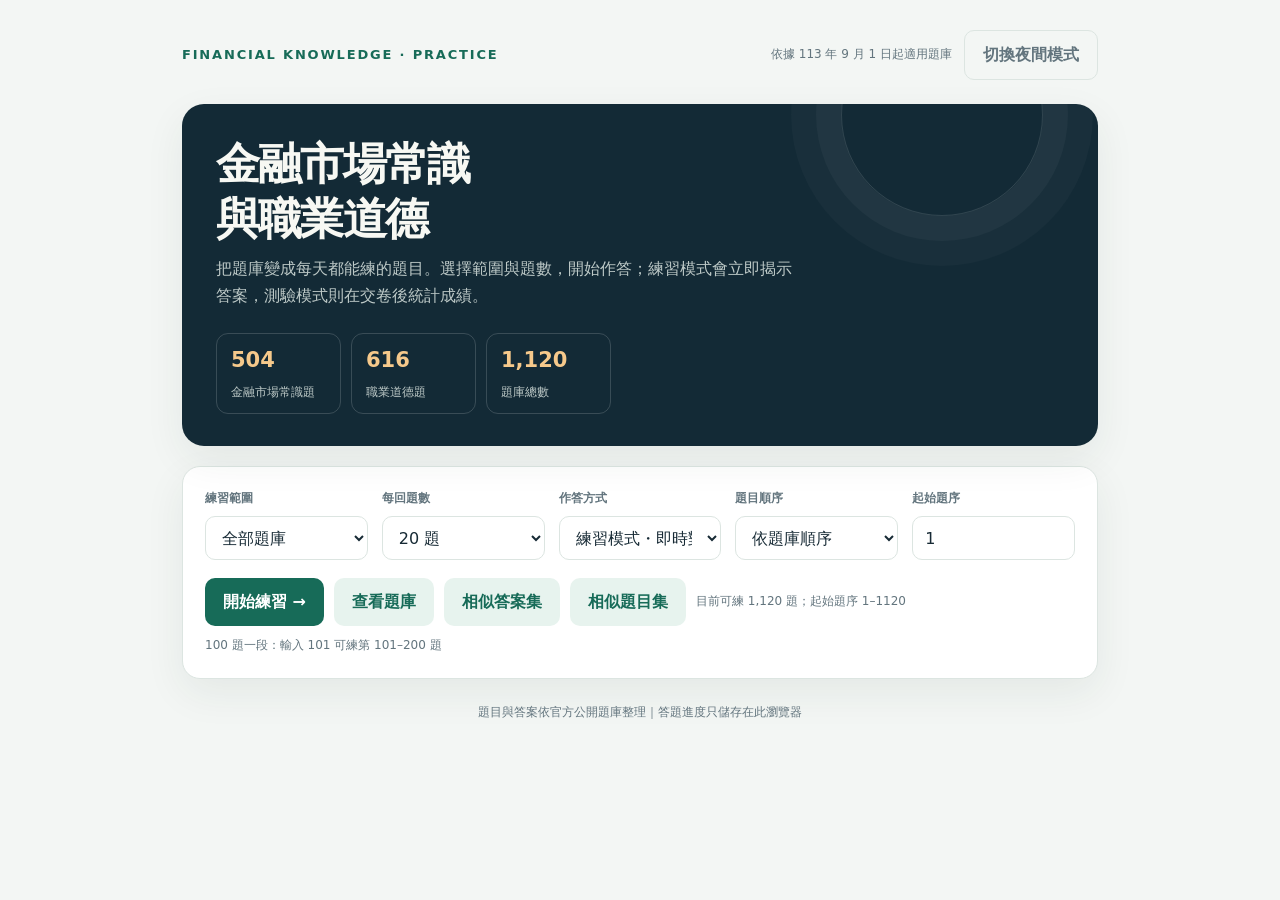
==== commit eca7146e: "Publish inline related-question comparison Refresh comparison assets and document that quiz links ex" ====
--- a/index.html
+++ b/index.html
@@ -12,7 +12,7 @@
 :root[data-theme="dark"]{color-scheme:dark;--ink:#e7eeeb;--muted:#a5b7b2;--paper:#111c21;--card:#1b292f;--line:#35484e;--green:#63c4a4;--green-soft:#1e4039;--orange:#ffd296;--red:#ef8c84;--shadow:0 16px 40px #0005}:root[data-theme="dark"] .field select,:root[data-theme="dark"] .field input,:root[data-theme="dark"] .listen-controls select{background:#202e33;color:var(--ink);border-color:var(--line)}:root[data-theme="dark"] .option{background:#202e33;color:var(--ink);border-color:var(--line)}:root[data-theme="dark"] .option:hover{background:#27393e;border-color:#6b9e8e}:root[data-theme="dark"] .option .letter{background:#34464a;color:#dce9e4}:root[data-theme="dark"] .option.selected{background:#1d3d37}:root[data-theme="dark"] .option.correct{background:#1d3b30;border-color:#4c9a75}:root[data-theme="dark"] .option.wrong{background:#432c2b;border-color:#bc6962}:root[data-theme="dark"] .feedback.good{background:#1d3b30;color:#a8e1c2}:root[data-theme="dark"] .feedback.bad{background:#432c2b;color:#f0aaa4}:root[data-theme="dark"] .track{background:#304146}:root[data-theme="dark"] .button.ghost{color:var(--muted);border-color:var(--line)}
 .shell.wide{max-width:1800px}.source-list{display:grid;grid-template-columns:repeat(2,minmax(0,1fr));gap:14px;margin-top:18px}.source-card{border:1px solid var(--line);border-radius:14px;padding:18px}.source-card h3{margin:0 0 4px;font-size:18px}.source-card p{margin:0;color:var(--muted);font-size:13px}.source-card .actions{margin-top:14px}.bank-study-settings{display:grid;grid-template-columns:minmax(180px,240px) minmax(180px,240px);gap:12px;margin:16px 0 6px}.study-layout{display:grid;grid-template-columns:minmax(320px,var(--pdf-width,58%)) 12px minmax(360px,1fr);gap:0;align-items:start}.study-layout .pdf-panel{position:sticky;top:12px;height:calc(100vh - 24px);min-height:560px;padding:12px;display:flex;flex-direction:column;margin-top:0}.pdf-heading{display:flex;justify-content:space-between;align-items:center;gap:10px;flex-wrap:wrap;margin:0 0 10px;font-size:14px}.pdf-scroll{width:100%;height:100%;min-height:0;overflow:auto;border:1px solid var(--line);border-radius:10px;background:#e9eeeb;padding:14px}.pdf-page-stage{position:relative;margin:0 auto;background:#fff;box-shadow:0 3px 18px #17352b26}.pdf-page-stage canvas{display:block}.pdf-highlights{position:absolute;inset:0;pointer-events:none;overflow:hidden}.pdf-answer-cover{position:absolute;background:#fff;z-index:2;pointer-events:none}.pdf-highlight{position:absolute;background:rgba(255,225,0,.46);border:1px solid rgba(215,165,0,.65);border-radius:2px;mix-blend-mode:multiply}.pdf-status{font-size:12px;color:var(--muted);white-space:nowrap}.pdf-message{color:var(--muted);padding:24px;text-align:center}.study-layout #quiz{grid-column:3;margin:0 0 0 12px;position:sticky;top:12px;max-height:calc(100vh - 24px);overflow:auto}.study-layout #result{grid-column:3;margin-left:12px}.splitter{position:sticky;top:12px;height:calc(100vh - 24px);min-height:560px;cursor:col-resize;touch-action:none;display:grid;place-items:center;user-select:none}.splitter:after{content:"";width:3px;height:100%;max-height:120px;border-radius:4px;background:var(--line);transition:background .15s,width .15s}.splitter:hover:after,.splitter:focus:after,.splitter.dragging:after{width:5px;background:var(--green)}.study-layout.single-column{grid-template-columns:1fr}.study-layout.single-column .splitter{display:none}.study-layout.single-column #quiz,.study-layout.single-column #result{grid-column:1;margin-left:0}.quiz-jump{display:flex;align-items:end;gap:8px;flex-wrap:wrap;margin:0 0 16px}.quiz-jump label{font-size:12px;font-weight:750;color:var(--muted)}.quiz-jump input{display:block;width:120px;height:40px;margin-top:4px;border:1px solid var(--line);border-radius:9px;background:white;color:var(--ink);padding:0 10px;font:inherit}.bank-pagebar{scroll-margin-top:18px}:root[data-theme="dark"] .quiz-jump input{background:#202e33;color:var(--ink);border-color:var(--line)}@media(max-width:850px){.study-layout{grid-template-columns:1fr;gap:12px}.study-layout .pdf-panel{position:static;height:70vh;min-height:420px}.study-layout #quiz,.study-layout #result{position:static;grid-column:1;margin:0;max-height:none}.splitter{display:none}.source-list{grid-template-columns:1fr}.bank-study-settings{grid-template-columns:1fr 1fr}}
 </style>
-<link rel="stylesheet" href="assets/similarity.css">
+<link rel="stylesheet" href="assets/similarity.css?v=20261030-inline">
 </head>
 <body>
 <main class="shell" id="shell">
@@ -110,6 +110,6 @@
 </script>
 <script src="assets/similarity-data.js"></script>
 <script src="assets/similarity-tracker.js"></script>
-<script src="assets/similarity-ui.js"></script>
+<script src="assets/similarity-ui.js?v=20261030-inline"></script>
 </body>
 </html>
--- a/assets/similarity.css
+++ b/assets/similarity.css
@@ -2,4 +2,5 @@
 @media(max-width:900px){.similarity-layout{grid-template-columns:230px minmax(0,1fr)}.similarity-detail{padding:16px}.similarity-filters{grid-template-columns:1fr 1fr}.similarity-filters .field:first-child{grid-column:1/-1}}
 @media(max-width:700px){.similarity-layout{grid-template-columns:1fr}.similarity-group-list{grid-template-columns:repeat(2,minmax(0,1fr))}.similarity-summary{grid-template-columns:repeat(2,minmax(0,1fr))}.similarity-custom-grid{grid-template-columns:1fr 1fr}.similarity-custom-grid .field:first-child{grid-column:1/-1}.similarity-heading h2{font-size:23px}.similarity-detail h3{font-size:21px}}
 .similarity-overview{margin:12px 0;color:var(--green);font-size:13px}.similarity-overview summary{cursor:pointer;font-weight:750}.similarity-overview .button{padding:3px 8px;margin:2px;font-size:12px}.similarity-question{scroll-margin-top:20px}.similarity-overview .similarity-table{color:var(--ink)}
+.similarity-related-panel{margin-top:14px}.similarity-related-heading{display:flex;justify-content:space-between;align-items:center;gap:10px;color:var(--ink)}.similarity-related-list{display:grid;gap:10px;margin-top:10px}.similarity-related-question{padding:14px;border:1px solid var(--line);border-radius:10px;background:var(--card);overflow-wrap:anywhere}.similarity-related-question h4{margin:7px 0 10px;font-size:16px;line-height:1.7}.similarity-related-question mark{background:var(--focus-bg);color:var(--focus);padding:0 2px;border-radius:3px}.similarity-related-answer{padding:9px 11px;border-radius:8px;background:var(--green-soft);color:var(--green);font-weight:750;font-size:14px}.similarity-quiz-links [data-sim-related][aria-expanded=true]{background:var(--green);color:var(--paper)}
 @media(prefers-reduced-motion:reduce){.similarity-group .track span{transition:none}}
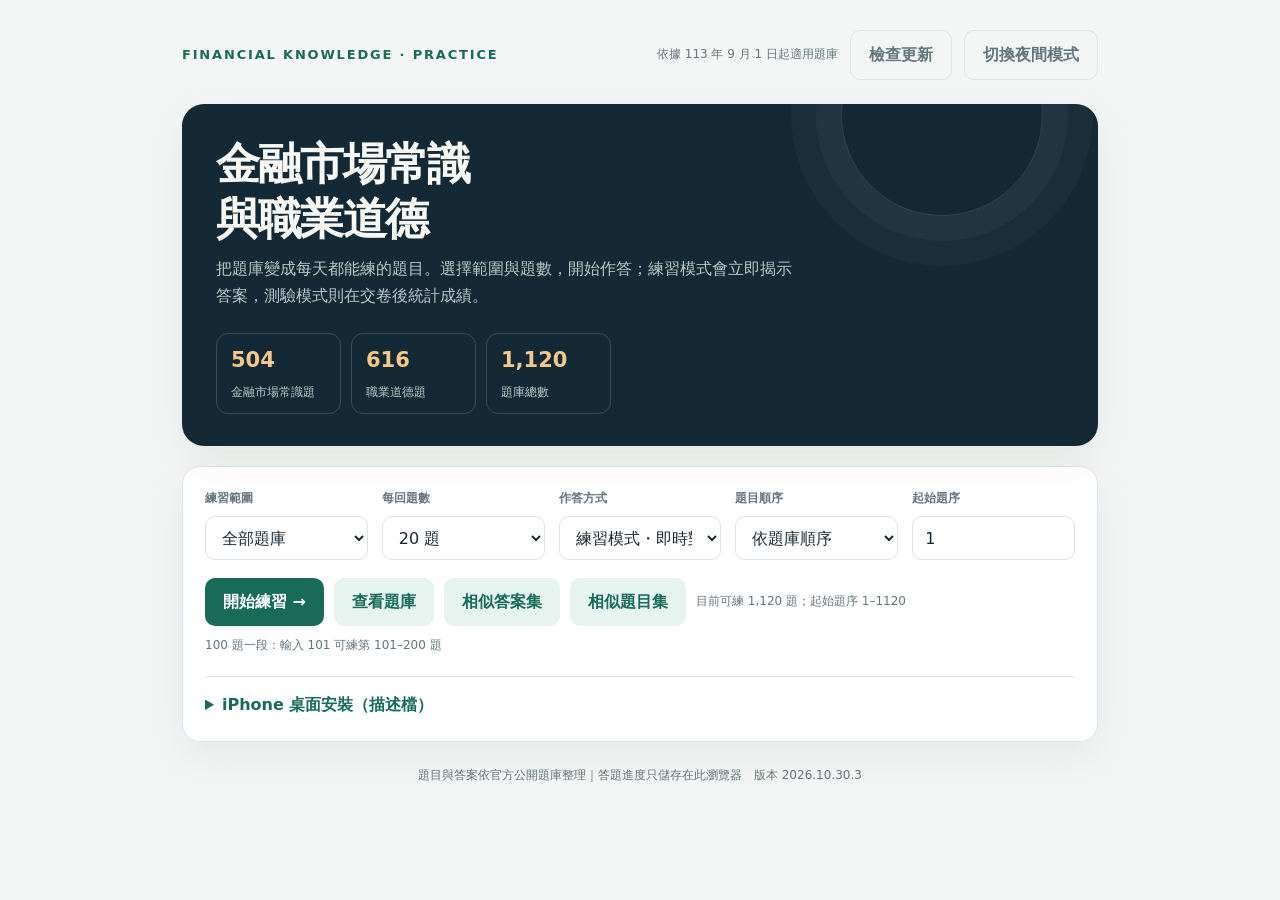
==== commit b41945f2: "Publish iPhone desktop shortcut and fresh releases Show all four choices in inline comparisons. Add " ====
--- a/index.html
+++ b/index.html
@@ -4,6 +4,12 @@
 <meta charset="utf-8">
 <meta name="viewport" content="width=device-width, initial-scale=1">
 <meta name="theme-color" content="#132a36">
+<meta name="app-version" content="20261030-home-1">
+<meta name="app-version-label" content="2026.10.30.3">
+<meta name="apple-mobile-web-app-capable" content="yes">
+<meta name="apple-mobile-web-app-title" content="金融題庫">
+<link rel="apple-touch-icon" href="assets/quiz-icon.png?v=20261030-home-1">
+<link rel="icon" type="image/png" href="assets/quiz-icon.png?v=20261030-home-1">
 <title>金融市場常識與職業道德｜線上練習</title>
 <style>
 :root{color-scheme:light;--ink:#172a35;--muted:#63757e;--paper:#f3f6f4;--card:#fff;--line:#dce5e1;--green:#176b58;--green-soft:#e7f3ee;--orange:#d28b43;--red:#b94b45;--shadow:0 14px 40px #17352b12}*{box-sizing:border-box}body{margin:0;background:var(--paper);color:var(--ink);font-family:system-ui,-apple-system,"Segoe UI","Noto Sans TC",sans-serif;line-height:1.65}.shell{max-width:960px;margin:auto;padding:30px 22px 60px}.top{display:flex;justify-content:space-between;align-items:center;gap:16px;margin-bottom:24px}.brand{font-size:13px;font-weight:800;letter-spacing:.14em;color:var(--green)}.source{font-size:12px;color:var(--muted)}h1{font-size:clamp(28px,5vw,44px);line-height:1.25;letter-spacing:-.04em;margin:0 0 10px}.intro{color:var(--muted);margin:0}.hero{padding:32px 34px;background:#132a36;color:#f7f8f3;border-radius:22px;position:relative;overflow:hidden;box-shadow:var(--shadow)}.hero:after{content:"";position:absolute;width:200px;height:200px;border:1px solid #ffffff20;border-radius:50%;right:6%;top:-90px;box-shadow:0 0 0 25px #ffffff09,0 0 0 50px #ffffff06}.hero .intro{color:#bdc9c7;max-width:590px}.stats{display:flex;gap:10px;margin-top:24px;flex-wrap:wrap}.stat{border:1px solid #ffffff29;border-radius:12px;padding:9px 14px;min-width:125px}.stat strong{display:block;font-size:21px;color:#f6c98b}.stat span{font-size:12px;color:#bdc9c7}.panel{margin-top:20px;background:var(--card);border:1px solid var(--line);border-radius:18px;padding:22px;box-shadow:var(--shadow)}.setup-grid{display:grid;grid-template-columns:repeat(4,1fr);gap:14px}.field label{font-size:12px;font-weight:750;color:var(--muted);display:block;margin-bottom:7px}.field select,.field input{width:100%;height:44px;border:1px solid var(--line);border-radius:10px;background:white;color:var(--ink);padding:0 12px;font:inherit}.actions{display:flex;align-items:center;gap:10px;margin-top:18px;flex-wrap:wrap}.button{appearance:none;border:0;border-radius:10px;padding:11px 18px;background:var(--green);color:#fff;font:inherit;font-weight:750;cursor:pointer;transition:.15s}.button:hover{filter:brightness(1.08);transform:translateY(-1px)}.button.secondary{background:var(--green-soft);color:var(--green)}.button.ghost{background:transparent;color:var(--muted);border:1px solid var(--line)}.button:disabled{opacity:.5;cursor:not-allowed;transform:none}.hint{font-size:12px;color:var(--muted)}.hidden{display:none!important}.quiz-head{display:flex;justify-content:space-between;align-items:center;gap:12px;margin-bottom:15px}.progress-text{font-weight:750}.pill{font-size:12px;padding:5px 10px;border-radius:999px;background:var(--green-soft);color:var(--green);font-weight:750}.track{height:7px;border-radius:9px;background:#e8eeeb;overflow:hidden;margin:0 0 25px}.track span{height:100%;display:block;background:var(--green);transition:width .25s}.q-number{color:var(--muted);font-size:13px;font-weight:750}.question{font-size:21px;font-weight:750;line-height:1.55;margin:8px 0 20px;white-space:pre-wrap}.options{display:grid;gap:10px}.option{display:flex;gap:12px;align-items:flex-start;text-align:left;width:100%;padding:13px 15px;border:1px solid var(--line);background:white;border-radius:12px;color:var(--ink);font:inherit;cursor:pointer;line-height:1.55;transition:.15s}.option:hover{border-color:#8db7a7;background:#f8fbf9}.option .letter{width:27px;height:27px;flex:0 0 27px;display:grid;place-items:center;border-radius:50%;background:#eef2ef;color:#50655e;font-size:13px;font-weight:800}.option.selected{border-color:var(--green);background:#f0f8f4}.option.selected .letter{background:var(--green);color:white}.option.correct{border-color:#4a9a76;background:#edf8f1}.option.correct .letter{background:#3c8967;color:white}.option.wrong{border-color:#d8837b;background:#fff3f1}.option.wrong .letter{background:var(--red);color:white}.feedback{margin-top:15px;border-radius:11px;padding:12px 14px;font-weight:700}.feedback.good{background:#eaf6ee;color:#26724f}.feedback.bad{background:#fff0ed;color:#a6413d}.quiz-footer{display:flex;justify-content:space-between;gap:10px;margin-top:22px;align-items:center}.result-score{font-size:52px;line-height:1.1;font-weight:850;color:var(--green)}.result-sub{color:var(--muted);margin:8px 0 18px}.wrong-list{display:grid;gap:10px;margin-top:18px}.wrong-item{padding:14px;border:1px solid var(--line);border-radius:12px}.wrong-item strong{color:var(--red)}.wrong-item p{margin:6px 0}.wrong-item small{color:var(--muted)}.footer{text-align:center;margin-top:24px;color:var(--muted);font-size:12px}.toast{position:fixed;bottom:20px;left:50%;transform:translateX(-50%);background:#132a36;color:white;padding:10px 16px;border-radius:10px;box-shadow:var(--shadow);z-index:3}@media(max-width:720px){.shell{padding:18px 14px 40px}.hero{padding:24px 20px}.setup-grid{grid-template-columns:repeat(2,1fr)}.panel{padding:17px}.question{font-size:18px}}@media(max-width:430px){.setup-grid{grid-template-columns:1fr 1fr}.top{align-items:flex-start;flex-direction:column}.stat{min-width:0;flex:1}.quiz-footer{flex-wrap:wrap}}
@@ -12,11 +18,13 @@
 :root[data-theme="dark"]{color-scheme:dark;--ink:#e7eeeb;--muted:#a5b7b2;--paper:#111c21;--card:#1b292f;--line:#35484e;--green:#63c4a4;--green-soft:#1e4039;--orange:#ffd296;--red:#ef8c84;--shadow:0 16px 40px #0005}:root[data-theme="dark"] .field select,:root[data-theme="dark"] .field input,:root[data-theme="dark"] .listen-controls select{background:#202e33;color:var(--ink);border-color:var(--line)}:root[data-theme="dark"] .option{background:#202e33;color:var(--ink);border-color:var(--line)}:root[data-theme="dark"] .option:hover{background:#27393e;border-color:#6b9e8e}:root[data-theme="dark"] .option .letter{background:#34464a;color:#dce9e4}:root[data-theme="dark"] .option.selected{background:#1d3d37}:root[data-theme="dark"] .option.correct{background:#1d3b30;border-color:#4c9a75}:root[data-theme="dark"] .option.wrong{background:#432c2b;border-color:#bc6962}:root[data-theme="dark"] .feedback.good{background:#1d3b30;color:#a8e1c2}:root[data-theme="dark"] .feedback.bad{background:#432c2b;color:#f0aaa4}:root[data-theme="dark"] .track{background:#304146}:root[data-theme="dark"] .button.ghost{color:var(--muted);border-color:var(--line)}
 .shell.wide{max-width:1800px}.source-list{display:grid;grid-template-columns:repeat(2,minmax(0,1fr));gap:14px;margin-top:18px}.source-card{border:1px solid var(--line);border-radius:14px;padding:18px}.source-card h3{margin:0 0 4px;font-size:18px}.source-card p{margin:0;color:var(--muted);font-size:13px}.source-card .actions{margin-top:14px}.bank-study-settings{display:grid;grid-template-columns:minmax(180px,240px) minmax(180px,240px);gap:12px;margin:16px 0 6px}.study-layout{display:grid;grid-template-columns:minmax(320px,var(--pdf-width,58%)) 12px minmax(360px,1fr);gap:0;align-items:start}.study-layout .pdf-panel{position:sticky;top:12px;height:calc(100vh - 24px);min-height:560px;padding:12px;display:flex;flex-direction:column;margin-top:0}.pdf-heading{display:flex;justify-content:space-between;align-items:center;gap:10px;flex-wrap:wrap;margin:0 0 10px;font-size:14px}.pdf-scroll{width:100%;height:100%;min-height:0;overflow:auto;border:1px solid var(--line);border-radius:10px;background:#e9eeeb;padding:14px}.pdf-page-stage{position:relative;margin:0 auto;background:#fff;box-shadow:0 3px 18px #17352b26}.pdf-page-stage canvas{display:block}.pdf-highlights{position:absolute;inset:0;pointer-events:none;overflow:hidden}.pdf-answer-cover{position:absolute;background:#fff;z-index:2;pointer-events:none}.pdf-highlight{position:absolute;background:rgba(255,225,0,.46);border:1px solid rgba(215,165,0,.65);border-radius:2px;mix-blend-mode:multiply}.pdf-status{font-size:12px;color:var(--muted);white-space:nowrap}.pdf-message{color:var(--muted);padding:24px;text-align:center}.study-layout #quiz{grid-column:3;margin:0 0 0 12px;position:sticky;top:12px;max-height:calc(100vh - 24px);overflow:auto}.study-layout #result{grid-column:3;margin-left:12px}.splitter{position:sticky;top:12px;height:calc(100vh - 24px);min-height:560px;cursor:col-resize;touch-action:none;display:grid;place-items:center;user-select:none}.splitter:after{content:"";width:3px;height:100%;max-height:120px;border-radius:4px;background:var(--line);transition:background .15s,width .15s}.splitter:hover:after,.splitter:focus:after,.splitter.dragging:after{width:5px;background:var(--green)}.study-layout.single-column{grid-template-columns:1fr}.study-layout.single-column .splitter{display:none}.study-layout.single-column #quiz,.study-layout.single-column #result{grid-column:1;margin-left:0}.quiz-jump{display:flex;align-items:end;gap:8px;flex-wrap:wrap;margin:0 0 16px}.quiz-jump label{font-size:12px;font-weight:750;color:var(--muted)}.quiz-jump input{display:block;width:120px;height:40px;margin-top:4px;border:1px solid var(--line);border-radius:9px;background:white;color:var(--ink);padding:0 10px;font:inherit}.bank-pagebar{scroll-margin-top:18px}:root[data-theme="dark"] .quiz-jump input{background:#202e33;color:var(--ink);border-color:var(--line)}@media(max-width:850px){.study-layout{grid-template-columns:1fr;gap:12px}.study-layout .pdf-panel{position:static;height:70vh;min-height:420px}.study-layout #quiz,.study-layout #result{position:static;grid-column:1;margin:0;max-height:none}.splitter{display:none}.source-list{grid-template-columns:1fr}.bank-study-settings{grid-template-columns:1fr 1fr}}
 </style>
-<link rel="stylesheet" href="assets/similarity.css?v=20261030-inline">
+<link rel="stylesheet" href="assets/similarity.css?v=20261030-home-1">
+<link rel="stylesheet" href="assets/desktop.css?v=20261030-home-1">
 </head>
 <body>
 <main class="shell" id="shell">
-  <div class="top"><div class="brand">FINANCIAL KNOWLEDGE · PRACTICE</div><div class="top-controls"><div class="source">依據 113 年 9 月 1 日起適用題庫</div><button class="button ghost" id="themeToggle" type="button">切換夜間模式</button></div></div>
+  <div class="top"><div class="brand">FINANCIAL KNOWLEDGE · PRACTICE</div><div class="top-controls"><div class="source">依據 113 年 9 月 1 日起適用題庫</div><button class="button ghost" id="checkAppUpdate" type="button">檢查更新</button><button class="button ghost" id="themeToggle" type="button">切換夜間模式</button></div></div>
+  <div class="app-update-notice hidden" id="appUpdateNotice" role="status"><p id="appUpdateMessage"></p><button class="button" id="applyAppUpdate" type="button">更新版本</button></div>
   <section class="hero"><h1>金融市場常識<br>與職業道德</h1><p class="intro">把題庫變成每天都能練的題目。選擇範圍與題數，開始作答；練習模式會立即揭示答案，測驗模式則在交卷後統計成績。</p><div class="stats"><div class="stat"><strong>504</strong><span>金融市場常識題</span></div><div class="stat"><strong>616</strong><span>職業道德題</span></div><div class="stat"><strong>1,120</strong><span>題庫總數</span></div></div></section>
   <section class="panel" id="setup">
     <div class="setup-grid">
@@ -27,6 +35,15 @@
       <div class="field"><label for="startAt">起始題序</label><input id="startAt" type="number" min="1" value="1" inputmode="numeric"></div>
     </div>
     <div class="actions"><button class="button" id="start">開始練習 →</button><button class="button secondary" id="openBank">查看題庫</button><span class="hint" id="available"></span><span class="hint">100 題一段：輸入 101 可練第 101–200 題</span></div>
+
+    <details class="desktop-install" id="desktopInstall">
+      <summary>iPhone 桌面安裝（描述檔）</summary>
+      <p>安裝後，主畫面會新增「金融題庫」圖示。每次重新開啟會連線取得網站，回到頁面時也會檢查版本；練習中發現新版會先提示。</p>
+      <div class="actions"><a class="button" id="downloadDesktopProfile" href="financial-quiz.mobileconfig">下載 iPhone 描述檔</a><a class="button secondary" href="launch.html">開啟最新版</a></div>
+      <ol><li>請使用 iPhone 的 Safari 開啟本頁，點「下載 iPhone 描述檔」，依系統提示允許下載。</li><li>開啟 iPhone「設定 → 已下載描述檔 → 安裝」。也可到「設定 → 一般 → VPN 與裝置管理」找到「金融題庫桌面書籤」。</li><li>輸入裝置密碼並確認安裝後，回到主畫面，點「金融題庫」。若只下載了檔案，請先開啟下載的 <code>financial-quiz.mobileconfig</code>，再依設定中的提示安裝。</li></ol>
+      <p class="install-note">描述檔只新增此網站的桌面捷徑，可隨時移除。此檔未簽署，安裝畫面可能顯示「未簽署」，請確認名稱與內容後再安裝。</p>
+      <p class="hint">新舊桌面入口的進度可能分開保存；更換前請先到相似題集「匯出追蹤備份」，再從新入口匯入。網頁版本檢查需要連線。<a href="https://support.apple.com/zh-tw/102400" target="_blank" rel="noopener">Apple 描述檔安裝說明 ↗</a></p>
+    </details>
   </section>
   <section class="panel hidden" id="bank">
     <div class="quiz-head"><strong class="progress-text">選擇要查看的官方題庫</strong><span class="pill">PDF 與答題練習並排</span></div>
@@ -50,7 +67,7 @@
     </div>
   </section>
   <section class="study-layout hidden" id="study"><div class="panel pdf-panel" id="pdfPanel"><div class="pdf-heading"><strong id="studyTitle">官方題庫</strong><span class="pdf-status" id="pdfStatus">等待題目定位</span><div class="study-actions"><button class="button secondary" type="button" id="togglePdfAnswer" aria-pressed="false">顯示答案</button><a class="button ghost" id="openPdf" target="_blank" rel="noopener">另開 PDF ↗</a></div></div><div class="pdf-scroll" id="pdfScroll"><div class="pdf-page-stage" id="pdfStage"><canvas id="pdfCanvas"></canvas><div class="pdf-highlights" id="pdfHighlights"></div></div><div class="pdf-message hidden" id="pdfMessage"></div></div></div><div class="splitter" id="splitter" role="separator" aria-orientation="vertical" aria-label="拖曳調整 PDF 與答題區寬度" tabindex="0"></div><section class="panel hidden" id="quiz"></section><section class="panel hidden" id="result"></section></section>
-  <div class="footer">題目與答案依官方公開題庫整理｜答題進度只儲存在此瀏覽器</div>
+  <div class="footer">題目與答案依官方公開題庫整理｜答題進度只儲存在此瀏覽器 <span class="app-version" id="appVersion">版本 2026.10.30.3</span><div class="update-status" id="appUpdateStatus" role="status"></div></div>
 </main>
 <div class="toast hidden" id="toast"></div>
 <script>
@@ -108,8 +125,9 @@
 $('themeToggle').onclick=()=>setTheme(document.documentElement.dataset.theme==='dark'?'light':'dark');let initialTheme='light';try{if(localStorage.getItem('sfi-ethics-theme-v1')==='dark')initialTheme='dark'}catch{}setTheme(initialTheme);
 $('bankAmount').onchange=()=>{$('amount').value=$('bankAmount').value};$('start').onclick=begin;$('category').onchange=updateAvailable;$('openBank').onclick=()=>showBank();$('bankCategory').onchange=()=>{bankIndex=0;renderBank()};$('bankTopic').onchange=()=>{bankIndex=0;renderBank()};$('bankPageSize').onchange=()=>{bankIndex=0;renderBank()};$('bankGo').onclick=()=>{const pageSize=Number($('bankPageSize').value)||50,number=Number($('bankNumber').value)||1;bankIndex=Math.max(0,Math.floor((number-1)/pageSize)*pageSize);renderBank(true)};$('bankNumber').onkeydown=event=>{if(event.key==='Enter')$('bankGo').click()};$('bankPrev').onclick=()=>{bankIndex=Math.max(0,bankIndex-(Number($('bankPageSize').value)||50));renderBank(true)};$('bankNext').onclick=()=>{bankIndex+=Number($('bankPageSize').value)||50;renderBank(true)};$('bankBack').onclick=()=>{$('bank').classList.add('hidden');$('study').classList.add('hidden');$('setup').classList.remove('hidden')};$('showQuestionBank').onclick=()=>{$('questionBankDetails').classList.toggle('hidden');if(!$('questionBankDetails').classList.contains('hidden'))renderBank()};document.querySelectorAll('[data-study]').forEach(button=>button.addEventListener('click',()=>beginAlongside(button.dataset.study)));$('togglePdfAnswer').onclick=()=>{pdfShowAllAnswers=!pdfShowAllAnswers;updatePdfAnswerVisibility()};initSplitter();initPdfResize();updateAvailable();
 </script>
-<script src="assets/similarity-data.js"></script>
-<script src="assets/similarity-tracker.js"></script>
-<script src="assets/similarity-ui.js?v=20261030-inline"></script>
+<script src="assets/similarity-data.js?v=20261030-home-1"></script>
+<script src="assets/similarity-tracker.js?v=20261030-home-1"></script>
+<script src="assets/similarity-ui.js?v=20261030-home-1"></script>
+<script src="assets/app-update.js?v=20261030-home-1"></script>
 </body>
 </html>
--- a/assets/similarity.css
+++ b/assets/similarity.css
@@ -2,5 +2,5 @@
 @media(max-width:900px){.similarity-layout{grid-template-columns:230px minmax(0,1fr)}.similarity-detail{padding:16px}.similarity-filters{grid-template-columns:1fr 1fr}.similarity-filters .field:first-child{grid-column:1/-1}}
 @media(max-width:700px){.similarity-layout{grid-template-columns:1fr}.similarity-group-list{grid-template-columns:repeat(2,minmax(0,1fr))}.similarity-summary{grid-template-columns:repeat(2,minmax(0,1fr))}.similarity-custom-grid{grid-template-columns:1fr 1fr}.similarity-custom-grid .field:first-child{grid-column:1/-1}.similarity-heading h2{font-size:23px}.similarity-detail h3{font-size:21px}}
 .similarity-overview{margin:12px 0;color:var(--green);font-size:13px}.similarity-overview summary{cursor:pointer;font-weight:750}.similarity-overview .button{padding:3px 8px;margin:2px;font-size:12px}.similarity-question{scroll-margin-top:20px}.similarity-overview .similarity-table{color:var(--ink)}
-.similarity-related-panel{margin-top:14px}.similarity-related-heading{display:flex;justify-content:space-between;align-items:center;gap:10px;color:var(--ink)}.similarity-related-list{display:grid;gap:10px;margin-top:10px}.similarity-related-question{padding:14px;border:1px solid var(--line);border-radius:10px;background:var(--card);overflow-wrap:anywhere}.similarity-related-question h4{margin:7px 0 10px;font-size:16px;line-height:1.7}.similarity-related-question mark{background:var(--focus-bg);color:var(--focus);padding:0 2px;border-radius:3px}.similarity-related-answer{padding:9px 11px;border-radius:8px;background:var(--green-soft);color:var(--green);font-weight:750;font-size:14px}.similarity-quiz-links [data-sim-related][aria-expanded=true]{background:var(--green);color:var(--paper)}
+.similarity-related-panel{margin-top:14px}.similarity-related-heading{display:flex;justify-content:space-between;align-items:center;gap:10px;color:var(--ink)}.similarity-related-list{display:grid;gap:10px;margin-top:10px}.similarity-related-question{padding:14px;border:1px solid var(--line);border-radius:10px;background:var(--card);overflow-wrap:anywhere}.similarity-related-question h4{margin:7px 0 10px;font-size:16px;line-height:1.7}.similarity-related-question mark{background:var(--focus-bg);color:var(--focus);padding:0 2px;border-radius:3px}.similarity-related-options{display:grid;gap:6px;margin:0 0 10px}.similarity-related-option{display:flex;align-items:flex-start;gap:9px;padding:9px 10px;border:1px solid var(--line);border-radius:8px;color:var(--ink);font-size:14px;line-height:1.65}.similarity-related-letter{flex:0 0 23px;display:grid;place-items:center;width:23px;height:23px;border-radius:50%;background:var(--paper);font-size:12px;font-weight:750}.similarity-related-option-text{flex:1;min-width:0}.similarity-related-option.correct{border-color:var(--green);background:var(--green-soft);color:var(--green);font-weight:700}.similarity-related-option.correct .similarity-related-letter{background:var(--green);color:var(--paper)}.similarity-related-correct{flex:0 0 auto;font-weight:850}.similarity-related-answer{padding:9px 11px;border-radius:8px;background:var(--green-soft);color:var(--green);font-weight:750;font-size:14px}.similarity-quiz-links [data-sim-related][aria-expanded=true]{background:var(--green);color:var(--paper)}
 @media(prefers-reduced-motion:reduce){.similarity-group .track span{transition:none}}
--- a/assets/desktop.css
+++ b/assets/desktop.css
@@ -0,0 +1 @@
+.top-controls{flex-wrap:wrap}.app-update-notice{display:flex;align-items:center;justify-content:space-between;gap:12px;padding:12px 16px;margin-bottom:18px;border:1px solid var(--green);border-radius:12px;background:var(--green-soft);color:var(--ink)}.app-update-notice p{margin:0;font-size:14px}.app-update-notice .button{flex-shrink:0}.desktop-install{margin-top:20px;padding-top:15px;border-top:1px solid var(--line);font-size:14px}.desktop-install summary{cursor:pointer;font-size:16px;font-weight:750;color:var(--green)}.desktop-install p{margin:12px 0}.desktop-install ol{padding-left:24px}.desktop-install li{margin:7px 0}.desktop-install .button{text-decoration:none;display:inline-block}.desktop-install .install-note{background:var(--green-soft);color:var(--green);padding:10px 12px;border-radius:10px}.app-version{display:inline-block;margin-left:8px}.update-status{font-size:12px;color:var(--muted)}@media(max-width:550px){.app-update-notice{align-items:flex-start;flex-direction:column}.top-controls{gap:8px}.top-controls .source{width:100%}}
